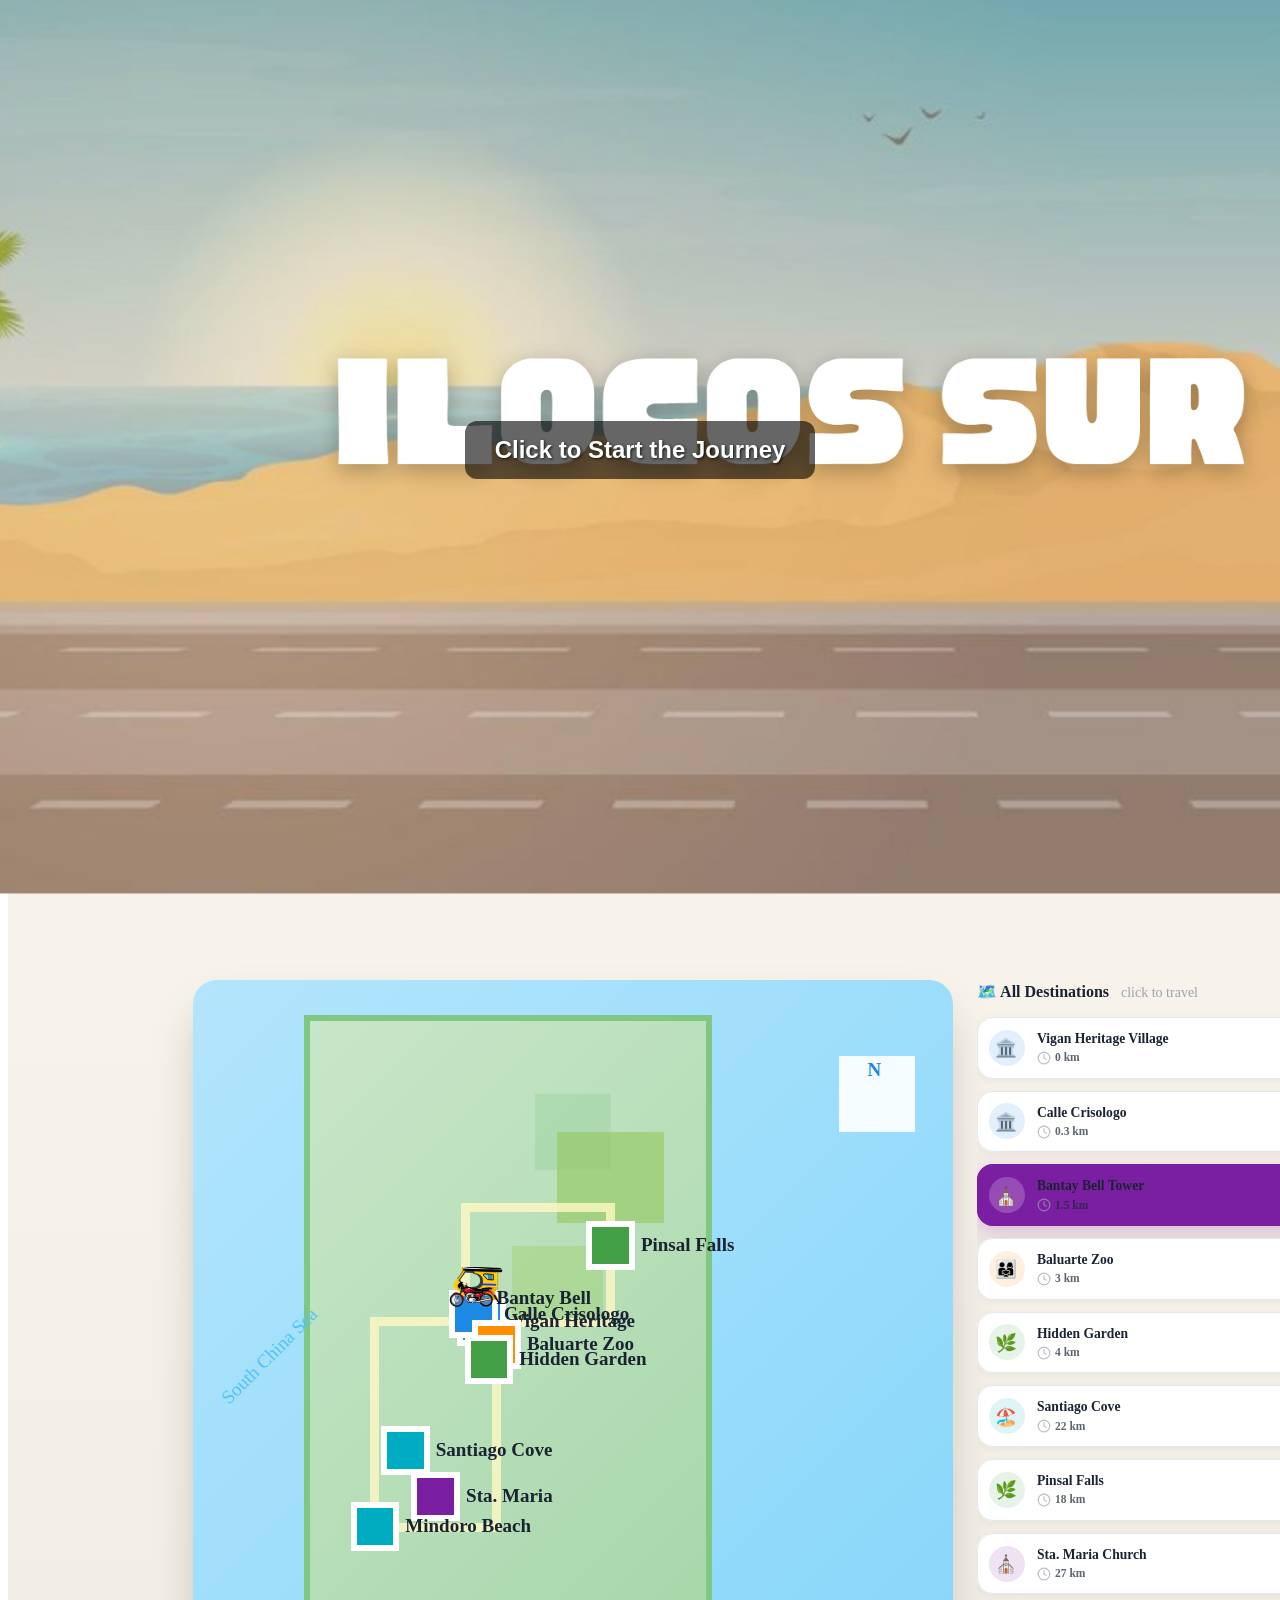
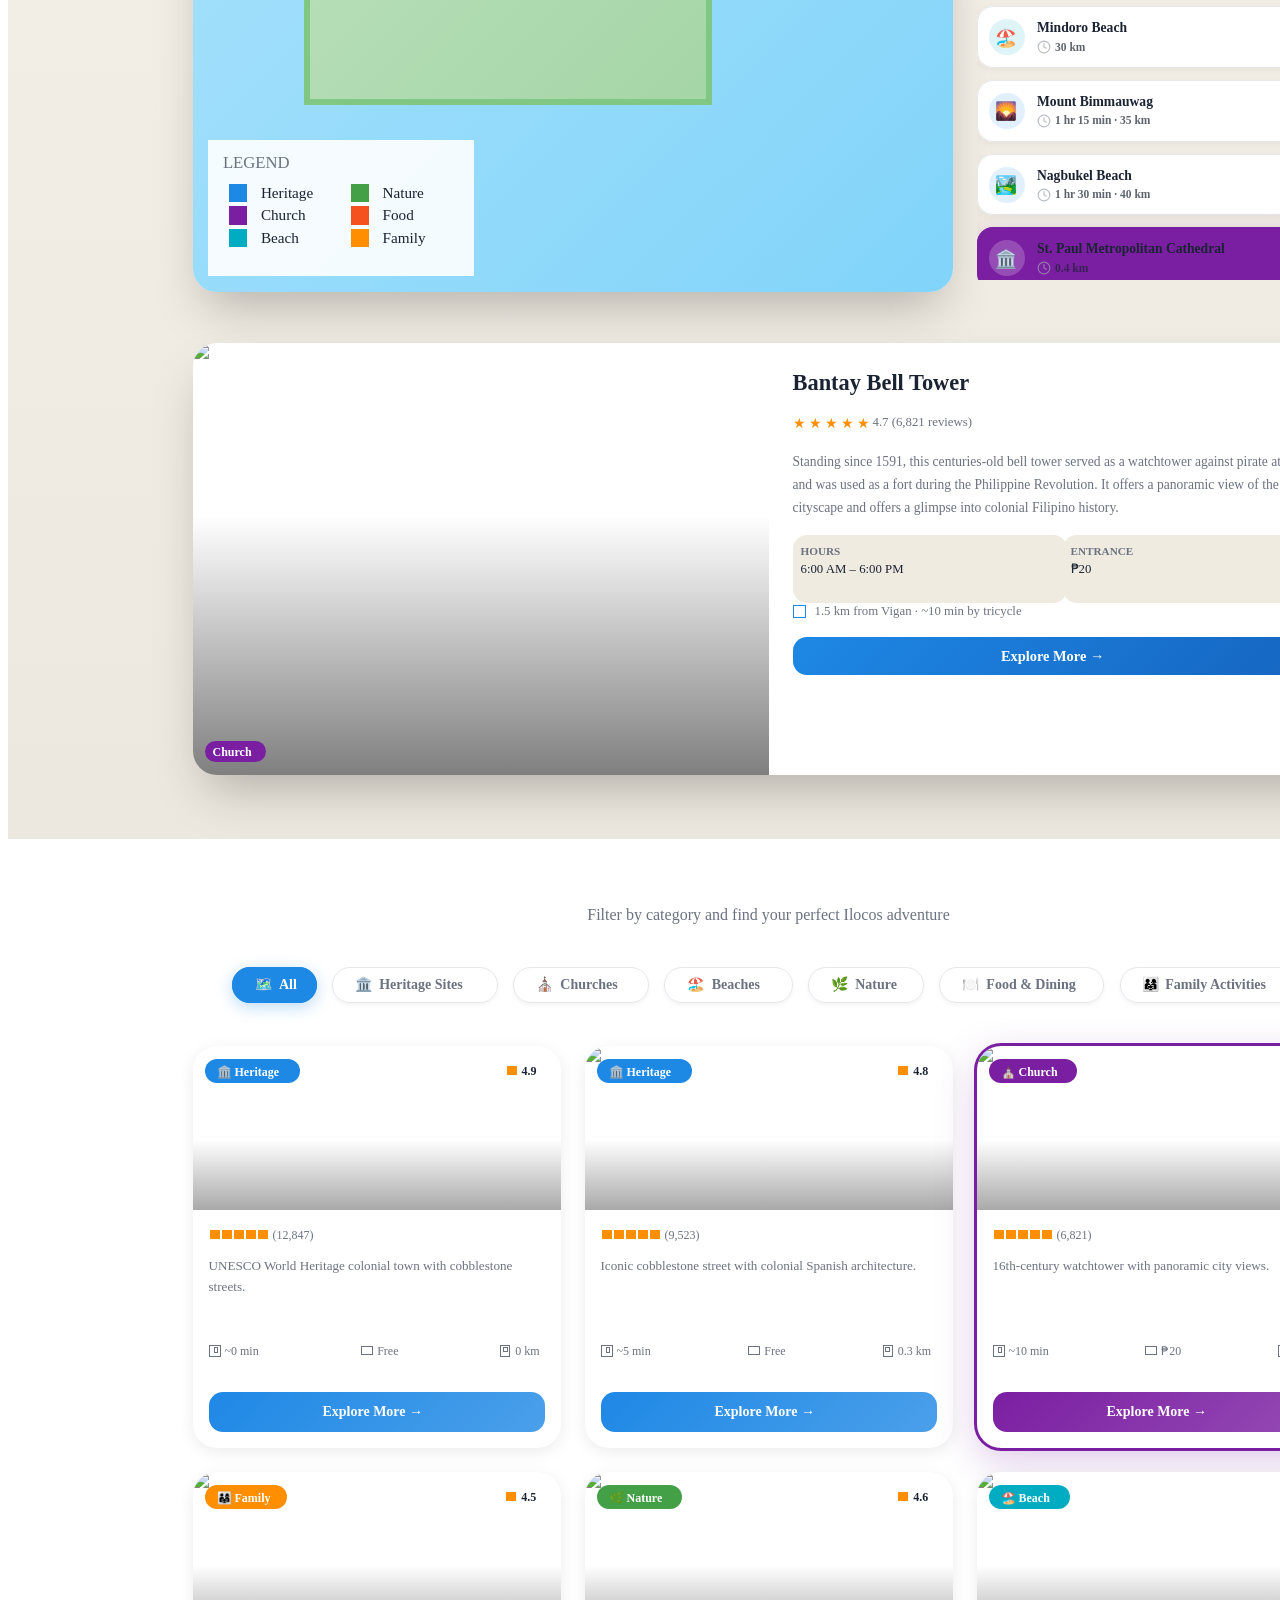
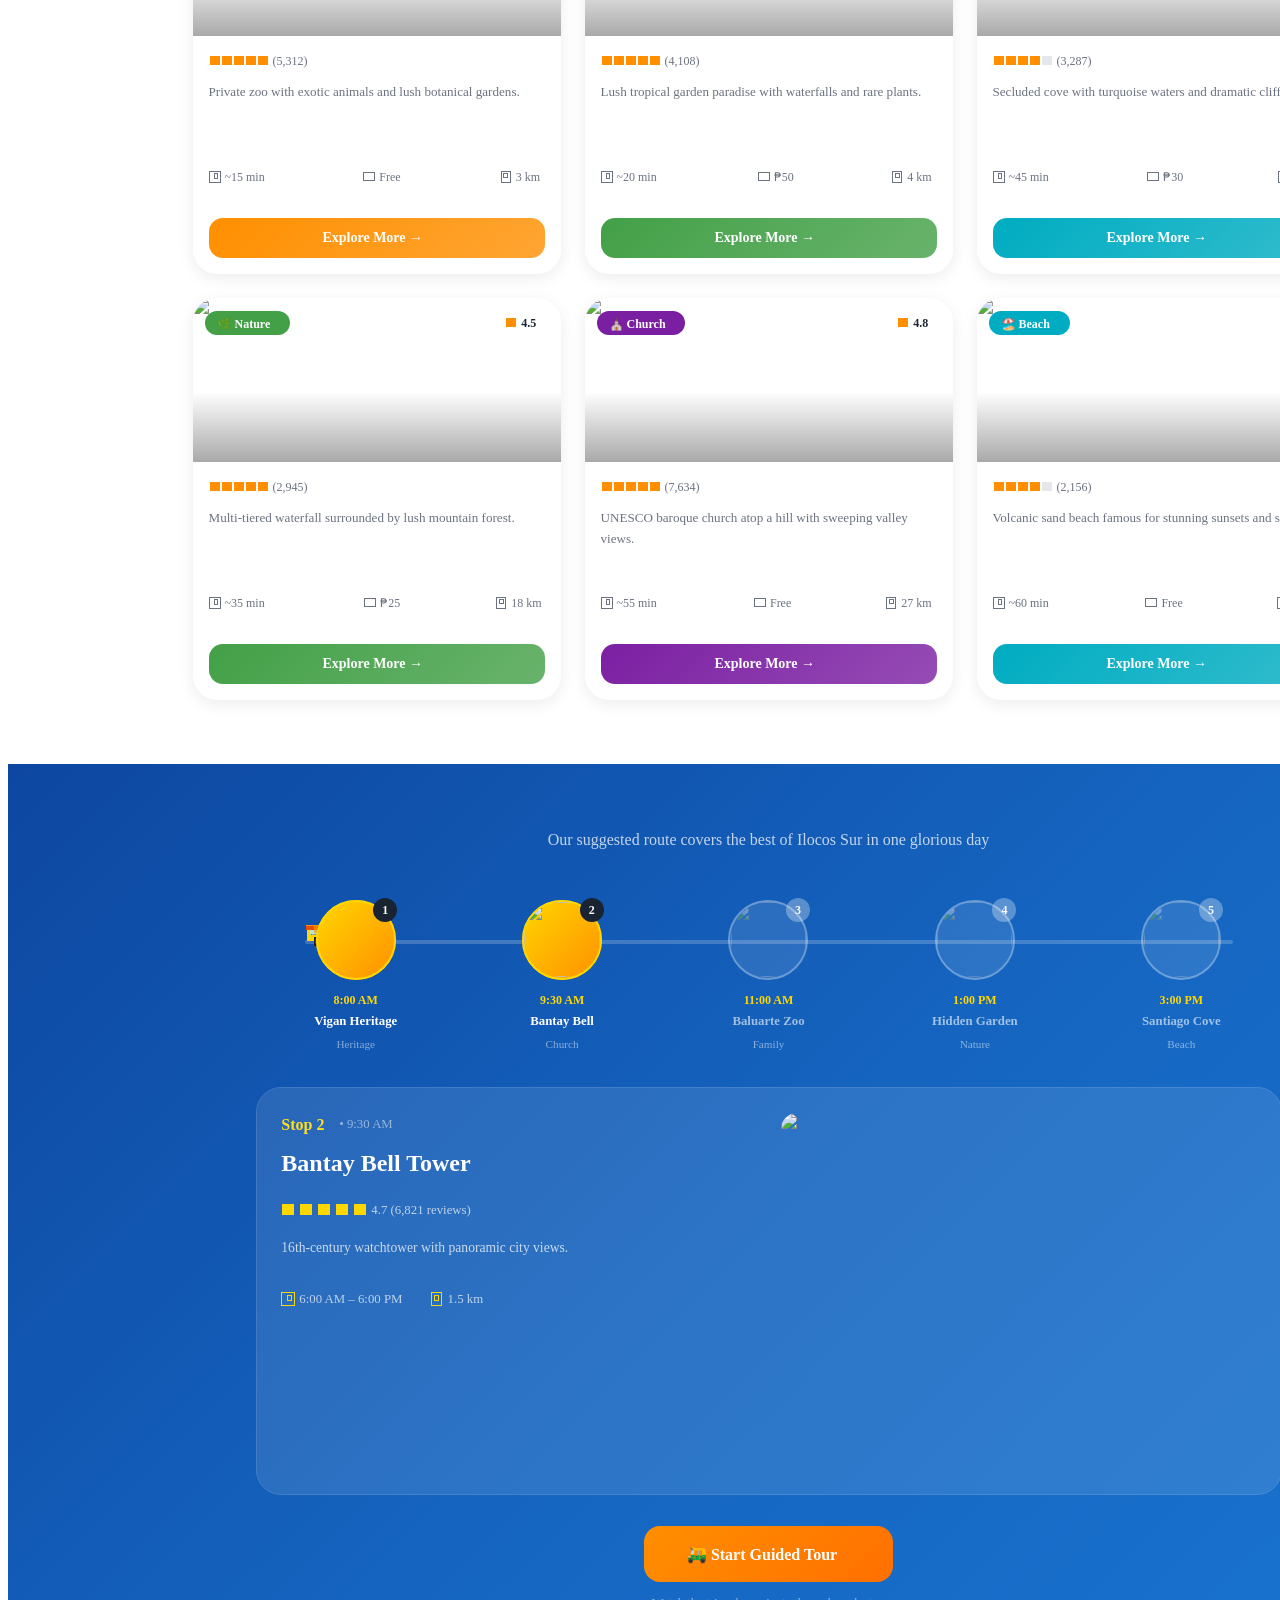
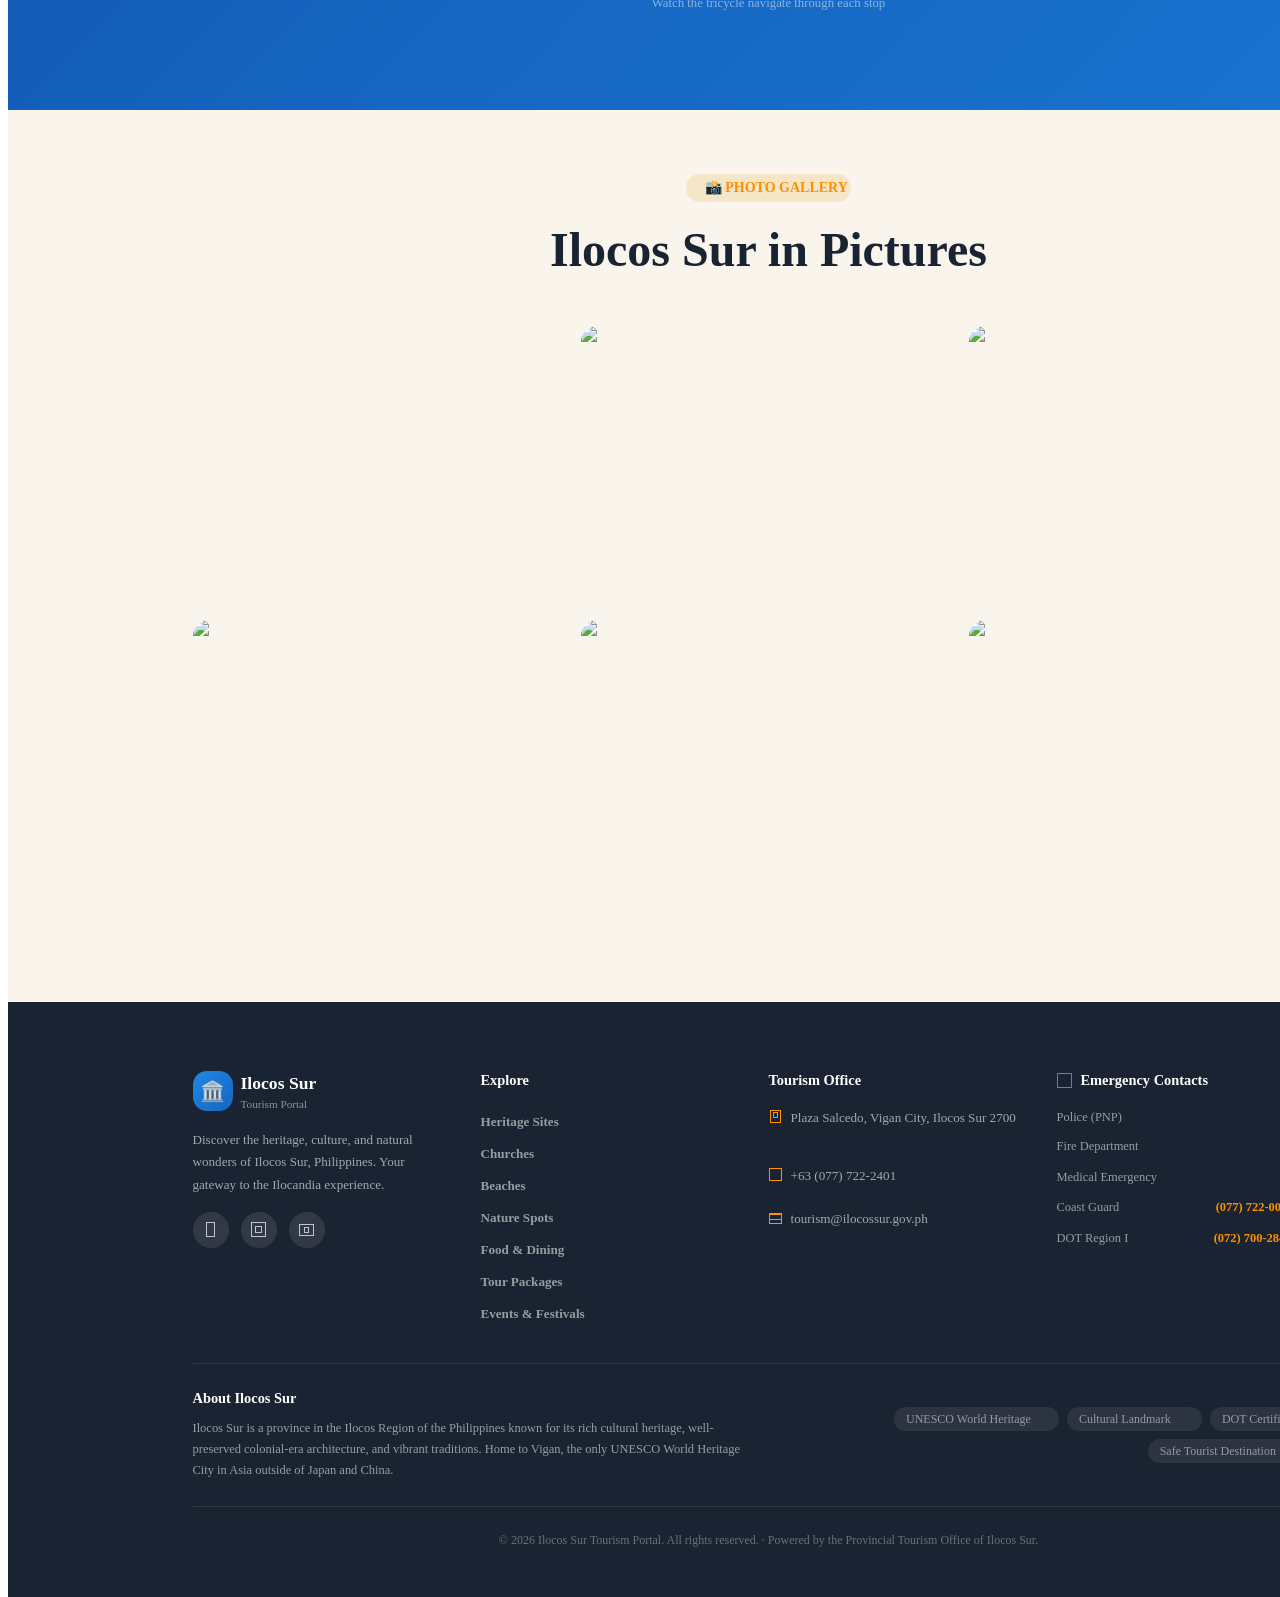
==== Frontend/HTML/index.html @ fafe5355 "Edited the codes" ====
<!DOCTYPE html>
<html lang="en">
<head>
    <meta charset="UTF-8">
    <meta name="viewport" content="width=device-width, initial-scale=1.0">
    <title>Document</title>
    <link rel="stylesheet" href="../CSS/styles.css">
</head>
<body>
    <!-- Loading Screen -->
    <div id="loading-screen">
        <img id="kalesa-anim" src="../Assets/KalesaforAnimation.png" alt="Kalesa">
        <div id="click-prompt">
            Click to Start the Journey
        </div>
    </div>

    <!-- Main Content -->
    <div class="main-wrapper">
    <div class="main-inner-container">
        <div class="main-bg-container">
            <div class="main-hero-spacer"></div>
            <div class="main-content-section">
                <div class="main-content-center">
                    <div style="width: 1152px; max-width: 1152px; flex-direction: column; justify-content: flex-start; align-items: flex-start; gap: 27px; display: flex">
                        <div style="align-self: stretch; flex-direction: column; justify-content: flex-start; align-items: center; display: flex">
                            <div style="text-align: center; color: #6B7280; font-size: 16px; font-family: Poppins; font-weight: 400; line-height: 24px; word-wrap: break-word">Click any marker to let your guide bring you there</div>
                        </div>
                        <div style="width: 1152px; height: 79.20px; padding-top: 40px; justify-content: center; align-items: flex-start; gap: 12px; display: inline-flex">
                            <div id="tricycle-btn" style="cursor: pointer; padding-left: 20px; padding-right: 20px; padding-top: 8px; padding-bottom: 8px; background: #1E88E5; border-radius: 26843500px; outline: 1.60px #1E88E5 solid; outline-offset: -1.60px; flex-direction: column; justify-content: center; align-items: center; display: inline-flex; transition: all 0.2s;">
                                <div style="text-align: center; color: white; font-size: 14px; font-family: Poppins; font-weight: 600; line-height: 20px; word-wrap: break-word">🛺 Tricycle Mode</div>
                            </div>
                            <div id="kalesa-btn" style="cursor: pointer; padding-left: 20px; padding-right: 20px; padding-top: 8px; padding-bottom: 8px; background: white; border-radius: 26843500px; outline: 1.60px #E5E7EB solid; outline-offset: -1.60px; flex-direction: column; justify-content: center; align-items: center; display: inline-flex; transition: all 0.2s;">
                                <div style="text-align: center; color: #6B7280; font-size: 14px; font-family: Poppins; font-weight: 600; line-height: 20px; word-wrap: break-word">🏇 Kalesa Mode</div>
                            </div>
                        </div>
                        <div style="align-self: stretch; padding-top: 24px; flex-direction: column; justify-content: flex-start; align-items: flex-start; display: flex">
                            <div style="align-self: stretch; height: 912px; position: relative">
                                <div style="width: 760px; height: 912px; min-height: 480px; left: 0px; top: 0px; position: absolute; background: #E8F4F8; box-shadow: 0px 25px 50px -12px rgba(0, 0, 0, 0.25); overflow: hidden; border-radius: 24px; flex-direction: column; justify-content: flex-start; align-items: flex-start; display: inline-flex">
                                    <div style="align-self: stretch; height: 912px; min-height: 480px; position: relative; overflow: hidden">
                                        <div style="width: 760px; height: 912px; left: 0px; top: 0px; position: absolute; background: linear-gradient(135deg, #B3E5FC 0%, #81D4FA 100%)"></div>
                                        <div style="width: 402.80px; height: 684px; left: 114px; top: 38px; position: absolute; background: linear-gradient(135deg, #C8E6C9 0%, #A5D6A7 100%); outline: 6.08px #81C784 solid; outline-offset: -3.04px"></div>
                                        <div style="width: 76px; height: 76px; left: 342px; top: 114px; position: absolute; opacity: 0.60; background: #A5D6A7"></div>
                                        <div style="width: 106.40px; height: 91.20px; left: 364.80px; top: 152px; position: absolute; opacity: 0.50; background: #8BC34A"></div>
                                        <div style="width: 91.20px; height: 76px; left: 319.20px; top: 266px; position: absolute; opacity: 0.40; background: #9CCC65"></div>
                                        <div style="width: 144.40px; height: 114px; left: 273.60px; top: 228px; position: absolute; opacity: 0.80; outline: 9.12px #FFF9C4 solid; outline-offset: -4.56px"></div>
                                        <div style="width: 121.60px; height: 205.20px; left: 182.40px; top: 342px; position: absolute; opacity: 0.80; outline: 9.12px #FFF9C4 solid; outline-offset: -4.56px"></div>
                                        <div style="width: 42.56px; height: 42.56px; left: 267.52px; top: 320.72px; position: absolute; background: #1E88E5; outline: 6.08px white solid; outline-offset: -3.04px"></div>
                                        <div style="left: 319.20px; top: 330.60px; position: absolute; color: #1A2332; font-size: 19px; font-family: Poppins; font-weight: 700; word-wrap: break-word">Vigan Heritage</div>
                                        <div style="width: 42.56px; height: 42.56px; left: 259.92px; top: 313.12px; position: absolute; background: #1E88E5; outline: 6.08px white solid; outline-offset: -3.04px"></div>
                                        <div style="left: 311.60px; top: 323px; position: absolute; color: #1A2332; font-size: 19px; font-family: Poppins; font-weight: 700; word-wrap: break-word">Calle Crisologo</div>
                                        <div style="left: 304px; top: 307.80px; position: absolute; color: #1A2332; font-size: 19px; font-family: Poppins; font-weight: 700; word-wrap: break-word">Bantay Bell</div>
                                        <div style="width: 42.56px; height: 42.56px; left: 282.72px; top: 343.52px; position: absolute; background: #FF8F00; outline: 6.08px white solid; outline-offset: -3.04px"></div>
                                        <div style="left: 334.40px; top: 353.40px; position: absolute; color: #1A2332; font-size: 19px; font-family: Poppins; font-weight: 700; word-wrap: break-word">Baluarte Zoo</div>
                                        <div style="width: 42.56px; height: 42.56px; left: 275.12px; top: 358.72px; position: absolute; background: #43A047; outline: 6.08px white solid; outline-offset: -3.04px"></div>
                                        <div style="left: 326.80px; top: 368.60px; position: absolute; color: #1A2332; font-size: 19px; font-family: Poppins; font-weight: 700; word-wrap: break-word">Hidden Garden</div>
                                        <div style="width: 42.56px; height: 42.56px; left: 191.52px; top: 449.92px; position: absolute; background: #00ACC1; outline: 6.08px white solid; outline-offset: -3.04px"></div>
                                        <div style="left: 243.20px; top: 459.80px; position: absolute; color: #1A2332; font-size: 19px; font-family: Poppins; font-weight: 700; word-wrap: break-word">Santiago Cove</div>
                                        <div style="width: 42.56px; height: 42.56px; left: 396.72px; top: 244.72px; position: absolute; background: #43A047; outline: 6.08px white solid; outline-offset: -3.04px"></div>
                                        <div style="left: 448.40px; top: 254.60px; position: absolute; color: #1A2332; font-size: 19px; font-family: Poppins; font-weight: 700; word-wrap: break-word">Pinsal Falls</div>
                                        <div style="width: 42.56px; height: 42.56px; left: 221.92px; top: 495.52px; position: absolute; background: #7B1FA2; outline: 6.08px white solid; outline-offset: -3.04px"></div>
                                        <div style="left: 273.60px; top: 505.40px; position: absolute; color: #1A2332; font-size: 19px; font-family: Poppins; font-weight: 700; word-wrap: break-word">Sta. Maria</div>
                                        <div style="width: 42.56px; height: 42.56px; left: 161.12px; top: 525.92px; position: absolute; background: #00ACC1; outline: 6.08px white solid; outline-offset: -3.04px"></div>
                                        <div style="left: 212.80px; top: 535.80px; position: absolute; color: #1A2332; font-size: 19px; font-family: Poppins; font-weight: 700; word-wrap: break-word">Mindoro Beach</div>
                                        
                                        <div style="width: 266px; height: 136.80px; left: 15.20px; top: 760px; position: absolute; opacity: 0.90; background: white"></div>
                                        <div style="left: 30.40px; top: 773.68px; position: absolute; color: #6B7280; font-size: 16.72px; font-family: Inter; font-weight: 400; word-wrap: break-word">LEGEND</div>
                                        <div style="width: 18.24px; height: 18.24px; left: 36.48px; top: 804.08px; position: absolute; background: #1E88E5"></div>
                                        <div style="left: 68.40px; top: 804.08px; position: absolute; color: #1A2332; font-size: 15.20px; font-family: Inter; font-weight: 400; word-wrap: break-word">Heritage</div>
                                        <div style="width: 18.24px; height: 18.24px; left: 36.48px; top: 826.88px; position: absolute; background: #7B1FA2"></div>
                                        <div style="left: 68.40px; top: 826.88px; position: absolute; color: #1A2332; font-size: 15.20px; font-family: Inter; font-weight: 400; word-wrap: break-word">Church</div>
                                        <div style="width: 18.24px; height: 18.24px; left: 36.48px; top: 849.68px; position: absolute; background: #00ACC1"></div>
                                        <div style="left: 68.40px; top: 849.68px; position: absolute; color: #1A2332; font-size: 15.20px; font-family: Inter; font-weight: 400; word-wrap: break-word">Beach</div>
                                        <div style="width: 18.24px; height: 18.24px; left: 158.08px; top: 804.08px; position: absolute; background: #43A047"></div>
                                        <div style="left: 190px; top: 804.08px; position: absolute; color: #1A2332; font-size: 15.20px; font-family: Inter; font-weight: 400; word-wrap: break-word">Nature</div>
                                        <div style="width: 18.24px; height: 18.24px; left: 158.08px; top: 826.88px; position: absolute; background: #F4511E"></div>
                                        <div style="left: 190px; top: 826.88px; position: absolute; color: #1A2332; font-size: 15.20px; font-family: Inter; font-weight: 400; word-wrap: break-word">Food</div>
                                        <div style="width: 18.24px; height: 18.24px; left: 158.08px; top: 849.68px; position: absolute; background: #FF8F00"></div>
                                        <div style="left: 190px; top: 849.68px; position: absolute; color: #1A2332; font-size: 15.20px; font-family: Inter; font-weight: 400; word-wrap: break-word">Family</div>
                                        <div style="width: 76px; height: 76px; left: 646px; top: 76px; position: absolute; opacity: 0.90; background: white"></div>
                                        <div style="left: 674.88px; top: 79.80px; position: absolute; color: #1E88E5; font-size: 19px; font-family: Inter; font-weight: 700; word-wrap: break-word">N</div>
                                        <div style="left: 24.57px; top: 413.57px; position: absolute; transform: rotate(-45deg); transform-origin: top left; color: #4FC3F7; font-size: 19px; font-family: Inter; font-weight: 400; word-wrap: break-word">South China Sea</div>
                                        
                                        <!-- Animated Vehicle -->
                                        <div id="tour-vehicle" style="width: 70px; height: 70px; left: 247px; top: 272.60px; position: absolute; z-index: 50;">
                                            <img id="vehicle-img" src="../Assets/Tricycle_mode.png" alt="Vehicle" style="width: 100%; height: 100%; object-fit: contain;">
                                        </div>
                                    </div>
                                </div>
                                <div class="destinations-container">
                                    <div style="align-self: stretch; flex-direction: column; justify-content: flex-start; align-items: flex-start; display: flex">
                                        <div style="color: #1A2332; font-size: 16px; font-family: Poppins; font-weight: 700; line-height: 24px; word-wrap: break-word">🗺️ All Destinations <span style="color: #9CA3AF; font-size: 14px; font-weight: 400; margin-left: 8px;">click to travel</span></div>
                                    </div>
                                    <div class="destination-card">
                                        <div class="dest-icon-bg" style="background: rgba(30, 136, 229, 0.13);">
                                            <div class="dest-icon-wrap">
                                                <div class="dest-emoji">🏛️</div>
                                            </div>
                                        </div>
                                        <div class="dest-info-col">
                                            <div class="dest-title-wrap">
                                                <div class="dest-title">Vigan Heritage Village</div>
                                            </div>
                                            <div class="dest-meta-wrap">
                                                <div class="dest-clock"><svg width="14" height="14" viewBox="0 0 24 24" fill="none" stroke="#9CA3AF" stroke-width="2" stroke-linecap="round" stroke-linejoin="round"><circle cx="12" cy="12" r="10"></circle><polyline points="12 6 12 12 16 14"></polyline></svg></div>
                                                <div class="dest-meta-text">0 km</div>
                                            </div>
                                        </div>
                                        <div class="dest-link-icon"><svg width="16" height="16" viewBox="0 0 24 24" fill="none" stroke="#D1D5DB" stroke-width="2" stroke-linecap="round" stroke-linejoin="round"><path d="M18 13v6a2 2 0 0 1-2 2H5a2 2 0 0 1-2-2V8a2 2 0 0 1 2-2h6"></path><polyline points="15 3 21 3 21 9"></polyline><line x1="10" y1="14" x2="21" y2="3"></line></svg></div>
                                    </div>
                                    <div class="destination-card">
                                        <div class="dest-icon-bg" style="background: rgba(30, 136, 229, 0.13);">
                                            <div class="dest-icon-wrap">
                                                <div class="dest-emoji">🏛️</div>
                                            </div>
                                        </div>
                                        <div class="dest-info-col">
                                            <div class="dest-title-wrap">
                                                <div class="dest-title">Calle Crisologo</div>
                                            </div>
                                            <div class="dest-meta-wrap">
                                                <div class="dest-clock"><svg width="14" height="14" viewBox="0 0 24 24" fill="none" stroke="#9CA3AF" stroke-width="2" stroke-linecap="round" stroke-linejoin="round"><circle cx="12" cy="12" r="10"></circle><polyline points="12 6 12 12 16 14"></polyline></svg></div>
                                                <div class="dest-meta-text">0.3 km</div>
                                            </div>
                                        </div>
                                        <div class="dest-link-icon"><svg width="16" height="16" viewBox="0 0 24 24" fill="none" stroke="#D1D5DB" stroke-width="2" stroke-linecap="round" stroke-linejoin="round"><path d="M18 13v6a2 2 0 0 1-2 2H5a2 2 0 0 1-2-2V8a2 2 0 0 1 2-2h6"></path><polyline points="15 3 21 3 21 9"></polyline><line x1="10" y1="14" x2="21" y2="3"></line></svg></div>
                                    </div>
                                    <div class="destination-card active">
                                        <div class="dest-icon-bg" style="background: rgba(255, 255, 255, 0.20);">
                                            <div class="dest-icon-wrap">
                                                <div class="dest-emoji">⛪</div>
                                            </div>
                                        </div>
                                        <div class="dest-info-col">
                                            <div class="dest-title-wrap">
                                                <div class="dest-title">Bantay Bell Tower</div>
                                            </div>
                                            <div class="dest-meta-wrap">
                                                <div class="dest-clock"><svg width="14" height="14" viewBox="0 0 24 24" fill="none" stroke="#9CA3AF" stroke-width="2" stroke-linecap="round" stroke-linejoin="round"><circle cx="12" cy="12" r="10"></circle><polyline points="12 6 12 12 16 14"></polyline></svg></div>
                                                <div class="dest-meta-text">1.5 km</div>
                                            </div>
                                        </div>
                                        <div class="dest-link-icon"><svg width="16" height="16" viewBox="0 0 24 24" fill="none" stroke="#D1D5DB" stroke-width="2" stroke-linecap="round" stroke-linejoin="round"><path d="M18 13v6a2 2 0 0 1-2 2H5a2 2 0 0 1-2-2V8a2 2 0 0 1 2-2h6"></path><polyline points="15 3 21 3 21 9"></polyline><line x1="10" y1="14" x2="21" y2="3"></line></svg></div>
                                    </div>
                                    <div class="destination-card">
                                        <div class="dest-icon-bg" style="background: rgba(255, 143, 0, 0.13);">
                                            <div class="dest-icon-wrap">
                                                <div class="dest-emoji">👨‍👩‍👧</div>
                                            </div>
                                        </div>
                                        <div class="dest-info-col">
                                            <div class="dest-title-wrap">
                                                <div class="dest-title">Baluarte Zoo</div>
                                            </div>
                                            <div class="dest-meta-wrap">
                                                <div class="dest-clock"><svg width="14" height="14" viewBox="0 0 24 24" fill="none" stroke="#9CA3AF" stroke-width="2" stroke-linecap="round" stroke-linejoin="round"><circle cx="12" cy="12" r="10"></circle><polyline points="12 6 12 12 16 14"></polyline></svg></div>
                                                <div class="dest-meta-text">3 km</div>
                                            </div>
                                        </div>
                                        <div class="dest-link-icon"><svg width="16" height="16" viewBox="0 0 24 24" fill="none" stroke="#D1D5DB" stroke-width="2" stroke-linecap="round" stroke-linejoin="round"><path d="M18 13v6a2 2 0 0 1-2 2H5a2 2 0 0 1-2-2V8a2 2 0 0 1 2-2h6"></path><polyline points="15 3 21 3 21 9"></polyline><line x1="10" y1="14" x2="21" y2="3"></line></svg></div>
                                    </div>
                                    <div class="destination-card">
                                        <div class="dest-icon-bg" style="background: rgba(67, 160, 71, 0.13);">
                                            <div class="dest-icon-wrap">
                                                <div class="dest-emoji">🌿</div>
                                            </div>
                                        </div>
                                        <div class="dest-info-col">
                                            <div class="dest-title-wrap">
                                                <div class="dest-title">Hidden Garden</div>
                                            </div>
                                            <div class="dest-meta-wrap">
                                                <div class="dest-clock"><svg width="14" height="14" viewBox="0 0 24 24" fill="none" stroke="#9CA3AF" stroke-width="2" stroke-linecap="round" stroke-linejoin="round"><circle cx="12" cy="12" r="10"></circle><polyline points="12 6 12 12 16 14"></polyline></svg></div>
                                                <div class="dest-meta-text">4 km</div>
                                            </div>
                                        </div>
                                        <div class="dest-link-icon"><svg width="16" height="16" viewBox="0 0 24 24" fill="none" stroke="#D1D5DB" stroke-width="2" stroke-linecap="round" stroke-linejoin="round"><path d="M18 13v6a2 2 0 0 1-2 2H5a2 2 0 0 1-2-2V8a2 2 0 0 1 2-2h6"></path><polyline points="15 3 21 3 21 9"></polyline><line x1="10" y1="14" x2="21" y2="3"></line></svg></div>
                                    </div>
                                    <div class="destination-card">
                                        <div class="dest-icon-bg" style="background: rgba(0, 172, 193, 0.13);">
                                            <div class="dest-icon-wrap">
                                                <div class="dest-emoji">🏖️</div>
                                            </div>
                                        </div>
                                        <div class="dest-info-col">
                                            <div class="dest-title-wrap">
                                                <div class="dest-title">Santiago Cove</div>
                                            </div>
                                            <div class="dest-meta-wrap">
                                                <div class="dest-clock"><svg width="14" height="14" viewBox="0 0 24 24" fill="none" stroke="#9CA3AF" stroke-width="2" stroke-linecap="round" stroke-linejoin="round"><circle cx="12" cy="12" r="10"></circle><polyline points="12 6 12 12 16 14"></polyline></svg></div>
                                                <div class="dest-meta-text">22 km</div>
                                            </div>
                                        </div>
                                        <div class="dest-link-icon"><svg width="16" height="16" viewBox="0 0 24 24" fill="none" stroke="#D1D5DB" stroke-width="2" stroke-linecap="round" stroke-linejoin="round"><path d="M18 13v6a2 2 0 0 1-2 2H5a2 2 0 0 1-2-2V8a2 2 0 0 1 2-2h6"></path><polyline points="15 3 21 3 21 9"></polyline><line x1="10" y1="14" x2="21" y2="3"></line></svg></div>
                                    </div>
                                    <div class="destination-card">
                                        <div class="dest-icon-bg" style="background: rgba(67, 160, 71, 0.13);">
                                            <div class="dest-icon-wrap">
                                                <div class="dest-emoji">🌿</div>
                                            </div>
                                        </div>
                                        <div class="dest-info-col">
                                            <div class="dest-title-wrap">
                                                <div class="dest-title">Pinsal Falls</div>
                                            </div>
                                            <div class="dest-meta-wrap">
                                                <div class="dest-clock"><svg width="14" height="14" viewBox="0 0 24 24" fill="none" stroke="#9CA3AF" stroke-width="2" stroke-linecap="round" stroke-linejoin="round"><circle cx="12" cy="12" r="10"></circle><polyline points="12 6 12 12 16 14"></polyline></svg></div>
                                                <div class="dest-meta-text">18 km</div>
                                            </div>
                                        </div>
                                        <div class="dest-link-icon"><svg width="16" height="16" viewBox="0 0 24 24" fill="none" stroke="#D1D5DB" stroke-width="2" stroke-linecap="round" stroke-linejoin="round"><path d="M18 13v6a2 2 0 0 1-2 2H5a2 2 0 0 1-2-2V8a2 2 0 0 1 2-2h6"></path><polyline points="15 3 21 3 21 9"></polyline><line x1="10" y1="14" x2="21" y2="3"></line></svg></div>
                                    </div>
                                    <div class="destination-card">
                                        <div class="dest-icon-bg" style="background: rgba(123, 31, 162, 0.13);">
                                            <div class="dest-icon-wrap">
                                                <div class="dest-emoji">⛪</div>
                                            </div>
                                        </div>
                                        <div class="dest-info-col">
                                            <div class="dest-title-wrap">
                                                <div class="dest-title">Sta. Maria Church</div>
                                            </div>
                                            <div class="dest-meta-wrap">
                                                <div class="dest-clock"><svg width="14" height="14" viewBox="0 0 24 24" fill="none" stroke="#9CA3AF" stroke-width="2" stroke-linecap="round" stroke-linejoin="round"><circle cx="12" cy="12" r="10"></circle><polyline points="12 6 12 12 16 14"></polyline></svg></div>
                                                <div class="dest-meta-text">27 km</div>
                                            </div>
                                        </div>
                                        <div class="dest-link-icon"><svg width="16" height="16" viewBox="0 0 24 24" fill="none" stroke="#D1D5DB" stroke-width="2" stroke-linecap="round" stroke-linejoin="round"><path d="M18 13v6a2 2 0 0 1-2 2H5a2 2 0 0 1-2-2V8a2 2 0 0 1 2-2h6"></path><polyline points="15 3 21 3 21 9"></polyline><line x1="10" y1="14" x2="21" y2="3"></line></svg></div>
                                    </div>
                                    <div class="destination-card">
                                        <div class="dest-icon-bg" style="background: rgba(0, 172, 193, 0.13);">
                                            <div class="dest-icon-wrap">
                                                <div class="dest-emoji">🏖️</div>
                                            </div>
                                        </div>
                                        <div class="dest-info-col">
                                            <div class="dest-title-wrap">
                                                <div class="dest-title">Mindoro Beach</div>
                                            </div>
                                            <div class="dest-meta-wrap">
                                                <div class="dest-clock"><svg width="14" height="14" viewBox="0 0 24 24" fill="none" stroke="#9CA3AF" stroke-width="2" stroke-linecap="round" stroke-linejoin="round"><circle cx="12" cy="12" r="10"></circle><polyline points="12 6 12 12 16 14"></polyline></svg></div>
                                                <div class="dest-meta-text">30 km</div>
                                            </div>
                                        </div>
                                        <div class="dest-link-icon"><svg width="16" height="16" viewBox="0 0 24 24" fill="none" stroke="#D1D5DB" stroke-width="2" stroke-linecap="round" stroke-linejoin="round"><path d="M18 13v6a2 2 0 0 1-2 2H5a2 2 0 0 1-2-2V8a2 2 0 0 1 2-2h6"></path><polyline points="15 3 21 3 21 9"></polyline><line x1="10" y1="14" x2="21" y2="3"></line></svg></div>
                                    </div>
                                    <div class="destination-card">
                                        <div class="dest-icon-bg" style="background: rgba(30, 136, 229, 0.13);">
                                            <div class="dest-icon-wrap">
                                                <div class="dest-emoji">🌄</div>
                                            </div>
                                        </div>
                                        <div class="dest-info-col">
                                            <div class="dest-title-wrap">
                                                <div class="dest-title">Mount Bimmauwag</div>
                                            </div>
                                            <div class="dest-meta-wrap">
                                                <div class="dest-clock"><svg width="14" height="14" viewBox="0 0 24 24" fill="none" stroke="#9CA3AF" stroke-width="2" stroke-linecap="round" stroke-linejoin="round"><circle cx="12" cy="12" r="10"></circle><polyline points="12 6 12 12 16 14"></polyline></svg></div>
                                                <div class="dest-meta-text">1 hr 15 min · 35 km</div>
                                            </div>
                                        </div>
                                        <div class="dest-link-icon"><svg width="16" height="16" viewBox="0 0 24 24" fill="none" stroke="#D1D5DB" stroke-width="2" stroke-linecap="round" stroke-linejoin="round"><path d="M18 13v6a2 2 0 0 1-2 2H5a2 2 0 0 1-2-2V8a2 2 0 0 1 2-2h6"></path><polyline points="15 3 21 3 21 9"></polyline><line x1="10" y1="14" x2="21" y2="3"></line></svg></div>
                                    </div>
                                    <div class="destination-card">
                                        <div class="dest-icon-bg" style="background: rgba(30, 136, 229, 0.13);">
                                            <div class="dest-icon-wrap">
                                                <div class="dest-emoji">🏞️</div>
                                            </div>
                                        </div>
                                        <div class="dest-info-col">
                                            <div class="dest-title-wrap">
                                                <div class="dest-title">Nagbukel Beach</div>
                                            </div>
                                            <div class="dest-meta-wrap">
                                                <div class="dest-clock"><svg width="14" height="14" viewBox="0 0 24 24" fill="none" stroke="#9CA3AF" stroke-width="2" stroke-linecap="round" stroke-linejoin="round"><circle cx="12" cy="12" r="10"></circle><polyline points="12 6 12 12 16 14"></polyline></svg></div>
                                                <div class="dest-meta-text">1 hr 30 min · 40 km</div>
                                            </div>
                                        </div>
                                        <div class="dest-link-icon"><svg width="16" height="16" viewBox="0 0 24 24" fill="none" stroke="#D1D5DB" stroke-width="2" stroke-linecap="round" stroke-linejoin="round"><path d="M18 13v6a2 2 0 0 1-2 2H5a2 2 0 0 1-2-2V8a2 2 0 0 1 2-2h6"></path><polyline points="15 3 21 3 21 9"></polyline><line x1="10" y1="14" x2="21" y2="3"></line></svg></div>
                                    </div>
                                    <div class="destination-card active">
                                        <div class="dest-icon-bg" style="background: rgba(255, 255, 255, 0.20);">
                                            <div class="dest-icon-wrap">
                                                <div class="dest-emoji">🏛️</div>
                                            </div>
                                        </div>
                                        <div class="dest-info-col">
                                            <div class="dest-title-wrap">
                                                <div class="dest-title">St. Paul Metropolitan Cathedral</div>
                                            </div>
                                            <div class="dest-meta-wrap">
                                                <div class="dest-clock"><svg width="14" height="14" viewBox="0 0 24 24" fill="none" stroke="#9CA3AF" stroke-width="2" stroke-linecap="round" stroke-linejoin="round"><circle cx="12" cy="12" r="10"></circle><polyline points="12 6 12 12 16 14"></polyline></svg></div>
                                                <div class="dest-meta-text">0.4 km</div>
                                            </div>
                                        </div>
                                        <div class="dest-link-icon"><svg width="16" height="16" viewBox="0 0 24 24" fill="none" stroke="#D1D5DB" stroke-width="2" stroke-linecap="round" stroke-linejoin="round"><path d="M18 13v6a2 2 0 0 1-2 2H5a2 2 0 0 1-2-2V8a2 2 0 0 1 2-2h6"></path><polyline points="15 3 21 3 21 9"></polyline><line x1="10" y1="14" x2="21" y2="3"></line></svg></div>
                                    </div>
                                    <div class="destination-card">
                                        <div class="dest-icon-bg" style="background: rgba(255, 143, 0, 0.13);">
                                            <div class="dest-icon-wrap">
                                                <div class="dest-emoji">🌸</div>
                                            </div>
                                        </div>
                                        <div class="dest-info-col">
                                            <div class="dest-title-wrap">
                                                <div class="dest-title">Arakyo Festival Grounds</div>
                                            </div>
                                            <div class="dest-meta-wrap">
                                                <div class="dest-clock"><svg width="14" height="14" viewBox="0 0 24 24" fill="none" stroke="#9CA3AF" stroke-width="2" stroke-linecap="round" stroke-linejoin="round"><circle cx="12" cy="12" r="10"></circle><polyline points="12 6 12 12 16 14"></polyline></svg></div>
                                                <div class="dest-meta-text">2.1 km</div>
                                            </div>
                                        </div>
                                        <div class="dest-link-icon"><svg width="16" height="16" viewBox="0 0 24 24" fill="none" stroke="#D1D5DB" stroke-width="2" stroke-linecap="round" stroke-linejoin="round"><path d="M18 13v6a2 2 0 0 1-2 2H5a2 2 0 0 1-2-2V8a2 2 0 0 1 2-2h6"></path><polyline points="15 3 21 3 21 9"></polyline><line x1="10" y1="14" x2="21" y2="3"></line></svg></div>
                                    </div>
                                    <div class="destination-card">
                                        <div class="dest-icon-bg" style="background: rgba(67, 160, 71, 0.13);">
                                            <div class="dest-icon-wrap">
                                                <div class="dest-emoji">🎨</div>
                                            </div>
                                        </div>
                                        <div class="dest-info-col">
                                            <div class="dest-title-wrap">
                                                <div class="dest-title">Vigan Art Gallery</div>
                                            </div>
                                            <div class="dest-meta-wrap">
                                                <div class="dest-clock"><svg width="14" height="14" viewBox="0 0 24 24" fill="none" stroke="#9CA3AF" stroke-width="2" stroke-linecap="round" stroke-linejoin="round"><circle cx="12" cy="12" r="10"></circle><polyline points="12 6 12 12 16 14"></polyline></svg></div>
                                                <div class="dest-meta-text">0.8 km</div>
                                            </div>
                                        </div>
                                        <div class="dest-link-icon"><svg width="16" height="16" viewBox="0 0 24 24" fill="none" stroke="#D1D5DB" stroke-width="2" stroke-linecap="round" stroke-linejoin="round"><path d="M18 13v6a2 2 0 0 1-2 2H5a2 2 0 0 1-2-2V8a2 2 0 0 1 2-2h6"></path><polyline points="15 3 21 3 21 9"></polyline><line x1="10" y1="14" x2="21" y2="3"></line></svg></div>
                                    </div>
                                    <div class="destination-card">
                                        <div class="dest-icon-bg" style="background: rgba(0, 172, 193, 0.13);">
                                            <div class="dest-icon-wrap">
                                                <div class="dest-emoji">🏰</div>
                                            </div>
                                        </div>
                                        <div class="dest-info-col">
                                            <div class="dest-title-wrap">
                                                <div class="dest-title">Quema House</div>
                                            </div>
                                            <div class="dest-meta-wrap">
                                                <div class="dest-clock"><svg width="14" height="14" viewBox="0 0 24 24" fill="none" stroke="#9CA3AF" stroke-width="2" stroke-linecap="round" stroke-linejoin="round"><circle cx="12" cy="12" r="10"></circle><polyline points="12 6 12 12 16 14"></polyline></svg></div>
                                                <div class="dest-meta-text">0.6 km</div>
                                            </div>
                                        </div>
                                        <div class="dest-link-icon"><svg width="16" height="16" viewBox="0 0 24 24" fill="none" stroke="#D1D5DB" stroke-width="2" stroke-linecap="round" stroke-linejoin="round"><path d="M18 13v6a2 2 0 0 1-2 2H5a2 2 0 0 1-2-2V8a2 2 0 0 1 2-2h6"></path><polyline points="15 3 21 3 21 9"></polyline><line x1="10" y1="14" x2="21" y2="3"></line></svg></div>
                                    </div>
                                    <div class="destination-card">
                                        <div class="dest-icon-bg" style="background: rgba(67, 160, 71, 0.13);">
                                            <div class="dest-icon-wrap">
                                                <div class="dest-emoji">🌳</div>
                                            </div>
                                        </div>
                                        <div class="dest-info-col">
                                            <div class="dest-title-wrap">
                                                <div class="dest-title">Magsingal River Park</div>
                                            </div>
                                            <div class="dest-meta-wrap">
                                                <div class="dest-clock"><svg width="14" height="14" viewBox="0 0 24 24" fill="none" stroke="#9CA3AF" stroke-width="2" stroke-linecap="round" stroke-linejoin="round"><circle cx="12" cy="12" r="10"></circle><polyline points="12 6 12 12 16 14"></polyline></svg></div>
                                                <div class="dest-meta-text">8 km</div>
                                            </div>
                                        </div>
                                        <div class="dest-link-icon"><svg width="16" height="16" viewBox="0 0 24 24" fill="none" stroke="#D1D5DB" stroke-width="2" stroke-linecap="round" stroke-linejoin="round"><path d="M18 13v6a2 2 0 0 1-2 2H5a2 2 0 0 1-2-2V8a2 2 0 0 1 2-2h6"></path><polyline points="15 3 21 3 21 9"></polyline><line x1="10" y1="14" x2="21" y2="3"></line></svg></div>
                                    </div>
                                    <div class="destination-card">
                                        <div class="dest-icon-bg" style="background: rgba(123, 31, 162, 0.13);">
                                            <div class="dest-icon-wrap">
                                                <div class="dest-emoji">🛍️</div>
                                            </div>
                                        </div>
                                        <div class="dest-info-col">
                                            <div class="dest-title-wrap">
                                                <div class="dest-title">Vigan Public Market</div>
                                            </div>
                                            <div class="dest-meta-wrap">
                                                <div class="dest-clock"><svg width="14" height="14" viewBox="0 0 24 24" fill="none" stroke="#9CA3AF" stroke-width="2" stroke-linecap="round" stroke-linejoin="round"><circle cx="12" cy="12" r="10"></circle><polyline points="12 6 12 12 16 14"></polyline></svg></div>
                                                <div class="dest-meta-text">1 km</div>
                                            </div>
                                        </div>
                                        <div class="dest-link-icon"><svg width="16" height="16" viewBox="0 0 24 24" fill="none" stroke="#D1D5DB" stroke-width="2" stroke-linecap="round" stroke-linejoin="round"><path d="M18 13v6a2 2 0 0 1-2 2H5a2 2 0 0 1-2-2V8a2 2 0 0 1 2-2h6"></path><polyline points="15 3 21 3 21 9"></polyline><line x1="10" y1="14" x2="21" y2="3"></line></svg></div>
                                    </div>
                                    <div class="destination-card">
                                        <div class="dest-icon-bg" style="background: rgba(0, 172, 193, 0.13);">
                                            <div class="dest-icon-wrap">
                                                <div class="dest-emoji">⛪</div>
                                            </div>
                                        </div>
                                        <div class="dest-info-col">
                                            <div class="dest-title-wrap">
                                                <div class="dest-title">San Augustine Church</div>
                                            </div>
                                            <div class="dest-meta-wrap">
                                                <div class="dest-clock"><svg width="14" height="14" viewBox="0 0 24 24" fill="none" stroke="#9CA3AF" stroke-width="2" stroke-linecap="round" stroke-linejoin="round"><circle cx="12" cy="12" r="10"></circle><polyline points="12 6 12 12 16 14"></polyline></svg></div>
                                                <div class="dest-meta-text">0.5 km</div>
                                            </div>
                                        </div>
                                        <div class="dest-link-icon"><svg width="16" height="16" viewBox="0 0 24 24" fill="none" stroke="#D1D5DB" stroke-width="2" stroke-linecap="round" stroke-linejoin="round"><path d="M18 13v6a2 2 0 0 1-2 2H5a2 2 0 0 1-2-2V8a2 2 0 0 1 2-2h6"></path><polyline points="15 3 21 3 21 9"></polyline><line x1="10" y1="14" x2="21" y2="3"></line></svg></div>
                                    </div>
                                    <div class="destination-card">
                                        <div class="dest-icon-bg" style="background: rgba(30, 136, 229, 0.13);">
                                            <div class="dest-icon-wrap">
                                                <div class="dest-emoji">🍜</div>
                                            </div>
                                        </div>
                                        <div class="dest-info-col">
                                            <div class="dest-title-wrap">
                                                <div class="dest-title">Vigan Empanadaan</div>
                                            </div>
                                            <div class="dest-meta-wrap">
                                                <div class="dest-clock"><svg width="14" height="14" viewBox="0 0 24 24" fill="none" stroke="#9CA3AF" stroke-width="2" stroke-linecap="round" stroke-linejoin="round"><circle cx="12" cy="12" r="10"></circle><polyline points="12 6 12 12 16 14"></polyline></svg></div>
                                                <div class="dest-meta-text">0.7 km</div>
                                            </div>
                                        </div>
                                        <div class="dest-link-icon"><svg width="16" height="16" viewBox="0 0 24 24" fill="none" stroke="#D1D5DB" stroke-width="2" stroke-linecap="round" stroke-linejoin="round"><path d="M18 13v6a2 2 0 0 1-2 2H5a2 2 0 0 1-2-2V8a2 2 0 0 1 2-2h6"></path><polyline points="15 3 21 3 21 9"></polyline><line x1="10" y1="14" x2="21" y2="3"></line></svg></div>
                                    </div>
                                    <div class="destination-card">
                                        <div class="dest-icon-bg" style="background: rgba(30, 136, 229, 0.13);">
                                            <div class="dest-icon-wrap">
                                                <div class="dest-emoji">🏞️</div>
                                            </div>
                                        </div>
                                        <div class="dest-info-col">
                                            <div class="dest-title-wrap">
                                                <div class="dest-title">Bantay Riverside</div>
                                            </div>
                                            <div class="dest-meta-wrap">
                                                <div class="dest-clock"><svg width="14" height="14" viewBox="0 0 24 24" fill="none" stroke="#9CA3AF" stroke-width="2" stroke-linecap="round" stroke-linejoin="round"><circle cx="12" cy="12" r="10"></circle><polyline points="12 6 12 12 16 14"></polyline></svg></div>
                                                <div class="dest-meta-text">3 km</div>
                                            </div>
                                        </div>
                                        <div class="dest-link-icon"><svg width="16" height="16" viewBox="0 0 24 24" fill="none" stroke="#D1D5DB" stroke-width="2" stroke-linecap="round" stroke-linejoin="round"><path d="M18 13v6a2 2 0 0 1-2 2H5a2 2 0 0 1-2-2V8a2 2 0 0 1 2-2h6"></path><polyline points="15 3 21 3 21 9"></polyline><line x1="10" y1="14" x2="21" y2="3"></line></svg></div>
                                    </div>
                                    <div class="destination-card">
                                        <div class="dest-icon-bg" style="background: rgba(30, 136, 229, 0.13);">
                                            <div class="dest-icon-wrap">
                                                <div class="dest-emoji">🏖️</div>
                                            </div>
                                        </div>
                                        <div class="dest-info-col">
                                            <div class="dest-title-wrap">
                                                <div class="dest-title">Sabangan Cove</div>
                                            </div>
                                            <div class="dest-meta-wrap">
                                                <div class="dest-clock"><svg width="14" height="14" viewBox="0 0 24 24" fill="none" stroke="#9CA3AF" stroke-width="2" stroke-linecap="round" stroke-linejoin="round"><circle cx="12" cy="12" r="10"></circle><polyline points="12 6 12 12 16 14"></polyline></svg></div>
                                                <div class="dest-meta-text">20 km</div>
                                            </div>
                                        </div>
                                        <div class="dest-link-icon"><svg width="16" height="16" viewBox="0 0 24 24" fill="none" stroke="#D1D5DB" stroke-width="2" stroke-linecap="round" stroke-linejoin="round"><path d="M18 13v6a2 2 0 0 1-2 2H5a2 2 0 0 1-2-2V8a2 2 0 0 1 2-2h6"></path><polyline points="15 3 21 3 21 9"></polyline><line x1="10" y1="14" x2="21" y2="3"></line></svg></div>
                                    </div>
                                    <div class="destination-card active">
                                        <div class="dest-icon-bg" style="background: rgba(255, 255, 255, 0.20);">
                                            <div class="dest-icon-wrap">
                                                <div class="dest-emoji">🌄</div>
                                            </div>
                                        </div>
                                        <div class="dest-info-col">
                                            <div class="dest-title-wrap">
                                                <div class="dest-title">Mount Zipit</div>
                                            </div>
                                            <div class="dest-meta-wrap">
                                                <div class="dest-clock"><svg width="14" height="14" viewBox="0 0 24 24" fill="none" stroke="#9CA3AF" stroke-width="2" stroke-linecap="round" stroke-linejoin="round"><circle cx="12" cy="12" r="10"></circle><polyline points="12 6 12 12 16 14"></polyline></svg></div>
                                                <div class="dest-meta-text">2 hr · 45 km</div>
                                            </div>
                                        </div>
                                        <div class="dest-link-icon"><svg width="16" height="16" viewBox="0 0 24 24" fill="none" stroke="#D1D5DB" stroke-width="2" stroke-linecap="round" stroke-linejoin="round"><path d="M18 13v6a2 2 0 0 1-2 2H5a2 2 0 0 1-2-2V8a2 2 0 0 1 2-2h6"></path><polyline points="15 3 21 3 21 9"></polyline><line x1="10" y1="14" x2="21" y2="3"></line></svg></div>
                                    </div>
                                    <div class="destination-card">
                                        <div class="dest-icon-bg" style="background: rgba(255, 143, 0, 0.13);">
                                            <div class="dest-icon-wrap">
                                                <div class="dest-emoji">🕍</div>
                                            </div>
                                        </div>
                                        <div class="dest-info-col">
                                            <div class="dest-title-wrap">
                                                <div class="dest-title">Crisologo Museum</div>
                                            </div>
                                            <div class="dest-meta-wrap">
                                                <div class="dest-clock"><svg width="14" height="14" viewBox="0 0 24 24" fill="none" stroke="#9CA3AF" stroke-width="2" stroke-linecap="round" stroke-linejoin="round"><circle cx="12" cy="12" r="10"></circle><polyline points="12 6 12 12 16 14"></polyline></svg></div>
                                                <div class="dest-meta-text">0.3 km</div>
                                            </div>
                                        </div>
                                        <div class="dest-link-icon"><svg width="16" height="16" viewBox="0 0 24 24" fill="none" stroke="#D1D5DB" stroke-width="2" stroke-linecap="round" stroke-linejoin="round"><path d="M18 13v6a2 2 0 0 1-2 2H5a2 2 0 0 1-2-2V8a2 2 0 0 1 2-2h6"></path><polyline points="15 3 21 3 21 9"></polyline><line x1="10" y1="14" x2="21" y2="3"></line></svg></div>
                                    </div>
                                    <div class="destination-card">
                                        <div class="dest-icon-bg" style="background: rgba(67, 160, 71, 0.13);">
                                            <div class="dest-icon-wrap">
                                                <div class="dest-emoji">🌆</div>
                                            </div>
                                        </div>
                                        <div class="dest-info-col">
                                            <div class="dest-title-wrap">
                                                <div class="dest-title">Vigan Night Market</div>
                                            </div>
                                            <div class="dest-meta-wrap">
                                                <div class="dest-clock"><svg width="14" height="14" viewBox="0 0 24 24" fill="none" stroke="#9CA3AF" stroke-width="2" stroke-linecap="round" stroke-linejoin="round"><circle cx="12" cy="12" r="10"></circle><polyline points="12 6 12 12 16 14"></polyline></svg></div>
                                                <div class="dest-meta-text">1.2 km</div>
                                            </div>
                                        </div>
                                        <div class="dest-link-icon"><svg width="16" height="16" viewBox="0 0 24 24" fill="none" stroke="#D1D5DB" stroke-width="2" stroke-linecap="round" stroke-linejoin="round"><path d="M18 13v6a2 2 0 0 1-2 2H5a2 2 0 0 1-2-2V8a2 2 0 0 1 2-2h6"></path><polyline points="15 3 21 3 21 9"></polyline><line x1="10" y1="14" x2="21" y2="3"></line></svg></div>
                                    </div>
                                    <div class="destination-card">
                                        <div class="dest-icon-bg" style="background: rgba(0, 172, 193, 0.13);">
                                            <div class="dest-icon-wrap">
                                                <div class="dest-emoji">⛲</div>
                                            </div>
                                        </div>
                                        <div class="dest-info-col">
                                            <div class="dest-title-wrap">
                                                <div class="dest-title">Plaza Salcedo</div>
                                            </div>
                                            <div class="dest-meta-wrap">
                                                <div class="dest-clock"><svg width="14" height="14" viewBox="0 0 24 24" fill="none" stroke="#9CA3AF" stroke-width="2" stroke-linecap="round" stroke-linejoin="round"><circle cx="12" cy="12" r="10"></circle><polyline points="12 6 12 12 16 14"></polyline></svg></div>
                                                <div class="dest-meta-text">0.2 km</div>
                                            </div>
                                        </div>
                                        <div class="dest-link-icon"><svg width="16" height="16" viewBox="0 0 24 24" fill="none" stroke="#D1D5DB" stroke-width="2" stroke-linecap="round" stroke-linejoin="round"><path d="M18 13v6a2 2 0 0 1-2 2H5a2 2 0 0 1-2-2V8a2 2 0 0 1 2-2h6"></path><polyline points="15 3 21 3 21 9"></polyline><line x1="10" y1="14" x2="21" y2="3"></line></svg></div>
                                    </div>
                                    <div class="destination-card">
                                        <div class="dest-icon-bg" style="background: rgba(67, 160, 71, 0.13);">
                                            <div class="dest-icon-wrap">
                                                <div class="dest-emoji">🌿</div>
                                            </div>
                                        </div>
                                        <div class="dest-info-col">
                                            <div class="dest-title-wrap">
                                                <div class="dest-title">Arbis Falls</div>
                                            </div>
                                            <div class="dest-meta-wrap">
                                                <div class="dest-clock"><svg width="14" height="14" viewBox="0 0 24 24" fill="none" stroke="#9CA3AF" stroke-width="2" stroke-linecap="round" stroke-linejoin="round"><circle cx="12" cy="12" r="10"></circle><polyline points="12 6 12 12 16 14"></polyline></svg></div>
                                                <div class="dest-meta-text">1 hr 10 min · 33 km</div>
                                            </div>
                                        </div>
                                        <div class="dest-link-icon"><svg width="16" height="16" viewBox="0 0 24 24" fill="none" stroke="#D1D5DB" stroke-width="2" stroke-linecap="round" stroke-linejoin="round"><path d="M18 13v6a2 2 0 0 1-2 2H5a2 2 0 0 1-2-2V8a2 2 0 0 1 2-2h6"></path><polyline points="15 3 21 3 21 9"></polyline><line x1="10" y1="14" x2="21" y2="3"></line></svg></div>
                                    </div>
                                    <div class="destination-card">
                                        <div class="dest-icon-bg" style="background: rgba(123, 31, 162, 0.13);">
                                            <div class="dest-icon-wrap">
                                                <div class="dest-emoji">🛤️</div>
                                            </div>
                                        </div>
                                        <div class="dest-info-col">
                                            <div class="dest-title-wrap">
                                                <div class="dest-title">Vigan Heritage Train Station</div>
                                            </div>
                                            <div class="dest-meta-wrap">
                                                <div class="dest-clock"><svg width="14" height="14" viewBox="0 0 24 24" fill="none" stroke="#9CA3AF" stroke-width="2" stroke-linecap="round" stroke-linejoin="round"><circle cx="12" cy="12" r="10"></circle><polyline points="12 6 12 12 16 14"></polyline></svg></div>
                                                <div class="dest-meta-text">2 km</div>
                                            </div>
                                        </div>
                                        <div class="dest-link-icon"><svg width="16" height="16" viewBox="0 0 24 24" fill="none" stroke="#D1D5DB" stroke-width="2" stroke-linecap="round" stroke-linejoin="round"><path d="M18 13v6a2 2 0 0 1-2 2H5a2 2 0 0 1-2-2V8a2 2 0 0 1 2-2h6"></path><polyline points="15 3 21 3 21 9"></polyline><line x1="10" y1="14" x2="21" y2="3"></line></svg></div>
                                    </div>
                                    <div class="destination-card">
                                        <div class="dest-icon-bg" style="background: rgba(0, 172, 193, 0.13);">
                                            <div class="dest-icon-wrap">
                                                <div class="dest-emoji">🛶</div>
                                            </div>
                                        </div>
                                        <div class="dest-info-col">
                                            <div class="dest-title-wrap">
                                                <div class="dest-title">Abra River Kayak Tours</div>
                                            </div>
                                            <div class="dest-meta-wrap">
                                                <div class="dest-clock"><svg width="14" height="14" viewBox="0 0 24 24" fill="none" stroke="#9CA3AF" stroke-width="2" stroke-linecap="round" stroke-linejoin="round"><circle cx="12" cy="12" r="10"></circle><polyline points="12 6 12 12 16 14"></polyline></svg></div>
                                                <div class="dest-meta-text">10 km</div>
                                            </div>
                                        </div>
                                        <div class="dest-link-icon"><svg width="16" height="16" viewBox="0 0 24 24" fill="none" stroke="#D1D5DB" stroke-width="2" stroke-linecap="round" stroke-linejoin="round"><path d="M18 13v6a2 2 0 0 1-2 2H5a2 2 0 0 1-2-2V8a2 2 0 0 1 2-2h6"></path><polyline points="15 3 21 3 21 9"></polyline><line x1="10" y1="14" x2="21" y2="3"></line></svg></div>
                                    </div>
                                    <div class="destination-card">
                                        <div class="dest-icon-bg" style="background: rgba(30, 136, 229, 0.13);">
                                            <div class="dest-icon-wrap">
                                                <div class="dest-emoji">🏛️</div>
                                            </div>
                                        </div>
                                        <div class="dest-info-col">
                                            <div class="dest-title-wrap">
                                                <div class="dest-title">Pagburnayan Jar Factory</div>
                                            </div>
                                            <div class="dest-meta-wrap">
                                                <div class="dest-clock"><svg width="14" height="14" viewBox="0 0 24 24" fill="none" stroke="#9CA3AF" stroke-width="2" stroke-linecap="round" stroke-linejoin="round"><circle cx="12" cy="12" r="10"></circle><polyline points="12 6 12 12 16 14"></polyline></svg></div>
                                                <div class="dest-meta-text">0.9 km</div>
                                            </div>
                                        </div>
                                        <div class="dest-link-icon"><svg width="16" height="16" viewBox="0 0 24 24" fill="none" stroke="#D1D5DB" stroke-width="2" stroke-linecap="round" stroke-linejoin="round"><path d="M18 13v6a2 2 0 0 1-2 2H5a2 2 0 0 1-2-2V8a2 2 0 0 1 2-2h6"></path><polyline points="15 3 21 3 21 9"></polyline><line x1="10" y1="14" x2="21" y2="3"></line></svg></div>
                                    </div>
                                    <div class="destination-card">
                                        <div class="dest-icon-bg" style="background: rgba(30, 136, 229, 0.13);">
                                            <div class="dest-icon-wrap">
                                                <div class="dest-emoji">🍃</div>
                                            </div>
                                        </div>
                                        <div class="dest-info-col">
                                            <div class="dest-title-wrap">
                                                <div class="dest-title">Quirino Hill Viewpoint</div>
                                            </div>
                                            <div class="dest-meta-wrap">
                                                <div class="dest-clock"><svg width="14" height="14" viewBox="0 0 24 24" fill="none" stroke="#9CA3AF" stroke-width="2" stroke-linecap="round" stroke-linejoin="round"><circle cx="12" cy="12" r="10"></circle><polyline points="12 6 12 12 16 14"></polyline></svg></div>
                                                <div class="dest-meta-text">1 hr · 32 km</div>
                                            </div>
                                        </div>
                                        <div class="dest-link-icon"><svg width="16" height="16" viewBox="0 0 24 24" fill="none" stroke="#D1D5DB" stroke-width="2" stroke-linecap="round" stroke-linejoin="round"><path d="M18 13v6a2 2 0 0 1-2 2H5a2 2 0 0 1-2-2V8a2 2 0 0 1 2-2h6"></path><polyline points="15 3 21 3 21 9"></polyline><line x1="10" y1="14" x2="21" y2="3"></line></svg></div>
                                    </div>
                                    <div class="destination-card active">
                                        <div class="dest-icon-bg" style="background: rgba(255, 255, 255, 0.20);">
                                            <div class="dest-icon-wrap">
                                                <div class="dest-emoji">🎭</div>
                                            </div>
                                        </div>
                                        <div class="dest-info-col">
                                            <div class="dest-title-wrap">
                                                <div class="dest-title">Vigan Cultural Center</div>
                                            </div>
                                            <div class="dest-meta-wrap">
                                                <div class="dest-clock"><svg width="14" height="14" viewBox="0 0 24 24" fill="none" stroke="#9CA3AF" stroke-width="2" stroke-linecap="round" stroke-linejoin="round"><circle cx="12" cy="12" r="10"></circle><polyline points="12 6 12 12 16 14"></polyline></svg></div>
                                                <div class="dest-meta-text">0.8 km</div>
                                            </div>
                                        </div>
                                        <div class="dest-link-icon"><svg width="16" height="16" viewBox="0 0 24 24" fill="none" stroke="#D1D5DB" stroke-width="2" stroke-linecap="round" stroke-linejoin="round"><path d="M18 13v6a2 2 0 0 1-2 2H5a2 2 0 0 1-2-2V8a2 2 0 0 1 2-2h6"></path><polyline points="15 3 21 3 21 9"></polyline><line x1="10" y1="14" x2="21" y2="3"></line></svg></div>
                                    </div>
                                    <div class="destination-card">
                                        <div class="dest-icon-bg" style="background: rgba(255, 143, 0, 0.13);">
                                            <div class="dest-icon-wrap">
                                                <div class="dest-emoji">🏞️</div>
                                            </div>
                                        </div>
                                        <div class="dest-info-col">
                                            <div class="dest-title-wrap">
                                                <div class="dest-title">Pinakbet Farm</div>
                                            </div>
                                            <div class="dest-meta-wrap">
                                                <div class="dest-clock"><svg width="14" height="14" viewBox="0 0 24 24" fill="none" stroke="#9CA3AF" stroke-width="2" stroke-linecap="round" stroke-linejoin="round"><circle cx="12" cy="12" r="10"></circle><polyline points="12 6 12 12 16 14"></polyline></svg></div>
                                                <div class="dest-meta-text">15 km</div>
                                            </div>
                                        </div>
                                        <div class="dest-link-icon"><svg width="16" height="16" viewBox="0 0 24 24" fill="none" stroke="#D1D5DB" stroke-width="2" stroke-linecap="round" stroke-linejoin="round"><path d="M18 13v6a2 2 0 0 1-2 2H5a2 2 0 0 1-2-2V8a2 2 0 0 1 2-2h6"></path><polyline points="15 3 21 3 21 9"></polyline><line x1="10" y1="14" x2="21" y2="3"></line></svg></div>
                                    </div>
                                    <div class="destination-card">
                                        <div class="dest-icon-bg" style="background: rgba(67, 160, 71, 0.13);">
                                            <div class="dest-icon-wrap">
                                                <div class="dest-emoji">🏖️</div>
                                            </div>
                                        </div>
                                        <div class="dest-info-col">
                                            <div class="dest-title-wrap">
                                                <div class="dest-title">Bagyong Beach</div>
                                            </div>
                                            <div class="dest-meta-wrap">
                                                <div class="dest-clock"><svg width="14" height="14" viewBox="0 0 24 24" fill="none" stroke="#9CA3AF" stroke-width="2" stroke-linecap="round" stroke-linejoin="round"><circle cx="12" cy="12" r="10"></circle><polyline points="12 6 12 12 16 14"></polyline></svg></div>
                                                <div class="dest-meta-text">1 hr 5 min · 28 km</div>
                                            </div>
                                        </div>
                                        <div class="dest-link-icon"><svg width="16" height="16" viewBox="0 0 24 24" fill="none" stroke="#D1D5DB" stroke-width="2" stroke-linecap="round" stroke-linejoin="round"><path d="M18 13v6a2 2 0 0 1-2 2H5a2 2 0 0 1-2-2V8a2 2 0 0 1 2-2h6"></path><polyline points="15 3 21 3 21 9"></polyline><line x1="10" y1="14" x2="21" y2="3"></line></svg></div>
                                    </div>
                                    <div class="destination-card">
                                        <div class="dest-icon-bg" style="background: rgba(0, 172, 193, 0.13);">
                                            <div class="dest-icon-wrap">
                                                <div class="dest-emoji">🌸</div>
                                            </div>
                                        </div>
                                        <div class="dest-info-col">
                                            <div class="dest-title-wrap">
                                                <div class="dest-title">Vigan Botanical Gardens</div>
                                            </div>
                                            <div class="dest-meta-wrap">
                                                <div class="dest-clock"><svg width="14" height="14" viewBox="0 0 24 24" fill="none" stroke="#9CA3AF" stroke-width="2" stroke-linecap="round" stroke-linejoin="round"><circle cx="12" cy="12" r="10"></circle><polyline points="12 6 12 12 16 14"></polyline></svg></div>
                                                <div class="dest-meta-text">5 km</div>
                                            </div>
                                        </div>
                                        <div class="dest-link-icon"><svg width="16" height="16" viewBox="0 0 24 24" fill="none" stroke="#D1D5DB" stroke-width="2" stroke-linecap="round" stroke-linejoin="round"><path d="M18 13v6a2 2 0 0 1-2 2H5a2 2 0 0 1-2-2V8a2 2 0 0 1 2-2h6"></path><polyline points="15 3 21 3 21 9"></polyline><line x1="10" y1="14" x2="21" y2="3"></line></svg></div>
                                    </div>
                                    <div class="destination-card">
                                        <div class="dest-icon-bg" style="background: rgba(67, 160, 71, 0.13);">
                                            <div class="dest-icon-wrap">
                                                <div class="dest-emoji">⛪</div>
                                            </div>
                                        </div>
                                        <div class="dest-info-col">
                                            <div class="dest-title-wrap">
                                                <div class="dest-title">Candon City Church</div>
                                            </div>
                                            <div class="dest-meta-wrap">
                                                <div class="dest-clock"><svg width="14" height="14" viewBox="0 0 24 24" fill="none" stroke="#9CA3AF" stroke-width="2" stroke-linecap="round" stroke-linejoin="round"><circle cx="12" cy="12" r="10"></circle><polyline points="12 6 12 12 16 14"></polyline></svg></div>
                                                <div class="dest-meta-text">23 km</div>
                                            </div>
                                        </div>
                                        <div class="dest-link-icon"><svg width="16" height="16" viewBox="0 0 24 24" fill="none" stroke="#D1D5DB" stroke-width="2" stroke-linecap="round" stroke-linejoin="round"><path d="M18 13v6a2 2 0 0 1-2 2H5a2 2 0 0 1-2-2V8a2 2 0 0 1 2-2h6"></path><polyline points="15 3 21 3 21 9"></polyline><line x1="10" y1="14" x2="21" y2="3"></line></svg></div>
                                    </div>
                                    <div class="destination-card">
                                        <div class="dest-icon-bg" style="background: rgba(30, 136, 229, 0.13);">
                                            <div class="dest-icon-wrap">
                                                <div class="dest-emoji">🍽️</div>
                                            </div>
                                        </div>
                                        <div class="dest-info-col">
                                            <div class="dest-title-wrap">
                                                <div class="dest-title">Vigan Food Street</div>
                                            </div>
                                            <div class="dest-meta-wrap">
                                                <div class="dest-clock"><svg width="14" height="14" viewBox="0 0 24 24" fill="none" stroke="#9CA3AF" stroke-width="2" stroke-linecap="round" stroke-linejoin="round"><circle cx="12" cy="12" r="10"></circle><polyline points="12 6 12 12 16 14"></polyline></svg></div>
                                                <div class="dest-meta-text">0.6 km</div>
                                            </div>
                                        </div>
                                        <div class="dest-link-icon"><svg width="16" height="16" viewBox="0 0 24 24" fill="none" stroke="#D1D5DB" stroke-width="2" stroke-linecap="round" stroke-linejoin="round"><path d="M18 13v6a2 2 0 0 1-2 2H5a2 2 0 0 1-2-2V8a2 2 0 0 1 2-2h6"></path><polyline points="15 3 21 3 21 9"></polyline><line x1="10" y1="14" x2="21" y2="3"></line></svg></div>
                                    </div>
                                    <div class="destination-card">
                                        <div class="dest-icon-bg" style="background: rgba(30, 136, 229, 0.13);">
                                            <div class="dest-icon-wrap">
                                                <div class="dest-emoji">🚲</div>
                                            </div>
                                        </div>
                                        <div class="dest-info-col">
                                            <div class="dest-title-wrap">
                                                <div class="dest-title">Bicycle Tours</div>
                                            </div>
                                            <div class="dest-meta-wrap">
                                                <div class="dest-clock"><svg width="14" height="14" viewBox="0 0 24 24" fill="none" stroke="#9CA3AF" stroke-width="2" stroke-linecap="round" stroke-linejoin="round"><circle cx="12" cy="12" r="10"></circle><polyline points="12 6 12 12 16 14"></polyline></svg></div>
                                                <div class="dest-meta-text">1 km</div>
                                            </div>
                                        </div>
                                        <div class="dest-link-icon"><svg width="16" height="16" viewBox="0 0 24 24" fill="none" stroke="#D1D5DB" stroke-width="2" stroke-linecap="round" stroke-linejoin="round"><path d="M18 13v6a2 2 0 0 1-2 2H5a2 2 0 0 1-2-2V8a2 2 0 0 1 2-2h6"></path><polyline points="15 3 21 3 21 9"></polyline><line x1="10" y1="14" x2="21" y2="3"></line></svg></div>
                                    </div>
                                    <div class="destination-card active">
                                        <div class="dest-icon-bg" style="background: rgba(255, 255, 255, 0.20);">
                                            <div class="dest-icon-wrap">
                                                <div class="dest-emoji">🏝️</div>
                                            </div>
                                        </div>
                                        <div class="dest-info-col">
                                            <div class="dest-title-wrap">
                                                <div class="dest-title">Luzon Island Beach</div>
                                            </div>
                                            <div class="dest-meta-wrap">
                                                <div class="dest-clock"><svg width="14" height="14" viewBox="0 0 24 24" fill="none" stroke="#9CA3AF" stroke-width="2" stroke-linecap="round" stroke-linejoin="round"><circle cx="12" cy="12" r="10"></circle><polyline points="12 6 12 12 16 14"></polyline></svg></div>
                                                <div class="dest-meta-text">1 hr 20 min · 38 km</div>
                                            </div>
                                        </div>
                                        <div class="dest-link-icon"><svg width="16" height="16" viewBox="0 0 24 24" fill="none" stroke="#D1D5DB" stroke-width="2" stroke-linecap="round" stroke-linejoin="round"><path d="M18 13v6a2 2 0 0 1-2 2H5a2 2 0 0 1-2-2V8a2 2 0 0 1 2-2h6"></path><polyline points="15 3 21 3 21 9"></polyline><line x1="10" y1="14" x2="21" y2="3"></line></svg></div>
                                    </div>
                                    <div class="destination-card">
                                        <div class="dest-icon-bg" style="background: rgba(255, 143, 0, 0.13);">
                                            <div class="dest-icon-wrap">
                                                <div class="dest-emoji">🎨</div>
                                            </div>
                                        </div>
                                        <div class="dest-info-col">
                                            <div class="dest-title-wrap">
                                                <div class="dest-title">Folk Art Workshop</div>
                                            </div>
                                            <div class="dest-meta-wrap">
                                                <div class="dest-clock"><svg width="14" height="14" viewBox="0 0 24 24" fill="none" stroke="#9CA3AF" stroke-width="2" stroke-linecap="round" stroke-linejoin="round"><circle cx="12" cy="12" r="10"></circle><polyline points="12 6 12 12 16 14"></polyline></svg></div>
                                                <div class="dest-meta-text">0.5 km</div>
                                            </div>
                                        </div>
                                        <div class="dest-link-icon"><svg width="16" height="16" viewBox="0 0 24 24" fill="none" stroke="#D1D5DB" stroke-width="2" stroke-linecap="round" stroke-linejoin="round"><path d="M18 13v6a2 2 0 0 1-2 2H5a2 2 0 0 1-2-2V8a2 2 0 0 1 2-2h6"></path><polyline points="15 3 21 3 21 9"></polyline><line x1="10" y1="14" x2="21" y2="3"></line></svg></div>
                                    </div>
                                    <div class="destination-card">
                                        <div class="dest-icon-bg" style="background: rgba(67, 160, 71, 0.13);">
                                            <div class="dest-icon-wrap">
                                                <div class="dest-emoji">🏞️</div>
                                            </div>
                                        </div>
                                        <div class="dest-info-col">
                                            <div class="dest-title-wrap">
                                                <div class="dest-title">Hidden Bamboo Grove</div>
                                            </div>
                                            <div class="dest-meta-wrap">
                                                <div class="dest-clock"><svg width="14" height="14" viewBox="0 0 24 24" fill="none" stroke="#9CA3AF" stroke-width="2" stroke-linecap="round" stroke-linejoin="round"><circle cx="12" cy="12" r="10"></circle><polyline points="12 6 12 12 16 14"></polyline></svg></div>
                                                <div class="dest-meta-text">10 km</div>
                                            </div>
                                        </div>
                                        <div class="dest-link-icon"><svg width="16" height="16" viewBox="0 0 24 24" fill="none" stroke="#D1D5DB" stroke-width="2" stroke-linecap="round" stroke-linejoin="round"><path d="M18 13v6a2 2 0 0 1-2 2H5a2 2 0 0 1-2-2V8a2 2 0 0 1 2-2h6"></path><polyline points="15 3 21 3 21 9"></polyline><line x1="10" y1="14" x2="21" y2="3"></line></svg></div>
                                    </div>
                                    <div class="destination-card">
                                        <div class="dest-icon-bg" style="background: rgba(0, 172, 193, 0.13);">
                                            <div class="dest-icon-wrap">
                                                <div class="dest-emoji">🛶</div>
                                            </div>
                                        </div>
                                        <div class="dest-info-col">
                                            <div class="dest-title-wrap">
                                                <div class="dest-title">Mangrove Forest Kayaking</div>
                                            </div>
                                            <div class="dest-meta-wrap">
                                                <div class="dest-clock"><svg width="14" height="14" viewBox="0 0 24 24" fill="none" stroke="#9CA3AF" stroke-width="2" stroke-linecap="round" stroke-linejoin="round"><circle cx="12" cy="12" r="10"></circle><polyline points="12 6 12 12 16 14"></polyline></svg></div>
                                                <div class="dest-meta-text">16 km</div>
                                            </div>
                                        </div>
                                        <div class="dest-link-icon"><svg width="16" height="16" viewBox="0 0 24 24" fill="none" stroke="#D1D5DB" stroke-width="2" stroke-linecap="round" stroke-linejoin="round"><path d="M18 13v6a2 2 0 0 1-2 2H5a2 2 0 0 1-2-2V8a2 2 0 0 1 2-2h6"></path><polyline points="15 3 21 3 21 9"></polyline><line x1="10" y1="14" x2="21" y2="3"></line></svg></div>
                                    </div>
                                    <div class="destination-card">
                                        <div class="dest-icon-bg" style="background: rgba(67, 160, 71, 0.13);">
                                            <div class="dest-icon-wrap">
                                                <div class="dest-emoji">🏛️</div>
                                            </div>
                                        </div>
                                        <div class="dest-info-col">
                                            <div class="dest-title-wrap">
                                                <div class="dest-title">Vigan Provincial Capitol</div>
                                            </div>
                                            <div class="dest-meta-wrap">
                                                <div class="dest-clock"><svg width="14" height="14" viewBox="0 0 24 24" fill="none" stroke="#9CA3AF" stroke-width="2" stroke-linecap="round" stroke-linejoin="round"><circle cx="12" cy="12" r="10"></circle><polyline points="12 6 12 12 16 14"></polyline></svg></div>
                                                <div class="dest-meta-text">0.3 km</div>
                                            </div>
                                        </div>
                                        <div class="dest-link-icon"><svg width="16" height="16" viewBox="0 0 24 24" fill="none" stroke="#D1D5DB" stroke-width="2" stroke-linecap="round" stroke-linejoin="round"><path d="M18 13v6a2 2 0 0 1-2 2H5a2 2 0 0 1-2-2V8a2 2 0 0 1 2-2h6"></path><polyline points="15 3 21 3 21 9"></polyline><line x1="10" y1="14" x2="21" y2="3"></line></svg></div>
                                    </div>
                                    <div class="destination-card">
                                        <div class="dest-icon-bg" style="background: rgba(123, 31, 162, 0.13);">
                                            <div class="dest-icon-wrap">
                                                <div class="dest-emoji">🌄</div>
                                            </div>
                                        </div>
                                        <div class="dest-info-col">
                                            <div class="dest-title-wrap">
                                                <div class="dest-title">Sunset Viewpoint</div>
                                            </div>
                                            <div class="dest-meta-wrap">
                                                <div class="dest-clock"><svg width="14" height="14" viewBox="0 0 24 24" fill="none" stroke="#9CA3AF" stroke-width="2" stroke-linecap="round" stroke-linejoin="round"><circle cx="12" cy="12" r="10"></circle><polyline points="12 6 12 12 16 14"></polyline></svg></div>
                                                <div class="dest-meta-text">1 hr 10 min · 34 km</div>
                                            </div>
                                        </div>
                                        <div class="dest-link-icon"><svg width="16" height="16" viewBox="0 0 24 24" fill="none" stroke="#D1D5DB" stroke-width="2" stroke-linecap="round" stroke-linejoin="round"><path d="M18 13v6a2 2 0 0 1-2 2H5a2 2 0 0 1-2-2V8a2 2 0 0 1 2-2h6"></path><polyline points="15 3 21 3 21 9"></polyline><line x1="10" y1="14" x2="21" y2="3"></line></svg></div>
                                    </div>
                                    <div class="destination-card">
                                        <div class="dest-icon-bg" style="background: rgba(0, 172, 193, 0.13);">
                                            <div class="dest-icon-wrap">
                                                <div class="dest-emoji">🕌</div>
                                            </div>
                                        </div>
                                        <div class="dest-info-col">
                                            <div class="dest-title-wrap">
                                                <div class="dest-title">Vigan Mosque</div>
                                            </div>
                                            <div class="dest-meta-wrap">
                                                <div class="dest-clock"><svg width="14" height="14" viewBox="0 0 24 24" fill="none" stroke="#9CA3AF" stroke-width="2" stroke-linecap="round" stroke-linejoin="round"><circle cx="12" cy="12" r="10"></circle><polyline points="12 6 12 12 16 14"></polyline></svg></div>
                                                <div class="dest-meta-text">2 km</div>
                                            </div>
                                        </div>
                                        <div class="dest-link-icon"><svg width="16" height="16" viewBox="0 0 24 24" fill="none" stroke="#D1D5DB" stroke-width="2" stroke-linecap="round" stroke-linejoin="round"><path d="M18 13v6a2 2 0 0 1-2 2H5a2 2 0 0 1-2-2V8a2 2 0 0 1 2-2h6"></path><polyline points="15 3 21 3 21 9"></polyline><line x1="10" y1="14" x2="21" y2="3"></line></svg></div>
                                    </div>
                                    <div class="destination-card">
                                        <div class="dest-icon-bg" style="background: rgba(30, 136, 229, 0.13);">
                                            <div class="dest-icon-wrap">
                                                <div class="dest-emoji">🌿</div>
                                            </div>
                                        </div>
                                        <div class="dest-info-col">
                                            <div class="dest-title-wrap">
                                                <div class="dest-title">Mountain Herbs Garden</div>
                                            </div>
                                            <div class="dest-meta-wrap">
                                                <div class="dest-clock"><svg width="14" height="14" viewBox="0 0 24 24" fill="none" stroke="#9CA3AF" stroke-width="2" stroke-linecap="round" stroke-linejoin="round"><circle cx="12" cy="12" r="10"></circle><polyline points="12 6 12 12 16 14"></polyline></svg></div>
                                                <div class="dest-meta-text">1 hr 15 min · 36 km</div>
                                            </div>
                                        </div>
                                        <div class="dest-link-icon"><svg width="16" height="16" viewBox="0 0 24 24" fill="none" stroke="#D1D5DB" stroke-width="2" stroke-linecap="round" stroke-linejoin="round"><path d="M18 13v6a2 2 0 0 1-2 2H5a2 2 0 0 1-2-2V8a2 2 0 0 1 2-2h6"></path><polyline points="15 3 21 3 21 9"></polyline><line x1="10" y1="14" x2="21" y2="3"></line></svg></div>
                                    </div>
                                    <div class="destination-card">
                                        <div class="dest-icon-bg" style="background: rgba(30, 136, 229, 0.13);">
                                            <div class="dest-icon-wrap">
                                                <div class="dest-emoji">🏖️</div>
                                            </div>
                                        </div>
                                        <div class="dest-info-col">
                                            <div class="dest-title-wrap">
                                                <div class="dest-title">Calayab Beach</div>
                                            </div>
                                            <div class="dest-meta-wrap">
                                                <div class="dest-clock"><svg width="14" height="14" viewBox="0 0 24 24" fill="none" stroke="#9CA3AF" stroke-width="2" stroke-linecap="round" stroke-linejoin="round"><circle cx="12" cy="12" r="10"></circle><polyline points="12 6 12 12 16 14"></polyline></svg></div>
                                                <div class="dest-meta-text">29 km</div>
                                            </div>
                                        </div>
                                        <div class="dest-link-icon"><svg width="16" height="16" viewBox="0 0 24 24" fill="none" stroke="#D1D5DB" stroke-width="2" stroke-linecap="round" stroke-linejoin="round"><path d="M18 13v6a2 2 0 0 1-2 2H5a2 2 0 0 1-2-2V8a2 2 0 0 1 2-2h6"></path><polyline points="15 3 21 3 21 9"></polyline><line x1="10" y1="14" x2="21" y2="3"></line></svg></div>
                                    </div>
                                    <div class="destination-card active">
                                        <div class="dest-icon-bg" style="background: rgba(255, 255, 255, 0.20);">
                                            <div class="dest-icon-wrap">
                                                <div class="dest-emoji">🎣</div>
                                            </div>
                                        </div>
                                        <div class="dest-info-col">
                                            <div class="dest-title-wrap">
                                                <div class="dest-title">Vigan Fishing Docks</div>
                                            </div>
                                            <div class="dest-meta-wrap">
                                                <div class="dest-clock"><svg width="14" height="14" viewBox="0 0 24 24" fill="none" stroke="#9CA3AF" stroke-width="2" stroke-linecap="round" stroke-linejoin="round"><circle cx="12" cy="12" r="10"></circle><polyline points="12 6 12 12 16 14"></polyline></svg></div>
                                                <div class="dest-meta-text">14 km</div>
                                            </div>
                                        </div>
                                        <div class="dest-link-icon"><svg width="16" height="16" viewBox="0 0 24 24" fill="none" stroke="#D1D5DB" stroke-width="2" stroke-linecap="round" stroke-linejoin="round"><path d="M18 13v6a2 2 0 0 1-2 2H5a2 2 0 0 1-2-2V8a2 2 0 0 1 2-2h6"></path><polyline points="15 3 21 3 21 9"></polyline><line x1="10" y1="14" x2="21" y2="3"></line></svg></div>
                                    </div>
                                    <div class="destination-card">
                                        <div class="dest-icon-bg" style="background: rgba(255, 143, 0, 0.13);">
                                            <div class="dest-icon-wrap">
                                                <div class="dest-emoji">⛲</div>
                                            </div>
                                        </div>
                                        <div class="dest-info-col">
                                            <div class="dest-title-wrap">
                                                <div class="dest-title">Santo Domingo Fountain</div>
                                            </div>
                                            <div class="dest-meta-wrap">
                                                <div class="dest-clock"><svg width="14" height="14" viewBox="0 0 24 24" fill="none" stroke="#9CA3AF" stroke-width="2" stroke-linecap="round" stroke-linejoin="round"><circle cx="12" cy="12" r="10"></circle><polyline points="12 6 12 12 16 14"></polyline></svg></div>
                                                <div class="dest-meta-text">0.5 km</div>
                                            </div>
                                        </div>
                                        <div class="dest-link-icon"><svg width="16" height="16" viewBox="0 0 24 24" fill="none" stroke="#D1D5DB" stroke-width="2" stroke-linecap="round" stroke-linejoin="round"><path d="M18 13v6a2 2 0 0 1-2 2H5a2 2 0 0 1-2-2V8a2 2 0 0 1 2-2h6"></path><polyline points="15 3 21 3 21 9"></polyline><line x1="10" y1="14" x2="21" y2="3"></line></svg></div>
                                    </div>
                                    <div class="destination-card">
                                        <div class="dest-icon-bg" style="background: rgba(67, 160, 71, 0.13);">
                                            <div class="dest-icon-wrap">
                                                <div class="dest-emoji">🏞️</div>
                                            </div>
                                        </div>
                                        <div class="dest-info-col">
                                            <div class="dest-title-wrap">
                                                <div class="dest-title">Lagben Beach Park</div>
                                            </div>
                                            <div class="dest-meta-wrap">
                                                <div class="dest-clock"><svg width="14" height="14" viewBox="0 0 24 24" fill="none" stroke="#9CA3AF" stroke-width="2" stroke-linecap="round" stroke-linejoin="round"><circle cx="12" cy="12" r="10"></circle><polyline points="12 6 12 12 16 14"></polyline></svg></div>
                                                <div class="dest-meta-text">21 km</div>
                                            </div>
                                        </div>
                                        <div class="dest-link-icon"><svg width="16" height="16" viewBox="0 0 24 24" fill="none" stroke="#D1D5DB" stroke-width="2" stroke-linecap="round" stroke-linejoin="round"><path d="M18 13v6a2 2 0 0 1-2 2H5a2 2 0 0 1-2-2V8a2 2 0 0 1 2-2h6"></path><polyline points="15 3 21 3 21 9"></polyline><line x1="10" y1="14" x2="21" y2="3"></line></svg></div>
                                    </div>
                                    <div class="destination-card">
                                        <div class="dest-icon-bg" style="background: rgba(0, 172, 193, 0.13);">
                                            <div class="dest-icon-wrap">
                                                <div class="dest-emoji">🎨</div>
                                            </div>
                                        </div>
                                        <div class="dest-info-col">
                                            <div class="dest-title-wrap">
                                                <div class="dest-title">Weaving Workshop</div>
                                            </div>
                                            <div class="dest-meta-wrap">
                                                <div class="dest-clock"><svg width="14" height="14" viewBox="0 0 24 24" fill="none" stroke="#9CA3AF" stroke-width="2" stroke-linecap="round" stroke-linejoin="round"><circle cx="12" cy="12" r="10"></circle><polyline points="12 6 12 12 16 14"></polyline></svg></div>
                                                <div class="dest-meta-text">2 km</div>
                                            </div>
                                        </div>
                                        <div class="dest-link-icon"><svg width="16" height="16" viewBox="0 0 24 24" fill="none" stroke="#D1D5DB" stroke-width="2" stroke-linecap="round" stroke-linejoin="round"><path d="M18 13v6a2 2 0 0 1-2 2H5a2 2 0 0 1-2-2V8a2 2 0 0 1 2-2h6"></path><polyline points="15 3 21 3 21 9"></polyline><line x1="10" y1="14" x2="21" y2="3"></line></svg></div>
                                    </div>
                                    <div class="destination-card">
                                        <div class="dest-icon-bg" style="background: rgba(67, 160, 71, 0.13);">
                                            <div class="dest-icon-wrap">
                                                <div class="dest-emoji">🏛️</div>
                                            </div>
                                        </div>
                                        <div class="dest-info-col">
                                            <div class="dest-title-wrap">
                                                <div class="dest-title">Heritage Village Museum</div>
                                            </div>
                                            <div class="dest-meta-wrap">
                                                <div class="dest-clock"><svg width="14" height="14" viewBox="0 0 24 24" fill="none" stroke="#9CA3AF" stroke-width="2" stroke-linecap="round" stroke-linejoin="round"><circle cx="12" cy="12" r="10"></circle><polyline points="12 6 12 12 16 14"></polyline></svg></div>
                                                <div class="dest-meta-text">0.4 km</div>
                                            </div>
                                        </div>
                                        <div class="dest-link-icon"><svg width="16" height="16" viewBox="0 0 24 24" fill="none" stroke="#D1D5DB" stroke-width="2" stroke-linecap="round" stroke-linejoin="round"><path d="M18 13v6a2 2 0 0 1-2 2H5a2 2 0 0 1-2-2V8a2 2 0 0 1 2-2h6"></path><polyline points="15 3 21 3 21 9"></polyline><line x1="10" y1="14" x2="21" y2="3"></line></svg></div>
                                    </div>
                                    <div class="destination-card">
                                        <div class="dest-icon-bg" style="background: rgba(123, 31, 162, 0.13);">
                                            <div class="dest-icon-wrap">
                                                <div class="dest-emoji">🌸</div>
                                            </div>
                                        </div>
                                        <div class="dest-info-col">
                                            <div class="dest-title-wrap">
                                                <div class="dest-title">Vigan Orchid Sanctuary</div>
                                            </div>
                                            <div class="dest-meta-wrap">
                                                <div class="dest-clock"><svg width="14" height="14" viewBox="0 0 24 24" fill="none" stroke="#9CA3AF" stroke-width="2" stroke-linecap="round" stroke-linejoin="round"><circle cx="12" cy="12" r="10"></circle><polyline points="12 6 12 12 16 14"></polyline></svg></div>
                                                <div class="dest-meta-text">25 km</div>
                                            </div>
                                        </div>
                                        <div class="dest-link-icon"><svg width="16" height="16" viewBox="0 0 24 24" fill="none" stroke="#D1D5DB" stroke-width="2" stroke-linecap="round" stroke-linejoin="round"><path d="M18 13v6a2 2 0 0 1-2 2H5a2 2 0 0 1-2-2V8a2 2 0 0 1 2-2h6"></path><polyline points="15 3 21 3 21 9"></polyline><line x1="10" y1="14" x2="21" y2="3"></line></svg></div>
                                    </div>
                                    <div class="destination-card">
                                        <div class="dest-icon-bg" style="background: rgba(0, 172, 193, 0.13);">
                                            <div class="dest-icon-wrap">
                                                <div class="dest-emoji">🌿</div>
                                            </div>
                                        </div>
                                        <div class="dest-info-col">
                                            <div class="dest-title-wrap">
                                                <div class="dest-title">La Union Botanical Park</div>
                                            </div>
                                            <div class="dest-meta-wrap">
                                                <div class="dest-clock"><svg width="14" height="14" viewBox="0 0 24 24" fill="none" stroke="#9CA3AF" stroke-width="2" stroke-linecap="round" stroke-linejoin="round"><circle cx="12" cy="12" r="10"></circle><polyline points="12 6 12 12 16 14"></polyline></svg></div>
                                                <div class="dest-meta-text">1 hr 20 min · 42 km</div>
                                            </div>
                                        </div>
                                        <div class="dest-link-icon"><svg width="16" height="16" viewBox="0 0 24 24" fill="none" stroke="#D1D5DB" stroke-width="2" stroke-linecap="round" stroke-linejoin="round"><path d="M18 13v6a2 2 0 0 1-2 2H5a2 2 0 0 1-2-2V8a2 2 0 0 1 2-2h6"></path><polyline points="15 3 21 3 21 9"></polyline><line x1="10" y1="14" x2="21" y2="3"></line></svg></div>
                                    </div>
                                    <div class="destination-card">
                                        <div class="dest-icon-bg" style="background: rgba(30, 136, 229, 0.13);">
                                            <div class="dest-icon-wrap">
                                                <div class="dest-emoji">🏕️</div>
                                            </div>
                                        </div>
                                        <div class="dest-info-col">
                                            <div class="dest-title-wrap">
                                                <div class="dest-title">Bariw Eco Park</div>
                                            </div>
                                            <div class="dest-meta-wrap">
                                                <div class="dest-clock"><svg width="14" height="14" viewBox="0 0 24 24" fill="none" stroke="#9CA3AF" stroke-width="2" stroke-linecap="round" stroke-linejoin="round"><circle cx="12" cy="12" r="10"></circle><polyline points="12 6 12 12 16 14"></polyline></svg></div>
                                                <div class="dest-meta-text">1 hr 5 min · 31 km</div>
                                            </div>
                                        </div>
                                        <div class="dest-link-icon"><svg width="16" height="16" viewBox="0 0 24 24" fill="none" stroke="#D1D5DB" stroke-width="2" stroke-linecap="round" stroke-linejoin="round"><path d="M18 13v6a2 2 0 0 1-2 2H5a2 2 0 0 1-2-2V8a2 2 0 0 1 2-2h6"></path><polyline points="15 3 21 3 21 9"></polyline><line x1="10" y1="14" x2="21" y2="3"></line></svg></div>
                                    </div>
                                    <div class="destination-card">
                                        <div class="dest-icon-bg" style="background: rgba(30, 136, 229, 0.13);">
                                            <div class="dest-icon-wrap">
                                                <div class="dest-emoji">⛺</div>
                                            </div>
                                        </div>
                                        <div class="dest-info-col">
                                            <div class="dest-title-wrap">
                                                <div class="dest-title">Sierra Madre Camping Grounds</div>
                                            </div>
                                            <div class="dest-meta-wrap">
                                                <div class="dest-clock"><svg width="14" height="14" viewBox="0 0 24 24" fill="none" stroke="#9CA3AF" stroke-width="2" stroke-linecap="round" stroke-linejoin="round"><circle cx="12" cy="12" r="10"></circle><polyline points="12 6 12 12 16 14"></polyline></svg></div>
                                                <div class="dest-meta-text">1 hr 45 min · 50 km</div>
                                            </div>
                                        </div>
                                        <div class="dest-link-icon"><svg width="16" height="16" viewBox="0 0 24 24" fill="none" stroke="#D1D5DB" stroke-width="2" stroke-linecap="round" stroke-linejoin="round"><path d="M18 13v6a2 2 0 0 1-2 2H5a2 2 0 0 1-2-2V8a2 2 0 0 1 2-2h6"></path><polyline points="15 3 21 3 21 9"></polyline><line x1="10" y1="14" x2="21" y2="3"></line></svg></div>
                                    </div>
                                    <div class="destination-card active">
                                        <div class="dest-icon-bg" style="background: rgba(255, 255, 255, 0.20);">
                                            <div class="dest-icon-wrap">
                                                <div class="dest-emoji">🌅</div>
                                            </div>
                                        </div>
                                        <div class="dest-info-col">
                                            <div class="dest-title-wrap">
                                                <div class="dest-title">Torres Sunrise Point</div>
                                            </div>
                                            <div class="dest-meta-wrap">
                                                <div class="dest-clock"><svg width="14" height="14" viewBox="0 0 24 24" fill="none" stroke="#9CA3AF" stroke-width="2" stroke-linecap="round" stroke-linejoin="round"><circle cx="12" cy="12" r="10"></circle><polyline points="12 6 12 12 16 14"></polyline></svg></div>
                                                <div class="dest-meta-text">1 hr 30 min · 43 km</div>
                                            </div>
                                        </div>
                                        <div class="dest-link-icon"><svg width="16" height="16" viewBox="0 0 24 24" fill="none" stroke="#D1D5DB" stroke-width="2" stroke-linecap="round" stroke-linejoin="round"><path d="M18 13v6a2 2 0 0 1-2 2H5a2 2 0 0 1-2-2V8a2 2 0 0 1 2-2h6"></path><polyline points="15 3 21 3 21 9"></polyline><line x1="10" y1="14" x2="21" y2="3"></line></svg></div>
                                    </div>
                                    <div class="destination-card">
                                        <div class="dest-icon-bg" style="background: rgba(255, 143, 0, 0.13);">
                                            <div class="dest-icon-wrap">
                                                <div class="dest-emoji">🛶</div>
                                            </div>
                                        </div>
                                        <div class="dest-info-col">
                                            <div class="dest-title-wrap">
                                                <div class="dest-title">Sapilang River Canoe Tours</div>
                                            </div>
                                            <div class="dest-meta-wrap">
                                                <div class="dest-clock"><svg width="14" height="14" viewBox="0 0 24 24" fill="none" stroke="#9CA3AF" stroke-width="2" stroke-linecap="round" stroke-linejoin="round"><circle cx="12" cy="12" r="10"></circle><polyline points="12 6 12 12 16 14"></polyline></svg></div>
                                                <div class="dest-meta-text">17 km</div>
                                            </div>
                                        </div>
                                        <div class="dest-link-icon"><svg width="16" height="16" viewBox="0 0 24 24" fill="none" stroke="#D1D5DB" stroke-width="2" stroke-linecap="round" stroke-linejoin="round"><path d="M18 13v6a2 2 0 0 1-2 2H5a2 2 0 0 1-2-2V8a2 2 0 0 1 2-2h6"></path><polyline points="15 3 21 3 21 9"></polyline><line x1="10" y1="14" x2="21" y2="3"></line></svg></div>
                                    </div>
                                    <div class="destination-card">
                                        <div class="dest-icon-bg" style="background: rgba(67, 160, 71, 0.13);">
                                            <div class="dest-icon-wrap">
                                                <div class="dest-emoji">🎋</div>
                                            </div>
                                        </div>
                                        <div class="dest-info-col">
                                            <div class="dest-title-wrap">
                                                <div class="dest-title">Bamboo Craft Village</div>
                                            </div>
                                            <div class="dest-meta-wrap">
                                                <div class="dest-clock"><svg width="14" height="14" viewBox="0 0 24 24" fill="none" stroke="#9CA3AF" stroke-width="2" stroke-linecap="round" stroke-linejoin="round"><circle cx="12" cy="12" r="10"></circle><polyline points="12 6 12 12 16 14"></polyline></svg></div>
                                                <div class="dest-meta-text">6 km</div>
                                            </div>
                                        </div>
                                        <div class="dest-link-icon"><svg width="16" height="16" viewBox="0 0 24 24" fill="none" stroke="#D1D5DB" stroke-width="2" stroke-linecap="round" stroke-linejoin="round"><path d="M18 13v6a2 2 0 0 1-2 2H5a2 2 0 0 1-2-2V8a2 2 0 0 1 2-2h6"></path><polyline points="15 3 21 3 21 9"></polyline><line x1="10" y1="14" x2="21" y2="3"></line></svg></div>
                                    </div>
                                    <div class="destination-card">
                                        <div class="dest-icon-bg" style="background: rgba(0, 172, 193, 0.13);">
                                            <div class="dest-icon-wrap">
                                                <div class="dest-emoji">🏜️</div>
                                            </div>
                                        </div>
                                        <div class="dest-info-col">
                                            <div class="dest-title-wrap">
                                                <div class="dest-title">Desierto de Vigan</div>
                                            </div>
                                            <div class="dest-meta-wrap">
                                                <div class="dest-clock"><svg width="14" height="14" viewBox="0 0 24 24" fill="none" stroke="#9CA3AF" stroke-width="2" stroke-linecap="round" stroke-linejoin="round"><circle cx="12" cy="12" r="10"></circle><polyline points="12 6 12 12 16 14"></polyline></svg></div>
                                                <div class="dest-meta-text">1 hr 50 min · 55 km</div>
                                            </div>
                                        </div>
                                        <div class="dest-link-icon"><svg width="16" height="16" viewBox="0 0 24 24" fill="none" stroke="#D1D5DB" stroke-width="2" stroke-linecap="round" stroke-linejoin="round"><path d="M18 13v6a2 2 0 0 1-2 2H5a2 2 0 0 1-2-2V8a2 2 0 0 1 2-2h6"></path><polyline points="15 3 21 3 21 9"></polyline><line x1="10" y1="14" x2="21" y2="3"></line></svg></div>
                                    </div>
                                    <div class="destination-card">
                                        <div class="dest-icon-bg" style="background: rgba(30, 136, 229, 0.13);">
                                            <div class="dest-icon-wrap">
                                                <div class="dest-emoji">🦜</div>
                                            </div>
                                        </div>
                                        <div class="dest-info-col">
                                            <div class="dest-title-wrap">
                                                <div class="dest-title">Birdwatching Sanctuary</div>
                                            </div>
                                            <div class="dest-meta-wrap">
                                                <div class="dest-clock"><svg width="14" height="14" viewBox="0 0 24 24" fill="none" stroke="#9CA3AF" stroke-width="2" stroke-linecap="round" stroke-linejoin="round"><circle cx="12" cy="12" r="10"></circle><polyline points="12 6 12 12 16 14"></polyline></svg></div>
                                                <div class="dest-meta-text">1 hr 10 min · 37 km</div>
                                            </div>
                                        </div>
                                        <div class="dest-link-icon"><svg width="16" height="16" viewBox="0 0 24 24" fill="none" stroke="#D1D5DB" stroke-width="2" stroke-linecap="round" stroke-linejoin="round"><path d="M18 13v6a2 2 0 0 1-2 2H5a2 2 0 0 1-2-2V8a2 2 0 0 1 2-2h6"></path><polyline points="15 3 21 3 21 9"></polyline><line x1="10" y1="14" x2="21" y2="3"></line></svg></div>
                                    </div>
                                    <div class="destination-card">
                                        <div class="dest-icon-bg" style="background: rgba(30, 136, 229, 0.13);">
                                            <div class="dest-icon-wrap">
                                                <div class="dest-emoji">🏞️</div>
                                            </div>
                                        </div>
                                        <div class="dest-info-col">
                                            <div class="dest-title-wrap">
                                                <div class="dest-title">Paoay Sand Dunes</div>
                                            </div>
                                            <div class="dest-meta-wrap">
                                                <div class="dest-clock"><svg width="14" height="14" viewBox="0 0 24 24" fill="none" stroke="#9CA3AF" stroke-width="2" stroke-linecap="round" stroke-linejoin="round"><circle cx="12" cy="12" r="10"></circle><polyline points="12 6 12 12 16 14"></polyline></svg></div>
                                                <div class="dest-meta-text">2 hr · 60 km</div>
                                            </div>
                                        </div>
                                        <div class="dest-link-icon"><svg width="16" height="16" viewBox="0 0 24 24" fill="none" stroke="#D1D5DB" stroke-width="2" stroke-linecap="round" stroke-linejoin="round"><path d="M18 13v6a2 2 0 0 1-2 2H5a2 2 0 0 1-2-2V8a2 2 0 0 1 2-2h6"></path><polyline points="15 3 21 3 21 9"></polyline><line x1="10" y1="14" x2="21" y2="3"></line></svg></div>
                                    </div>
                                    <div class="destination-card active">
                                        <div class="dest-icon-bg" style="background: rgba(255, 255, 255, 0.20);">
                                            <div class="dest-icon-wrap">
                                                <div class="dest-emoji">🛍️</div>
                                            </div>
                                        </div>
                                        <div class="dest-info-col">
                                            <div class="dest-title-wrap">
                                                <div class="dest-title">Vigan Night Bazaar</div>
                                            </div>
                                            <div class="dest-meta-wrap">
                                                <div class="dest-clock"><svg width="14" height="14" viewBox="0 0 24 24" fill="none" stroke="#9CA3AF" stroke-width="2" stroke-linecap="round" stroke-linejoin="round"><circle cx="12" cy="12" r="10"></circle><polyline points="12 6 12 12 16 14"></polyline></svg></div>
                                                <div class="dest-meta-text">1.1 km</div>
                                            </div>
                                        </div>
                                        <div class="dest-link-icon"><svg width="16" height="16" viewBox="0 0 24 24" fill="none" stroke="#D1D5DB" stroke-width="2" stroke-linecap="round" stroke-linejoin="round"><path d="M18 13v6a2 2 0 0 1-2 2H5a2 2 0 0 1-2-2V8a2 2 0 0 1 2-2h6"></path><polyline points="15 3 21 3 21 9"></polyline><line x1="10" y1="14" x2="21" y2="3"></line></svg></div>
                                    </div>
                                    <div class="destination-card">
                                        <div class="dest-icon-bg" style="background: rgba(255, 143, 0, 0.13);">
                                            <div class="dest-icon-wrap">
                                                <div class="dest-emoji">🍵</div>
                                            </div>
                                        </div>
                                        <div class="dest-info-col">
                                            <div class="dest-title-wrap">
                                                <div class="dest-title">Herbal Tea Gardens</div>
                                            </div>
                                            <div class="dest-meta-wrap">
                                                <div class="dest-clock"><svg width="14" height="14" viewBox="0 0 24 24" fill="none" stroke="#9CA3AF" stroke-width="2" stroke-linecap="round" stroke-linejoin="round"><circle cx="12" cy="12" r="10"></circle><polyline points="12 6 12 12 16 14"></polyline></svg></div>
                                                <div class="dest-meta-text">26 km</div>
                                            </div>
                                        </div>
                                        <div class="dest-link-icon"><svg width="16" height="16" viewBox="0 0 24 24" fill="none" stroke="#D1D5DB" stroke-width="2" stroke-linecap="round" stroke-linejoin="round"><path d="M18 13v6a2 2 0 0 1-2 2H5a2 2 0 0 1-2-2V8a2 2 0 0 1 2-2h6"></path><polyline points="15 3 21 3 21 9"></polyline><line x1="10" y1="14" x2="21" y2="3"></line></svg></div>
                                    </div>
                                    <div class="destination-card">
                                        <div class="dest-icon-bg" style="background: rgba(67, 160, 71, 0.13);">
                                            <div class="dest-icon-wrap">
                                                <div class="dest-emoji">🎭</div>
                                            </div>
                                        </div>
                                        <div class="dest-info-col">
                                            <div class="dest-title-wrap">
                                                <div class="dest-title">Ilocos Norte Cultural Fest</div>
                                            </div>
                                            <div class="dest-meta-wrap">
                                                <div class="dest-clock"><svg width="14" height="14" viewBox="0 0 24 24" fill="none" stroke="#9CA3AF" stroke-width="2" stroke-linecap="round" stroke-linejoin="round"><circle cx="12" cy="12" r="10"></circle><polyline points="12 6 12 12 16 14"></polyline></svg></div>
                                                <div class="dest-meta-text">1 hr 20 min · 40 km</div>
                                            </div>
                                        </div>
                                        <div class="dest-link-icon"><svg width="16" height="16" viewBox="0 0 24 24" fill="none" stroke="#D1D5DB" stroke-width="2" stroke-linecap="round" stroke-linejoin="round"><path d="M18 13v6a2 2 0 0 1-2 2H5a2 2 0 0 1-2-2V8a2 2 0 0 1 2-2h6"></path><polyline points="15 3 21 3 21 9"></polyline><line x1="10" y1="14" x2="21" y2="3"></line></svg></div>
                                    </div>
                                    <div class="destination-card">
                                        <div class="dest-icon-bg" style="background: rgba(0, 172, 193, 0.13);">
                                            <div class="dest-icon-wrap">
                                                <div class="dest-emoji">🌊</div>
                                            </div>
                                        </div>
                                        <div class="dest-info-col">
                                            <div class="dest-title-wrap">
                                                <div class="dest-title">Pagudpud Blue Lagoon</div>
                                            </div>
                                            <div class="dest-meta-wrap">
                                                <div class="dest-clock"><svg width="14" height="14" viewBox="0 0 24 24" fill="none" stroke="#9CA3AF" stroke-width="2" stroke-linecap="round" stroke-linejoin="round"><circle cx="12" cy="12" r="10"></circle><polyline points="12 6 12 12 16 14"></polyline></svg></div>
                                                <div class="dest-meta-text">3 hr · 90 km</div>
                                            </div>
                                        </div>
                                        <div class="dest-link-icon"><svg width="16" height="16" viewBox="0 0 24 24" fill="none" stroke="#D1D5DB" stroke-width="2" stroke-linecap="round" stroke-linejoin="round"><path d="M18 13v6a2 2 0 0 1-2 2H5a2 2 0 0 1-2-2V8a2 2 0 0 1 2-2h6"></path><polyline points="15 3 21 3 21 9"></polyline><line x1="10" y1="14" x2="21" y2="3"></line></svg></div>
                                    </div>
                                    <div class="destination-card">
                                        <div class="dest-icon-bg" style="background: rgba(67, 160, 71, 0.13);">
                                            <div class="dest-icon-wrap">
                                                <div class="dest-emoji">🏛️</div>
                                            </div>
                                        </div>
                                        <div class="dest-info-col">
                                            <div class="dest-title-wrap">
                                                <div class="dest-title">Vigan Clock Tower</div>
                                            </div>
                                            <div class="dest-meta-wrap">
                                                <div class="dest-clock"><svg width="14" height="14" viewBox="0 0 24 24" fill="none" stroke="#9CA3AF" stroke-width="2" stroke-linecap="round" stroke-linejoin="round"><circle cx="12" cy="12" r="10"></circle><polyline points="12 6 12 12 16 14"></polyline></svg></div>
                                                <div class="dest-meta-text">0.7 km</div>
                                            </div>
                                        </div>
                                        <div class="dest-link-icon"><svg width="16" height="16" viewBox="0 0 24 24" fill="none" stroke="#D1D5DB" stroke-width="2" stroke-linecap="round" stroke-linejoin="round"><path d="M18 13v6a2 2 0 0 1-2 2H5a2 2 0 0 1-2-2V8a2 2 0 0 1 2-2h6"></path><polyline points="15 3 21 3 21 9"></polyline><line x1="10" y1="14" x2="21" y2="3"></line></svg></div>
                                    </div>
                                    <div class="destination-card">
                                        <div class="dest-icon-bg" style="background: rgba(123, 31, 162, 0.13);">
                                            <div class="dest-icon-wrap">
                                                <div class="dest-emoji">🚴</div>
                                            </div>
                                        </div>
                                        <div class="dest-info-col">
                                            <div class="dest-title-wrap">
                                                <div class="dest-title">Vigan Heritage Bike Trail</div>
                                            </div>
                                            <div class="dest-meta-wrap">
                                                <div class="dest-clock"><svg width="14" height="14" viewBox="0 0 24 24" fill="none" stroke="#9CA3AF" stroke-width="2" stroke-linecap="round" stroke-linejoin="round"><circle cx="12" cy="12" r="10"></circle><polyline points="12 6 12 12 16 14"></polyline></svg></div>
                                                <div class="dest-meta-text">5 km</div>
                                            </div>
                                        </div>
                                        <div class="dest-link-icon"><svg width="16" height="16" viewBox="0 0 24 24" fill="none" stroke="#D1D5DB" stroke-width="2" stroke-linecap="round" stroke-linejoin="round"><path d="M18 13v6a2 2 0 0 1-2 2H5a2 2 0 0 1-2-2V8a2 2 0 0 1 2-2h6"></path><polyline points="15 3 21 3 21 9"></polyline><line x1="10" y1="14" x2="21" y2="3"></line></svg></div>
                                    </div>
                                    <div class="destination-card">
                                        <div class="dest-icon-bg" style="background: rgba(0, 172, 193, 0.13);">
                                            <div class="dest-icon-wrap">
                                                <div class="dest-emoji">🌋</div>
                                            </div>
                                        </div>
                                        <div class="dest-info-col">
                                            <div class="dest-title-wrap">
                                                <div class="dest-title">Mount Bantay Trek</div>
                                            </div>
                                            <div class="dest-meta-wrap">
                                                <div class="dest-clock"><svg width="14" height="14" viewBox="0 0 24 24" fill="none" stroke="#9CA3AF" stroke-width="2" stroke-linecap="round" stroke-linejoin="round"><circle cx="12" cy="12" r="10"></circle><polyline points="12 6 12 12 16 14"></polyline></svg></div>
                                                <div class="dest-meta-text">1 hr 40 min · 48 km</div>
                                            </div>
                                        </div>
                                        <div class="dest-link-icon"><svg width="16" height="16" viewBox="0 0 24 24" fill="none" stroke="#D1D5DB" stroke-width="2" stroke-linecap="round" stroke-linejoin="round"><path d="M18 13v6a2 2 0 0 1-2 2H5a2 2 0 0 1-2-2V8a2 2 0 0 1 2-2h6"></path><polyline points="15 3 21 3 21 9"></polyline><line x1="10" y1="14" x2="21" y2="3"></line></svg></div>
                                    </div>
                                    <div class="destination-card">
                                        <div class="dest-icon-bg" style="background: rgba(30, 136, 229, 0.13);">
                                            <div class="dest-icon-wrap">
                                                <div class="dest-emoji">🛤️</div>
                                            </div>
                                        </div>
                                        <div class="dest-info-col">
                                            <div class="dest-title-wrap">
                                                <div class="dest-title">Abel Weaving Village</div>
                                            </div>
                                            <div class="dest-meta-wrap">
                                                <div class="dest-clock"><svg width="14" height="14" viewBox="0 0 24 24" fill="none" stroke="#9CA3AF" stroke-width="2" stroke-linecap="round" stroke-linejoin="round"><circle cx="12" cy="12" r="10"></circle><polyline points="12 6 12 12 16 14"></polyline></svg></div>
                                                <div class="dest-meta-text">12 km</div>
                                            </div>
                                        </div>
                                        <div class="dest-link-icon"><svg width="16" height="16" viewBox="0 0 24 24" fill="none" stroke="#D1D5DB" stroke-width="2" stroke-linecap="round" stroke-linejoin="round"><path d="M18 13v6a2 2 0 0 1-2 2H5a2 2 0 0 1-2-2V8a2 2 0 0 1 2-2h6"></path><polyline points="15 3 21 3 21 9"></polyline><line x1="10" y1="14" x2="21" y2="3"></line></svg></div>
                                    </div>
                                    <div class="destination-card">
                                        <div class="dest-icon-bg" style="background: rgba(30, 136, 229, 0.13);">
                                            <div class="dest-icon-wrap">
                                                <div class="dest-emoji">🥾</div>
                                            </div>
                                        </div>
                                        <div class="dest-info-col">
                                            <div class="dest-title-wrap">
                                                <div class="dest-title">Ilocos Hiking Trails</div>
                                            </div>
                                            <div class="dest-meta-wrap">
                                                <div class="dest-clock"><svg width="14" height="14" viewBox="0 0 24 24" fill="none" stroke="#9CA3AF" stroke-width="2" stroke-linecap="round" stroke-linejoin="round"><circle cx="12" cy="12" r="10"></circle><polyline points="12 6 12 12 16 14"></polyline></svg></div>
                                                <div class="dest-meta-text">2 hr 15 min · 65 km</div>
                                            </div>
                                        </div>
                                        <div class="dest-link-icon"><svg width="16" height="16" viewBox="0 0 24 24" fill="none" stroke="#D1D5DB" stroke-width="2" stroke-linecap="round" stroke-linejoin="round"><path d="M18 13v6a2 2 0 0 1-2 2H5a2 2 0 0 1-2-2V8a2 2 0 0 1 2-2h6"></path><polyline points="15 3 21 3 21 9"></polyline><line x1="10" y1="14" x2="21" y2="3"></line></svg></div>
                                    </div>
                                    <div class="destination-card active">
                                        <div class="dest-icon-bg" style="background: rgba(255, 255, 255, 0.20);">
                                            <div class="dest-icon-wrap">
                                                <div class="dest-emoji">⛳</div>
                                            </div>
                                        </div>
                                        <div class="dest-info-col">
                                            <div class="dest-title-wrap">
                                                <div class="dest-title">Vigan Golf Course</div>
                                            </div>
                                            <div class="dest-meta-wrap">
                                                <div class="dest-clock"><svg width="14" height="14" viewBox="0 0 24 24" fill="none" stroke="#9CA3AF" stroke-width="2" stroke-linecap="round" stroke-linejoin="round"><circle cx="12" cy="12" r="10"></circle><polyline points="12 6 12 12 16 14"></polyline></svg></div>
                                                <div class="dest-meta-text">7 km</div>
                                            </div>
                                        </div>
                                        <div class="dest-link-icon"><svg width="16" height="16" viewBox="0 0 24 24" fill="none" stroke="#D1D5DB" stroke-width="2" stroke-linecap="round" stroke-linejoin="round"><path d="M18 13v6a2 2 0 0 1-2 2H5a2 2 0 0 1-2-2V8a2 2 0 0 1 2-2h6"></path><polyline points="15 3 21 3 21 9"></polyline><line x1="10" y1="14" x2="21" y2="3"></line></svg></div>
                                    </div>
                                    <div class="destination-card">
                                        <div class="dest-icon-bg" style="background: rgba(30, 136, 229, 0.13);">
                                            <div class="dest-icon-wrap">
                                                <div class="dest-emoji">🏛️</div>
                                            </div>
                                        </div>
                                        <div class="dest-info-col">
                                            <div class="dest-title-wrap">
                                                <div class="dest-title">Vigan Heritage Village</div>
                                            </div>
                                            <div class="dest-meta-wrap">
                                                <div class="dest-clock"><svg width="14" height="14" viewBox="0 0 24 24" fill="none" stroke="#9CA3AF" stroke-width="2" stroke-linecap="round" stroke-linejoin="round"><circle cx="12" cy="12" r="10"></circle><polyline points="12 6 12 12 16 14"></polyline></svg></div>
                                                <div class="dest-meta-text">0 km</div>
                                            </div>
                                        </div>
                                        <div class="dest-link-icon"><svg width="16" height="16" viewBox="0 0 24 24" fill="none" stroke="#D1D5DB" stroke-width="2" stroke-linecap="round" stroke-linejoin="round"><path d="M18 13v6a2 2 0 0 1-2 2H5a2 2 0 0 1-2-2V8a2 2 0 0 1 2-2h6"></path><polyline points="15 3 21 3 21 9"></polyline><line x1="10" y1="14" x2="21" y2="3"></line></svg></div>
                                    </div>
                                    <div class="destination-card">
                                        <div class="dest-icon-bg" style="background: rgba(30, 136, 229, 0.13);">
                                            <div class="dest-icon-wrap">
                                                <div class="dest-emoji">🏛️</div>
                                            </div>
                                        </div>
                                        <div class="dest-info-col">
                                            <div class="dest-title-wrap">
                                                <div class="dest-title">Calle Crisologo</div>
                                            </div>
                                            <div class="dest-meta-wrap">
                                                <div class="dest-clock"><svg width="14" height="14" viewBox="0 0 24 24" fill="none" stroke="#9CA3AF" stroke-width="2" stroke-linecap="round" stroke-linejoin="round"><circle cx="12" cy="12" r="10"></circle><polyline points="12 6 12 12 16 14"></polyline></svg></div>
                                                <div class="dest-meta-text">0.3 km</div>
                                            </div>
                                        </div>
                                        <div class="dest-link-icon"><svg width="16" height="16" viewBox="0 0 24 24" fill="none" stroke="#D1D5DB" stroke-width="2" stroke-linecap="round" stroke-linejoin="round"><path d="M18 13v6a2 2 0 0 1-2 2H5a2 2 0 0 1-2-2V8a2 2 0 0 1 2-2h6"></path><polyline points="15 3 21 3 21 9"></polyline><line x1="10" y1="14" x2="21" y2="3"></line></svg></div>
                                    </div>
                                    <div class="destination-card active">
                                        <div class="dest-icon-bg" style="background: rgba(255, 255, 255, 0.20);">
                                            <div class="dest-icon-wrap">
                                                <div class="dest-emoji">⛪</div>
                                            </div>
                                        </div>
                                        <div class="dest-info-col">
                                            <div class="dest-title-wrap">
                                                <div class="dest-title">Bantay Bell Tower</div>
                                            </div>
                                            <div class="dest-meta-wrap">
                                                <div class="dest-clock"><svg width="14" height="14" viewBox="0 0 24 24" fill="none" stroke="#9CA3AF" stroke-width="2" stroke-linecap="round" stroke-linejoin="round"><circle cx="12" cy="12" r="10"></circle><polyline points="12 6 12 12 16 14"></polyline></svg></div>
                                                <div class="dest-meta-text">1.5 km</div>
                                            </div>
                                        </div>
                                        <div class="dest-link-icon"><svg width="16" height="16" viewBox="0 0 24 24" fill="none" stroke="#D1D5DB" stroke-width="2" stroke-linecap="round" stroke-linejoin="round"><path d="M18 13v6a2 2 0 0 1-2 2H5a2 2 0 0 1-2-2V8a2 2 0 0 1 2-2h6"></path><polyline points="15 3 21 3 21 9"></polyline><line x1="10" y1="14" x2="21" y2="3"></line></svg></div>
                                    </div>
                                    <div class="destination-card">
                                        <div class="dest-icon-bg" style="background: rgba(255, 143, 0, 0.13);">
                                            <div class="dest-icon-wrap">
                                                <div class="dest-emoji">👨‍👩‍👧</div>
                                            </div>
                                        </div>
                                        <div class="dest-info-col">
                                            <div class="dest-title-wrap">
                                                <div class="dest-title">Baluarte Zoo</div>
                                            </div>
                                            <div class="dest-meta-wrap">
                                                <div class="dest-clock"><svg width="14" height="14" viewBox="0 0 24 24" fill="none" stroke="#9CA3AF" stroke-width="2" stroke-linecap="round" stroke-linejoin="round"><circle cx="12" cy="12" r="10"></circle><polyline points="12 6 12 12 16 14"></polyline></svg></div>
                                                <div class="dest-meta-text">3 km</div>
                                            </div>
                                        </div>
                                        <div class="dest-link-icon"><svg width="16" height="16" viewBox="0 0 24 24" fill="none" stroke="#D1D5DB" stroke-width="2" stroke-linecap="round" stroke-linejoin="round"><path d="M18 13v6a2 2 0 0 1-2 2H5a2 2 0 0 1-2-2V8a2 2 0 0 1 2-2h6"></path><polyline points="15 3 21 3 21 9"></polyline><line x1="10" y1="14" x2="21" y2="3"></line></svg></div>
                                    </div>
                                    <div class="destination-card">
                                        <div class="dest-icon-bg" style="background: rgba(67, 160, 71, 0.13);">
                                            <div class="dest-icon-wrap">
                                                <div class="dest-emoji">🌿</div>
                                            </div>
                                        </div>
                                        <div class="dest-info-col">
                                            <div class="dest-title-wrap">
                                                <div class="dest-title">Hidden Garden</div>
                                            </div>
                                            <div class="dest-meta-wrap">
                                                <div class="dest-clock"><svg width="14" height="14" viewBox="0 0 24 24" fill="none" stroke="#9CA3AF" stroke-width="2" stroke-linecap="round" stroke-linejoin="round"><circle cx="12" cy="12" r="10"></circle><polyline points="12 6 12 12 16 14"></polyline></svg></div>
                                                <div class="dest-meta-text">4 km</div>
                                            </div>
                                        </div>
                                        <div class="dest-link-icon"><svg width="16" height="16" viewBox="0 0 24 24" fill="none" stroke="#D1D5DB" stroke-width="2" stroke-linecap="round" stroke-linejoin="round"><path d="M18 13v6a2 2 0 0 1-2 2H5a2 2 0 0 1-2-2V8a2 2 0 0 1 2-2h6"></path><polyline points="15 3 21 3 21 9"></polyline><line x1="10" y1="14" x2="21" y2="3"></line></svg></div>
                                    </div>
                                    <div class="destination-card">
                                        <div class="dest-icon-bg" style="background: rgba(0, 172, 193, 0.13);">
                                            <div class="dest-icon-wrap">
                                                <div class="dest-emoji">🏖️</div>
                                            </div>
                                        </div>
                                        <div class="dest-info-col">
                                            <div class="dest-title-wrap">
                                                <div class="dest-title">Santiago Cove</div>
                                            </div>
                                            <div class="dest-meta-wrap">
                                                <div class="dest-clock"><svg width="14" height="14" viewBox="0 0 24 24" fill="none" stroke="#9CA3AF" stroke-width="2" stroke-linecap="round" stroke-linejoin="round"><circle cx="12" cy="12" r="10"></circle><polyline points="12 6 12 12 16 14"></polyline></svg></div>
                                                <div class="dest-meta-text">22 km</div>
                                            </div>
                                        </div>
                                        <div class="dest-link-icon"><svg width="16" height="16" viewBox="0 0 24 24" fill="none" stroke="#D1D5DB" stroke-width="2" stroke-linecap="round" stroke-linejoin="round"><path d="M18 13v6a2 2 0 0 1-2 2H5a2 2 0 0 1-2-2V8a2 2 0 0 1 2-2h6"></path><polyline points="15 3 21 3 21 9"></polyline><line x1="10" y1="14" x2="21" y2="3"></line></svg></div>
                                    </div>
                                    <div class="destination-card">
                                        <div class="dest-icon-bg" style="background: rgba(67, 160, 71, 0.13);">
                                            <div class="dest-icon-wrap">
                                                <div class="dest-emoji">🌿</div>
                                            </div>
                                        </div>
                                        <div class="dest-info-col">
                                            <div class="dest-title-wrap">
                                                <div class="dest-title">Pinsal Falls</div>
                                            </div>
                                            <div class="dest-meta-wrap">
                                                <div class="dest-clock"><svg width="14" height="14" viewBox="0 0 24 24" fill="none" stroke="#9CA3AF" stroke-width="2" stroke-linecap="round" stroke-linejoin="round"><circle cx="12" cy="12" r="10"></circle><polyline points="12 6 12 12 16 14"></polyline></svg></div>
                                                <div class="dest-meta-text">18 km</div>
                                            </div>
                                        </div>
                                        <div class="dest-link-icon"><svg width="16" height="16" viewBox="0 0 24 24" fill="none" stroke="#D1D5DB" stroke-width="2" stroke-linecap="round" stroke-linejoin="round"><path d="M18 13v6a2 2 0 0 1-2 2H5a2 2 0 0 1-2-2V8a2 2 0 0 1 2-2h6"></path><polyline points="15 3 21 3 21 9"></polyline><line x1="10" y1="14" x2="21" y2="3"></line></svg></div>
                                    </div>
                                    <div class="destination-card">
                                        <div class="dest-icon-bg" style="background: rgba(123, 31, 162, 0.13);">
                                            <div class="dest-icon-wrap">
                                                <div class="dest-emoji">⛪</div>
                                            </div>
                                        </div>
                                        <div class="dest-info-col">
                                            <div class="dest-title-wrap">
                                                <div class="dest-title">Sta. Maria Church</div>
                                            </div>
                                            <div class="dest-meta-wrap">
                                                <div class="dest-clock"><svg width="14" height="14" viewBox="0 0 24 24" fill="none" stroke="#9CA3AF" stroke-width="2" stroke-linecap="round" stroke-linejoin="round"><circle cx="12" cy="12" r="10"></circle><polyline points="12 6 12 12 16 14"></polyline></svg></div>
                                                <div class="dest-meta-text">27 km</div>
                                            </div>
                                        </div>
                                        <div class="dest-link-icon"><svg width="16" height="16" viewBox="0 0 24 24" fill="none" stroke="#D1D5DB" stroke-width="2" stroke-linecap="round" stroke-linejoin="round"><path d="M18 13v6a2 2 0 0 1-2 2H5a2 2 0 0 1-2-2V8a2 2 0 0 1 2-2h6"></path><polyline points="15 3 21 3 21 9"></polyline><line x1="10" y1="14" x2="21" y2="3"></line></svg></div>
                                    </div>
                                    <div class="destination-card">
                                        <div class="dest-icon-bg" style="background: rgba(0, 172, 193, 0.13);">
                                            <div class="dest-icon-wrap">
                                                <div class="dest-emoji">🏖️</div>
                                            </div>
                                        </div>
                                        <div class="dest-info-col">
                                            <div class="dest-title-wrap">
                                                <div class="dest-title">Mindoro Beach</div>
                                            </div>
                                            <div class="dest-meta-wrap">
                                                <div class="dest-clock"><svg width="14" height="14" viewBox="0 0 24 24" fill="none" stroke="#9CA3AF" stroke-width="2" stroke-linecap="round" stroke-linejoin="round"><circle cx="12" cy="12" r="10"></circle><polyline points="12 6 12 12 16 14"></polyline></svg></div>
                                                <div class="dest-meta-text">30 km</div>
                                            </div>
                                        </div>
                                        <div class="dest-link-icon"><svg width="16" height="16" viewBox="0 0 24 24" fill="none" stroke="#D1D5DB" stroke-width="2" stroke-linecap="round" stroke-linejoin="round"><path d="M18 13v6a2 2 0 0 1-2 2H5a2 2 0 0 1-2-2V8a2 2 0 0 1 2-2h6"></path><polyline points="15 3 21 3 21 9"></polyline><line x1="10" y1="14" x2="21" y2="3"></line></svg></div>
                                    </div>
                                    <div class="destination-card">
                                        <div class="dest-icon-bg" style="background: rgba(30, 136, 229, 0.13);">
                                            <div class="dest-icon-wrap">
                                                <div class="dest-emoji">🌄</div>
                                            </div>
                                        </div>
                                        <div class="dest-info-col">
                                            <div class="dest-title-wrap">
                                                <div class="dest-title">Mount Bimmauwag</div>
                                            </div>
                                            <div class="dest-meta-wrap">
                                                <div class="dest-clock"><svg width="14" height="14" viewBox="0 0 24 24" fill="none" stroke="#9CA3AF" stroke-width="2" stroke-linecap="round" stroke-linejoin="round"><circle cx="12" cy="12" r="10"></circle><polyline points="12 6 12 12 16 14"></polyline></svg></div>
                                                <div class="dest-meta-text">1 hr 15 min · 35 km</div>
                                            </div>
                                        </div>
                                        <div class="dest-link-icon"><svg width="16" height="16" viewBox="0 0 24 24" fill="none" stroke="#D1D5DB" stroke-width="2" stroke-linecap="round" stroke-linejoin="round"><path d="M18 13v6a2 2 0 0 1-2 2H5a2 2 0 0 1-2-2V8a2 2 0 0 1 2-2h6"></path><polyline points="15 3 21 3 21 9"></polyline><line x1="10" y1="14" x2="21" y2="3"></line></svg></div>
                                    </div>
                                    <div class="destination-card">
                                        <div class="dest-icon-bg" style="background: rgba(30, 136, 229, 0.13);">
                                            <div class="dest-icon-wrap">
                                                <div class="dest-emoji">🏞️</div>
                                            </div>
                                        </div>
                                        <div class="dest-info-col">
                                            <div class="dest-title-wrap">
                                                <div class="dest-title">Nagbukel Beach</div>
                                            </div>
                                            <div class="dest-meta-wrap">
                                                <div class="dest-clock"><svg width="14" height="14" viewBox="0 0 24 24" fill="none" stroke="#9CA3AF" stroke-width="2" stroke-linecap="round" stroke-linejoin="round"><circle cx="12" cy="12" r="10"></circle><polyline points="12 6 12 12 16 14"></polyline></svg></div>
                                                <div class="dest-meta-text">1 hr 30 min · 40 km</div>
                                            </div>
                                        </div>
                                        <div class="dest-link-icon"><svg width="16" height="16" viewBox="0 0 24 24" fill="none" stroke="#D1D5DB" stroke-width="2" stroke-linecap="round" stroke-linejoin="round"><path d="M18 13v6a2 2 0 0 1-2 2H5a2 2 0 0 1-2-2V8a2 2 0 0 1 2-2h6"></path><polyline points="15 3 21 3 21 9"></polyline><line x1="10" y1="14" x2="21" y2="3"></line></svg></div>
                                    </div>
                                    <div class="destination-card">
                                        <div class="dest-icon-bg" style="background: rgba(30, 136, 229, 0.13);">
                                            <div class="dest-icon-wrap">
                                                <div class="dest-emoji">🏛️</div>
                                            </div>
                                        </div>
                                        <div class="dest-info-col">
                                            <div class="dest-title-wrap">
                                                <div class="dest-title">Vigan Heritage Village</div>
                                            </div>
                                            <div class="dest-meta-wrap">
                                                <div class="dest-clock"><svg width="14" height="14" viewBox="0 0 24 24" fill="none" stroke="#9CA3AF" stroke-width="2" stroke-linecap="round" stroke-linejoin="round"><circle cx="12" cy="12" r="10"></circle><polyline points="12 6 12 12 16 14"></polyline></svg></div>
                                                <div class="dest-meta-text">0 km</div>
                                            </div>
                                        </div>
                                        <div class="dest-link-icon"><svg width="16" height="16" viewBox="0 0 24 24" fill="none" stroke="#D1D5DB" stroke-width="2" stroke-linecap="round" stroke-linejoin="round"><path d="M18 13v6a2 2 0 0 1-2 2H5a2 2 0 0 1-2-2V8a2 2 0 0 1 2-2h6"></path><polyline points="15 3 21 3 21 9"></polyline><line x1="10" y1="14" x2="21" y2="3"></line></svg></div>
                                    </div>
                                    <div class="destination-card">
                                        <div class="dest-icon-bg" style="background: rgba(30, 136, 229, 0.13);">
                                            <div class="dest-icon-wrap">
                                                <div class="dest-emoji">🏛️</div>
                                            </div>
                                        </div>
                                        <div class="dest-info-col">
                                            <div class="dest-title-wrap">
                                                <div class="dest-title">Calle Crisologo</div>
                                            </div>
                                            <div class="dest-meta-wrap">
                                                <div class="dest-clock"><svg width="14" height="14" viewBox="0 0 24 24" fill="none" stroke="#9CA3AF" stroke-width="2" stroke-linecap="round" stroke-linejoin="round"><circle cx="12" cy="12" r="10"></circle><polyline points="12 6 12 12 16 14"></polyline></svg></div>
                                                <div class="dest-meta-text">0.3 km</div>
                                            </div>
                                        </div>
                                        <div class="dest-link-icon"><svg width="16" height="16" viewBox="0 0 24 24" fill="none" stroke="#D1D5DB" stroke-width="2" stroke-linecap="round" stroke-linejoin="round"><path d="M18 13v6a2 2 0 0 1-2 2H5a2 2 0 0 1-2-2V8a2 2 0 0 1 2-2h6"></path><polyline points="15 3 21 3 21 9"></polyline><line x1="10" y1="14" x2="21" y2="3"></line></svg></div>
                                    </div>
                                    <div class="destination-card active">
                                        <div class="dest-icon-bg" style="background: rgba(255, 255, 255, 0.20);">
                                            <div class="dest-icon-wrap">
                                                <div class="dest-emoji">⛪</div>
                                            </div>
                                        </div>
                                        <div class="dest-info-col">
                                            <div class="dest-title-wrap">
                                                <div class="dest-title">Bantay Bell Tower</div>
                                            </div>
                                            <div class="dest-meta-wrap">
                                                <div class="dest-clock"><svg width="14" height="14" viewBox="0 0 24 24" fill="none" stroke="#9CA3AF" stroke-width="2" stroke-linecap="round" stroke-linejoin="round"><circle cx="12" cy="12" r="10"></circle><polyline points="12 6 12 12 16 14"></polyline></svg></div>
                                                <div class="dest-meta-text">1.5 km</div>
                                            </div>
                                        </div>
                                        <div class="dest-link-icon"><svg width="16" height="16" viewBox="0 0 24 24" fill="none" stroke="#D1D5DB" stroke-width="2" stroke-linecap="round" stroke-linejoin="round"><path d="M18 13v6a2 2 0 0 1-2 2H5a2 2 0 0 1-2-2V8a2 2 0 0 1 2-2h6"></path><polyline points="15 3 21 3 21 9"></polyline><line x1="10" y1="14" x2="21" y2="3"></line></svg></div>
                                    </div>
                                    <div class="destination-card">
                                        <div class="dest-icon-bg" style="background: rgba(255, 143, 0, 0.13);">
                                            <div class="dest-icon-wrap">
                                                <div class="dest-emoji">👨‍👩‍👧</div>
                                            </div>
                                        </div>
                                        <div class="dest-info-col">
                                            <div class="dest-title-wrap">
                                                <div class="dest-title">Baluarte Zoo</div>
                                            </div>
                                            <div class="dest-meta-wrap">
                                                <div class="dest-clock"><svg width="14" height="14" viewBox="0 0 24 24" fill="none" stroke="#9CA3AF" stroke-width="2" stroke-linecap="round" stroke-linejoin="round"><circle cx="12" cy="12" r="10"></circle><polyline points="12 6 12 12 16 14"></polyline></svg></div>
                                                <div class="dest-meta-text">3 km</div>
                                            </div>
                                        </div>
                                        <div class="dest-link-icon"><svg width="16" height="16" viewBox="0 0 24 24" fill="none" stroke="#D1D5DB" stroke-width="2" stroke-linecap="round" stroke-linejoin="round"><path d="M18 13v6a2 2 0 0 1-2 2H5a2 2 0 0 1-2-2V8a2 2 0 0 1 2-2h6"></path><polyline points="15 3 21 3 21 9"></polyline><line x1="10" y1="14" x2="21" y2="3"></line></svg></div>
                                    </div>
                                    <div class="destination-card">
                                        <div class="dest-icon-bg" style="background: rgba(67, 160, 71, 0.13);">
                                            <div class="dest-icon-wrap">
                                                <div class="dest-emoji">🌿</div>
                                            </div>
                                        </div>
                                        <div class="dest-info-col">
                                            <div class="dest-title-wrap">
                                                <div class="dest-title">Hidden Garden</div>
                                            </div>
                                            <div class="dest-meta-wrap">
                                                <div class="dest-clock"><svg width="14" height="14" viewBox="0 0 24 24" fill="none" stroke="#9CA3AF" stroke-width="2" stroke-linecap="round" stroke-linejoin="round"><circle cx="12" cy="12" r="10"></circle><polyline points="12 6 12 12 16 14"></polyline></svg></div>
                                                <div class="dest-meta-text">4 km</div>
                                            </div>
                                        </div>
                                        <div class="dest-link-icon"><svg width="16" height="16" viewBox="0 0 24 24" fill="none" stroke="#D1D5DB" stroke-width="2" stroke-linecap="round" stroke-linejoin="round"><path d="M18 13v6a2 2 0 0 1-2 2H5a2 2 0 0 1-2-2V8a2 2 0 0 1 2-2h6"></path><polyline points="15 3 21 3 21 9"></polyline><line x1="10" y1="14" x2="21" y2="3"></line></svg></div>
                                    </div>
                                    <div class="destination-card">
                                        <div class="dest-icon-bg" style="background: rgba(0, 172, 193, 0.13);">
                                            <div class="dest-icon-wrap">
                                                <div class="dest-emoji">🏖️</div>
                                            </div>
                                        </div>
                                        <div class="dest-info-col">
                                            <div class="dest-title-wrap">
                                                <div class="dest-title">Santiago Cove</div>
                                            </div>
                                            <div class="dest-meta-wrap">
                                                <div class="dest-clock"><svg width="14" height="14" viewBox="0 0 24 24" fill="none" stroke="#9CA3AF" stroke-width="2" stroke-linecap="round" stroke-linejoin="round"><circle cx="12" cy="12" r="10"></circle><polyline points="12 6 12 12 16 14"></polyline></svg></div>
                                                <div class="dest-meta-text">22 km</div>
                                            </div>
                                        </div>
                                        <div class="dest-link-icon"><svg width="16" height="16" viewBox="0 0 24 24" fill="none" stroke="#D1D5DB" stroke-width="2" stroke-linecap="round" stroke-linejoin="round"><path d="M18 13v6a2 2 0 0 1-2 2H5a2 2 0 0 1-2-2V8a2 2 0 0 1 2-2h6"></path><polyline points="15 3 21 3 21 9"></polyline><line x1="10" y1="14" x2="21" y2="3"></line></svg></div>
                                    </div>
                                    <div class="destination-card">
                                        <div class="dest-icon-bg" style="background: rgba(67, 160, 71, 0.13);">
                                            <div class="dest-icon-wrap">
                                                <div class="dest-emoji">🌿</div>
                                            </div>
                                        </div>
                                        <div class="dest-info-col">
                                            <div class="dest-title-wrap">
                                                <div class="dest-title">Pinsal Falls</div>
                                            </div>
                                            <div class="dest-meta-wrap">
                                                <div class="dest-clock"><svg width="14" height="14" viewBox="0 0 24 24" fill="none" stroke="#9CA3AF" stroke-width="2" stroke-linecap="round" stroke-linejoin="round"><circle cx="12" cy="12" r="10"></circle><polyline points="12 6 12 12 16 14"></polyline></svg></div>
                                                <div class="dest-meta-text">18 km</div>
                                            </div>
                                        </div>
                                        <div class="dest-link-icon"><svg width="16" height="16" viewBox="0 0 24 24" fill="none" stroke="#D1D5DB" stroke-width="2" stroke-linecap="round" stroke-linejoin="round"><path d="M18 13v6a2 2 0 0 1-2 2H5a2 2 0 0 1-2-2V8a2 2 0 0 1 2-2h6"></path><polyline points="15 3 21 3 21 9"></polyline><line x1="10" y1="14" x2="21" y2="3"></line></svg></div>
                                    </div>
                                    <div class="destination-card">
                                        <div class="dest-icon-bg" style="background: rgba(123, 31, 162, 0.13);">
                                            <div class="dest-icon-wrap">
                                                <div class="dest-emoji">⛪</div>
                                            </div>
                                        </div>
                                        <div class="dest-info-col">
                                            <div class="dest-title-wrap">
                                                <div class="dest-title">Sta. Maria Church</div>
                                            </div>
                                            <div class="dest-meta-wrap">
                                                <div class="dest-clock"><svg width="14" height="14" viewBox="0 0 24 24" fill="none" stroke="#9CA3AF" stroke-width="2" stroke-linecap="round" stroke-linejoin="round"><circle cx="12" cy="12" r="10"></circle><polyline points="12 6 12 12 16 14"></polyline></svg></div>
                                                <div class="dest-meta-text">27 km</div>
                                            </div>
                                        </div>
                                        <div class="dest-link-icon"><svg width="16" height="16" viewBox="0 0 24 24" fill="none" stroke="#D1D5DB" stroke-width="2" stroke-linecap="round" stroke-linejoin="round"><path d="M18 13v6a2 2 0 0 1-2 2H5a2 2 0 0 1-2-2V8a2 2 0 0 1 2-2h6"></path><polyline points="15 3 21 3 21 9"></polyline><line x1="10" y1="14" x2="21" y2="3"></line></svg></div>
                                    </div>
                                    <div class="destination-card">
                                        <div class="dest-icon-bg" style="background: rgba(0, 172, 193, 0.13);">
                                            <div class="dest-icon-wrap">
                                                <div class="dest-emoji">🏖️</div>
                                            </div>
                                        </div>
                                        <div class="dest-info-col">
                                            <div class="dest-title-wrap">
                                                <div class="dest-title">Mindoro Beach</div>
                                            </div>
                                            <div class="dest-meta-wrap">
                                                <div class="dest-clock"><svg width="14" height="14" viewBox="0 0 24 24" fill="none" stroke="#9CA3AF" stroke-width="2" stroke-linecap="round" stroke-linejoin="round"><circle cx="12" cy="12" r="10"></circle><polyline points="12 6 12 12 16 14"></polyline></svg></div>
                                                <div class="dest-meta-text">30 km</div>
                                            </div>
                                        </div>
                                        <div class="dest-link-icon"><svg width="16" height="16" viewBox="0 0 24 24" fill="none" stroke="#D1D5DB" stroke-width="2" stroke-linecap="round" stroke-linejoin="round"><path d="M18 13v6a2 2 0 0 1-2 2H5a2 2 0 0 1-2-2V8a2 2 0 0 1 2-2h6"></path><polyline points="15 3 21 3 21 9"></polyline><line x1="10" y1="14" x2="21" y2="3"></line></svg></div>
                                    </div>
                                    <div class="destination-card">
                                        <div class="dest-icon-bg" style="background: rgba(30, 136, 229, 0.13);">
                                            <div class="dest-icon-wrap">
                                                <div class="dest-emoji">🌄</div>
                                            </div>
                                        </div>
                                        <div class="dest-info-col">
                                            <div class="dest-title-wrap">
                                                <div class="dest-title">Mount Bimmauwag</div>
                                            </div>
                                            <div class="dest-meta-wrap">
                                                <div class="dest-clock"><svg width="14" height="14" viewBox="0 0 24 24" fill="none" stroke="#9CA3AF" stroke-width="2" stroke-linecap="round" stroke-linejoin="round"><circle cx="12" cy="12" r="10"></circle><polyline points="12 6 12 12 16 14"></polyline></svg></div>
                                                <div class="dest-meta-text">1 hr 15 min · 35 km</div>
                                            </div>
                                        </div>
                                        <div class="dest-link-icon"><svg width="16" height="16" viewBox="0 0 24 24" fill="none" stroke="#D1D5DB" stroke-width="2" stroke-linecap="round" stroke-linejoin="round"><path d="M18 13v6a2 2 0 0 1-2 2H5a2 2 0 0 1-2-2V8a2 2 0 0 1 2-2h6"></path><polyline points="15 3 21 3 21 9"></polyline><line x1="10" y1="14" x2="21" y2="3"></line></svg></div>
                                    </div>
                                    <div class="destination-card">
                                        <div class="dest-icon-bg" style="background: rgba(30, 136, 229, 0.13);">
                                            <div class="dest-icon-wrap">
                                                <div class="dest-emoji">🏞️</div>
                                            </div>
                                        </div>
                                        <div class="dest-info-col">
                                            <div class="dest-title-wrap">
                                                <div class="dest-title">Nagbukel Beach</div>
                                            </div>
                                            <div class="dest-meta-wrap">
                                                <div class="dest-clock"><svg width="14" height="14" viewBox="0 0 24 24" fill="none" stroke="#9CA3AF" stroke-width="2" stroke-linecap="round" stroke-linejoin="round"><circle cx="12" cy="12" r="10"></circle><polyline points="12 6 12 12 16 14"></polyline></svg></div>
                                                <div class="dest-meta-text">1 hr 30 min · 40 km</div>
                                            </div>
                                        </div>
                                        <div class="dest-link-icon"><svg width="16" height="16" viewBox="0 0 24 24" fill="none" stroke="#D1D5DB" stroke-width="2" stroke-linecap="round" stroke-linejoin="round"><path d="M18 13v6a2 2 0 0 1-2 2H5a2 2 0 0 1-2-2V8a2 2 0 0 1 2-2h6"></path><polyline points="15 3 21 3 21 9"></polyline><line x1="10" y1="14" x2="21" y2="3"></line></svg></div>
                                    </div>
                                    <div class="destination-card active">
                                        <div class="dest-icon-bg" style="background: rgba(255, 255, 255, 0.20);">
                                            <div class="dest-icon-wrap">
                                                <div class="dest-emoji">🏛️</div>
                                            </div>
                                        </div>
                                        <div class="dest-info-col">
                                            <div class="dest-title-wrap">
                                                <div class="dest-title">St. Paul Metropolitan Cathedral</div>
                                            </div>
                                            <div class="dest-meta-wrap">
                                                <div class="dest-clock"><svg width="14" height="14" viewBox="0 0 24 24" fill="none" stroke="#9CA3AF" stroke-width="2" stroke-linecap="round" stroke-linejoin="round"><circle cx="12" cy="12" r="10"></circle><polyline points="12 6 12 12 16 14"></polyline></svg></div>
                                                <div class="dest-meta-text">0.4 km</div>
                                            </div>
                                        </div>
                                        <div class="dest-link-icon"><svg width="16" height="16" viewBox="0 0 24 24" fill="none" stroke="#D1D5DB" stroke-width="2" stroke-linecap="round" stroke-linejoin="round"><path d="M18 13v6a2 2 0 0 1-2 2H5a2 2 0 0 1-2-2V8a2 2 0 0 1 2-2h6"></path><polyline points="15 3 21 3 21 9"></polyline><line x1="10" y1="14" x2="21" y2="3"></line></svg></div>
                                    </div>
                                    <div class="destination-card">
                                        <div class="dest-icon-bg" style="background: rgba(255, 143, 0, 0.13);">
                                            <div class="dest-icon-wrap">
                                                <div class="dest-emoji">🌸</div>
                                            </div>
                                        </div>
                                        <div class="dest-info-col">
                                            <div class="dest-title-wrap">
                                                <div class="dest-title">Arakyo Festival Grounds</div>
                                            </div>
                                            <div class="dest-meta-wrap">
                                                <div class="dest-clock"><svg width="14" height="14" viewBox="0 0 24 24" fill="none" stroke="#9CA3AF" stroke-width="2" stroke-linecap="round" stroke-linejoin="round"><circle cx="12" cy="12" r="10"></circle><polyline points="12 6 12 12 16 14"></polyline></svg></div>
                                                <div class="dest-meta-text">2.1 km</div>
                                            </div>
                                        </div>
                                        <div class="dest-link-icon"><svg width="16" height="16" viewBox="0 0 24 24" fill="none" stroke="#D1D5DB" stroke-width="2" stroke-linecap="round" stroke-linejoin="round"><path d="M18 13v6a2 2 0 0 1-2 2H5a2 2 0 0 1-2-2V8a2 2 0 0 1 2-2h6"></path><polyline points="15 3 21 3 21 9"></polyline><line x1="10" y1="14" x2="21" y2="3"></line></svg></div>
                                    </div>
                                    <div class="destination-card">
                                        <div class="dest-icon-bg" style="background: rgba(67, 160, 71, 0.13);">
                                            <div class="dest-icon-wrap">
                                                <div class="dest-emoji">🎨</div>
                                            </div>
                                        </div>
                                        <div class="dest-info-col">
                                            <div class="dest-title-wrap">
                                                <div class="dest-title">Vigan Art Gallery</div>
                                            </div>
                                            <div class="dest-meta-wrap">
                                                <div class="dest-clock"><svg width="14" height="14" viewBox="0 0 24 24" fill="none" stroke="#9CA3AF" stroke-width="2" stroke-linecap="round" stroke-linejoin="round"><circle cx="12" cy="12" r="10"></circle><polyline points="12 6 12 12 16 14"></polyline></svg></div>
                                                <div class="dest-meta-text">0.8 km</div>
                                            </div>
                                        </div>
                                        <div class="dest-link-icon"><svg width="16" height="16" viewBox="0 0 24 24" fill="none" stroke="#D1D5DB" stroke-width="2" stroke-linecap="round" stroke-linejoin="round"><path d="M18 13v6a2 2 0 0 1-2 2H5a2 2 0 0 1-2-2V8a2 2 0 0 1 2-2h6"></path><polyline points="15 3 21 3 21 9"></polyline><line x1="10" y1="14" x2="21" y2="3"></line></svg></div>
                                    </div>
                                    <div class="destination-card">
                                        <div class="dest-icon-bg" style="background: rgba(0, 172, 193, 0.13);">
                                            <div class="dest-icon-wrap">
                                                <div class="dest-emoji">🏰</div>
                                            </div>
                                        </div>
                                        <div class="dest-info-col">
                                            <div class="dest-title-wrap">
                                                <div class="dest-title">Quema House</div>
                                            </div>
                                            <div class="dest-meta-wrap">
                                                <div class="dest-clock"><svg width="14" height="14" viewBox="0 0 24 24" fill="none" stroke="#9CA3AF" stroke-width="2" stroke-linecap="round" stroke-linejoin="round"><circle cx="12" cy="12" r="10"></circle><polyline points="12 6 12 12 16 14"></polyline></svg></div>
                                                <div class="dest-meta-text">0.6 km</div>
                                            </div>
                                        </div>
                                        <div class="dest-link-icon"><svg width="16" height="16" viewBox="0 0 24 24" fill="none" stroke="#D1D5DB" stroke-width="2" stroke-linecap="round" stroke-linejoin="round"><path d="M18 13v6a2 2 0 0 1-2 2H5a2 2 0 0 1-2-2V8a2 2 0 0 1 2-2h6"></path><polyline points="15 3 21 3 21 9"></polyline><line x1="10" y1="14" x2="21" y2="3"></line></svg></div>
                                    </div>
                                    <div class="destination-card">
                                        <div class="dest-icon-bg" style="background: rgba(67, 160, 71, 0.13);">
                                            <div class="dest-icon-wrap">
                                                <div class="dest-emoji">🌳</div>
                                            </div>
                                        </div>
                                        <div class="dest-info-col">
                                            <div class="dest-title-wrap">
                                                <div class="dest-title">Magsingal River Park</div>
                                            </div>
                                            <div class="dest-meta-wrap">
                                                <div class="dest-clock"><svg width="14" height="14" viewBox="0 0 24 24" fill="none" stroke="#9CA3AF" stroke-width="2" stroke-linecap="round" stroke-linejoin="round"><circle cx="12" cy="12" r="10"></circle><polyline points="12 6 12 12 16 14"></polyline></svg></div>
                                                <div class="dest-meta-text">8 km</div>
                                            </div>
                                        </div>
                                        <div class="dest-link-icon"><svg width="16" height="16" viewBox="0 0 24 24" fill="none" stroke="#D1D5DB" stroke-width="2" stroke-linecap="round" stroke-linejoin="round"><path d="M18 13v6a2 2 0 0 1-2 2H5a2 2 0 0 1-2-2V8a2 2 0 0 1 2-2h6"></path><polyline points="15 3 21 3 21 9"></polyline><line x1="10" y1="14" x2="21" y2="3"></line></svg></div>
                                    </div>
                                </div>
                            </div>
                        </div>
                        <div style="align-self: stretch; padding-top: 24px; flex-direction: column; justify-content: flex-start; align-items: flex-start; display: flex">
                            <div style="align-self: stretch; height: 432px; position: relative; background: white; box-shadow: 0px 25px 50px -12px rgba(0, 0, 0, 0.25); overflow: hidden; border-radius: 24px">
                                <div style="width: 576px; height: 432px; left: 0px; top: 0px; position: absolute; flex-direction: column; justify-content: flex-start; align-items: flex-start; display: inline-flex">
                                    <img style="align-self: stretch; height: 432px; position: relative" src="https://placehold.co/576x432" />
                                    <div style="width: 576px; height: 432px; left: 0px; top: 0px; position: absolute; background: linear-gradient(0deg, rgba(0, 0, 0, 0.50) 0%, rgba(0, 0, 0, 0) 60%)"></div>
                                    <div style="width: 32px; height: 32px; left: 532px; top: 12px; position: absolute; background: rgba(255, 255, 255, 0.20); border-radius: 26843500px; justify-content: center; align-items: center; display: inline-flex">
                                        <div style="width: 16px; height: 16px; position: relative; overflow: hidden">
                                            <div style="width: 8px; height: 8px; left: 4px; top: 4px; position: absolute; outline: 1.33px white solid; outline-offset: -0.67px"></div>
                                            <div style="width: 8px; height: 8px; left: 4px; top: 4px; position: absolute; outline: 1.33px white solid; outline-offset: -0.67px"></div>
                                        </div>
                                    </div>
                                    <div style="width: 61.09px; height: 24px; left: 12px; top: 396px; position: absolute">
                                        <div style="width: 61.09px; height: 20.80px; left: 0px; top: 2.80px; position: absolute; background: #7B1FA2; border-radius: 26843500px">
                                            <div style="left: 8px; top: 3px; position: absolute; color: white; font-size: 12px; font-family: Poppins; font-weight: 600; line-height: 16px; word-wrap: break-word">Church</div>
                                        </div>
                                    </div>
                                </div>
                                <div style="width: 576px; height: 432px; padding: 24px; left: 576px; top: 0px; position: absolute; flex-direction: column; justify-content: flex-start; align-items: flex-start; display: inline-flex">
                                    <div style="align-self: stretch; justify-content: space-between; align-items: flex-start; display: inline-flex">
                                        <div style="width: 186.34px; height: 33.60px; position: relative">
                                            <div style="left: 0px; top: -0.40px; position: absolute; color: #1A2332; font-size: 22.40px; font-family: Playfair Display; font-weight: 700; line-height: 33.60px; word-wrap: break-word">Bantay Bell Tower</div>
                                        </div>
                                    </div>
                                    <div style="width: 528px; height: 29.60px; padding-top: 8px; justify-content: flex-start; align-items: center; gap: 4px; display: inline-flex">
                                        <div style="width: 12px; height: 21.60px; position: relative">
                                            <div style="left: 0px; top: 0.80px; position: absolute; color: #FF8F00; font-size: 14.40px; font-family: Poppins; font-weight: 400; line-height: 21.60px; word-wrap: break-word">★</div>
                                        </div>
                                        <div style="width: 12px; height: 21.60px; position: relative">
                                            <div style="left: 0px; top: 0.80px; position: absolute; color: #FF8F00; font-size: 14.40px; font-family: Poppins; font-weight: 400; line-height: 21.60px; word-wrap: break-word">★</div>
                                        </div>
                                        <div style="width: 12px; height: 21.60px; position: relative">
                                            <div style="left: 0px; top: 0.80px; position: absolute; color: #FF8F00; font-size: 14.40px; font-family: Poppins; font-weight: 400; line-height: 21.60px; word-wrap: break-word">★</div>
                                        </div>
                                        <div style="width: 12px; height: 21.60px; position: relative">
                                            <div style="left: 0px; top: 0.80px; position: absolute; color: #FF8F00; font-size: 14.40px; font-family: Poppins; font-weight: 400; line-height: 21.60px; word-wrap: break-word">★</div>
                                        </div>
                                        <div style="width: 12px; height: 21.60px; position: relative">
                                            <div style="left: 0px; top: 0.80px; position: absolute; color: #FF8F00; font-size: 14.40px; font-family: Poppins; font-weight: 400; line-height: 21.60px; word-wrap: break-word">★</div>
                                        </div>
                                        <div style="width: 114.56px; height: 19.20px; position: relative">
                                            <div style="left: 0px; top: 0px; position: absolute; color: #6B7280; font-size: 12.80px; font-family: Poppins; font-weight: 400; line-height: 19.20px; word-wrap: break-word">4.7 (6,821 reviews)</div>
                                        </div>
                                    </div>
                                    <div style="align-self: stretch; padding-top: 12px; flex-direction: column; justify-content: flex-start; align-items: flex-start; display: flex">
                                        <div style="width: 528px; color: #6B7280; font-size: 13.60px; font-family: Poppins; font-weight: 400; line-height: 23.12px; word-wrap: break-word">Standing since 1591, this centuries-old bell tower served as a watchtower against pirate attacks and was used as a fort during the Philippine Revolution. It offers a panoramic view of the Vigan cityscape and offers a glimpse into colonial Filipino history.</div>
                                    </div>
                                    <div style="align-self: stretch; padding-top: 16px; flex-direction: column; justify-content: flex-start; align-items: flex-start; display: flex">
                                        <div style="align-self: stretch; height: 52px; position: relative">
                                            <div style="width: 258px; height: 52px; padding: 8px; left: 0px; top: 0px; position: absolute; background: #F0EBE1; border-radius: 14px; flex-direction: column; justify-content: flex-start; align-items: flex-start; display: inline-flex">
                                                <div style="align-self: stretch; flex-direction: column; justify-content: flex-start; align-items: flex-start; display: flex">
                                                    <div style="color: #6B7280; font-size: 11.20px; font-family: Poppins; font-weight: 600; line-height: 16.80px; word-wrap: break-word">HOURS</div>
                                                </div>
                                                <div style="align-self: stretch; flex-direction: column; justify-content: flex-start; align-items: flex-start; display: flex">
                                                    <div style="color: #1A2332; font-size: 12.80px; font-family: Poppins; font-weight: 400; line-height: 19.20px; word-wrap: break-word">6:00 AM – 6:00 PM</div>
                                                </div>
                                            </div>
                                            <div style="width: 258px; height: 52px; padding: 8px; left: 270px; top: 0px; position: absolute; background: #F0EBE1; border-radius: 14px; flex-direction: column; justify-content: flex-start; align-items: flex-start; display: inline-flex">
                                                <div style="align-self: stretch; flex-direction: column; justify-content: flex-start; align-items: flex-start; display: flex">
                                                    <div style="color: #6B7280; font-size: 11.20px; font-family: Poppins; font-weight: 600; line-height: 16.80px; word-wrap: break-word">ENTRANCE</div>
                                                </div>
                                                <div style="align-self: stretch; flex-direction: column; justify-content: flex-start; align-items: flex-start; display: flex">
                                                    <div style="color: #1A2332; font-size: 12.80px; font-family: Poppins; font-weight: 400; line-height: 19.20px; word-wrap: break-word">₱20</div>
                                                </div>
                                            </div>
                                        </div>
                                    </div>
                                    <div style="align-self: stretch; padding-top: 16px; padding-bottom: 16px; flex-direction: column; justify-content: flex-start; align-items: center; display: flex">
                                        <div style="align-self: stretch; justify-content: flex-start; align-items: center; gap: 8px; display: inline-flex">
                                            <div style="width: 14px; height: 14px; position: relative; overflow: hidden">
                                                <div style="width: 11.08px; height: 11.08px; left: 1.75px; top: 1.17px; position: absolute; outline: 1.17px #1E88E5 solid; outline-offset: -0.58px"></div>
                                            </div>
                                            <div style="width: 237.94px; height: 18.27px; position: relative">
                                                <div style="left: 0px; top: -0.80px; position: absolute; color: #6B7280; font-size: 12.80px; font-family: Poppins; font-weight: 400; line-height: 18.29px; word-wrap: break-word">1.5 km from Vigan · ~10 min by tricycle</div>
                                            </div>
                                        </div>
                                    </div>
                                    <div style="align-self: stretch; height: 98.07px; position: relative">
                                        <div style="width: 528px; height: 37.60px; left: 0px; top: 0px; position: absolute; background: linear-gradient(135deg, #1E88E5 0%, #1565C0 100%); border-radius: 14px">
                                            <div style="left: 208.40px; top: 8.80px; position: absolute; text-align: center; color: white; font-size: 14.40px; font-family: Poppins; font-weight: 600; line-height: 21.60px; word-wrap: break-word">Explore More →</div>
                                        </div>
                                    </div>
                                </div>
                            </div>
                        </div>
                    </div>
                </div>
            </div>
            <div style="align-self: stretch; padding-left: 16px; padding-right: 16px; padding-top: 64px; padding-bottom: 64px; background: white; flex-direction: column; justify-content: flex-start; align-items: flex-start; display: flex">
                <div style="align-self: stretch; flex-direction: column; justify-content: flex-start; align-items: center; display: flex">
                    <div style="width: 1152px; max-width: 1152px; flex-direction: column; justify-content: flex-start; align-items: flex-start; display: flex">
                        <div style="align-self: stretch; flex-direction: column; justify-content: flex-start; align-items: center; display: flex">
                            <div style="text-align: center; color: #6B7280; font-size: 16px; font-family: Poppins; font-weight: 400; line-height: 24px; word-wrap: break-word">Filter by category and find your perfect Ilocos adventure</div>
                        </div>
                        <div style="align-self: stretch; padding-top: 40px; flex-direction: column; justify-content: flex-start; align-items: flex-start; display: flex">
                            <div style="align-self: stretch; height: 39.20px; position: relative">
                                <div style="padding-left: 20px; padding-right: 20px; padding-top: 8px; padding-bottom: 8px; left: 39.21px; top: 0px; position: absolute; background: #1E88E5; box-shadow: 0px 4px 16px rgba(30, 136, 229, 0.30); border-radius: 26843500px; outline: 1.60px #1E88E5 solid; outline-offset: -1.60px; justify-content: flex-start; align-items: center; gap: 8px; display: inline-flex">
                                    <div style="width: 19.23px; height: 20px; position: relative">
                                        <div style="left: 3px; top: 0px; position: absolute; text-align: center; color: white; font-size: 14px; font-family: Poppins; font-weight: 600; line-height: 20px; word-wrap: break-word">🗺️</div>
                                    </div>
                                    <div style="width: 17.81px; height: 20px; position: relative">
                                        <div style="left: 0px; top: 0px; position: absolute; text-align: center; color: white; font-size: 14px; font-family: Poppins; font-weight: 600; line-height: 20px; word-wrap: break-word">All</div>
                                    </div>
                                </div>
                                <div style="padding-left: 20px; padding-right: 20px; padding-top: 8px; padding-bottom: 8px; left: 139.45px; top: 0px; position: absolute; background: white; box-shadow: 0px 2px 4px rgba(0, 0, 0, 0.05); border-radius: 26843500px; outline: 1.60px #E5E7EB solid; outline-offset: -1.60px; justify-content: flex-start; align-items: center; gap: 8px; display: inline-flex">
                                    <div style="width: 19.23px; height: 20px; position: relative">
                                        <div style="left: 3px; top: 0px; position: absolute; text-align: center; color: #6B7280; font-size: 14px; font-family: Poppins; font-weight: 600; line-height: 20px; word-wrap: break-word">🏛️</div>
                                    </div>
                                    <div style="width: 98.74px; height: 20px; position: relative">
                                        <div style="left: 0px; top: 0px; position: absolute; text-align: center; color: #6B7280; font-size: 14px; font-family: Poppins; font-weight: 600; line-height: 20px; word-wrap: break-word">Heritage Sites</div>
                                    </div>
                                </div>
                                <div style="padding-left: 20px; padding-right: 20px; padding-top: 8px; padding-bottom: 8px; left: 320.61px; top: 0px; position: absolute; background: white; box-shadow: 0px 2px 4px rgba(0, 0, 0, 0.05); border-radius: 26843500px; outline: 1.60px #E5E7EB solid; outline-offset: -1.60px; justify-content: flex-start; align-items: center; gap: 8px; display: inline-flex">
                                    <div style="width: 19.23px; height: 20px; position: relative">
                                        <div style="left: 3px; top: 0px; position: absolute; text-align: center; color: #6B7280; font-size: 14px; font-family: Poppins; font-weight: 600; line-height: 20px; word-wrap: break-word">⛪</div>
                                    </div>
                                    <div style="width: 68.88px; height: 20px; position: relative">
                                        <div style="left: 0px; top: 0px; position: absolute; text-align: center; color: #6B7280; font-size: 14px; font-family: Poppins; font-weight: 600; line-height: 20px; word-wrap: break-word">Churches</div>
                                    </div>
                                </div>
                                <div style="padding-left: 20px; padding-right: 20px; padding-top: 8px; padding-bottom: 8px; left: 471.91px; top: 0px; position: absolute; background: white; box-shadow: 0px 2px 4px rgba(0, 0, 0, 0.05); border-radius: 26843500px; outline: 1.60px #E5E7EB solid; outline-offset: -1.60px; justify-content: flex-start; align-items: center; gap: 8px; display: inline-flex">
                                    <div style="width: 19.23px; height: 20px; position: relative">
                                        <div style="left: 3px; top: 0px; position: absolute; text-align: center; color: #6B7280; font-size: 14px; font-family: Poppins; font-weight: 600; line-height: 20px; word-wrap: break-word">🏖️</div>
                                    </div>
                                    <div style="width: 61.09px; height: 20px; position: relative">
                                        <div style="left: 0px; top: 0px; position: absolute; text-align: center; color: #6B7280; font-size: 14px; font-family: Poppins; font-weight: 600; line-height: 20px; word-wrap: break-word">Beaches</div>
                                    </div>
                                </div>
                                <div style="padding-left: 20px; padding-right: 20px; padding-top: 8px; padding-bottom: 8px; left: 615.42px; top: 0px; position: absolute; background: white; box-shadow: 0px 2px 4px rgba(0, 0, 0, 0.05); border-radius: 26843500px; outline: 1.60px #E5E7EB solid; outline-offset: -1.60px; justify-content: flex-start; align-items: center; gap: 8px; display: inline-flex">
                                    <div style="width: 19.23px; height: 20px; position: relative">
                                        <div style="left: 3px; top: 0px; position: absolute; text-align: center; color: #6B7280; font-size: 14px; font-family: Poppins; font-weight: 600; line-height: 20px; word-wrap: break-word">🌿</div>
                                    </div>
                                    <div style="width: 48.76px; height: 20px; position: relative">
                                        <div style="left: 0px; top: 0px; position: absolute; text-align: center; color: #6B7280; font-size: 14px; font-family: Poppins; font-weight: 600; line-height: 20px; word-wrap: break-word">Nature</div>
                                    </div>
                                </div>
                                <div style="padding-left: 20px; padding-right: 20px; padding-top: 8px; padding-bottom: 8px; left: 746.61px; top: 0px; position: absolute; background: white; box-shadow: 0px 2px 4px rgba(0, 0, 0, 0.05); border-radius: 26843500px; outline: 1.60px #E5E7EB solid; outline-offset: -1.60px; justify-content: flex-start; align-items: center; gap: 8px; display: inline-flex">
                                    <div style="width: 19.23px; height: 20px; position: relative">
                                        <div style="left: 3px; top: 0px; position: absolute; text-align: center; color: #6B7280; font-size: 14px; font-family: Poppins; font-weight: 600; line-height: 20px; word-wrap: break-word">🍽️</div>
                                    </div>
                                    <div style="width: 98.16px; height: 20px; position: relative">
                                        <div style="left: 0px; top: 0px; position: absolute; text-align: center; color: #6B7280; font-size: 14px; font-family: Poppins; font-weight: 600; line-height: 20px; word-wrap: break-word">Food & Dining</div>
                                    </div>
                                </div>
                                <div style="padding-left: 20px; padding-right: 20px; padding-top: 8px; padding-bottom: 8px; left: 927.20px; top: 0px; position: absolute; background: white; box-shadow: 0px 2px 4px rgba(0, 0, 0, 0.05); border-radius: 26843500px; outline: 1.60px #E5E7EB solid; outline-offset: -1.60px; justify-content: flex-start; align-items: center; gap: 8px; display: inline-flex">
                                    <div style="width: 17.55px; height: 20px; position: relative">
                                        <div style="left: 2px; top: 0px; position: absolute; text-align: center; color: #6B7280; font-size: 14px; font-family: Poppins; font-weight: 600; line-height: 20px; word-wrap: break-word">👨‍👩‍👧</div>
                                    </div>
                                    <div style="width: 116.83px; height: 20px; position: relative">
                                        <div style="left: 0px; top: 0px; position: absolute; text-align: center; color: #6B7280; font-size: 14px; font-family: Poppins; font-weight: 600; line-height: 20px; word-wrap: break-word">Family Activities</div>
                                    </div>
                                </div>
                            </div>
                        </div>
                        <div style="align-self: stretch; padding-top: 40px; flex-direction: column; justify-content: flex-start; align-items: flex-start; display: flex">
                            <div style="align-self: stretch; height: 1254px; position: relative">
                                <div style="width: 368px; height: 402px; left: 0px; top: 0px; position: absolute; background: white; box-shadow: 0px 4px 16px rgba(0, 0, 0, 0.08); overflow: hidden; border-radius: 24px; flex-direction: column; justify-content: flex-start; align-items: flex-start; display: inline-flex">
                                    <div style="align-self: stretch; height: 208px; position: relative; overflow: hidden; flex-direction: column; justify-content: flex-start; align-items: flex-start; display: flex">
                                        <div style="align-self: stretch; height: 208px; position: relative"></div>
                                        <div style="width: 368px; height: 208px; left: 0px; top: 0px; position: absolute; background: linear-gradient(0deg, rgba(0, 0, 0, 0.55) 0%, rgba(0, 0, 0, 0) 55%)"></div>
                                        <div style="width: 95.88px; height: 24px; left: 12px; top: 12px; position: absolute">
                                            <div style="width: 95.88px; height: 24.80px; left: 0px; top: 0.80px; position: absolute; background: #1E88E5; border-radius: 26843500px">
                                                <div style="left: 12px; top: 5px; position: absolute; color: white; font-size: 12px; font-family: Poppins; font-weight: 600; line-height: 16px; word-wrap: break-word">🏛️ Heritage</div>
                                            </div>
                                        </div>
                                        <div style="padding-left: 8px; padding-right: 8px; padding-top: 4px; padding-bottom: 4px; left: 305.10px; top: 12px; position: absolute; background: rgba(255, 255, 255, 0.95); border-radius: 26843500px; justify-content: flex-start; align-items: center; gap: 4px; display: inline-flex">
                                            <div style="width: 12px; height: 12px; position: relative; overflow: hidden">
                                                <div style="width: 10px; height: 9.54px; left: 1px; top: 1px; position: absolute; background: #FF8F00"></div>
                                            </div>
                                            <div style="width: 18.90px; height: 18px; position: relative">
                                                <div style="left: 0px; top: 0px; position: absolute; color: #1A2332; font-size: 12px; font-family: Poppins; font-weight: 700; line-height: 18px; word-wrap: break-word">4.9</div>
                                            </div>
                                        </div>
                                        <div style="width: 368px; height: 56px; padding: 16px; left: 0px; top: 152.09px; position: absolute; flex-direction: column; justify-content: flex-start; align-items: flex-start; display: flex">
                                            <div style="color: white; font-size: 18.40px; font-family: Playfair Display; font-weight: 700; line-height: 23.92px; word-wrap: break-word">Vigan Heritage Village</div>
                                        </div>
                                    </div>
                                    <div style="align-self: stretch; padding: 16px; flex-direction: column; justify-content: flex-start; align-items: flex-start; display: flex">
                                        <div style="align-self: stretch; justify-content: flex-start; align-items: center; gap: 4px; display: inline-flex">
                                            <div style="justify-content: flex-start; align-items: flex-start; display: flex">
                                                <div style="width: 12px; height: 12px; position: relative; overflow: hidden">
                                                    <div style="width: 10px; height: 9.54px; left: 1px; top: 1px; position: absolute; background: #FF8F00"></div>
                                                </div>
                                                <div style="width: 12px; height: 12px; position: relative; overflow: hidden">
                                                    <div style="width: 10px; height: 9.54px; left: 1px; top: 1px; position: absolute; background: #FF8F00"></div>
                                                </div>
                                                <div style="width: 12px; height: 12px; position: relative; overflow: hidden">
                                                    <div style="width: 10px; height: 9.54px; left: 1px; top: 1px; position: absolute; background: #FF8F00"></div>
                                                </div>
                                                <div style="width: 12px; height: 12px; position: relative; overflow: hidden">
                                                    <div style="width: 10px; height: 9.54px; left: 1px; top: 1px; position: absolute; background: #FF8F00"></div>
                                                </div>
                                                <div style="width: 12px; height: 12px; position: relative; overflow: hidden">
                                                    <div style="width: 10px; height: 9.54px; left: 1px; top: 1px; position: absolute; background: #FF8F00"></div>
                                                </div>
                                            </div>
                                            <div style="width: 45.70px; height: 18px; position: relative">
                                                <div style="left: 0px; top: 0px; position: absolute; color: #6B7280; font-size: 12px; font-family: Poppins; font-weight: 400; line-height: 18px; word-wrap: break-word">(12,847)</div>
                                            </div>
                                        </div>
                                        <div style="width: 336px; height: 54px; padding-top: 12px; overflow: hidden; flex-direction: column; justify-content: flex-start; align-items: flex-start; display: flex">
                                            <div style="width: 336px; color: #6B7280; font-size: 13.12px; font-family: Poppins; font-weight: 400; line-height: 20.99px; word-wrap: break-word">UNESCO World Heritage colonial town with cobblestone streets.</div>
                                        </div>
                                        <div style="width: 336px; height: 50px; padding-top: 16px; padding-bottom: 16px; justify-content: space-between; align-items: center; display: inline-flex">
                                            <div style="justify-content: flex-start; align-items: center; gap: 4px; display: flex">
                                                <div style="width: 12px; height: 12px; position: relative; overflow: hidden">
                                                    <div style="width: 10px; height: 10px; left: 1px; top: 1px; position: absolute; outline: 1px #6B7280 solid; outline-offset: -0.50px"></div>
                                                    <div style="width: 2px; height: 4px; left: 6px; top: 3px; position: absolute; outline: 1px #6B7280 solid; outline-offset: -0.50px"></div>
                                                </div>
                                                <div style="width: 39.98px; height: 18px; position: relative">
                                                    <div style="left: 0px; top: 0px; position: absolute; color: #6B7280; font-size: 12px; font-family: Poppins; font-weight: 400; line-height: 18px; word-wrap: break-word">~0 min</div>
                                                </div>
                                            </div>
                                            <div style="justify-content: flex-start; align-items: center; gap: 4px; display: flex">
                                                <div style="width: 12px; height: 12px; position: relative; overflow: hidden">
                                                    <div style="width: 10px; height: 7px; left: 1px; top: 2.50px; position: absolute; outline: 1px #6B7280 solid; outline-offset: -0.50px"></div>
                                                </div>
                                                <div style="width: 25.41px; height: 18px; position: relative">
                                                    <div style="left: 0px; top: 0px; position: absolute; color: #6B7280; font-size: 12px; font-family: Poppins; font-weight: 400; line-height: 18px; word-wrap: break-word">Free</div>
                                                </div>
                                            </div>
                                            <div style="justify-content: flex-start; align-items: center; gap: 4px; display: flex">
                                                <div style="width: 12px; height: 12px; position: relative; overflow: hidden">
                                                    <div style="width: 8px; height: 10px; left: 2px; top: 1px; position: absolute; outline: 1px #6B7280 solid; outline-offset: -0.50px"></div>
                                                    <div style="width: 3px; height: 3px; left: 4.50px; top: 3.50px; position: absolute; outline: 1px #6B7280 solid; outline-offset: -0.50px"></div>
                                                </div>
                                                <div style="width: 29.29px; height: 18px; position: relative">
                                                    <div style="left: 0px; top: 0px; position: absolute; color: #6B7280; font-size: 12px; font-family: Poppins; font-weight: 400; line-height: 18px; word-wrap: break-word">0 km</div>
                                                </div>
                                            </div>
                                        </div>
                                        <div style="align-self: stretch; height: 40px; position: relative; background: linear-gradient(135deg, #1E88E5 0%, rgba(30, 136, 229, 0.80) 100%); border-radius: 14px">
                                            <div style="left: 113.95px; top: 10px; position: absolute; text-align: center; color: white; font-size: 14px; font-family: Poppins; font-weight: 600; line-height: 20px; word-wrap: break-word">Explore More →</div>
                                        </div>
                                    </div>
                                </div>
                                <div style="width: 368px; height: 402px; left: 392px; top: 0px; position: absolute; background: white; box-shadow: 0px 4px 16px rgba(0, 0, 0, 0.08); overflow: hidden; border-radius: 24px; flex-direction: column; justify-content: flex-start; align-items: flex-start; display: inline-flex">
                                    <div style="align-self: stretch; height: 208px; position: relative; overflow: hidden; flex-direction: column; justify-content: flex-start; align-items: flex-start; display: flex">
                                        <img style="align-self: stretch; height: 208px; position: relative" src="https://placehold.co/368x208" />
                                        <div style="width: 368px; height: 208px; left: 0px; top: 0px; position: absolute; background: linear-gradient(0deg, rgba(0, 0, 0, 0.55) 0%, rgba(0, 0, 0, 0) 55%)"></div>
                                        <div style="width: 95.88px; height: 24px; left: 12px; top: 12px; position: absolute">
                                            <div style="width: 95.88px; height: 24.80px; left: 0px; top: 0.80px; position: absolute; background: #1E88E5; border-radius: 26843500px">
                                                <div style="left: 12px; top: 5px; position: absolute; color: white; font-size: 12px; font-family: Poppins; font-weight: 600; line-height: 16px; word-wrap: break-word">🏛️ Heritage</div>
                                            </div>
                                        </div>
                                        <div style="padding-left: 8px; padding-right: 8px; padding-top: 4px; padding-bottom: 4px; left: 304.71px; top: 12px; position: absolute; background: rgba(255, 255, 255, 0.95); border-radius: 26843500px; justify-content: flex-start; align-items: center; gap: 4px; display: inline-flex">
                                            <div style="width: 12px; height: 12px; position: relative; overflow: hidden">
                                                <div style="width: 10px; height: 9.54px; left: 1px; top: 1px; position: absolute; background: #FF8F00"></div>
                                            </div>
                                            <div style="width: 19.29px; height: 18px; position: relative">
                                                <div style="left: 0px; top: 0px; position: absolute; color: #1A2332; font-size: 12px; font-family: Poppins; font-weight: 700; line-height: 18px; word-wrap: break-word">4.8</div>
                                            </div>
                                        </div>
                                        <div style="width: 368px; height: 56px; padding: 16px; left: 0px; top: 152.09px; position: absolute; flex-direction: column; justify-content: flex-start; align-items: flex-start; display: flex">
                                            <div style="color: white; font-size: 18.40px; font-family: Playfair Display; font-weight: 700; line-height: 23.92px; word-wrap: break-word">Calle Crisologo</div>
                                        </div>
                                    </div>
                                    <div style="align-self: stretch; padding: 16px; flex-direction: column; justify-content: flex-start; align-items: flex-start; display: flex">
                                        <div style="align-self: stretch; justify-content: flex-start; align-items: center; gap: 4px; display: inline-flex">
                                            <div style="justify-content: flex-start; align-items: flex-start; display: flex">
                                                <div style="width: 12px; height: 12px; position: relative; overflow: hidden">
                                                    <div style="width: 10px; height: 9.54px; left: 1px; top: 1px; position: absolute; background: #FF8F00"></div>
                                                </div>
                                                <div style="width: 12px; height: 12px; position: relative; overflow: hidden">
                                                    <div style="width: 10px; height: 9.54px; left: 1px; top: 1px; position: absolute; background: #FF8F00"></div>
                                                </div>
                                                <div style="width: 12px; height: 12px; position: relative; overflow: hidden">
                                                    <div style="width: 10px; height: 9.54px; left: 1px; top: 1px; position: absolute; background: #FF8F00"></div>
                                                </div>
                                                <div style="width: 12px; height: 12px; position: relative; overflow: hidden">
                                                    <div style="width: 10px; height: 9.54px; left: 1px; top: 1px; position: absolute; background: #FF8F00"></div>
                                                </div>
                                                <div style="width: 12px; height: 12px; position: relative; overflow: hidden">
                                                    <div style="width: 10px; height: 9.54px; left: 1px; top: 1px; position: absolute; background: #FF8F00"></div>
                                                </div>
                                            </div>
                                            <div style="width: 42.35px; height: 18px; position: relative">
                                                <div style="left: 0px; top: 0px; position: absolute; color: #6B7280; font-size: 12px; font-family: Poppins; font-weight: 400; line-height: 18px; word-wrap: break-word">(9,523)</div>
                                            </div>
                                        </div>
                                        <div style="width: 336px; height: 54px; padding-top: 12px; overflow: hidden; flex-direction: column; justify-content: flex-start; align-items: flex-start; display: flex">
                                            <div style="width: 336px; color: #6B7280; font-size: 13.12px; font-family: Poppins; font-weight: 400; line-height: 20.99px; word-wrap: break-word">Iconic cobblestone street with colonial Spanish architecture.</div>
                                        </div>
                                        <div style="width: 336px; height: 50px; padding-top: 16px; padding-bottom: 16px; justify-content: space-between; align-items: center; display: inline-flex">
                                            <div style="justify-content: flex-start; align-items: center; gap: 4px; display: flex">
                                                <div style="width: 12px; height: 12px; position: relative; overflow: hidden">
                                                    <div style="width: 10px; height: 10px; left: 1px; top: 1px; position: absolute; outline: 1px #6B7280 solid; outline-offset: -0.50px"></div>
                                                    <div style="width: 2px; height: 4px; left: 6px; top: 3px; position: absolute; outline: 1px #6B7280 solid; outline-offset: -0.50px"></div>
                                                </div>
                                                <div style="width: 39.98px; height: 18px; position: relative">
                                                    <div style="left: 0px; top: 0px; position: absolute; color: #6B7280; font-size: 12px; font-family: Poppins; font-weight: 400; line-height: 18px; word-wrap: break-word">~5 min</div>
                                                </div>
                                            </div>
                                            <div style="justify-content: flex-start; align-items: center; gap: 4px; display: flex">
                                                <div style="width: 12px; height: 12px; position: relative; overflow: hidden">
                                                    <div style="width: 10px; height: 7px; left: 1px; top: 2.50px; position: absolute; outline: 1px #6B7280 solid; outline-offset: -0.50px"></div>
                                                </div>
                                                <div style="width: 25.41px; height: 18px; position: relative">
                                                    <div style="left: 0px; top: 0px; position: absolute; color: #6B7280; font-size: 12px; font-family: Poppins; font-weight: 400; line-height: 18px; word-wrap: break-word">Free</div>
                                                </div>
                                            </div>
                                            <div style="justify-content: flex-start; align-items: center; gap: 4px; display: flex">
                                                <div style="width: 12px; height: 12px; position: relative; overflow: hidden">
                                                    <div style="width: 8px; height: 10px; left: 2px; top: 1px; position: absolute; outline: 1px #6B7280 solid; outline-offset: -0.50px"></div>
                                                    <div style="width: 3px; height: 3px; left: 4.50px; top: 3.50px; position: absolute; outline: 1px #6B7280 solid; outline-offset: -0.50px"></div>
                                                </div>
                                                <div style="width: 38.88px; height: 18px; position: relative">
                                                    <div style="left: 0px; top: 0px; position: absolute; color: #6B7280; font-size: 12px; font-family: Poppins; font-weight: 400; line-height: 18px; word-wrap: break-word">0.3 km</div>
                                                </div>
                                            </div>
                                        </div>
                                        <div style="align-self: stretch; height: 40px; position: relative; background: linear-gradient(135deg, #1E88E5 0%, rgba(30, 136, 229, 0.80) 100%); border-radius: 14px">
                                            <div style="left: 113.95px; top: 10px; position: absolute; text-align: center; color: white; font-size: 14px; font-family: Poppins; font-weight: 600; line-height: 20px; word-wrap: break-word">Explore More →</div>
                                        </div>
                                    </div>
                                </div>
                                <div style="width: 368px; height: 402px; left: 784px; top: 0px; position: absolute; background: white; box-shadow: 0px 0px 0px 3px #7B1FA2, 0px 12px 40px rgba(123, 31, 162, 0.25); overflow: hidden; border-radius: 24px; flex-direction: column; justify-content: flex-start; align-items: flex-start; display: inline-flex">
                                    <div style="align-self: stretch; height: 208px; position: relative; overflow: hidden; flex-direction: column; justify-content: flex-start; align-items: flex-start; display: flex">
                                        <img style="align-self: stretch; height: 208px; position: relative" src="https://placehold.co/368x208" />
                                        <div style="width: 368px; height: 208px; left: 0px; top: 0px; position: absolute; background: linear-gradient(0deg, rgba(0, 0, 0, 0.55) 0%, rgba(0, 0, 0, 0) 55%)"></div>
                                        <div style="width: 88.44px; height: 24px; left: 12px; top: 12px; position: absolute">
                                            <div style="width: 88.44px; height: 24.80px; left: 0px; top: 0.80px; position: absolute; background: #7B1FA2; border-radius: 26843500px">
                                                <div style="left: 12px; top: 5px; position: absolute; color: white; font-size: 12px; font-family: Poppins; font-weight: 600; line-height: 16px; word-wrap: break-word">⛪ Church</div>
                                            </div>
                                        </div>
                                        <div style="padding-left: 8px; padding-right: 8px; padding-top: 4px; padding-bottom: 4px; left: 306.06px; top: 12px; position: absolute; background: rgba(255, 255, 255, 0.95); border-radius: 26843500px; justify-content: flex-start; align-items: center; gap: 4px; display: inline-flex">
                                            <div style="width: 12px; height: 12px; position: relative; overflow: hidden">
                                                <div style="width: 10px; height: 9.54px; left: 1px; top: 1px; position: absolute; background: #FF8F00"></div>
                                            </div>
                                            <div style="width: 17.94px; height: 18px; position: relative">
                                                <div style="left: 0px; top: 0px; position: absolute; color: #1A2332; font-size: 12px; font-family: Poppins; font-weight: 700; line-height: 18px; word-wrap: break-word">4.7</div>
                                            </div>
                                        </div>
                                        <div style="width: 368px; height: 56px; padding: 16px; left: 0px; top: 152.09px; position: absolute; flex-direction: column; justify-content: flex-start; align-items: flex-start; display: flex">
                                            <div style="color: white; font-size: 18.40px; font-family: Playfair Display; font-weight: 700; line-height: 23.92px; word-wrap: break-word">Bantay Bell Tower</div>
                                        </div>
                                    </div>
                                    <div style="align-self: stretch; padding: 16px; flex-direction: column; justify-content: flex-start; align-items: flex-start; display: flex">
                                        <div style="align-self: stretch; justify-content: flex-start; align-items: center; gap: 4px; display: inline-flex">
                                            <div style="justify-content: flex-start; align-items: flex-start; display: flex">
                                                <div style="width: 12px; height: 12px; position: relative; overflow: hidden">
                                                    <div style="width: 10px; height: 9.54px; left: 1px; top: 1px; position: absolute; background: #FF8F00"></div>
                                                </div>
                                                <div style="width: 12px; height: 12px; position: relative; overflow: hidden">
                                                    <div style="width: 10px; height: 9.54px; left: 1px; top: 1px; position: absolute; background: #FF8F00"></div>
                                                </div>
                                                <div style="width: 12px; height: 12px; position: relative; overflow: hidden">
                                                    <div style="width: 10px; height: 9.54px; left: 1px; top: 1px; position: absolute; background: #FF8F00"></div>
                                                </div>
                                                <div style="width: 12px; height: 12px; position: relative; overflow: hidden">
                                                    <div style="width: 10px; height: 9.54px; left: 1px; top: 1px; position: absolute; background: #FF8F00"></div>
                                                </div>
                                                <div style="width: 12px; height: 12px; position: relative; overflow: hidden">
                                                    <div style="width: 10px; height: 9.54px; left: 1px; top: 1px; position: absolute; background: #FF8F00"></div>
                                                </div>
                                            </div>
                                            <div style="width: 39.21px; height: 18px; position: relative">
                                                <div style="left: 0px; top: 0px; position: absolute; color: #6B7280; font-size: 12px; font-family: Poppins; font-weight: 400; line-height: 18px; word-wrap: break-word">(6,821)</div>
                                            </div>
                                        </div>
                                        <div style="width: 336px; height: 54px; padding-top: 12px; overflow: hidden; flex-direction: column; justify-content: flex-start; align-items: flex-start; display: flex">
                                            <div style="width: 336px; color: #6B7280; font-size: 13.12px; font-family: Poppins; font-weight: 400; line-height: 20.99px; word-wrap: break-word">16th-century watchtower with panoramic city views.</div>
                                        </div>
                                        <div style="width: 336px; height: 50px; padding-top: 16px; padding-bottom: 16px; justify-content: space-between; align-items: center; display: inline-flex">
                                            <div style="justify-content: flex-start; align-items: center; gap: 4px; display: flex">
                                                <div style="width: 12px; height: 12px; position: relative; overflow: hidden">
                                                    <div style="width: 10px; height: 10px; left: 1px; top: 1px; position: absolute; outline: 1px #6B7280 solid; outline-offset: -0.50px"></div>
                                                    <div style="width: 2px; height: 4px; left: 6px; top: 3px; position: absolute; outline: 1px #6B7280 solid; outline-offset: -0.50px"></div>
                                                </div>
                                                <div style="width: 43.81px; height: 18px; position: relative">
                                                    <div style="left: 0px; top: 0px; position: absolute; color: #6B7280; font-size: 12px; font-family: Poppins; font-weight: 400; line-height: 18px; word-wrap: break-word">~10 min</div>
                                                </div>
                                            </div>
                                            <div style="justify-content: flex-start; align-items: center; gap: 4px; display: flex">
                                                <div style="width: 12px; height: 12px; position: relative; overflow: hidden">
                                                    <div style="width: 10px; height: 7px; left: 1px; top: 2.50px; position: absolute; outline: 1px #6B7280 solid; outline-offset: -0.50px"></div>
                                                </div>
                                                <div style="width: 22.45px; height: 18px; position: relative">
                                                    <div style="left: 0px; top: 0px; position: absolute; color: #6B7280; font-size: 12px; font-family: Poppins; font-weight: 400; line-height: 18px; word-wrap: break-word">₱20</div>
                                                </div>
                                            </div>
                                            <div style="justify-content: flex-start; align-items: center; gap: 4px; display: flex">
                                                <div style="width: 12px; height: 12px; position: relative; overflow: hidden">
                                                    <div style="width: 8px; height: 10px; left: 2px; top: 1px; position: absolute; outline: 1px #6B7280 solid; outline-offset: -0.50px"></div>
                                                    <div style="width: 3px; height: 3px; left: 4.50px; top: 3.50px; position: absolute; outline: 1px #6B7280 solid; outline-offset: -0.50px"></div>
                                                </div>
                                                <div style="width: 35.65px; height: 18px; position: relative">
                                                    <div style="left: 0px; top: 0px; position: absolute; color: #6B7280; font-size: 12px; font-family: Poppins; font-weight: 400; line-height: 18px; word-wrap: break-word">1.5 km</div>
                                                </div>
                                            </div>
                                        </div>
                                        <div style="align-self: stretch; height: 40px; position: relative; background: linear-gradient(135deg, #7B1FA2 0%, rgba(123, 31, 162, 0.80) 100%); border-radius: 14px">
                                            <div style="left: 113.95px; top: 10px; position: absolute; text-align: center; color: white; font-size: 14px; font-family: Poppins; font-weight: 600; line-height: 20px; word-wrap: break-word">Explore More →</div>
                                        </div>
                                    </div>
                                </div>
                                <div style="width: 368px; height: 402px; left: 0px; top: 426px; position: absolute; background: white; box-shadow: 0px 4px 16px rgba(0, 0, 0, 0.08); overflow: hidden; border-radius: 24px; flex-direction: column; justify-content: flex-start; align-items: flex-start; display: inline-flex">
                                    <div style="align-self: stretch; height: 208px; position: relative; overflow: hidden; flex-direction: column; justify-content: flex-start; align-items: flex-start; display: flex">
                                        <img style="align-self: stretch; height: 208px; position: relative" src="https://placehold.co/368x208" />
                                        <div style="width: 368px; height: 208px; left: 0px; top: 0px; position: absolute; background: linear-gradient(0deg, rgba(0, 0, 0, 0.55) 0%, rgba(0, 0, 0, 0) 55%)"></div>
                                        <div style="width: 82.91px; height: 24px; left: 12px; top: 12px; position: absolute">
                                            <div style="width: 82.91px; height: 24.80px; left: 0px; top: 0.80px; position: absolute; background: #FF8F00; border-radius: 26843500px">
                                                <div style="left: 12px; top: 5px; position: absolute; color: white; font-size: 12px; font-family: Poppins; font-weight: 600; line-height: 16px; word-wrap: break-word">👨‍👩‍👧 Family</div>
                                            </div>
                                        </div>
                                        <div style="padding-left: 8px; padding-right: 8px; padding-top: 4px; padding-bottom: 4px; left: 304.69px; top: 12px; position: absolute; background: rgba(255, 255, 255, 0.95); border-radius: 26843500px; justify-content: flex-start; align-items: center; gap: 4px; display: inline-flex">
                                            <div style="width: 12px; height: 12px; position: relative; overflow: hidden">
                                                <div style="width: 10px; height: 9.54px; left: 1px; top: 1px; position: absolute; background: #FF8F00"></div>
                                            </div>
                                            <div style="width: 19.31px; height: 18px; position: relative">
                                                <div style="left: 0px; top: 0px; position: absolute; color: #1A2332; font-size: 12px; font-family: Poppins; font-weight: 700; line-height: 18px; word-wrap: break-word">4.5</div>
                                            </div>
                                        </div>
                                        <div style="width: 368px; height: 56px; padding: 16px; left: 0px; top: 152.09px; position: absolute; flex-direction: column; justify-content: flex-start; align-items: flex-start; display: flex">
                                            <div style="color: white; font-size: 18.40px; font-family: Playfair Display; font-weight: 700; line-height: 23.92px; word-wrap: break-word">Baluarte Zoo</div>
                                        </div>
                                    </div>
                                    <div style="align-self: stretch; padding: 16px; flex-direction: column; justify-content: flex-start; align-items: flex-start; display: flex">
                                        <div style="align-self: stretch; justify-content: flex-start; align-items: center; gap: 4px; display: inline-flex">
                                            <div style="justify-content: flex-start; align-items: flex-start; display: flex">
                                                <div style="width: 12px; height: 12px; position: relative; overflow: hidden">
                                                    <div style="width: 10px; height: 9.54px; left: 1px; top: 1px; position: absolute; background: #FF8F00"></div>
                                                </div>
                                                <div style="width: 12px; height: 12px; position: relative; overflow: hidden">
                                                    <div style="width: 10px; height: 9.54px; left: 1px; top: 1px; position: absolute; background: #FF8F00"></div>
                                                </div>
                                                <div style="width: 12px; height: 12px; position: relative; overflow: hidden">
                                                    <div style="width: 10px; height: 9.54px; left: 1px; top: 1px; position: absolute; background: #FF8F00"></div>
                                                </div>
                                                <div style="width: 12px; height: 12px; position: relative; overflow: hidden">
                                                    <div style="width: 10px; height: 9.54px; left: 1px; top: 1px; position: absolute; background: #FF8F00"></div>
                                                </div>
                                                <div style="width: 12px; height: 12px; position: relative; overflow: hidden">
                                                    <div style="width: 10px; height: 9.54px; left: 1px; top: 1px; position: absolute; background: #FF8F00"></div>
                                                </div>
                                            </div>
                                            <div style="width: 38.63px; height: 18px; position: relative">
                                                <div style="left: 0px; top: 0px; position: absolute; color: #6B7280; font-size: 12px; font-family: Poppins; font-weight: 400; line-height: 18px; word-wrap: break-word">(5,312)</div>
                                            </div>
                                        </div>
                                        <div style="width: 336px; height: 54px; padding-top: 12px; overflow: hidden; flex-direction: column; justify-content: flex-start; align-items: flex-start; display: flex">
                                            <div style="width: 336px; color: #6B7280; font-size: 13.12px; font-family: Poppins; font-weight: 400; line-height: 20.99px; word-wrap: break-word">Private zoo with exotic animals and lush botanical gardens.</div>
                                        </div>
                                        <div style="width: 336px; height: 50px; padding-top: 16px; padding-bottom: 16px; justify-content: space-between; align-items: center; display: inline-flex">
                                            <div style="justify-content: flex-start; align-items: center; gap: 4px; display: flex">
                                                <div style="width: 12px; height: 12px; position: relative; overflow: hidden">
                                                    <div style="width: 10px; height: 10px; left: 1px; top: 1px; position: absolute; outline: 1px #6B7280 solid; outline-offset: -0.50px"></div>
                                                    <div style="width: 2px; height: 4px; left: 6px; top: 3px; position: absolute; outline: 1px #6B7280 solid; outline-offset: -0.50px"></div>
                                                </div>
                                                <div style="width: 43.81px; height: 18px; position: relative">
                                                    <div style="left: 0px; top: 0px; position: absolute; color: #6B7280; font-size: 12px; font-family: Poppins; font-weight: 400; line-height: 18px; word-wrap: break-word">~15 min</div>
                                                </div>
                                            </div>
                                            <div style="justify-content: flex-start; align-items: center; gap: 4px; display: flex">
                                                <div style="width: 12px; height: 12px; position: relative; overflow: hidden">
                                                    <div style="width: 10px; height: 7px; left: 1px; top: 2.50px; position: absolute; outline: 1px #6B7280 solid; outline-offset: -0.50px"></div>
                                                </div>
                                                <div style="width: 25.41px; height: 18px; position: relative">
                                                    <div style="left: 0px; top: 0px; position: absolute; color: #6B7280; font-size: 12px; font-family: Poppins; font-weight: 400; line-height: 18px; word-wrap: break-word">Free</div>
                                                </div>
                                            </div>
                                            <div style="justify-content: flex-start; align-items: center; gap: 4px; display: flex">
                                                <div style="width: 12px; height: 12px; position: relative; overflow: hidden">
                                                    <div style="width: 8px; height: 10px; left: 2px; top: 1px; position: absolute; outline: 1px #6B7280 solid; outline-offset: -0.50px"></div>
                                                    <div style="width: 3px; height: 3px; left: 4.50px; top: 3.50px; position: absolute; outline: 1px #6B7280 solid; outline-offset: -0.50px"></div>
                                                </div>
                                                <div style="width: 28.81px; height: 18px; position: relative">
                                                    <div style="left: 0px; top: 0px; position: absolute; color: #6B7280; font-size: 12px; font-family: Poppins; font-weight: 400; line-height: 18px; word-wrap: break-word">3 km</div>
                                                </div>
                                            </div>
                                        </div>
                                        <div style="align-self: stretch; height: 40px; position: relative; background: linear-gradient(135deg, #FF8F00 0%, rgba(255, 143, 0, 0.80) 100%); border-radius: 14px">
                                            <div style="left: 113.95px; top: 10px; position: absolute; text-align: center; color: white; font-size: 14px; font-family: Poppins; font-weight: 600; line-height: 20px; word-wrap: break-word">Explore More →</div>
                                        </div>
                                    </div>
                                </div>
                                <div style="width: 368px; height: 402px; left: 392px; top: 426px; position: absolute; background: white; box-shadow: 0px 4px 16px rgba(0, 0, 0, 0.08); overflow: hidden; border-radius: 24px; flex-direction: column; justify-content: flex-start; align-items: flex-start; display: inline-flex">
                                    <div style="align-self: stretch; height: 208px; position: relative; overflow: hidden; flex-direction: column; justify-content: flex-start; align-items: flex-start; display: flex">
                                        <img style="align-self: stretch; height: 208px; position: relative" src="https://placehold.co/368x208" />
                                        <div style="width: 368px; height: 208px; left: 0px; top: 0px; position: absolute; background: linear-gradient(0deg, rgba(0, 0, 0, 0.55) 0%, rgba(0, 0, 0, 0) 55%)"></div>
                                        <div style="width: 85.15px; height: 24px; left: 12px; top: 12px; position: absolute">
                                            <div style="width: 85.15px; height: 24.80px; left: 0px; top: 0.80px; position: absolute; background: #43A047; border-radius: 26843500px">
                                                <div style="left: 12px; top: 5px; position: absolute; color: white; font-size: 12px; font-family: Poppins; font-weight: 600; line-height: 16px; word-wrap: break-word">🌿 Nature</div>
                                            </div>
                                        </div>
                                        <div style="padding-left: 8px; padding-right: 8px; padding-top: 4px; padding-bottom: 4px; left: 304.84px; top: 12px; position: absolute; background: rgba(255, 255, 255, 0.95); border-radius: 26843500px; justify-content: flex-start; align-items: center; gap: 4px; display: inline-flex">
                                            <div style="width: 12px; height: 12px; position: relative; overflow: hidden">
                                                <div style="width: 10px; height: 9.54px; left: 1px; top: 1px; position: absolute; background: #FF8F00"></div>
                                            </div>
                                            <div style="width: 19.16px; height: 18px; position: relative">
                                                <div style="left: 0px; top: 0px; position: absolute; color: #1A2332; font-size: 12px; font-family: Poppins; font-weight: 700; line-height: 18px; word-wrap: break-word">4.6</div>
                                            </div>
                                        </div>
                                        <div style="width: 368px; height: 56px; padding: 16px; left: 0px; top: 152.09px; position: absolute; flex-direction: column; justify-content: flex-start; align-items: flex-start; display: flex">
                                            <div style="color: white; font-size: 18.40px; font-family: Playfair Display; font-weight: 700; line-height: 23.92px; word-wrap: break-word">Hidden Garden</div>
                                        </div>
                                    </div>
                                    <div style="align-self: stretch; padding: 16px; flex-direction: column; justify-content: flex-start; align-items: flex-start; display: flex">
                                        <div style="align-self: stretch; justify-content: flex-start; align-items: center; gap: 4px; display: inline-flex">
                                            <div style="justify-content: flex-start; align-items: flex-start; display: flex">
                                                <div style="width: 12px; height: 12px; position: relative; overflow: hidden">
                                                    <div style="width: 10px; height: 9.54px; left: 1px; top: 1px; position: absolute; background: #FF8F00"></div>
                                                </div>
                                                <div style="width: 12px; height: 12px; position: relative; overflow: hidden">
                                                    <div style="width: 10px; height: 9.54px; left: 1px; top: 1px; position: absolute; background: #FF8F00"></div>
                                                </div>
                                                <div style="width: 12px; height: 12px; position: relative; overflow: hidden">
                                                    <div style="width: 10px; height: 9.54px; left: 1px; top: 1px; position: absolute; background: #FF8F00"></div>
                                                </div>
                                                <div style="width: 12px; height: 12px; position: relative; overflow: hidden">
                                                    <div style="width: 10px; height: 9.54px; left: 1px; top: 1px; position: absolute; background: #FF8F00"></div>
                                                </div>
                                                <div style="width: 12px; height: 12px; position: relative; overflow: hidden">
                                                    <div style="width: 10px; height: 9.54px; left: 1px; top: 1px; position: absolute; background: #FF8F00"></div>
                                                </div>
                                            </div>
                                            <div style="width: 39.78px; height: 18px; position: relative">
                                                <div style="left: 0px; top: 0px; position: absolute; color: #6B7280; font-size: 12px; font-family: Poppins; font-weight: 400; line-height: 18px; word-wrap: break-word">(4,108)</div>
                                            </div>
                                        </div>
                                        <div style="width: 336px; height: 54px; padding-top: 12px; overflow: hidden; flex-direction: column; justify-content: flex-start; align-items: flex-start; display: flex">
                                            <div style="width: 336px; color: #6B7280; font-size: 13.12px; font-family: Poppins; font-weight: 400; line-height: 20.99px; word-wrap: break-word">Lush tropical garden paradise with waterfalls and rare plants.</div>
                                        </div>
                                        <div style="width: 336px; height: 50px; padding-top: 16px; padding-bottom: 16px; justify-content: space-between; align-items: center; display: inline-flex">
                                            <div style="justify-content: flex-start; align-items: center; gap: 4px; display: flex">
                                                <div style="width: 12px; height: 12px; position: relative; overflow: hidden">
                                                    <div style="width: 10px; height: 10px; left: 1px; top: 1px; position: absolute; outline: 1px #6B7280 solid; outline-offset: -0.50px"></div>
                                                    <div style="width: 2px; height: 4px; left: 6px; top: 3px; position: absolute; outline: 1px #6B7280 solid; outline-offset: -0.50px"></div>
                                                </div>
                                                <div style="width: 46.88px; height: 18px; position: relative">
                                                    <div style="left: 0px; top: 0px; position: absolute; color: #6B7280; font-size: 12px; font-family: Poppins; font-weight: 400; line-height: 18px; word-wrap: break-word">~20 min</div>
                                                </div>
                                            </div>
                                            <div style="justify-content: flex-start; align-items: center; gap: 4px; display: flex">
                                                <div style="width: 12px; height: 12px; position: relative; overflow: hidden">
                                                    <div style="width: 10px; height: 7px; left: 1px; top: 2.50px; position: absolute; outline: 1px #6B7280 solid; outline-offset: -0.50px"></div>
                                                </div>
                                                <div style="width: 23.09px; height: 18px; position: relative">
                                                    <div style="left: 0px; top: 0px; position: absolute; color: #6B7280; font-size: 12px; font-family: Poppins; font-weight: 400; line-height: 18px; word-wrap: break-word">₱50</div>
                                                </div>
                                            </div>
                                            <div style="justify-content: flex-start; align-items: center; gap: 4px; display: flex">
                                                <div style="width: 12px; height: 12px; position: relative; overflow: hidden">
                                                    <div style="width: 8px; height: 10px; left: 2px; top: 1px; position: absolute; outline: 1px #6B7280 solid; outline-offset: -0.50px"></div>
                                                    <div style="width: 3px; height: 3px; left: 4.50px; top: 3.50px; position: absolute; outline: 1px #6B7280 solid; outline-offset: -0.50px"></div>
                                                </div>
                                                <div style="width: 29.30px; height: 18px; position: relative">
                                                    <div style="left: 0px; top: 0px; position: absolute; color: #6B7280; font-size: 12px; font-family: Poppins; font-weight: 400; line-height: 18px; word-wrap: break-word">4 km</div>
                                                </div>
                                            </div>
                                        </div>
                                        <div style="align-self: stretch; height: 40px; position: relative; background: linear-gradient(135deg, #43A047 0%, rgba(67, 160, 71, 0.80) 100%); border-radius: 14px">
                                            <div style="left: 113.95px; top: 10px; position: absolute; text-align: center; color: white; font-size: 14px; font-family: Poppins; font-weight: 600; line-height: 20px; word-wrap: break-word">Explore More →</div>
                                        </div>
                                    </div>
                                </div>
                                <div style="width: 368px; height: 402px; left: 784px; top: 426px; position: absolute; background: white; box-shadow: 0px 4px 16px rgba(0, 0, 0, 0.08); overflow: hidden; border-radius: 24px; flex-direction: column; justify-content: flex-start; align-items: flex-start; display: inline-flex">
                                    <div style="align-self: stretch; height: 208px; position: relative; overflow: hidden; flex-direction: column; justify-content: flex-start; align-items: flex-start; display: flex">
                                        <img style="align-self: stretch; height: 208px; position: relative" src="https://placehold.co/368x208" />
                                        <div style="width: 368px; height: 208px; left: 0px; top: 0px; position: absolute; background: linear-gradient(0deg, rgba(0, 0, 0, 0.55) 0%, rgba(0, 0, 0, 0) 55%)"></div>
                                        <div style="width: 81.76px; height: 24px; left: 12px; top: 12px; position: absolute">
                                            <div style="width: 81.76px; height: 24.80px; left: 0px; top: 0.80px; position: absolute; background: #00ACC1; border-radius: 26843500px">
                                                <div style="left: 12px; top: 5px; position: absolute; color: white; font-size: 12px; font-family: Poppins; font-weight: 600; line-height: 16px; word-wrap: break-word">🏖️ Beach</div>
                                            </div>
                                        </div>
                                        <div style="padding-left: 8px; padding-right: 8px; padding-top: 4px; padding-bottom: 4px; left: 304.36px; top: 12px; position: absolute; background: rgba(255, 255, 255, 0.95); border-radius: 26843500px; justify-content: flex-start; align-items: center; gap: 4px; display: inline-flex">
                                            <div style="width: 12px; height: 12px; position: relative; overflow: hidden">
                                                <div style="width: 10px; height: 9.54px; left: 1px; top: 1px; position: absolute; background: #FF8F00"></div>
                                            </div>
                                            <div style="width: 19.64px; height: 18px; position: relative">
                                                <div style="left: 0px; top: 0px; position: absolute; color: #1A2332; font-size: 12px; font-family: Poppins; font-weight: 700; line-height: 18px; word-wrap: break-word">4.4</div>
                                            </div>
                                        </div>
                                        <div style="width: 368px; height: 56px; padding: 16px; left: 0px; top: 152.09px; position: absolute; flex-direction: column; justify-content: flex-start; align-items: flex-start; display: flex">
                                            <div style="color: white; font-size: 18.40px; font-family: Playfair Display; font-weight: 700; line-height: 23.92px; word-wrap: break-word">Santiago Cove</div>
                                        </div>
                                    </div>
                                    <div style="align-self: stretch; padding: 16px; flex-direction: column; justify-content: flex-start; align-items: flex-start; display: flex">
                                        <div style="align-self: stretch; justify-content: flex-start; align-items: center; gap: 4px; display: inline-flex">
                                            <div style="justify-content: flex-start; align-items: flex-start; display: flex">
                                                <div style="width: 12px; height: 12px; position: relative; overflow: hidden">
                                                    <div style="width: 10px; height: 9.54px; left: 1px; top: 1px; position: absolute; background: #FF8F00"></div>
                                                </div>
                                                <div style="width: 12px; height: 12px; position: relative; overflow: hidden">
                                                    <div style="width: 10px; height: 9.54px; left: 1px; top: 1px; position: absolute; background: #FF8F00"></div>
                                                </div>
                                                <div style="width: 12px; height: 12px; position: relative; overflow: hidden">
                                                    <div style="width: 10px; height: 9.54px; left: 1px; top: 1px; position: absolute; background: #FF8F00"></div>
                                                </div>
                                                <div style="width: 12px; height: 12px; position: relative; overflow: hidden">
                                                    <div style="width: 10px; height: 9.54px; left: 1px; top: 1px; position: absolute; background: #FF8F00"></div>
                                                </div>
                                                <div style="width: 12px; height: 12px; position: relative; overflow: hidden">
                                                    <div style="width: 10px; height: 9.54px; left: 1px; top: 1px; position: absolute; background: #E5E7EB"></div>
                                                </div>
                                            </div>
                                            <div style="width: 41.38px; height: 18px; position: relative">
                                                <div style="left: 0px; top: 0px; position: absolute; color: #6B7280; font-size: 12px; font-family: Poppins; font-weight: 400; line-height: 18px; word-wrap: break-word">(3,287)</div>
                                            </div>
                                        </div>
                                        <div style="width: 336px; height: 54px; padding-top: 12px; overflow: hidden; flex-direction: column; justify-content: flex-start; align-items: flex-start; display: flex">
                                            <div style="width: 336px; color: #6B7280; font-size: 13.12px; font-family: Poppins; font-weight: 400; line-height: 20.99px; word-wrap: break-word">Secluded cove with turquoise waters and dramatic cliffs.</div>
                                        </div>
                                        <div style="width: 336px; height: 50px; padding-top: 16px; padding-bottom: 16px; justify-content: space-between; align-items: center; display: inline-flex">
                                            <div style="justify-content: flex-start; align-items: center; gap: 4px; display: flex">
                                                <div style="width: 12px; height: 12px; position: relative; overflow: hidden">
                                                    <div style="width: 10px; height: 10px; left: 1px; top: 1px; position: absolute; outline: 1px #6B7280 solid; outline-offset: -0.50px"></div>
                                                    <div style="width: 2px; height: 4px; left: 6px; top: 3px; position: absolute; outline: 1px #6B7280 solid; outline-offset: -0.50px"></div>
                                                </div>
                                                <div style="width: 47.53px; height: 18px; position: relative">
                                                    <div style="left: 0px; top: 0px; position: absolute; color: #6B7280; font-size: 12px; font-family: Poppins; font-weight: 400; line-height: 18px; word-wrap: break-word">~45 min</div>
                                                </div>
                                            </div>
                                            <div style="justify-content: flex-start; align-items: center; gap: 4px; display: flex">
                                                <div style="width: 12px; height: 12px; position: relative; overflow: hidden">
                                                    <div style="width: 10px; height: 7px; left: 1px; top: 2.50px; position: absolute; outline: 1px #6B7280 solid; outline-offset: -0.50px"></div>
                                                </div>
                                                <div style="width: 22.61px; height: 18px; position: relative">
                                                    <div style="left: 0px; top: 0px; position: absolute; color: #6B7280; font-size: 12px; font-family: Poppins; font-weight: 400; line-height: 18px; word-wrap: break-word">₱30</div>
                                                </div>
                                            </div>
                                            <div style="justify-content: flex-start; align-items: center; gap: 4px; display: flex">
                                                <div style="width: 12px; height: 12px; position: relative; overflow: hidden">
                                                    <div style="width: 8px; height: 10px; left: 2px; top: 1px; position: absolute; outline: 1px #6B7280 solid; outline-offset: -0.50px"></div>
                                                    <div style="width: 3px; height: 3px; left: 4.50px; top: 3.50px; position: absolute; outline: 1px #6B7280 solid; outline-offset: -0.50px"></div>
                                                </div>
                                                <div style="width: 35.55px; height: 18px; position: relative">
                                                    <div style="left: 0px; top: 0px; position: absolute; color: #6B7280; font-size: 12px; font-family: Poppins; font-weight: 400; line-height: 18px; word-wrap: break-word">22 km</div>
                                                </div>
                                            </div>
                                        </div>
                                        <div style="align-self: stretch; height: 40px; position: relative; background: linear-gradient(135deg, #00ACC1 0%, rgba(0, 172, 193, 0.80) 100%); border-radius: 14px">
                                            <div style="left: 113.95px; top: 10px; position: absolute; text-align: center; color: white; font-size: 14px; font-family: Poppins; font-weight: 600; line-height: 20px; word-wrap: break-word">Explore More →</div>
                                        </div>
                                    </div>
                                </div>
                                <div style="width: 368px; height: 402px; left: 0px; top: 852px; position: absolute; background: white; box-shadow: 0px 4px 16px rgba(0, 0, 0, 0.08); overflow: hidden; border-radius: 24px; flex-direction: column; justify-content: flex-start; align-items: flex-start; display: inline-flex">
                                    <div style="align-self: stretch; height: 208px; position: relative; overflow: hidden; flex-direction: column; justify-content: flex-start; align-items: flex-start; display: flex">
                                        <img style="align-self: stretch; height: 208px; position: relative" src="https://placehold.co/368x208" />
                                        <div style="width: 368px; height: 208px; left: 0px; top: 0px; position: absolute; background: linear-gradient(0deg, rgba(0, 0, 0, 0.55) 0%, rgba(0, 0, 0, 0) 55%)"></div>
                                        <div style="width: 85.15px; height: 24px; left: 12px; top: 12px; position: absolute">
                                            <div style="width: 85.15px; height: 24.80px; left: 0px; top: 0.80px; position: absolute; background: #43A047; border-radius: 26843500px">
                                                <div style="left: 12px; top: 5px; position: absolute; color: white; font-size: 12px; font-family: Poppins; font-weight: 600; line-height: 16px; word-wrap: break-word">🌿 Nature</div>
                                            </div>
                                        </div>
                                        <div style="padding-left: 8px; padding-right: 8px; padding-top: 4px; padding-bottom: 4px; left: 304.69px; top: 12px; position: absolute; background: rgba(255, 255, 255, 0.95); border-radius: 26843500px; justify-content: flex-start; align-items: center; gap: 4px; display: inline-flex">
                                            <div style="width: 12px; height: 12px; position: relative; overflow: hidden">
                                                <div style="width: 10px; height: 9.54px; left: 1px; top: 1px; position: absolute; background: #FF8F00"></div>
                                            </div>
                                            <div style="width: 19.31px; height: 18px; position: relative">
                                                <div style="left: 0px; top: 0px; position: absolute; color: #1A2332; font-size: 12px; font-family: Poppins; font-weight: 700; line-height: 18px; word-wrap: break-word">4.5</div>
                                            </div>
                                        </div>
                                        <div style="width: 368px; height: 56px; padding: 16px; left: 0px; top: 152.09px; position: absolute; flex-direction: column; justify-content: flex-start; align-items: flex-start; display: flex">
                                            <div style="color: white; font-size: 18.40px; font-family: Playfair Display; font-weight: 700; line-height: 23.92px; word-wrap: break-word">Pinsal Falls</div>
                                        </div>
                                    </div>
                                    <div style="align-self: stretch; padding: 16px; flex-direction: column; justify-content: flex-start; align-items: flex-start; display: flex">
                                        <div style="align-self: stretch; justify-content: flex-start; align-items: center; gap: 4px; display: inline-flex">
                                            <div style="justify-content: flex-start; align-items: flex-start; display: flex">
                                                <div style="width: 12px; height: 12px; position: relative; overflow: hidden">
                                                    <div style="width: 10px; height: 9.54px; left: 1px; top: 1px; position: absolute; background: #FF8F00"></div>
                                                </div>
                                                <div style="width: 12px; height: 12px; position: relative; overflow: hidden">
                                                    <div style="width: 10px; height: 9.54px; left: 1px; top: 1px; position: absolute; background: #FF8F00"></div>
                                                </div>
                                                <div style="width: 12px; height: 12px; position: relative; overflow: hidden">
                                                    <div style="width: 10px; height: 9.54px; left: 1px; top: 1px; position: absolute; background: #FF8F00"></div>
                                                </div>
                                                <div style="width: 12px; height: 12px; position: relative; overflow: hidden">
                                                    <div style="width: 10px; height: 9.54px; left: 1px; top: 1px; position: absolute; background: #FF8F00"></div>
                                                </div>
                                                <div style="width: 12px; height: 12px; position: relative; overflow: hidden">
                                                    <div style="width: 10px; height: 9.54px; left: 1px; top: 1px; position: absolute; background: #FF8F00"></div>
                                                </div>
                                            </div>
                                            <div style="width: 42.83px; height: 18px; position: relative">
                                                <div style="left: 0px; top: 0px; position: absolute; color: #6B7280; font-size: 12px; font-family: Poppins; font-weight: 400; line-height: 18px; word-wrap: break-word">(2,945)</div>
                                            </div>
                                        </div>
                                        <div style="width: 336px; height: 54px; padding-top: 12px; overflow: hidden; flex-direction: column; justify-content: flex-start; align-items: flex-start; display: flex">
                                            <div style="width: 336px; color: #6B7280; font-size: 13.12px; font-family: Poppins; font-weight: 400; line-height: 20.99px; word-wrap: break-word">Multi-tiered waterfall surrounded by lush mountain forest.</div>
                                        </div>
                                        <div style="width: 336px; height: 50px; padding-top: 16px; padding-bottom: 16px; justify-content: space-between; align-items: center; display: inline-flex">
                                            <div style="justify-content: flex-start; align-items: center; gap: 4px; display: flex">
                                                <div style="width: 12px; height: 12px; position: relative; overflow: hidden">
                                                    <div style="width: 10px; height: 10px; left: 1px; top: 1px; position: absolute; outline: 1px #6B7280 solid; outline-offset: -0.50px"></div>
                                                    <div style="width: 2px; height: 4px; left: 6px; top: 3px; position: absolute; outline: 1px #6B7280 solid; outline-offset: -0.50px"></div>
                                                </div>
                                                <div style="width: 47.04px; height: 18px; position: relative">
                                                    <div style="left: 0px; top: 0px; position: absolute; color: #6B7280; font-size: 12px; font-family: Poppins; font-weight: 400; line-height: 18px; word-wrap: break-word">~35 min</div>
                                                </div>
                                            </div>
                                            <div style="justify-content: flex-start; align-items: center; gap: 4px; display: flex">
                                                <div style="width: 12px; height: 12px; position: relative; overflow: hidden">
                                                    <div style="width: 10px; height: 7px; left: 1px; top: 2.50px; position: absolute; outline: 1px #6B7280 solid; outline-offset: -0.50px"></div>
                                                </div>
                                                <div style="width: 22.45px; height: 18px; position: relative">
                                                    <div style="left: 0px; top: 0px; position: absolute; color: #6B7280; font-size: 12px; font-family: Poppins; font-weight: 400; line-height: 18px; word-wrap: break-word">₱25</div>
                                                </div>
                                            </div>
                                            <div style="justify-content: flex-start; align-items: center; gap: 4px; display: flex">
                                                <div style="width: 12px; height: 12px; position: relative; overflow: hidden">
                                                    <div style="width: 8px; height: 10px; left: 2px; top: 1px; position: absolute; outline: 1px #6B7280 solid; outline-offset: -0.50px"></div>
                                                    <div style="width: 3px; height: 3px; left: 4.50px; top: 3.50px; position: absolute; outline: 1px #6B7280 solid; outline-offset: -0.50px"></div>
                                                </div>
                                                <div style="width: 33.16px; height: 18px; position: relative">
                                                    <div style="left: 0px; top: 0px; position: absolute; color: #6B7280; font-size: 12px; font-family: Poppins; font-weight: 400; line-height: 18px; word-wrap: break-word">18 km</div>
                                                </div>
                                            </div>
                                        </div>
                                        <div style="align-self: stretch; height: 40px; position: relative; background: linear-gradient(135deg, #43A047 0%, rgba(67, 160, 71, 0.80) 100%); border-radius: 14px">
                                            <div style="left: 113.95px; top: 10px; position: absolute; text-align: center; color: white; font-size: 14px; font-family: Poppins; font-weight: 600; line-height: 20px; word-wrap: break-word">Explore More →</div>
                                        </div>
                                    </div>
                                </div>
                                <div style="width: 368px; height: 402px; left: 392px; top: 852px; position: absolute; background: white; box-shadow: 0px 4px 16px rgba(0, 0, 0, 0.08); overflow: hidden; border-radius: 24px; flex-direction: column; justify-content: flex-start; align-items: flex-start; display: inline-flex">
                                    <div style="align-self: stretch; height: 208px; position: relative; overflow: hidden; flex-direction: column; justify-content: flex-start; align-items: flex-start; display: flex">
                                        <img style="align-self: stretch; height: 208px; position: relative" src="https://placehold.co/368x208" />
                                        <div style="width: 368px; height: 208px; left: 0px; top: 0px; position: absolute; background: linear-gradient(0deg, rgba(0, 0, 0, 0.55) 0%, rgba(0, 0, 0, 0) 55%)"></div>
                                        <div style="width: 88.44px; height: 24px; left: 12px; top: 12px; position: absolute">
                                            <div style="width: 88.44px; height: 24.80px; left: 0px; top: 0.80px; position: absolute; background: #7B1FA2; border-radius: 26843500px">
                                                <div style="left: 12px; top: 5px; position: absolute; color: white; font-size: 12px; font-family: Poppins; font-weight: 600; line-height: 16px; word-wrap: break-word">⛪ Church</div>
                                            </div>
                                        </div>
                                        <div style="padding-left: 8px; padding-right: 8px; padding-top: 4px; padding-bottom: 4px; left: 304.71px; top: 12px; position: absolute; background: rgba(255, 255, 255, 0.95); border-radius: 26843500px; justify-content: flex-start; align-items: center; gap: 4px; display: inline-flex">
                                            <div style="width: 12px; height: 12px; position: relative; overflow: hidden">
                                                <div style="width: 10px; height: 9.54px; left: 1px; top: 1px; position: absolute; background: #FF8F00"></div>
                                            </div>
                                            <div style="width: 19.29px; height: 18px; position: relative">
                                                <div style="left: 0px; top: 0px; position: absolute; color: #1A2332; font-size: 12px; font-family: Poppins; font-weight: 700; line-height: 18px; word-wrap: break-word">4.8</div>
                                            </div>
                                        </div>
                                        <div style="width: 368px; height: 56px; padding: 16px; left: 0px; top: 152.09px; position: absolute; flex-direction: column; justify-content: flex-start; align-items: flex-start; display: flex">
                                            <div style="color: white; font-size: 18.40px; font-family: Playfair Display; font-weight: 700; line-height: 23.92px; word-wrap: break-word">Sta. Maria Church</div>
                                        </div>
                                    </div>
                                    <div style="align-self: stretch; padding: 16px; flex-direction: column; justify-content: flex-start; align-items: flex-start; display: flex">
                                        <div style="align-self: stretch; justify-content: flex-start; align-items: center; gap: 4px; display: inline-flex">
                                            <div style="justify-content: flex-start; align-items: flex-start; display: flex">
                                                <div style="width: 12px; height: 12px; position: relative; overflow: hidden">
                                                    <div style="width: 10px; height: 9.54px; left: 1px; top: 1px; position: absolute; background: #FF8F00"></div>
                                                </div>
                                                <div style="width: 12px; height: 12px; position: relative; overflow: hidden">
                                                    <div style="width: 10px; height: 9.54px; left: 1px; top: 1px; position: absolute; background: #FF8F00"></div>
                                                </div>
                                                <div style="width: 12px; height: 12px; position: relative; overflow: hidden">
                                                    <div style="width: 10px; height: 9.54px; left: 1px; top: 1px; position: absolute; background: #FF8F00"></div>
                                                </div>
                                                <div style="width: 12px; height: 12px; position: relative; overflow: hidden">
                                                    <div style="width: 10px; height: 9.54px; left: 1px; top: 1px; position: absolute; background: #FF8F00"></div>
                                                </div>
                                                <div style="width: 12px; height: 12px; position: relative; overflow: hidden">
                                                    <div style="width: 10px; height: 9.54px; left: 1px; top: 1px; position: absolute; background: #FF8F00"></div>
                                                </div>
                                            </div>
                                            <div style="width: 42.08px; height: 18px; position: relative">
                                                <div style="left: 0px; top: 0px; position: absolute; color: #6B7280; font-size: 12px; font-family: Poppins; font-weight: 400; line-height: 18px; word-wrap: break-word">(7,634)</div>
                                            </div>
                                        </div>
                                        <div style="width: 336px; height: 54px; padding-top: 12px; overflow: hidden; flex-direction: column; justify-content: flex-start; align-items: flex-start; display: flex">
                                            <div style="width: 336px; color: #6B7280; font-size: 13.12px; font-family: Poppins; font-weight: 400; line-height: 20.99px; word-wrap: break-word">UNESCO baroque church atop a hill with sweeping valley views.</div>
                                        </div>
                                        <div style="width: 336px; height: 50px; padding-top: 16px; padding-bottom: 16px; justify-content: space-between; align-items: center; display: inline-flex">
                                            <div style="justify-content: flex-start; align-items: center; gap: 4px; display: flex">
                                                <div style="width: 12px; height: 12px; position: relative; overflow: hidden">
                                                    <div style="width: 10px; height: 10px; left: 1px; top: 1px; position: absolute; outline: 1px #6B7280 solid; outline-offset: -0.50px"></div>
                                                    <div style="width: 2px; height: 4px; left: 6px; top: 3px; position: absolute; outline: 1px #6B7280 solid; outline-offset: -0.50px"></div>
                                                </div>
                                                <div style="width: 47.51px; height: 18px; position: relative">
                                                    <div style="left: 0px; top: 0px; position: absolute; color: #6B7280; font-size: 12px; font-family: Poppins; font-weight: 400; line-height: 18px; word-wrap: break-word">~55 min</div>
                                                </div>
                                            </div>
                                            <div style="justify-content: flex-start; align-items: center; gap: 4px; display: flex">
                                                <div style="width: 12px; height: 12px; position: relative; overflow: hidden">
                                                    <div style="width: 10px; height: 7px; left: 1px; top: 2.50px; position: absolute; outline: 1px #6B7280 solid; outline-offset: -0.50px"></div>
                                                </div>
                                                <div style="width: 25.41px; height: 18px; position: relative">
                                                    <div style="left: 0px; top: 0px; position: absolute; color: #6B7280; font-size: 12px; font-family: Poppins; font-weight: 400; line-height: 18px; word-wrap: break-word">Free</div>
                                                </div>
                                            </div>
                                            <div style="justify-content: flex-start; align-items: center; gap: 4px; display: flex">
                                                <div style="width: 12px; height: 12px; position: relative; overflow: hidden">
                                                    <div style="width: 8px; height: 10px; left: 2px; top: 1px; position: absolute; outline: 1px #6B7280 solid; outline-offset: -0.50px"></div>
                                                    <div style="width: 3px; height: 3px; left: 4.50px; top: 3.50px; position: absolute; outline: 1px #6B7280 solid; outline-offset: -0.50px"></div>
                                                </div>
                                                <div style="width: 35.20px; height: 18px; position: relative">
                                                    <div style="left: 0px; top: 0px; position: absolute; color: #6B7280; font-size: 12px; font-family: Poppins; font-weight: 400; line-height: 18px; word-wrap: break-word">27 km</div>
                                                </div>
                                            </div>
                                        </div>
                                        <div style="align-self: stretch; height: 40px; position: relative; background: linear-gradient(135deg, #7B1FA2 0%, rgba(123, 31, 162, 0.80) 100%); border-radius: 14px">
                                            <div style="left: 113.95px; top: 10px; position: absolute; text-align: center; color: white; font-size: 14px; font-family: Poppins; font-weight: 600; line-height: 20px; word-wrap: break-word">Explore More →</div>
                                        </div>
                                    </div>
                                </div>
                                <div style="width: 368px; height: 402px; left: 784px; top: 852px; position: absolute; background: white; box-shadow: 0px 4px 16px rgba(0, 0, 0, 0.08); overflow: hidden; border-radius: 24px; flex-direction: column; justify-content: flex-start; align-items: flex-start; display: inline-flex">
                                    <div style="align-self: stretch; height: 208px; position: relative; overflow: hidden; flex-direction: column; justify-content: flex-start; align-items: flex-start; display: flex">
                                        <img style="align-self: stretch; height: 208px; position: relative" src="https://placehold.co/368x208" />
                                        <div style="width: 368px; height: 208px; left: 0px; top: 0px; position: absolute; background: linear-gradient(0deg, rgba(0, 0, 0, 0.55) 0%, rgba(0, 0, 0, 0) 55%)"></div>
                                        <div style="width: 81.76px; height: 24px; left: 12px; top: 12px; position: absolute">
                                            <div style="width: 81.76px; height: 24.80px; left: 0px; top: 0.80px; position: absolute; background: #00ACC1; border-radius: 26843500px">
                                                <div style="left: 12px; top: 5px; position: absolute; color: white; font-size: 12px; font-family: Poppins; font-weight: 600; line-height: 16px; word-wrap: break-word">🏖️ Beach</div>
                                            </div>
                                        </div>
                                        <div style="padding-left: 8px; padding-right: 8px; padding-top: 4px; padding-bottom: 4px; left: 305.22px; top: 12px; position: absolute; background: rgba(255, 255, 255, 0.95); border-radius: 26843500px; justify-content: flex-start; align-items: center; gap: 4px; display: inline-flex">
                                            <div style="width: 12px; height: 12px; position: relative; overflow: hidden">
                                                <div style="width: 10px; height: 9.54px; left: 1px; top: 1px; position: absolute; background: #FF8F00"></div>
                                            </div>
                                            <div style="width: 18.77px; height: 18px; position: relative">
                                                <div style="left: 0px; top: 0px; position: absolute; color: #1A2332; font-size: 12px; font-family: Poppins; font-weight: 700; line-height: 18px; word-wrap: break-word">4.3</div>
                                            </div>
                                        </div>
                                        <div style="width: 368px; height: 56px; padding: 16px; left: 0px; top: 152.09px; position: absolute; flex-direction: column; justify-content: flex-start; align-items: flex-start; display: flex">
                                            <div style="color: white; font-size: 18.40px; font-family: Playfair Display; font-weight: 700; line-height: 23.92px; word-wrap: break-word">Mindoro Beach</div>
                                        </div>
                                    </div>
                                    <div style="align-self: stretch; padding: 16px; flex-direction: column; justify-content: flex-start; align-items: flex-start; display: flex">
                                        <div style="align-self: stretch; justify-content: flex-start; align-items: center; gap: 4px; display: inline-flex">
                                            <div style="justify-content: flex-start; align-items: flex-start; display: flex">
                                                <div style="width: 12px; height: 12px; position: relative; overflow: hidden">
                                                    <div style="width: 10px; height: 9.54px; left: 1px; top: 1px; position: absolute; background: #FF8F00"></div>
                                                </div>
                                                <div style="width: 12px; height: 12px; position: relative; overflow: hidden">
                                                    <div style="width: 10px; height: 9.54px; left: 1px; top: 1px; position: absolute; background: #FF8F00"></div>
                                                </div>
                                                <div style="width: 12px; height: 12px; position: relative; overflow: hidden">
                                                    <div style="width: 10px; height: 9.54px; left: 1px; top: 1px; position: absolute; background: #FF8F00"></div>
                                                </div>
                                                <div style="width: 12px; height: 12px; position: relative; overflow: hidden">
                                                    <div style="width: 10px; height: 9.54px; left: 1px; top: 1px; position: absolute; background: #FF8F00"></div>
                                                </div>
                                                <div style="width: 12px; height: 12px; position: relative; overflow: hidden">
                                                    <div style="width: 10px; height: 9.54px; left: 1px; top: 1px; position: absolute; background: #E5E7EB"></div>
                                                </div>
                                            </div>
                                            <div style="width: 39.17px; height: 18px; position: relative">
                                                <div style="left: 0px; top: 0px; position: absolute; color: #6B7280; font-size: 12px; font-family: Poppins; font-weight: 400; line-height: 18px; word-wrap: break-word">(2,156)</div>
                                            </div>
                                        </div>
                                        <div style="width: 336px; height: 54px; padding-top: 12px; overflow: hidden; flex-direction: column; justify-content: flex-start; align-items: flex-start; display: flex">
                                            <div style="width: 336px; color: #6B7280; font-size: 13.12px; font-family: Poppins; font-weight: 400; line-height: 20.99px; word-wrap: break-word">Volcanic sand beach famous for stunning sunsets and surfing.</div>
                                        </div>
                                        <div style="width: 336px; height: 50px; padding-top: 16px; padding-bottom: 16px; justify-content: space-between; align-items: center; display: inline-flex">
                                            <div style="justify-content: flex-start; align-items: center; gap: 4px; display: flex">
                                                <div style="width: 12px; height: 12px; position: relative; overflow: hidden">
                                                    <div style="width: 10px; height: 10px; left: 1px; top: 1px; position: absolute; outline: 1px #6B7280 solid; outline-offset: -0.50px"></div>
                                                    <div style="width: 2px; height: 4px; left: 6px; top: 3px; position: absolute; outline: 1px #6B7280 solid; outline-offset: -0.50px"></div>
                                                </div>
                                                <div style="width: 47.60px; height: 18px; position: relative">
                                                    <div style="left: 0px; top: 0px; position: absolute; color: #6B7280; font-size: 12px; font-family: Poppins; font-weight: 400; line-height: 18px; word-wrap: break-word">~60 min</div>
                                                </div>
                                            </div>
                                            <div style="justify-content: flex-start; align-items: center; gap: 4px; display: flex">
                                                <div style="width: 12px; height: 12px; position: relative; overflow: hidden">
                                                    <div style="width: 10px; height: 7px; left: 1px; top: 2.50px; position: absolute; outline: 1px #6B7280 solid; outline-offset: -0.50px"></div>
                                                </div>
                                                <div style="width: 25.41px; height: 18px; position: relative">
                                                    <div style="left: 0px; top: 0px; position: absolute; color: #6B7280; font-size: 12px; font-family: Poppins; font-weight: 400; line-height: 18px; word-wrap: break-word">Free</div>
                                                </div>
                                            </div>
                                            <div style="justify-content: flex-start; align-items: center; gap: 4px; display: flex">
                                                <div style="width: 12px; height: 12px; position: relative; overflow: hidden">
                                                    <div style="width: 8px; height: 10px; left: 2px; top: 1px; position: absolute; outline: 1px #6B7280 solid; outline-offset: -0.50px"></div>
                                                    <div style="width: 3px; height: 3px; left: 4.50px; top: 3.50px; position: absolute; outline: 1px #6B7280 solid; outline-offset: -0.50px"></div>
                                                </div>
                                                <div style="width: 36.35px; height: 18px; position: relative">
                                                    <div style="left: 0px; top: 0px; position: absolute; color: #6B7280; font-size: 12px; font-family: Poppins; font-weight: 400; line-height: 18px; word-wrap: break-word">30 km</div>
                                                </div>
                                            </div>
                                        </div>
                                        <div style="align-self: stretch; height: 40px; position: relative; background: linear-gradient(135deg, #00ACC1 0%, rgba(0, 172, 193, 0.80) 100%); border-radius: 14px">
                                            <div style="left: 113.95px; top: 10px; position: absolute; text-align: center; color: white; font-size: 14px; font-family: Poppins; font-weight: 600; line-height: 20px; word-wrap: break-word">Explore More →</div>
                                        </div>
                                    </div>
                                </div>
                            </div>
                        </div>
                    </div>
                </div>
            </div>
            <div style="align-self: stretch; height: 184.49px; position: relative; background: linear-gradient(135deg, #43A047 0%, #2E7D32 100%)"></div>
            <div style="align-self: stretch; padding-left: 16px; padding-right: 16px; padding-top: 64px; padding-bottom: 64px; background: linear-gradient(135deg, #0D47A1 0%, #1565C0 50%, #1976D2 100%); flex-direction: column; justify-content: flex-start; align-items: flex-start; display: flex">
                <div style="align-self: stretch; flex-direction: column; justify-content: flex-start; align-items: center; display: flex">
                    <div style="width: 1024px; max-width: 1024px; flex-direction: column; justify-content: flex-start; align-items: flex-start; display: flex">
                        <div style="align-self: stretch; flex-direction: column; justify-content: flex-start; align-items: center; display: flex">
                            <div style="text-align: center; color: rgba(255, 255, 255, 0.75); font-size: 16px; font-family: Poppins; font-weight: 400; line-height: 24px; word-wrap: break-word">Our suggested route covers the best of Ilocos Sur in one glorious day</div>
                        </div>
                        <div style="align-self: stretch; padding-top: 48px; flex-direction: column; justify-content: flex-start; align-items: flex-start; display: flex">
                            <div style="align-self: stretch; height: 147.99px; position: relative">
                                <div style="width: 928px; height: 4px; left: 48px; top: 40px; position: absolute; background: rgba(255, 255, 255, 0.20); border-radius: 4px; flex-direction: column; justify-content: flex-start; align-items: flex-start; display: inline-flex">
                                    <div style="width: 50.40px; left: 0px; top: -20px; position: absolute; flex-direction: column; justify-content: flex-start; align-items: flex-start; display: flex">
                                        <div style="width: 50.40px; height: 28px; position: relative; overflow: hidden">
                                            <div style="width: 21px; height: 12.60px; left: 2.80px; top: 8.40px; position: absolute; background: #FFD700"></div>
                                            <div style="width: 23.80px; height: 4.20px; left: 1.40px; top: 5.60px; position: absolute; background: #E65100"></div>
                                            <div style="width: 7px; height: 5.60px; left: 5.60px; top: 9.80px; position: absolute; opacity: 0.80; background: #B3E5FC"></div>
                                            <div style="width: 23.80px; height: 1.12px; left: 1.40px; top: 5.04px; position: absolute; background: #FF8F00"></div>
                                            <div style="width: 4.20px; height: 2.80px; left: 25.20px; top: 1.40px; position: absolute; background: #1565C0"></div>
                                            <div style="width: 19.60px; height: 8.40px; left: 23.80px; top: 10.64px; position: absolute; background: #FF8F00"></div>
                                            <div style="width: 11.20px; height: 3.36px; left: 30.80px; top: 8.96px; position: absolute; background: #E65100"></div>
                                            <div style="width: 1.12px; height: 5.60px; left: 41.44px; top: 8.96px; position: absolute; background: #1A2332"></div>
                                            <div style="width: 3.36px; height: 1.12px; left: 40.32px; top: 8.96px; position: absolute; background: #1A2332"></div>
                                            <div style="width: 5.60px; height: 4.20px; left: 28px; top: 12.60px; position: absolute; background: #E65100"></div>
                                            <div style="width: 4.20px; height: 2.24px; left: 19.60px; top: 17.36px; position: absolute; outline: 0.84px #9E9E9E solid; outline-offset: -0.42px"></div>
                                            <div style="width: 10.08px; height: 10.08px; left: 38.36px; top: 15.96px; position: absolute; background: #1A2332"></div>
                                            <div style="width: 6.72px; height: 6.72px; left: 40.04px; top: 17.64px; position: absolute; background: #424242"></div>
                                            <div style="width: 2.24px; height: 2.24px; left: 42.28px; top: 19.88px; position: absolute; background: #9E9E9E"></div>
                                            <div style="width: 10.08px; height: 10.08px; left: 21.56px; top: 15.96px; position: absolute; background: #1A2332"></div>
                                            <div style="width: 6.72px; height: 6.72px; left: 23.24px; top: 17.64px; position: absolute; background: #424242"></div>
                                            <div style="width: 2.24px; height: 2.24px; left: 25.48px; top: 19.88px; position: absolute; background: #9E9E9E"></div>
                                            <div style="width: 8.40px; height: 8.40px; left: 9.24px; top: 17.64px; position: absolute; background: #1A2332"></div>
                                            <div style="width: 5.60px; height: 5.60px; left: 10.64px; top: 19.04px; position: absolute; background: #424242"></div>
                                            <div style="width: 1.68px; height: 1.68px; left: 12.60px; top: 21px; position: absolute; background: #9E9E9E"></div>
                                            <div style="width: 3.92px; height: 3.92px; left: 9.24px; top: 6.44px; position: absolute; opacity: 0.70; background: #FF8F00"></div>
                                            <div style="width: 3.92px; height: 3.36px; left: 9.24px; top: 10.36px; position: absolute; opacity: 0.60; background: #FF8F00"></div>
                                            <div style="width: 3.92px; height: 3.92px; left: 33.88px; top: 6.44px; position: absolute; opacity: 0.80; background: #1565C0"></div>
                                            <div style="left: 6.16px; top: 13.16px; position: absolute; color: #1A2332; font-size: 2.24px; font-family: Inter; font-weight: 700; word-wrap: break-word">ILOCOS</div>
                                        </div>
                                    </div>
                                </div>
                                <div style="width: 198.40px; height: 147.99px; left: 0px; top: 0px; position: absolute; flex-direction: column; justify-content: flex-start; align-items: center; display: inline-flex">
                                    <div style="padding-bottom: 12px; flex-direction: column; justify-content: flex-start; align-items: flex-start; display: flex">
                                        <div style="width: 80px; height: 80px; position: relative; background: linear-gradient(135deg, #FFD700 0%, #FF8F00 100%); border-radius: 26843500px; outline: 2.40px #FFD700 solid; outline-offset: -2.40px; justify-content: center; align-items: center; display: inline-flex">
                                            <div style="width: 75.20px; height: 75.20px; position: relative; border-radius: 26843500px"></div>
                                            <div style="width: 24px; height: 24px; left: 57.60px; top: -1.60px; position: absolute; background: #1A2332; border-radius: 26843500px; justify-content: center; align-items: center; display: flex">
                                                <div style="color: white; font-size: 12px; font-family: Poppins; font-weight: 700; line-height: 16px; word-wrap: break-word">1</div>
                                            </div>
                                        </div>
                                    </div>
                                    <div style="width: 97.55px; flex-direction: column; justify-content: flex-start; align-items: flex-start; display: flex">
                                        <div style="align-self: stretch; flex-direction: column; justify-content: flex-start; align-items: center; display: flex">
                                            <div style="text-align: center; color: #FFD700; font-size: 12px; font-family: Poppins; font-weight: 600; line-height: 16px; word-wrap: break-word">8:00 AM</div>
                                        </div>
                                        <div style="width: 97.55px; height: 24px; padding-top: 4px; flex-direction: column; justify-content: flex-start; align-items: center; display: flex">
                                            <div style="text-align: center; color: white; font-size: 12.80px; font-family: Poppins; font-weight: 600; line-height: 19.20px; word-wrap: break-word">Vigan Heritage</div>
                                        </div>
                                        <div style="align-self: stretch; flex-direction: column; justify-content: flex-start; align-items: center; display: flex">
                                            <div style="text-align: center; color: rgba(255, 255, 255, 0.50); font-size: 11.20px; font-family: Poppins; font-weight: 400; line-height: 16.80px; word-wrap: break-word">Heritage</div>
                                        </div>
                                    </div>
                                </div>
                                <div style="width: 198.40px; height: 147.99px; left: 206.40px; top: 0px; position: absolute; flex-direction: column; justify-content: flex-start; align-items: center; display: inline-flex">
                                    <div style="padding-bottom: 12px; flex-direction: column; justify-content: flex-start; align-items: flex-start; display: flex">
                                        <div style="width: 80px; height: 80px; position: relative; background: linear-gradient(135deg, #FFD700 0%, #FF8F00 100%); border-radius: 26843500px; outline: 2.40px #FFD700 solid; outline-offset: -2.40px; justify-content: center; align-items: center; display: inline-flex">
                                            <img style="width: 75.20px; height: 75.20px; position: relative; border-radius: 26843500px" src="https://placehold.co/75x75" />
                                            <div style="width: 24px; height: 24px; left: 57.60px; top: -1.60px; position: absolute; background: #1A2332; border-radius: 26843500px; justify-content: center; align-items: center; display: flex">
                                                <div style="color: white; font-size: 12px; font-family: Poppins; font-weight: 700; line-height: 16px; word-wrap: break-word">2</div>
                                            </div>
                                        </div>
                                    </div>
                                    <div style="width: 73.05px; flex-direction: column; justify-content: flex-start; align-items: flex-start; display: flex">
                                        <div style="align-self: stretch; flex-direction: column; justify-content: flex-start; align-items: center; display: flex">
                                            <div style="text-align: center; color: #FFD700; font-size: 12px; font-family: Poppins; font-weight: 600; line-height: 16px; word-wrap: break-word">9:30 AM</div>
                                        </div>
                                        <div style="width: 73.05px; height: 24px; padding-top: 4px; flex-direction: column; justify-content: flex-start; align-items: center; display: flex">
                                            <div style="text-align: center; color: white; font-size: 12.80px; font-family: Poppins; font-weight: 600; line-height: 19.20px; word-wrap: break-word">Bantay Bell</div>
                                        </div>
                                        <div style="align-self: stretch; flex-direction: column; justify-content: flex-start; align-items: center; display: flex">
                                            <div style="text-align: center; color: rgba(255, 255, 255, 0.50); font-size: 11.20px; font-family: Poppins; font-weight: 400; line-height: 16.80px; word-wrap: break-word">Church</div>
                                        </div>
                                    </div>
                                </div>
                                <div style="width: 198.40px; height: 147.99px; left: 412.80px; top: 0px; position: absolute; flex-direction: column; justify-content: flex-start; align-items: center; display: inline-flex">
                                    <div style="padding-bottom: 12px; flex-direction: column; justify-content: flex-start; align-items: flex-start; display: flex">
                                        <div style="width: 80px; height: 80px; position: relative; background: rgba(255, 255, 255, 0.10); border-radius: 26843500px; outline: 2.40px rgba(255, 255, 255, 0.30) solid; outline-offset: -2.40px; justify-content: center; align-items: center; display: inline-flex">
                                            <img style="width: 75.20px; height: 75.20px; position: relative; opacity: 0.40; border-radius: 26843500px" src="https://placehold.co/75x75" />
                                            <div style="width: 24px; height: 24px; left: 57.60px; top: -1.60px; position: absolute; background: rgba(255, 255, 255, 0.30); border-radius: 26843500px; justify-content: center; align-items: center; display: flex">
                                                <div style="color: white; font-size: 12px; font-family: Poppins; font-weight: 700; line-height: 16px; word-wrap: break-word">3</div>
                                            </div>
                                        </div>
                                    </div>
                                    <div style="width: 82.40px; flex-direction: column; justify-content: flex-start; align-items: flex-start; display: flex">
                                        <div style="align-self: stretch; flex-direction: column; justify-content: flex-start; align-items: center; display: flex">
                                            <div style="text-align: center; color: #FFD700; font-size: 12px; font-family: Poppins; font-weight: 600; line-height: 16px; word-wrap: break-word">11:00 AM</div>
                                        </div>
                                        <div style="width: 82.40px; height: 24px; padding-top: 4px; flex-direction: column; justify-content: flex-start; align-items: center; display: flex">
                                            <div style="text-align: center; color: rgba(255, 255, 255, 0.60); font-size: 12.80px; font-family: Poppins; font-weight: 600; line-height: 19.20px; word-wrap: break-word">Baluarte Zoo</div>
                                        </div>
                                        <div style="align-self: stretch; flex-direction: column; justify-content: flex-start; align-items: center; display: flex">
                                            <div style="text-align: center; color: rgba(255, 255, 255, 0.50); font-size: 11.20px; font-family: Poppins; font-weight: 400; line-height: 16.80px; word-wrap: break-word">Family</div>
                                        </div>
                                    </div>
                                </div>
                                <div style="width: 198.40px; height: 147.99px; left: 619.20px; top: 0px; position: absolute; flex-direction: column; justify-content: flex-start; align-items: center; display: inline-flex">
                                    <div style="padding-bottom: 12px; flex-direction: column; justify-content: flex-start; align-items: flex-start; display: flex">
                                        <div style="width: 80px; height: 80px; position: relative; background: rgba(255, 255, 255, 0.10); border-radius: 26843500px; outline: 2.40px rgba(255, 255, 255, 0.30) solid; outline-offset: -2.40px; justify-content: center; align-items: center; display: inline-flex">
                                            <img style="width: 75.20px; height: 75.20px; position: relative; opacity: 0.40; border-radius: 26843500px" src="https://placehold.co/75x75" />
                                            <div style="width: 24px; height: 24px; left: 57.60px; top: -1.60px; position: absolute; background: rgba(255, 255, 255, 0.30); border-radius: 26843500px; justify-content: center; align-items: center; display: flex">
                                                <div style="color: white; font-size: 12px; font-family: Poppins; font-weight: 700; line-height: 16px; word-wrap: break-word">4</div>
                                            </div>
                                        </div>
                                    </div>
                                    <div style="width: 98.22px; flex-direction: column; justify-content: flex-start; align-items: flex-start; display: flex">
                                        <div style="align-self: stretch; flex-direction: column; justify-content: flex-start; align-items: center; display: flex">
                                            <div style="text-align: center; color: #FFD700; font-size: 12px; font-family: Poppins; font-weight: 600; line-height: 16px; word-wrap: break-word">1:00 PM</div>
                                        </div>
                                        <div style="width: 98.22px; height: 24px; padding-top: 4px; flex-direction: column; justify-content: flex-start; align-items: center; display: flex">
                                            <div style="text-align: center; color: rgba(255, 255, 255, 0.60); font-size: 12.80px; font-family: Poppins; font-weight: 600; line-height: 19.20px; word-wrap: break-word">Hidden Garden</div>
                                        </div>
                                        <div style="align-self: stretch; flex-direction: column; justify-content: flex-start; align-items: center; display: flex">
                                            <div style="text-align: center; color: rgba(255, 255, 255, 0.50); font-size: 11.20px; font-family: Poppins; font-weight: 400; line-height: 16.80px; word-wrap: break-word">Nature</div>
                                        </div>
                                    </div>
                                </div>
                                <div style="width: 198.40px; height: 147.99px; left: 825.60px; top: 0px; position: absolute; flex-direction: column; justify-content: flex-start; align-items: center; display: inline-flex">
                                    <div style="padding-bottom: 12px; flex-direction: column; justify-content: flex-start; align-items: flex-start; display: flex">
                                        <div style="width: 80px; height: 80px; position: relative; background: rgba(255, 255, 255, 0.10); border-radius: 26843500px; outline: 2.40px rgba(255, 255, 255, 0.30) solid; outline-offset: -2.40px; justify-content: center; align-items: center; display: inline-flex">
                                            <img style="width: 75.20px; height: 75.20px; position: relative; opacity: 0.40; border-radius: 26843500px" src="https://placehold.co/75x75" />
                                            <div style="width: 24px; height: 24px; left: 57.60px; top: -1.60px; position: absolute; background: rgba(255, 255, 255, 0.30); border-radius: 26843500px; justify-content: center; align-items: center; display: flex">
                                                <div style="color: white; font-size: 12px; font-family: Poppins; font-weight: 700; line-height: 16px; word-wrap: break-word">5</div>
                                            </div>
                                        </div>
                                    </div>
                                    <div style="width: 95.60px; flex-direction: column; justify-content: flex-start; align-items: flex-start; display: flex">
                                        <div style="align-self: stretch; flex-direction: column; justify-content: flex-start; align-items: center; display: flex">
                                            <div style="text-align: center; color: #FFD700; font-size: 12px; font-family: Poppins; font-weight: 600; line-height: 16px; word-wrap: break-word">3:00 PM</div>
                                        </div>
                                        <div style="width: 95.60px; height: 24px; padding-top: 4px; flex-direction: column; justify-content: flex-start; align-items: center; display: flex">
                                            <div style="text-align: center; color: rgba(255, 255, 255, 0.60); font-size: 12.80px; font-family: Poppins; font-weight: 600; line-height: 19.20px; word-wrap: break-word">Santiago Cove</div>
                                        </div>
                                        <div style="align-self: stretch; flex-direction: column; justify-content: flex-start; align-items: center; display: flex">
                                            <div style="text-align: center; color: rgba(255, 255, 255, 0.50); font-size: 11.20px; font-family: Poppins; font-weight: 400; line-height: 16.80px; word-wrap: break-word">Beach</div>
                                        </div>
                                    </div>
                                </div>
                            </div>
                        </div>
                        <div style="align-self: stretch; padding-top: 40px; flex-direction: column; justify-content: flex-start; align-items: flex-start; display: flex">
                            <div style="align-self: stretch; height: 406px; position: relative; background: rgba(255, 255, 255, 0.10); border-radius: 24px; outline: 0.80px rgba(255, 255, 255, 0.20) solid; outline-offset: -0.80px">
                                <div style="width: 475.20px; height: 356.40px; left: 24.80px; top: 24.80px; position: absolute; flex-direction: column; justify-content: flex-start; align-items: flex-start; display: inline-flex">
                                    <div style="align-self: stretch; justify-content: flex-start; align-items: center; gap: 8px; display: inline-flex">
                                        <div style="width: 49.92px; height: 24px; position: relative">
                                            <div style="left: 0px; top: 0.80px; position: absolute; color: #FFDF20; font-size: 16px; font-family: Poppins; font-weight: 700; line-height: 24px; word-wrap: break-word">Stop 2</div>
                                        </div>
                                        <div style="width: 58.14px; height: 19.20px; position: relative">
                                            <div style="left: 0px; top: 0px; position: absolute; color: rgba(255, 255, 255, 0.50); font-size: 12.80px; font-family: Poppins; font-weight: 400; line-height: 19.20px; word-wrap: break-word">• 9:30 AM</div>
                                        </div>
                                    </div>
                                    <div style="width: 475.20px; height: 44px; padding-top: 8px; flex-direction: column; justify-content: flex-start; align-items: flex-start; display: flex">
                                        <div style="color: white; font-size: 24px; font-family: Playfair Display; font-weight: 700; line-height: 36px; word-wrap: break-word">Bantay Bell Tower</div>
                                    </div>
                                    <div style="width: 475.20px; height: 27.20px; padding-top: 8px; justify-content: flex-start; align-items: center; gap: 4px; display: inline-flex">
                                        <div style="width: 14px; height: 14px; position: relative; overflow: hidden">
                                            <div style="width: 11.67px; height: 11.13px; left: 1.17px; top: 1.17px; position: absolute; background: #FFD700"></div>
                                        </div>
                                        <div style="width: 14px; height: 14px; position: relative; overflow: hidden">
                                            <div style="width: 11.67px; height: 11.13px; left: 1.17px; top: 1.17px; position: absolute; background: #FFD700"></div>
                                        </div>
                                        <div style="width: 14px; height: 14px; position: relative; overflow: hidden">
                                            <div style="width: 11.67px; height: 11.13px; left: 1.17px; top: 1.17px; position: absolute; background: #FFD700"></div>
                                        </div>
                                        <div style="width: 14px; height: 14px; position: relative; overflow: hidden">
                                            <div style="width: 11.67px; height: 11.13px; left: 1.17px; top: 1.17px; position: absolute; background: #FFD700"></div>
                                        </div>
                                        <div style="width: 14px; height: 14px; position: relative; overflow: hidden">
                                            <div style="width: 11.67px; height: 11.13px; left: 1.17px; top: 1.17px; position: absolute; background: #FFD700"></div>
                                        </div>
                                        <div style="width: 114.56px; height: 19.20px; position: relative">
                                            <div style="left: 0px; top: 0px; position: absolute; color: rgba(255, 255, 255, 0.70); font-size: 12.80px; font-family: Poppins; font-weight: 400; line-height: 19.20px; word-wrap: break-word">4.7 (6,821 reviews)</div>
                                        </div>
                                    </div>
                                    <div style="width: 475.20px; height: 36px; padding-top: 12px; flex-direction: column; justify-content: flex-start; align-items: flex-start; display: flex">
                                        <div style="color: rgba(255, 255, 255, 0.75); font-size: 13.60px; font-family: Poppins; font-weight: 400; line-height: 23.12px; word-wrap: break-word">16th-century watchtower with panoramic city views.</div>
                                    </div>
                                    <div style="width: 475.20px; height: 31.20px; padding-top: 12px; justify-content: flex-start; align-items: center; gap: 16px; display: inline-flex">
                                        <div style="justify-content: flex-start; align-items: center; gap: 4px; display: flex">
                                            <div style="width: 14px; height: 14px; position: relative; overflow: hidden">
                                                <div style="width: 11.67px; height: 11.67px; left: 1.17px; top: 1.17px; position: absolute; outline: 1.17px #FFD700 solid; outline-offset: -0.58px"></div>
                                                <div style="width: 2.33px; height: 4.67px; left: 7px; top: 3.50px; position: absolute; outline: 1.17px #FFD700 solid; outline-offset: -0.58px"></div>
                                            </div>
                                            <div style="width: 114.29px; height: 19.20px; position: relative">
                                                <div style="left: 0px; top: 0px; position: absolute; color: rgba(255, 255, 255, 0.70); font-size: 12.80px; font-family: Poppins; font-weight: 400; line-height: 19.20px; word-wrap: break-word">6:00 AM – 6:00 PM</div>
                                            </div>
                                        </div>
                                        <div style="justify-content: flex-start; align-items: center; gap: 4px; display: flex">
                                            <div style="width: 14px; height: 14px; position: relative; overflow: hidden">
                                                <div style="width: 9.33px; height: 11.67px; left: 2.33px; top: 1.17px; position: absolute; outline: 1.17px #FFD700 solid; outline-offset: -0.58px"></div>
                                                <div style="width: 3.50px; height: 3.50px; left: 5.25px; top: 4.08px; position: absolute; outline: 1.17px #FFD700 solid; outline-offset: -0.58px"></div>
                                            </div>
                                            <div style="width: 38.03px; height: 19.20px; position: relative">
                                                <div style="left: 0px; top: 0px; position: absolute; color: rgba(255, 255, 255, 0.70); font-size: 12.80px; font-family: Poppins; font-weight: 400; line-height: 19.20px; word-wrap: break-word">1.5 km</div>
                                            </div>
                                        </div>
                                    </div>
                                </div>
                                <div style="width: 475.20px; height: 356.40px; left: 524px; top: 24.80px; position: absolute; overflow: hidden; border-radius: 16px; flex-direction: column; justify-content: flex-start; align-items: flex-start; display: inline-flex">
                                    <img style="align-self: stretch; height: 356.40px; position: relative" src="https://placehold.co/475x356" />
                                </div>
                            </div>
                        </div>
                        <div style="width: 1024px; height: 120px; padding-top: 32px; flex-direction: column; justify-content: flex-start; align-items: flex-start; display: flex">
                            <div style="align-self: stretch; height: 56px; position: relative">
                                <div style="width: 249.25px; height: 56px; left: 387.38px; top: 0px; position: absolute; background: linear-gradient(135deg, #FF8F00 0%, #FF6F00 100%); border-radius: 16px">
                                    <div style="left: 43px; top: 16.80px; position: absolute; text-align: center; color: white; font-size: 16px; font-family: Poppins; font-weight: 700; line-height: 24px; word-wrap: break-word">🛺 Start Guided Tour</div>
                                </div>
                            </div>
                            <div style="width: 1024px; height: 32px; padding-top: 12px; flex-direction: column; justify-content: flex-start; align-items: center; display: flex">
                                <div style="text-align: center; color: rgba(255, 255, 255, 0.50); font-size: 12.80px; font-family: Poppins; font-weight: 400; line-height: 19.20px; word-wrap: break-word">Watch the tricycle navigate through each stop</div>
                            </div>
                        </div>
                    </div>
                </div>
            </div>
            <div style="align-self: stretch; padding-left: 16px; padding-right: 16px; padding-top: 64px; padding-bottom: 64px; background: #F9F4EC; flex-direction: column; justify-content: flex-start; align-items: flex-start; display: flex">
                <div style="align-self: stretch; flex-direction: column; justify-content: flex-start; align-items: center; display: flex">
                    <div style="width: 1152px; max-width: 1152px; flex-direction: column; justify-content: flex-start; align-items: flex-start; display: flex">
                        <div style="align-self: stretch; flex-direction: column; justify-content: flex-start; align-items: flex-start; display: flex">
                            <div style="align-self: stretch; height: 40px; position: relative">
                                <div style="width: 165.45px; height: 28px; left: 493.28px; top: 0px; position: absolute; background: #F5E6C8; border-radius: 26843500px">
                                    <div style="left: 19px; top: 4px; position: absolute; text-align: center; color: #FF8F00; font-size: 14px; font-family: Poppins; font-weight: 600; line-height: 20px; word-wrap: break-word">📸 PHOTO GALLERY</div>
                                </div>
                            </div>
                            <div style="align-self: stretch; flex-direction: column; justify-content: flex-start; align-items: center; display: flex">
                                <div style="text-align: center; color: #1A2332; font-size: 48px; font-family: Playfair Display; font-weight: 700; line-height: 72px; word-wrap: break-word">Ilocos Sur in Pictures</div>
                            </div>
                        </div>
                        <div style="align-self: stretch; padding-top: 40px; flex-direction: column; justify-content: flex-start; align-items: flex-start; display: flex">
                            <div style="align-self: stretch; height: 576px; position: relative">
                                <div style="width: 376px; height: 211.50px; left: 0px; top: 0px; position: absolute; overflow: hidden; border-radius: 16px; flex-direction: column; justify-content: flex-start; align-items: flex-start; display: inline-flex">
                                    <div style="align-self: stretch; height: 212px; position: relative"></div>
                                </div>
                                <div style="width: 376px; height: 282px; left: 388px; top: 0px; position: absolute; overflow: hidden; border-radius: 16px; flex-direction: column; justify-content: flex-start; align-items: flex-start; display: inline-flex">
                                    <img style="align-self: stretch; height: 282px; position: relative" src="https://placehold.co/376x282" />
                                </div>
                                <div style="width: 376px; height: 282px; left: 776px; top: 0px; position: absolute; overflow: hidden; border-radius: 16px; flex-direction: column; justify-content: flex-start; align-items: flex-start; display: inline-flex">
                                    <img style="align-self: stretch; height: 282px; position: relative" src="https://placehold.co/376x282" />
                                </div>
                                <div style="width: 376px; height: 282px; left: 0px; top: 294px; position: absolute; overflow: hidden; border-radius: 16px; flex-direction: column; justify-content: flex-start; align-items: flex-start; display: inline-flex">
                                    <img style="align-self: stretch; height: 282px; position: relative" src="https://placehold.co/376x282" />
                                </div>
                                <div style="width: 376px; height: 282px; left: 388px; top: 294px; position: absolute; overflow: hidden; border-radius: 16px; flex-direction: column; justify-content: flex-start; align-items: flex-start; display: inline-flex">
                                    <img style="align-self: stretch; height: 282px; position: relative" src="https://placehold.co/376x282" />
                                </div>
                                <div style="width: 376px; height: 211.50px; left: 776px; top: 294px; position: absolute; overflow: hidden; border-radius: 16px; flex-direction: column; justify-content: flex-start; align-items: flex-start; display: inline-flex">
                                    <img style="align-self: stretch; height: 212px; position: relative" src="https://placehold.co/376x212" />
                                </div>
                            </div>
                        </div>
                    </div>
                </div>
            </div>
            <div style="align-self: stretch; background: #1A2332; flex-direction: column; justify-content: flex-start; align-items: flex-start; display: flex">
                <div style="align-self: stretch; height: 56px; overflow: hidden; flex-direction: column; justify-content: flex-start; align-items: flex-start; display: flex">
                    <div style="align-self: stretch; height: 56px; position: relative; overflow: hidden">
                        <div style="width: 1521px; height: 36.08px; left: 0px; top: 0px; position: absolute; background: #F9F4EC"></div>
                    </div>
                </div>
                <div style="align-self: stretch; flex-direction: column; justify-content: flex-start; align-items: center; display: flex">
                    <div style="width: 1152px; max-width: 1152px; padding-left: 16px; padding-right: 16px; padding-top: 48px; padding-bottom: 48px; flex-direction: column; justify-content: flex-start; align-items: flex-start; display: flex">
                        <div style="align-self: stretch; height: 253.60px; position: relative">
                            <div style="width: 256px; height: 253.60px; left: 0px; top: 0px; position: absolute; flex-direction: column; justify-content: flex-start; align-items: flex-start; display: inline-flex">
                                <div style="align-self: stretch; justify-content: flex-start; align-items: center; gap: 8px; display: inline-flex">
                                    <div style="width: 40px; height: 40px; background: linear-gradient(135deg, #1E88E5 0%, #1565C0 100%); border-radius: 14px; justify-content: center; align-items: center; display: flex">
                                        <div style="color: #1A2332; font-size: 20px; font-family: Poppins; font-weight: 400; line-height: 28px; word-wrap: break-word">🏛️</div>
                                    </div>
                                    <div style="width: 81.94px; flex-direction: column; justify-content: flex-start; align-items: flex-start; display: inline-flex">
                                        <div style="align-self: stretch; flex-direction: column; justify-content: flex-start; align-items: flex-start; display: flex">
                                            <div style="color: white; font-size: 17.60px; font-family: Playfair Display; font-weight: 700; line-height: 26.40px; word-wrap: break-word">Ilocos Sur</div>
                                        </div>
                                        <div style="align-self: stretch; flex-direction: column; justify-content: flex-start; align-items: flex-start; display: flex">
                                            <div style="color: rgba(255, 255, 255, 0.50); font-size: 11.20px; font-family: Poppins; font-weight: 400; line-height: 16.80px; word-wrap: break-word">Tourism Portal</div>
                                        </div>
                                    </div>
                                </div>
                                <div style="align-self: stretch; padding-top: 16px; flex-direction: column; justify-content: flex-start; align-items: flex-start; display: flex">
                                    <div style="width: 256px; color: rgba(255, 255, 255, 0.60); font-size: 13.12px; font-family: Poppins; font-weight: 400; line-height: 22.30px; word-wrap: break-word">Discover the heritage, culture, and natural wonders of Ilocos Sur, Philippines. Your gateway to the Ilocandia experience.</div>
                                </div>
                                <div style="width: 256px; height: 52px; padding-top: 16px; justify-content: flex-start; align-items: flex-start; gap: 12px; display: inline-flex">
                                    <div class="dest-icon-bg" style="background: rgba(255, 255, 255, 0.10);">
                                        <div style="width: 16px; height: 16px; position: relative; overflow: hidden">
                                            <div style="width: 7.33px; height: 13.33px; left: 4.67px; top: 1.33px; position: absolute; outline: 1.33px rgba(255, 255, 255, 0.70) solid; outline-offset: -0.67px"></div>
                                        </div>
                                    </div>
                                    <div class="dest-icon-bg" style="background: rgba(255, 255, 255, 0.10);">
                                        <div style="width: 16px; height: 16px; position: relative; overflow: hidden">
                                            <div style="width: 13.33px; height: 13.33px; left: 1.33px; top: 1.33px; position: absolute; outline: 1.33px rgba(255, 255, 255, 0.70) solid; outline-offset: -0.67px"></div>
                                            <div style="width: 5.33px; height: 5.33px; left: 5.36px; top: 5.30px; position: absolute; outline: 1.33px rgba(255, 255, 255, 0.70) solid; outline-offset: -0.67px"></div>
                                        </div>
                                    </div>
                                    <div class="dest-icon-bg" style="background: rgba(255, 255, 255, 0.10);">
                                        <div style="width: 16px; height: 16px; position: relative; overflow: hidden">
                                            <div style="width: 13.37px; height: 9.42px; left: 1.32px; top: 3.29px; position: absolute; outline: 1.33px rgba(255, 255, 255, 0.70) solid; outline-offset: -0.67px"></div>
                                            <div style="width: 3.33px; height: 4px; left: 6.67px; top: 6px; position: absolute; outline: 1.33px rgba(255, 255, 255, 0.70) solid; outline-offset: -0.67px"></div>
                                        </div>
                                    </div>
                                </div>
                            </div>
                            <div style="width: 256px; height: 253.60px; left: 288px; top: 0px; position: absolute; flex-direction: column; justify-content: flex-start; align-items: flex-start; display: inline-flex">
                                <div style="align-self: stretch; flex-direction: column; justify-content: flex-start; align-items: flex-start; display: flex">
                                    <div style="color: white; font-size: 14.40px; font-family: Poppins; font-weight: 700; line-height: 21.60px; word-wrap: break-word">Explore</div>
                                </div>
                                <div style="width: 256px; height: 232px; padding-top: 16px; flex-direction: column; justify-content: flex-start; align-items: flex-start; display: flex">
                                    <div style="align-self: stretch; height: 24px; position: relative">
                                        <div style="width: 92.53px; height: 19.69px; left: 0px; top: 4px; position: absolute">
                                            <div style="left: 0px; top: 1px; position: absolute; text-align: center; color: rgba(255, 255, 255, 0.55); font-size: 13.12px; font-family: Poppins; font-weight: 600; line-height: 19.68px; word-wrap: break-word">Heritage Sites</div>
                                        </div>
                                    </div>
                                    <div style="align-self: stretch; padding-top: 8px; flex-direction: column; justify-content: flex-start; align-items: flex-start; display: flex">
                                        <div style="align-self: stretch; height: 24px; position: relative">
                                            <div style="width: 64.54px; height: 19.69px; left: 0px; top: 4px; position: absolute">
                                                <div style="left: 0px; top: 1px; position: absolute; text-align: center; color: rgba(255, 255, 255, 0.55); font-size: 13.12px; font-family: Poppins; font-weight: 600; line-height: 19.68px; word-wrap: break-word">Churches</div>
                                            </div>
                                        </div>
                                    </div>
                                    <div style="align-self: stretch; padding-top: 8px; flex-direction: column; justify-content: flex-start; align-items: flex-start; display: flex">
                                        <div style="align-self: stretch; height: 24px; position: relative">
                                            <div style="width: 57.25px; height: 19.69px; left: 0px; top: 4px; position: absolute">
                                                <div style="left: 0px; top: 1px; position: absolute; text-align: center; color: rgba(255, 255, 255, 0.55); font-size: 13.12px; font-family: Poppins; font-weight: 600; line-height: 19.68px; word-wrap: break-word">Beaches</div>
                                            </div>
                                        </div>
                                    </div>
                                    <div style="align-self: stretch; padding-top: 8px; flex-direction: column; justify-content: flex-start; align-items: flex-start; display: flex">
                                        <div style="align-self: stretch; height: 24px; position: relative">
                                            <div style="width: 86.33px; height: 19.69px; left: 0px; top: 4px; position: absolute">
                                                <div style="left: 0px; top: 1px; position: absolute; text-align: center; color: rgba(255, 255, 255, 0.55); font-size: 13.12px; font-family: Poppins; font-weight: 600; line-height: 19.68px; word-wrap: break-word">Nature Spots</div>
                                            </div>
                                        </div>
                                    </div>
                                    <div style="align-self: stretch; padding-top: 8px; flex-direction: column; justify-content: flex-start; align-items: flex-start; display: flex">
                                        <div style="align-self: stretch; height: 24px; position: relative">
                                            <div style="width: 91.99px; height: 19.69px; left: 0px; top: 4px; position: absolute">
                                                <div style="left: 0px; top: 1px; position: absolute; text-align: center; color: rgba(255, 255, 255, 0.55); font-size: 13.12px; font-family: Poppins; font-weight: 600; line-height: 19.68px; word-wrap: break-word">Food & Dining</div>
                                            </div>
                                        </div>
                                    </div>
                                    <div style="align-self: stretch; padding-top: 8px; flex-direction: column; justify-content: flex-start; align-items: flex-start; display: flex">
                                        <div style="align-self: stretch; height: 24px; position: relative">
                                            <div style="width: 98.51px; height: 19.69px; left: 0px; top: 4px; position: absolute">
                                                <div style="left: 0px; top: 1px; position: absolute; text-align: center; color: rgba(255, 255, 255, 0.55); font-size: 13.12px; font-family: Poppins; font-weight: 600; line-height: 19.68px; word-wrap: break-word">Tour Packages</div>
                                            </div>
                                        </div>
                                    </div>
                                    <div style="align-self: stretch; padding-top: 8px; flex-direction: column; justify-content: flex-start; align-items: flex-start; display: flex">
                                        <div style="align-self: stretch; height: 24px; position: relative">
                                            <div style="width: 118.80px; height: 19.69px; left: 0px; top: 4px; position: absolute">
                                                <div style="left: 0px; top: 1px; position: absolute; text-align: center; color: rgba(255, 255, 255, 0.55); font-size: 13.12px; font-family: Poppins; font-weight: 600; line-height: 19.68px; word-wrap: break-word">Events & Festivals</div>
                                            </div>
                                        </div>
                                    </div>
                                </div>
                            </div>
                            <div style="width: 256px; height: 253.60px; left: 576px; top: 0px; position: absolute; flex-direction: column; justify-content: flex-start; align-items: flex-start; display: inline-flex">
                                <div style="align-self: stretch; flex-direction: column; justify-content: flex-start; align-items: flex-start; display: flex">
                                    <div style="color: white; font-size: 14.40px; font-family: Poppins; font-weight: 700; line-height: 21.60px; word-wrap: break-word">Tourism Office</div>
                                </div>
                                <div style="width: 256px; padding-top: 16px; flex-direction: column; justify-content: flex-start; align-items: flex-start; display: flex">
                                    <div style="justify-content: flex-start; align-items: flex-start; gap: 8px; display: inline-flex">
                                        <div style="padding-top: 2px; justify-content: flex-start; align-items: flex-start; display: flex">
                                            <div style="width: 14px; height: 14px; position: relative; overflow: hidden">
                                                <div style="width: 9.33px; height: 11.67px; left: 2.33px; top: 1.17px; position: absolute; outline: 1.17px #FF8F00 solid; outline-offset: -0.58px"></div>
                                                <div style="width: 3.50px; height: 3.50px; left: 5.25px; top: 4.08px; position: absolute; outline: 1.17px #FF8F00 solid; outline-offset: -0.58px"></div>
                                            </div>
                                        </div>
                                        <div style="width: 234px; height: 39.38px; position: relative">
                                            <div style="width: 234px; left: 0px; top: 1px; position: absolute; color: rgba(255, 255, 255, 0.60); font-size: 13.12px; font-family: Poppins; font-weight: 400; line-height: 19.68px; word-wrap: break-word">Plaza Salcedo, Vigan City, Ilocos Sur 2700</div>
                                        </div>
                                    </div>
                                    <div style="width: 256px; height: 31.69px; padding-top: 12px; justify-content: flex-start; align-items: center; gap: 8px; display: inline-flex">
                                        <div style="width: 14px; height: 14px; position: relative; overflow: hidden">
                                            <div style="width: 11.60px; height: 11.62px; left: 1.23px; top: 1.17px; position: absolute; outline: 1.17px #FF8F00 solid; outline-offset: -0.58px"></div>
                                        </div>
                                        <div style="width: 124.22px; height: 19.69px; position: relative">
                                            <div style="left: 0px; top: 1px; position: absolute; color: rgba(255, 255, 255, 0.60); font-size: 13.12px; font-family: Poppins; font-weight: 400; line-height: 19.68px; word-wrap: break-word">+63 (077) 722-2401</div>
                                        </div>
                                    </div>
                                    <div style="width: 256px; height: 31.69px; padding-top: 12px; justify-content: flex-start; align-items: center; gap: 8px; display: inline-flex">
                                        <div style="width: 14px; height: 14px; position: relative; overflow: hidden">
                                            <div style="width: 11.67px; height: 9.33px; left: 1.17px; top: 2.33px; position: absolute; outline: 1.17px #FF8F00 solid; outline-offset: -0.58px"></div>
                                            <div style="width: 11.67px; height: 3.50px; left: 1.17px; top: 4.08px; position: absolute; outline: 1.17px #FF8F00 solid; outline-offset: -0.58px"></div>
                                        </div>
                                        <div style="width: 168.95px; height: 19.69px; position: relative">
                                            <div style="left: 0px; top: 1px; position: absolute; color: rgba(255, 255, 255, 0.60); font-size: 13.12px; font-family: Poppins; font-weight: 400; line-height: 19.68px; word-wrap: break-word">tourism@ilocossur.gov.ph</div>
                                        </div>
                                    </div>
                                </div>
                            </div>
                            <div style="width: 256px; height: 253.60px; left: 864px; top: 0px; position: absolute; flex-direction: column; justify-content: flex-start; align-items: flex-start; display: inline-flex">
                                <div style="align-self: stretch; height: 21.60px; justify-content: flex-start; align-items: center; gap: 8px; display: inline-flex">
                                    <div style="width: 16px; height: 16px; position: relative; overflow: hidden">
                                        <div style="width: 13.33px; height: 13.33px; left: 1.33px; top: 1.33px; position: absolute; outline: 1.33px #FF4444 solid; outline-offset: -0.67px"></div>
                                    </div>
                                    <div style="color: white; font-size: 14.40px; font-family: Poppins; font-weight: 700; line-height: 21.60px; word-wrap: break-word">Emergency Contacts</div>
                                </div>
                                <div style="width: 256px; height: 141.56px; padding-top: 16px; flex-direction: column; justify-content: flex-start; align-items: flex-start; display: flex">
                                    <div style="align-self: stretch; justify-content: space-between; align-items: center; display: inline-flex">
                                        <div style="width: 74.56px; height: 18.71px; position: relative">
                                            <div style="left: 0px; top: 0.80px; position: absolute; color: rgba(255, 255, 255, 0.55); font-size: 12.48px; font-family: Poppins; font-weight: 400; line-height: 18.72px; word-wrap: break-word">Police (PNP)</div>
                                        </div>
                                        <div style="width: 15.88px; height: 18.71px; position: relative">
                                            <div style="left: 0px; top: 0.80px; position: absolute; color: #FF8F00; font-size: 12.48px; font-family: Poppins; font-weight: 600; line-height: 18.72px; word-wrap: break-word">117</div>
                                        </div>
                                    </div>
                                    <div style="width: 256px; height: 26.71px; padding-top: 8px; justify-content: space-between; align-items: center; display: inline-flex">
                                        <div style="width: 100.85px; height: 18.71px; position: relative">
                                            <div style="left: 0px; top: 0.80px; position: absolute; color: rgba(255, 255, 255, 0.55); font-size: 12.48px; font-family: Poppins; font-weight: 400; line-height: 18.72px; word-wrap: break-word">Fire Department</div>
                                        </div>
                                        <div style="width: 20.58px; height: 18.71px; position: relative">
                                            <div style="left: 0px; top: 0.80px; position: absolute; color: #FF8F00; font-size: 12.48px; font-family: Poppins; font-weight: 600; line-height: 18.72px; word-wrap: break-word">160</div>
                                        </div>
                                    </div>
                                    <div style="width: 256px; height: 26.71px; padding-top: 8px; justify-content: space-between; align-items: center; display: inline-flex">
                                        <div style="width: 122.83px; height: 18.71px; position: relative">
                                            <div style="left: 0px; top: 0.80px; position: absolute; color: rgba(255, 255, 255, 0.55); font-size: 12.48px; font-family: Poppins; font-weight: 400; line-height: 18.72px; word-wrap: break-word">Medical Emergency</div>
                                        </div>
                                        <div style="width: 16.85px; height: 18.71px; position: relative">
                                            <div style="left: 0px; top: 0.80px; position: absolute; color: #FF8F00; font-size: 12.48px; font-family: Poppins; font-weight: 600; line-height: 18.72px; word-wrap: break-word">911</div>
                                        </div>
                                    </div>
                                    <div style="width: 256px; height: 26.71px; padding-top: 8px; justify-content: space-between; align-items: center; display: inline-flex">
                                        <div style="width: 79.68px; height: 18.71px; position: relative">
                                            <div style="left: 0px; top: 0.80px; position: absolute; color: rgba(255, 255, 255, 0.55); font-size: 12.48px; font-family: Poppins; font-weight: 400; line-height: 18.72px; word-wrap: break-word">Coast Guard</div>
                                        </div>
                                        <div style="width: 96.89px; height: 18.71px; position: relative">
                                            <div style="left: 0px; top: 0.80px; position: absolute; color: #FF8F00; font-size: 12.48px; font-family: Poppins; font-weight: 600; line-height: 18.72px; word-wrap: break-word">(077) 722-0038</div>
                                        </div>
                                    </div>
                                    <div style="width: 256px; height: 26.71px; padding-top: 8px; justify-content: space-between; align-items: center; display: inline-flex">
                                        <div style="width: 77.94px; height: 18.71px; position: relative">
                                            <div style="left: 0px; top: 0.80px; position: absolute; color: rgba(255, 255, 255, 0.55); font-size: 12.48px; font-family: Poppins; font-weight: 400; line-height: 18.72px; word-wrap: break-word">DOT Region I</div>
                                        </div>
                                        <div style="width: 98.86px; height: 18.71px; position: relative">
                                            <div style="left: 0px; top: 0.80px; position: absolute; color: #FF8F00; font-size: 12.48px; font-family: Poppins; font-weight: 600; line-height: 18.72px; word-wrap: break-word">(072) 700-2845</div>
                                        </div>
                                    </div>
                                </div>
                            </div>
                        </div>
                        <div style="align-self: stretch; padding-top: 40px; flex-direction: column; justify-content: flex-start; align-items: flex-start; display: flex">
                            <div style="align-self: stretch; padding-top: 24px; padding-bottom: 24px; border-top: 0.80px rgba(255, 255, 255, 0.10) solid; flex-direction: column; justify-content: flex-start; align-items: flex-start; display: flex">
                                <div style="align-self: stretch; height: 93.20px; position: relative">
                                    <div style="width: 552px; height: 93.20px; left: 0px; top: 0px; position: absolute; flex-direction: column; justify-content: flex-start; align-items: flex-start; display: inline-flex">
                                        <div style="align-self: stretch; flex-direction: column; justify-content: flex-start; align-items: flex-start; display: flex">
                                            <div style="color: white; font-size: 14.40px; font-family: Poppins; font-weight: 700; line-height: 21.60px; word-wrap: break-word">About Ilocos Sur</div>
                                        </div>
                                        <div style="align-self: stretch; padding-top: 8px; flex-direction: column; justify-content: flex-start; align-items: flex-start; display: flex">
                                            <div style="width: 552px; color: rgba(255, 255, 255, 0.55); font-size: 12.48px; font-family: Poppins; font-weight: 400; line-height: 21.22px; word-wrap: break-word">Ilocos Sur is a province in the Ilocos Region of the Philippines known for its rich cultural heritage, well-preserved colonial-era architecture, and vibrant traditions. Home to Vigan, the only UNESCO World Heritage City in Asia outside of Japan and China.</div>
                                        </div>
                                    </div>
                                    <div style="width: 164.99px; height: 23.99px; left: 701.53px; top: 18.61px; position: absolute; background: rgba(255, 255, 255, 0.08); border-radius: 26843500px">
                                        <div style="left: 12px; top: 4.20px; position: absolute; color: rgba(255, 255, 255, 0.50); font-size: 12px; font-family: Poppins; font-weight: 400; line-height: 16px; word-wrap: break-word">UNESCO World Heritage</div>
                                    </div>
                                    <div style="width: 134.91px; height: 23.99px; left: 874.51px; top: 18.61px; position: absolute; background: rgba(255, 255, 255, 0.08); border-radius: 26843500px">
                                        <div style="left: 12px; top: 4.20px; position: absolute; color: rgba(255, 255, 255, 0.50); font-size: 12px; font-family: Poppins; font-weight: 400; line-height: 16px; word-wrap: break-word">Cultural Landmark</div>
                                    </div>
                                    <div style="width: 102.58px; height: 23.99px; left: 1017.42px; top: 18.61px; position: absolute; background: rgba(255, 255, 255, 0.08); border-radius: 26843500px">
                                        <div style="left: 12px; top: 4.20px; position: absolute; color: rgba(255, 255, 255, 0.50); font-size: 12px; font-family: Poppins; font-weight: 400; line-height: 16px; word-wrap: break-word">DOT Certified</div>
                                    </div>
                                    <div style="width: 164.85px; height: 23.99px; left: 955.15px; top: 50.60px; position: absolute; background: rgba(255, 255, 255, 0.08); border-radius: 26843500px">
                                        <div style="left: 12px; top: 4.20px; position: absolute; color: rgba(255, 255, 255, 0.50); font-size: 12px; font-family: Poppins; font-weight: 400; line-height: 16px; word-wrap: break-word">Safe Tourist Destination</div>
                                    </div>
                                </div>
                            </div>
                        </div>
                        <div style="align-self: stretch; padding-top: 24px; border-top: 0.80px rgba(255, 255, 255, 0.10) solid; flex-direction: column; justify-content: flex-start; align-items: flex-start; display: flex">
                            <div style="align-self: stretch; flex-direction: column; justify-content: flex-start; align-items: center; display: flex">
                                <div style="text-align: center; color: rgba(255, 255, 255, 0.35); font-size: 12px; font-family: Poppins; font-weight: 400; line-height: 18px; word-wrap: break-word">© 2026 Ilocos Sur Tourism Portal. All rights reserved. · Powered by the Provincial Tourism Office of Ilocos Sur.</div>
                            </div>
                        </div>
                    </div>
                </div>
            </div>
        </div>
    </div>
    <div style="width: 1520.80px; height: 686.40px; min-height: 686.40px; left: 0px; top: 0px; position: absolute; overflow: hidden">
        <div style="left: 0px; top: 0px; position: absolute; flex-direction: column; justify-content: flex-start; align-items: flex-start; display: inline-flex">
            <div style="width: 1520.80px; height: 686.40px; position: relative"></div>
            <div style="width: 1520.80px; height: 686.40px; left: 0px; top: 0px; position: absolute; background: linear-gradient(180deg, rgba(13, 71, 161, 0.70) 0%, rgba(13, 71, 161, 0.40) 40%, rgba(255, 143, 0, 0.30) 80%, rgba(245, 230, 200, 0.90) 100%)"></div>
        </div>
        <div style="width: 269.28px; height: 269.28px; left: 39.59px; top: 67.41px; position: absolute; transform: rotate(3deg); transform-origin: top left; opacity: 0.10; background: #FF8F00; border-radius: 28235798px"></div>
        <div style="width: 193.74px; height: 193.74px; left: 1287.42px; top: 334.04px; position: absolute; opacity: 0.10; background: #43A047; border-radius: 27087080px"></div>
        <div style="left: 712.90px; top: 614.73px; position: absolute; flex-direction: column; justify-content: flex-start; align-items: center; gap: 4px; display: inline-flex">
            <div style="color: rgba(255, 255, 255, 0.70); font-size: 12px; font-family: Poppins; font-weight: 400; line-height: 16px; word-wrap: break-word">Scroll to explore</div>
            <div style="width: 24px; height: 24px; position: relative; overflow: hidden">
                <div style="width: 12px; height: 6px; left: 6px; top: 9px; position: absolute; outline: 2px rgba(255, 255, 255, 0.70) solid; outline-offset: -1px"></div>
            </div>
        </div>
        <div style="width: 768.36px; max-width: 896px; padding-left: 16px; padding-right: 16px; left: 376.21px; top: 52px; position: absolute; flex-direction: column; justify-content: flex-start; align-items: flex-start; display: inline-flex">
            <div style="align-self: stretch; height: 44px; position: relative">
                <div style="width: 253.88px; height: 28px; left: 241.24px; top: 0px; position: absolute; background: rgba(255, 143, 0, 0.90); border-radius: 26843500px">
                    <div style="left: 17px; top: 4px; position: absolute; text-align: center; color: white; font-size: 14px; font-family: Poppins; font-weight: 600; line-height: 20px; letter-spacing: 1.40px; word-wrap: break-word">🇵🇭 ILOCOS SUR, PHILIPPINES</div>
                </div>
            </div>
            <div style="align-self: stretch; flex-direction: column; justify-content: flex-start; align-items: center; display: flex">
                <div style="text-align: center; color: white; font-size: 80px; font-family: Playfair Display; font-weight: 800; line-height: 92px; word-wrap: break-word">Discover the Beauty<br/>of Ilocos Sur</div>
            </div>
            <div style="align-self: stretch; padding-top: 16px; flex-direction: column; justify-content: flex-start; align-items: center; display: flex">
                <div style="width: 672px; text-align: center; color: rgba(255, 255, 255, 0.90); font-size: 20px; font-family: Poppins; font-weight: 400; line-height: 30px; word-wrap: break-word">Explore heritage sites, beaches, churches, and hidden gems of the Ilocandia.</div>
            </div>
            <div style="align-self: stretch; padding-top: 40px; padding-bottom: 24px; flex-direction: column; justify-content: flex-start; align-items: center; display: flex">
                <div style="width: 672px; max-width: 672px; justify-content: space-between; align-items: center; gap: 16px; display: flex">
                    <div style="flex: 1; height: 56px; background: rgba(255, 255, 255, 0.97); box-shadow: 0px 8px 10px -6px rgba(0, 0, 0, 0.10), 0px 20px 25px -5px rgba(0, 0, 0, 0.10); border-radius: 16px; display: flex; align-items: center; padding: 0 20px;">
                        <svg xmlns="http://www.w3.org/2000/svg" width="20" height="20" viewBox="0 0 24 24" fill="none" stroke="#99A1AF" stroke-width="2" stroke-linecap="round" stroke-linejoin="round"><path d="M21 10c0 7-9 13-9 13s-9-6-9-13a9 9 0 0 1 18 0z"></path><circle cx="12" cy="10" r="3"></circle></svg>
                        <input type="text" placeholder="Search destinations, landmarks..." style="flex: 1; border: none; background: transparent; outline: none; padding-left: 12px; color: rgba(30, 41, 57, 0.80); font-size: 16px; font-family: Poppins; font-weight: 400; height: 100%;">
                    </div>
                    <div style="width: 56px; height: 56px; background: linear-gradient(135deg, #FF8F00 0%, #FF6F00 100%); box-shadow: 0px 8px 10px -6px rgba(0, 0, 0, 0.10), 0px 20px 25px -5px rgba(0, 0, 0, 0.10); border-radius: 16px; display: flex; justify-content: center; align-items: center; cursor: pointer;">
                        <svg xmlns="http://www.w3.org/2000/svg" width="20" height="20" viewBox="0 0 24 24" fill="none" stroke="white" stroke-width="2" stroke-linecap="round" stroke-linejoin="round"><circle cx="11" cy="11" r="8"></circle><line x1="21" y1="21" x2="16.65" y2="16.65"></line></svg>
                    </div>
                </div>
            </div>
            <div style="align-self: stretch; display: flex; justify-content: center; align-items: center; padding-top: 8px;">
                <div style="padding: 16px 32px; background: linear-gradient(135deg, #1E88E5 0%, #1565C0 100%); box-shadow: 0px 25px 50px -12px rgba(0, 0, 0, 0.25); border-radius: 16px; display: inline-flex; justify-content: center; align-items: center; cursor: pointer;">
                    <div style="text-align: center; color: white; font-size: 17.60px; font-family: Poppins; font-weight: 700; line-height: 26.40px;">Start Exploring ✦</div>
                </div>
            </div>
            <div style="align-self: stretch; padding-top: 48px; flex-direction: column; justify-content: flex-start; align-items: flex-start; display: flex">
                <div style="align-self: stretch; height: 51.99px; position: relative">
                    <div style="width: 99.74px; left: 161.75px; top: 0px; position: absolute; flex-direction: column; justify-content: flex-start; align-items: flex-start; display: inline-flex">
                        <div style="align-self: stretch; flex-direction: column; justify-content: flex-start; align-items: center; display: flex">
                            <div style="text-align: center; color: white; font-size: 24px; font-family: Poppins; font-weight: 700; line-height: 36px; word-wrap: break-word">9+</div>
                        </div>
                        <div style="align-self: stretch; flex-direction: column; justify-content: flex-start; align-items: center; display: flex">
                            <div style="text-align: center; color: rgba(255, 255, 255, 0.70); font-size: 12px; font-family: Poppins; font-weight: 400; line-height: 16px; word-wrap: break-word">Top Destinations</div>
                        </div>
                    </div>
                    <div style="width: 52.76px; left: 285.49px; top: 0px; position: absolute; flex-direction: column; justify-content: flex-start; align-items: flex-start; display: inline-flex">
                        <div style="align-self: stretch; flex-direction: column; justify-content: flex-start; align-items: center; display: flex">
                            <div style="text-align: center; color: white; font-size: 24px; font-family: Poppins; font-weight: 700; line-height: 36px; word-wrap: break-word">1572</div>
                        </div>
                        <div style="align-self: stretch; flex-direction: column; justify-content: flex-start; align-items: center; display: flex">
                            <div style="text-align: center; color: rgba(255, 255, 255, 0.70); font-size: 12px; font-family: Poppins; font-weight: 400; line-height: 16px; word-wrap: break-word">Founded</div>
                        </div>
                    </div>
                    <div style="width: 99.88px; left: 362.25px; top: 0px; position: absolute; flex-direction: column; justify-content: flex-start; align-items: flex-start; display: inline-flex">
                        <div style="align-self: stretch; flex-direction: column; justify-content: flex-start; align-items: center; display: flex">
                            <div style="text-align: center; color: white; font-size: 24px; font-family: Poppins; font-weight: 700; line-height: 36px; word-wrap: break-word">UNESCO</div>
                        </div>
                        <div style="align-self: stretch; flex-direction: column; justify-content: flex-start; align-items: center; display: flex">
                            <div style="text-align: center; color: rgba(255, 255, 255, 0.70); font-size: 12px; font-family: Poppins; font-weight: 400; line-height: 16px; word-wrap: break-word">Heritage Site</div>
                        </div>
                    </div>
                    <div style="width: 88.47px; left: 486.13px; top: 0px; position: absolute; flex-direction: column; justify-content: flex-start; align-items: flex-start; display: inline-flex">
                        <div style="align-self: stretch; flex-direction: column; justify-content: flex-start; align-items: center; display: flex">
                            <div style="text-align: center; color: white; font-size: 24px; font-family: Poppins; font-weight: 700; line-height: 36px; word-wrap: break-word">1M+</div>
                        </div>
                        <div style="align-self: stretch; flex-direction: column; justify-content: flex-start; align-items: center; display: flex">
                            <div style="text-align: center; color: rgba(255, 255, 255, 0.70); font-size: 12px; font-family: Poppins; font-weight: 400; line-height: 16px; word-wrap: break-word">Annual Visitors</div>
                        </div>
                    </div>
                </div>
            </div>
        </div>
    </div>
    <nav id="navbar" class="navbar">
        <div class="nav-container">
            <div class="nav-logo-group">
                <div class="nav-logo-icon">
                    <div class="nav-logo-inner">
                        <div style="width: 10.67px; height: 13.33px; left: 2.67px; top: 1.33px; position: absolute; outline: 1.33px white solid; outline-offset: -0.67px"></div>
                        <div style="width: 4px; height: 4px; left: 6px; top: 4.67px; position: absolute; outline: 1.33px white solid; outline-offset: -0.67px"></div>
                    </div>
                </div>
                <div class="logo-text-wrapper">
                    <div class="logo-text">Ilocos Sur</div>
                </div>
            </div>
            <div class="nav-links-group">
                <div class="nav-link">Destinations</div>
                <div class="nav-link">Interactive Map</div>
                <div class="nav-link">Tour Route</div>
                <div class="nav-link">About</div>
                <div class="nav-button">
                    <div class="nav-button-text">Plan a Trip</div>
                </div>
            </div>
        </div>
    </nav>
</div>

<script>
    // Sticky navbar on scroll
    window.addEventListener('scroll', function() {
        var navbar = document.getElementById('navbar');
        if (window.scrollY > 50) {
            navbar.classList.add('scrolled');
        } else {
            navbar.classList.remove('scrolled');
        }
    });

    document.getElementById('loading-screen').addEventListener('click', function() {
        var screen = document.getElementById('loading-screen');
        var kalesa = document.getElementById('kalesa-anim');
        var prompt = document.getElementById('click-prompt');
        
        // Hide the prompt
        prompt.style.opacity = '0';
        
        // Make the horse actively walk (animation)
        kalesa.classList.add('walking-horse');
        
        // Animate kalesa moving to the right
        kalesa.style.left = '100vw';
        
        // After 3 seconds (when kalesa finishes moving), fade out the screen
        setTimeout(function() {
            screen.style.opacity = '0';
            setTimeout(function() {
                screen.style.display = 'none';
                kalesa.classList.remove('walking-horse');
            }, 800); // Matches transition duration of opacity
        }, 3000);
    });

    // Handle map vehicle movement
    const destMap = {
        'Vigan Heritage Village': {x: 267.52, y: 320.72},
        'Calle Crisologo': {x: 259.92, y: 313.12},
        'Bantay Bell Tower': {x: 247, y: 292.60},
        'Baluarte Zoo': {x: 282.72, y: 343.52},
        'Hidden Garden': {x: 275.12, y: 358.72},
        'Santiago Cove': {x: 191.52, y: 449.92},
        'Pinsal Falls': {x: 396.72, y: 244.72}
    };

    document.querySelectorAll('.destination-card').forEach(card => {
        const titleEl = card.querySelector('.dest-title');
        if (titleEl) {
            const text = titleEl.textContent.trim();
            if (destMap[text]) {
                card.onclick = function() {
                    // Remove active from all
                    document.querySelectorAll('.destination-card').forEach(c => c.classList.remove('active'));
                    // Set current as active
                    card.classList.add('active');
                    
                    const vehicle = document.getElementById('tour-vehicle');
                    if (vehicle) {
                        const coords = destMap[text];
                        vehicle.style.left = coords.x + 'px';
                        vehicle.style.top = (coords.y - 20) + 'px'; // offset slightly
                    }
                };
            }
        }
    });

    // Toggle vehicle modes
    const triBtn = document.getElementById('tricycle-btn');
    const kalBtn = document.getElementById('kalesa-btn');
    const vehImg = document.getElementById('vehicle-img');

    if (triBtn && kalBtn && vehImg) {
        triBtn.onclick = function() {
            vehImg.src = '../Assets/Tricycle_mode.png';
            triBtn.style.background = '#1E88E5';
            triBtn.style.outlineColor = '#1E88E5';
            triBtn.children[0].style.color = 'white';
            kalBtn.style.background = 'white';
            kalBtn.style.outlineColor = '#E5E7EB';
            kalBtn.children[0].style.color = '#6B7280';
        };
        kalBtn.onclick = function() {
            vehImg.src = '../Assets/Kalesa_mode.png';
            kalBtn.style.background = '#1E88E5';
            kalBtn.style.outlineColor = '#1E88E5';
            kalBtn.children[0].style.color = 'white';
            triBtn.style.background = 'white';
            triBtn.style.outlineColor = '#E5E7EB';
            triBtn.children[0].style.color = '#6B7280';
        };
    }
</script>
</body>
</html>
---- Frontend/CSS/styles.css ----
#loading-screen {
    position: fixed;
    width: 100vw;
    height: 100vh;
    top: 0;
    left: 0;
    z-index: 99999;
    background: url('../Assets/ILOCOS SUR FRONT.png') no-repeat center center;
    background-size: cover;
    overflow: hidden;
    transition: opacity 0.8s ease;
    cursor: pointer;
    display: flex;
    align-items: center;
    justify-content: center;
}

#kalesa-anim {
    position: absolute;
    bottom: 10%;
    left: -400px;
    height: 250px;
    width: auto;
    transition: left 3s linear;
}

#click-prompt {
    padding: 15px 30px;
    background: rgba(0,0,0,0.6);
    color: white;
    font-family: 'Poppins', sans-serif;
    font-size: 24px;
    font-weight: bold;
    border-radius: 12px;
    text-shadow: 1px 1px 3px rgba(0,0,0,0.8);
    transition: opacity 0.3s ease;
}

@keyframes horseWalk {
    0% { transform: translateY(0px) rotate(0deg); }
    25% { transform: translateY(-3px) rotate(1deg); }
    50% { transform: translateY(0px) rotate(0deg); }
    75% { transform: translateY(3px) rotate(-1deg); }
    100% { transform: translateY(0px) rotate(0deg); }
}

.walking-horse {
    animation: horseWalk 0.4s infinite linear;
}

/* Navbar Styles */
.navbar {
    width: 100%;
    position: fixed;
    top: 0;
    left: 0;
    z-index: 1000;
    display: flex;
    flex-direction: column;
    justify-content: flex-start;
    align-items: center;
    transition: background-color 0.3s ease, box-shadow 0.3s ease;
}

.navbar.scrolled {
    background-color: white;
    box-shadow: 0px 4px 10px rgba(0, 0, 0, 0.1);
}

.navbar.scrolled .nav-link {
    color: #1A2332 !important;
}

.navbar.scrolled .logo-text {
    color: #1A2332 !important;
}

.nav-container {
    width: 1152px;
    height: 64px;
    max-width: 1152px;
    padding-left: 16px;
    padding-right: 16px;
    display: inline-flex;
    justify-content: space-between;
    align-items: center;
}

.nav-logo-group {
    display: flex;
    justify-content: flex-start;
    align-items: center;
    gap: 8px;
}

.nav-logo-icon {
    width: 32px;
    height: 32px;
    background: linear-gradient(135deg, #1E88E5 0%, #1565C0 100%);
    border-radius: 10px;
    display: flex;
    justify-content: center;
    align-items: center;
}

.nav-logo-inner {
    width: 16px;
    height: 16px;
    position: relative;
    overflow: hidden;
}

.logo-text-wrapper {
    height: 26.40px;
    position: relative;
}

.logo-text {
    color: white;
    font-size: 17.60px;
    font-family: 'Playfair Display', serif;
    font-weight: 700;
    line-height: 26.40px;
    white-space: nowrap;
    transition: color 0.3s ease;
}

.nav-links-group {
    display: flex;
    justify-content: flex-start;
    align-items: center;
    gap: 24px;
}

.nav-link {
    text-align: center;
    color: rgba(255, 255, 255, 0.85);
    font-size: 14.08px;
    font-family: 'Poppins', sans-serif;
    font-weight: 500;
    line-height: 21.12px;
    cursor: pointer;
    transition: color 0.3s ease;
}

.nav-link:hover {
    color: #FF8F00 !important;
}

.nav-button {
    padding: 8px 20px;
    background: linear-gradient(135deg, #FF8F00 0%, #FF6F00 100%);
    border-radius: 14px;
    display: inline-flex;
    flex-direction: column;
    justify-content: center;
    align-items: center;
    cursor: pointer;
    transition: transform 0.2s ease;
}

.nav-button:hover {
    transform: scale(1.05);
}

.nav-button-text {
    text-align: center;
    color: white;
    font-size: 14px;
    font-family: 'Poppins', sans-serif;
    font-weight: 600;
    line-height: 20px;
}

/* Main Content Wrappers */
.main-wrapper {
    width: 100%;
    height: 100%;
    position: relative;
    background: #F9F4EC;
    display: inline-flex;
    flex-direction: column;
    justify-content: flex-start;
    align-items: flex-start;
}

.main-inner-container {
    width: 1521px;
    height: 686.40px;
    display: flex;
    flex-direction: column;
    justify-content: flex-start;
    align-items: flex-start;
}

.main-bg-container {
    align-self: stretch;
    min-height: 686.40px;
    background: #F9F4EC;
    display: flex;
    flex-direction: column;
    justify-content: flex-start;
    align-items: flex-start;
}

.main-hero-spacer {
    align-self: stretch;
    height: 686.40px;
    min-height: 686.40px;
    position: relative;
}

.main-content-section {
    align-self: stretch;
    padding: 64px 16px;
    background: linear-gradient(180deg, #F9F4EC 0%, #EDE8DF 100%);
    display: flex;
    flex-direction: column;
    justify-content: flex-start;
    align-items: flex-start;
}

.main-content-center {
    align-self: stretch;
    display: flex;
    flex-direction: column;
    justify-content: flex-start;
    align-items: center;
}

.destination-card {
    width: 352.80px;
    padding: 12px;
    background: white;
    box-shadow: 0px 2px 8px rgba(0, 0, 0, 0.05);
    border-radius: 16px;
    outline: 1.60px #E5E7EB solid;
    outline-offset: -1.60px;
    display: inline-flex;
    justify-content: flex-start;
    align-items: center;
    gap: 12px;
    cursor: pointer;
    transition: transform 0.2s, box-shadow 0.2s, outline 0.2s, background 0.2s;
}

.destination-card:hover {
    transform: scale(1.02);
    box-shadow: 0px 4px 12px rgba(0, 0, 0, 0.1);
}

#tour-vehicle {
    transition: top 1.5s cubic-bezier(0.4, 0, 0.2, 1), left 1.5s cubic-bezier(0.4, 0, 0.2, 1);
}

.destinations-container {
    width: 390px;
    left: 784.50px;
    top: 0.40px;
    position: absolute;
    display: inline-flex;
    flex-direction: column;
    justify-content: flex-start;
    align-items: flex-start;
    gap: 12px;
    max-height: 900px;
    overflow-y: auto;
    overflow-x: hidden;
    padding-bottom: 20px;
    padding-right: 16px;
    box-sizing: border-box;
}

.destinations-container::-webkit-scrollbar {
    width: 6px;
}

.destinations-container::-webkit-scrollbar-thumb {
    background: #ccc;
    border-radius: 10px;
}

.destination-card.active {
    background: #7B1FA2;
    box-shadow: 0px 8px 24px rgba(123, 31, 162, 0.25);
    outline: 1.60px #7B1FA2 solid;
}

.destination-card.active div[style*="color: #1A2332"] {
    color: white !important;
}


.dest-info-col { flex: 1 1 0; flex-direction: column; justify-content: flex-start; align-items: flex-start; display: inline-flex; }
.dest-title-wrap { align-self: stretch; height: 20.40px; overflow: hidden; flex-direction: column; justify-content: flex-start; align-items: flex-start; display: flex; }
.dest-title { color: #1A2332; font-size: 13.60px; font-family: Poppins; font-weight: 600; line-height: 20.40px; word-wrap: break-word; }
.dest-meta-wrap { align-self: stretch; height: 17.29px; opacity: 0.70; justify-content: flex-start; align-items: center; gap: 4px; display: inline-flex; }
.dest-clock { width: 14px; height: 14px; position: relative; overflow: hidden; display: flex; justify-content: center; align-items: center; }
.dest-meta-text { color: #1A2332; font-size: 11.52px; font-family: Poppins; font-weight: 600; line-height: 17.28px; word-wrap: break-word; }
.dest-emoji { left: 0px; top: 0.80px; position: absolute; color: #1A2332; font-size: 17.60px; font-family: Poppins; font-weight: 600; line-height: 26.40px; word-wrap: break-word; }
.dest-icon-bg { width: 36px; height: 36px; border-radius: 50%; justify-content: center; align-items: center; display: flex; transition: background 0.2s; }
.dest-icon-wrap { width: 24.18px; height: 26.40px; position: relative; }
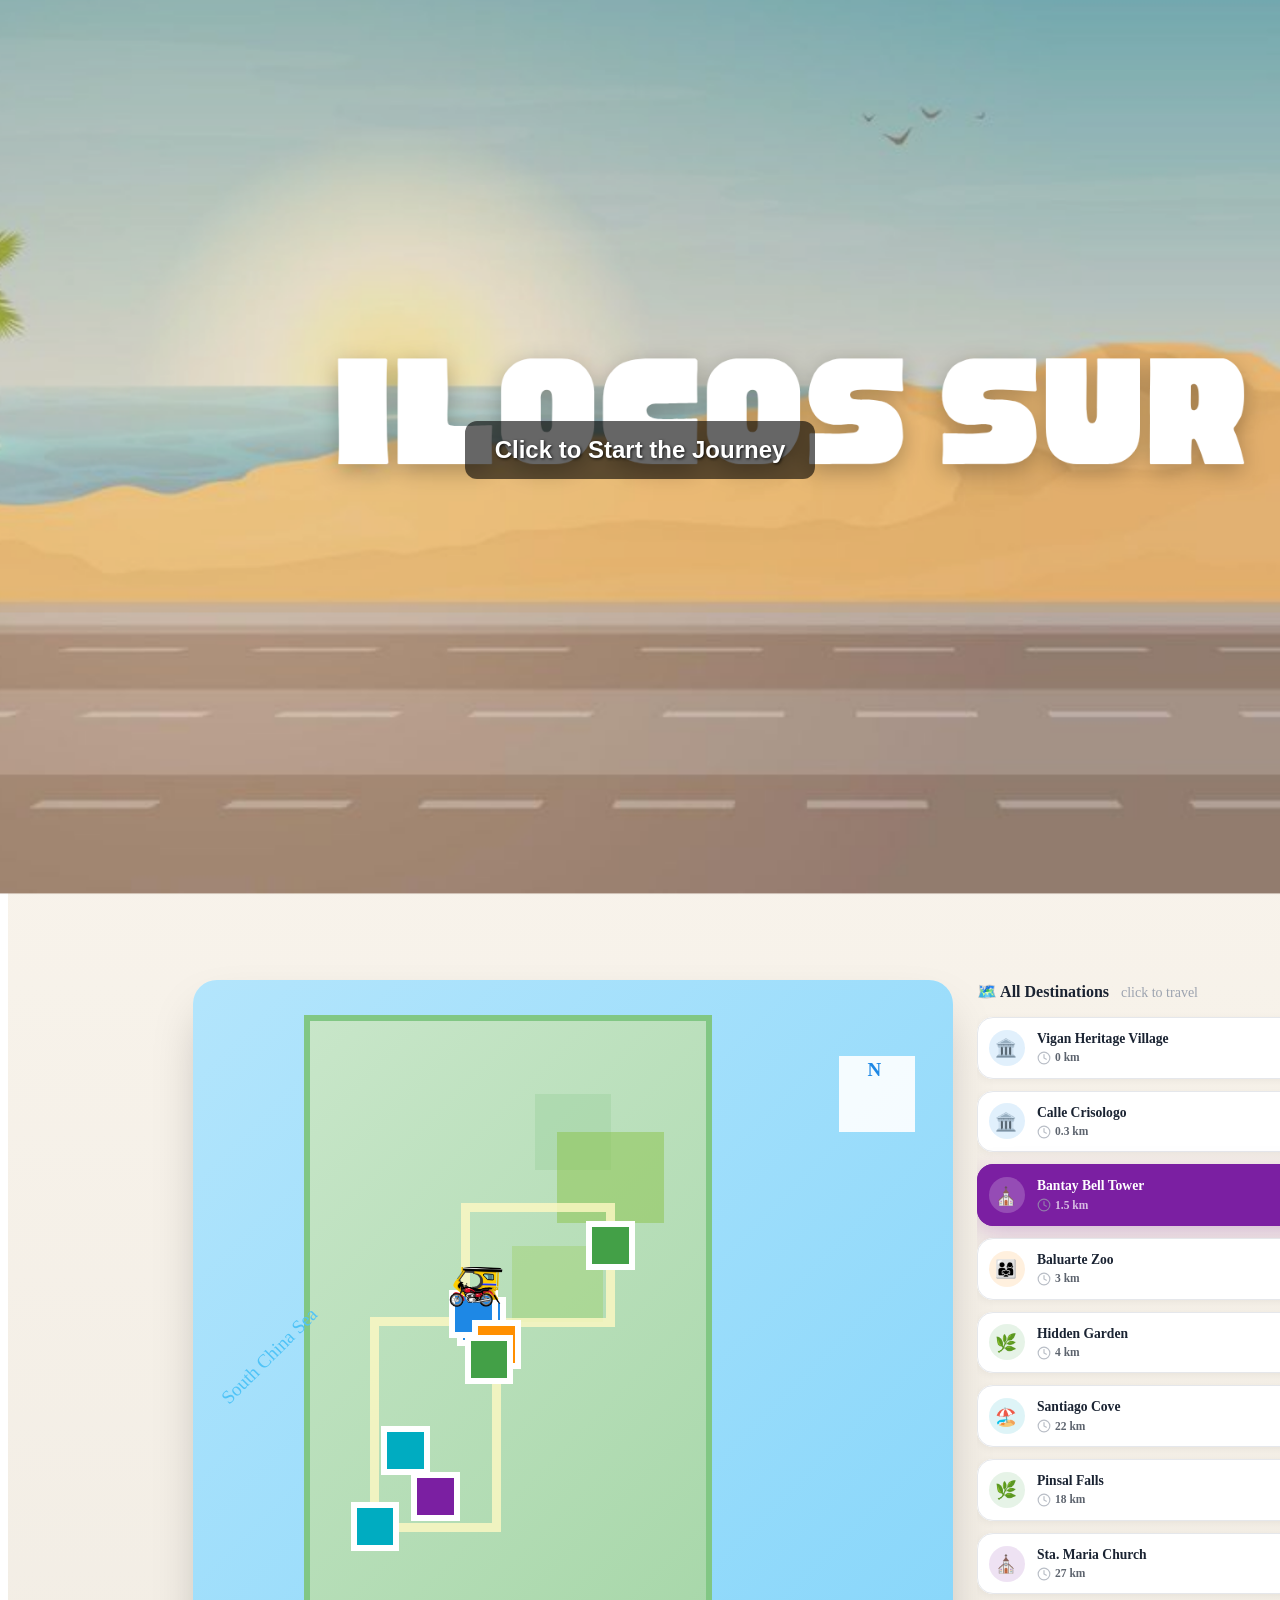
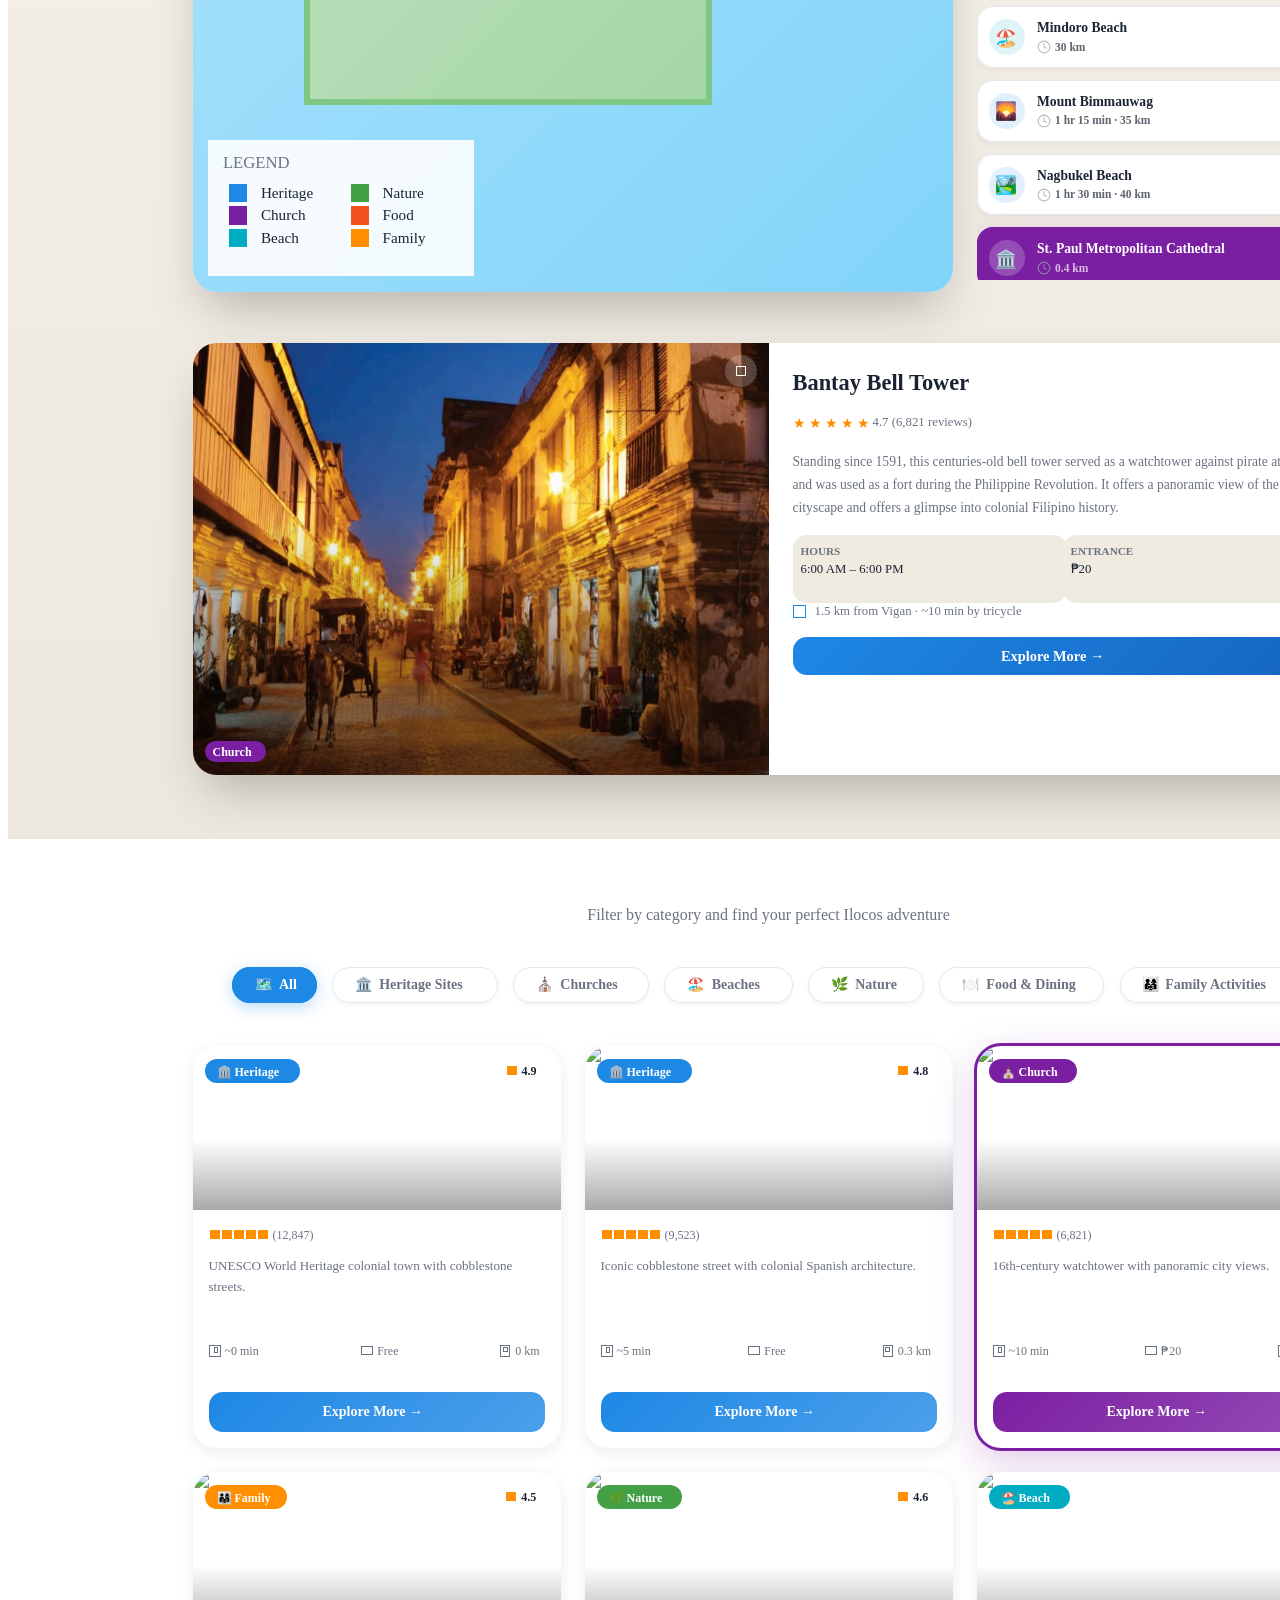
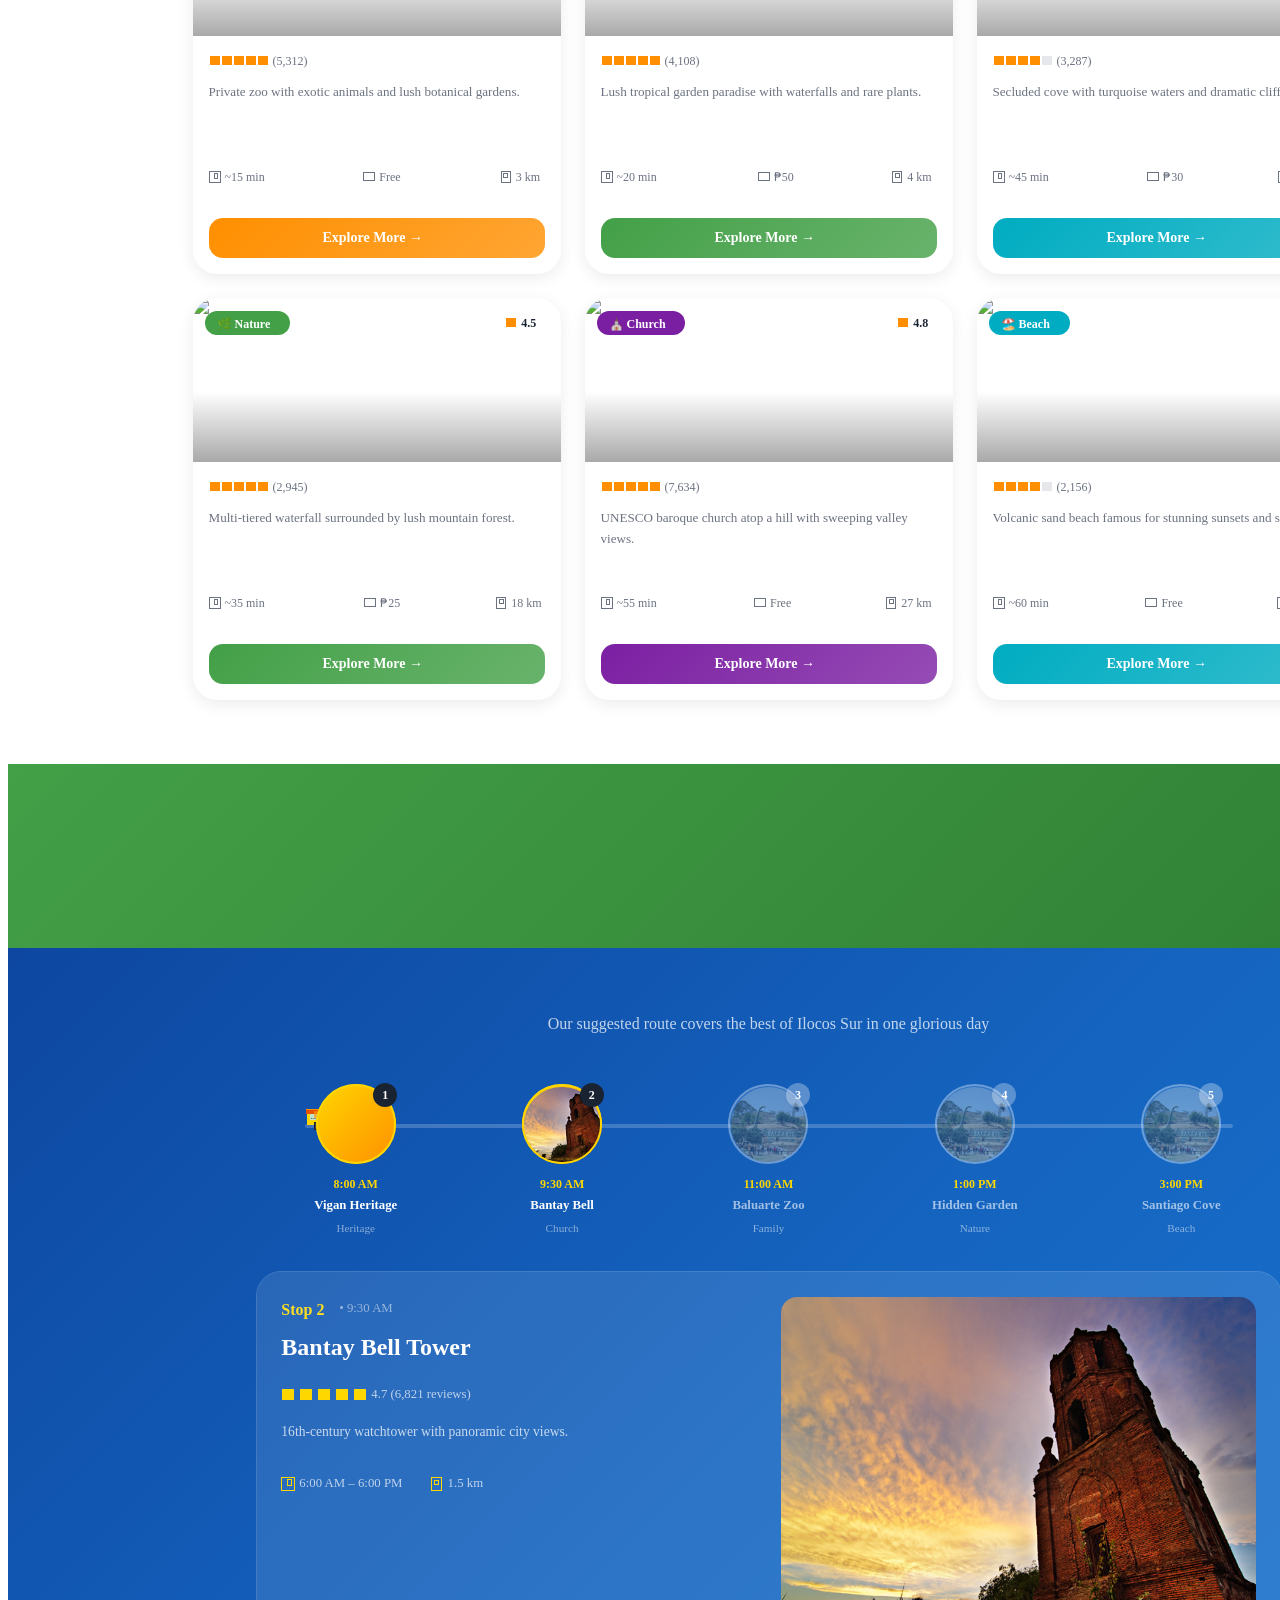
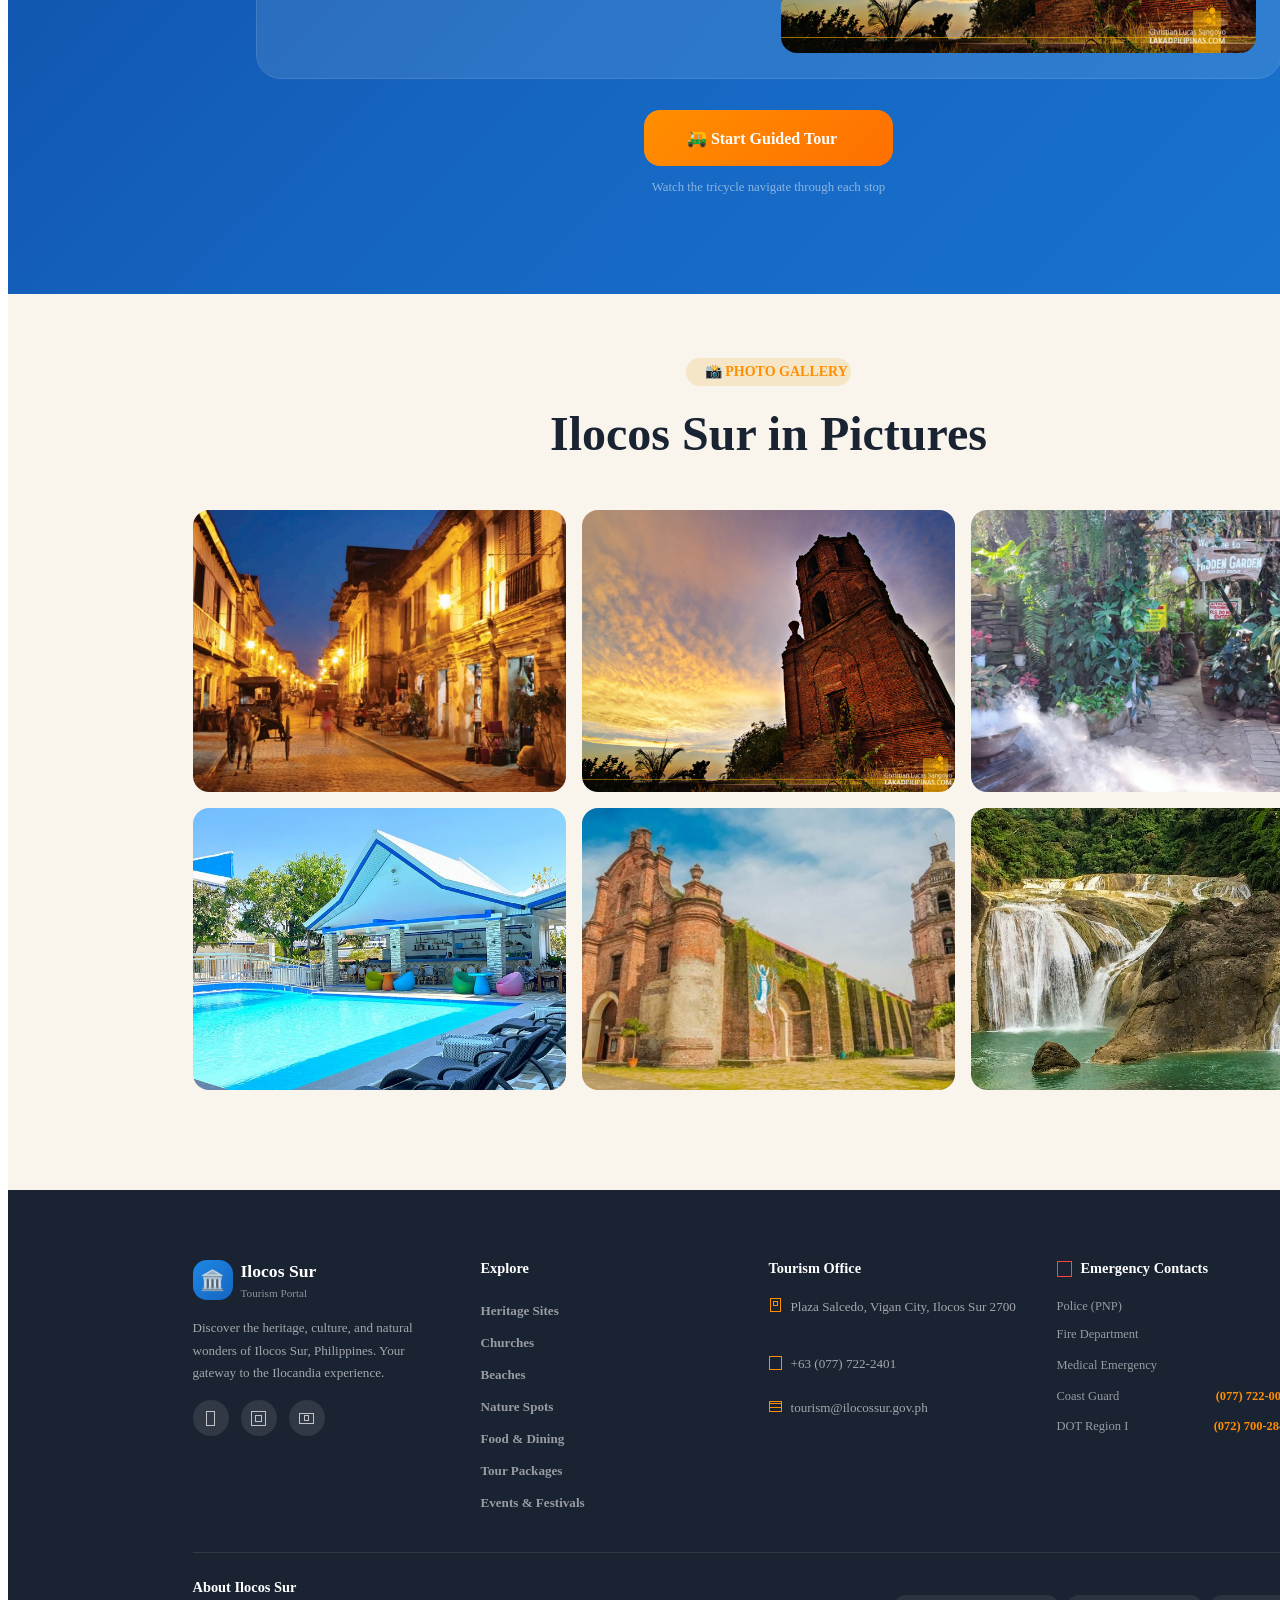
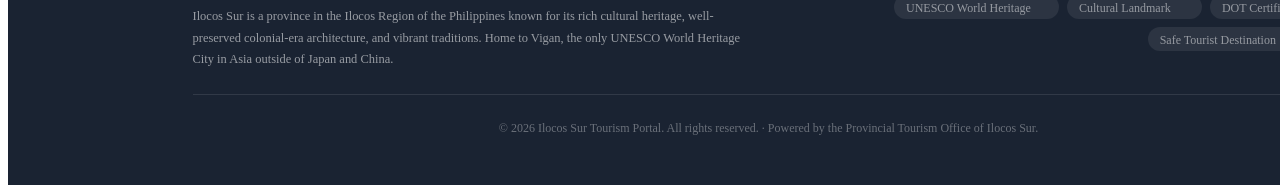
==== commit ef71a463: "Edited the code in index.html and styles.css" ====
--- a/Frontend/HTML/index.html
+++ b/Frontend/HTML/index.html
@@ -46,23 +46,13 @@
                                         <div style="width: 144.40px; height: 114px; left: 273.60px; top: 228px; position: absolute; opacity: 0.80; outline: 9.12px #FFF9C4 solid; outline-offset: -4.56px"></div>
                                         <div style="width: 121.60px; height: 205.20px; left: 182.40px; top: 342px; position: absolute; opacity: 0.80; outline: 9.12px #FFF9C4 solid; outline-offset: -4.56px"></div>
                                         <div style="width: 42.56px; height: 42.56px; left: 267.52px; top: 320.72px; position: absolute; background: #1E88E5; outline: 6.08px white solid; outline-offset: -3.04px"></div>
-                                        <div style="left: 319.20px; top: 330.60px; position: absolute; color: #1A2332; font-size: 19px; font-family: Poppins; font-weight: 700; word-wrap: break-word">Vigan Heritage</div>
                                         <div style="width: 42.56px; height: 42.56px; left: 259.92px; top: 313.12px; position: absolute; background: #1E88E5; outline: 6.08px white solid; outline-offset: -3.04px"></div>
-                                        <div style="left: 311.60px; top: 323px; position: absolute; color: #1A2332; font-size: 19px; font-family: Poppins; font-weight: 700; word-wrap: break-word">Calle Crisologo</div>
-                                        <div style="left: 304px; top: 307.80px; position: absolute; color: #1A2332; font-size: 19px; font-family: Poppins; font-weight: 700; word-wrap: break-word">Bantay Bell</div>
                                         <div style="width: 42.56px; height: 42.56px; left: 282.72px; top: 343.52px; position: absolute; background: #FF8F00; outline: 6.08px white solid; outline-offset: -3.04px"></div>
-                                        <div style="left: 334.40px; top: 353.40px; position: absolute; color: #1A2332; font-size: 19px; font-family: Poppins; font-weight: 700; word-wrap: break-word">Baluarte Zoo</div>
                                         <div style="width: 42.56px; height: 42.56px; left: 275.12px; top: 358.72px; position: absolute; background: #43A047; outline: 6.08px white solid; outline-offset: -3.04px"></div>
-                                        <div style="left: 326.80px; top: 368.60px; position: absolute; color: #1A2332; font-size: 19px; font-family: Poppins; font-weight: 700; word-wrap: break-word">Hidden Garden</div>
                                         <div style="width: 42.56px; height: 42.56px; left: 191.52px; top: 449.92px; position: absolute; background: #00ACC1; outline: 6.08px white solid; outline-offset: -3.04px"></div>
-                                        <div style="left: 243.20px; top: 459.80px; position: absolute; color: #1A2332; font-size: 19px; font-family: Poppins; font-weight: 700; word-wrap: break-word">Santiago Cove</div>
                                         <div style="width: 42.56px; height: 42.56px; left: 396.72px; top: 244.72px; position: absolute; background: #43A047; outline: 6.08px white solid; outline-offset: -3.04px"></div>
-                                        <div style="left: 448.40px; top: 254.60px; position: absolute; color: #1A2332; font-size: 19px; font-family: Poppins; font-weight: 700; word-wrap: break-word">Pinsal Falls</div>
                                         <div style="width: 42.56px; height: 42.56px; left: 221.92px; top: 495.52px; position: absolute; background: #7B1FA2; outline: 6.08px white solid; outline-offset: -3.04px"></div>
-                                        <div style="left: 273.60px; top: 505.40px; position: absolute; color: #1A2332; font-size: 19px; font-family: Poppins; font-weight: 700; word-wrap: break-word">Sta. Maria</div>
                                         <div style="width: 42.56px; height: 42.56px; left: 161.12px; top: 525.92px; position: absolute; background: #00ACC1; outline: 6.08px white solid; outline-offset: -3.04px"></div>
-                                        <div style="left: 212.80px; top: 535.80px; position: absolute; color: #1A2332; font-size: 19px; font-family: Poppins; font-weight: 700; word-wrap: break-word">Mindoro Beach</div>
-                                        
                                         <div style="width: 266px; height: 136.80px; left: 15.20px; top: 760px; position: absolute; opacity: 0.90; background: white"></div>
                                         <div style="left: 30.40px; top: 773.68px; position: absolute; color: #6B7280; font-size: 16.72px; font-family: Inter; font-weight: 400; word-wrap: break-word">LEGEND</div>
                                         <div style="width: 18.24px; height: 18.24px; left: 36.48px; top: 804.08px; position: absolute; background: #1E88E5"></div>
@@ -82,7 +72,11 @@
                                         <div style="left: 24.57px; top: 413.57px; position: absolute; transform: rotate(-45deg); transform-origin: top left; color: #4FC3F7; font-size: 19px; font-family: Inter; font-weight: 400; word-wrap: break-word">South China Sea</div>
                                         
                                         <!-- Animated Vehicle -->
-                                        <div id="tour-vehicle" style="width: 70px; height: 70px; left: 247px; top: 272.60px; position: absolute; z-index: 50;">
+                                        <div id="map-popup" style="position: absolute; padding: 12px 16px; background: white; border-radius: 12px; box-shadow: 0 8px 24px rgba(0,0,0,0.15); opacity: 0; transition: opacity 0.3s, left 1.5s cubic-bezier(0.4, 0, 0.2, 1), top 1.5s cubic-bezier(0.4, 0, 0.2, 1); pointer-events: none; z-index: 10; display: flex; align-items: center; gap: 8px;">
+    <div style="width: 8px; height: 8px; background: #FF8F00; border-radius: 50%;"></div>
+    <div id="map-popup-text" style="color: #1A2332; font-size: 14px; font-family: Poppins; font-weight: 700;">Location</div>
+</div>
+<div id="tour-vehicle" style="width: 70px; height: 70px; left: 247px; top: 272.60px; position: absolute; z-index: 50;">
                                             <img id="vehicle-img" src="../Assets/Tricycle_mode.png" alt="Vehicle" style="width: 100%; height: 100%; object-fit: contain;">
                                         </div>
                                     </div>
@@ -1763,7 +1757,7 @@
                         <div style="align-self: stretch; padding-top: 24px; flex-direction: column; justify-content: flex-start; align-items: flex-start; display: flex">
                             <div style="align-self: stretch; height: 432px; position: relative; background: white; box-shadow: 0px 25px 50px -12px rgba(0, 0, 0, 0.25); overflow: hidden; border-radius: 24px">
                                 <div style="width: 576px; height: 432px; left: 0px; top: 0px; position: absolute; flex-direction: column; justify-content: flex-start; align-items: flex-start; display: inline-flex">
-                                    <img style="align-self: stretch; height: 432px; position: relative" src="https://placehold.co/576x432" />
+                                    <img style="align-self: stretch; height: 432px; position: relative" src="../Assets/vigan-heritage-village.png" style="object-fit: cover;" />
                                     <div style="width: 576px; height: 432px; left: 0px; top: 0px; position: absolute; background: linear-gradient(0deg, rgba(0, 0, 0, 0.50) 0%, rgba(0, 0, 0, 0) 60%)"></div>
                                     <div style="width: 32px; height: 32px; left: 532px; top: 12px; position: absolute; background: rgba(255, 255, 255, 0.20); border-radius: 26843500px; justify-content: center; align-items: center; display: inline-flex">
                                         <div style="width: 16px; height: 16px; position: relative; overflow: hidden">
@@ -2703,7 +2697,7 @@
                                 <div style="width: 198.40px; height: 147.99px; left: 206.40px; top: 0px; position: absolute; flex-direction: column; justify-content: flex-start; align-items: center; display: inline-flex">
                                     <div style="padding-bottom: 12px; flex-direction: column; justify-content: flex-start; align-items: flex-start; display: flex">
                                         <div style="width: 80px; height: 80px; position: relative; background: linear-gradient(135deg, #FFD700 0%, #FF8F00 100%); border-radius: 26843500px; outline: 2.40px #FFD700 solid; outline-offset: -2.40px; justify-content: center; align-items: center; display: inline-flex">
-                                            <img style="width: 75.20px; height: 75.20px; position: relative; border-radius: 26843500px" src="https://placehold.co/75x75" />
+                                            <img style="width: 75.20px; height: 75.20px; position: relative; border-radius: 26843500px; object-fit: cover;" src="../Assets/bantay -church.jpg" />
                                             <div style="width: 24px; height: 24px; left: 57.60px; top: -1.60px; position: absolute; background: #1A2332; border-radius: 26843500px; justify-content: center; align-items: center; display: flex">
                                                 <div style="color: white; font-size: 12px; font-family: Poppins; font-weight: 700; line-height: 16px; word-wrap: break-word">2</div>
                                             </div>
@@ -2724,15 +2718,9 @@
                                 <div style="width: 198.40px; height: 147.99px; left: 412.80px; top: 0px; position: absolute; flex-direction: column; justify-content: flex-start; align-items: center; display: inline-flex">
                                     <div style="padding-bottom: 12px; flex-direction: column; justify-content: flex-start; align-items: flex-start; display: flex">
                                         <div style="width: 80px; height: 80px; position: relative; background: rgba(255, 255, 255, 0.10); border-radius: 26843500px; outline: 2.40px rgba(255, 255, 255, 0.30) solid; outline-offset: -2.40px; justify-content: center; align-items: center; display: inline-flex">
-                                            <img style="width: 75.20px; height: 75.20px; position: relative; opacity: 0.40; border-radius: 26843500px" src="https://placehold.co/75x75" />
+                                            <img style="width: 75.20px; height: 75.20px; position: relative; opacity: 0.40; border-radius: 26843500px" src="../Assets/Baluarte-Zoo.jpg" style="object-fit: cover;" />
                                             <div style="width: 24px; height: 24px; left: 57.60px; top: -1.60px; position: absolute; background: rgba(255, 255, 255, 0.30); border-radius: 26843500px; justify-content: center; align-items: center; display: flex">
-                                                <div style="color: white; font-size: 12px; font-family: Poppins; font-weight: 700; line-height: 16px; word-wrap: break-word">3</div>
-                                            </div>
-                                        </div>
-                                    </div>
-                                    <div style="width: 82.40px; flex-direction: column; justify-content: flex-start; align-items: flex-start; display: flex">
-                                        <div style="align-self: stretch; flex-direction: column; justify-content: flex-start; align-items: center; display: flex">
-                                            <div style="text-align: center; color: #FFD700; font-size: 12px; font-family: Poppins; font-weight: 600; line-height: 16px; word-wrap: break-word">11:00 AM</div>
+                                                <div style="color: white; font-size: 12px; font-family: Poppins; font-weight: 700; line-height: 16px; word-wrap: break-word">3</div></div></div></div><div style="width: 82.40px; flex-direction: column; justify-content: flex-start; align-items: flex-start; display: flex"><div style="align-self: stretch; flex-direction: column; justify-content: flex-start; align-items: center; display: flex"><div style="text-align: center; color: #FFD700; font-size: 12px; font-family: Poppins; font-weight: 600; line-height: 16px; word-wrap: break-word">11:00 AM</div>
                                         </div>
                                         <div style="width: 82.40px; height: 24px; padding-top: 4px; flex-direction: column; justify-content: flex-start; align-items: center; display: flex">
                                             <div style="text-align: center; color: rgba(255, 255, 255, 0.60); font-size: 12.80px; font-family: Poppins; font-weight: 600; line-height: 19.20px; word-wrap: break-word">Baluarte Zoo</div>
@@ -2745,7 +2733,7 @@
                                 <div style="width: 198.40px; height: 147.99px; left: 619.20px; top: 0px; position: absolute; flex-direction: column; justify-content: flex-start; align-items: center; display: inline-flex">
                                     <div style="padding-bottom: 12px; flex-direction: column; justify-content: flex-start; align-items: flex-start; display: flex">
                                         <div style="width: 80px; height: 80px; position: relative; background: rgba(255, 255, 255, 0.10); border-radius: 26843500px; outline: 2.40px rgba(255, 255, 255, 0.30) solid; outline-offset: -2.40px; justify-content: center; align-items: center; display: inline-flex">
-                                            <img style="width: 75.20px; height: 75.20px; position: relative; opacity: 0.40; border-radius: 26843500px" src="https://placehold.co/75x75" />
+                                            <img style="width: 75.20px; height: 75.20px; position: relative; opacity: 0.40; border-radius: 26843500px" src="../Assets/Baluarte-Zoo.jpg" style="object-fit: cover;" />
                                             <div style="width: 24px; height: 24px; left: 57.60px; top: -1.60px; position: absolute; background: rgba(255, 255, 255, 0.30); border-radius: 26843500px; justify-content: center; align-items: center; display: flex">
                                                 <div style="color: white; font-size: 12px; font-family: Poppins; font-weight: 700; line-height: 16px; word-wrap: break-word">4</div>
                                             </div>
@@ -2766,7 +2754,7 @@
                                 <div style="width: 198.40px; height: 147.99px; left: 825.60px; top: 0px; position: absolute; flex-direction: column; justify-content: flex-start; align-items: center; display: inline-flex">
                                     <div style="padding-bottom: 12px; flex-direction: column; justify-content: flex-start; align-items: flex-start; display: flex">
                                         <div style="width: 80px; height: 80px; position: relative; background: rgba(255, 255, 255, 0.10); border-radius: 26843500px; outline: 2.40px rgba(255, 255, 255, 0.30) solid; outline-offset: -2.40px; justify-content: center; align-items: center; display: inline-flex">
-                                            <img style="width: 75.20px; height: 75.20px; position: relative; opacity: 0.40; border-radius: 26843500px" src="https://placehold.co/75x75" />
+                                            <img style="width: 75.20px; height: 75.20px; position: relative; opacity: 0.40; border-radius: 26843500px" src="../Assets/Baluarte-Zoo.jpg" style="object-fit: cover;" />
                                             <div style="width: 24px; height: 24px; left: 57.60px; top: -1.60px; position: absolute; background: rgba(255, 255, 255, 0.30); border-radius: 26843500px; justify-content: center; align-items: center; display: flex">
                                                 <div style="color: white; font-size: 12px; font-family: Poppins; font-weight: 700; line-height: 16px; word-wrap: break-word">5</div>
                                             </div>
@@ -2845,7 +2833,7 @@
                                     </div>
                                 </div>
                                 <div style="width: 475.20px; height: 356.40px; left: 524px; top: 24.80px; position: absolute; overflow: hidden; border-radius: 16px; flex-direction: column; justify-content: flex-start; align-items: flex-start; display: inline-flex">
-                                    <img style="align-self: stretch; height: 356.40px; position: relative" src="https://placehold.co/475x356" />
+                                    <img style="align-self: stretch; height: 356.40px; position: relative" src="../Assets/bantay -church.jpg" style="object-fit: cover;" />
                                 </div>
                             </div>
                         </div>
@@ -2871,31 +2859,20 @@
                                     <div style="left: 19px; top: 4px; position: absolute; text-align: center; color: #FF8F00; font-size: 14px; font-family: Poppins; font-weight: 600; line-height: 20px; word-wrap: break-word">📸 PHOTO GALLERY</div>
                                 </div>
                             </div>
-                            <div style="align-self: stretch; flex-direction: column; justify-content: flex-start; align-items: center; display: flex">
-                                <div style="text-align: center; color: #1A2332; font-size: 48px; font-family: Playfair Display; font-weight: 700; line-height: 72px; word-wrap: break-word">Ilocos Sur in Pictures</div>
-                            </div>
-                        </div>
-                        <div style="align-self: stretch; padding-top: 40px; flex-direction: column; justify-content: flex-start; align-items: flex-start; display: flex">
-                            <div style="align-self: stretch; height: 576px; position: relative">
-                                <div style="width: 376px; height: 211.50px; left: 0px; top: 0px; position: absolute; overflow: hidden; border-radius: 16px; flex-direction: column; justify-content: flex-start; align-items: flex-start; display: inline-flex">
-                                    <div style="align-self: stretch; height: 212px; position: relative"></div>
-                                </div>
-                                <div style="width: 376px; height: 282px; left: 388px; top: 0px; position: absolute; overflow: hidden; border-radius: 16px; flex-direction: column; justify-content: flex-start; align-items: flex-start; display: inline-flex">
-                                    <img style="align-self: stretch; height: 282px; position: relative" src="https://placehold.co/376x282" />
-                                </div>
-                                <div style="width: 376px; height: 282px; left: 776px; top: 0px; position: absolute; overflow: hidden; border-radius: 16px; flex-direction: column; justify-content: flex-start; align-items: flex-start; display: inline-flex">
-                                    <img style="align-self: stretch; height: 282px; position: relative" src="https://placehold.co/376x282" />
-                                </div>
-                                <div style="width: 376px; height: 282px; left: 0px; top: 294px; position: absolute; overflow: hidden; border-radius: 16px; flex-direction: column; justify-content: flex-start; align-items: flex-start; display: inline-flex">
-                                    <img style="align-self: stretch; height: 282px; position: relative" src="https://placehold.co/376x282" />
-                                </div>
-                                <div style="width: 376px; height: 282px; left: 388px; top: 294px; position: absolute; overflow: hidden; border-radius: 16px; flex-direction: column; justify-content: flex-start; align-items: flex-start; display: inline-flex">
-                                    <img style="align-self: stretch; height: 282px; position: relative" src="https://placehold.co/376x282" />
-                                </div>
-                                <div style="width: 376px; height: 211.50px; left: 776px; top: 294px; position: absolute; overflow: hidden; border-radius: 16px; flex-direction: column; justify-content: flex-start; align-items: flex-start; display: inline-flex">
-                                    <img style="align-self: stretch; height: 212px; position: relative" src="https://placehold.co/376x212" />
-                                </div>
-                            </div>
+                              <div style="align-self: stretch; flex-direction: column; justify-content: flex-start; align-items: center; display: flex">
+                                  <div style="text-align: center; color: #1A2332; font-size: 48px; font-family: Playfair Display; font-weight: 700; line-height: 72px; word-wrap: break-word">Ilocos Sur in Pictures</div>
+                              </div>
+                          </div>
+                          <div style="align-self: stretch; padding-top: 40px; display: flex; justify-content: center;">
+                              <div style="display: grid; grid-template-columns: repeat(3, 1fr); gap: 16px; width: 100%;">
+                                  <img style="width: 100%; height: 282px; object-fit: cover; border-radius: 16px;" src="../Assets/vigan-heritage-village.png" alt="Vigan Heritage Village" />
+                                  <img style="width: 100%; height: 282px; object-fit: cover; border-radius: 16px;" src="../Assets/bantay -church.jpg" alt="Bantay Bell Tower" />
+                                  <img style="width: 100%; height: 282px; object-fit: cover; border-radius: 16px;" src="../Assets/Hidden-Garden-Restaurant-Vigan.jpg" alt="Hidden Garden" />
+                                  <img style="width: 100%; height: 282px; object-fit: cover; border-radius: 16px;" src="../Assets/santiago-cove.jpg" alt="Santiago Cove" />
+                                  <img style="width: 100%; height: 282px; object-fit: cover; border-radius: 16px;" src="../Assets/sta-maria-church.jpg" alt="Sta. Maria Church" />
+                                  <img style="width: 100%; height: 282px; object-fit: cover; border-radius: 16px;" src="../Assets/pinsal-falls.jpg" alt="Pinsal Falls" />
+                              </div>
+                          </div>
                         </div>
                     </div>
                 </div>
@@ -3284,11 +3261,21 @@
                     // Set current as active
                     card.classList.add('active');
                     
-                    const vehicle = document.getElementById('tour-vehicle');
+                                        const vehicle = document.getElementById('tour-vehicle');
+                    const popup = document.getElementById('map-popup');
+                    const popupText = document.getElementById('map-popup-text');
+                    
                     if (vehicle) {
                         const coords = destMap[text];
                         vehicle.style.left = coords.x + 'px';
                         vehicle.style.top = (coords.y - 20) + 'px'; // offset slightly
+                        
+                        if (popup && popupText) {
+                            popupText.textContent = text;
+                            popup.style.left = (coords.x + 60) + 'px';
+                            popup.style.top = (coords.y - 10) + 'px';
+                            popup.style.opacity = '1';
+                        }
                     }
                 };
             }
--- a/Frontend/CSS/styles.css
+++ b/Frontend/CSS/styles.css
@@ -186,7 +186,7 @@
 
 .main-inner-container {
     width: 1521px;
-    height: 686.40px;
+    min-height: 686.40px;
     display: flex;
     flex-direction: column;
     justify-content: flex-start;
@@ -286,8 +286,15 @@
     outline: 1.60px #7B1FA2 solid;
 }
 
+.destination-card.active .dest-title,
+.destination-card.active .dest-meta-text,
+.destination-card.active .dest-emoji,
 .destination-card.active div[style*="color: #1A2332"] {
     color: white !important;
+}
+
+.destination-card.active path {
+    stroke: white !important;
 }
 
 
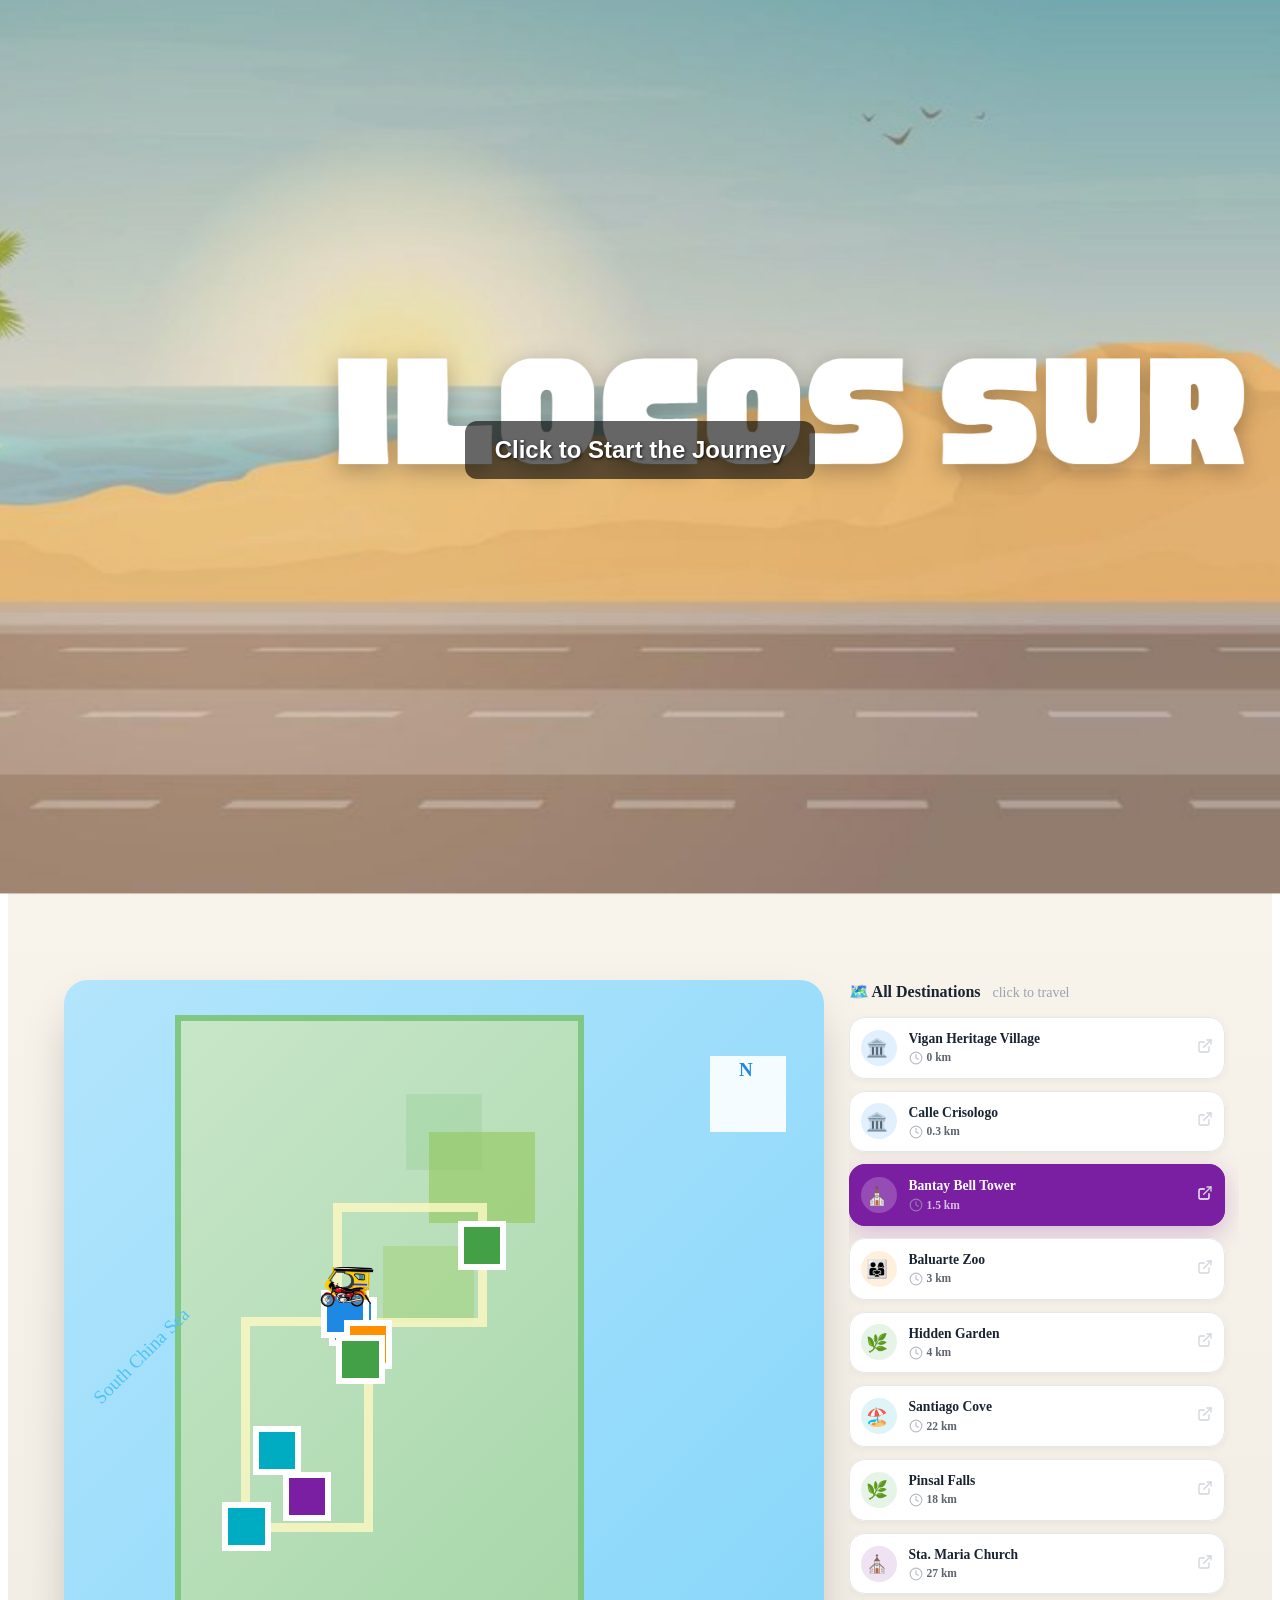
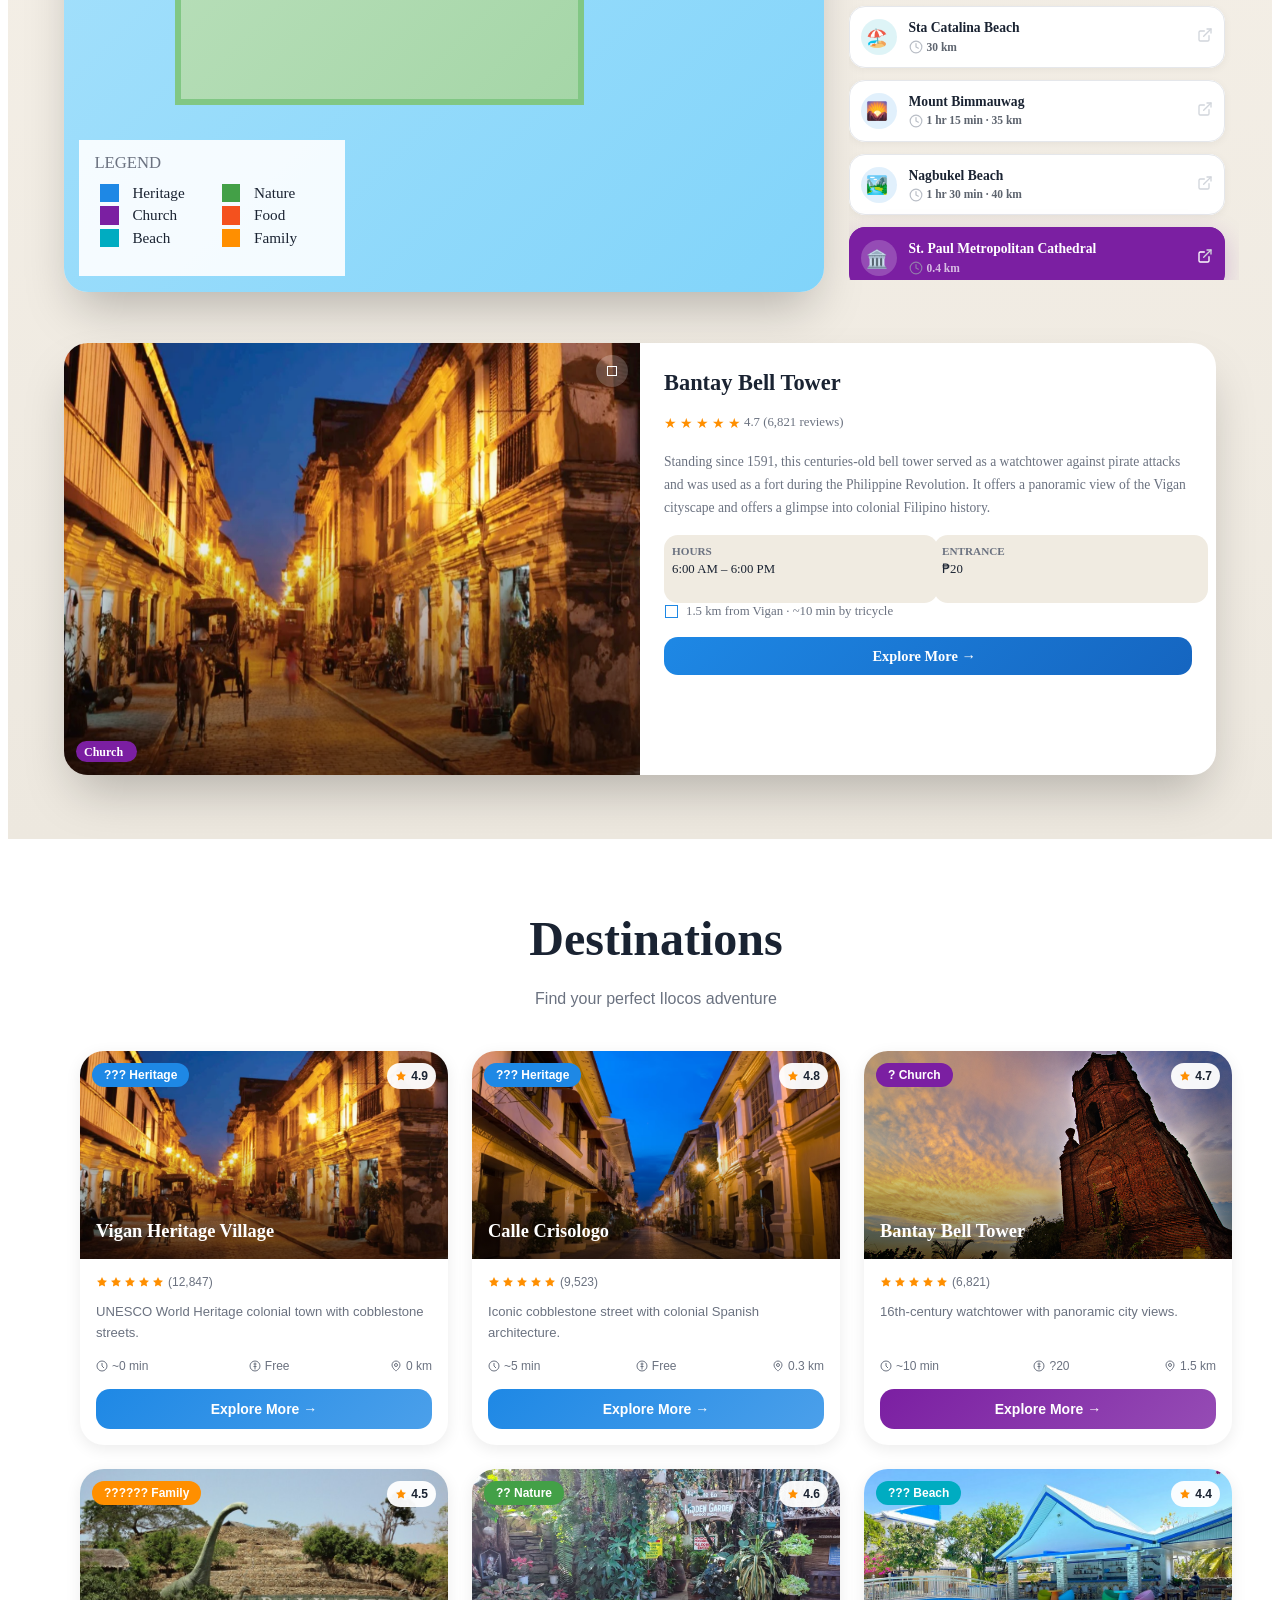
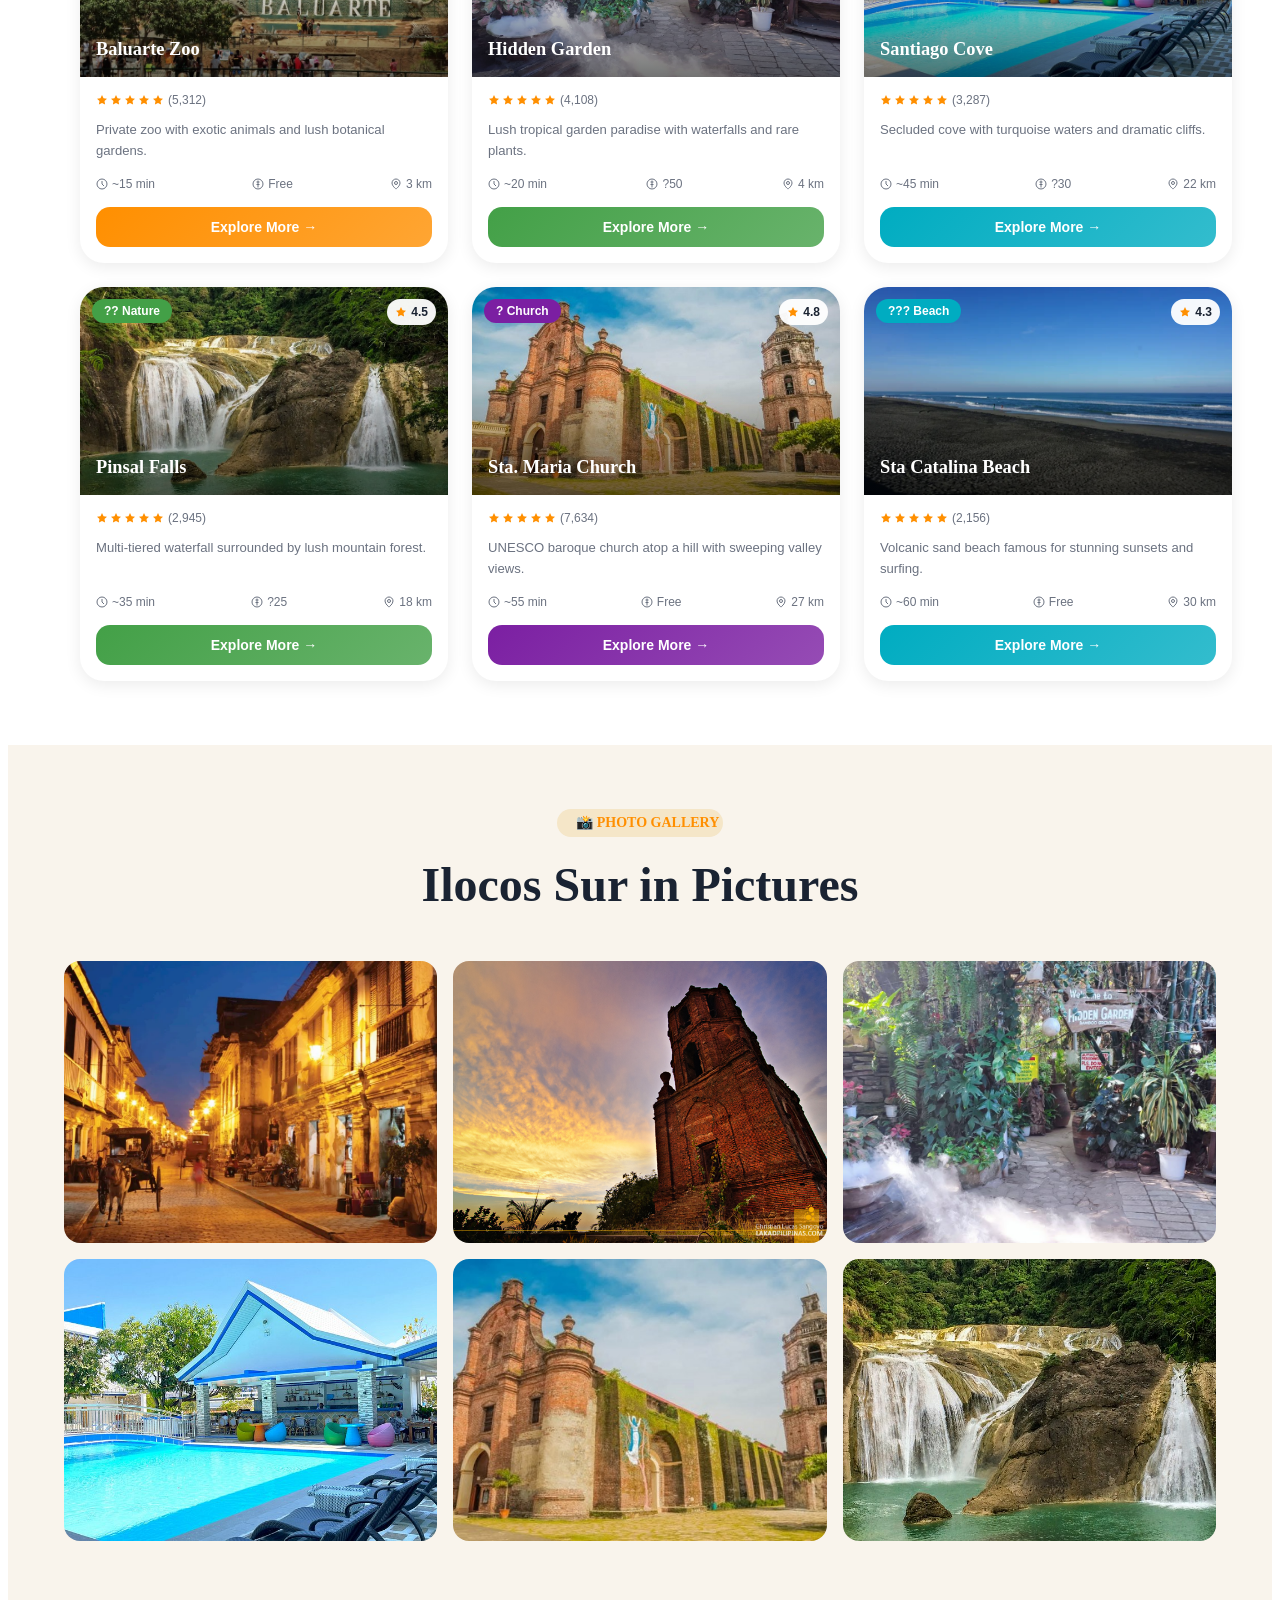
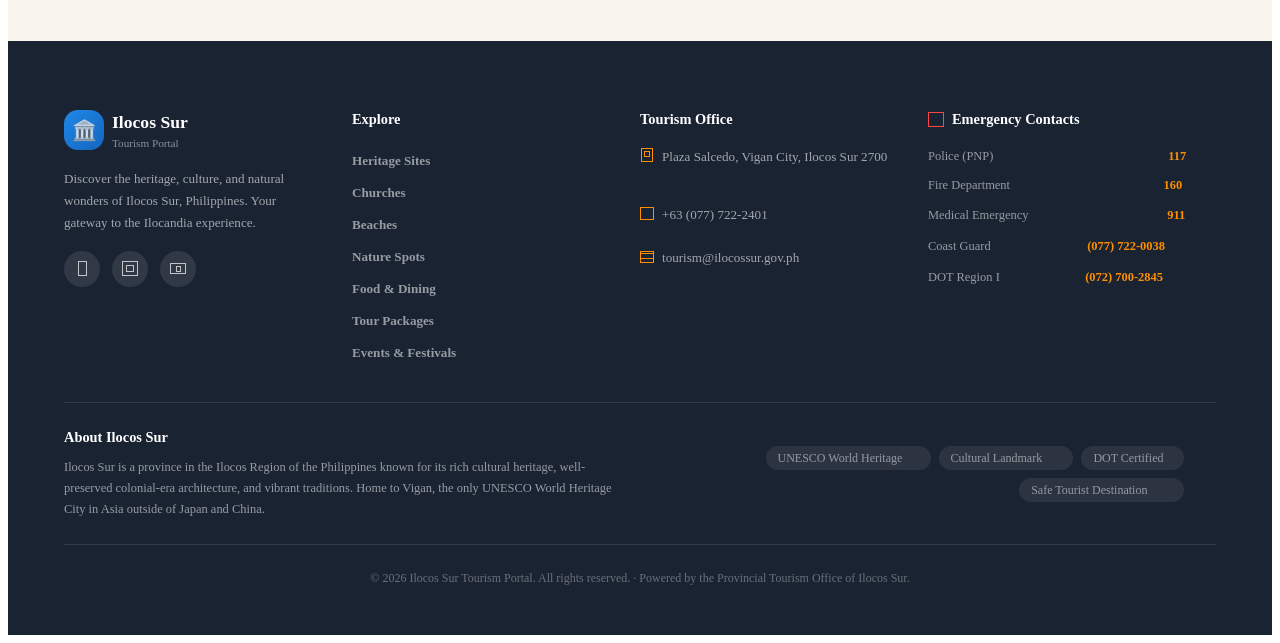
==== commit 8bb438ce: "edited" ====
--- a/Frontend/HTML/index.html
+++ b/Frontend/HTML/index.html
@@ -5,6 +5,30 @@
     <meta name="viewport" content="width=device-width, initial-scale=1.0">
     <title>Document</title>
     <link rel="stylesheet" href="../CSS/styles.css">
+
+<style>
+@keyframes pulse-ring {
+    0% { transform: scale(0.8); opacity: 0.8; }
+    100% { transform: scale(2.5); opacity: 0; }
+}
+.vehicle-pulse {
+    position: absolute;
+    width: 60px;
+    height: 60px;
+    left: 5px;
+    top: 5px;
+    background-color: #FF8F00;
+    border-radius: 50%;
+    z-index: -1;
+    animation: pulse-ring 1.5s cubic-bezier(0.215, 0.61, 0.355, 1) infinite;
+    pointer-events: none;
+    opacity: 0;
+}
+.vehicle-pulse.active {
+    opacity: 1;
+}
+</style>
+
 </head>
 <body>
     <!-- Loading Screen -->
@@ -76,6 +100,19 @@
     <div style="width: 8px; height: 8px; background: #FF8F00; border-radius: 50%;"></div>
     <div id="map-popup-text" style="color: #1A2332; font-size: 14px; font-family: Poppins; font-weight: 700;">Location</div>
 </div>
+
+<div id="travel-toast" style="position: absolute; bottom: 20px; right: 20px; background: #1A2332; color: white; padding: 12px 24px; border-radius: 12px; font-family: 'Poppins', sans-serif; font-size: 14px; font-weight: 600; display: flex; align-items: center; gap: 8px; opacity: 0; pointer-events: none; transition: opacity 0.3s ease; z-index: 20; box-shadow: 0 4px 12px rgba(0,0,0,0.3);">
+    <span style="font-size: 18px; margin-right: 4px;">🛺</span> Your guide is traveling there<span class="loading-dots">...</span>
+</div>
+<style>
+@keyframes blink { 0% { opacity: 0.2; } 20% { opacity: 1; } 100% { opacity: 0.2; } }
+.loading-dots { letter-spacing: 2px; }
+</style>
+
+<div id="map-popup" style="position: absolute; padding: 12px 16px; background: white; border-radius: 12px; box-shadow: 0 8px 24px rgba(0,0,0,0.15); opacity: 0; transition: opacity 0.3s, left 1.5s cubic-bezier(0.4, 0, 0.2, 1), top 1.5s cubic-bezier(0.4, 0, 0.2, 1); pointer-events: none; z-index: 10; display: flex; align-items: center; gap: 8px;">
+    <div style="width: 8px; height: 8px; background: #FF8F00; border-radius: 50%;"></div>
+    <div id="map-popup-text" style="color: #1A2332; font-size: 14px; font-family: Poppins; font-weight: 700;">Location</div>
+</div>
 <div id="tour-vehicle" style="width: 70px; height: 70px; left: 247px; top: 272.60px; position: absolute; z-index: 50;">
                                             <img id="vehicle-img" src="../Assets/Tricycle_mode.png" alt="Vehicle" style="width: 100%; height: 100%; object-fit: contain;">
                                         </div>
@@ -229,7 +266,7 @@
                                         </div>
                                         <div class="dest-info-col">
                                             <div class="dest-title-wrap">
-                                                <div class="dest-title">Mindoro Beach</div>
+                                                <div class="dest-title">Sta Catalina Beach</div>
                                             </div>
                                             <div class="dest-meta-wrap">
                                                 <div class="dest-clock"><svg width="14" height="14" viewBox="0 0 24 24" fill="none" stroke="#9CA3AF" stroke-width="2" stroke-linecap="round" stroke-linejoin="round"><circle cx="12" cy="12" r="10"></circle><polyline points="12 6 12 12 16 14"></polyline></svg></div>
@@ -1436,7 +1473,7 @@
                                         </div>
                                         <div class="dest-info-col">
                                             <div class="dest-title-wrap">
-                                                <div class="dest-title">Mindoro Beach</div>
+                                                <div class="dest-title">Sta Catalina Beach</div>
                                             </div>
                                             <div class="dest-meta-wrap">
                                                 <div class="dest-clock"><svg width="14" height="14" viewBox="0 0 24 24" fill="none" stroke="#9CA3AF" stroke-width="2" stroke-linecap="round" stroke-linejoin="round"><circle cx="12" cy="12" r="10"></circle><polyline points="12 6 12 12 16 14"></polyline></svg></div>
@@ -1623,7 +1660,7 @@
                                         </div>
                                         <div class="dest-info-col">
                                             <div class="dest-title-wrap">
-                                                <div class="dest-title">Mindoro Beach</div>
+                                                <div class="dest-title">Sta Catalina Beach</div>
                                             </div>
                                             <div class="dest-meta-wrap">
                                                 <div class="dest-clock"><svg width="14" height="14" viewBox="0 0 24 24" fill="none" stroke="#9CA3AF" stroke-width="2" stroke-linecap="round" stroke-linejoin="round"><circle cx="12" cy="12" r="10"></circle><polyline points="12 6 12 12 16 14"></polyline></svg></div>
@@ -1841,1016 +1878,624 @@
                     </div>
                 </div>
             </div>
-            <div style="align-self: stretch; padding-left: 16px; padding-right: 16px; padding-top: 64px; padding-bottom: 64px; background: white; flex-direction: column; justify-content: flex-start; align-items: flex-start; display: flex">
-                <div style="align-self: stretch; flex-direction: column; justify-content: flex-start; align-items: center; display: flex">
-                    <div style="width: 1152px; max-width: 1152px; flex-direction: column; justify-content: flex-start; align-items: flex-start; display: flex">
-                        <div style="align-self: stretch; flex-direction: column; justify-content: flex-start; align-items: center; display: flex">
-                            <div style="text-align: center; color: #6B7280; font-size: 16px; font-family: Poppins; font-weight: 400; line-height: 24px; word-wrap: break-word">Filter by category and find your perfect Ilocos adventure</div>
-                        </div>
-                        <div style="align-self: stretch; padding-top: 40px; flex-direction: column; justify-content: flex-start; align-items: flex-start; display: flex">
-                            <div style="align-self: stretch; height: 39.20px; position: relative">
-                                <div style="padding-left: 20px; padding-right: 20px; padding-top: 8px; padding-bottom: 8px; left: 39.21px; top: 0px; position: absolute; background: #1E88E5; box-shadow: 0px 4px 16px rgba(30, 136, 229, 0.30); border-radius: 26843500px; outline: 1.60px #1E88E5 solid; outline-offset: -1.60px; justify-content: flex-start; align-items: center; gap: 8px; display: inline-flex">
-                                    <div style="width: 19.23px; height: 20px; position: relative">
-                                        <div style="left: 3px; top: 0px; position: absolute; text-align: center; color: white; font-size: 14px; font-family: Poppins; font-weight: 600; line-height: 20px; word-wrap: break-word">🗺️</div>
-                                    </div>
-                                    <div style="width: 17.81px; height: 20px; position: relative">
-                                        <div style="left: 0px; top: 0px; position: absolute; text-align: center; color: white; font-size: 14px; font-family: Poppins; font-weight: 600; line-height: 20px; word-wrap: break-word">All</div>
-                                    </div>
-                                </div>
-                                <div style="padding-left: 20px; padding-right: 20px; padding-top: 8px; padding-bottom: 8px; left: 139.45px; top: 0px; position: absolute; background: white; box-shadow: 0px 2px 4px rgba(0, 0, 0, 0.05); border-radius: 26843500px; outline: 1.60px #E5E7EB solid; outline-offset: -1.60px; justify-content: flex-start; align-items: center; gap: 8px; display: inline-flex">
-                                    <div style="width: 19.23px; height: 20px; position: relative">
-                                        <div style="left: 3px; top: 0px; position: absolute; text-align: center; color: #6B7280; font-size: 14px; font-family: Poppins; font-weight: 600; line-height: 20px; word-wrap: break-word">🏛️</div>
-                                    </div>
-                                    <div style="width: 98.74px; height: 20px; position: relative">
-                                        <div style="left: 0px; top: 0px; position: absolute; text-align: center; color: #6B7280; font-size: 14px; font-family: Poppins; font-weight: 600; line-height: 20px; word-wrap: break-word">Heritage Sites</div>
-                                    </div>
-                                </div>
-                                <div style="padding-left: 20px; padding-right: 20px; padding-top: 8px; padding-bottom: 8px; left: 320.61px; top: 0px; position: absolute; background: white; box-shadow: 0px 2px 4px rgba(0, 0, 0, 0.05); border-radius: 26843500px; outline: 1.60px #E5E7EB solid; outline-offset: -1.60px; justify-content: flex-start; align-items: center; gap: 8px; display: inline-flex">
-                                    <div style="width: 19.23px; height: 20px; position: relative">
-                                        <div style="left: 3px; top: 0px; position: absolute; text-align: center; color: #6B7280; font-size: 14px; font-family: Poppins; font-weight: 600; line-height: 20px; word-wrap: break-word">⛪</div>
-                                    </div>
-                                    <div style="width: 68.88px; height: 20px; position: relative">
-                                        <div style="left: 0px; top: 0px; position: absolute; text-align: center; color: #6B7280; font-size: 14px; font-family: Poppins; font-weight: 600; line-height: 20px; word-wrap: break-word">Churches</div>
-                                    </div>
-                                </div>
-                                <div style="padding-left: 20px; padding-right: 20px; padding-top: 8px; padding-bottom: 8px; left: 471.91px; top: 0px; position: absolute; background: white; box-shadow: 0px 2px 4px rgba(0, 0, 0, 0.05); border-radius: 26843500px; outline: 1.60px #E5E7EB solid; outline-offset: -1.60px; justify-content: flex-start; align-items: center; gap: 8px; display: inline-flex">
-                                    <div style="width: 19.23px; height: 20px; position: relative">
-                                        <div style="left: 3px; top: 0px; position: absolute; text-align: center; color: #6B7280; font-size: 14px; font-family: Poppins; font-weight: 600; line-height: 20px; word-wrap: break-word">🏖️</div>
-                                    </div>
-                                    <div style="width: 61.09px; height: 20px; position: relative">
-                                        <div style="left: 0px; top: 0px; position: absolute; text-align: center; color: #6B7280; font-size: 14px; font-family: Poppins; font-weight: 600; line-height: 20px; word-wrap: break-word">Beaches</div>
-                                    </div>
-                                </div>
-                                <div style="padding-left: 20px; padding-right: 20px; padding-top: 8px; padding-bottom: 8px; left: 615.42px; top: 0px; position: absolute; background: white; box-shadow: 0px 2px 4px rgba(0, 0, 0, 0.05); border-radius: 26843500px; outline: 1.60px #E5E7EB solid; outline-offset: -1.60px; justify-content: flex-start; align-items: center; gap: 8px; display: inline-flex">
-                                    <div style="width: 19.23px; height: 20px; position: relative">
-                                        <div style="left: 3px; top: 0px; position: absolute; text-align: center; color: #6B7280; font-size: 14px; font-family: Poppins; font-weight: 600; line-height: 20px; word-wrap: break-word">🌿</div>
-                                    </div>
-                                    <div style="width: 48.76px; height: 20px; position: relative">
-                                        <div style="left: 0px; top: 0px; position: absolute; text-align: center; color: #6B7280; font-size: 14px; font-family: Poppins; font-weight: 600; line-height: 20px; word-wrap: break-word">Nature</div>
-                                    </div>
-                                </div>
-                                <div style="padding-left: 20px; padding-right: 20px; padding-top: 8px; padding-bottom: 8px; left: 746.61px; top: 0px; position: absolute; background: white; box-shadow: 0px 2px 4px rgba(0, 0, 0, 0.05); border-radius: 26843500px; outline: 1.60px #E5E7EB solid; outline-offset: -1.60px; justify-content: flex-start; align-items: center; gap: 8px; display: inline-flex">
-                                    <div style="width: 19.23px; height: 20px; position: relative">
-                                        <div style="left: 3px; top: 0px; position: absolute; text-align: center; color: #6B7280; font-size: 14px; font-family: Poppins; font-weight: 600; line-height: 20px; word-wrap: break-word">🍽️</div>
-                                    </div>
-                                    <div style="width: 98.16px; height: 20px; position: relative">
-                                        <div style="left: 0px; top: 0px; position: absolute; text-align: center; color: #6B7280; font-size: 14px; font-family: Poppins; font-weight: 600; line-height: 20px; word-wrap: break-word">Food & Dining</div>
-                                    </div>
-                                </div>
-                                <div style="padding-left: 20px; padding-right: 20px; padding-top: 8px; padding-bottom: 8px; left: 927.20px; top: 0px; position: absolute; background: white; box-shadow: 0px 2px 4px rgba(0, 0, 0, 0.05); border-radius: 26843500px; outline: 1.60px #E5E7EB solid; outline-offset: -1.60px; justify-content: flex-start; align-items: center; gap: 8px; display: inline-flex">
-                                    <div style="width: 17.55px; height: 20px; position: relative">
-                                        <div style="left: 2px; top: 0px; position: absolute; text-align: center; color: #6B7280; font-size: 14px; font-family: Poppins; font-weight: 600; line-height: 20px; word-wrap: break-word">👨‍👩‍👧</div>
-                                    </div>
-                                    <div style="width: 116.83px; height: 20px; position: relative">
-                                        <div style="left: 0px; top: 0px; position: absolute; text-align: center; color: #6B7280; font-size: 14px; font-family: Poppins; font-weight: 600; line-height: 20px; word-wrap: break-word">Family Activities</div>
-                                    </div>
-                                </div>
-                            </div>
-                        </div>
-                        <div style="align-self: stretch; padding-top: 40px; flex-direction: column; justify-content: flex-start; align-items: flex-start; display: flex">
-                            <div style="align-self: stretch; height: 1254px; position: relative">
-                                <div style="width: 368px; height: 402px; left: 0px; top: 0px; position: absolute; background: white; box-shadow: 0px 4px 16px rgba(0, 0, 0, 0.08); overflow: hidden; border-radius: 24px; flex-direction: column; justify-content: flex-start; align-items: flex-start; display: inline-flex">
-                                    <div style="align-self: stretch; height: 208px; position: relative; overflow: hidden; flex-direction: column; justify-content: flex-start; align-items: flex-start; display: flex">
-                                        <div style="align-self: stretch; height: 208px; position: relative"></div>
-                                        <div style="width: 368px; height: 208px; left: 0px; top: 0px; position: absolute; background: linear-gradient(0deg, rgba(0, 0, 0, 0.55) 0%, rgba(0, 0, 0, 0) 55%)"></div>
-                                        <div style="width: 95.88px; height: 24px; left: 12px; top: 12px; position: absolute">
-                                            <div style="width: 95.88px; height: 24.80px; left: 0px; top: 0.80px; position: absolute; background: #1E88E5; border-radius: 26843500px">
-                                                <div style="left: 12px; top: 5px; position: absolute; color: white; font-size: 12px; font-family: Poppins; font-weight: 600; line-height: 16px; word-wrap: break-word">🏛️ Heritage</div>
-                                            </div>
-                                        </div>
-                                        <div style="padding-left: 8px; padding-right: 8px; padding-top: 4px; padding-bottom: 4px; left: 305.10px; top: 12px; position: absolute; background: rgba(255, 255, 255, 0.95); border-radius: 26843500px; justify-content: flex-start; align-items: center; gap: 4px; display: inline-flex">
-                                            <div style="width: 12px; height: 12px; position: relative; overflow: hidden">
-                                                <div style="width: 10px; height: 9.54px; left: 1px; top: 1px; position: absolute; background: #FF8F00"></div>
-                                            </div>
-                                            <div style="width: 18.90px; height: 18px; position: relative">
-                                                <div style="left: 0px; top: 0px; position: absolute; color: #1A2332; font-size: 12px; font-family: Poppins; font-weight: 700; line-height: 18px; word-wrap: break-word">4.9</div>
-                                            </div>
-                                        </div>
-                                        <div style="width: 368px; height: 56px; padding: 16px; left: 0px; top: 152.09px; position: absolute; flex-direction: column; justify-content: flex-start; align-items: flex-start; display: flex">
-                                            <div style="color: white; font-size: 18.40px; font-family: Playfair Display; font-weight: 700; line-height: 23.92px; word-wrap: break-word">Vigan Heritage Village</div>
-                                        </div>
-                                    </div>
-                                    <div style="align-self: stretch; padding: 16px; flex-direction: column; justify-content: flex-start; align-items: flex-start; display: flex">
-                                        <div style="align-self: stretch; justify-content: flex-start; align-items: center; gap: 4px; display: inline-flex">
-                                            <div style="justify-content: flex-start; align-items: flex-start; display: flex">
-                                                <div style="width: 12px; height: 12px; position: relative; overflow: hidden">
-                                                    <div style="width: 10px; height: 9.54px; left: 1px; top: 1px; position: absolute; background: #FF8F00"></div>
-                                                </div>
-                                                <div style="width: 12px; height: 12px; position: relative; overflow: hidden">
-                                                    <div style="width: 10px; height: 9.54px; left: 1px; top: 1px; position: absolute; background: #FF8F00"></div>
-                                                </div>
-                                                <div style="width: 12px; height: 12px; position: relative; overflow: hidden">
-                                                    <div style="width: 10px; height: 9.54px; left: 1px; top: 1px; position: absolute; background: #FF8F00"></div>
-                                                </div>
-                                                <div style="width: 12px; height: 12px; position: relative; overflow: hidden">
-                                                    <div style="width: 10px; height: 9.54px; left: 1px; top: 1px; position: absolute; background: #FF8F00"></div>
-                                                </div>
-                                                <div style="width: 12px; height: 12px; position: relative; overflow: hidden">
-                                                    <div style="width: 10px; height: 9.54px; left: 1px; top: 1px; position: absolute; background: #FF8F00"></div>
-                                                </div>
-                                            </div>
-                                            <div style="width: 45.70px; height: 18px; position: relative">
-                                                <div style="left: 0px; top: 0px; position: absolute; color: #6B7280; font-size: 12px; font-family: Poppins; font-weight: 400; line-height: 18px; word-wrap: break-word">(12,847)</div>
-                                            </div>
-                                        </div>
-                                        <div style="width: 336px; height: 54px; padding-top: 12px; overflow: hidden; flex-direction: column; justify-content: flex-start; align-items: flex-start; display: flex">
-                                            <div style="width: 336px; color: #6B7280; font-size: 13.12px; font-family: Poppins; font-weight: 400; line-height: 20.99px; word-wrap: break-word">UNESCO World Heritage colonial town with cobblestone streets.</div>
-                                        </div>
-                                        <div style="width: 336px; height: 50px; padding-top: 16px; padding-bottom: 16px; justify-content: space-between; align-items: center; display: inline-flex">
-                                            <div style="justify-content: flex-start; align-items: center; gap: 4px; display: flex">
-                                                <div style="width: 12px; height: 12px; position: relative; overflow: hidden">
-                                                    <div style="width: 10px; height: 10px; left: 1px; top: 1px; position: absolute; outline: 1px #6B7280 solid; outline-offset: -0.50px"></div>
-                                                    <div style="width: 2px; height: 4px; left: 6px; top: 3px; position: absolute; outline: 1px #6B7280 solid; outline-offset: -0.50px"></div>
-                                                </div>
-                                                <div style="width: 39.98px; height: 18px; position: relative">
-                                                    <div style="left: 0px; top: 0px; position: absolute; color: #6B7280; font-size: 12px; font-family: Poppins; font-weight: 400; line-height: 18px; word-wrap: break-word">~0 min</div>
-                                                </div>
-                                            </div>
-                                            <div style="justify-content: flex-start; align-items: center; gap: 4px; display: flex">
-                                                <div style="width: 12px; height: 12px; position: relative; overflow: hidden">
-                                                    <div style="width: 10px; height: 7px; left: 1px; top: 2.50px; position: absolute; outline: 1px #6B7280 solid; outline-offset: -0.50px"></div>
-                                                </div>
-                                                <div style="width: 25.41px; height: 18px; position: relative">
-                                                    <div style="left: 0px; top: 0px; position: absolute; color: #6B7280; font-size: 12px; font-family: Poppins; font-weight: 400; line-height: 18px; word-wrap: break-word">Free</div>
-                                                </div>
-                                            </div>
-                                            <div style="justify-content: flex-start; align-items: center; gap: 4px; display: flex">
-                                                <div style="width: 12px; height: 12px; position: relative; overflow: hidden">
-                                                    <div style="width: 8px; height: 10px; left: 2px; top: 1px; position: absolute; outline: 1px #6B7280 solid; outline-offset: -0.50px"></div>
-                                                    <div style="width: 3px; height: 3px; left: 4.50px; top: 3.50px; position: absolute; outline: 1px #6B7280 solid; outline-offset: -0.50px"></div>
-                                                </div>
-                                                <div style="width: 29.29px; height: 18px; position: relative">
-                                                    <div style="left: 0px; top: 0px; position: absolute; color: #6B7280; font-size: 12px; font-family: Poppins; font-weight: 400; line-height: 18px; word-wrap: break-word">0 km</div>
-                                                </div>
-                                            </div>
-                                        </div>
-                                        <div style="align-self: stretch; height: 40px; position: relative; background: linear-gradient(135deg, #1E88E5 0%, rgba(30, 136, 229, 0.80) 100%); border-radius: 14px">
-                                            <div style="left: 113.95px; top: 10px; position: absolute; text-align: center; color: white; font-size: 14px; font-family: Poppins; font-weight: 600; line-height: 20px; word-wrap: break-word">Explore More →</div>
-                                        </div>
-                                    </div>
-                                </div>
-                                <div style="width: 368px; height: 402px; left: 392px; top: 0px; position: absolute; background: white; box-shadow: 0px 4px 16px rgba(0, 0, 0, 0.08); overflow: hidden; border-radius: 24px; flex-direction: column; justify-content: flex-start; align-items: flex-start; display: inline-flex">
-                                    <div style="align-self: stretch; height: 208px; position: relative; overflow: hidden; flex-direction: column; justify-content: flex-start; align-items: flex-start; display: flex">
-                                        <img style="align-self: stretch; height: 208px; position: relative" src="https://placehold.co/368x208" />
-                                        <div style="width: 368px; height: 208px; left: 0px; top: 0px; position: absolute; background: linear-gradient(0deg, rgba(0, 0, 0, 0.55) 0%, rgba(0, 0, 0, 0) 55%)"></div>
-                                        <div style="width: 95.88px; height: 24px; left: 12px; top: 12px; position: absolute">
-                                            <div style="width: 95.88px; height: 24.80px; left: 0px; top: 0.80px; position: absolute; background: #1E88E5; border-radius: 26843500px">
-                                                <div style="left: 12px; top: 5px; position: absolute; color: white; font-size: 12px; font-family: Poppins; font-weight: 600; line-height: 16px; word-wrap: break-word">🏛️ Heritage</div>
-                                            </div>
-                                        </div>
-                                        <div style="padding-left: 8px; padding-right: 8px; padding-top: 4px; padding-bottom: 4px; left: 304.71px; top: 12px; position: absolute; background: rgba(255, 255, 255, 0.95); border-radius: 26843500px; justify-content: flex-start; align-items: center; gap: 4px; display: inline-flex">
-                                            <div style="width: 12px; height: 12px; position: relative; overflow: hidden">
-                                                <div style="width: 10px; height: 9.54px; left: 1px; top: 1px; position: absolute; background: #FF8F00"></div>
-                                            </div>
-                                            <div style="width: 19.29px; height: 18px; position: relative">
-                                                <div style="left: 0px; top: 0px; position: absolute; color: #1A2332; font-size: 12px; font-family: Poppins; font-weight: 700; line-height: 18px; word-wrap: break-word">4.8</div>
-                                            </div>
-                                        </div>
-                                        <div style="width: 368px; height: 56px; padding: 16px; left: 0px; top: 152.09px; position: absolute; flex-direction: column; justify-content: flex-start; align-items: flex-start; display: flex">
-                                            <div style="color: white; font-size: 18.40px; font-family: Playfair Display; font-weight: 700; line-height: 23.92px; word-wrap: break-word">Calle Crisologo</div>
-                                        </div>
-                                    </div>
-                                    <div style="align-self: stretch; padding: 16px; flex-direction: column; justify-content: flex-start; align-items: flex-start; display: flex">
-                                        <div style="align-self: stretch; justify-content: flex-start; align-items: center; gap: 4px; display: inline-flex">
-                                            <div style="justify-content: flex-start; align-items: flex-start; display: flex">
-                                                <div style="width: 12px; height: 12px; position: relative; overflow: hidden">
-                                                    <div style="width: 10px; height: 9.54px; left: 1px; top: 1px; position: absolute; background: #FF8F00"></div>
-                                                </div>
-                                                <div style="width: 12px; height: 12px; position: relative; overflow: hidden">
-                                                    <div style="width: 10px; height: 9.54px; left: 1px; top: 1px; position: absolute; background: #FF8F00"></div>
-                                                </div>
-                                                <div style="width: 12px; height: 12px; position: relative; overflow: hidden">
-                                                    <div style="width: 10px; height: 9.54px; left: 1px; top: 1px; position: absolute; background: #FF8F00"></div>
-                                                </div>
-                                                <div style="width: 12px; height: 12px; position: relative; overflow: hidden">
-                                                    <div style="width: 10px; height: 9.54px; left: 1px; top: 1px; position: absolute; background: #FF8F00"></div>
-                                                </div>
-                                                <div style="width: 12px; height: 12px; position: relative; overflow: hidden">
-                                                    <div style="width: 10px; height: 9.54px; left: 1px; top: 1px; position: absolute; background: #FF8F00"></div>
-                                                </div>
-                                            </div>
-                                            <div style="width: 42.35px; height: 18px; position: relative">
-                                                <div style="left: 0px; top: 0px; position: absolute; color: #6B7280; font-size: 12px; font-family: Poppins; font-weight: 400; line-height: 18px; word-wrap: break-word">(9,523)</div>
-                                            </div>
-                                        </div>
-                                        <div style="width: 336px; height: 54px; padding-top: 12px; overflow: hidden; flex-direction: column; justify-content: flex-start; align-items: flex-start; display: flex">
-                                            <div style="width: 336px; color: #6B7280; font-size: 13.12px; font-family: Poppins; font-weight: 400; line-height: 20.99px; word-wrap: break-word">Iconic cobblestone street with colonial Spanish architecture.</div>
-                                        </div>
-                                        <div style="width: 336px; height: 50px; padding-top: 16px; padding-bottom: 16px; justify-content: space-between; align-items: center; display: inline-flex">
-                                            <div style="justify-content: flex-start; align-items: center; gap: 4px; display: flex">
-                                                <div style="width: 12px; height: 12px; position: relative; overflow: hidden">
-                                                    <div style="width: 10px; height: 10px; left: 1px; top: 1px; position: absolute; outline: 1px #6B7280 solid; outline-offset: -0.50px"></div>
-                                                    <div style="width: 2px; height: 4px; left: 6px; top: 3px; position: absolute; outline: 1px #6B7280 solid; outline-offset: -0.50px"></div>
-                                                </div>
-                                                <div style="width: 39.98px; height: 18px; position: relative">
-                                                    <div style="left: 0px; top: 0px; position: absolute; color: #6B7280; font-size: 12px; font-family: Poppins; font-weight: 400; line-height: 18px; word-wrap: break-word">~5 min</div>
-                                                </div>
-                                            </div>
-                                            <div style="justify-content: flex-start; align-items: center; gap: 4px; display: flex">
-                                                <div style="width: 12px; height: 12px; position: relative; overflow: hidden">
-                                                    <div style="width: 10px; height: 7px; left: 1px; top: 2.50px; position: absolute; outline: 1px #6B7280 solid; outline-offset: -0.50px"></div>
-                                                </div>
-                                                <div style="width: 25.41px; height: 18px; position: relative">
-                                                    <div style="left: 0px; top: 0px; position: absolute; color: #6B7280; font-size: 12px; font-family: Poppins; font-weight: 400; line-height: 18px; word-wrap: break-word">Free</div>
-                                                </div>
-                                            </div>
-                                            <div style="justify-content: flex-start; align-items: center; gap: 4px; display: flex">
-                                                <div style="width: 12px; height: 12px; position: relative; overflow: hidden">
-                                                    <div style="width: 8px; height: 10px; left: 2px; top: 1px; position: absolute; outline: 1px #6B7280 solid; outline-offset: -0.50px"></div>
-                                                    <div style="width: 3px; height: 3px; left: 4.50px; top: 3.50px; position: absolute; outline: 1px #6B7280 solid; outline-offset: -0.50px"></div>
-                                                </div>
-                                                <div style="width: 38.88px; height: 18px; position: relative">
-                                                    <div style="left: 0px; top: 0px; position: absolute; color: #6B7280; font-size: 12px; font-family: Poppins; font-weight: 400; line-height: 18px; word-wrap: break-word">0.3 km</div>
-                                                </div>
-                                            </div>
-                                        </div>
-                                        <div style="align-self: stretch; height: 40px; position: relative; background: linear-gradient(135deg, #1E88E5 0%, rgba(30, 136, 229, 0.80) 100%); border-radius: 14px">
-                                            <div style="left: 113.95px; top: 10px; position: absolute; text-align: center; color: white; font-size: 14px; font-family: Poppins; font-weight: 600; line-height: 20px; word-wrap: break-word">Explore More →</div>
-                                        </div>
-                                    </div>
-                                </div>
-                                <div style="width: 368px; height: 402px; left: 784px; top: 0px; position: absolute; background: white; box-shadow: 0px 0px 0px 3px #7B1FA2, 0px 12px 40px rgba(123, 31, 162, 0.25); overflow: hidden; border-radius: 24px; flex-direction: column; justify-content: flex-start; align-items: flex-start; display: inline-flex">
-                                    <div style="align-self: stretch; height: 208px; position: relative; overflow: hidden; flex-direction: column; justify-content: flex-start; align-items: flex-start; display: flex">
-                                        <img style="align-self: stretch; height: 208px; position: relative" src="https://placehold.co/368x208" />
-                                        <div style="width: 368px; height: 208px; left: 0px; top: 0px; position: absolute; background: linear-gradient(0deg, rgba(0, 0, 0, 0.55) 0%, rgba(0, 0, 0, 0) 55%)"></div>
-                                        <div style="width: 88.44px; height: 24px; left: 12px; top: 12px; position: absolute">
-                                            <div style="width: 88.44px; height: 24.80px; left: 0px; top: 0.80px; position: absolute; background: #7B1FA2; border-radius: 26843500px">
-                                                <div style="left: 12px; top: 5px; position: absolute; color: white; font-size: 12px; font-family: Poppins; font-weight: 600; line-height: 16px; word-wrap: break-word">⛪ Church</div>
-                                            </div>
-                                        </div>
-                                        <div style="padding-left: 8px; padding-right: 8px; padding-top: 4px; padding-bottom: 4px; left: 306.06px; top: 12px; position: absolute; background: rgba(255, 255, 255, 0.95); border-radius: 26843500px; justify-content: flex-start; align-items: center; gap: 4px; display: inline-flex">
-                                            <div style="width: 12px; height: 12px; position: relative; overflow: hidden">
-                                                <div style="width: 10px; height: 9.54px; left: 1px; top: 1px; position: absolute; background: #FF8F00"></div>
-                                            </div>
-                                            <div style="width: 17.94px; height: 18px; position: relative">
-                                                <div style="left: 0px; top: 0px; position: absolute; color: #1A2332; font-size: 12px; font-family: Poppins; font-weight: 700; line-height: 18px; word-wrap: break-word">4.7</div>
-                                            </div>
-                                        </div>
-                                        <div style="width: 368px; height: 56px; padding: 16px; left: 0px; top: 152.09px; position: absolute; flex-direction: column; justify-content: flex-start; align-items: flex-start; display: flex">
-                                            <div style="color: white; font-size: 18.40px; font-family: Playfair Display; font-weight: 700; line-height: 23.92px; word-wrap: break-word">Bantay Bell Tower</div>
-                                        </div>
-                                    </div>
-                                    <div style="align-self: stretch; padding: 16px; flex-direction: column; justify-content: flex-start; align-items: flex-start; display: flex">
-                                        <div style="align-self: stretch; justify-content: flex-start; align-items: center; gap: 4px; display: inline-flex">
-                                            <div style="justify-content: flex-start; align-items: flex-start; display: flex">
-                                                <div style="width: 12px; height: 12px; position: relative; overflow: hidden">
-                                                    <div style="width: 10px; height: 9.54px; left: 1px; top: 1px; position: absolute; background: #FF8F00"></div>
-                                                </div>
-                                                <div style="width: 12px; height: 12px; position: relative; overflow: hidden">
-                                                    <div style="width: 10px; height: 9.54px; left: 1px; top: 1px; position: absolute; background: #FF8F00"></div>
-                                                </div>
-                                                <div style="width: 12px; height: 12px; position: relative; overflow: hidden">
-                                                    <div style="width: 10px; height: 9.54px; left: 1px; top: 1px; position: absolute; background: #FF8F00"></div>
-                                                </div>
-                                                <div style="width: 12px; height: 12px; position: relative; overflow: hidden">
-                                                    <div style="width: 10px; height: 9.54px; left: 1px; top: 1px; position: absolute; background: #FF8F00"></div>
-                                                </div>
-                                                <div style="width: 12px; height: 12px; position: relative; overflow: hidden">
-                                                    <div style="width: 10px; height: 9.54px; left: 1px; top: 1px; position: absolute; background: #FF8F00"></div>
-                                                </div>
-                                            </div>
-                                            <div style="width: 39.21px; height: 18px; position: relative">
-                                                <div style="left: 0px; top: 0px; position: absolute; color: #6B7280; font-size: 12px; font-family: Poppins; font-weight: 400; line-height: 18px; word-wrap: break-word">(6,821)</div>
-                                            </div>
-                                        </div>
-                                        <div style="width: 336px; height: 54px; padding-top: 12px; overflow: hidden; flex-direction: column; justify-content: flex-start; align-items: flex-start; display: flex">
-                                            <div style="width: 336px; color: #6B7280; font-size: 13.12px; font-family: Poppins; font-weight: 400; line-height: 20.99px; word-wrap: break-word">16th-century watchtower with panoramic city views.</div>
-                                        </div>
-                                        <div style="width: 336px; height: 50px; padding-top: 16px; padding-bottom: 16px; justify-content: space-between; align-items: center; display: inline-flex">
-                                            <div style="justify-content: flex-start; align-items: center; gap: 4px; display: flex">
-                                                <div style="width: 12px; height: 12px; position: relative; overflow: hidden">
-                                                    <div style="width: 10px; height: 10px; left: 1px; top: 1px; position: absolute; outline: 1px #6B7280 solid; outline-offset: -0.50px"></div>
-                                                    <div style="width: 2px; height: 4px; left: 6px; top: 3px; position: absolute; outline: 1px #6B7280 solid; outline-offset: -0.50px"></div>
-                                                </div>
-                                                <div style="width: 43.81px; height: 18px; position: relative">
-                                                    <div style="left: 0px; top: 0px; position: absolute; color: #6B7280; font-size: 12px; font-family: Poppins; font-weight: 400; line-height: 18px; word-wrap: break-word">~10 min</div>
-                                                </div>
-                                            </div>
-                                            <div style="justify-content: flex-start; align-items: center; gap: 4px; display: flex">
-                                                <div style="width: 12px; height: 12px; position: relative; overflow: hidden">
-                                                    <div style="width: 10px; height: 7px; left: 1px; top: 2.50px; position: absolute; outline: 1px #6B7280 solid; outline-offset: -0.50px"></div>
-                                                </div>
-                                                <div style="width: 22.45px; height: 18px; position: relative">
-                                                    <div style="left: 0px; top: 0px; position: absolute; color: #6B7280; font-size: 12px; font-family: Poppins; font-weight: 400; line-height: 18px; word-wrap: break-word">₱20</div>
-                                                </div>
-                                            </div>
-                                            <div style="justify-content: flex-start; align-items: center; gap: 4px; display: flex">
-                                                <div style="width: 12px; height: 12px; position: relative; overflow: hidden">
-                                                    <div style="width: 8px; height: 10px; left: 2px; top: 1px; position: absolute; outline: 1px #6B7280 solid; outline-offset: -0.50px"></div>
-                                                    <div style="width: 3px; height: 3px; left: 4.50px; top: 3.50px; position: absolute; outline: 1px #6B7280 solid; outline-offset: -0.50px"></div>
-                                                </div>
-                                                <div style="width: 35.65px; height: 18px; position: relative">
-                                                    <div style="left: 0px; top: 0px; position: absolute; color: #6B7280; font-size: 12px; font-family: Poppins; font-weight: 400; line-height: 18px; word-wrap: break-word">1.5 km</div>
-                                                </div>
-                                            </div>
-                                        </div>
-                                        <div style="align-self: stretch; height: 40px; position: relative; background: linear-gradient(135deg, #7B1FA2 0%, rgba(123, 31, 162, 0.80) 100%); border-radius: 14px">
-                                            <div style="left: 113.95px; top: 10px; position: absolute; text-align: center; color: white; font-size: 14px; font-family: Poppins; font-weight: 600; line-height: 20px; word-wrap: break-word">Explore More →</div>
-                                        </div>
-                                    </div>
-                                </div>
-                                <div style="width: 368px; height: 402px; left: 0px; top: 426px; position: absolute; background: white; box-shadow: 0px 4px 16px rgba(0, 0, 0, 0.08); overflow: hidden; border-radius: 24px; flex-direction: column; justify-content: flex-start; align-items: flex-start; display: inline-flex">
-                                    <div style="align-self: stretch; height: 208px; position: relative; overflow: hidden; flex-direction: column; justify-content: flex-start; align-items: flex-start; display: flex">
-                                        <img style="align-self: stretch; height: 208px; position: relative" src="https://placehold.co/368x208" />
-                                        <div style="width: 368px; height: 208px; left: 0px; top: 0px; position: absolute; background: linear-gradient(0deg, rgba(0, 0, 0, 0.55) 0%, rgba(0, 0, 0, 0) 55%)"></div>
-                                        <div style="width: 82.91px; height: 24px; left: 12px; top: 12px; position: absolute">
-                                            <div style="width: 82.91px; height: 24.80px; left: 0px; top: 0.80px; position: absolute; background: #FF8F00; border-radius: 26843500px">
-                                                <div style="left: 12px; top: 5px; position: absolute; color: white; font-size: 12px; font-family: Poppins; font-weight: 600; line-height: 16px; word-wrap: break-word">👨‍👩‍👧 Family</div>
-                                            </div>
-                                        </div>
-                                        <div style="padding-left: 8px; padding-right: 8px; padding-top: 4px; padding-bottom: 4px; left: 304.69px; top: 12px; position: absolute; background: rgba(255, 255, 255, 0.95); border-radius: 26843500px; justify-content: flex-start; align-items: center; gap: 4px; display: inline-flex">
-                                            <div style="width: 12px; height: 12px; position: relative; overflow: hidden">
-                                                <div style="width: 10px; height: 9.54px; left: 1px; top: 1px; position: absolute; background: #FF8F00"></div>
-                                            </div>
-                                            <div style="width: 19.31px; height: 18px; position: relative">
-                                                <div style="left: 0px; top: 0px; position: absolute; color: #1A2332; font-size: 12px; font-family: Poppins; font-weight: 700; line-height: 18px; word-wrap: break-word">4.5</div>
-                                            </div>
-                                        </div>
-                                        <div style="width: 368px; height: 56px; padding: 16px; left: 0px; top: 152.09px; position: absolute; flex-direction: column; justify-content: flex-start; align-items: flex-start; display: flex">
-                                            <div style="color: white; font-size: 18.40px; font-family: Playfair Display; font-weight: 700; line-height: 23.92px; word-wrap: break-word">Baluarte Zoo</div>
-                                        </div>
-                                    </div>
-                                    <div style="align-self: stretch; padding: 16px; flex-direction: column; justify-content: flex-start; align-items: flex-start; display: flex">
-                                        <div style="align-self: stretch; justify-content: flex-start; align-items: center; gap: 4px; display: inline-flex">
-                                            <div style="justify-content: flex-start; align-items: flex-start; display: flex">
-                                                <div style="width: 12px; height: 12px; position: relative; overflow: hidden">
-                                                    <div style="width: 10px; height: 9.54px; left: 1px; top: 1px; position: absolute; background: #FF8F00"></div>
-                                                </div>
-                                                <div style="width: 12px; height: 12px; position: relative; overflow: hidden">
-                                                    <div style="width: 10px; height: 9.54px; left: 1px; top: 1px; position: absolute; background: #FF8F00"></div>
-                                                </div>
-                                                <div style="width: 12px; height: 12px; position: relative; overflow: hidden">
-                                                    <div style="width: 10px; height: 9.54px; left: 1px; top: 1px; position: absolute; background: #FF8F00"></div>
-                                                </div>
-                                                <div style="width: 12px; height: 12px; position: relative; overflow: hidden">
-                                                    <div style="width: 10px; height: 9.54px; left: 1px; top: 1px; position: absolute; background: #FF8F00"></div>
-                                                </div>
-                                                <div style="width: 12px; height: 12px; position: relative; overflow: hidden">
-                                                    <div style="width: 10px; height: 9.54px; left: 1px; top: 1px; position: absolute; background: #FF8F00"></div>
-                                                </div>
-                                            </div>
-                                            <div style="width: 38.63px; height: 18px; position: relative">
-                                                <div style="left: 0px; top: 0px; position: absolute; color: #6B7280; font-size: 12px; font-family: Poppins; font-weight: 400; line-height: 18px; word-wrap: break-word">(5,312)</div>
-                                            </div>
-                                        </div>
-                                        <div style="width: 336px; height: 54px; padding-top: 12px; overflow: hidden; flex-direction: column; justify-content: flex-start; align-items: flex-start; display: flex">
-                                            <div style="width: 336px; color: #6B7280; font-size: 13.12px; font-family: Poppins; font-weight: 400; line-height: 20.99px; word-wrap: break-word">Private zoo with exotic animals and lush botanical gardens.</div>
-                                        </div>
-                                        <div style="width: 336px; height: 50px; padding-top: 16px; padding-bottom: 16px; justify-content: space-between; align-items: center; display: inline-flex">
-                                            <div style="justify-content: flex-start; align-items: center; gap: 4px; display: flex">
-                                                <div style="width: 12px; height: 12px; position: relative; overflow: hidden">
-                                                    <div style="width: 10px; height: 10px; left: 1px; top: 1px; position: absolute; outline: 1px #6B7280 solid; outline-offset: -0.50px"></div>
-                                                    <div style="width: 2px; height: 4px; left: 6px; top: 3px; position: absolute; outline: 1px #6B7280 solid; outline-offset: -0.50px"></div>
-                                                </div>
-                                                <div style="width: 43.81px; height: 18px; position: relative">
-                                                    <div style="left: 0px; top: 0px; position: absolute; color: #6B7280; font-size: 12px; font-family: Poppins; font-weight: 400; line-height: 18px; word-wrap: break-word">~15 min</div>
-                                                </div>
-                                            </div>
-                                            <div style="justify-content: flex-start; align-items: center; gap: 4px; display: flex">
-                                                <div style="width: 12px; height: 12px; position: relative; overflow: hidden">
-                                                    <div style="width: 10px; height: 7px; left: 1px; top: 2.50px; position: absolute; outline: 1px #6B7280 solid; outline-offset: -0.50px"></div>
-                                                </div>
-                                                <div style="width: 25.41px; height: 18px; position: relative">
-                                                    <div style="left: 0px; top: 0px; position: absolute; color: #6B7280; font-size: 12px; font-family: Poppins; font-weight: 400; line-height: 18px; word-wrap: break-word">Free</div>
-                                                </div>
-                                            </div>
-                                            <div style="justify-content: flex-start; align-items: center; gap: 4px; display: flex">
-                                                <div style="width: 12px; height: 12px; position: relative; overflow: hidden">
-                                                    <div style="width: 8px; height: 10px; left: 2px; top: 1px; position: absolute; outline: 1px #6B7280 solid; outline-offset: -0.50px"></div>
-                                                    <div style="width: 3px; height: 3px; left: 4.50px; top: 3.50px; position: absolute; outline: 1px #6B7280 solid; outline-offset: -0.50px"></div>
-                                                </div>
-                                                <div style="width: 28.81px; height: 18px; position: relative">
-                                                    <div style="left: 0px; top: 0px; position: absolute; color: #6B7280; font-size: 12px; font-family: Poppins; font-weight: 400; line-height: 18px; word-wrap: break-word">3 km</div>
-                                                </div>
-                                            </div>
-                                        </div>
-                                        <div style="align-self: stretch; height: 40px; position: relative; background: linear-gradient(135deg, #FF8F00 0%, rgba(255, 143, 0, 0.80) 100%); border-radius: 14px">
-                                            <div style="left: 113.95px; top: 10px; position: absolute; text-align: center; color: white; font-size: 14px; font-family: Poppins; font-weight: 600; line-height: 20px; word-wrap: break-word">Explore More →</div>
-                                        </div>
-                                    </div>
-                                </div>
-                                <div style="width: 368px; height: 402px; left: 392px; top: 426px; position: absolute; background: white; box-shadow: 0px 4px 16px rgba(0, 0, 0, 0.08); overflow: hidden; border-radius: 24px; flex-direction: column; justify-content: flex-start; align-items: flex-start; display: inline-flex">
-                                    <div style="align-self: stretch; height: 208px; position: relative; overflow: hidden; flex-direction: column; justify-content: flex-start; align-items: flex-start; display: flex">
-                                        <img style="align-self: stretch; height: 208px; position: relative" src="https://placehold.co/368x208" />
-                                        <div style="width: 368px; height: 208px; left: 0px; top: 0px; position: absolute; background: linear-gradient(0deg, rgba(0, 0, 0, 0.55) 0%, rgba(0, 0, 0, 0) 55%)"></div>
-                                        <div style="width: 85.15px; height: 24px; left: 12px; top: 12px; position: absolute">
-                                            <div style="width: 85.15px; height: 24.80px; left: 0px; top: 0.80px; position: absolute; background: #43A047; border-radius: 26843500px">
-                                                <div style="left: 12px; top: 5px; position: absolute; color: white; font-size: 12px; font-family: Poppins; font-weight: 600; line-height: 16px; word-wrap: break-word">🌿 Nature</div>
-                                            </div>
-                                        </div>
-                                        <div style="padding-left: 8px; padding-right: 8px; padding-top: 4px; padding-bottom: 4px; left: 304.84px; top: 12px; position: absolute; background: rgba(255, 255, 255, 0.95); border-radius: 26843500px; justify-content: flex-start; align-items: center; gap: 4px; display: inline-flex">
-                                            <div style="width: 12px; height: 12px; position: relative; overflow: hidden">
-                                                <div style="width: 10px; height: 9.54px; left: 1px; top: 1px; position: absolute; background: #FF8F00"></div>
-                                            </div>
-                                            <div style="width: 19.16px; height: 18px; position: relative">
-                                                <div style="left: 0px; top: 0px; position: absolute; color: #1A2332; font-size: 12px; font-family: Poppins; font-weight: 700; line-height: 18px; word-wrap: break-word">4.6</div>
-                                            </div>
-                                        </div>
-                                        <div style="width: 368px; height: 56px; padding: 16px; left: 0px; top: 152.09px; position: absolute; flex-direction: column; justify-content: flex-start; align-items: flex-start; display: flex">
-                                            <div style="color: white; font-size: 18.40px; font-family: Playfair Display; font-weight: 700; line-height: 23.92px; word-wrap: break-word">Hidden Garden</div>
-                                        </div>
-                                    </div>
-                                    <div style="align-self: stretch; padding: 16px; flex-direction: column; justify-content: flex-start; align-items: flex-start; display: flex">
-                                        <div style="align-self: stretch; justify-content: flex-start; align-items: center; gap: 4px; display: inline-flex">
-                                            <div style="justify-content: flex-start; align-items: flex-start; display: flex">
-                                                <div style="width: 12px; height: 12px; position: relative; overflow: hidden">
-                                                    <div style="width: 10px; height: 9.54px; left: 1px; top: 1px; position: absolute; background: #FF8F00"></div>
-                                                </div>
-                                                <div style="width: 12px; height: 12px; position: relative; overflow: hidden">
-                                                    <div style="width: 10px; height: 9.54px; left: 1px; top: 1px; position: absolute; background: #FF8F00"></div>
-                                                </div>
-                                                <div style="width: 12px; height: 12px; position: relative; overflow: hidden">
-                                                    <div style="width: 10px; height: 9.54px; left: 1px; top: 1px; position: absolute; background: #FF8F00"></div>
-                                                </div>
-                                                <div style="width: 12px; height: 12px; position: relative; overflow: hidden">
-                                                    <div style="width: 10px; height: 9.54px; left: 1px; top: 1px; position: absolute; background: #FF8F00"></div>
-                                                </div>
-                                                <div style="width: 12px; height: 12px; position: relative; overflow: hidden">
-                                                    <div style="width: 10px; height: 9.54px; left: 1px; top: 1px; position: absolute; background: #FF8F00"></div>
-                                                </div>
-                                            </div>
-                                            <div style="width: 39.78px; height: 18px; position: relative">
-                                                <div style="left: 0px; top: 0px; position: absolute; color: #6B7280; font-size: 12px; font-family: Poppins; font-weight: 400; line-height: 18px; word-wrap: break-word">(4,108)</div>
-                                            </div>
-                                        </div>
-                                        <div style="width: 336px; height: 54px; padding-top: 12px; overflow: hidden; flex-direction: column; justify-content: flex-start; align-items: flex-start; display: flex">
-                                            <div style="width: 336px; color: #6B7280; font-size: 13.12px; font-family: Poppins; font-weight: 400; line-height: 20.99px; word-wrap: break-word">Lush tropical garden paradise with waterfalls and rare plants.</div>
-                                        </div>
-                                        <div style="width: 336px; height: 50px; padding-top: 16px; padding-bottom: 16px; justify-content: space-between; align-items: center; display: inline-flex">
-                                            <div style="justify-content: flex-start; align-items: center; gap: 4px; display: flex">
-                                                <div style="width: 12px; height: 12px; position: relative; overflow: hidden">
-                                                    <div style="width: 10px; height: 10px; left: 1px; top: 1px; position: absolute; outline: 1px #6B7280 solid; outline-offset: -0.50px"></div>
-                                                    <div style="width: 2px; height: 4px; left: 6px; top: 3px; position: absolute; outline: 1px #6B7280 solid; outline-offset: -0.50px"></div>
-                                                </div>
-                                                <div style="width: 46.88px; height: 18px; position: relative">
-                                                    <div style="left: 0px; top: 0px; position: absolute; color: #6B7280; font-size: 12px; font-family: Poppins; font-weight: 400; line-height: 18px; word-wrap: break-word">~20 min</div>
-                                                </div>
-                                            </div>
-                                            <div style="justify-content: flex-start; align-items: center; gap: 4px; display: flex">
-                                                <div style="width: 12px; height: 12px; position: relative; overflow: hidden">
-                                                    <div style="width: 10px; height: 7px; left: 1px; top: 2.50px; position: absolute; outline: 1px #6B7280 solid; outline-offset: -0.50px"></div>
-                                                </div>
-                                                <div style="width: 23.09px; height: 18px; position: relative">
-                                                    <div style="left: 0px; top: 0px; position: absolute; color: #6B7280; font-size: 12px; font-family: Poppins; font-weight: 400; line-height: 18px; word-wrap: break-word">₱50</div>
-                                                </div>
-                                            </div>
-                                            <div style="justify-content: flex-start; align-items: center; gap: 4px; display: flex">
-                                                <div style="width: 12px; height: 12px; position: relative; overflow: hidden">
-                                                    <div style="width: 8px; height: 10px; left: 2px; top: 1px; position: absolute; outline: 1px #6B7280 solid; outline-offset: -0.50px"></div>
-                                                    <div style="width: 3px; height: 3px; left: 4.50px; top: 3.50px; position: absolute; outline: 1px #6B7280 solid; outline-offset: -0.50px"></div>
-                                                </div>
-                                                <div style="width: 29.30px; height: 18px; position: relative">
-                                                    <div style="left: 0px; top: 0px; position: absolute; color: #6B7280; font-size: 12px; font-family: Poppins; font-weight: 400; line-height: 18px; word-wrap: break-word">4 km</div>
-                                                </div>
-                                            </div>
-                                        </div>
-                                        <div style="align-self: stretch; height: 40px; position: relative; background: linear-gradient(135deg, #43A047 0%, rgba(67, 160, 71, 0.80) 100%); border-radius: 14px">
-                                            <div style="left: 113.95px; top: 10px; position: absolute; text-align: center; color: white; font-size: 14px; font-family: Poppins; font-weight: 600; line-height: 20px; word-wrap: break-word">Explore More →</div>
-                                        </div>
-                                    </div>
-                                </div>
-                                <div style="width: 368px; height: 402px; left: 784px; top: 426px; position: absolute; background: white; box-shadow: 0px 4px 16px rgba(0, 0, 0, 0.08); overflow: hidden; border-radius: 24px; flex-direction: column; justify-content: flex-start; align-items: flex-start; display: inline-flex">
-                                    <div style="align-self: stretch; height: 208px; position: relative; overflow: hidden; flex-direction: column; justify-content: flex-start; align-items: flex-start; display: flex">
-                                        <img style="align-self: stretch; height: 208px; position: relative" src="https://placehold.co/368x208" />
-                                        <div style="width: 368px; height: 208px; left: 0px; top: 0px; position: absolute; background: linear-gradient(0deg, rgba(0, 0, 0, 0.55) 0%, rgba(0, 0, 0, 0) 55%)"></div>
-                                        <div style="width: 81.76px; height: 24px; left: 12px; top: 12px; position: absolute">
-                                            <div style="width: 81.76px; height: 24.80px; left: 0px; top: 0.80px; position: absolute; background: #00ACC1; border-radius: 26843500px">
-                                                <div style="left: 12px; top: 5px; position: absolute; color: white; font-size: 12px; font-family: Poppins; font-weight: 600; line-height: 16px; word-wrap: break-word">🏖️ Beach</div>
-                                            </div>
-                                        </div>
-                                        <div style="padding-left: 8px; padding-right: 8px; padding-top: 4px; padding-bottom: 4px; left: 304.36px; top: 12px; position: absolute; background: rgba(255, 255, 255, 0.95); border-radius: 26843500px; justify-content: flex-start; align-items: center; gap: 4px; display: inline-flex">
-                                            <div style="width: 12px; height: 12px; position: relative; overflow: hidden">
-                                                <div style="width: 10px; height: 9.54px; left: 1px; top: 1px; position: absolute; background: #FF8F00"></div>
-                                            </div>
-                                            <div style="width: 19.64px; height: 18px; position: relative">
-                                                <div style="left: 0px; top: 0px; position: absolute; color: #1A2332; font-size: 12px; font-family: Poppins; font-weight: 700; line-height: 18px; word-wrap: break-word">4.4</div>
-                                            </div>
-                                        </div>
-                                        <div style="width: 368px; height: 56px; padding: 16px; left: 0px; top: 152.09px; position: absolute; flex-direction: column; justify-content: flex-start; align-items: flex-start; display: flex">
-                                            <div style="color: white; font-size: 18.40px; font-family: Playfair Display; font-weight: 700; line-height: 23.92px; word-wrap: break-word">Santiago Cove</div>
-                                        </div>
-                                    </div>
-                                    <div style="align-self: stretch; padding: 16px; flex-direction: column; justify-content: flex-start; align-items: flex-start; display: flex">
-                                        <div style="align-self: stretch; justify-content: flex-start; align-items: center; gap: 4px; display: inline-flex">
-                                            <div style="justify-content: flex-start; align-items: flex-start; display: flex">
-                                                <div style="width: 12px; height: 12px; position: relative; overflow: hidden">
-                                                    <div style="width: 10px; height: 9.54px; left: 1px; top: 1px; position: absolute; background: #FF8F00"></div>
-                                                </div>
-                                                <div style="width: 12px; height: 12px; position: relative; overflow: hidden">
-                                                    <div style="width: 10px; height: 9.54px; left: 1px; top: 1px; position: absolute; background: #FF8F00"></div>
-                                                </div>
-                                                <div style="width: 12px; height: 12px; position: relative; overflow: hidden">
-                                                    <div style="width: 10px; height: 9.54px; left: 1px; top: 1px; position: absolute; background: #FF8F00"></div>
-                                                </div>
-                                                <div style="width: 12px; height: 12px; position: relative; overflow: hidden">
-                                                    <div style="width: 10px; height: 9.54px; left: 1px; top: 1px; position: absolute; background: #FF8F00"></div>
-                                                </div>
-                                                <div style="width: 12px; height: 12px; position: relative; overflow: hidden">
-                                                    <div style="width: 10px; height: 9.54px; left: 1px; top: 1px; position: absolute; background: #E5E7EB"></div>
-                                                </div>
-                                            </div>
-                                            <div style="width: 41.38px; height: 18px; position: relative">
-                                                <div style="left: 0px; top: 0px; position: absolute; color: #6B7280; font-size: 12px; font-family: Poppins; font-weight: 400; line-height: 18px; word-wrap: break-word">(3,287)</div>
-                                            </div>
-                                        </div>
-                                        <div style="width: 336px; height: 54px; padding-top: 12px; overflow: hidden; flex-direction: column; justify-content: flex-start; align-items: flex-start; display: flex">
-                                            <div style="width: 336px; color: #6B7280; font-size: 13.12px; font-family: Poppins; font-weight: 400; line-height: 20.99px; word-wrap: break-word">Secluded cove with turquoise waters and dramatic cliffs.</div>
-                                        </div>
-                                        <div style="width: 336px; height: 50px; padding-top: 16px; padding-bottom: 16px; justify-content: space-between; align-items: center; display: inline-flex">
-                                            <div style="justify-content: flex-start; align-items: center; gap: 4px; display: flex">
-                                                <div style="width: 12px; height: 12px; position: relative; overflow: hidden">
-                                                    <div style="width: 10px; height: 10px; left: 1px; top: 1px; position: absolute; outline: 1px #6B7280 solid; outline-offset: -0.50px"></div>
-                                                    <div style="width: 2px; height: 4px; left: 6px; top: 3px; position: absolute; outline: 1px #6B7280 solid; outline-offset: -0.50px"></div>
-                                                </div>
-                                                <div style="width: 47.53px; height: 18px; position: relative">
-                                                    <div style="left: 0px; top: 0px; position: absolute; color: #6B7280; font-size: 12px; font-family: Poppins; font-weight: 400; line-height: 18px; word-wrap: break-word">~45 min</div>
-                                                </div>
-                                            </div>
-                                            <div style="justify-content: flex-start; align-items: center; gap: 4px; display: flex">
-                                                <div style="width: 12px; height: 12px; position: relative; overflow: hidden">
-                                                    <div style="width: 10px; height: 7px; left: 1px; top: 2.50px; position: absolute; outline: 1px #6B7280 solid; outline-offset: -0.50px"></div>
-                                                </div>
-                                                <div style="width: 22.61px; height: 18px; position: relative">
-                                                    <div style="left: 0px; top: 0px; position: absolute; color: #6B7280; font-size: 12px; font-family: Poppins; font-weight: 400; line-height: 18px; word-wrap: break-word">₱30</div>
-                                                </div>
-                                            </div>
-                                            <div style="justify-content: flex-start; align-items: center; gap: 4px; display: flex">
-                                                <div style="width: 12px; height: 12px; position: relative; overflow: hidden">
-                                                    <div style="width: 8px; height: 10px; left: 2px; top: 1px; position: absolute; outline: 1px #6B7280 solid; outline-offset: -0.50px"></div>
-                                                    <div style="width: 3px; height: 3px; left: 4.50px; top: 3.50px; position: absolute; outline: 1px #6B7280 solid; outline-offset: -0.50px"></div>
-                                                </div>
-                                                <div style="width: 35.55px; height: 18px; position: relative">
-                                                    <div style="left: 0px; top: 0px; position: absolute; color: #6B7280; font-size: 12px; font-family: Poppins; font-weight: 400; line-height: 18px; word-wrap: break-word">22 km</div>
-                                                </div>
-                                            </div>
-                                        </div>
-                                        <div style="align-self: stretch; height: 40px; position: relative; background: linear-gradient(135deg, #00ACC1 0%, rgba(0, 172, 193, 0.80) 100%); border-radius: 14px">
-                                            <div style="left: 113.95px; top: 10px; position: absolute; text-align: center; color: white; font-size: 14px; font-family: Poppins; font-weight: 600; line-height: 20px; word-wrap: break-word">Explore More →</div>
-                                        </div>
-                                    </div>
-                                </div>
-                                <div style="width: 368px; height: 402px; left: 0px; top: 852px; position: absolute; background: white; box-shadow: 0px 4px 16px rgba(0, 0, 0, 0.08); overflow: hidden; border-radius: 24px; flex-direction: column; justify-content: flex-start; align-items: flex-start; display: inline-flex">
-                                    <div style="align-self: stretch; height: 208px; position: relative; overflow: hidden; flex-direction: column; justify-content: flex-start; align-items: flex-start; display: flex">
-                                        <img style="align-self: stretch; height: 208px; position: relative" src="https://placehold.co/368x208" />
-                                        <div style="width: 368px; height: 208px; left: 0px; top: 0px; position: absolute; background: linear-gradient(0deg, rgba(0, 0, 0, 0.55) 0%, rgba(0, 0, 0, 0) 55%)"></div>
-                                        <div style="width: 85.15px; height: 24px; left: 12px; top: 12px; position: absolute">
-                                            <div style="width: 85.15px; height: 24.80px; left: 0px; top: 0.80px; position: absolute; background: #43A047; border-radius: 26843500px">
-                                                <div style="left: 12px; top: 5px; position: absolute; color: white; font-size: 12px; font-family: Poppins; font-weight: 600; line-height: 16px; word-wrap: break-word">🌿 Nature</div>
-                                            </div>
-                                        </div>
-                                        <div style="padding-left: 8px; padding-right: 8px; padding-top: 4px; padding-bottom: 4px; left: 304.69px; top: 12px; position: absolute; background: rgba(255, 255, 255, 0.95); border-radius: 26843500px; justify-content: flex-start; align-items: center; gap: 4px; display: inline-flex">
-                                            <div style="width: 12px; height: 12px; position: relative; overflow: hidden">
-                                                <div style="width: 10px; height: 9.54px; left: 1px; top: 1px; position: absolute; background: #FF8F00"></div>
-                                            </div>
-                                            <div style="width: 19.31px; height: 18px; position: relative">
-                                                <div style="left: 0px; top: 0px; position: absolute; color: #1A2332; font-size: 12px; font-family: Poppins; font-weight: 700; line-height: 18px; word-wrap: break-word">4.5</div>
-                                            </div>
-                                        </div>
-                                        <div style="width: 368px; height: 56px; padding: 16px; left: 0px; top: 152.09px; position: absolute; flex-direction: column; justify-content: flex-start; align-items: flex-start; display: flex">
-                                            <div style="color: white; font-size: 18.40px; font-family: Playfair Display; font-weight: 700; line-height: 23.92px; word-wrap: break-word">Pinsal Falls</div>
-                                        </div>
-                                    </div>
-                                    <div style="align-self: stretch; padding: 16px; flex-direction: column; justify-content: flex-start; align-items: flex-start; display: flex">
-                                        <div style="align-self: stretch; justify-content: flex-start; align-items: center; gap: 4px; display: inline-flex">
-                                            <div style="justify-content: flex-start; align-items: flex-start; display: flex">
-                                                <div style="width: 12px; height: 12px; position: relative; overflow: hidden">
-                                                    <div style="width: 10px; height: 9.54px; left: 1px; top: 1px; position: absolute; background: #FF8F00"></div>
-                                                </div>
-                                                <div style="width: 12px; height: 12px; position: relative; overflow: hidden">
-                                                    <div style="width: 10px; height: 9.54px; left: 1px; top: 1px; position: absolute; background: #FF8F00"></div>
-                                                </div>
-                                                <div style="width: 12px; height: 12px; position: relative; overflow: hidden">
-                                                    <div style="width: 10px; height: 9.54px; left: 1px; top: 1px; position: absolute; background: #FF8F00"></div>
-                                                </div>
-                                                <div style="width: 12px; height: 12px; position: relative; overflow: hidden">
-                                                    <div style="width: 10px; height: 9.54px; left: 1px; top: 1px; position: absolute; background: #FF8F00"></div>
-                                                </div>
-                                                <div style="width: 12px; height: 12px; position: relative; overflow: hidden">
-                                                    <div style="width: 10px; height: 9.54px; left: 1px; top: 1px; position: absolute; background: #FF8F00"></div>
-                                                </div>
-                                            </div>
-                                            <div style="width: 42.83px; height: 18px; position: relative">
-                                                <div style="left: 0px; top: 0px; position: absolute; color: #6B7280; font-size: 12px; font-family: Poppins; font-weight: 400; line-height: 18px; word-wrap: break-word">(2,945)</div>
-                                            </div>
-                                        </div>
-                                        <div style="width: 336px; height: 54px; padding-top: 12px; overflow: hidden; flex-direction: column; justify-content: flex-start; align-items: flex-start; display: flex">
-                                            <div style="width: 336px; color: #6B7280; font-size: 13.12px; font-family: Poppins; font-weight: 400; line-height: 20.99px; word-wrap: break-word">Multi-tiered waterfall surrounded by lush mountain forest.</div>
-                                        </div>
-                                        <div style="width: 336px; height: 50px; padding-top: 16px; padding-bottom: 16px; justify-content: space-between; align-items: center; display: inline-flex">
-                                            <div style="justify-content: flex-start; align-items: center; gap: 4px; display: flex">
-                                                <div style="width: 12px; height: 12px; position: relative; overflow: hidden">
-                                                    <div style="width: 10px; height: 10px; left: 1px; top: 1px; position: absolute; outline: 1px #6B7280 solid; outline-offset: -0.50px"></div>
-                                                    <div style="width: 2px; height: 4px; left: 6px; top: 3px; position: absolute; outline: 1px #6B7280 solid; outline-offset: -0.50px"></div>
-                                                </div>
-                                                <div style="width: 47.04px; height: 18px; position: relative">
-                                                    <div style="left: 0px; top: 0px; position: absolute; color: #6B7280; font-size: 12px; font-family: Poppins; font-weight: 400; line-height: 18px; word-wrap: break-word">~35 min</div>
-                                                </div>
-                                            </div>
-                                            <div style="justify-content: flex-start; align-items: center; gap: 4px; display: flex">
-                                                <div style="width: 12px; height: 12px; position: relative; overflow: hidden">
-                                                    <div style="width: 10px; height: 7px; left: 1px; top: 2.50px; position: absolute; outline: 1px #6B7280 solid; outline-offset: -0.50px"></div>
-                                                </div>
-                                                <div style="width: 22.45px; height: 18px; position: relative">
-                                                    <div style="left: 0px; top: 0px; position: absolute; color: #6B7280; font-size: 12px; font-family: Poppins; font-weight: 400; line-height: 18px; word-wrap: break-word">₱25</div>
-                                                </div>
-                                            </div>
-                                            <div style="justify-content: flex-start; align-items: center; gap: 4px; display: flex">
-                                                <div style="width: 12px; height: 12px; position: relative; overflow: hidden">
-                                                    <div style="width: 8px; height: 10px; left: 2px; top: 1px; position: absolute; outline: 1px #6B7280 solid; outline-offset: -0.50px"></div>
-                                                    <div style="width: 3px; height: 3px; left: 4.50px; top: 3.50px; position: absolute; outline: 1px #6B7280 solid; outline-offset: -0.50px"></div>
-                                                </div>
-                                                <div style="width: 33.16px; height: 18px; position: relative">
-                                                    <div style="left: 0px; top: 0px; position: absolute; color: #6B7280; font-size: 12px; font-family: Poppins; font-weight: 400; line-height: 18px; word-wrap: break-word">18 km</div>
-                                                </div>
-                                            </div>
-                                        </div>
-                                        <div style="align-self: stretch; height: 40px; position: relative; background: linear-gradient(135deg, #43A047 0%, rgba(67, 160, 71, 0.80) 100%); border-radius: 14px">
-                                            <div style="left: 113.95px; top: 10px; position: absolute; text-align: center; color: white; font-size: 14px; font-family: Poppins; font-weight: 600; line-height: 20px; word-wrap: break-word">Explore More →</div>
-                                        </div>
-                                    </div>
-                                </div>
-                                <div style="width: 368px; height: 402px; left: 392px; top: 852px; position: absolute; background: white; box-shadow: 0px 4px 16px rgba(0, 0, 0, 0.08); overflow: hidden; border-radius: 24px; flex-direction: column; justify-content: flex-start; align-items: flex-start; display: inline-flex">
-                                    <div style="align-self: stretch; height: 208px; position: relative; overflow: hidden; flex-direction: column; justify-content: flex-start; align-items: flex-start; display: flex">
-                                        <img style="align-self: stretch; height: 208px; position: relative" src="https://placehold.co/368x208" />
-                                        <div style="width: 368px; height: 208px; left: 0px; top: 0px; position: absolute; background: linear-gradient(0deg, rgba(0, 0, 0, 0.55) 0%, rgba(0, 0, 0, 0) 55%)"></div>
-                                        <div style="width: 88.44px; height: 24px; left: 12px; top: 12px; position: absolute">
-                                            <div style="width: 88.44px; height: 24.80px; left: 0px; top: 0.80px; position: absolute; background: #7B1FA2; border-radius: 26843500px">
-                                                <div style="left: 12px; top: 5px; position: absolute; color: white; font-size: 12px; font-family: Poppins; font-weight: 600; line-height: 16px; word-wrap: break-word">⛪ Church</div>
-                                            </div>
-                                        </div>
-                                        <div style="padding-left: 8px; padding-right: 8px; padding-top: 4px; padding-bottom: 4px; left: 304.71px; top: 12px; position: absolute; background: rgba(255, 255, 255, 0.95); border-radius: 26843500px; justify-content: flex-start; align-items: center; gap: 4px; display: inline-flex">
-                                            <div style="width: 12px; height: 12px; position: relative; overflow: hidden">
-                                                <div style="width: 10px; height: 9.54px; left: 1px; top: 1px; position: absolute; background: #FF8F00"></div>
-                                            </div>
-                                            <div style="width: 19.29px; height: 18px; position: relative">
-                                                <div style="left: 0px; top: 0px; position: absolute; color: #1A2332; font-size: 12px; font-family: Poppins; font-weight: 700; line-height: 18px; word-wrap: break-word">4.8</div>
-                                            </div>
-                                        </div>
-                                        <div style="width: 368px; height: 56px; padding: 16px; left: 0px; top: 152.09px; position: absolute; flex-direction: column; justify-content: flex-start; align-items: flex-start; display: flex">
-                                            <div style="color: white; font-size: 18.40px; font-family: Playfair Display; font-weight: 700; line-height: 23.92px; word-wrap: break-word">Sta. Maria Church</div>
-                                        </div>
-                                    </div>
-                                    <div style="align-self: stretch; padding: 16px; flex-direction: column; justify-content: flex-start; align-items: flex-start; display: flex">
-                                        <div style="align-self: stretch; justify-content: flex-start; align-items: center; gap: 4px; display: inline-flex">
-                                            <div style="justify-content: flex-start; align-items: flex-start; display: flex">
-                                                <div style="width: 12px; height: 12px; position: relative; overflow: hidden">
-                                                    <div style="width: 10px; height: 9.54px; left: 1px; top: 1px; position: absolute; background: #FF8F00"></div>
-                                                </div>
-                                                <div style="width: 12px; height: 12px; position: relative; overflow: hidden">
-                                                    <div style="width: 10px; height: 9.54px; left: 1px; top: 1px; position: absolute; background: #FF8F00"></div>
-                                                </div>
-                                                <div style="width: 12px; height: 12px; position: relative; overflow: hidden">
-                                                    <div style="width: 10px; height: 9.54px; left: 1px; top: 1px; position: absolute; background: #FF8F00"></div>
-                                                </div>
-                                                <div style="width: 12px; height: 12px; position: relative; overflow: hidden">
-                                                    <div style="width: 10px; height: 9.54px; left: 1px; top: 1px; position: absolute; background: #FF8F00"></div>
-                                                </div>
-                                                <div style="width: 12px; height: 12px; position: relative; overflow: hidden">
-                                                    <div style="width: 10px; height: 9.54px; left: 1px; top: 1px; position: absolute; background: #FF8F00"></div>
-                                                </div>
-                                            </div>
-                                            <div style="width: 42.08px; height: 18px; position: relative">
-                                                <div style="left: 0px; top: 0px; position: absolute; color: #6B7280; font-size: 12px; font-family: Poppins; font-weight: 400; line-height: 18px; word-wrap: break-word">(7,634)</div>
-                                            </div>
-                                        </div>
-                                        <div style="width: 336px; height: 54px; padding-top: 12px; overflow: hidden; flex-direction: column; justify-content: flex-start; align-items: flex-start; display: flex">
-                                            <div style="width: 336px; color: #6B7280; font-size: 13.12px; font-family: Poppins; font-weight: 400; line-height: 20.99px; word-wrap: break-word">UNESCO baroque church atop a hill with sweeping valley views.</div>
-                                        </div>
-                                        <div style="width: 336px; height: 50px; padding-top: 16px; padding-bottom: 16px; justify-content: space-between; align-items: center; display: inline-flex">
-                                            <div style="justify-content: flex-start; align-items: center; gap: 4px; display: flex">
-                                                <div style="width: 12px; height: 12px; position: relative; overflow: hidden">
-                                                    <div style="width: 10px; height: 10px; left: 1px; top: 1px; position: absolute; outline: 1px #6B7280 solid; outline-offset: -0.50px"></div>
-                                                    <div style="width: 2px; height: 4px; left: 6px; top: 3px; position: absolute; outline: 1px #6B7280 solid; outline-offset: -0.50px"></div>
-                                                </div>
-                                                <div style="width: 47.51px; height: 18px; position: relative">
-                                                    <div style="left: 0px; top: 0px; position: absolute; color: #6B7280; font-size: 12px; font-family: Poppins; font-weight: 400; line-height: 18px; word-wrap: break-word">~55 min</div>
-                                                </div>
-                                            </div>
-                                            <div style="justify-content: flex-start; align-items: center; gap: 4px; display: flex">
-                                                <div style="width: 12px; height: 12px; position: relative; overflow: hidden">
-                                                    <div style="width: 10px; height: 7px; left: 1px; top: 2.50px; position: absolute; outline: 1px #6B7280 solid; outline-offset: -0.50px"></div>
-                                                </div>
-                                                <div style="width: 25.41px; height: 18px; position: relative">
-                                                    <div style="left: 0px; top: 0px; position: absolute; color: #6B7280; font-size: 12px; font-family: Poppins; font-weight: 400; line-height: 18px; word-wrap: break-word">Free</div>
-                                                </div>
-                                            </div>
-                                            <div style="justify-content: flex-start; align-items: center; gap: 4px; display: flex">
-                                                <div style="width: 12px; height: 12px; position: relative; overflow: hidden">
-                                                    <div style="width: 8px; height: 10px; left: 2px; top: 1px; position: absolute; outline: 1px #6B7280 solid; outline-offset: -0.50px"></div>
-                                                    <div style="width: 3px; height: 3px; left: 4.50px; top: 3.50px; position: absolute; outline: 1px #6B7280 solid; outline-offset: -0.50px"></div>
-                                                </div>
-                                                <div style="width: 35.20px; height: 18px; position: relative">
-                                                    <div style="left: 0px; top: 0px; position: absolute; color: #6B7280; font-size: 12px; font-family: Poppins; font-weight: 400; line-height: 18px; word-wrap: break-word">27 km</div>
-                                                </div>
-                                            </div>
-                                        </div>
-                                        <div style="align-self: stretch; height: 40px; position: relative; background: linear-gradient(135deg, #7B1FA2 0%, rgba(123, 31, 162, 0.80) 100%); border-radius: 14px">
-                                            <div style="left: 113.95px; top: 10px; position: absolute; text-align: center; color: white; font-size: 14px; font-family: Poppins; font-weight: 600; line-height: 20px; word-wrap: break-word">Explore More →</div>
-                                        </div>
-                                    </div>
-                                </div>
-                                <div style="width: 368px; height: 402px; left: 784px; top: 852px; position: absolute; background: white; box-shadow: 0px 4px 16px rgba(0, 0, 0, 0.08); overflow: hidden; border-radius: 24px; flex-direction: column; justify-content: flex-start; align-items: flex-start; display: inline-flex">
-                                    <div style="align-self: stretch; height: 208px; position: relative; overflow: hidden; flex-direction: column; justify-content: flex-start; align-items: flex-start; display: flex">
-                                        <img style="align-self: stretch; height: 208px; position: relative" src="https://placehold.co/368x208" />
-                                        <div style="width: 368px; height: 208px; left: 0px; top: 0px; position: absolute; background: linear-gradient(0deg, rgba(0, 0, 0, 0.55) 0%, rgba(0, 0, 0, 0) 55%)"></div>
-                                        <div style="width: 81.76px; height: 24px; left: 12px; top: 12px; position: absolute">
-                                            <div style="width: 81.76px; height: 24.80px; left: 0px; top: 0.80px; position: absolute; background: #00ACC1; border-radius: 26843500px">
-                                                <div style="left: 12px; top: 5px; position: absolute; color: white; font-size: 12px; font-family: Poppins; font-weight: 600; line-height: 16px; word-wrap: break-word">🏖️ Beach</div>
-                                            </div>
-                                        </div>
-                                        <div style="padding-left: 8px; padding-right: 8px; padding-top: 4px; padding-bottom: 4px; left: 305.22px; top: 12px; position: absolute; background: rgba(255, 255, 255, 0.95); border-radius: 26843500px; justify-content: flex-start; align-items: center; gap: 4px; display: inline-flex">
-                                            <div style="width: 12px; height: 12px; position: relative; overflow: hidden">
-                                                <div style="width: 10px; height: 9.54px; left: 1px; top: 1px; position: absolute; background: #FF8F00"></div>
-                                            </div>
-                                            <div style="width: 18.77px; height: 18px; position: relative">
-                                                <div style="left: 0px; top: 0px; position: absolute; color: #1A2332; font-size: 12px; font-family: Poppins; font-weight: 700; line-height: 18px; word-wrap: break-word">4.3</div>
-                                            </div>
-                                        </div>
-                                        <div style="width: 368px; height: 56px; padding: 16px; left: 0px; top: 152.09px; position: absolute; flex-direction: column; justify-content: flex-start; align-items: flex-start; display: flex">
-                                            <div style="color: white; font-size: 18.40px; font-family: Playfair Display; font-weight: 700; line-height: 23.92px; word-wrap: break-word">Mindoro Beach</div>
-                                        </div>
-                                    </div>
-                                    <div style="align-self: stretch; padding: 16px; flex-direction: column; justify-content: flex-start; align-items: flex-start; display: flex">
-                                        <div style="align-self: stretch; justify-content: flex-start; align-items: center; gap: 4px; display: inline-flex">
-                                            <div style="justify-content: flex-start; align-items: flex-start; display: flex">
-                                                <div style="width: 12px; height: 12px; position: relative; overflow: hidden">
-                                                    <div style="width: 10px; height: 9.54px; left: 1px; top: 1px; position: absolute; background: #FF8F00"></div>
-                                                </div>
-                                                <div style="width: 12px; height: 12px; position: relative; overflow: hidden">
-                                                    <div style="width: 10px; height: 9.54px; left: 1px; top: 1px; position: absolute; background: #FF8F00"></div>
-                                                </div>
-                                                <div style="width: 12px; height: 12px; position: relative; overflow: hidden">
-                                                    <div style="width: 10px; height: 9.54px; left: 1px; top: 1px; position: absolute; background: #FF8F00"></div>
-                                                </div>
-                                                <div style="width: 12px; height: 12px; position: relative; overflow: hidden">
-                                                    <div style="width: 10px; height: 9.54px; left: 1px; top: 1px; position: absolute; background: #FF8F00"></div>
-                                                </div>
-                                                <div style="width: 12px; height: 12px; position: relative; overflow: hidden">
-                                                    <div style="width: 10px; height: 9.54px; left: 1px; top: 1px; position: absolute; background: #E5E7EB"></div>
-                                                </div>
-                                            </div>
-                                            <div style="width: 39.17px; height: 18px; position: relative">
-                                                <div style="left: 0px; top: 0px; position: absolute; color: #6B7280; font-size: 12px; font-family: Poppins; font-weight: 400; line-height: 18px; word-wrap: break-word">(2,156)</div>
-                                            </div>
-                                        </div>
-                                        <div style="width: 336px; height: 54px; padding-top: 12px; overflow: hidden; flex-direction: column; justify-content: flex-start; align-items: flex-start; display: flex">
-                                            <div style="width: 336px; color: #6B7280; font-size: 13.12px; font-family: Poppins; font-weight: 400; line-height: 20.99px; word-wrap: break-word">Volcanic sand beach famous for stunning sunsets and surfing.</div>
-                                        </div>
-                                        <div style="width: 336px; height: 50px; padding-top: 16px; padding-bottom: 16px; justify-content: space-between; align-items: center; display: inline-flex">
-                                            <div style="justify-content: flex-start; align-items: center; gap: 4px; display: flex">
-                                                <div style="width: 12px; height: 12px; position: relative; overflow: hidden">
-                                                    <div style="width: 10px; height: 10px; left: 1px; top: 1px; position: absolute; outline: 1px #6B7280 solid; outline-offset: -0.50px"></div>
-                                                    <div style="width: 2px; height: 4px; left: 6px; top: 3px; position: absolute; outline: 1px #6B7280 solid; outline-offset: -0.50px"></div>
-                                                </div>
-                                                <div style="width: 47.60px; height: 18px; position: relative">
-                                                    <div style="left: 0px; top: 0px; position: absolute; color: #6B7280; font-size: 12px; font-family: Poppins; font-weight: 400; line-height: 18px; word-wrap: break-word">~60 min</div>
-                                                </div>
-                                            </div>
-                                            <div style="justify-content: flex-start; align-items: center; gap: 4px; display: flex">
-                                                <div style="width: 12px; height: 12px; position: relative; overflow: hidden">
-                                                    <div style="width: 10px; height: 7px; left: 1px; top: 2.50px; position: absolute; outline: 1px #6B7280 solid; outline-offset: -0.50px"></div>
-                                                </div>
-                                                <div style="width: 25.41px; height: 18px; position: relative">
-                                                    <div style="left: 0px; top: 0px; position: absolute; color: #6B7280; font-size: 12px; font-family: Poppins; font-weight: 400; line-height: 18px; word-wrap: break-word">Free</div>
-                                                </div>
-                                            </div>
-                                            <div style="justify-content: flex-start; align-items: center; gap: 4px; display: flex">
-                                                <div style="width: 12px; height: 12px; position: relative; overflow: hidden">
-                                                    <div style="width: 8px; height: 10px; left: 2px; top: 1px; position: absolute; outline: 1px #6B7280 solid; outline-offset: -0.50px"></div>
-                                                    <div style="width: 3px; height: 3px; left: 4.50px; top: 3.50px; position: absolute; outline: 1px #6B7280 solid; outline-offset: -0.50px"></div>
-                                                </div>
-                                                <div style="width: 36.35px; height: 18px; position: relative">
-                                                    <div style="left: 0px; top: 0px; position: absolute; color: #6B7280; font-size: 12px; font-family: Poppins; font-weight: 400; line-height: 18px; word-wrap: break-word">30 km</div>
-                                                </div>
-                                            </div>
-                                        </div>
-                                        <div style="align-self: stretch; height: 40px; position: relative; background: linear-gradient(135deg, #00ACC1 0%, rgba(0, 172, 193, 0.80) 100%); border-radius: 14px">
-                                            <div style="left: 113.95px; top: 10px; position: absolute; text-align: center; color: white; font-size: 14px; font-family: Poppins; font-weight: 600; line-height: 20px; word-wrap: break-word">Explore More →</div>
-                                        </div>
-                                    </div>
-                                </div>
-                            </div>
+            <div style="width: 100%; padding: 64px 16px; background: white; display: flex; flex-direction: column; align-items: center; justify-content: flex-start;">
+    <div style="width: 100%; max-width: 1152px; display: flex; flex-direction: column; align-items: center; gap: 40px;">
+        
+        <!-- Section Header -->
+        <div style="display: flex; flex-direction: column; align-items: center; gap: 12px; width: 100%; text-align: center;">
+            <h2 style="margin: 0; color: #1A2332; font-size: 48px; font-family: 'Playfair Display', serif; font-weight: 700; line-height: 72px;">Destinations</h2>
+            <p style="margin: 0; color: #6B7280; font-size: 16px; font-family: 'Poppins', sans-serif; font-weight: 400; line-height: 24px;">Find your perfect Ilocos adventure</p>
+        </div>
+
+        <!-- 3-Column Grid -->
+        <div style="display: grid; grid-template-columns: repeat(3, 1fr); gap: 24px; width: 100%;">
+            <!-- Destination Card: Vigan Heritage Village -->
+            <div style="display: flex; flex-direction: column; background: #FFFFFF; box-shadow: 0px 4px 16px rgba(0, 0, 0, 0.08); border-radius: 24px; overflow: hidden; height: 100%;">
+                
+                <!-- Image Header -->
+                <div style="position: relative; width: 100%; height: 208px; flex-shrink: 0;">
+                    <img src="../Assets/vigan-heritage-village.png" onerror="this.src='https://placehold.co/368x208';" style="width: 100%; height: 100%; object-fit: cover; display: block;" alt="Vigan Heritage Village" />
+                    <div style="position: absolute; top: 0; left: 0; width: 100%; height: 100%; background: linear-gradient(0deg, rgba(0, 0, 0, 0.55) 0%, rgba(0, 0, 0, 0) 55%);"></div>
+                    
+                    <!-- Tag -->
+                    <div style="position: absolute; top: 12px; left: 12px; background: #1E88E5; border-radius: 100px; padding: 4px 12px; display: flex; align-items: center; justify-content: center;">
+                        <span style="color: white; font-size: 12px; font-family: 'Poppins', sans-serif; font-weight: 600; line-height: 16px;">??? Heritage</span>
+                    </div>
+
+                    <!-- Rating -->
+                    <div style="position: absolute; top: 12px; right: 12px; background: rgba(255, 255, 255, 0.95); border-radius: 100px; padding: 4px 8px; display: flex; align-items: center; gap: 4px;">
+                        <svg width="12" height="12" viewBox="0 0 12 12" fill="none" xmlns="http://www.w3.org/2000/svg"><path d="M6 1L7.545 4.13L11 4.635L8.5 7.07L9.09 10.51L6 8.885L2.91 10.51L3.5 7.07L1 4.635L4.455 4.13L6 1Z" fill="#FF8F00"/></svg>
+                        <span style="color: #1A2332; font-size: 12px; font-family: 'Poppins', sans-serif; font-weight: 700; line-height: 18px;">4.9</span>
+                    </div>
+
+                    <!-- Title -->
+                    <div style="position: absolute; bottom: 16px; left: 16px; right: 16px;">
+                        <h3 style="margin: 0; color: white; font-size: 18.4px; font-family: 'Playfair Display', serif; font-weight: 700; line-height: 24px; display: -webkit-box; -webkit-line-clamp: 2; -webkit-box-orient: vertical; overflow: hidden;">Vigan Heritage Village</h3>
+                    </div>
+                </div>
+
+                <!-- Content Area -->
+                <div style="display: flex; flex-direction: column; flex-grow: 1; padding: 16px;">
+                    
+                    <!-- Stars & Reviews -->
+                    <div style="display: flex; align-items: center; gap: 4px; margin-bottom: 12px;">
+                        <div style="display: flex; gap: 2px;">
+                            <svg width="12" height="12" viewBox="0 0 12 12" fill="none" xmlns="http://www.w3.org/2000/svg"><path d="M6 1L7.545 4.13L11 4.635L8.5 7.07L9.09 10.51L6 8.885L2.91 10.51L3.5 7.07L1 4.635L4.455 4.13L6 1Z" fill="#FF8F00"/></svg>
+                            <svg width="12" height="12" viewBox="0 0 12 12" fill="none" xmlns="http://www.w3.org/2000/svg"><path d="M6 1L7.545 4.13L11 4.635L8.5 7.07L9.09 10.51L6 8.885L2.91 10.51L3.5 7.07L1 4.635L4.455 4.13L6 1Z" fill="#FF8F00"/></svg>
+                            <svg width="12" height="12" viewBox="0 0 12 12" fill="none" xmlns="http://www.w3.org/2000/svg"><path d="M6 1L7.545 4.13L11 4.635L8.5 7.07L9.09 10.51L6 8.885L2.91 10.51L3.5 7.07L1 4.635L4.455 4.13L6 1Z" fill="#FF8F00"/></svg>
+                            <svg width="12" height="12" viewBox="0 0 12 12" fill="none" xmlns="http://www.w3.org/2000/svg"><path d="M6 1L7.545 4.13L11 4.635L8.5 7.07L9.09 10.51L6 8.885L2.91 10.51L3.5 7.07L1 4.635L4.455 4.13L6 1Z" fill="#FF8F00"/></svg>
+                            <svg width="12" height="12" viewBox="0 0 12 12" fill="none" xmlns="http://www.w3.org/2000/svg"><path d="M6 1L7.545 4.13L11 4.635L8.5 7.07L9.09 10.51L6 8.885L2.91 10.51L3.5 7.07L1 4.635L4.455 4.13L6 1Z" fill="#FF8F00"/></svg>
+                        </div>
+                        <span style="color: #6B7280; font-size: 12px; font-family: 'Poppins', sans-serif; font-weight: 400;">(12,847)</span>
+                    </div>
+
+                    <!-- Description -->
+                    <p style="margin: 0; color: #6B7280; font-size: 13.12px; font-family: 'Poppins', sans-serif; font-weight: 400; line-height: 21px; display: -webkit-box; -webkit-line-clamp: 3; -webkit-box-orient: vertical; overflow: hidden; margin-bottom: 16px; flex-grow: 1;">UNESCO World Heritage colonial town with cobblestone streets.</p>
+
+                    <!-- Metadata -->
+                    <div style="display: flex; justify-content: space-between; align-items: center; margin-bottom: 16px;">
+                        <div style="display: flex; align-items: center; gap: 4px;">
+                            <svg width="12" height="12" viewBox="0 0 12 12" fill="none" xmlns="http://www.w3.org/2000/svg"><circle cx="6" cy="6" r="5" stroke="#6B7280"/><path d="M6 3V6L8 8" stroke="#6B7280"/></svg>
+                            <span style="color: #6B7280; font-size: 12px; font-family: 'Poppins', sans-serif;">~0 min</span>
+                        </div>
+                        <div style="display: flex; align-items: center; gap: 4px;">
+                            <svg width="12" height="12" viewBox="0 0 12 12" fill="none" xmlns="http://www.w3.org/2000/svg"><path d="M6 2.5V9.5M4.5 4H7.5M4.5 6.5H7.5" stroke="#6B7280"/><circle cx="6" cy="6" r="5" stroke="#6B7280"/></svg>
+                            <span style="color: #6B7280; font-size: 12px; font-family: 'Poppins', sans-serif;">Free</span>
+                        </div>
+                        <div style="display: flex; align-items: center; gap: 4px;">
+                            <svg width="12" height="12" viewBox="0 0 12 12" fill="none" xmlns="http://www.w3.org/2000/svg"><path d="M6 1C4 1 2 2.5 2 5C2 8 6 11 6 11C6 11 10 8 10 5C10 2.5 8 1 6 1Z" stroke="#6B7280"/><circle cx="6" cy="5" r="1.5" stroke="#6B7280"/></svg>
+                            <span style="color: #6B7280; font-size: 12px; font-family: 'Poppins', sans-serif;">0 km</span>
+                        </div>
+                    </div>
+
+                    <!-- Button -->
+                    <div style="margin-top: auto;">
+                        <div style="width: 100%; height: 40px; background: linear-gradient(135deg, #1E88E5 0%, rgba(30, 136, 229, 0.8) 100%); border-radius: 14px; display: flex; align-items: center; justify-content: center; cursor: pointer;">
+                            <span style="color: white; font-size: 14px; font-family: 'Poppins', sans-serif; font-weight: 600;">Explore More &rarr;</span>
                         </div>
                     </div>
                 </div>
             </div>
-            <div style="align-self: stretch; height: 184.49px; position: relative; background: linear-gradient(135deg, #43A047 0%, #2E7D32 100%)"></div>
-            <div style="align-self: stretch; padding-left: 16px; padding-right: 16px; padding-top: 64px; padding-bottom: 64px; background: linear-gradient(135deg, #0D47A1 0%, #1565C0 50%, #1976D2 100%); flex-direction: column; justify-content: flex-start; align-items: flex-start; display: flex">
-                <div style="align-self: stretch; flex-direction: column; justify-content: flex-start; align-items: center; display: flex">
-                    <div style="width: 1024px; max-width: 1024px; flex-direction: column; justify-content: flex-start; align-items: flex-start; display: flex">
-                        <div style="align-self: stretch; flex-direction: column; justify-content: flex-start; align-items: center; display: flex">
-                            <div style="text-align: center; color: rgba(255, 255, 255, 0.75); font-size: 16px; font-family: Poppins; font-weight: 400; line-height: 24px; word-wrap: break-word">Our suggested route covers the best of Ilocos Sur in one glorious day</div>
-                        </div>
-                        <div style="align-self: stretch; padding-top: 48px; flex-direction: column; justify-content: flex-start; align-items: flex-start; display: flex">
-                            <div style="align-self: stretch; height: 147.99px; position: relative">
-                                <div style="width: 928px; height: 4px; left: 48px; top: 40px; position: absolute; background: rgba(255, 255, 255, 0.20); border-radius: 4px; flex-direction: column; justify-content: flex-start; align-items: flex-start; display: inline-flex">
-                                    <div style="width: 50.40px; left: 0px; top: -20px; position: absolute; flex-direction: column; justify-content: flex-start; align-items: flex-start; display: flex">
-                                        <div style="width: 50.40px; height: 28px; position: relative; overflow: hidden">
-                                            <div style="width: 21px; height: 12.60px; left: 2.80px; top: 8.40px; position: absolute; background: #FFD700"></div>
-                                            <div style="width: 23.80px; height: 4.20px; left: 1.40px; top: 5.60px; position: absolute; background: #E65100"></div>
-                                            <div style="width: 7px; height: 5.60px; left: 5.60px; top: 9.80px; position: absolute; opacity: 0.80; background: #B3E5FC"></div>
-                                            <div style="width: 23.80px; height: 1.12px; left: 1.40px; top: 5.04px; position: absolute; background: #FF8F00"></div>
-                                            <div style="width: 4.20px; height: 2.80px; left: 25.20px; top: 1.40px; position: absolute; background: #1565C0"></div>
-                                            <div style="width: 19.60px; height: 8.40px; left: 23.80px; top: 10.64px; position: absolute; background: #FF8F00"></div>
-                                            <div style="width: 11.20px; height: 3.36px; left: 30.80px; top: 8.96px; position: absolute; background: #E65100"></div>
-                                            <div style="width: 1.12px; height: 5.60px; left: 41.44px; top: 8.96px; position: absolute; background: #1A2332"></div>
-                                            <div style="width: 3.36px; height: 1.12px; left: 40.32px; top: 8.96px; position: absolute; background: #1A2332"></div>
-                                            <div style="width: 5.60px; height: 4.20px; left: 28px; top: 12.60px; position: absolute; background: #E65100"></div>
-                                            <div style="width: 4.20px; height: 2.24px; left: 19.60px; top: 17.36px; position: absolute; outline: 0.84px #9E9E9E solid; outline-offset: -0.42px"></div>
-                                            <div style="width: 10.08px; height: 10.08px; left: 38.36px; top: 15.96px; position: absolute; background: #1A2332"></div>
-                                            <div style="width: 6.72px; height: 6.72px; left: 40.04px; top: 17.64px; position: absolute; background: #424242"></div>
-                                            <div style="width: 2.24px; height: 2.24px; left: 42.28px; top: 19.88px; position: absolute; background: #9E9E9E"></div>
-                                            <div style="width: 10.08px; height: 10.08px; left: 21.56px; top: 15.96px; position: absolute; background: #1A2332"></div>
-                                            <div style="width: 6.72px; height: 6.72px; left: 23.24px; top: 17.64px; position: absolute; background: #424242"></div>
-                                            <div style="width: 2.24px; height: 2.24px; left: 25.48px; top: 19.88px; position: absolute; background: #9E9E9E"></div>
-                                            <div style="width: 8.40px; height: 8.40px; left: 9.24px; top: 17.64px; position: absolute; background: #1A2332"></div>
-                                            <div style="width: 5.60px; height: 5.60px; left: 10.64px; top: 19.04px; position: absolute; background: #424242"></div>
-                                            <div style="width: 1.68px; height: 1.68px; left: 12.60px; top: 21px; position: absolute; background: #9E9E9E"></div>
-                                            <div style="width: 3.92px; height: 3.92px; left: 9.24px; top: 6.44px; position: absolute; opacity: 0.70; background: #FF8F00"></div>
-                                            <div style="width: 3.92px; height: 3.36px; left: 9.24px; top: 10.36px; position: absolute; opacity: 0.60; background: #FF8F00"></div>
-                                            <div style="width: 3.92px; height: 3.92px; left: 33.88px; top: 6.44px; position: absolute; opacity: 0.80; background: #1565C0"></div>
-                                            <div style="left: 6.16px; top: 13.16px; position: absolute; color: #1A2332; font-size: 2.24px; font-family: Inter; font-weight: 700; word-wrap: break-word">ILOCOS</div>
-                                        </div>
-                                    </div>
-                                </div>
-                                <div style="width: 198.40px; height: 147.99px; left: 0px; top: 0px; position: absolute; flex-direction: column; justify-content: flex-start; align-items: center; display: inline-flex">
-                                    <div style="padding-bottom: 12px; flex-direction: column; justify-content: flex-start; align-items: flex-start; display: flex">
-                                        <div style="width: 80px; height: 80px; position: relative; background: linear-gradient(135deg, #FFD700 0%, #FF8F00 100%); border-radius: 26843500px; outline: 2.40px #FFD700 solid; outline-offset: -2.40px; justify-content: center; align-items: center; display: inline-flex">
-                                            <div style="width: 75.20px; height: 75.20px; position: relative; border-radius: 26843500px"></div>
-                                            <div style="width: 24px; height: 24px; left: 57.60px; top: -1.60px; position: absolute; background: #1A2332; border-radius: 26843500px; justify-content: center; align-items: center; display: flex">
-                                                <div style="color: white; font-size: 12px; font-family: Poppins; font-weight: 700; line-height: 16px; word-wrap: break-word">1</div>
-                                            </div>
-                                        </div>
-                                    </div>
-                                    <div style="width: 97.55px; flex-direction: column; justify-content: flex-start; align-items: flex-start; display: flex">
-                                        <div style="align-self: stretch; flex-direction: column; justify-content: flex-start; align-items: center; display: flex">
-                                            <div style="text-align: center; color: #FFD700; font-size: 12px; font-family: Poppins; font-weight: 600; line-height: 16px; word-wrap: break-word">8:00 AM</div>
-                                        </div>
-                                        <div style="width: 97.55px; height: 24px; padding-top: 4px; flex-direction: column; justify-content: flex-start; align-items: center; display: flex">
-                                            <div style="text-align: center; color: white; font-size: 12.80px; font-family: Poppins; font-weight: 600; line-height: 19.20px; word-wrap: break-word">Vigan Heritage</div>
-                                        </div>
-                                        <div style="align-self: stretch; flex-direction: column; justify-content: flex-start; align-items: center; display: flex">
-                                            <div style="text-align: center; color: rgba(255, 255, 255, 0.50); font-size: 11.20px; font-family: Poppins; font-weight: 400; line-height: 16.80px; word-wrap: break-word">Heritage</div>
-                                        </div>
-                                    </div>
-                                </div>
-                                <div style="width: 198.40px; height: 147.99px; left: 206.40px; top: 0px; position: absolute; flex-direction: column; justify-content: flex-start; align-items: center; display: inline-flex">
-                                    <div style="padding-bottom: 12px; flex-direction: column; justify-content: flex-start; align-items: flex-start; display: flex">
-                                        <div style="width: 80px; height: 80px; position: relative; background: linear-gradient(135deg, #FFD700 0%, #FF8F00 100%); border-radius: 26843500px; outline: 2.40px #FFD700 solid; outline-offset: -2.40px; justify-content: center; align-items: center; display: inline-flex">
-                                            <img style="width: 75.20px; height: 75.20px; position: relative; border-radius: 26843500px; object-fit: cover;" src="../Assets/bantay -church.jpg" />
-                                            <div style="width: 24px; height: 24px; left: 57.60px; top: -1.60px; position: absolute; background: #1A2332; border-radius: 26843500px; justify-content: center; align-items: center; display: flex">
-                                                <div style="color: white; font-size: 12px; font-family: Poppins; font-weight: 700; line-height: 16px; word-wrap: break-word">2</div>
-                                            </div>
-                                        </div>
-                                    </div>
-                                    <div style="width: 73.05px; flex-direction: column; justify-content: flex-start; align-items: flex-start; display: flex">
-                                        <div style="align-self: stretch; flex-direction: column; justify-content: flex-start; align-items: center; display: flex">
-                                            <div style="text-align: center; color: #FFD700; font-size: 12px; font-family: Poppins; font-weight: 600; line-height: 16px; word-wrap: break-word">9:30 AM</div>
-                                        </div>
-                                        <div style="width: 73.05px; height: 24px; padding-top: 4px; flex-direction: column; justify-content: flex-start; align-items: center; display: flex">
-                                            <div style="text-align: center; color: white; font-size: 12.80px; font-family: Poppins; font-weight: 600; line-height: 19.20px; word-wrap: break-word">Bantay Bell</div>
-                                        </div>
-                                        <div style="align-self: stretch; flex-direction: column; justify-content: flex-start; align-items: center; display: flex">
-                                            <div style="text-align: center; color: rgba(255, 255, 255, 0.50); font-size: 11.20px; font-family: Poppins; font-weight: 400; line-height: 16.80px; word-wrap: break-word">Church</div>
-                                        </div>
-                                    </div>
-                                </div>
-                                <div style="width: 198.40px; height: 147.99px; left: 412.80px; top: 0px; position: absolute; flex-direction: column; justify-content: flex-start; align-items: center; display: inline-flex">
-                                    <div style="padding-bottom: 12px; flex-direction: column; justify-content: flex-start; align-items: flex-start; display: flex">
-                                        <div style="width: 80px; height: 80px; position: relative; background: rgba(255, 255, 255, 0.10); border-radius: 26843500px; outline: 2.40px rgba(255, 255, 255, 0.30) solid; outline-offset: -2.40px; justify-content: center; align-items: center; display: inline-flex">
-                                            <img style="width: 75.20px; height: 75.20px; position: relative; opacity: 0.40; border-radius: 26843500px" src="../Assets/Baluarte-Zoo.jpg" style="object-fit: cover;" />
-                                            <div style="width: 24px; height: 24px; left: 57.60px; top: -1.60px; position: absolute; background: rgba(255, 255, 255, 0.30); border-radius: 26843500px; justify-content: center; align-items: center; display: flex">
-                                                <div style="color: white; font-size: 12px; font-family: Poppins; font-weight: 700; line-height: 16px; word-wrap: break-word">3</div></div></div></div><div style="width: 82.40px; flex-direction: column; justify-content: flex-start; align-items: flex-start; display: flex"><div style="align-self: stretch; flex-direction: column; justify-content: flex-start; align-items: center; display: flex"><div style="text-align: center; color: #FFD700; font-size: 12px; font-family: Poppins; font-weight: 600; line-height: 16px; word-wrap: break-word">11:00 AM</div>
-                                        </div>
-                                        <div style="width: 82.40px; height: 24px; padding-top: 4px; flex-direction: column; justify-content: flex-start; align-items: center; display: flex">
-                                            <div style="text-align: center; color: rgba(255, 255, 255, 0.60); font-size: 12.80px; font-family: Poppins; font-weight: 600; line-height: 19.20px; word-wrap: break-word">Baluarte Zoo</div>
-                                        </div>
-                                        <div style="align-self: stretch; flex-direction: column; justify-content: flex-start; align-items: center; display: flex">
-                                            <div style="text-align: center; color: rgba(255, 255, 255, 0.50); font-size: 11.20px; font-family: Poppins; font-weight: 400; line-height: 16.80px; word-wrap: break-word">Family</div>
-                                        </div>
-                                    </div>
-                                </div>
-                                <div style="width: 198.40px; height: 147.99px; left: 619.20px; top: 0px; position: absolute; flex-direction: column; justify-content: flex-start; align-items: center; display: inline-flex">
-                                    <div style="padding-bottom: 12px; flex-direction: column; justify-content: flex-start; align-items: flex-start; display: flex">
-                                        <div style="width: 80px; height: 80px; position: relative; background: rgba(255, 255, 255, 0.10); border-radius: 26843500px; outline: 2.40px rgba(255, 255, 255, 0.30) solid; outline-offset: -2.40px; justify-content: center; align-items: center; display: inline-flex">
-                                            <img style="width: 75.20px; height: 75.20px; position: relative; opacity: 0.40; border-radius: 26843500px" src="../Assets/Baluarte-Zoo.jpg" style="object-fit: cover;" />
-                                            <div style="width: 24px; height: 24px; left: 57.60px; top: -1.60px; position: absolute; background: rgba(255, 255, 255, 0.30); border-radius: 26843500px; justify-content: center; align-items: center; display: flex">
-                                                <div style="color: white; font-size: 12px; font-family: Poppins; font-weight: 700; line-height: 16px; word-wrap: break-word">4</div>
-                                            </div>
-                                        </div>
-                                    </div>
-                                    <div style="width: 98.22px; flex-direction: column; justify-content: flex-start; align-items: flex-start; display: flex">
-                                        <div style="align-self: stretch; flex-direction: column; justify-content: flex-start; align-items: center; display: flex">
-                                            <div style="text-align: center; color: #FFD700; font-size: 12px; font-family: Poppins; font-weight: 600; line-height: 16px; word-wrap: break-word">1:00 PM</div>
-                                        </div>
-                                        <div style="width: 98.22px; height: 24px; padding-top: 4px; flex-direction: column; justify-content: flex-start; align-items: center; display: flex">
-                                            <div style="text-align: center; color: rgba(255, 255, 255, 0.60); font-size: 12.80px; font-family: Poppins; font-weight: 600; line-height: 19.20px; word-wrap: break-word">Hidden Garden</div>
-                                        </div>
-                                        <div style="align-self: stretch; flex-direction: column; justify-content: flex-start; align-items: center; display: flex">
-                                            <div style="text-align: center; color: rgba(255, 255, 255, 0.50); font-size: 11.20px; font-family: Poppins; font-weight: 400; line-height: 16.80px; word-wrap: break-word">Nature</div>
-                                        </div>
-                                    </div>
-                                </div>
-                                <div style="width: 198.40px; height: 147.99px; left: 825.60px; top: 0px; position: absolute; flex-direction: column; justify-content: flex-start; align-items: center; display: inline-flex">
-                                    <div style="padding-bottom: 12px; flex-direction: column; justify-content: flex-start; align-items: flex-start; display: flex">
-                                        <div style="width: 80px; height: 80px; position: relative; background: rgba(255, 255, 255, 0.10); border-radius: 26843500px; outline: 2.40px rgba(255, 255, 255, 0.30) solid; outline-offset: -2.40px; justify-content: center; align-items: center; display: inline-flex">
-                                            <img style="width: 75.20px; height: 75.20px; position: relative; opacity: 0.40; border-radius: 26843500px" src="../Assets/Baluarte-Zoo.jpg" style="object-fit: cover;" />
-                                            <div style="width: 24px; height: 24px; left: 57.60px; top: -1.60px; position: absolute; background: rgba(255, 255, 255, 0.30); border-radius: 26843500px; justify-content: center; align-items: center; display: flex">
-                                                <div style="color: white; font-size: 12px; font-family: Poppins; font-weight: 700; line-height: 16px; word-wrap: break-word">5</div>
-                                            </div>
-                                        </div>
-                                    </div>
-                                    <div style="width: 95.60px; flex-direction: column; justify-content: flex-start; align-items: flex-start; display: flex">
-                                        <div style="align-self: stretch; flex-direction: column; justify-content: flex-start; align-items: center; display: flex">
-                                            <div style="text-align: center; color: #FFD700; font-size: 12px; font-family: Poppins; font-weight: 600; line-height: 16px; word-wrap: break-word">3:00 PM</div>
-                                        </div>
-                                        <div style="width: 95.60px; height: 24px; padding-top: 4px; flex-direction: column; justify-content: flex-start; align-items: center; display: flex">
-                                            <div style="text-align: center; color: rgba(255, 255, 255, 0.60); font-size: 12.80px; font-family: Poppins; font-weight: 600; line-height: 19.20px; word-wrap: break-word">Santiago Cove</div>
-                                        </div>
-                                        <div style="align-self: stretch; flex-direction: column; justify-content: flex-start; align-items: center; display: flex">
-                                            <div style="text-align: center; color: rgba(255, 255, 255, 0.50); font-size: 11.20px; font-family: Poppins; font-weight: 400; line-height: 16.80px; word-wrap: break-word">Beach</div>
-                                        </div>
-                                    </div>
-                                </div>
-                            </div>
-                        </div>
-                        <div style="align-self: stretch; padding-top: 40px; flex-direction: column; justify-content: flex-start; align-items: flex-start; display: flex">
-                            <div style="align-self: stretch; height: 406px; position: relative; background: rgba(255, 255, 255, 0.10); border-radius: 24px; outline: 0.80px rgba(255, 255, 255, 0.20) solid; outline-offset: -0.80px">
-                                <div style="width: 475.20px; height: 356.40px; left: 24.80px; top: 24.80px; position: absolute; flex-direction: column; justify-content: flex-start; align-items: flex-start; display: inline-flex">
-                                    <div style="align-self: stretch; justify-content: flex-start; align-items: center; gap: 8px; display: inline-flex">
-                                        <div style="width: 49.92px; height: 24px; position: relative">
-                                            <div style="left: 0px; top: 0.80px; position: absolute; color: #FFDF20; font-size: 16px; font-family: Poppins; font-weight: 700; line-height: 24px; word-wrap: break-word">Stop 2</div>
-                                        </div>
-                                        <div style="width: 58.14px; height: 19.20px; position: relative">
-                                            <div style="left: 0px; top: 0px; position: absolute; color: rgba(255, 255, 255, 0.50); font-size: 12.80px; font-family: Poppins; font-weight: 400; line-height: 19.20px; word-wrap: break-word">• 9:30 AM</div>
-                                        </div>
-                                    </div>
-                                    <div style="width: 475.20px; height: 44px; padding-top: 8px; flex-direction: column; justify-content: flex-start; align-items: flex-start; display: flex">
-                                        <div style="color: white; font-size: 24px; font-family: Playfair Display; font-weight: 700; line-height: 36px; word-wrap: break-word">Bantay Bell Tower</div>
-                                    </div>
-                                    <div style="width: 475.20px; height: 27.20px; padding-top: 8px; justify-content: flex-start; align-items: center; gap: 4px; display: inline-flex">
-                                        <div style="width: 14px; height: 14px; position: relative; overflow: hidden">
-                                            <div style="width: 11.67px; height: 11.13px; left: 1.17px; top: 1.17px; position: absolute; background: #FFD700"></div>
-                                        </div>
-                                        <div style="width: 14px; height: 14px; position: relative; overflow: hidden">
-                                            <div style="width: 11.67px; height: 11.13px; left: 1.17px; top: 1.17px; position: absolute; background: #FFD700"></div>
-                                        </div>
-                                        <div style="width: 14px; height: 14px; position: relative; overflow: hidden">
-                                            <div style="width: 11.67px; height: 11.13px; left: 1.17px; top: 1.17px; position: absolute; background: #FFD700"></div>
-                                        </div>
-                                        <div style="width: 14px; height: 14px; position: relative; overflow: hidden">
-                                            <div style="width: 11.67px; height: 11.13px; left: 1.17px; top: 1.17px; position: absolute; background: #FFD700"></div>
-                                        </div>
-                                        <div style="width: 14px; height: 14px; position: relative; overflow: hidden">
-                                            <div style="width: 11.67px; height: 11.13px; left: 1.17px; top: 1.17px; position: absolute; background: #FFD700"></div>
-                                        </div>
-                                        <div style="width: 114.56px; height: 19.20px; position: relative">
-                                            <div style="left: 0px; top: 0px; position: absolute; color: rgba(255, 255, 255, 0.70); font-size: 12.80px; font-family: Poppins; font-weight: 400; line-height: 19.20px; word-wrap: break-word">4.7 (6,821 reviews)</div>
-                                        </div>
-                                    </div>
-                                    <div style="width: 475.20px; height: 36px; padding-top: 12px; flex-direction: column; justify-content: flex-start; align-items: flex-start; display: flex">
-                                        <div style="color: rgba(255, 255, 255, 0.75); font-size: 13.60px; font-family: Poppins; font-weight: 400; line-height: 23.12px; word-wrap: break-word">16th-century watchtower with panoramic city views.</div>
-                                    </div>
-                                    <div style="width: 475.20px; height: 31.20px; padding-top: 12px; justify-content: flex-start; align-items: center; gap: 16px; display: inline-flex">
-                                        <div style="justify-content: flex-start; align-items: center; gap: 4px; display: flex">
-                                            <div style="width: 14px; height: 14px; position: relative; overflow: hidden">
-                                                <div style="width: 11.67px; height: 11.67px; left: 1.17px; top: 1.17px; position: absolute; outline: 1.17px #FFD700 solid; outline-offset: -0.58px"></div>
-                                                <div style="width: 2.33px; height: 4.67px; left: 7px; top: 3.50px; position: absolute; outline: 1.17px #FFD700 solid; outline-offset: -0.58px"></div>
-                                            </div>
-                                            <div style="width: 114.29px; height: 19.20px; position: relative">
-                                                <div style="left: 0px; top: 0px; position: absolute; color: rgba(255, 255, 255, 0.70); font-size: 12.80px; font-family: Poppins; font-weight: 400; line-height: 19.20px; word-wrap: break-word">6:00 AM – 6:00 PM</div>
-                                            </div>
-                                        </div>
-                                        <div style="justify-content: flex-start; align-items: center; gap: 4px; display: flex">
-                                            <div style="width: 14px; height: 14px; position: relative; overflow: hidden">
-                                                <div style="width: 9.33px; height: 11.67px; left: 2.33px; top: 1.17px; position: absolute; outline: 1.17px #FFD700 solid; outline-offset: -0.58px"></div>
-                                                <div style="width: 3.50px; height: 3.50px; left: 5.25px; top: 4.08px; position: absolute; outline: 1.17px #FFD700 solid; outline-offset: -0.58px"></div>
-                                            </div>
-                                            <div style="width: 38.03px; height: 19.20px; position: relative">
-                                                <div style="left: 0px; top: 0px; position: absolute; color: rgba(255, 255, 255, 0.70); font-size: 12.80px; font-family: Poppins; font-weight: 400; line-height: 19.20px; word-wrap: break-word">1.5 km</div>
-                                            </div>
-                                        </div>
-                                    </div>
-                                </div>
-                                <div style="width: 475.20px; height: 356.40px; left: 524px; top: 24.80px; position: absolute; overflow: hidden; border-radius: 16px; flex-direction: column; justify-content: flex-start; align-items: flex-start; display: inline-flex">
-                                    <img style="align-self: stretch; height: 356.40px; position: relative" src="../Assets/bantay -church.jpg" style="object-fit: cover;" />
-                                </div>
-                            </div>
-                        </div>
-                        <div style="width: 1024px; height: 120px; padding-top: 32px; flex-direction: column; justify-content: flex-start; align-items: flex-start; display: flex">
-                            <div style="align-self: stretch; height: 56px; position: relative">
-                                <div style="width: 249.25px; height: 56px; left: 387.38px; top: 0px; position: absolute; background: linear-gradient(135deg, #FF8F00 0%, #FF6F00 100%); border-radius: 16px">
-                                    <div style="left: 43px; top: 16.80px; position: absolute; text-align: center; color: white; font-size: 16px; font-family: Poppins; font-weight: 700; line-height: 24px; word-wrap: break-word">🛺 Start Guided Tour</div>
-                                </div>
-                            </div>
-                            <div style="width: 1024px; height: 32px; padding-top: 12px; flex-direction: column; justify-content: flex-start; align-items: center; display: flex">
-                                <div style="text-align: center; color: rgba(255, 255, 255, 0.50); font-size: 12.80px; font-family: Poppins; font-weight: 400; line-height: 19.20px; word-wrap: break-word">Watch the tricycle navigate through each stop</div>
-                            </div>
+            <!-- Destination Card: Calle Crisologo -->
+            <div style="display: flex; flex-direction: column; background: #FFFFFF; box-shadow: 0px 4px 16px rgba(0, 0, 0, 0.08); border-radius: 24px; overflow: hidden; height: 100%;">
+                
+                <!-- Image Header -->
+                <div style="position: relative; width: 100%; height: 208px; flex-shrink: 0;">
+                    <img src="../Assets/calle-crisologo.png" onerror="this.src='https://placehold.co/368x208';" style="width: 100%; height: 100%; object-fit: cover; display: block;" alt="Calle Crisologo" />
+                    <div style="position: absolute; top: 0; left: 0; width: 100%; height: 100%; background: linear-gradient(0deg, rgba(0, 0, 0, 0.55) 0%, rgba(0, 0, 0, 0) 55%);"></div>
+                    
+                    <!-- Tag -->
+                    <div style="position: absolute; top: 12px; left: 12px; background: #1E88E5; border-radius: 100px; padding: 4px 12px; display: flex; align-items: center; justify-content: center;">
+                        <span style="color: white; font-size: 12px; font-family: 'Poppins', sans-serif; font-weight: 600; line-height: 16px;">??? Heritage</span>
+                    </div>
+
+                    <!-- Rating -->
+                    <div style="position: absolute; top: 12px; right: 12px; background: rgba(255, 255, 255, 0.95); border-radius: 100px; padding: 4px 8px; display: flex; align-items: center; gap: 4px;">
+                        <svg width="12" height="12" viewBox="0 0 12 12" fill="none" xmlns="http://www.w3.org/2000/svg"><path d="M6 1L7.545 4.13L11 4.635L8.5 7.07L9.09 10.51L6 8.885L2.91 10.51L3.5 7.07L1 4.635L4.455 4.13L6 1Z" fill="#FF8F00"/></svg>
+                        <span style="color: #1A2332; font-size: 12px; font-family: 'Poppins', sans-serif; font-weight: 700; line-height: 18px;">4.8</span>
+                    </div>
+
+                    <!-- Title -->
+                    <div style="position: absolute; bottom: 16px; left: 16px; right: 16px;">
+                        <h3 style="margin: 0; color: white; font-size: 18.4px; font-family: 'Playfair Display', serif; font-weight: 700; line-height: 24px; display: -webkit-box; -webkit-line-clamp: 2; -webkit-box-orient: vertical; overflow: hidden;">Calle Crisologo</h3>
+                    </div>
+                </div>
+
+                <!-- Content Area -->
+                <div style="display: flex; flex-direction: column; flex-grow: 1; padding: 16px;">
+                    
+                    <!-- Stars & Reviews -->
+                    <div style="display: flex; align-items: center; gap: 4px; margin-bottom: 12px;">
+                        <div style="display: flex; gap: 2px;">
+                            <svg width="12" height="12" viewBox="0 0 12 12" fill="none" xmlns="http://www.w3.org/2000/svg"><path d="M6 1L7.545 4.13L11 4.635L8.5 7.07L9.09 10.51L6 8.885L2.91 10.51L3.5 7.07L1 4.635L4.455 4.13L6 1Z" fill="#FF8F00"/></svg>
+                            <svg width="12" height="12" viewBox="0 0 12 12" fill="none" xmlns="http://www.w3.org/2000/svg"><path d="M6 1L7.545 4.13L11 4.635L8.5 7.07L9.09 10.51L6 8.885L2.91 10.51L3.5 7.07L1 4.635L4.455 4.13L6 1Z" fill="#FF8F00"/></svg>
+                            <svg width="12" height="12" viewBox="0 0 12 12" fill="none" xmlns="http://www.w3.org/2000/svg"><path d="M6 1L7.545 4.13L11 4.635L8.5 7.07L9.09 10.51L6 8.885L2.91 10.51L3.5 7.07L1 4.635L4.455 4.13L6 1Z" fill="#FF8F00"/></svg>
+                            <svg width="12" height="12" viewBox="0 0 12 12" fill="none" xmlns="http://www.w3.org/2000/svg"><path d="M6 1L7.545 4.13L11 4.635L8.5 7.07L9.09 10.51L6 8.885L2.91 10.51L3.5 7.07L1 4.635L4.455 4.13L6 1Z" fill="#FF8F00"/></svg>
+                            <svg width="12" height="12" viewBox="0 0 12 12" fill="none" xmlns="http://www.w3.org/2000/svg"><path d="M6 1L7.545 4.13L11 4.635L8.5 7.07L9.09 10.51L6 8.885L2.91 10.51L3.5 7.07L1 4.635L4.455 4.13L6 1Z" fill="#FF8F00"/></svg>
+                        </div>
+                        <span style="color: #6B7280; font-size: 12px; font-family: 'Poppins', sans-serif; font-weight: 400;">(9,523)</span>
+                    </div>
+
+                    <!-- Description -->
+                    <p style="margin: 0; color: #6B7280; font-size: 13.12px; font-family: 'Poppins', sans-serif; font-weight: 400; line-height: 21px; display: -webkit-box; -webkit-line-clamp: 3; -webkit-box-orient: vertical; overflow: hidden; margin-bottom: 16px; flex-grow: 1;">Iconic cobblestone street with colonial Spanish architecture.</p>
+
+                    <!-- Metadata -->
+                    <div style="display: flex; justify-content: space-between; align-items: center; margin-bottom: 16px;">
+                        <div style="display: flex; align-items: center; gap: 4px;">
+                            <svg width="12" height="12" viewBox="0 0 12 12" fill="none" xmlns="http://www.w3.org/2000/svg"><circle cx="6" cy="6" r="5" stroke="#6B7280"/><path d="M6 3V6L8 8" stroke="#6B7280"/></svg>
+                            <span style="color: #6B7280; font-size: 12px; font-family: 'Poppins', sans-serif;">~5 min</span>
+                        </div>
+                        <div style="display: flex; align-items: center; gap: 4px;">
+                            <svg width="12" height="12" viewBox="0 0 12 12" fill="none" xmlns="http://www.w3.org/2000/svg"><path d="M6 2.5V9.5M4.5 4H7.5M4.5 6.5H7.5" stroke="#6B7280"/><circle cx="6" cy="6" r="5" stroke="#6B7280"/></svg>
+                            <span style="color: #6B7280; font-size: 12px; font-family: 'Poppins', sans-serif;">Free</span>
+                        </div>
+                        <div style="display: flex; align-items: center; gap: 4px;">
+                            <svg width="12" height="12" viewBox="0 0 12 12" fill="none" xmlns="http://www.w3.org/2000/svg"><path d="M6 1C4 1 2 2.5 2 5C2 8 6 11 6 11C6 11 10 8 10 5C10 2.5 8 1 6 1Z" stroke="#6B7280"/><circle cx="6" cy="5" r="1.5" stroke="#6B7280"/></svg>
+                            <span style="color: #6B7280; font-size: 12px; font-family: 'Poppins', sans-serif;">0.3 km</span>
+                        </div>
+                    </div>
+
+                    <!-- Button -->
+                    <div style="margin-top: auto;">
+                        <div style="width: 100%; height: 40px; background: linear-gradient(135deg, #1E88E5 0%, rgba(30, 136, 229, 0.8) 100%); border-radius: 14px; display: flex; align-items: center; justify-content: center; cursor: pointer;">
+                            <span style="color: white; font-size: 14px; font-family: 'Poppins', sans-serif; font-weight: 600;">Explore More &rarr;</span>
                         </div>
                     </div>
                 </div>
             </div>
-            <div style="align-self: stretch; padding-left: 16px; padding-right: 16px; padding-top: 64px; padding-bottom: 64px; background: #F9F4EC; flex-direction: column; justify-content: flex-start; align-items: flex-start; display: flex">
+            <!-- Destination Card: Bantay Bell Tower -->
+            <div style="display: flex; flex-direction: column; background: #FFFFFF; box-shadow: 0px 4px 16px rgba(0, 0, 0, 0.08); border-radius: 24px; overflow: hidden; height: 100%;">
+                
+                <!-- Image Header -->
+                <div style="position: relative; width: 100%; height: 208px; flex-shrink: 0;">
+                    <img src="../Assets/bantay -church.jpg" onerror="this.src='https://placehold.co/368x208';" style="width: 100%; height: 100%; object-fit: cover; display: block;" alt="Bantay Bell Tower" />
+                    <div style="position: absolute; top: 0; left: 0; width: 100%; height: 100%; background: linear-gradient(0deg, rgba(0, 0, 0, 0.55) 0%, rgba(0, 0, 0, 0) 55%);"></div>
+                    
+                    <!-- Tag -->
+                    <div style="position: absolute; top: 12px; left: 12px; background: #7B1FA2; border-radius: 100px; padding: 4px 12px; display: flex; align-items: center; justify-content: center;">
+                        <span style="color: white; font-size: 12px; font-family: 'Poppins', sans-serif; font-weight: 600; line-height: 16px;">? Church</span>
+                    </div>
+
+                    <!-- Rating -->
+                    <div style="position: absolute; top: 12px; right: 12px; background: rgba(255, 255, 255, 0.95); border-radius: 100px; padding: 4px 8px; display: flex; align-items: center; gap: 4px;">
+                        <svg width="12" height="12" viewBox="0 0 12 12" fill="none" xmlns="http://www.w3.org/2000/svg"><path d="M6 1L7.545 4.13L11 4.635L8.5 7.07L9.09 10.51L6 8.885L2.91 10.51L3.5 7.07L1 4.635L4.455 4.13L6 1Z" fill="#FF8F00"/></svg>
+                        <span style="color: #1A2332; font-size: 12px; font-family: 'Poppins', sans-serif; font-weight: 700; line-height: 18px;">4.7</span>
+                    </div>
+
+                    <!-- Title -->
+                    <div style="position: absolute; bottom: 16px; left: 16px; right: 16px;">
+                        <h3 style="margin: 0; color: white; font-size: 18.4px; font-family: 'Playfair Display', serif; font-weight: 700; line-height: 24px; display: -webkit-box; -webkit-line-clamp: 2; -webkit-box-orient: vertical; overflow: hidden;">Bantay Bell Tower</h3>
+                    </div>
+                </div>
+
+                <!-- Content Area -->
+                <div style="display: flex; flex-direction: column; flex-grow: 1; padding: 16px;">
+                    
+                    <!-- Stars & Reviews -->
+                    <div style="display: flex; align-items: center; gap: 4px; margin-bottom: 12px;">
+                        <div style="display: flex; gap: 2px;">
+                            <svg width="12" height="12" viewBox="0 0 12 12" fill="none" xmlns="http://www.w3.org/2000/svg"><path d="M6 1L7.545 4.13L11 4.635L8.5 7.07L9.09 10.51L6 8.885L2.91 10.51L3.5 7.07L1 4.635L4.455 4.13L6 1Z" fill="#FF8F00"/></svg>
+                            <svg width="12" height="12" viewBox="0 0 12 12" fill="none" xmlns="http://www.w3.org/2000/svg"><path d="M6 1L7.545 4.13L11 4.635L8.5 7.07L9.09 10.51L6 8.885L2.91 10.51L3.5 7.07L1 4.635L4.455 4.13L6 1Z" fill="#FF8F00"/></svg>
+                            <svg width="12" height="12" viewBox="0 0 12 12" fill="none" xmlns="http://www.w3.org/2000/svg"><path d="M6 1L7.545 4.13L11 4.635L8.5 7.07L9.09 10.51L6 8.885L2.91 10.51L3.5 7.07L1 4.635L4.455 4.13L6 1Z" fill="#FF8F00"/></svg>
+                            <svg width="12" height="12" viewBox="0 0 12 12" fill="none" xmlns="http://www.w3.org/2000/svg"><path d="M6 1L7.545 4.13L11 4.635L8.5 7.07L9.09 10.51L6 8.885L2.91 10.51L3.5 7.07L1 4.635L4.455 4.13L6 1Z" fill="#FF8F00"/></svg>
+                            <svg width="12" height="12" viewBox="0 0 12 12" fill="none" xmlns="http://www.w3.org/2000/svg"><path d="M6 1L7.545 4.13L11 4.635L8.5 7.07L9.09 10.51L6 8.885L2.91 10.51L3.5 7.07L1 4.635L4.455 4.13L6 1Z" fill="#FF8F00"/></svg>
+                        </div>
+                        <span style="color: #6B7280; font-size: 12px; font-family: 'Poppins', sans-serif; font-weight: 400;">(6,821)</span>
+                    </div>
+
+                    <!-- Description -->
+                    <p style="margin: 0; color: #6B7280; font-size: 13.12px; font-family: 'Poppins', sans-serif; font-weight: 400; line-height: 21px; display: -webkit-box; -webkit-line-clamp: 3; -webkit-box-orient: vertical; overflow: hidden; margin-bottom: 16px; flex-grow: 1;">16th-century watchtower with panoramic city views.</p>
+
+                    <!-- Metadata -->
+                    <div style="display: flex; justify-content: space-between; align-items: center; margin-bottom: 16px;">
+                        <div style="display: flex; align-items: center; gap: 4px;">
+                            <svg width="12" height="12" viewBox="0 0 12 12" fill="none" xmlns="http://www.w3.org/2000/svg"><circle cx="6" cy="6" r="5" stroke="#6B7280"/><path d="M6 3V6L8 8" stroke="#6B7280"/></svg>
+                            <span style="color: #6B7280; font-size: 12px; font-family: 'Poppins', sans-serif;">~10 min</span>
+                        </div>
+                        <div style="display: flex; align-items: center; gap: 4px;">
+                            <svg width="12" height="12" viewBox="0 0 12 12" fill="none" xmlns="http://www.w3.org/2000/svg"><path d="M6 2.5V9.5M4.5 4H7.5M4.5 6.5H7.5" stroke="#6B7280"/><circle cx="6" cy="6" r="5" stroke="#6B7280"/></svg>
+                            <span style="color: #6B7280; font-size: 12px; font-family: 'Poppins', sans-serif;">?20</span>
+                        </div>
+                        <div style="display: flex; align-items: center; gap: 4px;">
+                            <svg width="12" height="12" viewBox="0 0 12 12" fill="none" xmlns="http://www.w3.org/2000/svg"><path d="M6 1C4 1 2 2.5 2 5C2 8 6 11 6 11C6 11 10 8 10 5C10 2.5 8 1 6 1Z" stroke="#6B7280"/><circle cx="6" cy="5" r="1.5" stroke="#6B7280"/></svg>
+                            <span style="color: #6B7280; font-size: 12px; font-family: 'Poppins', sans-serif;">1.5 km</span>
+                        </div>
+                    </div>
+
+                    <!-- Button -->
+                    <div style="margin-top: auto;">
+                        <div style="width: 100%; height: 40px; background: linear-gradient(135deg, #7B1FA2 0%, rgba(123, 31, 162, 0.8) 100%); border-radius: 14px; display: flex; align-items: center; justify-content: center; cursor: pointer;">
+                            <span style="color: white; font-size: 14px; font-family: 'Poppins', sans-serif; font-weight: 600;">Explore More &rarr;</span>
+                        </div>
+                    </div>
+                </div>
+            </div>
+            <!-- Destination Card: Baluarte Zoo -->
+            <div style="display: flex; flex-direction: column; background: #FFFFFF; box-shadow: 0px 4px 16px rgba(0, 0, 0, 0.08); border-radius: 24px; overflow: hidden; height: 100%;">
+                
+                <!-- Image Header -->
+                <div style="position: relative; width: 100%; height: 208px; flex-shrink: 0;">
+                    <img src="../Assets/Baluarte-Zoo.jpg" onerror="this.src='https://placehold.co/368x208';" style="width: 100%; height: 100%; object-fit: cover; display: block;" alt="Baluarte Zoo" />
+                    <div style="position: absolute; top: 0; left: 0; width: 100%; height: 100%; background: linear-gradient(0deg, rgba(0, 0, 0, 0.55) 0%, rgba(0, 0, 0, 0) 55%);"></div>
+                    
+                    <!-- Tag -->
+                    <div style="position: absolute; top: 12px; left: 12px; background: #FF8F00; border-radius: 100px; padding: 4px 12px; display: flex; align-items: center; justify-content: center;">
+                        <span style="color: white; font-size: 12px; font-family: 'Poppins', sans-serif; font-weight: 600; line-height: 16px;">?????? Family</span>
+                    </div>
+
+                    <!-- Rating -->
+                    <div style="position: absolute; top: 12px; right: 12px; background: rgba(255, 255, 255, 0.95); border-radius: 100px; padding: 4px 8px; display: flex; align-items: center; gap: 4px;">
+                        <svg width="12" height="12" viewBox="0 0 12 12" fill="none" xmlns="http://www.w3.org/2000/svg"><path d="M6 1L7.545 4.13L11 4.635L8.5 7.07L9.09 10.51L6 8.885L2.91 10.51L3.5 7.07L1 4.635L4.455 4.13L6 1Z" fill="#FF8F00"/></svg>
+                        <span style="color: #1A2332; font-size: 12px; font-family: 'Poppins', sans-serif; font-weight: 700; line-height: 18px;">4.5</span>
+                    </div>
+
+                    <!-- Title -->
+                    <div style="position: absolute; bottom: 16px; left: 16px; right: 16px;">
+                        <h3 style="margin: 0; color: white; font-size: 18.4px; font-family: 'Playfair Display', serif; font-weight: 700; line-height: 24px; display: -webkit-box; -webkit-line-clamp: 2; -webkit-box-orient: vertical; overflow: hidden;">Baluarte Zoo</h3>
+                    </div>
+                </div>
+
+                <!-- Content Area -->
+                <div style="display: flex; flex-direction: column; flex-grow: 1; padding: 16px;">
+                    
+                    <!-- Stars & Reviews -->
+                    <div style="display: flex; align-items: center; gap: 4px; margin-bottom: 12px;">
+                        <div style="display: flex; gap: 2px;">
+                            <svg width="12" height="12" viewBox="0 0 12 12" fill="none" xmlns="http://www.w3.org/2000/svg"><path d="M6 1L7.545 4.13L11 4.635L8.5 7.07L9.09 10.51L6 8.885L2.91 10.51L3.5 7.07L1 4.635L4.455 4.13L6 1Z" fill="#FF8F00"/></svg>
+                            <svg width="12" height="12" viewBox="0 0 12 12" fill="none" xmlns="http://www.w3.org/2000/svg"><path d="M6 1L7.545 4.13L11 4.635L8.5 7.07L9.09 10.51L6 8.885L2.91 10.51L3.5 7.07L1 4.635L4.455 4.13L6 1Z" fill="#FF8F00"/></svg>
+                            <svg width="12" height="12" viewBox="0 0 12 12" fill="none" xmlns="http://www.w3.org/2000/svg"><path d="M6 1L7.545 4.13L11 4.635L8.5 7.07L9.09 10.51L6 8.885L2.91 10.51L3.5 7.07L1 4.635L4.455 4.13L6 1Z" fill="#FF8F00"/></svg>
+                            <svg width="12" height="12" viewBox="0 0 12 12" fill="none" xmlns="http://www.w3.org/2000/svg"><path d="M6 1L7.545 4.13L11 4.635L8.5 7.07L9.09 10.51L6 8.885L2.91 10.51L3.5 7.07L1 4.635L4.455 4.13L6 1Z" fill="#FF8F00"/></svg>
+                            <svg width="12" height="12" viewBox="0 0 12 12" fill="none" xmlns="http://www.w3.org/2000/svg"><path d="M6 1L7.545 4.13L11 4.635L8.5 7.07L9.09 10.51L6 8.885L2.91 10.51L3.5 7.07L1 4.635L4.455 4.13L6 1Z" fill="#FF8F00"/></svg>
+                        </div>
+                        <span style="color: #6B7280; font-size: 12px; font-family: 'Poppins', sans-serif; font-weight: 400;">(5,312)</span>
+                    </div>
+
+                    <!-- Description -->
+                    <p style="margin: 0; color: #6B7280; font-size: 13.12px; font-family: 'Poppins', sans-serif; font-weight: 400; line-height: 21px; display: -webkit-box; -webkit-line-clamp: 3; -webkit-box-orient: vertical; overflow: hidden; margin-bottom: 16px; flex-grow: 1;">Private zoo with exotic animals and lush botanical gardens.</p>
+
+                    <!-- Metadata -->
+                    <div style="display: flex; justify-content: space-between; align-items: center; margin-bottom: 16px;">
+                        <div style="display: flex; align-items: center; gap: 4px;">
+                            <svg width="12" height="12" viewBox="0 0 12 12" fill="none" xmlns="http://www.w3.org/2000/svg"><circle cx="6" cy="6" r="5" stroke="#6B7280"/><path d="M6 3V6L8 8" stroke="#6B7280"/></svg>
+                            <span style="color: #6B7280; font-size: 12px; font-family: 'Poppins', sans-serif;">~15 min</span>
+                        </div>
+                        <div style="display: flex; align-items: center; gap: 4px;">
+                            <svg width="12" height="12" viewBox="0 0 12 12" fill="none" xmlns="http://www.w3.org/2000/svg"><path d="M6 2.5V9.5M4.5 4H7.5M4.5 6.5H7.5" stroke="#6B7280"/><circle cx="6" cy="6" r="5" stroke="#6B7280"/></svg>
+                            <span style="color: #6B7280; font-size: 12px; font-family: 'Poppins', sans-serif;">Free</span>
+                        </div>
+                        <div style="display: flex; align-items: center; gap: 4px;">
+                            <svg width="12" height="12" viewBox="0 0 12 12" fill="none" xmlns="http://www.w3.org/2000/svg"><path d="M6 1C4 1 2 2.5 2 5C2 8 6 11 6 11C6 11 10 8 10 5C10 2.5 8 1 6 1Z" stroke="#6B7280"/><circle cx="6" cy="5" r="1.5" stroke="#6B7280"/></svg>
+                            <span style="color: #6B7280; font-size: 12px; font-family: 'Poppins', sans-serif;">3 km</span>
+                        </div>
+                    </div>
+
+                    <!-- Button -->
+                    <div style="margin-top: auto;">
+                        <div style="width: 100%; height: 40px; background: linear-gradient(135deg, #FF8F00 0%, rgba(255, 143, 0, 0.8) 100%); border-radius: 14px; display: flex; align-items: center; justify-content: center; cursor: pointer;">
+                            <span style="color: white; font-size: 14px; font-family: 'Poppins', sans-serif; font-weight: 600;">Explore More &rarr;</span>
+                        </div>
+                    </div>
+                </div>
+            </div>
+            <!-- Destination Card: Hidden Garden -->
+            <div style="display: flex; flex-direction: column; background: #FFFFFF; box-shadow: 0px 4px 16px rgba(0, 0, 0, 0.08); border-radius: 24px; overflow: hidden; height: 100%;">
+                
+                <!-- Image Header -->
+                <div style="position: relative; width: 100%; height: 208px; flex-shrink: 0;">
+                    <img src="../Assets/Hidden-Garden-Restaurant-Vigan.jpg" onerror="this.src='https://placehold.co/368x208';" style="width: 100%; height: 100%; object-fit: cover; display: block;" alt="Hidden Garden" />
+                    <div style="position: absolute; top: 0; left: 0; width: 100%; height: 100%; background: linear-gradient(0deg, rgba(0, 0, 0, 0.55) 0%, rgba(0, 0, 0, 0) 55%);"></div>
+                    
+                    <!-- Tag -->
+                    <div style="position: absolute; top: 12px; left: 12px; background: #43A047; border-radius: 100px; padding: 4px 12px; display: flex; align-items: center; justify-content: center;">
+                        <span style="color: white; font-size: 12px; font-family: 'Poppins', sans-serif; font-weight: 600; line-height: 16px;">?? Nature</span>
+                    </div>
+
+                    <!-- Rating -->
+                    <div style="position: absolute; top: 12px; right: 12px; background: rgba(255, 255, 255, 0.95); border-radius: 100px; padding: 4px 8px; display: flex; align-items: center; gap: 4px;">
+                        <svg width="12" height="12" viewBox="0 0 12 12" fill="none" xmlns="http://www.w3.org/2000/svg"><path d="M6 1L7.545 4.13L11 4.635L8.5 7.07L9.09 10.51L6 8.885L2.91 10.51L3.5 7.07L1 4.635L4.455 4.13L6 1Z" fill="#FF8F00"/></svg>
+                        <span style="color: #1A2332; font-size: 12px; font-family: 'Poppins', sans-serif; font-weight: 700; line-height: 18px;">4.6</span>
+                    </div>
+
+                    <!-- Title -->
+                    <div style="position: absolute; bottom: 16px; left: 16px; right: 16px;">
+                        <h3 style="margin: 0; color: white; font-size: 18.4px; font-family: 'Playfair Display', serif; font-weight: 700; line-height: 24px; display: -webkit-box; -webkit-line-clamp: 2; -webkit-box-orient: vertical; overflow: hidden;">Hidden Garden</h3>
+                    </div>
+                </div>
+
+                <!-- Content Area -->
+                <div style="display: flex; flex-direction: column; flex-grow: 1; padding: 16px;">
+                    
+                    <!-- Stars & Reviews -->
+                    <div style="display: flex; align-items: center; gap: 4px; margin-bottom: 12px;">
+                        <div style="display: flex; gap: 2px;">
+                            <svg width="12" height="12" viewBox="0 0 12 12" fill="none" xmlns="http://www.w3.org/2000/svg"><path d="M6 1L7.545 4.13L11 4.635L8.5 7.07L9.09 10.51L6 8.885L2.91 10.51L3.5 7.07L1 4.635L4.455 4.13L6 1Z" fill="#FF8F00"/></svg>
+                            <svg width="12" height="12" viewBox="0 0 12 12" fill="none" xmlns="http://www.w3.org/2000/svg"><path d="M6 1L7.545 4.13L11 4.635L8.5 7.07L9.09 10.51L6 8.885L2.91 10.51L3.5 7.07L1 4.635L4.455 4.13L6 1Z" fill="#FF8F00"/></svg>
+                            <svg width="12" height="12" viewBox="0 0 12 12" fill="none" xmlns="http://www.w3.org/2000/svg"><path d="M6 1L7.545 4.13L11 4.635L8.5 7.07L9.09 10.51L6 8.885L2.91 10.51L3.5 7.07L1 4.635L4.455 4.13L6 1Z" fill="#FF8F00"/></svg>
+                            <svg width="12" height="12" viewBox="0 0 12 12" fill="none" xmlns="http://www.w3.org/2000/svg"><path d="M6 1L7.545 4.13L11 4.635L8.5 7.07L9.09 10.51L6 8.885L2.91 10.51L3.5 7.07L1 4.635L4.455 4.13L6 1Z" fill="#FF8F00"/></svg>
+                            <svg width="12" height="12" viewBox="0 0 12 12" fill="none" xmlns="http://www.w3.org/2000/svg"><path d="M6 1L7.545 4.13L11 4.635L8.5 7.07L9.09 10.51L6 8.885L2.91 10.51L3.5 7.07L1 4.635L4.455 4.13L6 1Z" fill="#FF8F00"/></svg>
+                        </div>
+                        <span style="color: #6B7280; font-size: 12px; font-family: 'Poppins', sans-serif; font-weight: 400;">(4,108)</span>
+                    </div>
+
+                    <!-- Description -->
+                    <p style="margin: 0; color: #6B7280; font-size: 13.12px; font-family: 'Poppins', sans-serif; font-weight: 400; line-height: 21px; display: -webkit-box; -webkit-line-clamp: 3; -webkit-box-orient: vertical; overflow: hidden; margin-bottom: 16px; flex-grow: 1;">Lush tropical garden paradise with waterfalls and rare plants.</p>
+
+                    <!-- Metadata -->
+                    <div style="display: flex; justify-content: space-between; align-items: center; margin-bottom: 16px;">
+                        <div style="display: flex; align-items: center; gap: 4px;">
+                            <svg width="12" height="12" viewBox="0 0 12 12" fill="none" xmlns="http://www.w3.org/2000/svg"><circle cx="6" cy="6" r="5" stroke="#6B7280"/><path d="M6 3V6L8 8" stroke="#6B7280"/></svg>
+                            <span style="color: #6B7280; font-size: 12px; font-family: 'Poppins', sans-serif;">~20 min</span>
+                        </div>
+                        <div style="display: flex; align-items: center; gap: 4px;">
+                            <svg width="12" height="12" viewBox="0 0 12 12" fill="none" xmlns="http://www.w3.org/2000/svg"><path d="M6 2.5V9.5M4.5 4H7.5M4.5 6.5H7.5" stroke="#6B7280"/><circle cx="6" cy="6" r="5" stroke="#6B7280"/></svg>
+                            <span style="color: #6B7280; font-size: 12px; font-family: 'Poppins', sans-serif;">?50</span>
+                        </div>
+                        <div style="display: flex; align-items: center; gap: 4px;">
+                            <svg width="12" height="12" viewBox="0 0 12 12" fill="none" xmlns="http://www.w3.org/2000/svg"><path d="M6 1C4 1 2 2.5 2 5C2 8 6 11 6 11C6 11 10 8 10 5C10 2.5 8 1 6 1Z" stroke="#6B7280"/><circle cx="6" cy="5" r="1.5" stroke="#6B7280"/></svg>
+                            <span style="color: #6B7280; font-size: 12px; font-family: 'Poppins', sans-serif;">4 km</span>
+                        </div>
+                    </div>
+
+                    <!-- Button -->
+                    <div style="margin-top: auto;">
+                        <div style="width: 100%; height: 40px; background: linear-gradient(135deg, #43A047 0%, rgba(67, 160, 71, 0.8) 100%); border-radius: 14px; display: flex; align-items: center; justify-content: center; cursor: pointer;">
+                            <span style="color: white; font-size: 14px; font-family: 'Poppins', sans-serif; font-weight: 600;">Explore More &rarr;</span>
+                        </div>
+                    </div>
+                </div>
+            </div>
+            <!-- Destination Card: Santiago Cove -->
+            <div style="display: flex; flex-direction: column; background: #FFFFFF; box-shadow: 0px 4px 16px rgba(0, 0, 0, 0.08); border-radius: 24px; overflow: hidden; height: 100%;">
+                
+                <!-- Image Header -->
+                <div style="position: relative; width: 100%; height: 208px; flex-shrink: 0;">
+                    <img src="../Assets/santiago-cove.jpg" onerror="this.src='https://placehold.co/368x208';" style="width: 100%; height: 100%; object-fit: cover; display: block;" alt="Santiago Cove" />
+                    <div style="position: absolute; top: 0; left: 0; width: 100%; height: 100%; background: linear-gradient(0deg, rgba(0, 0, 0, 0.55) 0%, rgba(0, 0, 0, 0) 55%);"></div>
+                    
+                    <!-- Tag -->
+                    <div style="position: absolute; top: 12px; left: 12px; background: #00ACC1; border-radius: 100px; padding: 4px 12px; display: flex; align-items: center; justify-content: center;">
+                        <span style="color: white; font-size: 12px; font-family: 'Poppins', sans-serif; font-weight: 600; line-height: 16px;">??? Beach</span>
+                    </div>
+
+                    <!-- Rating -->
+                    <div style="position: absolute; top: 12px; right: 12px; background: rgba(255, 255, 255, 0.95); border-radius: 100px; padding: 4px 8px; display: flex; align-items: center; gap: 4px;">
+                        <svg width="12" height="12" viewBox="0 0 12 12" fill="none" xmlns="http://www.w3.org/2000/svg"><path d="M6 1L7.545 4.13L11 4.635L8.5 7.07L9.09 10.51L6 8.885L2.91 10.51L3.5 7.07L1 4.635L4.455 4.13L6 1Z" fill="#FF8F00"/></svg>
+                        <span style="color: #1A2332; font-size: 12px; font-family: 'Poppins', sans-serif; font-weight: 700; line-height: 18px;">4.4</span>
+                    </div>
+
+                    <!-- Title -->
+                    <div style="position: absolute; bottom: 16px; left: 16px; right: 16px;">
+                        <h3 style="margin: 0; color: white; font-size: 18.4px; font-family: 'Playfair Display', serif; font-weight: 700; line-height: 24px; display: -webkit-box; -webkit-line-clamp: 2; -webkit-box-orient: vertical; overflow: hidden;">Santiago Cove</h3>
+                    </div>
+                </div>
+
+                <!-- Content Area -->
+                <div style="display: flex; flex-direction: column; flex-grow: 1; padding: 16px;">
+                    
+                    <!-- Stars & Reviews -->
+                    <div style="display: flex; align-items: center; gap: 4px; margin-bottom: 12px;">
+                        <div style="display: flex; gap: 2px;">
+                            <svg width="12" height="12" viewBox="0 0 12 12" fill="none" xmlns="http://www.w3.org/2000/svg"><path d="M6 1L7.545 4.13L11 4.635L8.5 7.07L9.09 10.51L6 8.885L2.91 10.51L3.5 7.07L1 4.635L4.455 4.13L6 1Z" fill="#FF8F00"/></svg>
+                            <svg width="12" height="12" viewBox="0 0 12 12" fill="none" xmlns="http://www.w3.org/2000/svg"><path d="M6 1L7.545 4.13L11 4.635L8.5 7.07L9.09 10.51L6 8.885L2.91 10.51L3.5 7.07L1 4.635L4.455 4.13L6 1Z" fill="#FF8F00"/></svg>
+                            <svg width="12" height="12" viewBox="0 0 12 12" fill="none" xmlns="http://www.w3.org/2000/svg"><path d="M6 1L7.545 4.13L11 4.635L8.5 7.07L9.09 10.51L6 8.885L2.91 10.51L3.5 7.07L1 4.635L4.455 4.13L6 1Z" fill="#FF8F00"/></svg>
+                            <svg width="12" height="12" viewBox="0 0 12 12" fill="none" xmlns="http://www.w3.org/2000/svg"><path d="M6 1L7.545 4.13L11 4.635L8.5 7.07L9.09 10.51L6 8.885L2.91 10.51L3.5 7.07L1 4.635L4.455 4.13L6 1Z" fill="#FF8F00"/></svg>
+                            <svg width="12" height="12" viewBox="0 0 12 12" fill="none" xmlns="http://www.w3.org/2000/svg"><path d="M6 1L7.545 4.13L11 4.635L8.5 7.07L9.09 10.51L6 8.885L2.91 10.51L3.5 7.07L1 4.635L4.455 4.13L6 1Z" fill="#FF8F00"/></svg>
+                        </div>
+                        <span style="color: #6B7280; font-size: 12px; font-family: 'Poppins', sans-serif; font-weight: 400;">(3,287)</span>
+                    </div>
+
+                    <!-- Description -->
+                    <p style="margin: 0; color: #6B7280; font-size: 13.12px; font-family: 'Poppins', sans-serif; font-weight: 400; line-height: 21px; display: -webkit-box; -webkit-line-clamp: 3; -webkit-box-orient: vertical; overflow: hidden; margin-bottom: 16px; flex-grow: 1;">Secluded cove with turquoise waters and dramatic cliffs.</p>
+
+                    <!-- Metadata -->
+                    <div style="display: flex; justify-content: space-between; align-items: center; margin-bottom: 16px;">
+                        <div style="display: flex; align-items: center; gap: 4px;">
+                            <svg width="12" height="12" viewBox="0 0 12 12" fill="none" xmlns="http://www.w3.org/2000/svg"><circle cx="6" cy="6" r="5" stroke="#6B7280"/><path d="M6 3V6L8 8" stroke="#6B7280"/></svg>
+                            <span style="color: #6B7280; font-size: 12px; font-family: 'Poppins', sans-serif;">~45 min</span>
+                        </div>
+                        <div style="display: flex; align-items: center; gap: 4px;">
+                            <svg width="12" height="12" viewBox="0 0 12 12" fill="none" xmlns="http://www.w3.org/2000/svg"><path d="M6 2.5V9.5M4.5 4H7.5M4.5 6.5H7.5" stroke="#6B7280"/><circle cx="6" cy="6" r="5" stroke="#6B7280"/></svg>
+                            <span style="color: #6B7280; font-size: 12px; font-family: 'Poppins', sans-serif;">?30</span>
+                        </div>
+                        <div style="display: flex; align-items: center; gap: 4px;">
+                            <svg width="12" height="12" viewBox="0 0 12 12" fill="none" xmlns="http://www.w3.org/2000/svg"><path d="M6 1C4 1 2 2.5 2 5C2 8 6 11 6 11C6 11 10 8 10 5C10 2.5 8 1 6 1Z" stroke="#6B7280"/><circle cx="6" cy="5" r="1.5" stroke="#6B7280"/></svg>
+                            <span style="color: #6B7280; font-size: 12px; font-family: 'Poppins', sans-serif;">22 km</span>
+                        </div>
+                    </div>
+
+                    <!-- Button -->
+                    <div style="margin-top: auto;">
+                        <div style="width: 100%; height: 40px; background: linear-gradient(135deg, #00ACC1 0%, rgba(0, 172, 193, 0.8) 100%); border-radius: 14px; display: flex; align-items: center; justify-content: center; cursor: pointer;">
+                            <span style="color: white; font-size: 14px; font-family: 'Poppins', sans-serif; font-weight: 600;">Explore More &rarr;</span>
+                        </div>
+                    </div>
+                </div>
+            </div>
+            <!-- Destination Card: Pinsal Falls -->
+            <div style="display: flex; flex-direction: column; background: #FFFFFF; box-shadow: 0px 4px 16px rgba(0, 0, 0, 0.08); border-radius: 24px; overflow: hidden; height: 100%;">
+                
+                <!-- Image Header -->
+                <div style="position: relative; width: 100%; height: 208px; flex-shrink: 0;">
+                    <img src="../Assets/pinsal-falls.jpg" onerror="this.src='https://placehold.co/368x208';" style="width: 100%; height: 100%; object-fit: cover; display: block;" alt="Pinsal Falls" />
+                    <div style="position: absolute; top: 0; left: 0; width: 100%; height: 100%; background: linear-gradient(0deg, rgba(0, 0, 0, 0.55) 0%, rgba(0, 0, 0, 0) 55%);"></div>
+                    
+                    <!-- Tag -->
+                    <div style="position: absolute; top: 12px; left: 12px; background: #43A047; border-radius: 100px; padding: 4px 12px; display: flex; align-items: center; justify-content: center;">
+                        <span style="color: white; font-size: 12px; font-family: 'Poppins', sans-serif; font-weight: 600; line-height: 16px;">?? Nature</span>
+                    </div>
+
+                    <!-- Rating -->
+                    <div style="position: absolute; top: 12px; right: 12px; background: rgba(255, 255, 255, 0.95); border-radius: 100px; padding: 4px 8px; display: flex; align-items: center; gap: 4px;">
+                        <svg width="12" height="12" viewBox="0 0 12 12" fill="none" xmlns="http://www.w3.org/2000/svg"><path d="M6 1L7.545 4.13L11 4.635L8.5 7.07L9.09 10.51L6 8.885L2.91 10.51L3.5 7.07L1 4.635L4.455 4.13L6 1Z" fill="#FF8F00"/></svg>
+                        <span style="color: #1A2332; font-size: 12px; font-family: 'Poppins', sans-serif; font-weight: 700; line-height: 18px;">4.5</span>
+                    </div>
+
+                    <!-- Title -->
+                    <div style="position: absolute; bottom: 16px; left: 16px; right: 16px;">
+                        <h3 style="margin: 0; color: white; font-size: 18.4px; font-family: 'Playfair Display', serif; font-weight: 700; line-height: 24px; display: -webkit-box; -webkit-line-clamp: 2; -webkit-box-orient: vertical; overflow: hidden;">Pinsal Falls</h3>
+                    </div>
+                </div>
+
+                <!-- Content Area -->
+                <div style="display: flex; flex-direction: column; flex-grow: 1; padding: 16px;">
+                    
+                    <!-- Stars & Reviews -->
+                    <div style="display: flex; align-items: center; gap: 4px; margin-bottom: 12px;">
+                        <div style="display: flex; gap: 2px;">
+                            <svg width="12" height="12" viewBox="0 0 12 12" fill="none" xmlns="http://www.w3.org/2000/svg"><path d="M6 1L7.545 4.13L11 4.635L8.5 7.07L9.09 10.51L6 8.885L2.91 10.51L3.5 7.07L1 4.635L4.455 4.13L6 1Z" fill="#FF8F00"/></svg>
+                            <svg width="12" height="12" viewBox="0 0 12 12" fill="none" xmlns="http://www.w3.org/2000/svg"><path d="M6 1L7.545 4.13L11 4.635L8.5 7.07L9.09 10.51L6 8.885L2.91 10.51L3.5 7.07L1 4.635L4.455 4.13L6 1Z" fill="#FF8F00"/></svg>
+                            <svg width="12" height="12" viewBox="0 0 12 12" fill="none" xmlns="http://www.w3.org/2000/svg"><path d="M6 1L7.545 4.13L11 4.635L8.5 7.07L9.09 10.51L6 8.885L2.91 10.51L3.5 7.07L1 4.635L4.455 4.13L6 1Z" fill="#FF8F00"/></svg>
+                            <svg width="12" height="12" viewBox="0 0 12 12" fill="none" xmlns="http://www.w3.org/2000/svg"><path d="M6 1L7.545 4.13L11 4.635L8.5 7.07L9.09 10.51L6 8.885L2.91 10.51L3.5 7.07L1 4.635L4.455 4.13L6 1Z" fill="#FF8F00"/></svg>
+                            <svg width="12" height="12" viewBox="0 0 12 12" fill="none" xmlns="http://www.w3.org/2000/svg"><path d="M6 1L7.545 4.13L11 4.635L8.5 7.07L9.09 10.51L6 8.885L2.91 10.51L3.5 7.07L1 4.635L4.455 4.13L6 1Z" fill="#FF8F00"/></svg>
+                        </div>
+                        <span style="color: #6B7280; font-size: 12px; font-family: 'Poppins', sans-serif; font-weight: 400;">(2,945)</span>
+                    </div>
+
+                    <!-- Description -->
+                    <p style="margin: 0; color: #6B7280; font-size: 13.12px; font-family: 'Poppins', sans-serif; font-weight: 400; line-height: 21px; display: -webkit-box; -webkit-line-clamp: 3; -webkit-box-orient: vertical; overflow: hidden; margin-bottom: 16px; flex-grow: 1;">Multi-tiered waterfall surrounded by lush mountain forest.</p>
+
+                    <!-- Metadata -->
+                    <div style="display: flex; justify-content: space-between; align-items: center; margin-bottom: 16px;">
+                        <div style="display: flex; align-items: center; gap: 4px;">
+                            <svg width="12" height="12" viewBox="0 0 12 12" fill="none" xmlns="http://www.w3.org/2000/svg"><circle cx="6" cy="6" r="5" stroke="#6B7280"/><path d="M6 3V6L8 8" stroke="#6B7280"/></svg>
+                            <span style="color: #6B7280; font-size: 12px; font-family: 'Poppins', sans-serif;">~35 min</span>
+                        </div>
+                        <div style="display: flex; align-items: center; gap: 4px;">
+                            <svg width="12" height="12" viewBox="0 0 12 12" fill="none" xmlns="http://www.w3.org/2000/svg"><path d="M6 2.5V9.5M4.5 4H7.5M4.5 6.5H7.5" stroke="#6B7280"/><circle cx="6" cy="6" r="5" stroke="#6B7280"/></svg>
+                            <span style="color: #6B7280; font-size: 12px; font-family: 'Poppins', sans-serif;">?25</span>
+                        </div>
+                        <div style="display: flex; align-items: center; gap: 4px;">
+                            <svg width="12" height="12" viewBox="0 0 12 12" fill="none" xmlns="http://www.w3.org/2000/svg"><path d="M6 1C4 1 2 2.5 2 5C2 8 6 11 6 11C6 11 10 8 10 5C10 2.5 8 1 6 1Z" stroke="#6B7280"/><circle cx="6" cy="5" r="1.5" stroke="#6B7280"/></svg>
+                            <span style="color: #6B7280; font-size: 12px; font-family: 'Poppins', sans-serif;">18 km</span>
+                        </div>
+                    </div>
+
+                    <!-- Button -->
+                    <div style="margin-top: auto;">
+                        <div style="width: 100%; height: 40px; background: linear-gradient(135deg, #43A047 0%, rgba(67, 160, 71, 0.8) 100%); border-radius: 14px; display: flex; align-items: center; justify-content: center; cursor: pointer;">
+                            <span style="color: white; font-size: 14px; font-family: 'Poppins', sans-serif; font-weight: 600;">Explore More &rarr;</span>
+                        </div>
+                    </div>
+                </div>
+            </div>
+            <!-- Destination Card: Sta. Maria Church -->
+            <div style="display: flex; flex-direction: column; background: #FFFFFF; box-shadow: 0px 4px 16px rgba(0, 0, 0, 0.08); border-radius: 24px; overflow: hidden; height: 100%;">
+                
+                <!-- Image Header -->
+                <div style="position: relative; width: 100%; height: 208px; flex-shrink: 0;">
+                    <img src="../Assets/sta-maria-church.jpg" onerror="this.src='https://placehold.co/368x208';" style="width: 100%; height: 100%; object-fit: cover; display: block;" alt="Sta. Maria Church" />
+                    <div style="position: absolute; top: 0; left: 0; width: 100%; height: 100%; background: linear-gradient(0deg, rgba(0, 0, 0, 0.55) 0%, rgba(0, 0, 0, 0) 55%);"></div>
+                    
+                    <!-- Tag -->
+                    <div style="position: absolute; top: 12px; left: 12px; background: #7B1FA2; border-radius: 100px; padding: 4px 12px; display: flex; align-items: center; justify-content: center;">
+                        <span style="color: white; font-size: 12px; font-family: 'Poppins', sans-serif; font-weight: 600; line-height: 16px;">? Church</span>
+                    </div>
+
+                    <!-- Rating -->
+                    <div style="position: absolute; top: 12px; right: 12px; background: rgba(255, 255, 255, 0.95); border-radius: 100px; padding: 4px 8px; display: flex; align-items: center; gap: 4px;">
+                        <svg width="12" height="12" viewBox="0 0 12 12" fill="none" xmlns="http://www.w3.org/2000/svg"><path d="M6 1L7.545 4.13L11 4.635L8.5 7.07L9.09 10.51L6 8.885L2.91 10.51L3.5 7.07L1 4.635L4.455 4.13L6 1Z" fill="#FF8F00"/></svg>
+                        <span style="color: #1A2332; font-size: 12px; font-family: 'Poppins', sans-serif; font-weight: 700; line-height: 18px;">4.8</span>
+                    </div>
+
+                    <!-- Title -->
+                    <div style="position: absolute; bottom: 16px; left: 16px; right: 16px;">
+                        <h3 style="margin: 0; color: white; font-size: 18.4px; font-family: 'Playfair Display', serif; font-weight: 700; line-height: 24px; display: -webkit-box; -webkit-line-clamp: 2; -webkit-box-orient: vertical; overflow: hidden;">Sta. Maria Church</h3>
+                    </div>
+                </div>
+
+                <!-- Content Area -->
+                <div style="display: flex; flex-direction: column; flex-grow: 1; padding: 16px;">
+                    
+                    <!-- Stars & Reviews -->
+                    <div style="display: flex; align-items: center; gap: 4px; margin-bottom: 12px;">
+                        <div style="display: flex; gap: 2px;">
+                            <svg width="12" height="12" viewBox="0 0 12 12" fill="none" xmlns="http://www.w3.org/2000/svg"><path d="M6 1L7.545 4.13L11 4.635L8.5 7.07L9.09 10.51L6 8.885L2.91 10.51L3.5 7.07L1 4.635L4.455 4.13L6 1Z" fill="#FF8F00"/></svg>
+                            <svg width="12" height="12" viewBox="0 0 12 12" fill="none" xmlns="http://www.w3.org/2000/svg"><path d="M6 1L7.545 4.13L11 4.635L8.5 7.07L9.09 10.51L6 8.885L2.91 10.51L3.5 7.07L1 4.635L4.455 4.13L6 1Z" fill="#FF8F00"/></svg>
+                            <svg width="12" height="12" viewBox="0 0 12 12" fill="none" xmlns="http://www.w3.org/2000/svg"><path d="M6 1L7.545 4.13L11 4.635L8.5 7.07L9.09 10.51L6 8.885L2.91 10.51L3.5 7.07L1 4.635L4.455 4.13L6 1Z" fill="#FF8F00"/></svg>
+                            <svg width="12" height="12" viewBox="0 0 12 12" fill="none" xmlns="http://www.w3.org/2000/svg"><path d="M6 1L7.545 4.13L11 4.635L8.5 7.07L9.09 10.51L6 8.885L2.91 10.51L3.5 7.07L1 4.635L4.455 4.13L6 1Z" fill="#FF8F00"/></svg>
+                            <svg width="12" height="12" viewBox="0 0 12 12" fill="none" xmlns="http://www.w3.org/2000/svg"><path d="M6 1L7.545 4.13L11 4.635L8.5 7.07L9.09 10.51L6 8.885L2.91 10.51L3.5 7.07L1 4.635L4.455 4.13L6 1Z" fill="#FF8F00"/></svg>
+                        </div>
+                        <span style="color: #6B7280; font-size: 12px; font-family: 'Poppins', sans-serif; font-weight: 400;">(7,634)</span>
+                    </div>
+
+                    <!-- Description -->
+                    <p style="margin: 0; color: #6B7280; font-size: 13.12px; font-family: 'Poppins', sans-serif; font-weight: 400; line-height: 21px; display: -webkit-box; -webkit-line-clamp: 3; -webkit-box-orient: vertical; overflow: hidden; margin-bottom: 16px; flex-grow: 1;">UNESCO baroque church atop a hill with sweeping valley views.</p>
+
+                    <!-- Metadata -->
+                    <div style="display: flex; justify-content: space-between; align-items: center; margin-bottom: 16px;">
+                        <div style="display: flex; align-items: center; gap: 4px;">
+                            <svg width="12" height="12" viewBox="0 0 12 12" fill="none" xmlns="http://www.w3.org/2000/svg"><circle cx="6" cy="6" r="5" stroke="#6B7280"/><path d="M6 3V6L8 8" stroke="#6B7280"/></svg>
+                            <span style="color: #6B7280; font-size: 12px; font-family: 'Poppins', sans-serif;">~55 min</span>
+                        </div>
+                        <div style="display: flex; align-items: center; gap: 4px;">
+                            <svg width="12" height="12" viewBox="0 0 12 12" fill="none" xmlns="http://www.w3.org/2000/svg"><path d="M6 2.5V9.5M4.5 4H7.5M4.5 6.5H7.5" stroke="#6B7280"/><circle cx="6" cy="6" r="5" stroke="#6B7280"/></svg>
+                            <span style="color: #6B7280; font-size: 12px; font-family: 'Poppins', sans-serif;">Free</span>
+                        </div>
+                        <div style="display: flex; align-items: center; gap: 4px;">
+                            <svg width="12" height="12" viewBox="0 0 12 12" fill="none" xmlns="http://www.w3.org/2000/svg"><path d="M6 1C4 1 2 2.5 2 5C2 8 6 11 6 11C6 11 10 8 10 5C10 2.5 8 1 6 1Z" stroke="#6B7280"/><circle cx="6" cy="5" r="1.5" stroke="#6B7280"/></svg>
+                            <span style="color: #6B7280; font-size: 12px; font-family: 'Poppins', sans-serif;">27 km</span>
+                        </div>
+                    </div>
+
+                    <!-- Button -->
+                    <div style="margin-top: auto;">
+                        <div style="width: 100%; height: 40px; background: linear-gradient(135deg, #7B1FA2 0%, rgba(123, 31, 162, 0.8) 100%); border-radius: 14px; display: flex; align-items: center; justify-content: center; cursor: pointer;">
+                            <span style="color: white; font-size: 14px; font-family: 'Poppins', sans-serif; font-weight: 600;">Explore More &rarr;</span>
+                        </div>
+                    </div>
+                </div>
+            </div>
+            <!-- Destination Card: Sta Catalina Beach -->
+            <div style="display: flex; flex-direction: column; background: #FFFFFF; box-shadow: 0px 4px 16px rgba(0, 0, 0, 0.08); border-radius: 24px; overflow: hidden; height: 100%;">
+                
+                <!-- Image Header -->
+                <div style="position: relative; width: 100%; height: 208px; flex-shrink: 0;">
+                    <img src="../Assets/sta-catalina-beach.png" onerror="this.src='https://placehold.co/368x208';" style="width: 100%; height: 100%; object-fit: cover; display: block;" alt="Sta Catalina Beach" />
+                    <div style="position: absolute; top: 0; left: 0; width: 100%; height: 100%; background: linear-gradient(0deg, rgba(0, 0, 0, 0.55) 0%, rgba(0, 0, 0, 0) 55%);"></div>
+                    
+                    <!-- Tag -->
+                    <div style="position: absolute; top: 12px; left: 12px; background: #00ACC1; border-radius: 100px; padding: 4px 12px; display: flex; align-items: center; justify-content: center;">
+                        <span style="color: white; font-size: 12px; font-family: 'Poppins', sans-serif; font-weight: 600; line-height: 16px;">??? Beach</span>
+                    </div>
+
+                    <!-- Rating -->
+                    <div style="position: absolute; top: 12px; right: 12px; background: rgba(255, 255, 255, 0.95); border-radius: 100px; padding: 4px 8px; display: flex; align-items: center; gap: 4px;">
+                        <svg width="12" height="12" viewBox="0 0 12 12" fill="none" xmlns="http://www.w3.org/2000/svg"><path d="M6 1L7.545 4.13L11 4.635L8.5 7.07L9.09 10.51L6 8.885L2.91 10.51L3.5 7.07L1 4.635L4.455 4.13L6 1Z" fill="#FF8F00"/></svg>
+                        <span style="color: #1A2332; font-size: 12px; font-family: 'Poppins', sans-serif; font-weight: 700; line-height: 18px;">4.3</span>
+                    </div>
+
+                    <!-- Title -->
+                    <div style="position: absolute; bottom: 16px; left: 16px; right: 16px;">
+                        <h3 style="margin: 0; color: white; font-size: 18.4px; font-family: 'Playfair Display', serif; font-weight: 700; line-height: 24px; display: -webkit-box; -webkit-line-clamp: 2; -webkit-box-orient: vertical; overflow: hidden;">Sta Catalina Beach</h3>
+                    </div>
+                </div>
+
+                <!-- Content Area -->
+                <div style="display: flex; flex-direction: column; flex-grow: 1; padding: 16px;">
+                    
+                    <!-- Stars & Reviews -->
+                    <div style="display: flex; align-items: center; gap: 4px; margin-bottom: 12px;">
+                        <div style="display: flex; gap: 2px;">
+                            <svg width="12" height="12" viewBox="0 0 12 12" fill="none" xmlns="http://www.w3.org/2000/svg"><path d="M6 1L7.545 4.13L11 4.635L8.5 7.07L9.09 10.51L6 8.885L2.91 10.51L3.5 7.07L1 4.635L4.455 4.13L6 1Z" fill="#FF8F00"/></svg>
+                            <svg width="12" height="12" viewBox="0 0 12 12" fill="none" xmlns="http://www.w3.org/2000/svg"><path d="M6 1L7.545 4.13L11 4.635L8.5 7.07L9.09 10.51L6 8.885L2.91 10.51L3.5 7.07L1 4.635L4.455 4.13L6 1Z" fill="#FF8F00"/></svg>
+                            <svg width="12" height="12" viewBox="0 0 12 12" fill="none" xmlns="http://www.w3.org/2000/svg"><path d="M6 1L7.545 4.13L11 4.635L8.5 7.07L9.09 10.51L6 8.885L2.91 10.51L3.5 7.07L1 4.635L4.455 4.13L6 1Z" fill="#FF8F00"/></svg>
+                            <svg width="12" height="12" viewBox="0 0 12 12" fill="none" xmlns="http://www.w3.org/2000/svg"><path d="M6 1L7.545 4.13L11 4.635L8.5 7.07L9.09 10.51L6 8.885L2.91 10.51L3.5 7.07L1 4.635L4.455 4.13L6 1Z" fill="#FF8F00"/></svg>
+                            <svg width="12" height="12" viewBox="0 0 12 12" fill="none" xmlns="http://www.w3.org/2000/svg"><path d="M6 1L7.545 4.13L11 4.635L8.5 7.07L9.09 10.51L6 8.885L2.91 10.51L3.5 7.07L1 4.635L4.455 4.13L6 1Z" fill="#FF8F00"/></svg>
+                        </div>
+                        <span style="color: #6B7280; font-size: 12px; font-family: 'Poppins', sans-serif; font-weight: 400;">(2,156)</span>
+                    </div>
+
+                    <!-- Description -->
+                    <p style="margin: 0; color: #6B7280; font-size: 13.12px; font-family: 'Poppins', sans-serif; font-weight: 400; line-height: 21px; display: -webkit-box; -webkit-line-clamp: 3; -webkit-box-orient: vertical; overflow: hidden; margin-bottom: 16px; flex-grow: 1;">Volcanic sand beach famous for stunning sunsets and surfing.</p>
+
+                    <!-- Metadata -->
+                    <div style="display: flex; justify-content: space-between; align-items: center; margin-bottom: 16px;">
+                        <div style="display: flex; align-items: center; gap: 4px;">
+                            <svg width="12" height="12" viewBox="0 0 12 12" fill="none" xmlns="http://www.w3.org/2000/svg"><circle cx="6" cy="6" r="5" stroke="#6B7280"/><path d="M6 3V6L8 8" stroke="#6B7280"/></svg>
+                            <span style="color: #6B7280; font-size: 12px; font-family: 'Poppins', sans-serif;">~60 min</span>
+                        </div>
+                        <div style="display: flex; align-items: center; gap: 4px;">
+                            <svg width="12" height="12" viewBox="0 0 12 12" fill="none" xmlns="http://www.w3.org/2000/svg"><path d="M6 2.5V9.5M4.5 4H7.5M4.5 6.5H7.5" stroke="#6B7280"/><circle cx="6" cy="6" r="5" stroke="#6B7280"/></svg>
+                            <span style="color: #6B7280; font-size: 12px; font-family: 'Poppins', sans-serif;">Free</span>
+                        </div>
+                        <div style="display: flex; align-items: center; gap: 4px;">
+                            <svg width="12" height="12" viewBox="0 0 12 12" fill="none" xmlns="http://www.w3.org/2000/svg"><path d="M6 1C4 1 2 2.5 2 5C2 8 6 11 6 11C6 11 10 8 10 5C10 2.5 8 1 6 1Z" stroke="#6B7280"/><circle cx="6" cy="5" r="1.5" stroke="#6B7280"/></svg>
+                            <span style="color: #6B7280; font-size: 12px; font-family: 'Poppins', sans-serif;">30 km</span>
+                        </div>
+                    </div>
+
+                    <!-- Button -->
+                    <div style="margin-top: auto;">
+                        <div style="width: 100%; height: 40px; background: linear-gradient(135deg, #00ACC1 0%, rgba(0, 172, 193, 0.8) 100%); border-radius: 14px; display: flex; align-items: center; justify-content: center; cursor: pointer;">
+                            <span style="color: white; font-size: 14px; font-family: 'Poppins', sans-serif; font-weight: 600;">Explore More &rarr;</span>
+                        </div>
+                    </div>
+                </div>
+            </div>
+        </div>
+    </div>
+</div>
+<div style="align-self: stretch; padding-left: 16px; padding-right: 16px; padding-top: 64px; padding-bottom: 64px; background: #F9F4EC; flex-direction: column; justify-content: flex-start; align-items: flex-start; display: flex">
                 <div style="align-self: stretch; flex-direction: column; justify-content: flex-start; align-items: center; display: flex">
                     <div style="width: 1152px; max-width: 1152px; flex-direction: column; justify-content: flex-start; align-items: flex-start; display: flex">
                         <div style="align-self: stretch; flex-direction: column; justify-content: flex-start; align-items: flex-start; display: flex">
@@ -2880,7 +2525,7 @@
             <div style="align-self: stretch; background: #1A2332; flex-direction: column; justify-content: flex-start; align-items: flex-start; display: flex">
                 <div style="align-self: stretch; height: 56px; overflow: hidden; flex-direction: column; justify-content: flex-start; align-items: flex-start; display: flex">
                     <div style="align-self: stretch; height: 56px; position: relative; overflow: hidden">
-                        <div style="width: 1521px; height: 36.08px; left: 0px; top: 0px; position: absolute; background: #F9F4EC"></div>
+                        <div style="width: 100%; height: 36.08px; left: 0px; top: 0px; position: absolute; background: #F9F4EC"></div>
                     </div>
                 </div>
                 <div style="align-self: stretch; flex-direction: column; justify-content: flex-start; align-items: center; display: flex">
@@ -3099,10 +2744,10 @@
             </div>
         </div>
     </div>
-    <div style="width: 1520.80px; height: 686.40px; min-height: 686.40px; left: 0px; top: 0px; position: absolute; overflow: hidden">
-        <div style="left: 0px; top: 0px; position: absolute; flex-direction: column; justify-content: flex-start; align-items: flex-start; display: inline-flex">
-            <div style="width: 1520.80px; height: 686.40px; position: relative"></div>
-            <div style="width: 1520.80px; height: 686.40px; left: 0px; top: 0px; position: absolute; background: linear-gradient(180deg, rgba(13, 71, 161, 0.70) 0%, rgba(13, 71, 161, 0.40) 40%, rgba(255, 143, 0, 0.30) 80%, rgba(245, 230, 200, 0.90) 100%)"></div>
+    <div style="width: 100%; max-width: 1521px; height: 686.40px; min-height: 686.40px; left: 50%; top: 0px; position: absolute; transform: translateX(-50%);">
+        <div style="left: 0px; top: 0px; width: 100%; position: absolute; flex-direction: column; justify-content: flex-start; align-items: flex-start; display: flex">
+            <div style="width: 100%; height: 686.40px; position: relative"></div>
+            <div style="width: 100vw; height: 686.40px; left: 50%; top: 0px; position: absolute; transform: translateX(-50%); background: linear-gradient(180deg, rgba(13, 71, 161, 0.70) 0%, rgba(13, 71, 161, 0.40) 40%, rgba(255, 143, 0, 0.30) 80%, rgba(245, 230, 200, 0.90) 100%)"></div>
         </div>
         <div style="width: 269.28px; height: 269.28px; left: 39.59px; top: 67.41px; position: absolute; transform: rotate(3deg); transform-origin: top left; opacity: 0.10; background: #FF8F00; border-radius: 28235798px"></div>
         <div style="width: 193.74px; height: 193.74px; left: 1287.42px; top: 334.04px; position: absolute; opacity: 0.10; background: #43A047; border-radius: 27087080px"></div>
@@ -3240,6 +2885,50 @@
     });
 
     // Handle map vehicle movement
+    
+    const destDetails = {
+        'Vigan Heritage Village': { img: '../Assets/vigan-heritage-village.png', category: '🏛️ Heritage', catColor: '#1E88E5', rating: '4.9', reviews: '(12,847)', desc: 'UNESCO World Heritage colonial town with cobblestone streets.', time: '~0 min', cost: 'Free', dist: '0 km' },
+        'Calle Crisologo': { img: '../Assets/calle-crisologo.png', category: '🏛️ Heritage', catColor: '#1E88E5', rating: '4.8', reviews: '(9,523)', desc: 'Iconic cobblestone street with colonial Spanish architecture.', time: '~5 min', cost: 'Free', dist: '0.3 km' },
+        'Bantay Bell Tower': { img: '../Assets/bantay -church.jpg', category: '⛪ Church', catColor: '#7B1FA2', rating: '4.7', reviews: '(6,821)', desc: '16th-century watchtower with panoramic city views.', time: '~10 min', cost: '₱20', dist: '1.5 km' },
+        'Baluarte Zoo': { img: '../Assets/Baluarte-Zoo.jpg', category: '👨‍👩‍👧 Family', catColor: '#FF8F00', rating: '4.5', reviews: '(5,312)', desc: 'Private zoo with exotic animals and lush botanical gardens.', time: '~15 min', cost: 'Free', dist: '3 km' },
+        'Hidden Garden': { img: '../Assets/Hidden-Garden-Restaurant-Vigan.jpg', category: '🌿 Nature', catColor: '#43A047', rating: '4.6', reviews: '(4,108)', desc: 'Lush tropical garden paradise with waterfalls and rare plants.', time: '~20 min', cost: '₱50', dist: '4 km' },
+        'Santiago Cove': { img: '../Assets/santiago-cove.jpg', category: '🏖️ Beach', catColor: '#00ACC1', rating: '4.4', reviews: '(3,287)', desc: 'Secluded cove with turquoise waters and dramatic cliffs.', time: '~45 min', cost: '₱30', dist: '22 km' },
+        'Pinsal Falls': { img: '../Assets/pinsal-falls.jpg', category: '🌿 Nature', catColor: '#43A047', rating: '4.5', reviews: '(2,945)', desc: 'Multi-tiered waterfall surrounded by lush mountain forest.', time: '~35 min', cost: '₱25', dist: '18 km' },
+        'Sta. Maria Church': { img: '../Assets/sta-maria-church.jpg', category: '⛪ Church', catColor: '#7B1FA2', rating: '4.8', reviews: '(7,634)', desc: 'UNESCO baroque church atop a hill with sweeping valley views.', time: '~55 min', cost: 'Free', dist: '27 km' },
+        'Sta Catalina Beach': { img: '../Assets/santiago-cove.jpg', category: '🏖️ Beach', catColor: '#00ACC1', rating: '4.3', reviews: '(2,156)', desc: 'Volcanic sand beach famous for stunning sunsets and surfing.', time: '~60 min', cost: 'Free', dist: '30 km' }
+    };
+
+    const overlay = document.getElementById('dest-overlay');
+    const overlayCard = document.getElementById('dest-overlay-card');
+    const closeOverlay = document.getElementById('close-overlay');
+    if(closeOverlay) {
+        closeOverlay.onclick = function() {
+            overlay.style.opacity = '0';
+            overlay.style.pointerEvents = 'none';
+            overlayCard.style.transform = 'scale(0.9)';
+        };
+    }
+
+    function showOverlay(title) {
+        const data = destDetails[title];
+        if (data && overlay) {
+            document.getElementById('overlay-img').src = data.img;
+            document.getElementById('overlay-category').textContent = data.category;
+            document.getElementById('overlay-category').style.background = data.catColor;
+            document.getElementById('overlay-rating-text').textContent = data.rating;
+            document.getElementById('overlay-title').textContent = title;
+            document.getElementById('overlay-reviews').textContent = data.reviews;
+            document.getElementById('overlay-desc').textContent = data.desc;
+            document.getElementById('overlay-time').textContent = data.time;
+            document.getElementById('overlay-cost').textContent = data.cost;
+            document.getElementById('overlay-dist').textContent = data.dist;
+            
+            overlay.style.opacity = '1';
+            overlay.style.pointerEvents = 'auto';
+            overlayCard.style.transform = 'scale(1)';
+        }
+    }
+
     const destMap = {
         'Vigan Heritage Village': {x: 267.52, y: 320.72},
         'Calle Crisologo': {x: 259.92, y: 313.12},
@@ -3262,13 +2951,18 @@
                     card.classList.add('active');
                     
                                         const vehicle = document.getElementById('tour-vehicle');
+                    const vehiclePulse = document.getElementById('vehicle-pulse');
                     const popup = document.getElementById('map-popup');
                     const popupText = document.getElementById('map-popup-text');
+                    const travelToast = document.getElementById('travel-toast');
                     
                     if (vehicle) {
                         const coords = destMap[text];
                         vehicle.style.left = coords.x + 'px';
                         vehicle.style.top = (coords.y - 20) + 'px'; // offset slightly
+                        
+                        if (travelToast) travelToast.style.opacity = '1';
+                        if (vehiclePulse) vehiclePulse.classList.add('active');
                         
                         if (popup && popupText) {
                             popupText.textContent = text;
@@ -3276,11 +2970,16 @@
                             popup.style.top = (coords.y - 10) + 'px';
                             popup.style.opacity = '1';
                         }
+                        setTimeout(() => {
+                            if(travelToast) travelToast.style.opacity = '0';
+                            if (vehiclePulse) vehiclePulse.classList.remove('active');
+                            if(typeof showOverlay === "function") showOverlay(text);
+                        }, 1500); // show overlay after vehicle arrives
                     }
-                };
-            }
-        }
-    });
+                  };
+              }
+          }
+      });
 
     // Toggle vehicle modes
     const triBtn = document.getElementById('tricycle-btn');
@@ -3308,6 +3007,66 @@
         };
     }
 </script>
+
+<div id="dest-overlay" style="position: fixed; top: 0; left: 0; width: 100vw; height: 100vh; background: rgba(0, 0, 0, 0.6); z-index: 99999; display: flex; justify-content: center; align-items: center; opacity: 0; pointer-events: none; transition: opacity 0.3s ease;">
+    <div style="width: 384px; background: white; border-radius: 24px; overflow: hidden; box-shadow: 0px 12px 40px rgba(0, 0, 0, 0.25); display: flex; flex-direction: column; position: relative; transform: scale(0.9); transition: transform 0.3s ease;" id="dest-overlay-card">
+        <!-- Close Button -->
+        <div id="close-overlay" style="position: absolute; top: 12px; right: 12px; width: 32px; height: 32px; background: rgba(0,0,0,0.5); border-radius: 50%; display: flex; justify-content: center; align-items: center; cursor: pointer; z-index: 10;">
+            <div style="color: white; font-family: sans-serif; font-weight: bold; font-size: 16px;">X</div>
+        </div>
+        
+        <!-- Image Header -->
+        <div style="height: 208px; position: relative;">
+            <img id="overlay-img" style="width: 100%; height: 100%; object-fit: cover;" src="../Assets/vigan-heritage-village.png" alt="Destination" />
+            <div style="position: absolute; top: 0; left: 0; width: 100%; height: 100%; background: linear-gradient(to top, rgba(0,0,0,0.8) 0%, rgba(0,0,0,0) 50%);"></div>
+            
+            <div style="position: absolute; top: 12px; left: 12px; background: #1E88E5; padding: 4px 12px; border-radius: 20px; color: white; font-family: Poppins; font-size: 12px; font-weight: 600;" id="overlay-category">
+                🏛️ Heritage
+            </div>
+            
+            <div style="position: absolute; top: 12px; right: 56px; background: rgba(255,255,255,0.95); padding: 4px 8px; border-radius: 20px; color: #1A2332; font-family: Poppins; font-size: 12px; font-weight: 700; display: flex; align-items: center; gap: 4px;" id="overlay-rating">
+                <div style="width: 10px; height: 10px; background: #FF8F00; border-radius: 50%;"></div> <span id="overlay-rating-text">4.9</span>
+            </div>
+            
+            <div style="position: absolute; bottom: 16px; left: 16px; color: white; font-family: 'Playfair Display'; font-size: 24px; font-weight: 700;" id="overlay-title">
+                Vigan Heritage Village
+            </div>
+        </div>
+        
+        <!-- Details Body -->
+        <div style="padding: 20px; display: flex; flex-direction: column; gap: 12px;">
+            <div style="display: flex; align-items: center; gap: 8px;">
+                <div style="display: flex; gap: 2px; color: #FF8F00; font-size: 14px;">⭐⭐⭐⭐⭐</div>
+                <div style="color: #6B7280; font-family: Poppins; font-size: 12px;" id="overlay-reviews">(12,847)</div>
+            </div>
+            
+            <div style="color: #6B7280; font-family: Poppins; font-size: 14px; line-height: 20px;" id="overlay-desc">
+                UNESCO World Heritage colonial town with cobblestone streets.
+            </div>
+            
+            <div style="display: flex; justify-content: space-between; align-items: center; padding-top: 8px;">
+                <div style="display: flex; align-items: center; gap: 6px;">
+                    <span style="font-size: 14px;">🚗</span>
+                    <span style="color: #6B7280; font-family: Poppins; font-size: 12px;" id="overlay-time">~0 min</span>
+                </div>
+                <div style="display: flex; align-items: center; gap: 6px;">
+                    <span style="font-size: 14px;">💵</span>
+                    <span style="color: #6B7280; font-family: Poppins; font-size: 12px;" id="overlay-cost">Free</span>
+                </div>
+                <div style="display: flex; align-items: center; gap: 6px;">
+                    <span style="font-size: 14px;">📍</span>
+                    <span style="color: #6B7280; font-family: Poppins; font-size: 12px;" id="overlay-dist">0 km</span>
+                </div>
+            </div>
+            
+            <div style="margin-top: 8px; width: 100%; padding: 12px 0; background: linear-gradient(135deg, #1E88E5 0%, #1565C0 100%); border-radius: 16px; color: white; text-align: center; font-family: Poppins; font-size: 14px; font-weight: 600; cursor: pointer; transition: opacity 0.2s;" onmouseover="this.style.opacity=0.8" onmouseout="this.style.opacity=1">
+                Explore More →
+            </div>
+        </div>
+    </div>
+</div>
+
 </body>
 </html>
 
+
--- a/Frontend/CSS/styles.css
+++ b/Frontend/CSS/styles.css
@@ -178,10 +178,11 @@
     height: 100%;
     position: relative;
     background: #F9F4EC;
-    display: inline-flex;
-    flex-direction: column;
-    justify-content: flex-start;
-    align-items: flex-start;
+    display: flex;
+    flex-direction: column;
+    justify-content: flex-start;
+    align-items: center;
+    overflow-x: hidden;
 }
 
 .main-inner-container {
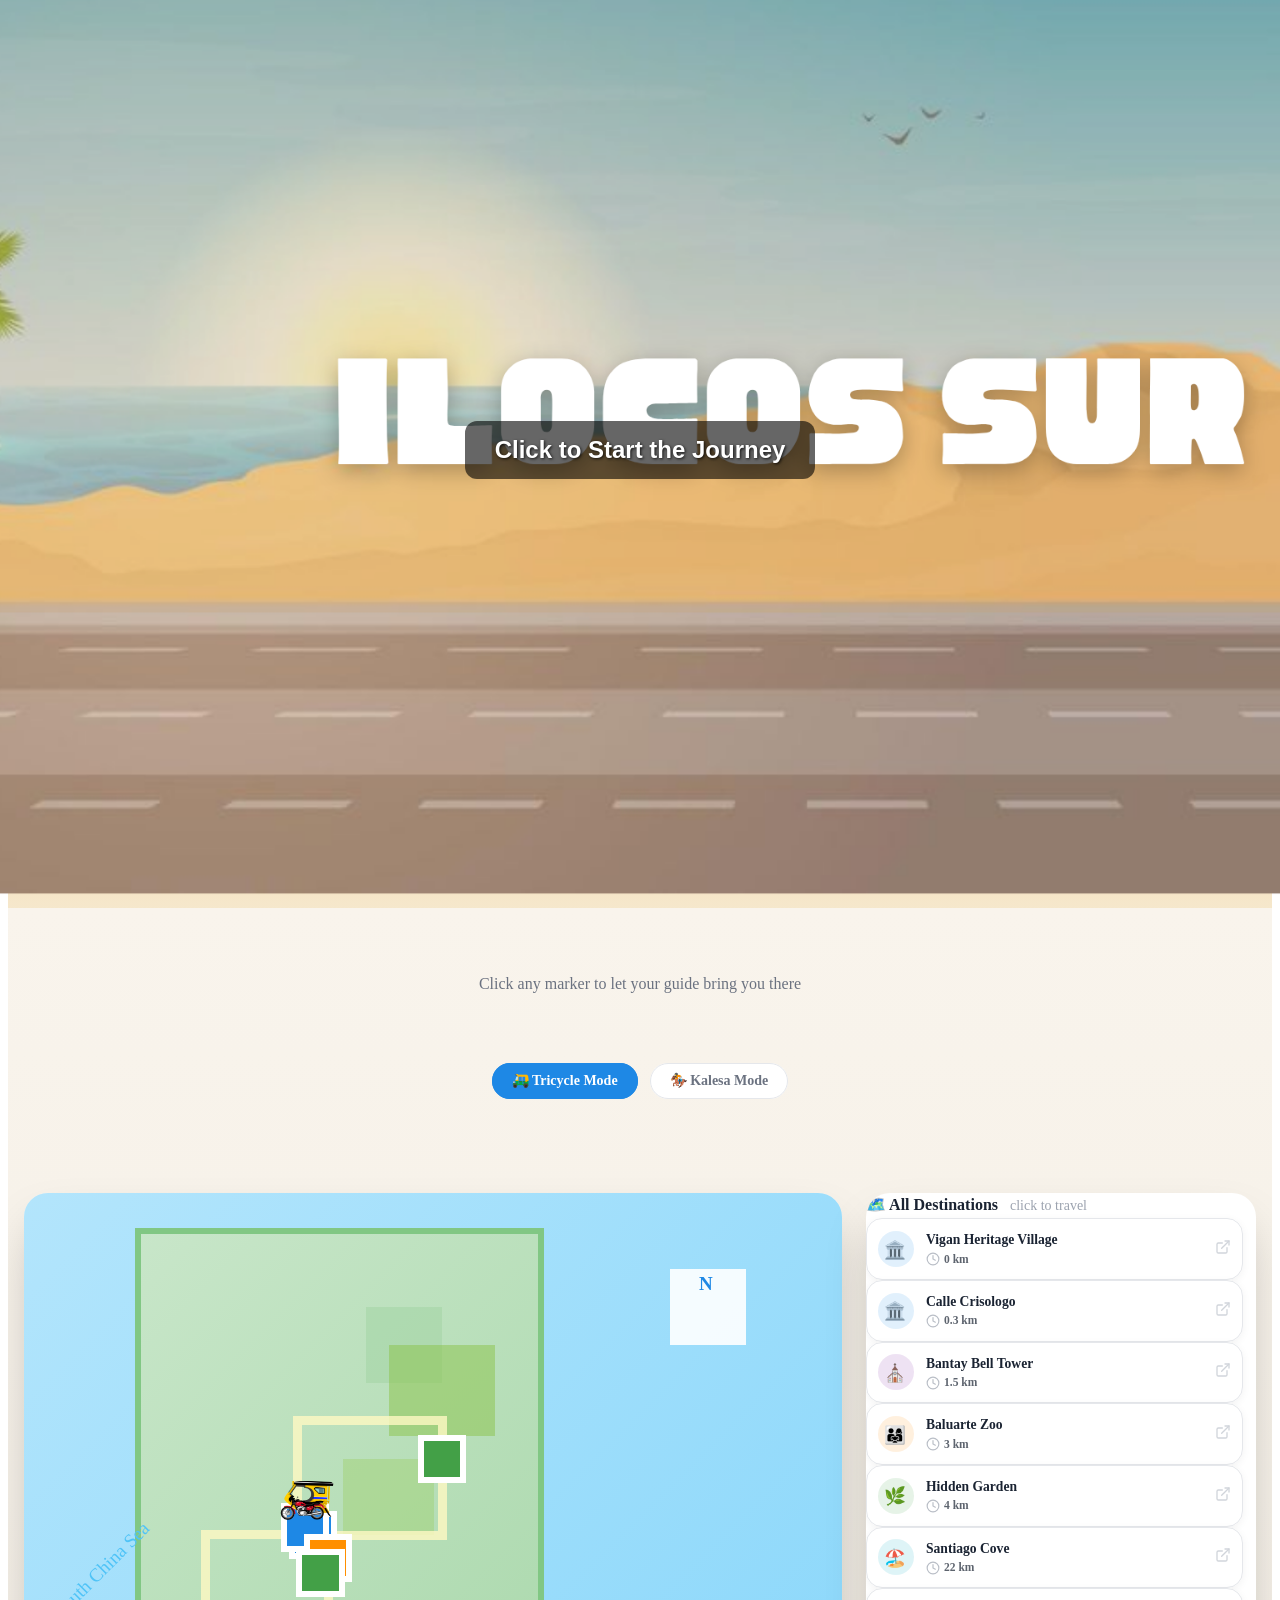
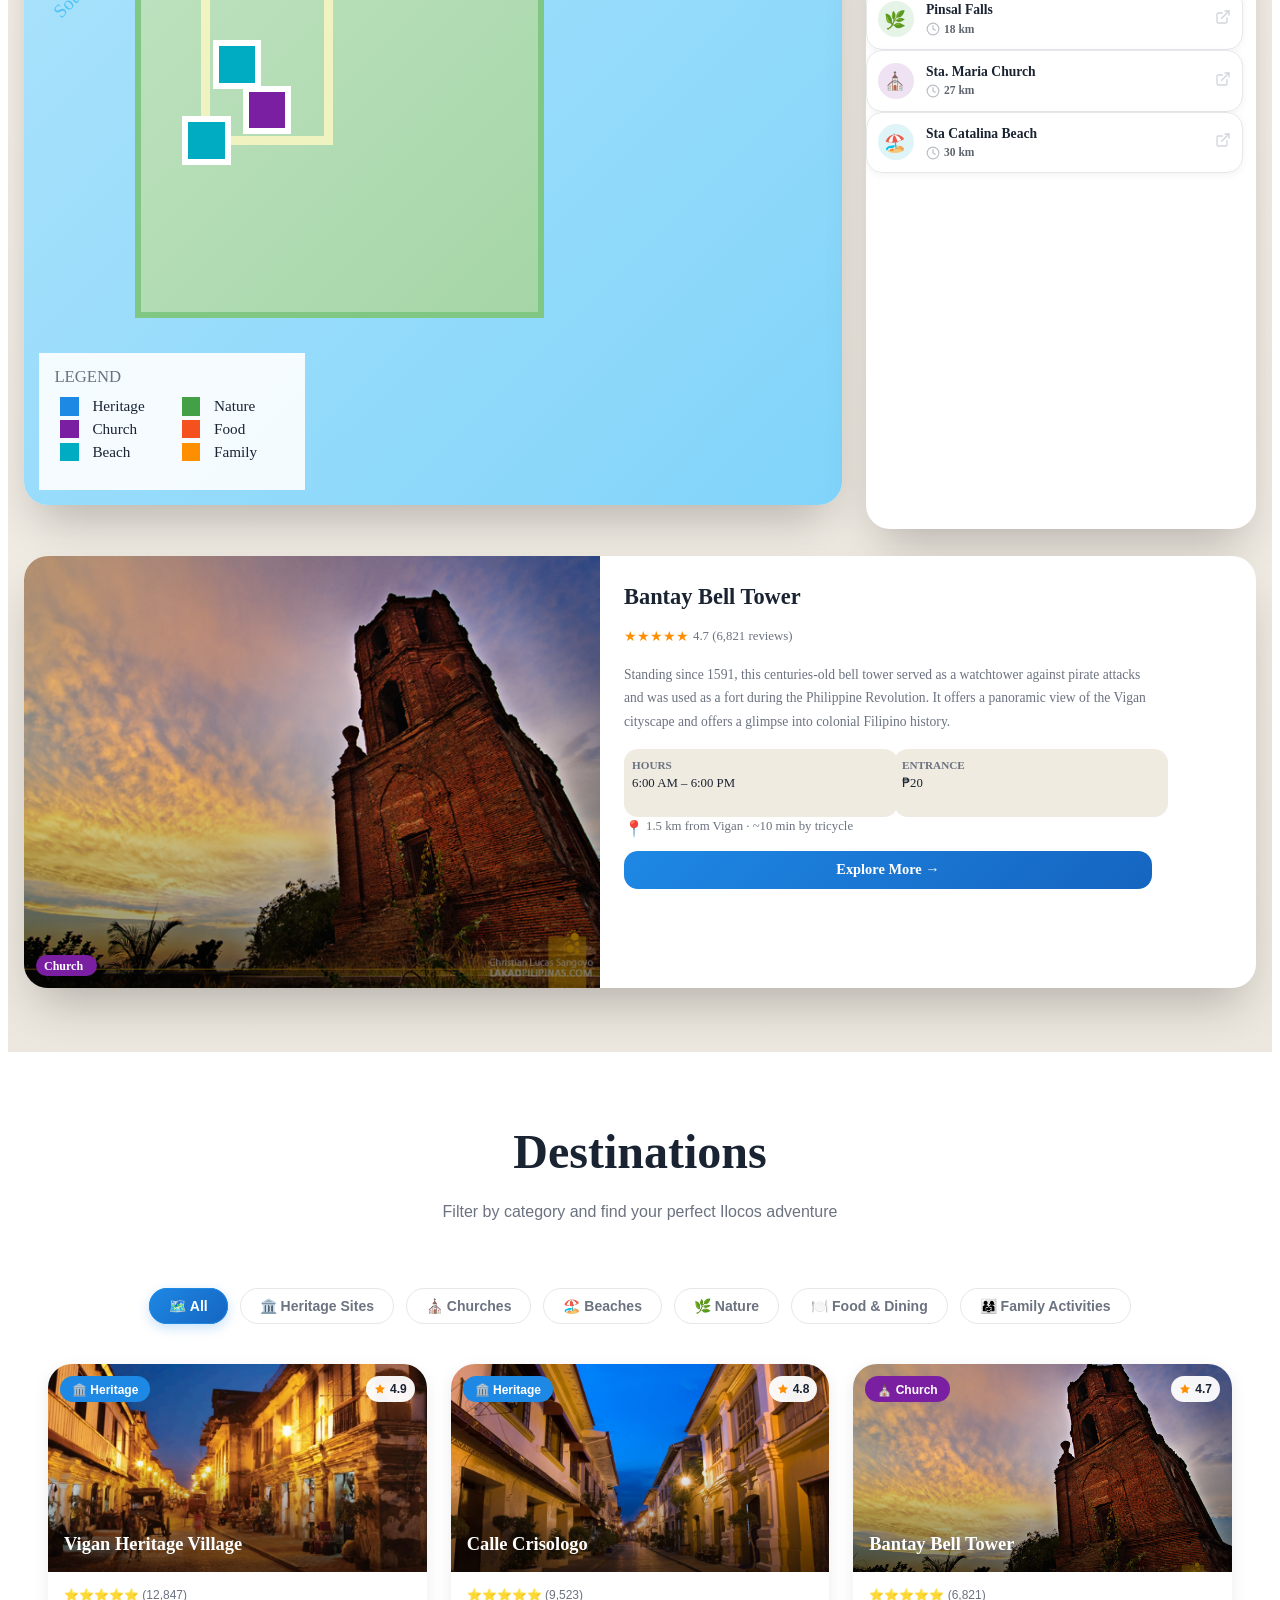
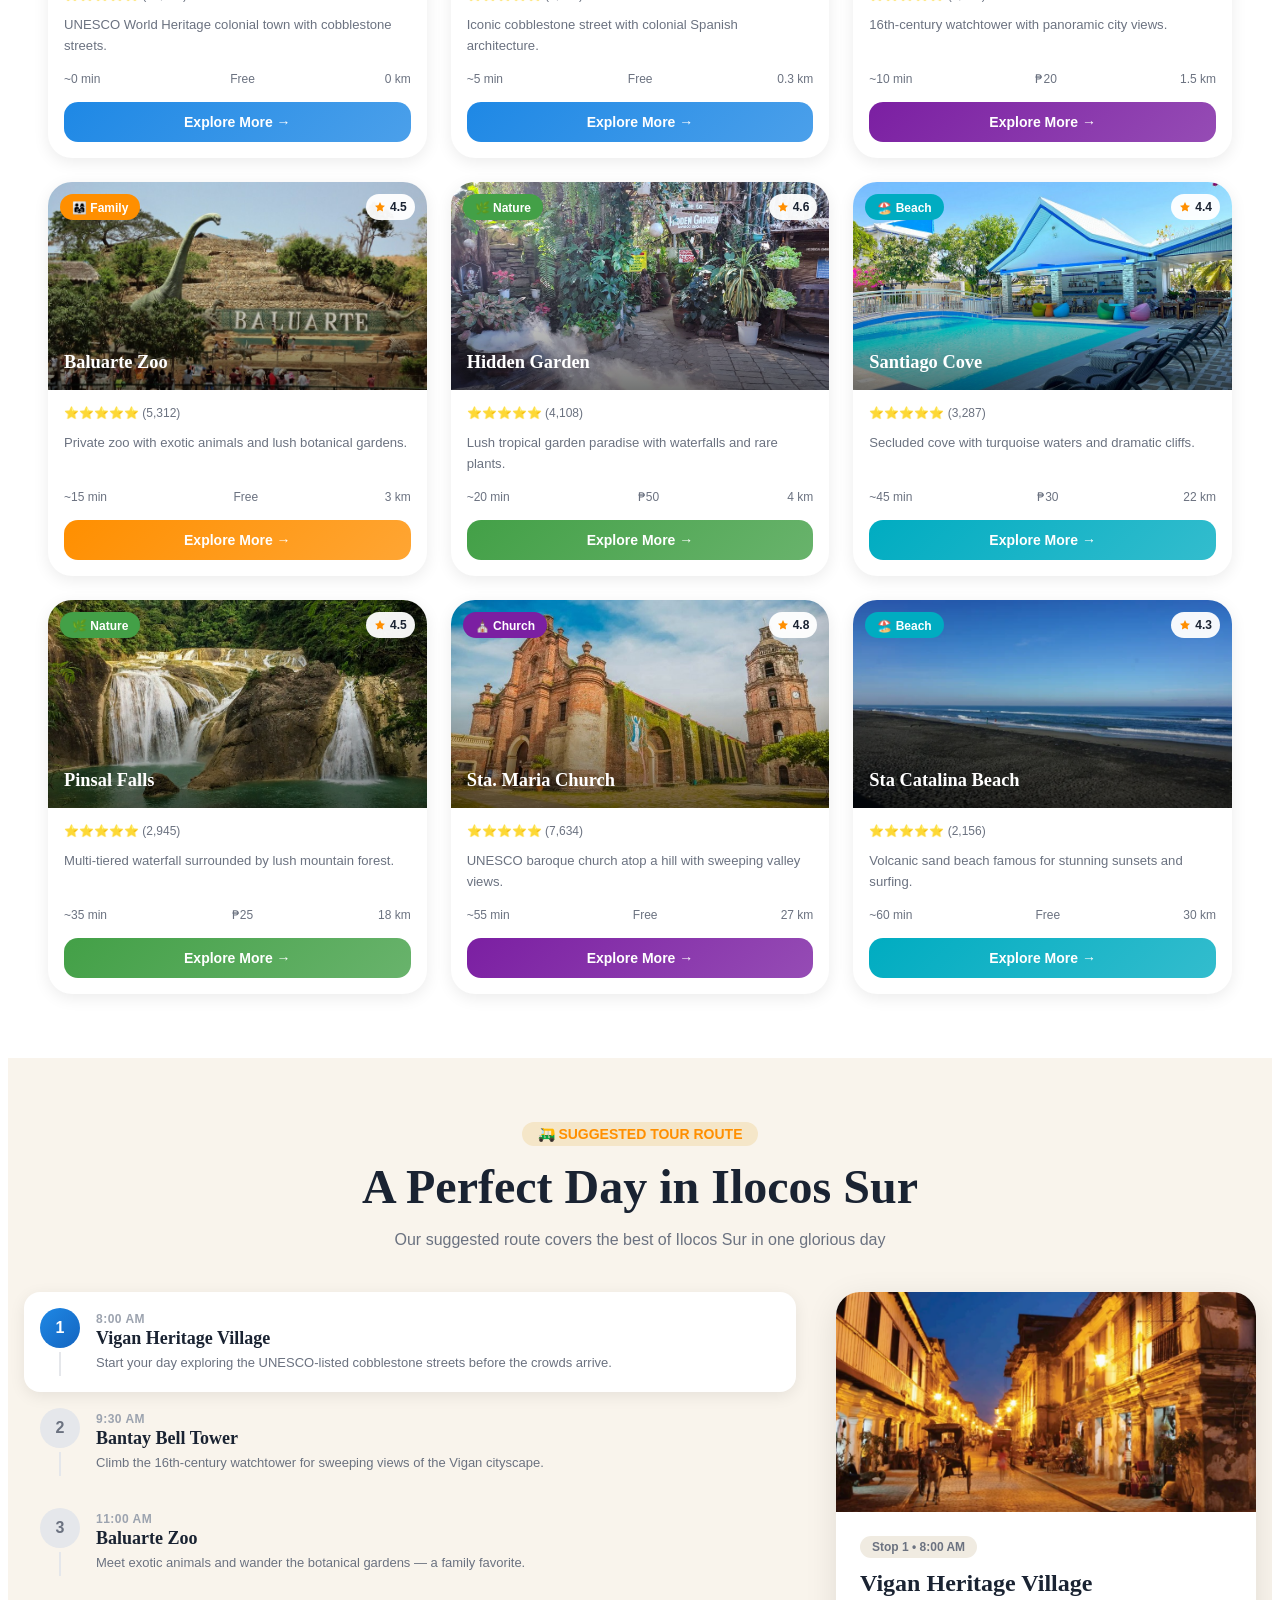
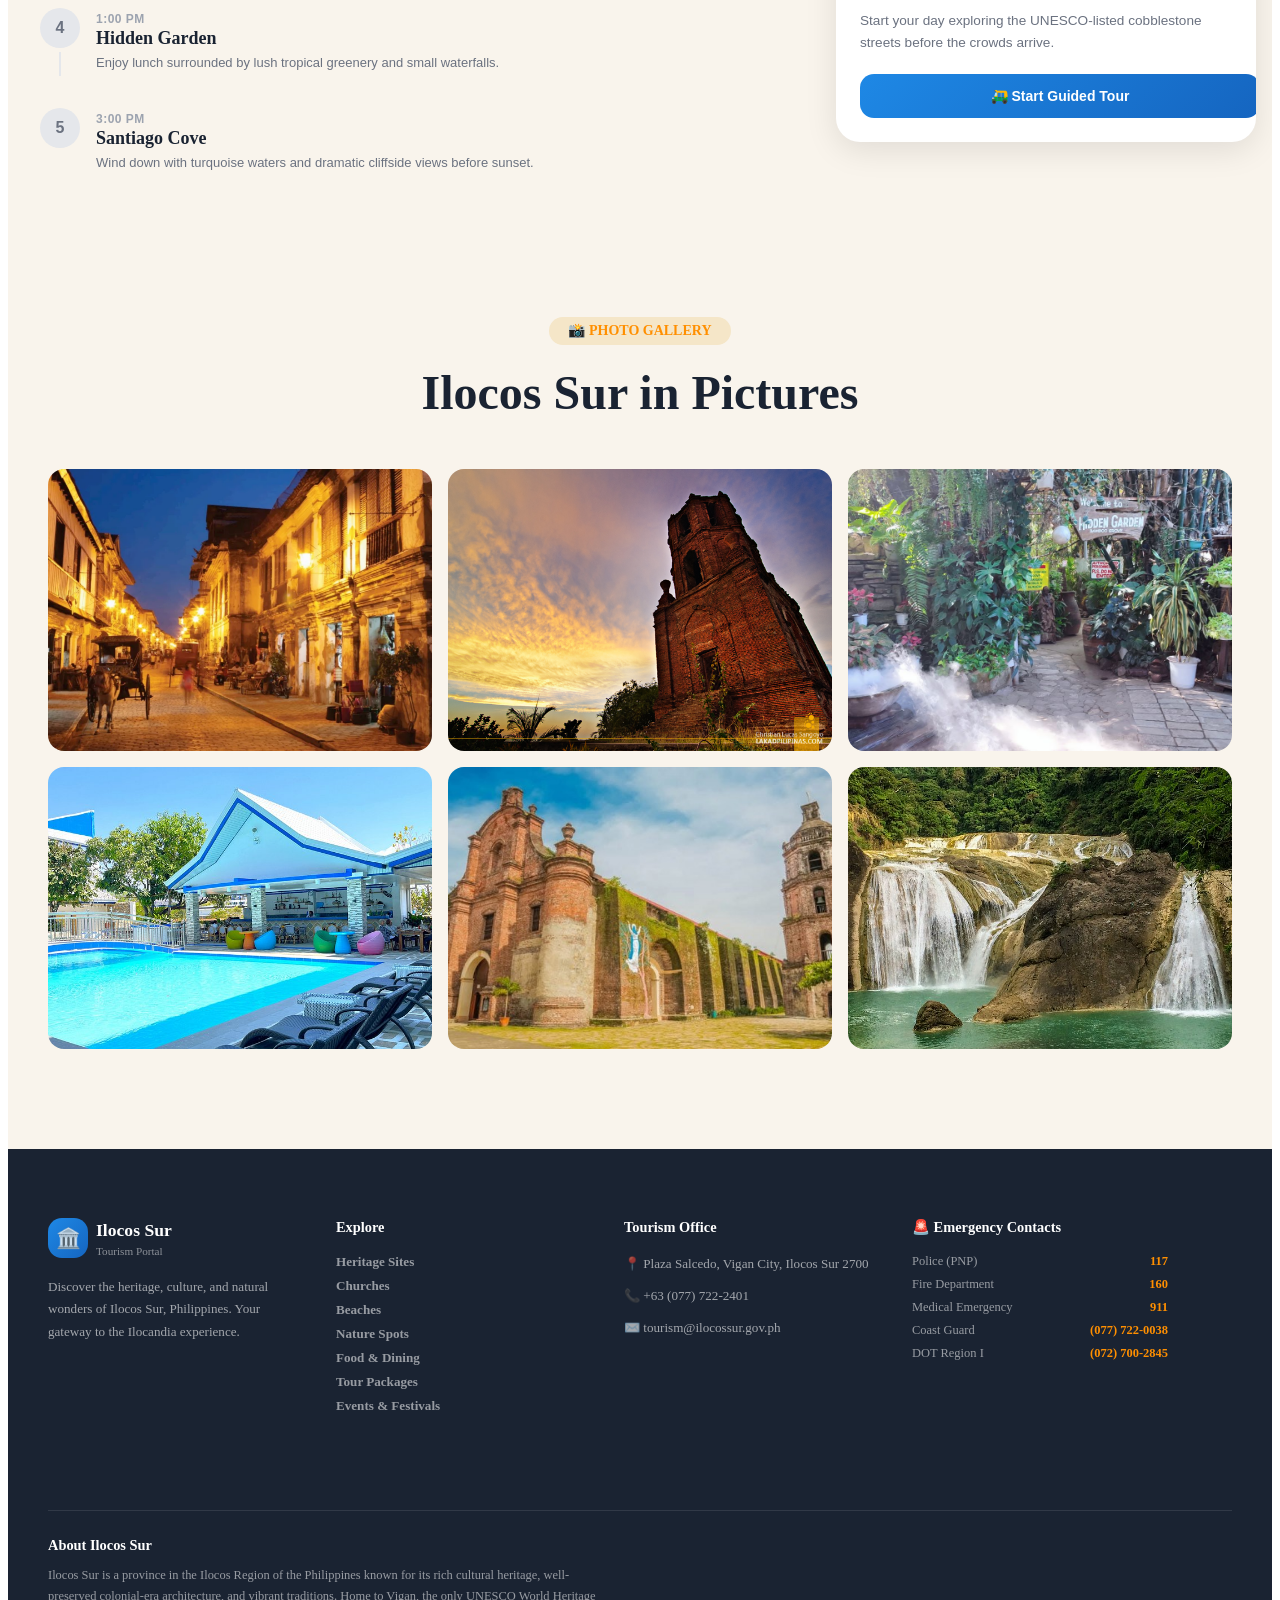
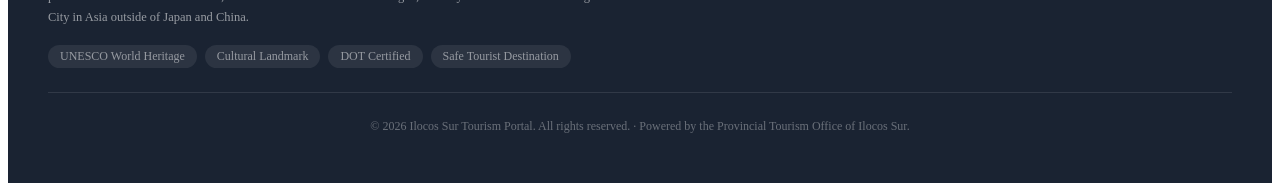
==== commit 8a7f20c3: "updated index.html and styles.css" ====
--- a/Frontend/HTML/index.html
+++ b/Frontend/HTML/index.html
@@ -3,7 +3,7 @@
 <head>
     <meta charset="UTF-8">
     <meta name="viewport" content="width=device-width, initial-scale=1.0">
-    <title>Document</title>
+    <title>Ilocos Sur Tourism</title>
     <link rel="stylesheet" href="../CSS/styles.css">
 
 <style>
@@ -43,14 +43,18 @@
     <div class="main-wrapper">
     <div class="main-inner-container">
         <div class="main-bg-container">
+
+            <!-- ============ HERO (now full viewport height) ============ -->
             <div class="main-hero-spacer"></div>
+
+            <!-- ============ INTERACTIVE MAP SECTION ============ -->
             <div class="main-content-section">
                 <div class="main-content-center">
-                    <div style="width: 1152px; max-width: 1152px; flex-direction: column; justify-content: flex-start; align-items: flex-start; gap: 27px; display: flex">
+                    <div style="width: 100%; max-width: 100%; flex-direction: column; justify-content: flex-start; align-items: flex-start; gap: 27px; display: flex">
                         <div style="align-self: stretch; flex-direction: column; justify-content: flex-start; align-items: center; display: flex">
                             <div style="text-align: center; color: #6B7280; font-size: 16px; font-family: Poppins; font-weight: 400; line-height: 24px; word-wrap: break-word">Click any marker to let your guide bring you there</div>
                         </div>
-                        <div style="width: 1152px; height: 79.20px; padding-top: 40px; justify-content: center; align-items: flex-start; gap: 12px; display: inline-flex">
+                        <div style="width: 100%; height: 79.20px; padding-top: 40px; justify-content: center; align-items: flex-start; gap: 12px; display: inline-flex">
                             <div id="tricycle-btn" style="cursor: pointer; padding-left: 20px; padding-right: 20px; padding-top: 8px; padding-bottom: 8px; background: #1E88E5; border-radius: 26843500px; outline: 1.60px #1E88E5 solid; outline-offset: -1.60px; flex-direction: column; justify-content: center; align-items: center; display: inline-flex; transition: all 0.2s;">
                                 <div style="text-align: center; color: white; font-size: 14px; font-family: Poppins; font-weight: 600; line-height: 20px; word-wrap: break-word">🛺 Tricycle Mode</div>
                             </div>
@@ -58,11 +62,13 @@
                                 <div style="text-align: center; color: #6B7280; font-size: 14px; font-family: Poppins; font-weight: 600; line-height: 20px; word-wrap: break-word">🏇 Kalesa Mode</div>
                             </div>
                         </div>
+
+                        <!-- Interactive Map -->
                         <div style="align-self: stretch; padding-top: 24px; flex-direction: column; justify-content: flex-start; align-items: flex-start; display: flex">
-                            <div style="align-self: stretch; height: 912px; position: relative">
-                                <div style="width: 760px; height: 912px; min-height: 480px; left: 0px; top: 0px; position: absolute; background: #E8F4F8; box-shadow: 0px 25px 50px -12px rgba(0, 0, 0, 0.25); overflow: hidden; border-radius: 24px; flex-direction: column; justify-content: flex-start; align-items: flex-start; display: inline-flex">
+                            <div style="align-self: stretch; height: 912px; display: flex; flex-direction: row; gap: 24px; width: 100%;">
+                                <div style="flex: 1; height: 912px; min-height: 480px; position: relative; background: #E8F4F8; box-shadow: 0px 25px 50px -12px rgba(0, 0, 0, 0.25); overflow: hidden; border-radius: 24px; flex-direction: column; justify-content: flex-start; align-items: flex-start; display: inline-flex">
                                     <div style="align-self: stretch; height: 912px; min-height: 480px; position: relative; overflow: hidden">
-                                        <div style="width: 760px; height: 912px; left: 0px; top: 0px; position: absolute; background: linear-gradient(135deg, #B3E5FC 0%, #81D4FA 100%)"></div>
+                                        <div style="width: 100%; height: 912px; left: 0px; top: 0px; position: absolute; background: linear-gradient(135deg, #B3E5FC 0%, #81D4FA 100%)"></div>
                                         <div style="width: 402.80px; height: 684px; left: 114px; top: 38px; position: absolute; background: linear-gradient(135deg, #C8E6C9 0%, #A5D6A7 100%); outline: 6.08px #81C784 solid; outline-offset: -3.04px"></div>
                                         <div style="width: 76px; height: 76px; left: 342px; top: 114px; position: absolute; opacity: 0.60; background: #A5D6A7"></div>
                                         <div style="width: 106.40px; height: 91.20px; left: 364.80px; top: 152px; position: absolute; opacity: 0.50; background: #8BC34A"></div>
@@ -94,44 +100,37 @@
                                         <div style="width: 76px; height: 76px; left: 646px; top: 76px; position: absolute; opacity: 0.90; background: white"></div>
                                         <div style="left: 674.88px; top: 79.80px; position: absolute; color: #1E88E5; font-size: 19px; font-family: Inter; font-weight: 700; word-wrap: break-word">N</div>
                                         <div style="left: 24.57px; top: 413.57px; position: absolute; transform: rotate(-45deg); transform-origin: top left; color: #4FC3F7; font-size: 19px; font-family: Inter; font-weight: 400; word-wrap: break-word">South China Sea</div>
-                                        
+
+                                        <!-- Popups / Toasts -->
+                                        <div id="map-popup" style="position: absolute; padding: 12px 16px; background: white; border-radius: 12px; box-shadow: 0 8px 24px rgba(0,0,0,0.15); opacity: 0; transition: opacity 0.3s, left 1.5s cubic-bezier(0.4, 0, 0.2, 1), top 1.5s cubic-bezier(0.4, 0, 0.2, 1); pointer-events: none; z-index: 10; display: flex; align-items: center; gap: 8px;">
+                                            <div style="width: 8px; height: 8px; background: #FF8F00; border-radius: 50%;"></div>
+                                            <div id="map-popup-text" style="color: #1A2332; font-size: 14px; font-family: Poppins; font-weight: 700;">Location</div>
+                                        </div>
+
+                                        <div id="travel-toast" style="position: absolute; bottom: 20px; right: 20px; background: #1A2332; color: white; padding: 12px 24px; border-radius: 12px; font-family: 'Poppins', sans-serif; font-size: 14px; font-weight: 600; display: flex; align-items: center; gap: 8px; opacity: 0; pointer-events: none; transition: opacity 0.3s ease; z-index: 20; box-shadow: 0 4px 12px rgba(0,0,0,0.3);">
+                                            <span style="font-size: 18px; margin-right: 4px;">🛺</span> Your guide is traveling there<span class="loading-dots">...</span>
+                                        </div>
+
                                         <!-- Animated Vehicle -->
-                                        <div id="map-popup" style="position: absolute; padding: 12px 16px; background: white; border-radius: 12px; box-shadow: 0 8px 24px rgba(0,0,0,0.15); opacity: 0; transition: opacity 0.3s, left 1.5s cubic-bezier(0.4, 0, 0.2, 1), top 1.5s cubic-bezier(0.4, 0, 0.2, 1); pointer-events: none; z-index: 10; display: flex; align-items: center; gap: 8px;">
-    <div style="width: 8px; height: 8px; background: #FF8F00; border-radius: 50%;"></div>
-    <div id="map-popup-text" style="color: #1A2332; font-size: 14px; font-family: Poppins; font-weight: 700;">Location</div>
-</div>
-
-<div id="travel-toast" style="position: absolute; bottom: 20px; right: 20px; background: #1A2332; color: white; padding: 12px 24px; border-radius: 12px; font-family: 'Poppins', sans-serif; font-size: 14px; font-weight: 600; display: flex; align-items: center; gap: 8px; opacity: 0; pointer-events: none; transition: opacity 0.3s ease; z-index: 20; box-shadow: 0 4px 12px rgba(0,0,0,0.3);">
-    <span style="font-size: 18px; margin-right: 4px;">🛺</span> Your guide is traveling there<span class="loading-dots">...</span>
-</div>
-<style>
-@keyframes blink { 0% { opacity: 0.2; } 20% { opacity: 1; } 100% { opacity: 0.2; } }
-.loading-dots { letter-spacing: 2px; }
-</style>
-
-<div id="map-popup" style="position: absolute; padding: 12px 16px; background: white; border-radius: 12px; box-shadow: 0 8px 24px rgba(0,0,0,0.15); opacity: 0; transition: opacity 0.3s, left 1.5s cubic-bezier(0.4, 0, 0.2, 1), top 1.5s cubic-bezier(0.4, 0, 0.2, 1); pointer-events: none; z-index: 10; display: flex; align-items: center; gap: 8px;">
-    <div style="width: 8px; height: 8px; background: #FF8F00; border-radius: 50%;"></div>
-    <div id="map-popup-text" style="color: #1A2332; font-size: 14px; font-family: Poppins; font-weight: 700;">Location</div>
-</div>
-<div id="tour-vehicle" style="width: 70px; height: 70px; left: 247px; top: 272.60px; position: absolute; z-index: 50;">
-                                            <img id="vehicle-img" src="../Assets/Tricycle_mode.png" alt="Vehicle" style="width: 100%; height: 100%; object-fit: contain;">
-                                        </div>
-                                    </div>
-                                </div>
-                                <div class="destinations-container">
+                                        <div id="tour-vehicle" style="width: 70px; height: 70px; left: 247px; top: 272.60px; position: absolute; z-index: 50;">
+                                            <div id="vehicle-pulse" class="vehicle-pulse"></div>
+                                            <img id="vehicle-img" src="../Assets/Tricycle_mode.png" alt="Vehicle" style="width: 100%; height: 100%; object-fit: contain; position: relative;">
+                                        </div>
+                                    </div>
+                                </div>
+
+                                <!-- Destinations sidebar list (left as-is, used by JS to move the vehicle) -->
+                                <div class="destinations-container" id="destinations-container">
                                     <div style="align-self: stretch; flex-direction: column; justify-content: flex-start; align-items: flex-start; display: flex">
                                         <div style="color: #1A2332; font-size: 16px; font-family: Poppins; font-weight: 700; line-height: 24px; word-wrap: break-word">🗺️ All Destinations <span style="color: #9CA3AF; font-size: 14px; font-weight: 400; margin-left: 8px;">click to travel</span></div>
                                     </div>
+
                                     <div class="destination-card">
                                         <div class="dest-icon-bg" style="background: rgba(30, 136, 229, 0.13);">
-                                            <div class="dest-icon-wrap">
-                                                <div class="dest-emoji">🏛️</div>
-                                            </div>
+                                            <div class="dest-icon-wrap"><div class="dest-emoji">🏛️</div></div>
                                         </div>
                                         <div class="dest-info-col">
-                                            <div class="dest-title-wrap">
-                                                <div class="dest-title">Vigan Heritage Village</div>
-                                            </div>
+                                            <div class="dest-title-wrap"><div class="dest-title">Vigan Heritage Village</div></div>
                                             <div class="dest-meta-wrap">
                                                 <div class="dest-clock"><svg width="14" height="14" viewBox="0 0 24 24" fill="none" stroke="#9CA3AF" stroke-width="2" stroke-linecap="round" stroke-linejoin="round"><circle cx="12" cy="12" r="10"></circle><polyline points="12 6 12 12 16 14"></polyline></svg></div>
                                                 <div class="dest-meta-text">0 km</div>
@@ -139,16 +138,13 @@
                                         </div>
                                         <div class="dest-link-icon"><svg width="16" height="16" viewBox="0 0 24 24" fill="none" stroke="#D1D5DB" stroke-width="2" stroke-linecap="round" stroke-linejoin="round"><path d="M18 13v6a2 2 0 0 1-2 2H5a2 2 0 0 1-2-2V8a2 2 0 0 1 2-2h6"></path><polyline points="15 3 21 3 21 9"></polyline><line x1="10" y1="14" x2="21" y2="3"></line></svg></div>
                                     </div>
+
                                     <div class="destination-card">
                                         <div class="dest-icon-bg" style="background: rgba(30, 136, 229, 0.13);">
-                                            <div class="dest-icon-wrap">
-                                                <div class="dest-emoji">🏛️</div>
-                                            </div>
+                                            <div class="dest-icon-wrap"><div class="dest-emoji">🏛️</div></div>
                                         </div>
                                         <div class="dest-info-col">
-                                            <div class="dest-title-wrap">
-                                                <div class="dest-title">Calle Crisologo</div>
-                                            </div>
+                                            <div class="dest-title-wrap"><div class="dest-title">Calle Crisologo</div></div>
                                             <div class="dest-meta-wrap">
                                                 <div class="dest-clock"><svg width="14" height="14" viewBox="0 0 24 24" fill="none" stroke="#9CA3AF" stroke-width="2" stroke-linecap="round" stroke-linejoin="round"><circle cx="12" cy="12" r="10"></circle><polyline points="12 6 12 12 16 14"></polyline></svg></div>
                                                 <div class="dest-meta-text">0.3 km</div>
@@ -156,16 +152,13 @@
                                         </div>
                                         <div class="dest-link-icon"><svg width="16" height="16" viewBox="0 0 24 24" fill="none" stroke="#D1D5DB" stroke-width="2" stroke-linecap="round" stroke-linejoin="round"><path d="M18 13v6a2 2 0 0 1-2 2H5a2 2 0 0 1-2-2V8a2 2 0 0 1 2-2h6"></path><polyline points="15 3 21 3 21 9"></polyline><line x1="10" y1="14" x2="21" y2="3"></line></svg></div>
                                     </div>
-                                    <div class="destination-card active">
-                                        <div class="dest-icon-bg" style="background: rgba(255, 255, 255, 0.20);">
-                                            <div class="dest-icon-wrap">
-                                                <div class="dest-emoji">⛪</div>
-                                            </div>
+
+                                    <div class="destination-card">
+                                        <div class="dest-icon-bg" style="background: rgba(123, 31, 162, 0.13);">
+                                            <div class="dest-icon-wrap"><div class="dest-emoji">⛪</div></div>
                                         </div>
                                         <div class="dest-info-col">
-                                            <div class="dest-title-wrap">
-                                                <div class="dest-title">Bantay Bell Tower</div>
-                                            </div>
+                                            <div class="dest-title-wrap"><div class="dest-title">Bantay Bell Tower</div></div>
                                             <div class="dest-meta-wrap">
                                                 <div class="dest-clock"><svg width="14" height="14" viewBox="0 0 24 24" fill="none" stroke="#9CA3AF" stroke-width="2" stroke-linecap="round" stroke-linejoin="round"><circle cx="12" cy="12" r="10"></circle><polyline points="12 6 12 12 16 14"></polyline></svg></div>
                                                 <div class="dest-meta-text">1.5 km</div>
@@ -173,16 +166,13 @@
                                         </div>
                                         <div class="dest-link-icon"><svg width="16" height="16" viewBox="0 0 24 24" fill="none" stroke="#D1D5DB" stroke-width="2" stroke-linecap="round" stroke-linejoin="round"><path d="M18 13v6a2 2 0 0 1-2 2H5a2 2 0 0 1-2-2V8a2 2 0 0 1 2-2h6"></path><polyline points="15 3 21 3 21 9"></polyline><line x1="10" y1="14" x2="21" y2="3"></line></svg></div>
                                     </div>
+
                                     <div class="destination-card">
                                         <div class="dest-icon-bg" style="background: rgba(255, 143, 0, 0.13);">
-                                            <div class="dest-icon-wrap">
-                                                <div class="dest-emoji">👨‍👩‍👧</div>
-                                            </div>
+                                            <div class="dest-icon-wrap"><div class="dest-emoji">👨‍👩‍👧</div></div>
                                         </div>
                                         <div class="dest-info-col">
-                                            <div class="dest-title-wrap">
-                                                <div class="dest-title">Baluarte Zoo</div>
-                                            </div>
+                                            <div class="dest-title-wrap"><div class="dest-title">Baluarte Zoo</div></div>
                                             <div class="dest-meta-wrap">
                                                 <div class="dest-clock"><svg width="14" height="14" viewBox="0 0 24 24" fill="none" stroke="#9CA3AF" stroke-width="2" stroke-linecap="round" stroke-linejoin="round"><circle cx="12" cy="12" r="10"></circle><polyline points="12 6 12 12 16 14"></polyline></svg></div>
                                                 <div class="dest-meta-text">3 km</div>
@@ -190,16 +180,13 @@
                                         </div>
                                         <div class="dest-link-icon"><svg width="16" height="16" viewBox="0 0 24 24" fill="none" stroke="#D1D5DB" stroke-width="2" stroke-linecap="round" stroke-linejoin="round"><path d="M18 13v6a2 2 0 0 1-2 2H5a2 2 0 0 1-2-2V8a2 2 0 0 1 2-2h6"></path><polyline points="15 3 21 3 21 9"></polyline><line x1="10" y1="14" x2="21" y2="3"></line></svg></div>
                                     </div>
+
                                     <div class="destination-card">
                                         <div class="dest-icon-bg" style="background: rgba(67, 160, 71, 0.13);">
-                                            <div class="dest-icon-wrap">
-                                                <div class="dest-emoji">🌿</div>
-                                            </div>
+                                            <div class="dest-icon-wrap"><div class="dest-emoji">🌿</div></div>
                                         </div>
                                         <div class="dest-info-col">
-                                            <div class="dest-title-wrap">
-                                                <div class="dest-title">Hidden Garden</div>
-                                            </div>
+                                            <div class="dest-title-wrap"><div class="dest-title">Hidden Garden</div></div>
                                             <div class="dest-meta-wrap">
                                                 <div class="dest-clock"><svg width="14" height="14" viewBox="0 0 24 24" fill="none" stroke="#9CA3AF" stroke-width="2" stroke-linecap="round" stroke-linejoin="round"><circle cx="12" cy="12" r="10"></circle><polyline points="12 6 12 12 16 14"></polyline></svg></div>
                                                 <div class="dest-meta-text">4 km</div>
@@ -207,16 +194,13 @@
                                         </div>
                                         <div class="dest-link-icon"><svg width="16" height="16" viewBox="0 0 24 24" fill="none" stroke="#D1D5DB" stroke-width="2" stroke-linecap="round" stroke-linejoin="round"><path d="M18 13v6a2 2 0 0 1-2 2H5a2 2 0 0 1-2-2V8a2 2 0 0 1 2-2h6"></path><polyline points="15 3 21 3 21 9"></polyline><line x1="10" y1="14" x2="21" y2="3"></line></svg></div>
                                     </div>
+
                                     <div class="destination-card">
                                         <div class="dest-icon-bg" style="background: rgba(0, 172, 193, 0.13);">
-                                            <div class="dest-icon-wrap">
-                                                <div class="dest-emoji">🏖️</div>
-                                            </div>
+                                            <div class="dest-icon-wrap"><div class="dest-emoji">🏖️</div></div>
                                         </div>
                                         <div class="dest-info-col">
-                                            <div class="dest-title-wrap">
-                                                <div class="dest-title">Santiago Cove</div>
-                                            </div>
+                                            <div class="dest-title-wrap"><div class="dest-title">Santiago Cove</div></div>
                                             <div class="dest-meta-wrap">
                                                 <div class="dest-clock"><svg width="14" height="14" viewBox="0 0 24 24" fill="none" stroke="#9CA3AF" stroke-width="2" stroke-linecap="round" stroke-linejoin="round"><circle cx="12" cy="12" r="10"></circle><polyline points="12 6 12 12 16 14"></polyline></svg></div>
                                                 <div class="dest-meta-text">22 km</div>
@@ -224,16 +208,13 @@
                                         </div>
                                         <div class="dest-link-icon"><svg width="16" height="16" viewBox="0 0 24 24" fill="none" stroke="#D1D5DB" stroke-width="2" stroke-linecap="round" stroke-linejoin="round"><path d="M18 13v6a2 2 0 0 1-2 2H5a2 2 0 0 1-2-2V8a2 2 0 0 1 2-2h6"></path><polyline points="15 3 21 3 21 9"></polyline><line x1="10" y1="14" x2="21" y2="3"></line></svg></div>
                                     </div>
+
                                     <div class="destination-card">
                                         <div class="dest-icon-bg" style="background: rgba(67, 160, 71, 0.13);">
-                                            <div class="dest-icon-wrap">
-                                                <div class="dest-emoji">🌿</div>
-                                            </div>
+                                            <div class="dest-icon-wrap"><div class="dest-emoji">🌿</div></div>
                                         </div>
                                         <div class="dest-info-col">
-                                            <div class="dest-title-wrap">
-                                                <div class="dest-title">Pinsal Falls</div>
-                                            </div>
+                                            <div class="dest-title-wrap"><div class="dest-title">Pinsal Falls</div></div>
                                             <div class="dest-meta-wrap">
                                                 <div class="dest-clock"><svg width="14" height="14" viewBox="0 0 24 24" fill="none" stroke="#9CA3AF" stroke-width="2" stroke-linecap="round" stroke-linejoin="round"><circle cx="12" cy="12" r="10"></circle><polyline points="12 6 12 12 16 14"></polyline></svg></div>
                                                 <div class="dest-meta-text">18 km</div>
@@ -241,16 +222,13 @@
                                         </div>
                                         <div class="dest-link-icon"><svg width="16" height="16" viewBox="0 0 24 24" fill="none" stroke="#D1D5DB" stroke-width="2" stroke-linecap="round" stroke-linejoin="round"><path d="M18 13v6a2 2 0 0 1-2 2H5a2 2 0 0 1-2-2V8a2 2 0 0 1 2-2h6"></path><polyline points="15 3 21 3 21 9"></polyline><line x1="10" y1="14" x2="21" y2="3"></line></svg></div>
                                     </div>
+
                                     <div class="destination-card">
                                         <div class="dest-icon-bg" style="background: rgba(123, 31, 162, 0.13);">
-                                            <div class="dest-icon-wrap">
-                                                <div class="dest-emoji">⛪</div>
-                                            </div>
+                                            <div class="dest-icon-wrap"><div class="dest-emoji">⛪</div></div>
                                         </div>
                                         <div class="dest-info-col">
-                                            <div class="dest-title-wrap">
-                                                <div class="dest-title">Sta. Maria Church</div>
-                                            </div>
+                                            <div class="dest-title-wrap"><div class="dest-title">Sta. Maria Church</div></div>
                                             <div class="dest-meta-wrap">
                                                 <div class="dest-clock"><svg width="14" height="14" viewBox="0 0 24 24" fill="none" stroke="#9CA3AF" stroke-width="2" stroke-linecap="round" stroke-linejoin="round"><circle cx="12" cy="12" r="10"></circle><polyline points="12 6 12 12 16 14"></polyline></svg></div>
                                                 <div class="dest-meta-text">27 km</div>
@@ -258,16 +236,13 @@
                                         </div>
                                         <div class="dest-link-icon"><svg width="16" height="16" viewBox="0 0 24 24" fill="none" stroke="#D1D5DB" stroke-width="2" stroke-linecap="round" stroke-linejoin="round"><path d="M18 13v6a2 2 0 0 1-2 2H5a2 2 0 0 1-2-2V8a2 2 0 0 1 2-2h6"></path><polyline points="15 3 21 3 21 9"></polyline><line x1="10" y1="14" x2="21" y2="3"></line></svg></div>
                                     </div>
+
                                     <div class="destination-card">
                                         <div class="dest-icon-bg" style="background: rgba(0, 172, 193, 0.13);">
-                                            <div class="dest-icon-wrap">
-                                                <div class="dest-emoji">🏖️</div>
-                                            </div>
+                                            <div class="dest-icon-wrap"><div class="dest-emoji">🏖️</div></div>
                                         </div>
                                         <div class="dest-info-col">
-                                            <div class="dest-title-wrap">
-                                                <div class="dest-title">Sta Catalina Beach</div>
-                                            </div>
+                                            <div class="dest-title-wrap"><div class="dest-title">Sta Catalina Beach</div></div>
                                             <div class="dest-meta-wrap">
                                                 <div class="dest-clock"><svg width="14" height="14" viewBox="0 0 24 24" fill="none" stroke="#9CA3AF" stroke-width="2" stroke-linecap="round" stroke-linejoin="round"><circle cx="12" cy="12" r="10"></circle><polyline points="12 6 12 12 16 14"></polyline></svg></div>
                                                 <div class="dest-meta-text">30 km</div>
@@ -275,2253 +250,524 @@
                                         </div>
                                         <div class="dest-link-icon"><svg width="16" height="16" viewBox="0 0 24 24" fill="none" stroke="#D1D5DB" stroke-width="2" stroke-linecap="round" stroke-linejoin="round"><path d="M18 13v6a2 2 0 0 1-2 2H5a2 2 0 0 1-2-2V8a2 2 0 0 1 2-2h6"></path><polyline points="15 3 21 3 21 9"></polyline><line x1="10" y1="14" x2="21" y2="3"></line></svg></div>
                                     </div>
-                                    <div class="destination-card">
-                                        <div class="dest-icon-bg" style="background: rgba(30, 136, 229, 0.13);">
-                                            <div class="dest-icon-wrap">
-                                                <div class="dest-emoji">🌄</div>
-                                            </div>
-                                        </div>
-                                        <div class="dest-info-col">
-                                            <div class="dest-title-wrap">
-                                                <div class="dest-title">Mount Bimmauwag</div>
-                                            </div>
-                                            <div class="dest-meta-wrap">
-                                                <div class="dest-clock"><svg width="14" height="14" viewBox="0 0 24 24" fill="none" stroke="#9CA3AF" stroke-width="2" stroke-linecap="round" stroke-linejoin="round"><circle cx="12" cy="12" r="10"></circle><polyline points="12 6 12 12 16 14"></polyline></svg></div>
-                                                <div class="dest-meta-text">1 hr 15 min · 35 km</div>
-                                            </div>
-                                        </div>
-                                        <div class="dest-link-icon"><svg width="16" height="16" viewBox="0 0 24 24" fill="none" stroke="#D1D5DB" stroke-width="2" stroke-linecap="round" stroke-linejoin="round"><path d="M18 13v6a2 2 0 0 1-2 2H5a2 2 0 0 1-2-2V8a2 2 0 0 1 2-2h6"></path><polyline points="15 3 21 3 21 9"></polyline><line x1="10" y1="14" x2="21" y2="3"></line></svg></div>
-                                    </div>
-                                    <div class="destination-card">
-                                        <div class="dest-icon-bg" style="background: rgba(30, 136, 229, 0.13);">
-                                            <div class="dest-icon-wrap">
-                                                <div class="dest-emoji">🏞️</div>
-                                            </div>
-                                        </div>
-                                        <div class="dest-info-col">
-                                            <div class="dest-title-wrap">
-                                                <div class="dest-title">Nagbukel Beach</div>
-                                            </div>
-                                            <div class="dest-meta-wrap">
-                                                <div class="dest-clock"><svg width="14" height="14" viewBox="0 0 24 24" fill="none" stroke="#9CA3AF" stroke-width="2" stroke-linecap="round" stroke-linejoin="round"><circle cx="12" cy="12" r="10"></circle><polyline points="12 6 12 12 16 14"></polyline></svg></div>
-                                                <div class="dest-meta-text">1 hr 30 min · 40 km</div>
-                                            </div>
-                                        </div>
-                                        <div class="dest-link-icon"><svg width="16" height="16" viewBox="0 0 24 24" fill="none" stroke="#D1D5DB" stroke-width="2" stroke-linecap="round" stroke-linejoin="round"><path d="M18 13v6a2 2 0 0 1-2 2H5a2 2 0 0 1-2-2V8a2 2 0 0 1 2-2h6"></path><polyline points="15 3 21 3 21 9"></polyline><line x1="10" y1="14" x2="21" y2="3"></line></svg></div>
-                                    </div>
-                                    <div class="destination-card active">
-                                        <div class="dest-icon-bg" style="background: rgba(255, 255, 255, 0.20);">
-                                            <div class="dest-icon-wrap">
-                                                <div class="dest-emoji">🏛️</div>
-                                            </div>
-                                        </div>
-                                        <div class="dest-info-col">
-                                            <div class="dest-title-wrap">
-                                                <div class="dest-title">St. Paul Metropolitan Cathedral</div>
-                                            </div>
-                                            <div class="dest-meta-wrap">
-                                                <div class="dest-clock"><svg width="14" height="14" viewBox="0 0 24 24" fill="none" stroke="#9CA3AF" stroke-width="2" stroke-linecap="round" stroke-linejoin="round"><circle cx="12" cy="12" r="10"></circle><polyline points="12 6 12 12 16 14"></polyline></svg></div>
-                                                <div class="dest-meta-text">0.4 km</div>
-                                            </div>
-                                        </div>
-                                        <div class="dest-link-icon"><svg width="16" height="16" viewBox="0 0 24 24" fill="none" stroke="#D1D5DB" stroke-width="2" stroke-linecap="round" stroke-linejoin="round"><path d="M18 13v6a2 2 0 0 1-2 2H5a2 2 0 0 1-2-2V8a2 2 0 0 1 2-2h6"></path><polyline points="15 3 21 3 21 9"></polyline><line x1="10" y1="14" x2="21" y2="3"></line></svg></div>
-                                    </div>
-                                    <div class="destination-card">
-                                        <div class="dest-icon-bg" style="background: rgba(255, 143, 0, 0.13);">
-                                            <div class="dest-icon-wrap">
-                                                <div class="dest-emoji">🌸</div>
-                                            </div>
-                                        </div>
-                                        <div class="dest-info-col">
-                                            <div class="dest-title-wrap">
-                                                <div class="dest-title">Arakyo Festival Grounds</div>
-                                            </div>
-                                            <div class="dest-meta-wrap">
-                                                <div class="dest-clock"><svg width="14" height="14" viewBox="0 0 24 24" fill="none" stroke="#9CA3AF" stroke-width="2" stroke-linecap="round" stroke-linejoin="round"><circle cx="12" cy="12" r="10"></circle><polyline points="12 6 12 12 16 14"></polyline></svg></div>
-                                                <div class="dest-meta-text">2.1 km</div>
-                                            </div>
-                                        </div>
-                                        <div class="dest-link-icon"><svg width="16" height="16" viewBox="0 0 24 24" fill="none" stroke="#D1D5DB" stroke-width="2" stroke-linecap="round" stroke-linejoin="round"><path d="M18 13v6a2 2 0 0 1-2 2H5a2 2 0 0 1-2-2V8a2 2 0 0 1 2-2h6"></path><polyline points="15 3 21 3 21 9"></polyline><line x1="10" y1="14" x2="21" y2="3"></line></svg></div>
-                                    </div>
-                                    <div class="destination-card">
-                                        <div class="dest-icon-bg" style="background: rgba(67, 160, 71, 0.13);">
-                                            <div class="dest-icon-wrap">
-                                                <div class="dest-emoji">🎨</div>
-                                            </div>
-                                        </div>
-                                        <div class="dest-info-col">
-                                            <div class="dest-title-wrap">
-                                                <div class="dest-title">Vigan Art Gallery</div>
-                                            </div>
-                                            <div class="dest-meta-wrap">
-                                                <div class="dest-clock"><svg width="14" height="14" viewBox="0 0 24 24" fill="none" stroke="#9CA3AF" stroke-width="2" stroke-linecap="round" stroke-linejoin="round"><circle cx="12" cy="12" r="10"></circle><polyline points="12 6 12 12 16 14"></polyline></svg></div>
-                                                <div class="dest-meta-text">0.8 km</div>
-                                            </div>
-                                        </div>
-                                        <div class="dest-link-icon"><svg width="16" height="16" viewBox="0 0 24 24" fill="none" stroke="#D1D5DB" stroke-width="2" stroke-linecap="round" stroke-linejoin="round"><path d="M18 13v6a2 2 0 0 1-2 2H5a2 2 0 0 1-2-2V8a2 2 0 0 1 2-2h6"></path><polyline points="15 3 21 3 21 9"></polyline><line x1="10" y1="14" x2="21" y2="3"></line></svg></div>
-                                    </div>
-                                    <div class="destination-card">
-                                        <div class="dest-icon-bg" style="background: rgba(0, 172, 193, 0.13);">
-                                            <div class="dest-icon-wrap">
-                                                <div class="dest-emoji">🏰</div>
-                                            </div>
-                                        </div>
-                                        <div class="dest-info-col">
-                                            <div class="dest-title-wrap">
-                                                <div class="dest-title">Quema House</div>
-                                            </div>
-                                            <div class="dest-meta-wrap">
-                                                <div class="dest-clock"><svg width="14" height="14" viewBox="0 0 24 24" fill="none" stroke="#9CA3AF" stroke-width="2" stroke-linecap="round" stroke-linejoin="round"><circle cx="12" cy="12" r="10"></circle><polyline points="12 6 12 12 16 14"></polyline></svg></div>
-                                                <div class="dest-meta-text">0.6 km</div>
-                                            </div>
-                                        </div>
-                                        <div class="dest-link-icon"><svg width="16" height="16" viewBox="0 0 24 24" fill="none" stroke="#D1D5DB" stroke-width="2" stroke-linecap="round" stroke-linejoin="round"><path d="M18 13v6a2 2 0 0 1-2 2H5a2 2 0 0 1-2-2V8a2 2 0 0 1 2-2h6"></path><polyline points="15 3 21 3 21 9"></polyline><line x1="10" y1="14" x2="21" y2="3"></line></svg></div>
-                                    </div>
-                                    <div class="destination-card">
-                                        <div class="dest-icon-bg" style="background: rgba(67, 160, 71, 0.13);">
-                                            <div class="dest-icon-wrap">
-                                                <div class="dest-emoji">🌳</div>
-                                            </div>
-                                        </div>
-                                        <div class="dest-info-col">
-                                            <div class="dest-title-wrap">
-                                                <div class="dest-title">Magsingal River Park</div>
-                                            </div>
-                                            <div class="dest-meta-wrap">
-                                                <div class="dest-clock"><svg width="14" height="14" viewBox="0 0 24 24" fill="none" stroke="#9CA3AF" stroke-width="2" stroke-linecap="round" stroke-linejoin="round"><circle cx="12" cy="12" r="10"></circle><polyline points="12 6 12 12 16 14"></polyline></svg></div>
-                                                <div class="dest-meta-text">8 km</div>
-                                            </div>
-                                        </div>
-                                        <div class="dest-link-icon"><svg width="16" height="16" viewBox="0 0 24 24" fill="none" stroke="#D1D5DB" stroke-width="2" stroke-linecap="round" stroke-linejoin="round"><path d="M18 13v6a2 2 0 0 1-2 2H5a2 2 0 0 1-2-2V8a2 2 0 0 1 2-2h6"></path><polyline points="15 3 21 3 21 9"></polyline><line x1="10" y1="14" x2="21" y2="3"></line></svg></div>
-                                    </div>
-                                    <div class="destination-card">
-                                        <div class="dest-icon-bg" style="background: rgba(123, 31, 162, 0.13);">
-                                            <div class="dest-icon-wrap">
-                                                <div class="dest-emoji">🛍️</div>
-                                            </div>
-                                        </div>
-                                        <div class="dest-info-col">
-                                            <div class="dest-title-wrap">
-                                                <div class="dest-title">Vigan Public Market</div>
-                                            </div>
-                                            <div class="dest-meta-wrap">
-                                                <div class="dest-clock"><svg width="14" height="14" viewBox="0 0 24 24" fill="none" stroke="#9CA3AF" stroke-width="2" stroke-linecap="round" stroke-linejoin="round"><circle cx="12" cy="12" r="10"></circle><polyline points="12 6 12 12 16 14"></polyline></svg></div>
-                                                <div class="dest-meta-text">1 km</div>
-                                            </div>
-                                        </div>
-                                        <div class="dest-link-icon"><svg width="16" height="16" viewBox="0 0 24 24" fill="none" stroke="#D1D5DB" stroke-width="2" stroke-linecap="round" stroke-linejoin="round"><path d="M18 13v6a2 2 0 0 1-2 2H5a2 2 0 0 1-2-2V8a2 2 0 0 1 2-2h6"></path><polyline points="15 3 21 3 21 9"></polyline><line x1="10" y1="14" x2="21" y2="3"></line></svg></div>
-                                    </div>
-                                    <div class="destination-card">
-                                        <div class="dest-icon-bg" style="background: rgba(0, 172, 193, 0.13);">
-                                            <div class="dest-icon-wrap">
-                                                <div class="dest-emoji">⛪</div>
-                                            </div>
-                                        </div>
-                                        <div class="dest-info-col">
-                                            <div class="dest-title-wrap">
-                                                <div class="dest-title">San Augustine Church</div>
-                                            </div>
-                                            <div class="dest-meta-wrap">
-                                                <div class="dest-clock"><svg width="14" height="14" viewBox="0 0 24 24" fill="none" stroke="#9CA3AF" stroke-width="2" stroke-linecap="round" stroke-linejoin="round"><circle cx="12" cy="12" r="10"></circle><polyline points="12 6 12 12 16 14"></polyline></svg></div>
-                                                <div class="dest-meta-text">0.5 km</div>
-                                            </div>
-                                        </div>
-                                        <div class="dest-link-icon"><svg width="16" height="16" viewBox="0 0 24 24" fill="none" stroke="#D1D5DB" stroke-width="2" stroke-linecap="round" stroke-linejoin="round"><path d="M18 13v6a2 2 0 0 1-2 2H5a2 2 0 0 1-2-2V8a2 2 0 0 1 2-2h6"></path><polyline points="15 3 21 3 21 9"></polyline><line x1="10" y1="14" x2="21" y2="3"></line></svg></div>
-                                    </div>
-                                    <div class="destination-card">
-                                        <div class="dest-icon-bg" style="background: rgba(30, 136, 229, 0.13);">
-                                            <div class="dest-icon-wrap">
-                                                <div class="dest-emoji">🍜</div>
-                                            </div>
-                                        </div>
-                                        <div class="dest-info-col">
-                                            <div class="dest-title-wrap">
-                                                <div class="dest-title">Vigan Empanadaan</div>
-                                            </div>
-                                            <div class="dest-meta-wrap">
-                                                <div class="dest-clock"><svg width="14" height="14" viewBox="0 0 24 24" fill="none" stroke="#9CA3AF" stroke-width="2" stroke-linecap="round" stroke-linejoin="round"><circle cx="12" cy="12" r="10"></circle><polyline points="12 6 12 12 16 14"></polyline></svg></div>
-                                                <div class="dest-meta-text">0.7 km</div>
-                                            </div>
-                                        </div>
-                                        <div class="dest-link-icon"><svg width="16" height="16" viewBox="0 0 24 24" fill="none" stroke="#D1D5DB" stroke-width="2" stroke-linecap="round" stroke-linejoin="round"><path d="M18 13v6a2 2 0 0 1-2 2H5a2 2 0 0 1-2-2V8a2 2 0 0 1 2-2h6"></path><polyline points="15 3 21 3 21 9"></polyline><line x1="10" y1="14" x2="21" y2="3"></line></svg></div>
-                                    </div>
-                                    <div class="destination-card">
-                                        <div class="dest-icon-bg" style="background: rgba(30, 136, 229, 0.13);">
-                                            <div class="dest-icon-wrap">
-                                                <div class="dest-emoji">🏞️</div>
-                                            </div>
-                                        </div>
-                                        <div class="dest-info-col">
-                                            <div class="dest-title-wrap">
-                                                <div class="dest-title">Bantay Riverside</div>
-                                            </div>
-                                            <div class="dest-meta-wrap">
-                                                <div class="dest-clock"><svg width="14" height="14" viewBox="0 0 24 24" fill="none" stroke="#9CA3AF" stroke-width="2" stroke-linecap="round" stroke-linejoin="round"><circle cx="12" cy="12" r="10"></circle><polyline points="12 6 12 12 16 14"></polyline></svg></div>
-                                                <div class="dest-meta-text">3 km</div>
-                                            </div>
-                                        </div>
-                                        <div class="dest-link-icon"><svg width="16" height="16" viewBox="0 0 24 24" fill="none" stroke="#D1D5DB" stroke-width="2" stroke-linecap="round" stroke-linejoin="round"><path d="M18 13v6a2 2 0 0 1-2 2H5a2 2 0 0 1-2-2V8a2 2 0 0 1 2-2h6"></path><polyline points="15 3 21 3 21 9"></polyline><line x1="10" y1="14" x2="21" y2="3"></line></svg></div>
-                                    </div>
-                                    <div class="destination-card">
-                                        <div class="dest-icon-bg" style="background: rgba(30, 136, 229, 0.13);">
-                                            <div class="dest-icon-wrap">
-                                                <div class="dest-emoji">🏖️</div>
-                                            </div>
-                                        </div>
-                                        <div class="dest-info-col">
-                                            <div class="dest-title-wrap">
-                                                <div class="dest-title">Sabangan Cove</div>
-                                            </div>
-                                            <div class="dest-meta-wrap">
-                                                <div class="dest-clock"><svg width="14" height="14" viewBox="0 0 24 24" fill="none" stroke="#9CA3AF" stroke-width="2" stroke-linecap="round" stroke-linejoin="round"><circle cx="12" cy="12" r="10"></circle><polyline points="12 6 12 12 16 14"></polyline></svg></div>
-                                                <div class="dest-meta-text">20 km</div>
-                                            </div>
-                                        </div>
-                                        <div class="dest-link-icon"><svg width="16" height="16" viewBox="0 0 24 24" fill="none" stroke="#D1D5DB" stroke-width="2" stroke-linecap="round" stroke-linejoin="round"><path d="M18 13v6a2 2 0 0 1-2 2H5a2 2 0 0 1-2-2V8a2 2 0 0 1 2-2h6"></path><polyline points="15 3 21 3 21 9"></polyline><line x1="10" y1="14" x2="21" y2="3"></line></svg></div>
-                                    </div>
-                                    <div class="destination-card active">
-                                        <div class="dest-icon-bg" style="background: rgba(255, 255, 255, 0.20);">
-                                            <div class="dest-icon-wrap">
-                                                <div class="dest-emoji">🌄</div>
-                                            </div>
-                                        </div>
-                                        <div class="dest-info-col">
-                                            <div class="dest-title-wrap">
-                                                <div class="dest-title">Mount Zipit</div>
-                                            </div>
-                                            <div class="dest-meta-wrap">
-                                                <div class="dest-clock"><svg width="14" height="14" viewBox="0 0 24 24" fill="none" stroke="#9CA3AF" stroke-width="2" stroke-linecap="round" stroke-linejoin="round"><circle cx="12" cy="12" r="10"></circle><polyline points="12 6 12 12 16 14"></polyline></svg></div>
-                                                <div class="dest-meta-text">2 hr · 45 km</div>
-                                            </div>
-                                        </div>
-                                        <div class="dest-link-icon"><svg width="16" height="16" viewBox="0 0 24 24" fill="none" stroke="#D1D5DB" stroke-width="2" stroke-linecap="round" stroke-linejoin="round"><path d="M18 13v6a2 2 0 0 1-2 2H5a2 2 0 0 1-2-2V8a2 2 0 0 1 2-2h6"></path><polyline points="15 3 21 3 21 9"></polyline><line x1="10" y1="14" x2="21" y2="3"></line></svg></div>
-                                    </div>
-                                    <div class="destination-card">
-                                        <div class="dest-icon-bg" style="background: rgba(255, 143, 0, 0.13);">
-                                            <div class="dest-icon-wrap">
-                                                <div class="dest-emoji">🕍</div>
-                                            </div>
-                                        </div>
-                                        <div class="dest-info-col">
-                                            <div class="dest-title-wrap">
-                                                <div class="dest-title">Crisologo Museum</div>
-                                            </div>
-                                            <div class="dest-meta-wrap">
-                                                <div class="dest-clock"><svg width="14" height="14" viewBox="0 0 24 24" fill="none" stroke="#9CA3AF" stroke-width="2" stroke-linecap="round" stroke-linejoin="round"><circle cx="12" cy="12" r="10"></circle><polyline points="12 6 12 12 16 14"></polyline></svg></div>
-                                                <div class="dest-meta-text">0.3 km</div>
-                                            </div>
-                                        </div>
-                                        <div class="dest-link-icon"><svg width="16" height="16" viewBox="0 0 24 24" fill="none" stroke="#D1D5DB" stroke-width="2" stroke-linecap="round" stroke-linejoin="round"><path d="M18 13v6a2 2 0 0 1-2 2H5a2 2 0 0 1-2-2V8a2 2 0 0 1 2-2h6"></path><polyline points="15 3 21 3 21 9"></polyline><line x1="10" y1="14" x2="21" y2="3"></line></svg></div>
-                                    </div>
-                                    <div class="destination-card">
-                                        <div class="dest-icon-bg" style="background: rgba(67, 160, 71, 0.13);">
-                                            <div class="dest-icon-wrap">
-                                                <div class="dest-emoji">🌆</div>
-                                            </div>
-                                        </div>
-                                        <div class="dest-info-col">
-                                            <div class="dest-title-wrap">
-                                                <div class="dest-title">Vigan Night Market</div>
-                                            </div>
-                                            <div class="dest-meta-wrap">
-                                                <div class="dest-clock"><svg width="14" height="14" viewBox="0 0 24 24" fill="none" stroke="#9CA3AF" stroke-width="2" stroke-linecap="round" stroke-linejoin="round"><circle cx="12" cy="12" r="10"></circle><polyline points="12 6 12 12 16 14"></polyline></svg></div>
-                                                <div class="dest-meta-text">1.2 km</div>
-                                            </div>
-                                        </div>
-                                        <div class="dest-link-icon"><svg width="16" height="16" viewBox="0 0 24 24" fill="none" stroke="#D1D5DB" stroke-width="2" stroke-linecap="round" stroke-linejoin="round"><path d="M18 13v6a2 2 0 0 1-2 2H5a2 2 0 0 1-2-2V8a2 2 0 0 1 2-2h6"></path><polyline points="15 3 21 3 21 9"></polyline><line x1="10" y1="14" x2="21" y2="3"></line></svg></div>
-                                    </div>
-                                    <div class="destination-card">
-                                        <div class="dest-icon-bg" style="background: rgba(0, 172, 193, 0.13);">
-                                            <div class="dest-icon-wrap">
-                                                <div class="dest-emoji">⛲</div>
-                                            </div>
-                                        </div>
-                                        <div class="dest-info-col">
-                                            <div class="dest-title-wrap">
-                                                <div class="dest-title">Plaza Salcedo</div>
-                                            </div>
-                                            <div class="dest-meta-wrap">
-                                                <div class="dest-clock"><svg width="14" height="14" viewBox="0 0 24 24" fill="none" stroke="#9CA3AF" stroke-width="2" stroke-linecap="round" stroke-linejoin="round"><circle cx="12" cy="12" r="10"></circle><polyline points="12 6 12 12 16 14"></polyline></svg></div>
-                                                <div class="dest-meta-text">0.2 km</div>
-                                            </div>
-                                        </div>
-                                        <div class="dest-link-icon"><svg width="16" height="16" viewBox="0 0 24 24" fill="none" stroke="#D1D5DB" stroke-width="2" stroke-linecap="round" stroke-linejoin="round"><path d="M18 13v6a2 2 0 0 1-2 2H5a2 2 0 0 1-2-2V8a2 2 0 0 1 2-2h6"></path><polyline points="15 3 21 3 21 9"></polyline><line x1="10" y1="14" x2="21" y2="3"></line></svg></div>
-                                    </div>
-                                    <div class="destination-card">
-                                        <div class="dest-icon-bg" style="background: rgba(67, 160, 71, 0.13);">
-                                            <div class="dest-icon-wrap">
-                                                <div class="dest-emoji">🌿</div>
-                                            </div>
-                                        </div>
-                                        <div class="dest-info-col">
-                                            <div class="dest-title-wrap">
-                                                <div class="dest-title">Arbis Falls</div>
-                                            </div>
-                                            <div class="dest-meta-wrap">
-                                                <div class="dest-clock"><svg width="14" height="14" viewBox="0 0 24 24" fill="none" stroke="#9CA3AF" stroke-width="2" stroke-linecap="round" stroke-linejoin="round"><circle cx="12" cy="12" r="10"></circle><polyline points="12 6 12 12 16 14"></polyline></svg></div>
-                                                <div class="dest-meta-text">1 hr 10 min · 33 km</div>
-                                            </div>
-                                        </div>
-                                        <div class="dest-link-icon"><svg width="16" height="16" viewBox="0 0 24 24" fill="none" stroke="#D1D5DB" stroke-width="2" stroke-linecap="round" stroke-linejoin="round"><path d="M18 13v6a2 2 0 0 1-2 2H5a2 2 0 0 1-2-2V8a2 2 0 0 1 2-2h6"></path><polyline points="15 3 21 3 21 9"></polyline><line x1="10" y1="14" x2="21" y2="3"></line></svg></div>
-                                    </div>
-                                    <div class="destination-card">
-                                        <div class="dest-icon-bg" style="background: rgba(123, 31, 162, 0.13);">
-                                            <div class="dest-icon-wrap">
-                                                <div class="dest-emoji">🛤️</div>
-                                            </div>
-                                        </div>
-                                        <div class="dest-info-col">
-                                            <div class="dest-title-wrap">
-                                                <div class="dest-title">Vigan Heritage Train Station</div>
-                                            </div>
-                                            <div class="dest-meta-wrap">
-                                                <div class="dest-clock"><svg width="14" height="14" viewBox="0 0 24 24" fill="none" stroke="#9CA3AF" stroke-width="2" stroke-linecap="round" stroke-linejoin="round"><circle cx="12" cy="12" r="10"></circle><polyline points="12 6 12 12 16 14"></polyline></svg></div>
-                                                <div class="dest-meta-text">2 km</div>
-                                            </div>
-                                        </div>
-                                        <div class="dest-link-icon"><svg width="16" height="16" viewBox="0 0 24 24" fill="none" stroke="#D1D5DB" stroke-width="2" stroke-linecap="round" stroke-linejoin="round"><path d="M18 13v6a2 2 0 0 1-2 2H5a2 2 0 0 1-2-2V8a2 2 0 0 1 2-2h6"></path><polyline points="15 3 21 3 21 9"></polyline><line x1="10" y1="14" x2="21" y2="3"></line></svg></div>
-                                    </div>
-                                    <div class="destination-card">
-                                        <div class="dest-icon-bg" style="background: rgba(0, 172, 193, 0.13);">
-                                            <div class="dest-icon-wrap">
-                                                <div class="dest-emoji">🛶</div>
-                                            </div>
-                                        </div>
-                                        <div class="dest-info-col">
-                                            <div class="dest-title-wrap">
-                                                <div class="dest-title">Abra River Kayak Tours</div>
-                                            </div>
-                                            <div class="dest-meta-wrap">
-                                                <div class="dest-clock"><svg width="14" height="14" viewBox="0 0 24 24" fill="none" stroke="#9CA3AF" stroke-width="2" stroke-linecap="round" stroke-linejoin="round"><circle cx="12" cy="12" r="10"></circle><polyline points="12 6 12 12 16 14"></polyline></svg></div>
-                                                <div class="dest-meta-text">10 km</div>
-                                            </div>
-                                        </div>
-                                        <div class="dest-link-icon"><svg width="16" height="16" viewBox="0 0 24 24" fill="none" stroke="#D1D5DB" stroke-width="2" stroke-linecap="round" stroke-linejoin="round"><path d="M18 13v6a2 2 0 0 1-2 2H5a2 2 0 0 1-2-2V8a2 2 0 0 1 2-2h6"></path><polyline points="15 3 21 3 21 9"></polyline><line x1="10" y1="14" x2="21" y2="3"></line></svg></div>
-                                    </div>
-                                    <div class="destination-card">
-                                        <div class="dest-icon-bg" style="background: rgba(30, 136, 229, 0.13);">
-                                            <div class="dest-icon-wrap">
-                                                <div class="dest-emoji">🏛️</div>
-                                            </div>
-                                        </div>
-                                        <div class="dest-info-col">
-                                            <div class="dest-title-wrap">
-                                                <div class="dest-title">Pagburnayan Jar Factory</div>
-                                            </div>
-                                            <div class="dest-meta-wrap">
-                                                <div class="dest-clock"><svg width="14" height="14" viewBox="0 0 24 24" fill="none" stroke="#9CA3AF" stroke-width="2" stroke-linecap="round" stroke-linejoin="round"><circle cx="12" cy="12" r="10"></circle><polyline points="12 6 12 12 16 14"></polyline></svg></div>
-                                                <div class="dest-meta-text">0.9 km</div>
-                                            </div>
-                                        </div>
-                                        <div class="dest-link-icon"><svg width="16" height="16" viewBox="0 0 24 24" fill="none" stroke="#D1D5DB" stroke-width="2" stroke-linecap="round" stroke-linejoin="round"><path d="M18 13v6a2 2 0 0 1-2 2H5a2 2 0 0 1-2-2V8a2 2 0 0 1 2-2h6"></path><polyline points="15 3 21 3 21 9"></polyline><line x1="10" y1="14" x2="21" y2="3"></line></svg></div>
-                                    </div>
-                                    <div class="destination-card">
-                                        <div class="dest-icon-bg" style="background: rgba(30, 136, 229, 0.13);">
-                                            <div class="dest-icon-wrap">
-                                                <div class="dest-emoji">🍃</div>
-                                            </div>
-                                        </div>
-                                        <div class="dest-info-col">
-                                            <div class="dest-title-wrap">
-                                                <div class="dest-title">Quirino Hill Viewpoint</div>
-                                            </div>
-                                            <div class="dest-meta-wrap">
-                                                <div class="dest-clock"><svg width="14" height="14" viewBox="0 0 24 24" fill="none" stroke="#9CA3AF" stroke-width="2" stroke-linecap="round" stroke-linejoin="round"><circle cx="12" cy="12" r="10"></circle><polyline points="12 6 12 12 16 14"></polyline></svg></div>
-                                                <div class="dest-meta-text">1 hr · 32 km</div>
-                                            </div>
-                                        </div>
-                                        <div class="dest-link-icon"><svg width="16" height="16" viewBox="0 0 24 24" fill="none" stroke="#D1D5DB" stroke-width="2" stroke-linecap="round" stroke-linejoin="round"><path d="M18 13v6a2 2 0 0 1-2 2H5a2 2 0 0 1-2-2V8a2 2 0 0 1 2-2h6"></path><polyline points="15 3 21 3 21 9"></polyline><line x1="10" y1="14" x2="21" y2="3"></line></svg></div>
-                                    </div>
-                                    <div class="destination-card active">
-                                        <div class="dest-icon-bg" style="background: rgba(255, 255, 255, 0.20);">
-                                            <div class="dest-icon-wrap">
-                                                <div class="dest-emoji">🎭</div>
-                                            </div>
-                                        </div>
-                                        <div class="dest-info-col">
-                                            <div class="dest-title-wrap">
-                                                <div class="dest-title">Vigan Cultural Center</div>
-                                            </div>
-                                            <div class="dest-meta-wrap">
-                                                <div class="dest-clock"><svg width="14" height="14" viewBox="0 0 24 24" fill="none" stroke="#9CA3AF" stroke-width="2" stroke-linecap="round" stroke-linejoin="round"><circle cx="12" cy="12" r="10"></circle><polyline points="12 6 12 12 16 14"></polyline></svg></div>
-                                                <div class="dest-meta-text">0.8 km</div>
-                                            </div>
-                                        </div>
-                                        <div class="dest-link-icon"><svg width="16" height="16" viewBox="0 0 24 24" fill="none" stroke="#D1D5DB" stroke-width="2" stroke-linecap="round" stroke-linejoin="round"><path d="M18 13v6a2 2 0 0 1-2 2H5a2 2 0 0 1-2-2V8a2 2 0 0 1 2-2h6"></path><polyline points="15 3 21 3 21 9"></polyline><line x1="10" y1="14" x2="21" y2="3"></line></svg></div>
-                                    </div>
-                                    <div class="destination-card">
-                                        <div class="dest-icon-bg" style="background: rgba(255, 143, 0, 0.13);">
-                                            <div class="dest-icon-wrap">
-                                                <div class="dest-emoji">🏞️</div>
-                                            </div>
-                                        </div>
-                                        <div class="dest-info-col">
-                                            <div class="dest-title-wrap">
-                                                <div class="dest-title">Pinakbet Farm</div>
-                                            </div>
-                                            <div class="dest-meta-wrap">
-                                                <div class="dest-clock"><svg width="14" height="14" viewBox="0 0 24 24" fill="none" stroke="#9CA3AF" stroke-width="2" stroke-linecap="round" stroke-linejoin="round"><circle cx="12" cy="12" r="10"></circle><polyline points="12 6 12 12 16 14"></polyline></svg></div>
-                                                <div class="dest-meta-text">15 km</div>
-                                            </div>
-                                        </div>
-                                        <div class="dest-link-icon"><svg width="16" height="16" viewBox="0 0 24 24" fill="none" stroke="#D1D5DB" stroke-width="2" stroke-linecap="round" stroke-linejoin="round"><path d="M18 13v6a2 2 0 0 1-2 2H5a2 2 0 0 1-2-2V8a2 2 0 0 1 2-2h6"></path><polyline points="15 3 21 3 21 9"></polyline><line x1="10" y1="14" x2="21" y2="3"></line></svg></div>
-                                    </div>
-                                    <div class="destination-card">
-                                        <div class="dest-icon-bg" style="background: rgba(67, 160, 71, 0.13);">
-                                            <div class="dest-icon-wrap">
-                                                <div class="dest-emoji">🏖️</div>
-                                            </div>
-                                        </div>
-                                        <div class="dest-info-col">
-                                            <div class="dest-title-wrap">
-                                                <div class="dest-title">Bagyong Beach</div>
-                                            </div>
-                                            <div class="dest-meta-wrap">
-                                                <div class="dest-clock"><svg width="14" height="14" viewBox="0 0 24 24" fill="none" stroke="#9CA3AF" stroke-width="2" stroke-linecap="round" stroke-linejoin="round"><circle cx="12" cy="12" r="10"></circle><polyline points="12 6 12 12 16 14"></polyline></svg></div>
-                                                <div class="dest-meta-text">1 hr 5 min · 28 km</div>
-                                            </div>
-                                        </div>
-                                        <div class="dest-link-icon"><svg width="16" height="16" viewBox="0 0 24 24" fill="none" stroke="#D1D5DB" stroke-width="2" stroke-linecap="round" stroke-linejoin="round"><path d="M18 13v6a2 2 0 0 1-2 2H5a2 2 0 0 1-2-2V8a2 2 0 0 1 2-2h6"></path><polyline points="15 3 21 3 21 9"></polyline><line x1="10" y1="14" x2="21" y2="3"></line></svg></div>
-                                    </div>
-                                    <div class="destination-card">
-                                        <div class="dest-icon-bg" style="background: rgba(0, 172, 193, 0.13);">
-                                            <div class="dest-icon-wrap">
-                                                <div class="dest-emoji">🌸</div>
-                                            </div>
-                                        </div>
-                                        <div class="dest-info-col">
-                                            <div class="dest-title-wrap">
-                                                <div class="dest-title">Vigan Botanical Gardens</div>
-                                            </div>
-                                            <div class="dest-meta-wrap">
-                                                <div class="dest-clock"><svg width="14" height="14" viewBox="0 0 24 24" fill="none" stroke="#9CA3AF" stroke-width="2" stroke-linecap="round" stroke-linejoin="round"><circle cx="12" cy="12" r="10"></circle><polyline points="12 6 12 12 16 14"></polyline></svg></div>
-                                                <div class="dest-meta-text">5 km</div>
-                                            </div>
-                                        </div>
-                                        <div class="dest-link-icon"><svg width="16" height="16" viewBox="0 0 24 24" fill="none" stroke="#D1D5DB" stroke-width="2" stroke-linecap="round" stroke-linejoin="round"><path d="M18 13v6a2 2 0 0 1-2 2H5a2 2 0 0 1-2-2V8a2 2 0 0 1 2-2h6"></path><polyline points="15 3 21 3 21 9"></polyline><line x1="10" y1="14" x2="21" y2="3"></line></svg></div>
-                                    </div>
-                                    <div class="destination-card">
-                                        <div class="dest-icon-bg" style="background: rgba(67, 160, 71, 0.13);">
-                                            <div class="dest-icon-wrap">
-                                                <div class="dest-emoji">⛪</div>
-                                            </div>
-                                        </div>
-                                        <div class="dest-info-col">
-                                            <div class="dest-title-wrap">
-                                                <div class="dest-title">Candon City Church</div>
-                                            </div>
-                                            <div class="dest-meta-wrap">
-                                                <div class="dest-clock"><svg width="14" height="14" viewBox="0 0 24 24" fill="none" stroke="#9CA3AF" stroke-width="2" stroke-linecap="round" stroke-linejoin="round"><circle cx="12" cy="12" r="10"></circle><polyline points="12 6 12 12 16 14"></polyline></svg></div>
-                                                <div class="dest-meta-text">23 km</div>
-                                            </div>
-                                        </div>
-                                        <div class="dest-link-icon"><svg width="16" height="16" viewBox="0 0 24 24" fill="none" stroke="#D1D5DB" stroke-width="2" stroke-linecap="round" stroke-linejoin="round"><path d="M18 13v6a2 2 0 0 1-2 2H5a2 2 0 0 1-2-2V8a2 2 0 0 1 2-2h6"></path><polyline points="15 3 21 3 21 9"></polyline><line x1="10" y1="14" x2="21" y2="3"></line></svg></div>
-                                    </div>
-                                    <div class="destination-card">
-                                        <div class="dest-icon-bg" style="background: rgba(30, 136, 229, 0.13);">
-                                            <div class="dest-icon-wrap">
-                                                <div class="dest-emoji">🍽️</div>
-                                            </div>
-                                        </div>
-                                        <div class="dest-info-col">
-                                            <div class="dest-title-wrap">
-                                                <div class="dest-title">Vigan Food Street</div>
-                                            </div>
-                                            <div class="dest-meta-wrap">
-                                                <div class="dest-clock"><svg width="14" height="14" viewBox="0 0 24 24" fill="none" stroke="#9CA3AF" stroke-width="2" stroke-linecap="round" stroke-linejoin="round"><circle cx="12" cy="12" r="10"></circle><polyline points="12 6 12 12 16 14"></polyline></svg></div>
-                                                <div class="dest-meta-text">0.6 km</div>
-                                            </div>
-                                        </div>
-                                        <div class="dest-link-icon"><svg width="16" height="16" viewBox="0 0 24 24" fill="none" stroke="#D1D5DB" stroke-width="2" stroke-linecap="round" stroke-linejoin="round"><path d="M18 13v6a2 2 0 0 1-2 2H5a2 2 0 0 1-2-2V8a2 2 0 0 1 2-2h6"></path><polyline points="15 3 21 3 21 9"></polyline><line x1="10" y1="14" x2="21" y2="3"></line></svg></div>
-                                    </div>
-                                    <div class="destination-card">
-                                        <div class="dest-icon-bg" style="background: rgba(30, 136, 229, 0.13);">
-                                            <div class="dest-icon-wrap">
-                                                <div class="dest-emoji">🚲</div>
-                                            </div>
-                                        </div>
-                                        <div class="dest-info-col">
-                                            <div class="dest-title-wrap">
-                                                <div class="dest-title">Bicycle Tours</div>
-                                            </div>
-                                            <div class="dest-meta-wrap">
-                                                <div class="dest-clock"><svg width="14" height="14" viewBox="0 0 24 24" fill="none" stroke="#9CA3AF" stroke-width="2" stroke-linecap="round" stroke-linejoin="round"><circle cx="12" cy="12" r="10"></circle><polyline points="12 6 12 12 16 14"></polyline></svg></div>
-                                                <div class="dest-meta-text">1 km</div>
-                                            </div>
-                                        </div>
-                                        <div class="dest-link-icon"><svg width="16" height="16" viewBox="0 0 24 24" fill="none" stroke="#D1D5DB" stroke-width="2" stroke-linecap="round" stroke-linejoin="round"><path d="M18 13v6a2 2 0 0 1-2 2H5a2 2 0 0 1-2-2V8a2 2 0 0 1 2-2h6"></path><polyline points="15 3 21 3 21 9"></polyline><line x1="10" y1="14" x2="21" y2="3"></line></svg></div>
-                                    </div>
-                                    <div class="destination-card active">
-                                        <div class="dest-icon-bg" style="background: rgba(255, 255, 255, 0.20);">
-                                            <div class="dest-icon-wrap">
-                                                <div class="dest-emoji">🏝️</div>
-                                            </div>
-                                        </div>
-                                        <div class="dest-info-col">
-                                            <div class="dest-title-wrap">
-                                                <div class="dest-title">Luzon Island Beach</div>
-                                            </div>
-                                            <div class="dest-meta-wrap">
-                                                <div class="dest-clock"><svg width="14" height="14" viewBox="0 0 24 24" fill="none" stroke="#9CA3AF" stroke-width="2" stroke-linecap="round" stroke-linejoin="round"><circle cx="12" cy="12" r="10"></circle><polyline points="12 6 12 12 16 14"></polyline></svg></div>
-                                                <div class="dest-meta-text">1 hr 20 min · 38 km</div>
-                                            </div>
-                                        </div>
-                                        <div class="dest-link-icon"><svg width="16" height="16" viewBox="0 0 24 24" fill="none" stroke="#D1D5DB" stroke-width="2" stroke-linecap="round" stroke-linejoin="round"><path d="M18 13v6a2 2 0 0 1-2 2H5a2 2 0 0 1-2-2V8a2 2 0 0 1 2-2h6"></path><polyline points="15 3 21 3 21 9"></polyline><line x1="10" y1="14" x2="21" y2="3"></line></svg></div>
-                                    </div>
-                                    <div class="destination-card">
-                                        <div class="dest-icon-bg" style="background: rgba(255, 143, 0, 0.13);">
-                                            <div class="dest-icon-wrap">
-                                                <div class="dest-emoji">🎨</div>
-                                            </div>
-                                        </div>
-                                        <div class="dest-info-col">
-                                            <div class="dest-title-wrap">
-                                                <div class="dest-title">Folk Art Workshop</div>
-                                            </div>
-                                            <div class="dest-meta-wrap">
-                                                <div class="dest-clock"><svg width="14" height="14" viewBox="0 0 24 24" fill="none" stroke="#9CA3AF" stroke-width="2" stroke-linecap="round" stroke-linejoin="round"><circle cx="12" cy="12" r="10"></circle><polyline points="12 6 12 12 16 14"></polyline></svg></div>
-                                                <div class="dest-meta-text">0.5 km</div>
-                                            </div>
-                                        </div>
-                                        <div class="dest-link-icon"><svg width="16" height="16" viewBox="0 0 24 24" fill="none" stroke="#D1D5DB" stroke-width="2" stroke-linecap="round" stroke-linejoin="round"><path d="M18 13v6a2 2 0 0 1-2 2H5a2 2 0 0 1-2-2V8a2 2 0 0 1 2-2h6"></path><polyline points="15 3 21 3 21 9"></polyline><line x1="10" y1="14" x2="21" y2="3"></line></svg></div>
-                                    </div>
-                                    <div class="destination-card">
-                                        <div class="dest-icon-bg" style="background: rgba(67, 160, 71, 0.13);">
-                                            <div class="dest-icon-wrap">
-                                                <div class="dest-emoji">🏞️</div>
-                                            </div>
-                                        </div>
-                                        <div class="dest-info-col">
-                                            <div class="dest-title-wrap">
-                                                <div class="dest-title">Hidden Bamboo Grove</div>
-                                            </div>
-                                            <div class="dest-meta-wrap">
-                                                <div class="dest-clock"><svg width="14" height="14" viewBox="0 0 24 24" fill="none" stroke="#9CA3AF" stroke-width="2" stroke-linecap="round" stroke-linejoin="round"><circle cx="12" cy="12" r="10"></circle><polyline points="12 6 12 12 16 14"></polyline></svg></div>
-                                                <div class="dest-meta-text">10 km</div>
-                                            </div>
-                                        </div>
-                                        <div class="dest-link-icon"><svg width="16" height="16" viewBox="0 0 24 24" fill="none" stroke="#D1D5DB" stroke-width="2" stroke-linecap="round" stroke-linejoin="round"><path d="M18 13v6a2 2 0 0 1-2 2H5a2 2 0 0 1-2-2V8a2 2 0 0 1 2-2h6"></path><polyline points="15 3 21 3 21 9"></polyline><line x1="10" y1="14" x2="21" y2="3"></line></svg></div>
-                                    </div>
-                                    <div class="destination-card">
-                                        <div class="dest-icon-bg" style="background: rgba(0, 172, 193, 0.13);">
-                                            <div class="dest-icon-wrap">
-                                                <div class="dest-emoji">🛶</div>
-                                            </div>
-                                        </div>
-                                        <div class="dest-info-col">
-                                            <div class="dest-title-wrap">
-                                                <div class="dest-title">Mangrove Forest Kayaking</div>
-                                            </div>
-                                            <div class="dest-meta-wrap">
-                                                <div class="dest-clock"><svg width="14" height="14" viewBox="0 0 24 24" fill="none" stroke="#9CA3AF" stroke-width="2" stroke-linecap="round" stroke-linejoin="round"><circle cx="12" cy="12" r="10"></circle><polyline points="12 6 12 12 16 14"></polyline></svg></div>
-                                                <div class="dest-meta-text">16 km</div>
-                                            </div>
-                                        </div>
-                                        <div class="dest-link-icon"><svg width="16" height="16" viewBox="0 0 24 24" fill="none" stroke="#D1D5DB" stroke-width="2" stroke-linecap="round" stroke-linejoin="round"><path d="M18 13v6a2 2 0 0 1-2 2H5a2 2 0 0 1-2-2V8a2 2 0 0 1 2-2h6"></path><polyline points="15 3 21 3 21 9"></polyline><line x1="10" y1="14" x2="21" y2="3"></line></svg></div>
-                                    </div>
-                                    <div class="destination-card">
-                                        <div class="dest-icon-bg" style="background: rgba(67, 160, 71, 0.13);">
-                                            <div class="dest-icon-wrap">
-                                                <div class="dest-emoji">🏛️</div>
-                                            </div>
-                                        </div>
-                                        <div class="dest-info-col">
-                                            <div class="dest-title-wrap">
-                                                <div class="dest-title">Vigan Provincial Capitol</div>
-                                            </div>
-                                            <div class="dest-meta-wrap">
-                                                <div class="dest-clock"><svg width="14" height="14" viewBox="0 0 24 24" fill="none" stroke="#9CA3AF" stroke-width="2" stroke-linecap="round" stroke-linejoin="round"><circle cx="12" cy="12" r="10"></circle><polyline points="12 6 12 12 16 14"></polyline></svg></div>
-                                                <div class="dest-meta-text">0.3 km</div>
-                                            </div>
-                                        </div>
-                                        <div class="dest-link-icon"><svg width="16" height="16" viewBox="0 0 24 24" fill="none" stroke="#D1D5DB" stroke-width="2" stroke-linecap="round" stroke-linejoin="round"><path d="M18 13v6a2 2 0 0 1-2 2H5a2 2 0 0 1-2-2V8a2 2 0 0 1 2-2h6"></path><polyline points="15 3 21 3 21 9"></polyline><line x1="10" y1="14" x2="21" y2="3"></line></svg></div>
-                                    </div>
-                                    <div class="destination-card">
-                                        <div class="dest-icon-bg" style="background: rgba(123, 31, 162, 0.13);">
-                                            <div class="dest-icon-wrap">
-                                                <div class="dest-emoji">🌄</div>
-                                            </div>
-                                        </div>
-                                        <div class="dest-info-col">
-                                            <div class="dest-title-wrap">
-                                                <div class="dest-title">Sunset Viewpoint</div>
-                                            </div>
-                                            <div class="dest-meta-wrap">
-                                                <div class="dest-clock"><svg width="14" height="14" viewBox="0 0 24 24" fill="none" stroke="#9CA3AF" stroke-width="2" stroke-linecap="round" stroke-linejoin="round"><circle cx="12" cy="12" r="10"></circle><polyline points="12 6 12 12 16 14"></polyline></svg></div>
-                                                <div class="dest-meta-text">1 hr 10 min · 34 km</div>
-                                            </div>
-                                        </div>
-                                        <div class="dest-link-icon"><svg width="16" height="16" viewBox="0 0 24 24" fill="none" stroke="#D1D5DB" stroke-width="2" stroke-linecap="round" stroke-linejoin="round"><path d="M18 13v6a2 2 0 0 1-2 2H5a2 2 0 0 1-2-2V8a2 2 0 0 1 2-2h6"></path><polyline points="15 3 21 3 21 9"></polyline><line x1="10" y1="14" x2="21" y2="3"></line></svg></div>
-                                    </div>
-                                    <div class="destination-card">
-                                        <div class="dest-icon-bg" style="background: rgba(0, 172, 193, 0.13);">
-                                            <div class="dest-icon-wrap">
-                                                <div class="dest-emoji">🕌</div>
-                                            </div>
-                                        </div>
-                                        <div class="dest-info-col">
-                                            <div class="dest-title-wrap">
-                                                <div class="dest-title">Vigan Mosque</div>
-                                            </div>
-                                            <div class="dest-meta-wrap">
-                                                <div class="dest-clock"><svg width="14" height="14" viewBox="0 0 24 24" fill="none" stroke="#9CA3AF" stroke-width="2" stroke-linecap="round" stroke-linejoin="round"><circle cx="12" cy="12" r="10"></circle><polyline points="12 6 12 12 16 14"></polyline></svg></div>
-                                                <div class="dest-meta-text">2 km</div>
-                                            </div>
-                                        </div>
-                                        <div class="dest-link-icon"><svg width="16" height="16" viewBox="0 0 24 24" fill="none" stroke="#D1D5DB" stroke-width="2" stroke-linecap="round" stroke-linejoin="round"><path d="M18 13v6a2 2 0 0 1-2 2H5a2 2 0 0 1-2-2V8a2 2 0 0 1 2-2h6"></path><polyline points="15 3 21 3 21 9"></polyline><line x1="10" y1="14" x2="21" y2="3"></line></svg></div>
-                                    </div>
-                                    <div class="destination-card">
-                                        <div class="dest-icon-bg" style="background: rgba(30, 136, 229, 0.13);">
-                                            <div class="dest-icon-wrap">
-                                                <div class="dest-emoji">🌿</div>
-                                            </div>
-                                        </div>
-                                        <div class="dest-info-col">
-                                            <div class="dest-title-wrap">
-                                                <div class="dest-title">Mountain Herbs Garden</div>
-                                            </div>
-                                            <div class="dest-meta-wrap">
-                                                <div class="dest-clock"><svg width="14" height="14" viewBox="0 0 24 24" fill="none" stroke="#9CA3AF" stroke-width="2" stroke-linecap="round" stroke-linejoin="round"><circle cx="12" cy="12" r="10"></circle><polyline points="12 6 12 12 16 14"></polyline></svg></div>
-                                                <div class="dest-meta-text">1 hr 15 min · 36 km</div>
-                                            </div>
-                                        </div>
-                                        <div class="dest-link-icon"><svg width="16" height="16" viewBox="0 0 24 24" fill="none" stroke="#D1D5DB" stroke-width="2" stroke-linecap="round" stroke-linejoin="round"><path d="M18 13v6a2 2 0 0 1-2 2H5a2 2 0 0 1-2-2V8a2 2 0 0 1 2-2h6"></path><polyline points="15 3 21 3 21 9"></polyline><line x1="10" y1="14" x2="21" y2="3"></line></svg></div>
-                                    </div>
-                                    <div class="destination-card">
-                                        <div class="dest-icon-bg" style="background: rgba(30, 136, 229, 0.13);">
-                                            <div class="dest-icon-wrap">
-                                                <div class="dest-emoji">🏖️</div>
-                                            </div>
-                                        </div>
-                                        <div class="dest-info-col">
-                                            <div class="dest-title-wrap">
-                                                <div class="dest-title">Calayab Beach</div>
-                                            </div>
-                                            <div class="dest-meta-wrap">
-                                                <div class="dest-clock"><svg width="14" height="14" viewBox="0 0 24 24" fill="none" stroke="#9CA3AF" stroke-width="2" stroke-linecap="round" stroke-linejoin="round"><circle cx="12" cy="12" r="10"></circle><polyline points="12 6 12 12 16 14"></polyline></svg></div>
-                                                <div class="dest-meta-text">29 km</div>
-                                            </div>
-                                        </div>
-                                        <div class="dest-link-icon"><svg width="16" height="16" viewBox="0 0 24 24" fill="none" stroke="#D1D5DB" stroke-width="2" stroke-linecap="round" stroke-linejoin="round"><path d="M18 13v6a2 2 0 0 1-2 2H5a2 2 0 0 1-2-2V8a2 2 0 0 1 2-2h6"></path><polyline points="15 3 21 3 21 9"></polyline><line x1="10" y1="14" x2="21" y2="3"></line></svg></div>
-                                    </div>
-                                    <div class="destination-card active">
-                                        <div class="dest-icon-bg" style="background: rgba(255, 255, 255, 0.20);">
-                                            <div class="dest-icon-wrap">
-                                                <div class="dest-emoji">🎣</div>
-                                            </div>
-                                        </div>
-                                        <div class="dest-info-col">
-                                            <div class="dest-title-wrap">
-                                                <div class="dest-title">Vigan Fishing Docks</div>
-                                            </div>
-                                            <div class="dest-meta-wrap">
-                                                <div class="dest-clock"><svg width="14" height="14" viewBox="0 0 24 24" fill="none" stroke="#9CA3AF" stroke-width="2" stroke-linecap="round" stroke-linejoin="round"><circle cx="12" cy="12" r="10"></circle><polyline points="12 6 12 12 16 14"></polyline></svg></div>
-                                                <div class="dest-meta-text">14 km</div>
-                                            </div>
-                                        </div>
-                                        <div class="dest-link-icon"><svg width="16" height="16" viewBox="0 0 24 24" fill="none" stroke="#D1D5DB" stroke-width="2" stroke-linecap="round" stroke-linejoin="round"><path d="M18 13v6a2 2 0 0 1-2 2H5a2 2 0 0 1-2-2V8a2 2 0 0 1 2-2h6"></path><polyline points="15 3 21 3 21 9"></polyline><line x1="10" y1="14" x2="21" y2="3"></line></svg></div>
-                                    </div>
-                                    <div class="destination-card">
-                                        <div class="dest-icon-bg" style="background: rgba(255, 143, 0, 0.13);">
-                                            <div class="dest-icon-wrap">
-                                                <div class="dest-emoji">⛲</div>
-                                            </div>
-                                        </div>
-                                        <div class="dest-info-col">
-                                            <div class="dest-title-wrap">
-                                                <div class="dest-title">Santo Domingo Fountain</div>
-                                            </div>
-                                            <div class="dest-meta-wrap">
-                                                <div class="dest-clock"><svg width="14" height="14" viewBox="0 0 24 24" fill="none" stroke="#9CA3AF" stroke-width="2" stroke-linecap="round" stroke-linejoin="round"><circle cx="12" cy="12" r="10"></circle><polyline points="12 6 12 12 16 14"></polyline></svg></div>
-                                                <div class="dest-meta-text">0.5 km</div>
-                                            </div>
-                                        </div>
-                                        <div class="dest-link-icon"><svg width="16" height="16" viewBox="0 0 24 24" fill="none" stroke="#D1D5DB" stroke-width="2" stroke-linecap="round" stroke-linejoin="round"><path d="M18 13v6a2 2 0 0 1-2 2H5a2 2 0 0 1-2-2V8a2 2 0 0 1 2-2h6"></path><polyline points="15 3 21 3 21 9"></polyline><line x1="10" y1="14" x2="21" y2="3"></line></svg></div>
-                                    </div>
-                                    <div class="destination-card">
-                                        <div class="dest-icon-bg" style="background: rgba(67, 160, 71, 0.13);">
-                                            <div class="dest-icon-wrap">
-                                                <div class="dest-emoji">🏞️</div>
-                                            </div>
-                                        </div>
-                                        <div class="dest-info-col">
-                                            <div class="dest-title-wrap">
-                                                <div class="dest-title">Lagben Beach Park</div>
-                                            </div>
-                                            <div class="dest-meta-wrap">
-                                                <div class="dest-clock"><svg width="14" height="14" viewBox="0 0 24 24" fill="none" stroke="#9CA3AF" stroke-width="2" stroke-linecap="round" stroke-linejoin="round"><circle cx="12" cy="12" r="10"></circle><polyline points="12 6 12 12 16 14"></polyline></svg></div>
-                                                <div class="dest-meta-text">21 km</div>
-                                            </div>
-                                        </div>
-                                        <div class="dest-link-icon"><svg width="16" height="16" viewBox="0 0 24 24" fill="none" stroke="#D1D5DB" stroke-width="2" stroke-linecap="round" stroke-linejoin="round"><path d="M18 13v6a2 2 0 0 1-2 2H5a2 2 0 0 1-2-2V8a2 2 0 0 1 2-2h6"></path><polyline points="15 3 21 3 21 9"></polyline><line x1="10" y1="14" x2="21" y2="3"></line></svg></div>
-                                    </div>
-                                    <div class="destination-card">
-                                        <div class="dest-icon-bg" style="background: rgba(0, 172, 193, 0.13);">
-                                            <div class="dest-icon-wrap">
-                                                <div class="dest-emoji">🎨</div>
-                                            </div>
-                                        </div>
-                                        <div class="dest-info-col">
-                                            <div class="dest-title-wrap">
-                                                <div class="dest-title">Weaving Workshop</div>
-                                            </div>
-                                            <div class="dest-meta-wrap">
-                                                <div class="dest-clock"><svg width="14" height="14" viewBox="0 0 24 24" fill="none" stroke="#9CA3AF" stroke-width="2" stroke-linecap="round" stroke-linejoin="round"><circle cx="12" cy="12" r="10"></circle><polyline points="12 6 12 12 16 14"></polyline></svg></div>
-                                                <div class="dest-meta-text">2 km</div>
-                                            </div>
-                                        </div>
-                                        <div class="dest-link-icon"><svg width="16" height="16" viewBox="0 0 24 24" fill="none" stroke="#D1D5DB" stroke-width="2" stroke-linecap="round" stroke-linejoin="round"><path d="M18 13v6a2 2 0 0 1-2 2H5a2 2 0 0 1-2-2V8a2 2 0 0 1 2-2h6"></path><polyline points="15 3 21 3 21 9"></polyline><line x1="10" y1="14" x2="21" y2="3"></line></svg></div>
-                                    </div>
-                                    <div class="destination-card">
-                                        <div class="dest-icon-bg" style="background: rgba(67, 160, 71, 0.13);">
-                                            <div class="dest-icon-wrap">
-                                                <div class="dest-emoji">🏛️</div>
-                                            </div>
-                                        </div>
-                                        <div class="dest-info-col">
-                                            <div class="dest-title-wrap">
-                                                <div class="dest-title">Heritage Village Museum</div>
-                                            </div>
-                                            <div class="dest-meta-wrap">
-                                                <div class="dest-clock"><svg width="14" height="14" viewBox="0 0 24 24" fill="none" stroke="#9CA3AF" stroke-width="2" stroke-linecap="round" stroke-linejoin="round"><circle cx="12" cy="12" r="10"></circle><polyline points="12 6 12 12 16 14"></polyline></svg></div>
-                                                <div class="dest-meta-text">0.4 km</div>
-                                            </div>
-                                        </div>
-                                        <div class="dest-link-icon"><svg width="16" height="16" viewBox="0 0 24 24" fill="none" stroke="#D1D5DB" stroke-width="2" stroke-linecap="round" stroke-linejoin="round"><path d="M18 13v6a2 2 0 0 1-2 2H5a2 2 0 0 1-2-2V8a2 2 0 0 1 2-2h6"></path><polyline points="15 3 21 3 21 9"></polyline><line x1="10" y1="14" x2="21" y2="3"></line></svg></div>
-                                    </div>
-                                    <div class="destination-card">
-                                        <div class="dest-icon-bg" style="background: rgba(123, 31, 162, 0.13);">
-                                            <div class="dest-icon-wrap">
-                                                <div class="dest-emoji">🌸</div>
-                                            </div>
-                                        </div>
-                                        <div class="dest-info-col">
-                                            <div class="dest-title-wrap">
-                                                <div class="dest-title">Vigan Orchid Sanctuary</div>
-                                            </div>
-                                            <div class="dest-meta-wrap">
-                                                <div class="dest-clock"><svg width="14" height="14" viewBox="0 0 24 24" fill="none" stroke="#9CA3AF" stroke-width="2" stroke-linecap="round" stroke-linejoin="round"><circle cx="12" cy="12" r="10"></circle><polyline points="12 6 12 12 16 14"></polyline></svg></div>
-                                                <div class="dest-meta-text">25 km</div>
-                                            </div>
-                                        </div>
-                                        <div class="dest-link-icon"><svg width="16" height="16" viewBox="0 0 24 24" fill="none" stroke="#D1D5DB" stroke-width="2" stroke-linecap="round" stroke-linejoin="round"><path d="M18 13v6a2 2 0 0 1-2 2H5a2 2 0 0 1-2-2V8a2 2 0 0 1 2-2h6"></path><polyline points="15 3 21 3 21 9"></polyline><line x1="10" y1="14" x2="21" y2="3"></line></svg></div>
-                                    </div>
-                                    <div class="destination-card">
-                                        <div class="dest-icon-bg" style="background: rgba(0, 172, 193, 0.13);">
-                                            <div class="dest-icon-wrap">
-                                                <div class="dest-emoji">🌿</div>
-                                            </div>
-                                        </div>
-                                        <div class="dest-info-col">
-                                            <div class="dest-title-wrap">
-                                                <div class="dest-title">La Union Botanical Park</div>
-                                            </div>
-                                            <div class="dest-meta-wrap">
-                                                <div class="dest-clock"><svg width="14" height="14" viewBox="0 0 24 24" fill="none" stroke="#9CA3AF" stroke-width="2" stroke-linecap="round" stroke-linejoin="round"><circle cx="12" cy="12" r="10"></circle><polyline points="12 6 12 12 16 14"></polyline></svg></div>
-                                                <div class="dest-meta-text">1 hr 20 min · 42 km</div>
-                                            </div>
-                                        </div>
-                                        <div class="dest-link-icon"><svg width="16" height="16" viewBox="0 0 24 24" fill="none" stroke="#D1D5DB" stroke-width="2" stroke-linecap="round" stroke-linejoin="round"><path d="M18 13v6a2 2 0 0 1-2 2H5a2 2 0 0 1-2-2V8a2 2 0 0 1 2-2h6"></path><polyline points="15 3 21 3 21 9"></polyline><line x1="10" y1="14" x2="21" y2="3"></line></svg></div>
-                                    </div>
-                                    <div class="destination-card">
-                                        <div class="dest-icon-bg" style="background: rgba(30, 136, 229, 0.13);">
-                                            <div class="dest-icon-wrap">
-                                                <div class="dest-emoji">🏕️</div>
-                                            </div>
-                                        </div>
-                                        <div class="dest-info-col">
-                                            <div class="dest-title-wrap">
-                                                <div class="dest-title">Bariw Eco Park</div>
-                                            </div>
-                                            <div class="dest-meta-wrap">
-                                                <div class="dest-clock"><svg width="14" height="14" viewBox="0 0 24 24" fill="none" stroke="#9CA3AF" stroke-width="2" stroke-linecap="round" stroke-linejoin="round"><circle cx="12" cy="12" r="10"></circle><polyline points="12 6 12 12 16 14"></polyline></svg></div>
-                                                <div class="dest-meta-text">1 hr 5 min · 31 km</div>
-                                            </div>
-                                        </div>
-                                        <div class="dest-link-icon"><svg width="16" height="16" viewBox="0 0 24 24" fill="none" stroke="#D1D5DB" stroke-width="2" stroke-linecap="round" stroke-linejoin="round"><path d="M18 13v6a2 2 0 0 1-2 2H5a2 2 0 0 1-2-2V8a2 2 0 0 1 2-2h6"></path><polyline points="15 3 21 3 21 9"></polyline><line x1="10" y1="14" x2="21" y2="3"></line></svg></div>
-                                    </div>
-                                    <div class="destination-card">
-                                        <div class="dest-icon-bg" style="background: rgba(30, 136, 229, 0.13);">
-                                            <div class="dest-icon-wrap">
-                                                <div class="dest-emoji">⛺</div>
-                                            </div>
-                                        </div>
-                                        <div class="dest-info-col">
-                                            <div class="dest-title-wrap">
-                                                <div class="dest-title">Sierra Madre Camping Grounds</div>
-                                            </div>
-                                            <div class="dest-meta-wrap">
-                                                <div class="dest-clock"><svg width="14" height="14" viewBox="0 0 24 24" fill="none" stroke="#9CA3AF" stroke-width="2" stroke-linecap="round" stroke-linejoin="round"><circle cx="12" cy="12" r="10"></circle><polyline points="12 6 12 12 16 14"></polyline></svg></div>
-                                                <div class="dest-meta-text">1 hr 45 min · 50 km</div>
-                                            </div>
-                                        </div>
-                                        <div class="dest-link-icon"><svg width="16" height="16" viewBox="0 0 24 24" fill="none" stroke="#D1D5DB" stroke-width="2" stroke-linecap="round" stroke-linejoin="round"><path d="M18 13v6a2 2 0 0 1-2 2H5a2 2 0 0 1-2-2V8a2 2 0 0 1 2-2h6"></path><polyline points="15 3 21 3 21 9"></polyline><line x1="10" y1="14" x2="21" y2="3"></line></svg></div>
-                                    </div>
-                                    <div class="destination-card active">
-                                        <div class="dest-icon-bg" style="background: rgba(255, 255, 255, 0.20);">
-                                            <div class="dest-icon-wrap">
-                                                <div class="dest-emoji">🌅</div>
-                                            </div>
-                                        </div>
-                                        <div class="dest-info-col">
-                                            <div class="dest-title-wrap">
-                                                <div class="dest-title">Torres Sunrise Point</div>
-                                            </div>
-                                            <div class="dest-meta-wrap">
-                                                <div class="dest-clock"><svg width="14" height="14" viewBox="0 0 24 24" fill="none" stroke="#9CA3AF" stroke-width="2" stroke-linecap="round" stroke-linejoin="round"><circle cx="12" cy="12" r="10"></circle><polyline points="12 6 12 12 16 14"></polyline></svg></div>
-                                                <div class="dest-meta-text">1 hr 30 min · 43 km</div>
-                                            </div>
-                                        </div>
-                                        <div class="dest-link-icon"><svg width="16" height="16" viewBox="0 0 24 24" fill="none" stroke="#D1D5DB" stroke-width="2" stroke-linecap="round" stroke-linejoin="round"><path d="M18 13v6a2 2 0 0 1-2 2H5a2 2 0 0 1-2-2V8a2 2 0 0 1 2-2h6"></path><polyline points="15 3 21 3 21 9"></polyline><line x1="10" y1="14" x2="21" y2="3"></line></svg></div>
-                                    </div>
-                                    <div class="destination-card">
-                                        <div class="dest-icon-bg" style="background: rgba(255, 143, 0, 0.13);">
-                                            <div class="dest-icon-wrap">
-                                                <div class="dest-emoji">🛶</div>
-                                            </div>
-                                        </div>
-                                        <div class="dest-info-col">
-                                            <div class="dest-title-wrap">
-                                                <div class="dest-title">Sapilang River Canoe Tours</div>
-                                            </div>
-                                            <div class="dest-meta-wrap">
-                                                <div class="dest-clock"><svg width="14" height="14" viewBox="0 0 24 24" fill="none" stroke="#9CA3AF" stroke-width="2" stroke-linecap="round" stroke-linejoin="round"><circle cx="12" cy="12" r="10"></circle><polyline points="12 6 12 12 16 14"></polyline></svg></div>
-                                                <div class="dest-meta-text">17 km</div>
-                                            </div>
-                                        </div>
-                                        <div class="dest-link-icon"><svg width="16" height="16" viewBox="0 0 24 24" fill="none" stroke="#D1D5DB" stroke-width="2" stroke-linecap="round" stroke-linejoin="round"><path d="M18 13v6a2 2 0 0 1-2 2H5a2 2 0 0 1-2-2V8a2 2 0 0 1 2-2h6"></path><polyline points="15 3 21 3 21 9"></polyline><line x1="10" y1="14" x2="21" y2="3"></line></svg></div>
-                                    </div>
-                                    <div class="destination-card">
-                                        <div class="dest-icon-bg" style="background: rgba(67, 160, 71, 0.13);">
-                                            <div class="dest-icon-wrap">
-                                                <div class="dest-emoji">🎋</div>
-                                            </div>
-                                        </div>
-                                        <div class="dest-info-col">
-                                            <div class="dest-title-wrap">
-                                                <div class="dest-title">Bamboo Craft Village</div>
-                                            </div>
-                                            <div class="dest-meta-wrap">
-                                                <div class="dest-clock"><svg width="14" height="14" viewBox="0 0 24 24" fill="none" stroke="#9CA3AF" stroke-width="2" stroke-linecap="round" stroke-linejoin="round"><circle cx="12" cy="12" r="10"></circle><polyline points="12 6 12 12 16 14"></polyline></svg></div>
-                                                <div class="dest-meta-text">6 km</div>
-                                            </div>
-                                        </div>
-                                        <div class="dest-link-icon"><svg width="16" height="16" viewBox="0 0 24 24" fill="none" stroke="#D1D5DB" stroke-width="2" stroke-linecap="round" stroke-linejoin="round"><path d="M18 13v6a2 2 0 0 1-2 2H5a2 2 0 0 1-2-2V8a2 2 0 0 1 2-2h6"></path><polyline points="15 3 21 3 21 9"></polyline><line x1="10" y1="14" x2="21" y2="3"></line></svg></div>
-                                    </div>
-                                    <div class="destination-card">
-                                        <div class="dest-icon-bg" style="background: rgba(0, 172, 193, 0.13);">
-                                            <div class="dest-icon-wrap">
-                                                <div class="dest-emoji">🏜️</div>
-                                            </div>
-                                        </div>
-                                        <div class="dest-info-col">
-                                            <div class="dest-title-wrap">
-                                                <div class="dest-title">Desierto de Vigan</div>
-                                            </div>
-                                            <div class="dest-meta-wrap">
-                                                <div class="dest-clock"><svg width="14" height="14" viewBox="0 0 24 24" fill="none" stroke="#9CA3AF" stroke-width="2" stroke-linecap="round" stroke-linejoin="round"><circle cx="12" cy="12" r="10"></circle><polyline points="12 6 12 12 16 14"></polyline></svg></div>
-                                                <div class="dest-meta-text">1 hr 50 min · 55 km</div>
-                                            </div>
-                                        </div>
-                                        <div class="dest-link-icon"><svg width="16" height="16" viewBox="0 0 24 24" fill="none" stroke="#D1D5DB" stroke-width="2" stroke-linecap="round" stroke-linejoin="round"><path d="M18 13v6a2 2 0 0 1-2 2H5a2 2 0 0 1-2-2V8a2 2 0 0 1 2-2h6"></path><polyline points="15 3 21 3 21 9"></polyline><line x1="10" y1="14" x2="21" y2="3"></line></svg></div>
-                                    </div>
-                                    <div class="destination-card">
-                                        <div class="dest-icon-bg" style="background: rgba(30, 136, 229, 0.13);">
-                                            <div class="dest-icon-wrap">
-                                                <div class="dest-emoji">🦜</div>
-                                            </div>
-                                        </div>
-                                        <div class="dest-info-col">
-                                            <div class="dest-title-wrap">
-                                                <div class="dest-title">Birdwatching Sanctuary</div>
-                                            </div>
-                                            <div class="dest-meta-wrap">
-                                                <div class="dest-clock"><svg width="14" height="14" viewBox="0 0 24 24" fill="none" stroke="#9CA3AF" stroke-width="2" stroke-linecap="round" stroke-linejoin="round"><circle cx="12" cy="12" r="10"></circle><polyline points="12 6 12 12 16 14"></polyline></svg></div>
-                                                <div class="dest-meta-text">1 hr 10 min · 37 km</div>
-                                            </div>
-                                        </div>
-                                        <div class="dest-link-icon"><svg width="16" height="16" viewBox="0 0 24 24" fill="none" stroke="#D1D5DB" stroke-width="2" stroke-linecap="round" stroke-linejoin="round"><path d="M18 13v6a2 2 0 0 1-2 2H5a2 2 0 0 1-2-2V8a2 2 0 0 1 2-2h6"></path><polyline points="15 3 21 3 21 9"></polyline><line x1="10" y1="14" x2="21" y2="3"></line></svg></div>
-                                    </div>
-                                    <div class="destination-card">
-                                        <div class="dest-icon-bg" style="background: rgba(30, 136, 229, 0.13);">
-                                            <div class="dest-icon-wrap">
-                                                <div class="dest-emoji">🏞️</div>
-                                            </div>
-                                        </div>
-                                        <div class="dest-info-col">
-                                            <div class="dest-title-wrap">
-                                                <div class="dest-title">Paoay Sand Dunes</div>
-                                            </div>
-                                            <div class="dest-meta-wrap">
-                                                <div class="dest-clock"><svg width="14" height="14" viewBox="0 0 24 24" fill="none" stroke="#9CA3AF" stroke-width="2" stroke-linecap="round" stroke-linejoin="round"><circle cx="12" cy="12" r="10"></circle><polyline points="12 6 12 12 16 14"></polyline></svg></div>
-                                                <div class="dest-meta-text">2 hr · 60 km</div>
-                                            </div>
-                                        </div>
-                                        <div class="dest-link-icon"><svg width="16" height="16" viewBox="0 0 24 24" fill="none" stroke="#D1D5DB" stroke-width="2" stroke-linecap="round" stroke-linejoin="round"><path d="M18 13v6a2 2 0 0 1-2 2H5a2 2 0 0 1-2-2V8a2 2 0 0 1 2-2h6"></path><polyline points="15 3 21 3 21 9"></polyline><line x1="10" y1="14" x2="21" y2="3"></line></svg></div>
-                                    </div>
-                                    <div class="destination-card active">
-                                        <div class="dest-icon-bg" style="background: rgba(255, 255, 255, 0.20);">
-                                            <div class="dest-icon-wrap">
-                                                <div class="dest-emoji">🛍️</div>
-                                            </div>
-                                        </div>
-                                        <div class="dest-info-col">
-                                            <div class="dest-title-wrap">
-                                                <div class="dest-title">Vigan Night Bazaar</div>
-                                            </div>
-                                            <div class="dest-meta-wrap">
-                                                <div class="dest-clock"><svg width="14" height="14" viewBox="0 0 24 24" fill="none" stroke="#9CA3AF" stroke-width="2" stroke-linecap="round" stroke-linejoin="round"><circle cx="12" cy="12" r="10"></circle><polyline points="12 6 12 12 16 14"></polyline></svg></div>
-                                                <div class="dest-meta-text">1.1 km</div>
-                                            </div>
-                                        </div>
-                                        <div class="dest-link-icon"><svg width="16" height="16" viewBox="0 0 24 24" fill="none" stroke="#D1D5DB" stroke-width="2" stroke-linecap="round" stroke-linejoin="round"><path d="M18 13v6a2 2 0 0 1-2 2H5a2 2 0 0 1-2-2V8a2 2 0 0 1 2-2h6"></path><polyline points="15 3 21 3 21 9"></polyline><line x1="10" y1="14" x2="21" y2="3"></line></svg></div>
-                                    </div>
-                                    <div class="destination-card">
-                                        <div class="dest-icon-bg" style="background: rgba(255, 143, 0, 0.13);">
-                                            <div class="dest-icon-wrap">
-                                                <div class="dest-emoji">🍵</div>
-                                            </div>
-                                        </div>
-                                        <div class="dest-info-col">
-                                            <div class="dest-title-wrap">
-                                                <div class="dest-title">Herbal Tea Gardens</div>
-                                            </div>
-                                            <div class="dest-meta-wrap">
-                                                <div class="dest-clock"><svg width="14" height="14" viewBox="0 0 24 24" fill="none" stroke="#9CA3AF" stroke-width="2" stroke-linecap="round" stroke-linejoin="round"><circle cx="12" cy="12" r="10"></circle><polyline points="12 6 12 12 16 14"></polyline></svg></div>
-                                                <div class="dest-meta-text">26 km</div>
-                                            </div>
-                                        </div>
-                                        <div class="dest-link-icon"><svg width="16" height="16" viewBox="0 0 24 24" fill="none" stroke="#D1D5DB" stroke-width="2" stroke-linecap="round" stroke-linejoin="round"><path d="M18 13v6a2 2 0 0 1-2 2H5a2 2 0 0 1-2-2V8a2 2 0 0 1 2-2h6"></path><polyline points="15 3 21 3 21 9"></polyline><line x1="10" y1="14" x2="21" y2="3"></line></svg></div>
-                                    </div>
-                                    <div class="destination-card">
-                                        <div class="dest-icon-bg" style="background: rgba(67, 160, 71, 0.13);">
-                                            <div class="dest-icon-wrap">
-                                                <div class="dest-emoji">🎭</div>
-                                            </div>
-                                        </div>
-                                        <div class="dest-info-col">
-                                            <div class="dest-title-wrap">
-                                                <div class="dest-title">Ilocos Norte Cultural Fest</div>
-                                            </div>
-                                            <div class="dest-meta-wrap">
-                                                <div class="dest-clock"><svg width="14" height="14" viewBox="0 0 24 24" fill="none" stroke="#9CA3AF" stroke-width="2" stroke-linecap="round" stroke-linejoin="round"><circle cx="12" cy="12" r="10"></circle><polyline points="12 6 12 12 16 14"></polyline></svg></div>
-                                                <div class="dest-meta-text">1 hr 20 min · 40 km</div>
-                                            </div>
-                                        </div>
-                                        <div class="dest-link-icon"><svg width="16" height="16" viewBox="0 0 24 24" fill="none" stroke="#D1D5DB" stroke-width="2" stroke-linecap="round" stroke-linejoin="round"><path d="M18 13v6a2 2 0 0 1-2 2H5a2 2 0 0 1-2-2V8a2 2 0 0 1 2-2h6"></path><polyline points="15 3 21 3 21 9"></polyline><line x1="10" y1="14" x2="21" y2="3"></line></svg></div>
-                                    </div>
-                                    <div class="destination-card">
-                                        <div class="dest-icon-bg" style="background: rgba(0, 172, 193, 0.13);">
-                                            <div class="dest-icon-wrap">
-                                                <div class="dest-emoji">🌊</div>
-                                            </div>
-                                        </div>
-                                        <div class="dest-info-col">
-                                            <div class="dest-title-wrap">
-                                                <div class="dest-title">Pagudpud Blue Lagoon</div>
-                                            </div>
-                                            <div class="dest-meta-wrap">
-                                                <div class="dest-clock"><svg width="14" height="14" viewBox="0 0 24 24" fill="none" stroke="#9CA3AF" stroke-width="2" stroke-linecap="round" stroke-linejoin="round"><circle cx="12" cy="12" r="10"></circle><polyline points="12 6 12 12 16 14"></polyline></svg></div>
-                                                <div class="dest-meta-text">3 hr · 90 km</div>
-                                            </div>
-                                        </div>
-                                        <div class="dest-link-icon"><svg width="16" height="16" viewBox="0 0 24 24" fill="none" stroke="#D1D5DB" stroke-width="2" stroke-linecap="round" stroke-linejoin="round"><path d="M18 13v6a2 2 0 0 1-2 2H5a2 2 0 0 1-2-2V8a2 2 0 0 1 2-2h6"></path><polyline points="15 3 21 3 21 9"></polyline><line x1="10" y1="14" x2="21" y2="3"></line></svg></div>
-                                    </div>
-                                    <div class="destination-card">
-                                        <div class="dest-icon-bg" style="background: rgba(67, 160, 71, 0.13);">
-                                            <div class="dest-icon-wrap">
-                                                <div class="dest-emoji">🏛️</div>
-                                            </div>
-                                        </div>
-                                        <div class="dest-info-col">
-                                            <div class="dest-title-wrap">
-                                                <div class="dest-title">Vigan Clock Tower</div>
-                                            </div>
-                                            <div class="dest-meta-wrap">
-                                                <div class="dest-clock"><svg width="14" height="14" viewBox="0 0 24 24" fill="none" stroke="#9CA3AF" stroke-width="2" stroke-linecap="round" stroke-linejoin="round"><circle cx="12" cy="12" r="10"></circle><polyline points="12 6 12 12 16 14"></polyline></svg></div>
-                                                <div class="dest-meta-text">0.7 km</div>
-                                            </div>
-                                        </div>
-                                        <div class="dest-link-icon"><svg width="16" height="16" viewBox="0 0 24 24" fill="none" stroke="#D1D5DB" stroke-width="2" stroke-linecap="round" stroke-linejoin="round"><path d="M18 13v6a2 2 0 0 1-2 2H5a2 2 0 0 1-2-2V8a2 2 0 0 1 2-2h6"></path><polyline points="15 3 21 3 21 9"></polyline><line x1="10" y1="14" x2="21" y2="3"></line></svg></div>
-                                    </div>
-                                    <div class="destination-card">
-                                        <div class="dest-icon-bg" style="background: rgba(123, 31, 162, 0.13);">
-                                            <div class="dest-icon-wrap">
-                                                <div class="dest-emoji">🚴</div>
-                                            </div>
-                                        </div>
-                                        <div class="dest-info-col">
-                                            <div class="dest-title-wrap">
-                                                <div class="dest-title">Vigan Heritage Bike Trail</div>
-                                            </div>
-                                            <div class="dest-meta-wrap">
-                                                <div class="dest-clock"><svg width="14" height="14" viewBox="0 0 24 24" fill="none" stroke="#9CA3AF" stroke-width="2" stroke-linecap="round" stroke-linejoin="round"><circle cx="12" cy="12" r="10"></circle><polyline points="12 6 12 12 16 14"></polyline></svg></div>
-                                                <div class="dest-meta-text">5 km</div>
-                                            </div>
-                                        </div>
-                                        <div class="dest-link-icon"><svg width="16" height="16" viewBox="0 0 24 24" fill="none" stroke="#D1D5DB" stroke-width="2" stroke-linecap="round" stroke-linejoin="round"><path d="M18 13v6a2 2 0 0 1-2 2H5a2 2 0 0 1-2-2V8a2 2 0 0 1 2-2h6"></path><polyline points="15 3 21 3 21 9"></polyline><line x1="10" y1="14" x2="21" y2="3"></line></svg></div>
-                                    </div>
-                                    <div class="destination-card">
-                                        <div class="dest-icon-bg" style="background: rgba(0, 172, 193, 0.13);">
-                                            <div class="dest-icon-wrap">
-                                                <div class="dest-emoji">🌋</div>
-                                            </div>
-                                        </div>
-                                        <div class="dest-info-col">
-                                            <div class="dest-title-wrap">
-                                                <div class="dest-title">Mount Bantay Trek</div>
-                                            </div>
-                                            <div class="dest-meta-wrap">
-                                                <div class="dest-clock"><svg width="14" height="14" viewBox="0 0 24 24" fill="none" stroke="#9CA3AF" stroke-width="2" stroke-linecap="round" stroke-linejoin="round"><circle cx="12" cy="12" r="10"></circle><polyline points="12 6 12 12 16 14"></polyline></svg></div>
-                                                <div class="dest-meta-text">1 hr 40 min · 48 km</div>
-                                            </div>
-                                        </div>
-                                        <div class="dest-link-icon"><svg width="16" height="16" viewBox="0 0 24 24" fill="none" stroke="#D1D5DB" stroke-width="2" stroke-linecap="round" stroke-linejoin="round"><path d="M18 13v6a2 2 0 0 1-2 2H5a2 2 0 0 1-2-2V8a2 2 0 0 1 2-2h6"></path><polyline points="15 3 21 3 21 9"></polyline><line x1="10" y1="14" x2="21" y2="3"></line></svg></div>
-                                    </div>
-                                    <div class="destination-card">
-                                        <div class="dest-icon-bg" style="background: rgba(30, 136, 229, 0.13);">
-                                            <div class="dest-icon-wrap">
-                                                <div class="dest-emoji">🛤️</div>
-                                            </div>
-                                        </div>
-                                        <div class="dest-info-col">
-                                            <div class="dest-title-wrap">
-                                                <div class="dest-title">Abel Weaving Village</div>
-                                            </div>
-                                            <div class="dest-meta-wrap">
-                                                <div class="dest-clock"><svg width="14" height="14" viewBox="0 0 24 24" fill="none" stroke="#9CA3AF" stroke-width="2" stroke-linecap="round" stroke-linejoin="round"><circle cx="12" cy="12" r="10"></circle><polyline points="12 6 12 12 16 14"></polyline></svg></div>
-                                                <div class="dest-meta-text">12 km</div>
-                                            </div>
-                                        </div>
-                                        <div class="dest-link-icon"><svg width="16" height="16" viewBox="0 0 24 24" fill="none" stroke="#D1D5DB" stroke-width="2" stroke-linecap="round" stroke-linejoin="round"><path d="M18 13v6a2 2 0 0 1-2 2H5a2 2 0 0 1-2-2V8a2 2 0 0 1 2-2h6"></path><polyline points="15 3 21 3 21 9"></polyline><line x1="10" y1="14" x2="21" y2="3"></line></svg></div>
-                                    </div>
-                                    <div class="destination-card">
-                                        <div class="dest-icon-bg" style="background: rgba(30, 136, 229, 0.13);">
-                                            <div class="dest-icon-wrap">
-                                                <div class="dest-emoji">🥾</div>
-                                            </div>
-                                        </div>
-                                        <div class="dest-info-col">
-                                            <div class="dest-title-wrap">
-                                                <div class="dest-title">Ilocos Hiking Trails</div>
-                                            </div>
-                                            <div class="dest-meta-wrap">
-                                                <div class="dest-clock"><svg width="14" height="14" viewBox="0 0 24 24" fill="none" stroke="#9CA3AF" stroke-width="2" stroke-linecap="round" stroke-linejoin="round"><circle cx="12" cy="12" r="10"></circle><polyline points="12 6 12 12 16 14"></polyline></svg></div>
-                                                <div class="dest-meta-text">2 hr 15 min · 65 km</div>
-                                            </div>
-                                        </div>
-                                        <div class="dest-link-icon"><svg width="16" height="16" viewBox="0 0 24 24" fill="none" stroke="#D1D5DB" stroke-width="2" stroke-linecap="round" stroke-linejoin="round"><path d="M18 13v6a2 2 0 0 1-2 2H5a2 2 0 0 1-2-2V8a2 2 0 0 1 2-2h6"></path><polyline points="15 3 21 3 21 9"></polyline><line x1="10" y1="14" x2="21" y2="3"></line></svg></div>
-                                    </div>
-                                    <div class="destination-card active">
-                                        <div class="dest-icon-bg" style="background: rgba(255, 255, 255, 0.20);">
-                                            <div class="dest-icon-wrap">
-                                                <div class="dest-emoji">⛳</div>
-                                            </div>
-                                        </div>
-                                        <div class="dest-info-col">
-                                            <div class="dest-title-wrap">
-                                                <div class="dest-title">Vigan Golf Course</div>
-                                            </div>
-                                            <div class="dest-meta-wrap">
-                                                <div class="dest-clock"><svg width="14" height="14" viewBox="0 0 24 24" fill="none" stroke="#9CA3AF" stroke-width="2" stroke-linecap="round" stroke-linejoin="round"><circle cx="12" cy="12" r="10"></circle><polyline points="12 6 12 12 16 14"></polyline></svg></div>
-                                                <div class="dest-meta-text">7 km</div>
-                                            </div>
-                                        </div>
-                                        <div class="dest-link-icon"><svg width="16" height="16" viewBox="0 0 24 24" fill="none" stroke="#D1D5DB" stroke-width="2" stroke-linecap="round" stroke-linejoin="round"><path d="M18 13v6a2 2 0 0 1-2 2H5a2 2 0 0 1-2-2V8a2 2 0 0 1 2-2h6"></path><polyline points="15 3 21 3 21 9"></polyline><line x1="10" y1="14" x2="21" y2="3"></line></svg></div>
-                                    </div>
-                                    <div class="destination-card">
-                                        <div class="dest-icon-bg" style="background: rgba(30, 136, 229, 0.13);">
-                                            <div class="dest-icon-wrap">
-                                                <div class="dest-emoji">🏛️</div>
-                                            </div>
-                                        </div>
-                                        <div class="dest-info-col">
-                                            <div class="dest-title-wrap">
-                                                <div class="dest-title">Vigan Heritage Village</div>
-                                            </div>
-                                            <div class="dest-meta-wrap">
-                                                <div class="dest-clock"><svg width="14" height="14" viewBox="0 0 24 24" fill="none" stroke="#9CA3AF" stroke-width="2" stroke-linecap="round" stroke-linejoin="round"><circle cx="12" cy="12" r="10"></circle><polyline points="12 6 12 12 16 14"></polyline></svg></div>
-                                                <div class="dest-meta-text">0 km</div>
-                                            </div>
-                                        </div>
-                                        <div class="dest-link-icon"><svg width="16" height="16" viewBox="0 0 24 24" fill="none" stroke="#D1D5DB" stroke-width="2" stroke-linecap="round" stroke-linejoin="round"><path d="M18 13v6a2 2 0 0 1-2 2H5a2 2 0 0 1-2-2V8a2 2 0 0 1 2-2h6"></path><polyline points="15 3 21 3 21 9"></polyline><line x1="10" y1="14" x2="21" y2="3"></line></svg></div>
-                                    </div>
-                                    <div class="destination-card">
-                                        <div class="dest-icon-bg" style="background: rgba(30, 136, 229, 0.13);">
-                                            <div class="dest-icon-wrap">
-                                                <div class="dest-emoji">🏛️</div>
-                                            </div>
-                                        </div>
-                                        <div class="dest-info-col">
-                                            <div class="dest-title-wrap">
-                                                <div class="dest-title">Calle Crisologo</div>
-                                            </div>
-                                            <div class="dest-meta-wrap">
-                                                <div class="dest-clock"><svg width="14" height="14" viewBox="0 0 24 24" fill="none" stroke="#9CA3AF" stroke-width="2" stroke-linecap="round" stroke-linejoin="round"><circle cx="12" cy="12" r="10"></circle><polyline points="12 6 12 12 16 14"></polyline></svg></div>
-                                                <div class="dest-meta-text">0.3 km</div>
-                                            </div>
-                                        </div>
-                                        <div class="dest-link-icon"><svg width="16" height="16" viewBox="0 0 24 24" fill="none" stroke="#D1D5DB" stroke-width="2" stroke-linecap="round" stroke-linejoin="round"><path d="M18 13v6a2 2 0 0 1-2 2H5a2 2 0 0 1-2-2V8a2 2 0 0 1 2-2h6"></path><polyline points="15 3 21 3 21 9"></polyline><line x1="10" y1="14" x2="21" y2="3"></line></svg></div>
-                                    </div>
-                                    <div class="destination-card active">
-                                        <div class="dest-icon-bg" style="background: rgba(255, 255, 255, 0.20);">
-                                            <div class="dest-icon-wrap">
-                                                <div class="dest-emoji">⛪</div>
-                                            </div>
-                                        </div>
-                                        <div class="dest-info-col">
-                                            <div class="dest-title-wrap">
-                                                <div class="dest-title">Bantay Bell Tower</div>
-                                            </div>
-                                            <div class="dest-meta-wrap">
-                                                <div class="dest-clock"><svg width="14" height="14" viewBox="0 0 24 24" fill="none" stroke="#9CA3AF" stroke-width="2" stroke-linecap="round" stroke-linejoin="round"><circle cx="12" cy="12" r="10"></circle><polyline points="12 6 12 12 16 14"></polyline></svg></div>
-                                                <div class="dest-meta-text">1.5 km</div>
-                                            </div>
-                                        </div>
-                                        <div class="dest-link-icon"><svg width="16" height="16" viewBox="0 0 24 24" fill="none" stroke="#D1D5DB" stroke-width="2" stroke-linecap="round" stroke-linejoin="round"><path d="M18 13v6a2 2 0 0 1-2 2H5a2 2 0 0 1-2-2V8a2 2 0 0 1 2-2h6"></path><polyline points="15 3 21 3 21 9"></polyline><line x1="10" y1="14" x2="21" y2="3"></line></svg></div>
-                                    </div>
-                                    <div class="destination-card">
-                                        <div class="dest-icon-bg" style="background: rgba(255, 143, 0, 0.13);">
-                                            <div class="dest-icon-wrap">
-                                                <div class="dest-emoji">👨‍👩‍👧</div>
-                                            </div>
-                                        </div>
-                                        <div class="dest-info-col">
-                                            <div class="dest-title-wrap">
-                                                <div class="dest-title">Baluarte Zoo</div>
-                                            </div>
-                                            <div class="dest-meta-wrap">
-                                                <div class="dest-clock"><svg width="14" height="14" viewBox="0 0 24 24" fill="none" stroke="#9CA3AF" stroke-width="2" stroke-linecap="round" stroke-linejoin="round"><circle cx="12" cy="12" r="10"></circle><polyline points="12 6 12 12 16 14"></polyline></svg></div>
-                                                <div class="dest-meta-text">3 km</div>
-                                            </div>
-                                        </div>
-                                        <div class="dest-link-icon"><svg width="16" height="16" viewBox="0 0 24 24" fill="none" stroke="#D1D5DB" stroke-width="2" stroke-linecap="round" stroke-linejoin="round"><path d="M18 13v6a2 2 0 0 1-2 2H5a2 2 0 0 1-2-2V8a2 2 0 0 1 2-2h6"></path><polyline points="15 3 21 3 21 9"></polyline><line x1="10" y1="14" x2="21" y2="3"></line></svg></div>
-                                    </div>
-                                    <div class="destination-card">
-                                        <div class="dest-icon-bg" style="background: rgba(67, 160, 71, 0.13);">
-                                            <div class="dest-icon-wrap">
-                                                <div class="dest-emoji">🌿</div>
-                                            </div>
-                                        </div>
-                                        <div class="dest-info-col">
-                                            <div class="dest-title-wrap">
-                                                <div class="dest-title">Hidden Garden</div>
-                                            </div>
-                                            <div class="dest-meta-wrap">
-                                                <div class="dest-clock"><svg width="14" height="14" viewBox="0 0 24 24" fill="none" stroke="#9CA3AF" stroke-width="2" stroke-linecap="round" stroke-linejoin="round"><circle cx="12" cy="12" r="10"></circle><polyline points="12 6 12 12 16 14"></polyline></svg></div>
-                                                <div class="dest-meta-text">4 km</div>
-                                            </div>
-                                        </div>
-                                        <div class="dest-link-icon"><svg width="16" height="16" viewBox="0 0 24 24" fill="none" stroke="#D1D5DB" stroke-width="2" stroke-linecap="round" stroke-linejoin="round"><path d="M18 13v6a2 2 0 0 1-2 2H5a2 2 0 0 1-2-2V8a2 2 0 0 1 2-2h6"></path><polyline points="15 3 21 3 21 9"></polyline><line x1="10" y1="14" x2="21" y2="3"></line></svg></div>
-                                    </div>
-                                    <div class="destination-card">
-                                        <div class="dest-icon-bg" style="background: rgba(0, 172, 193, 0.13);">
-                                            <div class="dest-icon-wrap">
-                                                <div class="dest-emoji">🏖️</div>
-                                            </div>
-                                        </div>
-                                        <div class="dest-info-col">
-                                            <div class="dest-title-wrap">
-                                                <div class="dest-title">Santiago Cove</div>
-                                            </div>
-                                            <div class="dest-meta-wrap">
-                                                <div class="dest-clock"><svg width="14" height="14" viewBox="0 0 24 24" fill="none" stroke="#9CA3AF" stroke-width="2" stroke-linecap="round" stroke-linejoin="round"><circle cx="12" cy="12" r="10"></circle><polyline points="12 6 12 12 16 14"></polyline></svg></div>
-                                                <div class="dest-meta-text">22 km</div>
-                                            </div>
-                                        </div>
-                                        <div class="dest-link-icon"><svg width="16" height="16" viewBox="0 0 24 24" fill="none" stroke="#D1D5DB" stroke-width="2" stroke-linecap="round" stroke-linejoin="round"><path d="M18 13v6a2 2 0 0 1-2 2H5a2 2 0 0 1-2-2V8a2 2 0 0 1 2-2h6"></path><polyline points="15 3 21 3 21 9"></polyline><line x1="10" y1="14" x2="21" y2="3"></line></svg></div>
-                                    </div>
-                                    <div class="destination-card">
-                                        <div class="dest-icon-bg" style="background: rgba(67, 160, 71, 0.13);">
-                                            <div class="dest-icon-wrap">
-                                                <div class="dest-emoji">🌿</div>
-                                            </div>
-                                        </div>
-                                        <div class="dest-info-col">
-                                            <div class="dest-title-wrap">
-                                                <div class="dest-title">Pinsal Falls</div>
-                                            </div>
-                                            <div class="dest-meta-wrap">
-                                                <div class="dest-clock"><svg width="14" height="14" viewBox="0 0 24 24" fill="none" stroke="#9CA3AF" stroke-width="2" stroke-linecap="round" stroke-linejoin="round"><circle cx="12" cy="12" r="10"></circle><polyline points="12 6 12 12 16 14"></polyline></svg></div>
-                                                <div class="dest-meta-text">18 km</div>
-                                            </div>
-                                        </div>
-                                        <div class="dest-link-icon"><svg width="16" height="16" viewBox="0 0 24 24" fill="none" stroke="#D1D5DB" stroke-width="2" stroke-linecap="round" stroke-linejoin="round"><path d="M18 13v6a2 2 0 0 1-2 2H5a2 2 0 0 1-2-2V8a2 2 0 0 1 2-2h6"></path><polyline points="15 3 21 3 21 9"></polyline><line x1="10" y1="14" x2="21" y2="3"></line></svg></div>
-                                    </div>
-                                    <div class="destination-card">
-                                        <div class="dest-icon-bg" style="background: rgba(123, 31, 162, 0.13);">
-                                            <div class="dest-icon-wrap">
-                                                <div class="dest-emoji">⛪</div>
-                                            </div>
-                                        </div>
-                                        <div class="dest-info-col">
-                                            <div class="dest-title-wrap">
-                                                <div class="dest-title">Sta. Maria Church</div>
-                                            </div>
-                                            <div class="dest-meta-wrap">
-                                                <div class="dest-clock"><svg width="14" height="14" viewBox="0 0 24 24" fill="none" stroke="#9CA3AF" stroke-width="2" stroke-linecap="round" stroke-linejoin="round"><circle cx="12" cy="12" r="10"></circle><polyline points="12 6 12 12 16 14"></polyline></svg></div>
-                                                <div class="dest-meta-text">27 km</div>
-                                            </div>
-                                        </div>
-                                        <div class="dest-link-icon"><svg width="16" height="16" viewBox="0 0 24 24" fill="none" stroke="#D1D5DB" stroke-width="2" stroke-linecap="round" stroke-linejoin="round"><path d="M18 13v6a2 2 0 0 1-2 2H5a2 2 0 0 1-2-2V8a2 2 0 0 1 2-2h6"></path><polyline points="15 3 21 3 21 9"></polyline><line x1="10" y1="14" x2="21" y2="3"></line></svg></div>
-                                    </div>
-                                    <div class="destination-card">
-                                        <div class="dest-icon-bg" style="background: rgba(0, 172, 193, 0.13);">
-                                            <div class="dest-icon-wrap">
-                                                <div class="dest-emoji">🏖️</div>
-                                            </div>
-                                        </div>
-                                        <div class="dest-info-col">
-                                            <div class="dest-title-wrap">
-                                                <div class="dest-title">Sta Catalina Beach</div>
-                                            </div>
-                                            <div class="dest-meta-wrap">
-                                                <div class="dest-clock"><svg width="14" height="14" viewBox="0 0 24 24" fill="none" stroke="#9CA3AF" stroke-width="2" stroke-linecap="round" stroke-linejoin="round"><circle cx="12" cy="12" r="10"></circle><polyline points="12 6 12 12 16 14"></polyline></svg></div>
-                                                <div class="dest-meta-text">30 km</div>
-                                            </div>
-                                        </div>
-                                        <div class="dest-link-icon"><svg width="16" height="16" viewBox="0 0 24 24" fill="none" stroke="#D1D5DB" stroke-width="2" stroke-linecap="round" stroke-linejoin="round"><path d="M18 13v6a2 2 0 0 1-2 2H5a2 2 0 0 1-2-2V8a2 2 0 0 1 2-2h6"></path><polyline points="15 3 21 3 21 9"></polyline><line x1="10" y1="14" x2="21" y2="3"></line></svg></div>
-                                    </div>
-                                    <div class="destination-card">
-                                        <div class="dest-icon-bg" style="background: rgba(30, 136, 229, 0.13);">
-                                            <div class="dest-icon-wrap">
-                                                <div class="dest-emoji">🌄</div>
-                                            </div>
-                                        </div>
-                                        <div class="dest-info-col">
-                                            <div class="dest-title-wrap">
-                                                <div class="dest-title">Mount Bimmauwag</div>
-                                            </div>
-                                            <div class="dest-meta-wrap">
-                                                <div class="dest-clock"><svg width="14" height="14" viewBox="0 0 24 24" fill="none" stroke="#9CA3AF" stroke-width="2" stroke-linecap="round" stroke-linejoin="round"><circle cx="12" cy="12" r="10"></circle><polyline points="12 6 12 12 16 14"></polyline></svg></div>
-                                                <div class="dest-meta-text">1 hr 15 min · 35 km</div>
-                                            </div>
-                                        </div>
-                                        <div class="dest-link-icon"><svg width="16" height="16" viewBox="0 0 24 24" fill="none" stroke="#D1D5DB" stroke-width="2" stroke-linecap="round" stroke-linejoin="round"><path d="M18 13v6a2 2 0 0 1-2 2H5a2 2 0 0 1-2-2V8a2 2 0 0 1 2-2h6"></path><polyline points="15 3 21 3 21 9"></polyline><line x1="10" y1="14" x2="21" y2="3"></line></svg></div>
-                                    </div>
-                                    <div class="destination-card">
-                                        <div class="dest-icon-bg" style="background: rgba(30, 136, 229, 0.13);">
-                                            <div class="dest-icon-wrap">
-                                                <div class="dest-emoji">🏞️</div>
-                                            </div>
-                                        </div>
-                                        <div class="dest-info-col">
-                                            <div class="dest-title-wrap">
-                                                <div class="dest-title">Nagbukel Beach</div>
-                                            </div>
-                                            <div class="dest-meta-wrap">
-                                                <div class="dest-clock"><svg width="14" height="14" viewBox="0 0 24 24" fill="none" stroke="#9CA3AF" stroke-width="2" stroke-linecap="round" stroke-linejoin="round"><circle cx="12" cy="12" r="10"></circle><polyline points="12 6 12 12 16 14"></polyline></svg></div>
-                                                <div class="dest-meta-text">1 hr 30 min · 40 km</div>
-                                            </div>
-                                        </div>
-                                        <div class="dest-link-icon"><svg width="16" height="16" viewBox="0 0 24 24" fill="none" stroke="#D1D5DB" stroke-width="2" stroke-linecap="round" stroke-linejoin="round"><path d="M18 13v6a2 2 0 0 1-2 2H5a2 2 0 0 1-2-2V8a2 2 0 0 1 2-2h6"></path><polyline points="15 3 21 3 21 9"></polyline><line x1="10" y1="14" x2="21" y2="3"></line></svg></div>
-                                    </div>
-                                    <div class="destination-card">
-                                        <div class="dest-icon-bg" style="background: rgba(30, 136, 229, 0.13);">
-                                            <div class="dest-icon-wrap">
-                                                <div class="dest-emoji">🏛️</div>
-                                            </div>
-                                        </div>
-                                        <div class="dest-info-col">
-                                            <div class="dest-title-wrap">
-                                                <div class="dest-title">Vigan Heritage Village</div>
-                                            </div>
-                                            <div class="dest-meta-wrap">
-                                                <div class="dest-clock"><svg width="14" height="14" viewBox="0 0 24 24" fill="none" stroke="#9CA3AF" stroke-width="2" stroke-linecap="round" stroke-linejoin="round"><circle cx="12" cy="12" r="10"></circle><polyline points="12 6 12 12 16 14"></polyline></svg></div>
-                                                <div class="dest-meta-text">0 km</div>
-                                            </div>
-                                        </div>
-                                        <div class="dest-link-icon"><svg width="16" height="16" viewBox="0 0 24 24" fill="none" stroke="#D1D5DB" stroke-width="2" stroke-linecap="round" stroke-linejoin="round"><path d="M18 13v6a2 2 0 0 1-2 2H5a2 2 0 0 1-2-2V8a2 2 0 0 1 2-2h6"></path><polyline points="15 3 21 3 21 9"></polyline><line x1="10" y1="14" x2="21" y2="3"></line></svg></div>
-                                    </div>
-                                    <div class="destination-card">
-                                        <div class="dest-icon-bg" style="background: rgba(30, 136, 229, 0.13);">
-                                            <div class="dest-icon-wrap">
-                                                <div class="dest-emoji">🏛️</div>
-                                            </div>
-                                        </div>
-                                        <div class="dest-info-col">
-                                            <div class="dest-title-wrap">
-                                                <div class="dest-title">Calle Crisologo</div>
-                                            </div>
-                                            <div class="dest-meta-wrap">
-                                                <div class="dest-clock"><svg width="14" height="14" viewBox="0 0 24 24" fill="none" stroke="#9CA3AF" stroke-width="2" stroke-linecap="round" stroke-linejoin="round"><circle cx="12" cy="12" r="10"></circle><polyline points="12 6 12 12 16 14"></polyline></svg></div>
-                                                <div class="dest-meta-text">0.3 km</div>
-                                            </div>
-                                        </div>
-                                        <div class="dest-link-icon"><svg width="16" height="16" viewBox="0 0 24 24" fill="none" stroke="#D1D5DB" stroke-width="2" stroke-linecap="round" stroke-linejoin="round"><path d="M18 13v6a2 2 0 0 1-2 2H5a2 2 0 0 1-2-2V8a2 2 0 0 1 2-2h6"></path><polyline points="15 3 21 3 21 9"></polyline><line x1="10" y1="14" x2="21" y2="3"></line></svg></div>
-                                    </div>
-                                    <div class="destination-card active">
-                                        <div class="dest-icon-bg" style="background: rgba(255, 255, 255, 0.20);">
-                                            <div class="dest-icon-wrap">
-                                                <div class="dest-emoji">⛪</div>
-                                            </div>
-                                        </div>
-                                        <div class="dest-info-col">
-                                            <div class="dest-title-wrap">
-                                                <div class="dest-title">Bantay Bell Tower</div>
-                                            </div>
-                                            <div class="dest-meta-wrap">
-                                                <div class="dest-clock"><svg width="14" height="14" viewBox="0 0 24 24" fill="none" stroke="#9CA3AF" stroke-width="2" stroke-linecap="round" stroke-linejoin="round"><circle cx="12" cy="12" r="10"></circle><polyline points="12 6 12 12 16 14"></polyline></svg></div>
-                                                <div class="dest-meta-text">1.5 km</div>
-                                            </div>
-                                        </div>
-                                        <div class="dest-link-icon"><svg width="16" height="16" viewBox="0 0 24 24" fill="none" stroke="#D1D5DB" stroke-width="2" stroke-linecap="round" stroke-linejoin="round"><path d="M18 13v6a2 2 0 0 1-2 2H5a2 2 0 0 1-2-2V8a2 2 0 0 1 2-2h6"></path><polyline points="15 3 21 3 21 9"></polyline><line x1="10" y1="14" x2="21" y2="3"></line></svg></div>
-                                    </div>
-                                    <div class="destination-card">
-                                        <div class="dest-icon-bg" style="background: rgba(255, 143, 0, 0.13);">
-                                            <div class="dest-icon-wrap">
-                                                <div class="dest-emoji">👨‍👩‍👧</div>
-                                            </div>
-                                        </div>
-                                        <div class="dest-info-col">
-                                            <div class="dest-title-wrap">
-                                                <div class="dest-title">Baluarte Zoo</div>
-                                            </div>
-                                            <div class="dest-meta-wrap">
-                                                <div class="dest-clock"><svg width="14" height="14" viewBox="0 0 24 24" fill="none" stroke="#9CA3AF" stroke-width="2" stroke-linecap="round" stroke-linejoin="round"><circle cx="12" cy="12" r="10"></circle><polyline points="12 6 12 12 16 14"></polyline></svg></div>
-                                                <div class="dest-meta-text">3 km</div>
-                                            </div>
-                                        </div>
-                                        <div class="dest-link-icon"><svg width="16" height="16" viewBox="0 0 24 24" fill="none" stroke="#D1D5DB" stroke-width="2" stroke-linecap="round" stroke-linejoin="round"><path d="M18 13v6a2 2 0 0 1-2 2H5a2 2 0 0 1-2-2V8a2 2 0 0 1 2-2h6"></path><polyline points="15 3 21 3 21 9"></polyline><line x1="10" y1="14" x2="21" y2="3"></line></svg></div>
-                                    </div>
-                                    <div class="destination-card">
-                                        <div class="dest-icon-bg" style="background: rgba(67, 160, 71, 0.13);">
-                                            <div class="dest-icon-wrap">
-                                                <div class="dest-emoji">🌿</div>
-                                            </div>
-                                        </div>
-                                        <div class="dest-info-col">
-                                            <div class="dest-title-wrap">
-                                                <div class="dest-title">Hidden Garden</div>
-                                            </div>
-                                            <div class="dest-meta-wrap">
-                                                <div class="dest-clock"><svg width="14" height="14" viewBox="0 0 24 24" fill="none" stroke="#9CA3AF" stroke-width="2" stroke-linecap="round" stroke-linejoin="round"><circle cx="12" cy="12" r="10"></circle><polyline points="12 6 12 12 16 14"></polyline></svg></div>
-                                                <div class="dest-meta-text">4 km</div>
-                                            </div>
-                                        </div>
-                                        <div class="dest-link-icon"><svg width="16" height="16" viewBox="0 0 24 24" fill="none" stroke="#D1D5DB" stroke-width="2" stroke-linecap="round" stroke-linejoin="round"><path d="M18 13v6a2 2 0 0 1-2 2H5a2 2 0 0 1-2-2V8a2 2 0 0 1 2-2h6"></path><polyline points="15 3 21 3 21 9"></polyline><line x1="10" y1="14" x2="21" y2="3"></line></svg></div>
-                                    </div>
-                                    <div class="destination-card">
-                                        <div class="dest-icon-bg" style="background: rgba(0, 172, 193, 0.13);">
-                                            <div class="dest-icon-wrap">
-                                                <div class="dest-emoji">🏖️</div>
-                                            </div>
-                                        </div>
-                                        <div class="dest-info-col">
-                                            <div class="dest-title-wrap">
-                                                <div class="dest-title">Santiago Cove</div>
-                                            </div>
-                                            <div class="dest-meta-wrap">
-                                                <div class="dest-clock"><svg width="14" height="14" viewBox="0 0 24 24" fill="none" stroke="#9CA3AF" stroke-width="2" stroke-linecap="round" stroke-linejoin="round"><circle cx="12" cy="12" r="10"></circle><polyline points="12 6 12 12 16 14"></polyline></svg></div>
-                                                <div class="dest-meta-text">22 km</div>
-                                            </div>
-                                        </div>
-                                        <div class="dest-link-icon"><svg width="16" height="16" viewBox="0 0 24 24" fill="none" stroke="#D1D5DB" stroke-width="2" stroke-linecap="round" stroke-linejoin="round"><path d="M18 13v6a2 2 0 0 1-2 2H5a2 2 0 0 1-2-2V8a2 2 0 0 1 2-2h6"></path><polyline points="15 3 21 3 21 9"></polyline><line x1="10" y1="14" x2="21" y2="3"></line></svg></div>
-                                    </div>
-                                    <div class="destination-card">
-                                        <div class="dest-icon-bg" style="background: rgba(67, 160, 71, 0.13);">
-                                            <div class="dest-icon-wrap">
-                                                <div class="dest-emoji">🌿</div>
-                                            </div>
-                                        </div>
-                                        <div class="dest-info-col">
-                                            <div class="dest-title-wrap">
-                                                <div class="dest-title">Pinsal Falls</div>
-                                            </div>
-                                            <div class="dest-meta-wrap">
-                                                <div class="dest-clock"><svg width="14" height="14" viewBox="0 0 24 24" fill="none" stroke="#9CA3AF" stroke-width="2" stroke-linecap="round" stroke-linejoin="round"><circle cx="12" cy="12" r="10"></circle><polyline points="12 6 12 12 16 14"></polyline></svg></div>
-                                                <div class="dest-meta-text">18 km</div>
-                                            </div>
-                                        </div>
-                                        <div class="dest-link-icon"><svg width="16" height="16" viewBox="0 0 24 24" fill="none" stroke="#D1D5DB" stroke-width="2" stroke-linecap="round" stroke-linejoin="round"><path d="M18 13v6a2 2 0 0 1-2 2H5a2 2 0 0 1-2-2V8a2 2 0 0 1 2-2h6"></path><polyline points="15 3 21 3 21 9"></polyline><line x1="10" y1="14" x2="21" y2="3"></line></svg></div>
-                                    </div>
-                                    <div class="destination-card">
-                                        <div class="dest-icon-bg" style="background: rgba(123, 31, 162, 0.13);">
-                                            <div class="dest-icon-wrap">
-                                                <div class="dest-emoji">⛪</div>
-                                            </div>
-                                        </div>
-                                        <div class="dest-info-col">
-                                            <div class="dest-title-wrap">
-                                                <div class="dest-title">Sta. Maria Church</div>
-                                            </div>
-                                            <div class="dest-meta-wrap">
-                                                <div class="dest-clock"><svg width="14" height="14" viewBox="0 0 24 24" fill="none" stroke="#9CA3AF" stroke-width="2" stroke-linecap="round" stroke-linejoin="round"><circle cx="12" cy="12" r="10"></circle><polyline points="12 6 12 12 16 14"></polyline></svg></div>
-                                                <div class="dest-meta-text">27 km</div>
-                                            </div>
-                                        </div>
-                                        <div class="dest-link-icon"><svg width="16" height="16" viewBox="0 0 24 24" fill="none" stroke="#D1D5DB" stroke-width="2" stroke-linecap="round" stroke-linejoin="round"><path d="M18 13v6a2 2 0 0 1-2 2H5a2 2 0 0 1-2-2V8a2 2 0 0 1 2-2h6"></path><polyline points="15 3 21 3 21 9"></polyline><line x1="10" y1="14" x2="21" y2="3"></line></svg></div>
-                                    </div>
-                                    <div class="destination-card">
-                                        <div class="dest-icon-bg" style="background: rgba(0, 172, 193, 0.13);">
-                                            <div class="dest-icon-wrap">
-                                                <div class="dest-emoji">🏖️</div>
-                                            </div>
-                                        </div>
-                                        <div class="dest-info-col">
-                                            <div class="dest-title-wrap">
-                                                <div class="dest-title">Sta Catalina Beach</div>
-                                            </div>
-                                            <div class="dest-meta-wrap">
-                                                <div class="dest-clock"><svg width="14" height="14" viewBox="0 0 24 24" fill="none" stroke="#9CA3AF" stroke-width="2" stroke-linecap="round" stroke-linejoin="round"><circle cx="12" cy="12" r="10"></circle><polyline points="12 6 12 12 16 14"></polyline></svg></div>
-                                                <div class="dest-meta-text">30 km</div>
-                                            </div>
-                                        </div>
-                                        <div class="dest-link-icon"><svg width="16" height="16" viewBox="0 0 24 24" fill="none" stroke="#D1D5DB" stroke-width="2" stroke-linecap="round" stroke-linejoin="round"><path d="M18 13v6a2 2 0 0 1-2 2H5a2 2 0 0 1-2-2V8a2 2 0 0 1 2-2h6"></path><polyline points="15 3 21 3 21 9"></polyline><line x1="10" y1="14" x2="21" y2="3"></line></svg></div>
-                                    </div>
-                                    <div class="destination-card">
-                                        <div class="dest-icon-bg" style="background: rgba(30, 136, 229, 0.13);">
-                                            <div class="dest-icon-wrap">
-                                                <div class="dest-emoji">🌄</div>
-                                            </div>
-                                        </div>
-                                        <div class="dest-info-col">
-                                            <div class="dest-title-wrap">
-                                                <div class="dest-title">Mount Bimmauwag</div>
-                                            </div>
-                                            <div class="dest-meta-wrap">
-                                                <div class="dest-clock"><svg width="14" height="14" viewBox="0 0 24 24" fill="none" stroke="#9CA3AF" stroke-width="2" stroke-linecap="round" stroke-linejoin="round"><circle cx="12" cy="12" r="10"></circle><polyline points="12 6 12 12 16 14"></polyline></svg></div>
-                                                <div class="dest-meta-text">1 hr 15 min · 35 km</div>
-                                            </div>
-                                        </div>
-                                        <div class="dest-link-icon"><svg width="16" height="16" viewBox="0 0 24 24" fill="none" stroke="#D1D5DB" stroke-width="2" stroke-linecap="round" stroke-linejoin="round"><path d="M18 13v6a2 2 0 0 1-2 2H5a2 2 0 0 1-2-2V8a2 2 0 0 1 2-2h6"></path><polyline points="15 3 21 3 21 9"></polyline><line x1="10" y1="14" x2="21" y2="3"></line></svg></div>
-                                    </div>
-                                    <div class="destination-card">
-                                        <div class="dest-icon-bg" style="background: rgba(30, 136, 229, 0.13);">
-                                            <div class="dest-icon-wrap">
-                                                <div class="dest-emoji">🏞️</div>
-                                            </div>
-                                        </div>
-                                        <div class="dest-info-col">
-                                            <div class="dest-title-wrap">
-                                                <div class="dest-title">Nagbukel Beach</div>
-                                            </div>
-                                            <div class="dest-meta-wrap">
-                                                <div class="dest-clock"><svg width="14" height="14" viewBox="0 0 24 24" fill="none" stroke="#9CA3AF" stroke-width="2" stroke-linecap="round" stroke-linejoin="round"><circle cx="12" cy="12" r="10"></circle><polyline points="12 6 12 12 16 14"></polyline></svg></div>
-                                                <div class="dest-meta-text">1 hr 30 min · 40 km</div>
-                                            </div>
-                                        </div>
-                                        <div class="dest-link-icon"><svg width="16" height="16" viewBox="0 0 24 24" fill="none" stroke="#D1D5DB" stroke-width="2" stroke-linecap="round" stroke-linejoin="round"><path d="M18 13v6a2 2 0 0 1-2 2H5a2 2 0 0 1-2-2V8a2 2 0 0 1 2-2h6"></path><polyline points="15 3 21 3 21 9"></polyline><line x1="10" y1="14" x2="21" y2="3"></line></svg></div>
-                                    </div>
-                                    <div class="destination-card active">
-                                        <div class="dest-icon-bg" style="background: rgba(255, 255, 255, 0.20);">
-                                            <div class="dest-icon-wrap">
-                                                <div class="dest-emoji">🏛️</div>
-                                            </div>
-                                        </div>
-                                        <div class="dest-info-col">
-                                            <div class="dest-title-wrap">
-                                                <div class="dest-title">St. Paul Metropolitan Cathedral</div>
-                                            </div>
-                                            <div class="dest-meta-wrap">
-                                                <div class="dest-clock"><svg width="14" height="14" viewBox="0 0 24 24" fill="none" stroke="#9CA3AF" stroke-width="2" stroke-linecap="round" stroke-linejoin="round"><circle cx="12" cy="12" r="10"></circle><polyline points="12 6 12 12 16 14"></polyline></svg></div>
-                                                <div class="dest-meta-text">0.4 km</div>
-                                            </div>
-                                        </div>
-                                        <div class="dest-link-icon"><svg width="16" height="16" viewBox="0 0 24 24" fill="none" stroke="#D1D5DB" stroke-width="2" stroke-linecap="round" stroke-linejoin="round"><path d="M18 13v6a2 2 0 0 1-2 2H5a2 2 0 0 1-2-2V8a2 2 0 0 1 2-2h6"></path><polyline points="15 3 21 3 21 9"></polyline><line x1="10" y1="14" x2="21" y2="3"></line></svg></div>
-                                    </div>
-                                    <div class="destination-card">
-                                        <div class="dest-icon-bg" style="background: rgba(255, 143, 0, 0.13);">
-                                            <div class="dest-icon-wrap">
-                                                <div class="dest-emoji">🌸</div>
-                                            </div>
-                                        </div>
-                                        <div class="dest-info-col">
-                                            <div class="dest-title-wrap">
-                                                <div class="dest-title">Arakyo Festival Grounds</div>
-                                            </div>
-                                            <div class="dest-meta-wrap">
-                                                <div class="dest-clock"><svg width="14" height="14" viewBox="0 0 24 24" fill="none" stroke="#9CA3AF" stroke-width="2" stroke-linecap="round" stroke-linejoin="round"><circle cx="12" cy="12" r="10"></circle><polyline points="12 6 12 12 16 14"></polyline></svg></div>
-                                                <div class="dest-meta-text">2.1 km</div>
-                                            </div>
-                                        </div>
-                                        <div class="dest-link-icon"><svg width="16" height="16" viewBox="0 0 24 24" fill="none" stroke="#D1D5DB" stroke-width="2" stroke-linecap="round" stroke-linejoin="round"><path d="M18 13v6a2 2 0 0 1-2 2H5a2 2 0 0 1-2-2V8a2 2 0 0 1 2-2h6"></path><polyline points="15 3 21 3 21 9"></polyline><line x1="10" y1="14" x2="21" y2="3"></line></svg></div>
-                                    </div>
-                                    <div class="destination-card">
-                                        <div class="dest-icon-bg" style="background: rgba(67, 160, 71, 0.13);">
-                                            <div class="dest-icon-wrap">
-                                                <div class="dest-emoji">🎨</div>
-                                            </div>
-                                        </div>
-                                        <div class="dest-info-col">
-                                            <div class="dest-title-wrap">
-                                                <div class="dest-title">Vigan Art Gallery</div>
-                                            </div>
-                                            <div class="dest-meta-wrap">
-                                                <div class="dest-clock"><svg width="14" height="14" viewBox="0 0 24 24" fill="none" stroke="#9CA3AF" stroke-width="2" stroke-linecap="round" stroke-linejoin="round"><circle cx="12" cy="12" r="10"></circle><polyline points="12 6 12 12 16 14"></polyline></svg></div>
-                                                <div class="dest-meta-text">0.8 km</div>
-                                            </div>
-                                        </div>
-                                        <div class="dest-link-icon"><svg width="16" height="16" viewBox="0 0 24 24" fill="none" stroke="#D1D5DB" stroke-width="2" stroke-linecap="round" stroke-linejoin="round"><path d="M18 13v6a2 2 0 0 1-2 2H5a2 2 0 0 1-2-2V8a2 2 0 0 1 2-2h6"></path><polyline points="15 3 21 3 21 9"></polyline><line x1="10" y1="14" x2="21" y2="3"></line></svg></div>
-                                    </div>
-                                    <div class="destination-card">
-                                        <div class="dest-icon-bg" style="background: rgba(0, 172, 193, 0.13);">
-                                            <div class="dest-icon-wrap">
-                                                <div class="dest-emoji">🏰</div>
-                                            </div>
-                                        </div>
-                                        <div class="dest-info-col">
-                                            <div class="dest-title-wrap">
-                                                <div class="dest-title">Quema House</div>
-                                            </div>
-                                            <div class="dest-meta-wrap">
-                                                <div class="dest-clock"><svg width="14" height="14" viewBox="0 0 24 24" fill="none" stroke="#9CA3AF" stroke-width="2" stroke-linecap="round" stroke-linejoin="round"><circle cx="12" cy="12" r="10"></circle><polyline points="12 6 12 12 16 14"></polyline></svg></div>
-                                                <div class="dest-meta-text">0.6 km</div>
-                                            </div>
-                                        </div>
-                                        <div class="dest-link-icon"><svg width="16" height="16" viewBox="0 0 24 24" fill="none" stroke="#D1D5DB" stroke-width="2" stroke-linecap="round" stroke-linejoin="round"><path d="M18 13v6a2 2 0 0 1-2 2H5a2 2 0 0 1-2-2V8a2 2 0 0 1 2-2h6"></path><polyline points="15 3 21 3 21 9"></polyline><line x1="10" y1="14" x2="21" y2="3"></line></svg></div>
-                                    </div>
-                                    <div class="destination-card">
-                                        <div class="dest-icon-bg" style="background: rgba(67, 160, 71, 0.13);">
-                                            <div class="dest-icon-wrap">
-                                                <div class="dest-emoji">🌳</div>
-                                            </div>
-                                        </div>
-                                        <div class="dest-info-col">
-                                            <div class="dest-title-wrap">
-                                                <div class="dest-title">Magsingal River Park</div>
-                                            </div>
-                                            <div class="dest-meta-wrap">
-                                                <div class="dest-clock"><svg width="14" height="14" viewBox="0 0 24 24" fill="none" stroke="#9CA3AF" stroke-width="2" stroke-linecap="round" stroke-linejoin="round"><circle cx="12" cy="12" r="10"></circle><polyline points="12 6 12 12 16 14"></polyline></svg></div>
-                                                <div class="dest-meta-text">8 km</div>
-                                            </div>
-                                        </div>
-                                        <div class="dest-link-icon"><svg width="16" height="16" viewBox="0 0 24 24" fill="none" stroke="#D1D5DB" stroke-width="2" stroke-linecap="round" stroke-linejoin="round"><path d="M18 13v6a2 2 0 0 1-2 2H5a2 2 0 0 1-2-2V8a2 2 0 0 1 2-2h6"></path><polyline points="15 3 21 3 21 9"></polyline><line x1="10" y1="14" x2="21" y2="3"></line></svg></div>
-                                    </div>
-                                </div>
-                            </div>
-                        </div>
+                                </div>
+                            </div>
+                        </div>
+
+                        <!-- Selected destination detail card -->
                         <div style="align-self: stretch; padding-top: 24px; flex-direction: column; justify-content: flex-start; align-items: flex-start; display: flex">
                             <div style="align-self: stretch; height: 432px; position: relative; background: white; box-shadow: 0px 25px 50px -12px rgba(0, 0, 0, 0.25); overflow: hidden; border-radius: 24px">
                                 <div style="width: 576px; height: 432px; left: 0px; top: 0px; position: absolute; flex-direction: column; justify-content: flex-start; align-items: flex-start; display: inline-flex">
-                                    <img style="align-self: stretch; height: 432px; position: relative" src="../Assets/vigan-heritage-village.png" style="object-fit: cover;" />
+                                    <img id="map-detail-img" style="align-self: stretch; height: 432px; position: relative; object-fit: cover;" src="../Assets/bantay -church.jpg" />
                                     <div style="width: 576px; height: 432px; left: 0px; top: 0px; position: absolute; background: linear-gradient(0deg, rgba(0, 0, 0, 0.50) 0%, rgba(0, 0, 0, 0) 60%)"></div>
-                                    <div style="width: 32px; height: 32px; left: 532px; top: 12px; position: absolute; background: rgba(255, 255, 255, 0.20); border-radius: 26843500px; justify-content: center; align-items: center; display: inline-flex">
-                                        <div style="width: 16px; height: 16px; position: relative; overflow: hidden">
-                                            <div style="width: 8px; height: 8px; left: 4px; top: 4px; position: absolute; outline: 1.33px white solid; outline-offset: -0.67px"></div>
-                                            <div style="width: 8px; height: 8px; left: 4px; top: 4px; position: absolute; outline: 1.33px white solid; outline-offset: -0.67px"></div>
-                                        </div>
-                                    </div>
                                     <div style="width: 61.09px; height: 24px; left: 12px; top: 396px; position: absolute">
-                                        <div style="width: 61.09px; height: 20.80px; left: 0px; top: 2.80px; position: absolute; background: #7B1FA2; border-radius: 26843500px">
+                                        <div id="map-detail-tag" style="width: 61.09px; height: 20.80px; left: 0px; top: 2.80px; position: absolute; background: #7B1FA2; border-radius: 26843500px">
                                             <div style="left: 8px; top: 3px; position: absolute; color: white; font-size: 12px; font-family: Poppins; font-weight: 600; line-height: 16px; word-wrap: break-word">Church</div>
                                         </div>
                                     </div>
                                 </div>
                                 <div style="width: 576px; height: 432px; padding: 24px; left: 576px; top: 0px; position: absolute; flex-direction: column; justify-content: flex-start; align-items: flex-start; display: inline-flex">
                                     <div style="align-self: stretch; justify-content: space-between; align-items: flex-start; display: inline-flex">
-                                        <div style="width: 186.34px; height: 33.60px; position: relative">
-                                            <div style="left: 0px; top: -0.40px; position: absolute; color: #1A2332; font-size: 22.40px; font-family: Playfair Display; font-weight: 700; line-height: 33.60px; word-wrap: break-word">Bantay Bell Tower</div>
+                                        <div style="position: relative">
+                                            <div id="map-detail-title" style="color: #1A2332; font-size: 22.40px; font-family: Playfair Display; font-weight: 700; line-height: 33.60px; word-wrap: break-word">Bantay Bell Tower</div>
                                         </div>
                                     </div>
                                     <div style="width: 528px; height: 29.60px; padding-top: 8px; justify-content: flex-start; align-items: center; gap: 4px; display: inline-flex">
-                                        <div style="width: 12px; height: 21.60px; position: relative">
-                                            <div style="left: 0px; top: 0.80px; position: absolute; color: #FF8F00; font-size: 14.40px; font-family: Poppins; font-weight: 400; line-height: 21.60px; word-wrap: break-word">★</div>
-                                        </div>
-                                        <div style="width: 12px; height: 21.60px; position: relative">
-                                            <div style="left: 0px; top: 0.80px; position: absolute; color: #FF8F00; font-size: 14.40px; font-family: Poppins; font-weight: 400; line-height: 21.60px; word-wrap: break-word">★</div>
-                                        </div>
-                                        <div style="width: 12px; height: 21.60px; position: relative">
-                                            <div style="left: 0px; top: 0.80px; position: absolute; color: #FF8F00; font-size: 14.40px; font-family: Poppins; font-weight: 400; line-height: 21.60px; word-wrap: break-word">★</div>
-                                        </div>
-                                        <div style="width: 12px; height: 21.60px; position: relative">
-                                            <div style="left: 0px; top: 0.80px; position: absolute; color: #FF8F00; font-size: 14.40px; font-family: Poppins; font-weight: 400; line-height: 21.60px; word-wrap: break-word">★</div>
-                                        </div>
-                                        <div style="width: 12px; height: 21.60px; position: relative">
-                                            <div style="left: 0px; top: 0.80px; position: absolute; color: #FF8F00; font-size: 14.40px; font-family: Poppins; font-weight: 400; line-height: 21.60px; word-wrap: break-word">★</div>
-                                        </div>
-                                        <div style="width: 114.56px; height: 19.20px; position: relative">
-                                            <div style="left: 0px; top: 0px; position: absolute; color: #6B7280; font-size: 12.80px; font-family: Poppins; font-weight: 400; line-height: 19.20px; word-wrap: break-word">4.7 (6,821 reviews)</div>
-                                        </div>
+                                        <div style="color: #FF8F00; font-size: 14.40px; font-family: Poppins;">★★★★★</div>
+                                        <div id="map-detail-reviews" style="color: #6B7280; font-size: 12.80px; font-family: Poppins; font-weight: 400; line-height: 19.20px;">4.7 (6,821 reviews)</div>
                                     </div>
                                     <div style="align-self: stretch; padding-top: 12px; flex-direction: column; justify-content: flex-start; align-items: flex-start; display: flex">
-                                        <div style="width: 528px; color: #6B7280; font-size: 13.60px; font-family: Poppins; font-weight: 400; line-height: 23.12px; word-wrap: break-word">Standing since 1591, this centuries-old bell tower served as a watchtower against pirate attacks and was used as a fort during the Philippine Revolution. It offers a panoramic view of the Vigan cityscape and offers a glimpse into colonial Filipino history.</div>
+                                        <div id="map-detail-desc" style="width: 528px; color: #6B7280; font-size: 13.60px; font-family: Poppins; font-weight: 400; line-height: 23.12px; word-wrap: break-word">Standing since 1591, this centuries-old bell tower served as a watchtower against pirate attacks and was used as a fort during the Philippine Revolution. It offers a panoramic view of the Vigan cityscape and offers a glimpse into colonial Filipino history.</div>
                                     </div>
                                     <div style="align-self: stretch; padding-top: 16px; flex-direction: column; justify-content: flex-start; align-items: flex-start; display: flex">
                                         <div style="align-self: stretch; height: 52px; position: relative">
                                             <div style="width: 258px; height: 52px; padding: 8px; left: 0px; top: 0px; position: absolute; background: #F0EBE1; border-radius: 14px; flex-direction: column; justify-content: flex-start; align-items: flex-start; display: inline-flex">
-                                                <div style="align-self: stretch; flex-direction: column; justify-content: flex-start; align-items: flex-start; display: flex">
-                                                    <div style="color: #6B7280; font-size: 11.20px; font-family: Poppins; font-weight: 600; line-height: 16.80px; word-wrap: break-word">HOURS</div>
-                                                </div>
-                                                <div style="align-self: stretch; flex-direction: column; justify-content: flex-start; align-items: flex-start; display: flex">
-                                                    <div style="color: #1A2332; font-size: 12.80px; font-family: Poppins; font-weight: 400; line-height: 19.20px; word-wrap: break-word">6:00 AM – 6:00 PM</div>
-                                                </div>
+                                                <div style="color: #6B7280; font-size: 11.20px; font-family: Poppins; font-weight: 600; line-height: 16.80px;">HOURS</div>
+                                                <div id="map-detail-hours" style="color: #1A2332; font-size: 12.80px; font-family: Poppins; font-weight: 400; line-height: 19.20px;">6:00 AM – 6:00 PM</div>
                                             </div>
                                             <div style="width: 258px; height: 52px; padding: 8px; left: 270px; top: 0px; position: absolute; background: #F0EBE1; border-radius: 14px; flex-direction: column; justify-content: flex-start; align-items: flex-start; display: inline-flex">
-                                                <div style="align-self: stretch; flex-direction: column; justify-content: flex-start; align-items: flex-start; display: flex">
-                                                    <div style="color: #6B7280; font-size: 11.20px; font-family: Poppins; font-weight: 600; line-height: 16.80px; word-wrap: break-word">ENTRANCE</div>
-                                                </div>
-                                                <div style="align-self: stretch; flex-direction: column; justify-content: flex-start; align-items: flex-start; display: flex">
-                                                    <div style="color: #1A2332; font-size: 12.80px; font-family: Poppins; font-weight: 400; line-height: 19.20px; word-wrap: break-word">₱20</div>
-                                                </div>
+                                                <div style="color: #6B7280; font-size: 11.20px; font-family: Poppins; font-weight: 600; line-height: 16.80px;">ENTRANCE</div>
+                                                <div id="map-detail-entrance" style="color: #1A2332; font-size: 12.80px; font-family: Poppins; font-weight: 400; line-height: 19.20px;">₱20</div>
                                             </div>
                                         </div>
                                     </div>
                                     <div style="align-self: stretch; padding-top: 16px; padding-bottom: 16px; flex-direction: column; justify-content: flex-start; align-items: center; display: flex">
                                         <div style="align-self: stretch; justify-content: flex-start; align-items: center; gap: 8px; display: inline-flex">
-                                            <div style="width: 14px; height: 14px; position: relative; overflow: hidden">
-                                                <div style="width: 11.08px; height: 11.08px; left: 1.75px; top: 1.17px; position: absolute; outline: 1.17px #1E88E5 solid; outline-offset: -0.58px"></div>
-                                            </div>
-                                            <div style="width: 237.94px; height: 18.27px; position: relative">
-                                                <div style="left: 0px; top: -0.80px; position: absolute; color: #6B7280; font-size: 12.80px; font-family: Poppins; font-weight: 400; line-height: 18.29px; word-wrap: break-word">1.5 km from Vigan · ~10 min by tricycle</div>
-                                            </div>
+                                            <div style="width: 14px; height: 14px;">📍</div>
+                                            <div id="map-detail-distance" style="color: #6B7280; font-size: 12.80px; font-family: Poppins; font-weight: 400; line-height: 18.29px; word-wrap: break-word">1.5 km from Vigan · ~10 min by tricycle</div>
                                         </div>
                                     </div>
                                     <div style="align-self: stretch; height: 98.07px; position: relative">
-                                        <div style="width: 528px; height: 37.60px; left: 0px; top: 0px; position: absolute; background: linear-gradient(135deg, #1E88E5 0%, #1565C0 100%); border-radius: 14px">
-                                            <div style="left: 208.40px; top: 8.80px; position: absolute; text-align: center; color: white; font-size: 14.40px; font-family: Poppins; font-weight: 600; line-height: 21.60px; word-wrap: break-word">Explore More →</div>
-                                        </div>
-                                    </div>
-                                </div>
-                            </div>
-                        </div>
-                    </div>
-                </div>
-            </div>
-            <div style="width: 100%; padding: 64px 16px; background: white; display: flex; flex-direction: column; align-items: center; justify-content: flex-start;">
-    <div style="width: 100%; max-width: 1152px; display: flex; flex-direction: column; align-items: center; gap: 40px;">
-        
-        <!-- Section Header -->
-        <div style="display: flex; flex-direction: column; align-items: center; gap: 12px; width: 100%; text-align: center;">
-            <h2 style="margin: 0; color: #1A2332; font-size: 48px; font-family: 'Playfair Display', serif; font-weight: 700; line-height: 72px;">Destinations</h2>
-            <p style="margin: 0; color: #6B7280; font-size: 16px; font-family: 'Poppins', sans-serif; font-weight: 400; line-height: 24px;">Find your perfect Ilocos adventure</p>
-        </div>
-
-        <!-- 3-Column Grid -->
-        <div style="display: grid; grid-template-columns: repeat(3, 1fr); gap: 24px; width: 100%;">
-            <!-- Destination Card: Vigan Heritage Village -->
-            <div style="display: flex; flex-direction: column; background: #FFFFFF; box-shadow: 0px 4px 16px rgba(0, 0, 0, 0.08); border-radius: 24px; overflow: hidden; height: 100%;">
-                
-                <!-- Image Header -->
-                <div style="position: relative; width: 100%; height: 208px; flex-shrink: 0;">
-                    <img src="../Assets/vigan-heritage-village.png" onerror="this.src='https://placehold.co/368x208';" style="width: 100%; height: 100%; object-fit: cover; display: block;" alt="Vigan Heritage Village" />
-                    <div style="position: absolute; top: 0; left: 0; width: 100%; height: 100%; background: linear-gradient(0deg, rgba(0, 0, 0, 0.55) 0%, rgba(0, 0, 0, 0) 55%);"></div>
-                    
-                    <!-- Tag -->
-                    <div style="position: absolute; top: 12px; left: 12px; background: #1E88E5; border-radius: 100px; padding: 4px 12px; display: flex; align-items: center; justify-content: center;">
-                        <span style="color: white; font-size: 12px; font-family: 'Poppins', sans-serif; font-weight: 600; line-height: 16px;">??? Heritage</span>
-                    </div>
-
-                    <!-- Rating -->
-                    <div style="position: absolute; top: 12px; right: 12px; background: rgba(255, 255, 255, 0.95); border-radius: 100px; padding: 4px 8px; display: flex; align-items: center; gap: 4px;">
-                        <svg width="12" height="12" viewBox="0 0 12 12" fill="none" xmlns="http://www.w3.org/2000/svg"><path d="M6 1L7.545 4.13L11 4.635L8.5 7.07L9.09 10.51L6 8.885L2.91 10.51L3.5 7.07L1 4.635L4.455 4.13L6 1Z" fill="#FF8F00"/></svg>
-                        <span style="color: #1A2332; font-size: 12px; font-family: 'Poppins', sans-serif; font-weight: 700; line-height: 18px;">4.9</span>
-                    </div>
-
-                    <!-- Title -->
-                    <div style="position: absolute; bottom: 16px; left: 16px; right: 16px;">
-                        <h3 style="margin: 0; color: white; font-size: 18.4px; font-family: 'Playfair Display', serif; font-weight: 700; line-height: 24px; display: -webkit-box; -webkit-line-clamp: 2; -webkit-box-orient: vertical; overflow: hidden;">Vigan Heritage Village</h3>
-                    </div>
-                </div>
-
-                <!-- Content Area -->
-                <div style="display: flex; flex-direction: column; flex-grow: 1; padding: 16px;">
-                    
-                    <!-- Stars & Reviews -->
-                    <div style="display: flex; align-items: center; gap: 4px; margin-bottom: 12px;">
-                        <div style="display: flex; gap: 2px;">
-                            <svg width="12" height="12" viewBox="0 0 12 12" fill="none" xmlns="http://www.w3.org/2000/svg"><path d="M6 1L7.545 4.13L11 4.635L8.5 7.07L9.09 10.51L6 8.885L2.91 10.51L3.5 7.07L1 4.635L4.455 4.13L6 1Z" fill="#FF8F00"/></svg>
-                            <svg width="12" height="12" viewBox="0 0 12 12" fill="none" xmlns="http://www.w3.org/2000/svg"><path d="M6 1L7.545 4.13L11 4.635L8.5 7.07L9.09 10.51L6 8.885L2.91 10.51L3.5 7.07L1 4.635L4.455 4.13L6 1Z" fill="#FF8F00"/></svg>
-                            <svg width="12" height="12" viewBox="0 0 12 12" fill="none" xmlns="http://www.w3.org/2000/svg"><path d="M6 1L7.545 4.13L11 4.635L8.5 7.07L9.09 10.51L6 8.885L2.91 10.51L3.5 7.07L1 4.635L4.455 4.13L6 1Z" fill="#FF8F00"/></svg>
-                            <svg width="12" height="12" viewBox="0 0 12 12" fill="none" xmlns="http://www.w3.org/2000/svg"><path d="M6 1L7.545 4.13L11 4.635L8.5 7.07L9.09 10.51L6 8.885L2.91 10.51L3.5 7.07L1 4.635L4.455 4.13L6 1Z" fill="#FF8F00"/></svg>
-                            <svg width="12" height="12" viewBox="0 0 12 12" fill="none" xmlns="http://www.w3.org/2000/svg"><path d="M6 1L7.545 4.13L11 4.635L8.5 7.07L9.09 10.51L6 8.885L2.91 10.51L3.5 7.07L1 4.635L4.455 4.13L6 1Z" fill="#FF8F00"/></svg>
-                        </div>
-                        <span style="color: #6B7280; font-size: 12px; font-family: 'Poppins', sans-serif; font-weight: 400;">(12,847)</span>
-                    </div>
-
-                    <!-- Description -->
-                    <p style="margin: 0; color: #6B7280; font-size: 13.12px; font-family: 'Poppins', sans-serif; font-weight: 400; line-height: 21px; display: -webkit-box; -webkit-line-clamp: 3; -webkit-box-orient: vertical; overflow: hidden; margin-bottom: 16px; flex-grow: 1;">UNESCO World Heritage colonial town with cobblestone streets.</p>
-
-                    <!-- Metadata -->
-                    <div style="display: flex; justify-content: space-between; align-items: center; margin-bottom: 16px;">
-                        <div style="display: flex; align-items: center; gap: 4px;">
-                            <svg width="12" height="12" viewBox="0 0 12 12" fill="none" xmlns="http://www.w3.org/2000/svg"><circle cx="6" cy="6" r="5" stroke="#6B7280"/><path d="M6 3V6L8 8" stroke="#6B7280"/></svg>
-                            <span style="color: #6B7280; font-size: 12px; font-family: 'Poppins', sans-serif;">~0 min</span>
-                        </div>
-                        <div style="display: flex; align-items: center; gap: 4px;">
-                            <svg width="12" height="12" viewBox="0 0 12 12" fill="none" xmlns="http://www.w3.org/2000/svg"><path d="M6 2.5V9.5M4.5 4H7.5M4.5 6.5H7.5" stroke="#6B7280"/><circle cx="6" cy="6" r="5" stroke="#6B7280"/></svg>
-                            <span style="color: #6B7280; font-size: 12px; font-family: 'Poppins', sans-serif;">Free</span>
-                        </div>
-                        <div style="display: flex; align-items: center; gap: 4px;">
-                            <svg width="12" height="12" viewBox="0 0 12 12" fill="none" xmlns="http://www.w3.org/2000/svg"><path d="M6 1C4 1 2 2.5 2 5C2 8 6 11 6 11C6 11 10 8 10 5C10 2.5 8 1 6 1Z" stroke="#6B7280"/><circle cx="6" cy="5" r="1.5" stroke="#6B7280"/></svg>
-                            <span style="color: #6B7280; font-size: 12px; font-family: 'Poppins', sans-serif;">0 km</span>
-                        </div>
-                    </div>
-
-                    <!-- Button -->
-                    <div style="margin-top: auto;">
-                        <div style="width: 100%; height: 40px; background: linear-gradient(135deg, #1E88E5 0%, rgba(30, 136, 229, 0.8) 100%); border-radius: 14px; display: flex; align-items: center; justify-content: center; cursor: pointer;">
-                            <span style="color: white; font-size: 14px; font-family: 'Poppins', sans-serif; font-weight: 600;">Explore More &rarr;</span>
-                        </div>
-                    </div>
-                </div>
-            </div>
-            <!-- Destination Card: Calle Crisologo -->
-            <div style="display: flex; flex-direction: column; background: #FFFFFF; box-shadow: 0px 4px 16px rgba(0, 0, 0, 0.08); border-radius: 24px; overflow: hidden; height: 100%;">
-                
-                <!-- Image Header -->
-                <div style="position: relative; width: 100%; height: 208px; flex-shrink: 0;">
-                    <img src="../Assets/calle-crisologo.png" onerror="this.src='https://placehold.co/368x208';" style="width: 100%; height: 100%; object-fit: cover; display: block;" alt="Calle Crisologo" />
-                    <div style="position: absolute; top: 0; left: 0; width: 100%; height: 100%; background: linear-gradient(0deg, rgba(0, 0, 0, 0.55) 0%, rgba(0, 0, 0, 0) 55%);"></div>
-                    
-                    <!-- Tag -->
-                    <div style="position: absolute; top: 12px; left: 12px; background: #1E88E5; border-radius: 100px; padding: 4px 12px; display: flex; align-items: center; justify-content: center;">
-                        <span style="color: white; font-size: 12px; font-family: 'Poppins', sans-serif; font-weight: 600; line-height: 16px;">??? Heritage</span>
-                    </div>
-
-                    <!-- Rating -->
-                    <div style="position: absolute; top: 12px; right: 12px; background: rgba(255, 255, 255, 0.95); border-radius: 100px; padding: 4px 8px; display: flex; align-items: center; gap: 4px;">
-                        <svg width="12" height="12" viewBox="0 0 12 12" fill="none" xmlns="http://www.w3.org/2000/svg"><path d="M6 1L7.545 4.13L11 4.635L8.5 7.07L9.09 10.51L6 8.885L2.91 10.51L3.5 7.07L1 4.635L4.455 4.13L6 1Z" fill="#FF8F00"/></svg>
-                        <span style="color: #1A2332; font-size: 12px; font-family: 'Poppins', sans-serif; font-weight: 700; line-height: 18px;">4.8</span>
-                    </div>
-
-                    <!-- Title -->
-                    <div style="position: absolute; bottom: 16px; left: 16px; right: 16px;">
-                        <h3 style="margin: 0; color: white; font-size: 18.4px; font-family: 'Playfair Display', serif; font-weight: 700; line-height: 24px; display: -webkit-box; -webkit-line-clamp: 2; -webkit-box-orient: vertical; overflow: hidden;">Calle Crisologo</h3>
-                    </div>
-                </div>
-
-                <!-- Content Area -->
-                <div style="display: flex; flex-direction: column; flex-grow: 1; padding: 16px;">
-                    
-                    <!-- Stars & Reviews -->
-                    <div style="display: flex; align-items: center; gap: 4px; margin-bottom: 12px;">
-                        <div style="display: flex; gap: 2px;">
-                            <svg width="12" height="12" viewBox="0 0 12 12" fill="none" xmlns="http://www.w3.org/2000/svg"><path d="M6 1L7.545 4.13L11 4.635L8.5 7.07L9.09 10.51L6 8.885L2.91 10.51L3.5 7.07L1 4.635L4.455 4.13L6 1Z" fill="#FF8F00"/></svg>
-                            <svg width="12" height="12" viewBox="0 0 12 12" fill="none" xmlns="http://www.w3.org/2000/svg"><path d="M6 1L7.545 4.13L11 4.635L8.5 7.07L9.09 10.51L6 8.885L2.91 10.51L3.5 7.07L1 4.635L4.455 4.13L6 1Z" fill="#FF8F00"/></svg>
-                            <svg width="12" height="12" viewBox="0 0 12 12" fill="none" xmlns="http://www.w3.org/2000/svg"><path d="M6 1L7.545 4.13L11 4.635L8.5 7.07L9.09 10.51L6 8.885L2.91 10.51L3.5 7.07L1 4.635L4.455 4.13L6 1Z" fill="#FF8F00"/></svg>
-                            <svg width="12" height="12" viewBox="0 0 12 12" fill="none" xmlns="http://www.w3.org/2000/svg"><path d="M6 1L7.545 4.13L11 4.635L8.5 7.07L9.09 10.51L6 8.885L2.91 10.51L3.5 7.07L1 4.635L4.455 4.13L6 1Z" fill="#FF8F00"/></svg>
-                            <svg width="12" height="12" viewBox="0 0 12 12" fill="none" xmlns="http://www.w3.org/2000/svg"><path d="M6 1L7.545 4.13L11 4.635L8.5 7.07L9.09 10.51L6 8.885L2.91 10.51L3.5 7.07L1 4.635L4.455 4.13L6 1Z" fill="#FF8F00"/></svg>
-                        </div>
-                        <span style="color: #6B7280; font-size: 12px; font-family: 'Poppins', sans-serif; font-weight: 400;">(9,523)</span>
-                    </div>
-
-                    <!-- Description -->
-                    <p style="margin: 0; color: #6B7280; font-size: 13.12px; font-family: 'Poppins', sans-serif; font-weight: 400; line-height: 21px; display: -webkit-box; -webkit-line-clamp: 3; -webkit-box-orient: vertical; overflow: hidden; margin-bottom: 16px; flex-grow: 1;">Iconic cobblestone street with colonial Spanish architecture.</p>
-
-                    <!-- Metadata -->
-                    <div style="display: flex; justify-content: space-between; align-items: center; margin-bottom: 16px;">
-                        <div style="display: flex; align-items: center; gap: 4px;">
-                            <svg width="12" height="12" viewBox="0 0 12 12" fill="none" xmlns="http://www.w3.org/2000/svg"><circle cx="6" cy="6" r="5" stroke="#6B7280"/><path d="M6 3V6L8 8" stroke="#6B7280"/></svg>
-                            <span style="color: #6B7280; font-size: 12px; font-family: 'Poppins', sans-serif;">~5 min</span>
-                        </div>
-                        <div style="display: flex; align-items: center; gap: 4px;">
-                            <svg width="12" height="12" viewBox="0 0 12 12" fill="none" xmlns="http://www.w3.org/2000/svg"><path d="M6 2.5V9.5M4.5 4H7.5M4.5 6.5H7.5" stroke="#6B7280"/><circle cx="6" cy="6" r="5" stroke="#6B7280"/></svg>
-                            <span style="color: #6B7280; font-size: 12px; font-family: 'Poppins', sans-serif;">Free</span>
-                        </div>
-                        <div style="display: flex; align-items: center; gap: 4px;">
-                            <svg width="12" height="12" viewBox="0 0 12 12" fill="none" xmlns="http://www.w3.org/2000/svg"><path d="M6 1C4 1 2 2.5 2 5C2 8 6 11 6 11C6 11 10 8 10 5C10 2.5 8 1 6 1Z" stroke="#6B7280"/><circle cx="6" cy="5" r="1.5" stroke="#6B7280"/></svg>
-                            <span style="color: #6B7280; font-size: 12px; font-family: 'Poppins', sans-serif;">0.3 km</span>
-                        </div>
-                    </div>
-
-                    <!-- Button -->
-                    <div style="margin-top: auto;">
-                        <div style="width: 100%; height: 40px; background: linear-gradient(135deg, #1E88E5 0%, rgba(30, 136, 229, 0.8) 100%); border-radius: 14px; display: flex; align-items: center; justify-content: center; cursor: pointer;">
-                            <span style="color: white; font-size: 14px; font-family: 'Poppins', sans-serif; font-weight: 600;">Explore More &rarr;</span>
-                        </div>
-                    </div>
-                </div>
-            </div>
-            <!-- Destination Card: Bantay Bell Tower -->
-            <div style="display: flex; flex-direction: column; background: #FFFFFF; box-shadow: 0px 4px 16px rgba(0, 0, 0, 0.08); border-radius: 24px; overflow: hidden; height: 100%;">
-                
-                <!-- Image Header -->
-                <div style="position: relative; width: 100%; height: 208px; flex-shrink: 0;">
-                    <img src="../Assets/bantay -church.jpg" onerror="this.src='https://placehold.co/368x208';" style="width: 100%; height: 100%; object-fit: cover; display: block;" alt="Bantay Bell Tower" />
-                    <div style="position: absolute; top: 0; left: 0; width: 100%; height: 100%; background: linear-gradient(0deg, rgba(0, 0, 0, 0.55) 0%, rgba(0, 0, 0, 0) 55%);"></div>
-                    
-                    <!-- Tag -->
-                    <div style="position: absolute; top: 12px; left: 12px; background: #7B1FA2; border-radius: 100px; padding: 4px 12px; display: flex; align-items: center; justify-content: center;">
-                        <span style="color: white; font-size: 12px; font-family: 'Poppins', sans-serif; font-weight: 600; line-height: 16px;">? Church</span>
-                    </div>
-
-                    <!-- Rating -->
-                    <div style="position: absolute; top: 12px; right: 12px; background: rgba(255, 255, 255, 0.95); border-radius: 100px; padding: 4px 8px; display: flex; align-items: center; gap: 4px;">
-                        <svg width="12" height="12" viewBox="0 0 12 12" fill="none" xmlns="http://www.w3.org/2000/svg"><path d="M6 1L7.545 4.13L11 4.635L8.5 7.07L9.09 10.51L6 8.885L2.91 10.51L3.5 7.07L1 4.635L4.455 4.13L6 1Z" fill="#FF8F00"/></svg>
-                        <span style="color: #1A2332; font-size: 12px; font-family: 'Poppins', sans-serif; font-weight: 700; line-height: 18px;">4.7</span>
-                    </div>
-
-                    <!-- Title -->
-                    <div style="position: absolute; bottom: 16px; left: 16px; right: 16px;">
-                        <h3 style="margin: 0; color: white; font-size: 18.4px; font-family: 'Playfair Display', serif; font-weight: 700; line-height: 24px; display: -webkit-box; -webkit-line-clamp: 2; -webkit-box-orient: vertical; overflow: hidden;">Bantay Bell Tower</h3>
-                    </div>
-                </div>
-
-                <!-- Content Area -->
-                <div style="display: flex; flex-direction: column; flex-grow: 1; padding: 16px;">
-                    
-                    <!-- Stars & Reviews -->
-                    <div style="display: flex; align-items: center; gap: 4px; margin-bottom: 12px;">
-                        <div style="display: flex; gap: 2px;">
-                            <svg width="12" height="12" viewBox="0 0 12 12" fill="none" xmlns="http://www.w3.org/2000/svg"><path d="M6 1L7.545 4.13L11 4.635L8.5 7.07L9.09 10.51L6 8.885L2.91 10.51L3.5 7.07L1 4.635L4.455 4.13L6 1Z" fill="#FF8F00"/></svg>
-                            <svg width="12" height="12" viewBox="0 0 12 12" fill="none" xmlns="http://www.w3.org/2000/svg"><path d="M6 1L7.545 4.13L11 4.635L8.5 7.07L9.09 10.51L6 8.885L2.91 10.51L3.5 7.07L1 4.635L4.455 4.13L6 1Z" fill="#FF8F00"/></svg>
-                            <svg width="12" height="12" viewBox="0 0 12 12" fill="none" xmlns="http://www.w3.org/2000/svg"><path d="M6 1L7.545 4.13L11 4.635L8.5 7.07L9.09 10.51L6 8.885L2.91 10.51L3.5 7.07L1 4.635L4.455 4.13L6 1Z" fill="#FF8F00"/></svg>
-                            <svg width="12" height="12" viewBox="0 0 12 12" fill="none" xmlns="http://www.w3.org/2000/svg"><path d="M6 1L7.545 4.13L11 4.635L8.5 7.07L9.09 10.51L6 8.885L2.91 10.51L3.5 7.07L1 4.635L4.455 4.13L6 1Z" fill="#FF8F00"/></svg>
-                            <svg width="12" height="12" viewBox="0 0 12 12" fill="none" xmlns="http://www.w3.org/2000/svg"><path d="M6 1L7.545 4.13L11 4.635L8.5 7.07L9.09 10.51L6 8.885L2.91 10.51L3.5 7.07L1 4.635L4.455 4.13L6 1Z" fill="#FF8F00"/></svg>
-                        </div>
-                        <span style="color: #6B7280; font-size: 12px; font-family: 'Poppins', sans-serif; font-weight: 400;">(6,821)</span>
-                    </div>
-
-                    <!-- Description -->
-                    <p style="margin: 0; color: #6B7280; font-size: 13.12px; font-family: 'Poppins', sans-serif; font-weight: 400; line-height: 21px; display: -webkit-box; -webkit-line-clamp: 3; -webkit-box-orient: vertical; overflow: hidden; margin-bottom: 16px; flex-grow: 1;">16th-century watchtower with panoramic city views.</p>
-
-                    <!-- Metadata -->
-                    <div style="display: flex; justify-content: space-between; align-items: center; margin-bottom: 16px;">
-                        <div style="display: flex; align-items: center; gap: 4px;">
-                            <svg width="12" height="12" viewBox="0 0 12 12" fill="none" xmlns="http://www.w3.org/2000/svg"><circle cx="6" cy="6" r="5" stroke="#6B7280"/><path d="M6 3V6L8 8" stroke="#6B7280"/></svg>
-                            <span style="color: #6B7280; font-size: 12px; font-family: 'Poppins', sans-serif;">~10 min</span>
-                        </div>
-                        <div style="display: flex; align-items: center; gap: 4px;">
-                            <svg width="12" height="12" viewBox="0 0 12 12" fill="none" xmlns="http://www.w3.org/2000/svg"><path d="M6 2.5V9.5M4.5 4H7.5M4.5 6.5H7.5" stroke="#6B7280"/><circle cx="6" cy="6" r="5" stroke="#6B7280"/></svg>
-                            <span style="color: #6B7280; font-size: 12px; font-family: 'Poppins', sans-serif;">?20</span>
-                        </div>
-                        <div style="display: flex; align-items: center; gap: 4px;">
-                            <svg width="12" height="12" viewBox="0 0 12 12" fill="none" xmlns="http://www.w3.org/2000/svg"><path d="M6 1C4 1 2 2.5 2 5C2 8 6 11 6 11C6 11 10 8 10 5C10 2.5 8 1 6 1Z" stroke="#6B7280"/><circle cx="6" cy="5" r="1.5" stroke="#6B7280"/></svg>
-                            <span style="color: #6B7280; font-size: 12px; font-family: 'Poppins', sans-serif;">1.5 km</span>
-                        </div>
-                    </div>
-
-                    <!-- Button -->
-                    <div style="margin-top: auto;">
-                        <div style="width: 100%; height: 40px; background: linear-gradient(135deg, #7B1FA2 0%, rgba(123, 31, 162, 0.8) 100%); border-radius: 14px; display: flex; align-items: center; justify-content: center; cursor: pointer;">
-                            <span style="color: white; font-size: 14px; font-family: 'Poppins', sans-serif; font-weight: 600;">Explore More &rarr;</span>
-                        </div>
-                    </div>
-                </div>
-            </div>
-            <!-- Destination Card: Baluarte Zoo -->
-            <div style="display: flex; flex-direction: column; background: #FFFFFF; box-shadow: 0px 4px 16px rgba(0, 0, 0, 0.08); border-radius: 24px; overflow: hidden; height: 100%;">
-                
-                <!-- Image Header -->
-                <div style="position: relative; width: 100%; height: 208px; flex-shrink: 0;">
-                    <img src="../Assets/Baluarte-Zoo.jpg" onerror="this.src='https://placehold.co/368x208';" style="width: 100%; height: 100%; object-fit: cover; display: block;" alt="Baluarte Zoo" />
-                    <div style="position: absolute; top: 0; left: 0; width: 100%; height: 100%; background: linear-gradient(0deg, rgba(0, 0, 0, 0.55) 0%, rgba(0, 0, 0, 0) 55%);"></div>
-                    
-                    <!-- Tag -->
-                    <div style="position: absolute; top: 12px; left: 12px; background: #FF8F00; border-radius: 100px; padding: 4px 12px; display: flex; align-items: center; justify-content: center;">
-                        <span style="color: white; font-size: 12px; font-family: 'Poppins', sans-serif; font-weight: 600; line-height: 16px;">?????? Family</span>
-                    </div>
-
-                    <!-- Rating -->
-                    <div style="position: absolute; top: 12px; right: 12px; background: rgba(255, 255, 255, 0.95); border-radius: 100px; padding: 4px 8px; display: flex; align-items: center; gap: 4px;">
-                        <svg width="12" height="12" viewBox="0 0 12 12" fill="none" xmlns="http://www.w3.org/2000/svg"><path d="M6 1L7.545 4.13L11 4.635L8.5 7.07L9.09 10.51L6 8.885L2.91 10.51L3.5 7.07L1 4.635L4.455 4.13L6 1Z" fill="#FF8F00"/></svg>
-                        <span style="color: #1A2332; font-size: 12px; font-family: 'Poppins', sans-serif; font-weight: 700; line-height: 18px;">4.5</span>
-                    </div>
-
-                    <!-- Title -->
-                    <div style="position: absolute; bottom: 16px; left: 16px; right: 16px;">
-                        <h3 style="margin: 0; color: white; font-size: 18.4px; font-family: 'Playfair Display', serif; font-weight: 700; line-height: 24px; display: -webkit-box; -webkit-line-clamp: 2; -webkit-box-orient: vertical; overflow: hidden;">Baluarte Zoo</h3>
-                    </div>
-                </div>
-
-                <!-- Content Area -->
-                <div style="display: flex; flex-direction: column; flex-grow: 1; padding: 16px;">
-                    
-                    <!-- Stars & Reviews -->
-                    <div style="display: flex; align-items: center; gap: 4px; margin-bottom: 12px;">
-                        <div style="display: flex; gap: 2px;">
-                            <svg width="12" height="12" viewBox="0 0 12 12" fill="none" xmlns="http://www.w3.org/2000/svg"><path d="M6 1L7.545 4.13L11 4.635L8.5 7.07L9.09 10.51L6 8.885L2.91 10.51L3.5 7.07L1 4.635L4.455 4.13L6 1Z" fill="#FF8F00"/></svg>
-                            <svg width="12" height="12" viewBox="0 0 12 12" fill="none" xmlns="http://www.w3.org/2000/svg"><path d="M6 1L7.545 4.13L11 4.635L8.5 7.07L9.09 10.51L6 8.885L2.91 10.51L3.5 7.07L1 4.635L4.455 4.13L6 1Z" fill="#FF8F00"/></svg>
-                            <svg width="12" height="12" viewBox="0 0 12 12" fill="none" xmlns="http://www.w3.org/2000/svg"><path d="M6 1L7.545 4.13L11 4.635L8.5 7.07L9.09 10.51L6 8.885L2.91 10.51L3.5 7.07L1 4.635L4.455 4.13L6 1Z" fill="#FF8F00"/></svg>
-                            <svg width="12" height="12" viewBox="0 0 12 12" fill="none" xmlns="http://www.w3.org/2000/svg"><path d="M6 1L7.545 4.13L11 4.635L8.5 7.07L9.09 10.51L6 8.885L2.91 10.51L3.5 7.07L1 4.635L4.455 4.13L6 1Z" fill="#FF8F00"/></svg>
-                            <svg width="12" height="12" viewBox="0 0 12 12" fill="none" xmlns="http://www.w3.org/2000/svg"><path d="M6 1L7.545 4.13L11 4.635L8.5 7.07L9.09 10.51L6 8.885L2.91 10.51L3.5 7.07L1 4.635L4.455 4.13L6 1Z" fill="#FF8F00"/></svg>
-                        </div>
-                        <span style="color: #6B7280; font-size: 12px; font-family: 'Poppins', sans-serif; font-weight: 400;">(5,312)</span>
-                    </div>
-
-                    <!-- Description -->
-                    <p style="margin: 0; color: #6B7280; font-size: 13.12px; font-family: 'Poppins', sans-serif; font-weight: 400; line-height: 21px; display: -webkit-box; -webkit-line-clamp: 3; -webkit-box-orient: vertical; overflow: hidden; margin-bottom: 16px; flex-grow: 1;">Private zoo with exotic animals and lush botanical gardens.</p>
-
-                    <!-- Metadata -->
-                    <div style="display: flex; justify-content: space-between; align-items: center; margin-bottom: 16px;">
-                        <div style="display: flex; align-items: center; gap: 4px;">
-                            <svg width="12" height="12" viewBox="0 0 12 12" fill="none" xmlns="http://www.w3.org/2000/svg"><circle cx="6" cy="6" r="5" stroke="#6B7280"/><path d="M6 3V6L8 8" stroke="#6B7280"/></svg>
-                            <span style="color: #6B7280; font-size: 12px; font-family: 'Poppins', sans-serif;">~15 min</span>
-                        </div>
-                        <div style="display: flex; align-items: center; gap: 4px;">
-                            <svg width="12" height="12" viewBox="0 0 12 12" fill="none" xmlns="http://www.w3.org/2000/svg"><path d="M6 2.5V9.5M4.5 4H7.5M4.5 6.5H7.5" stroke="#6B7280"/><circle cx="6" cy="6" r="5" stroke="#6B7280"/></svg>
-                            <span style="color: #6B7280; font-size: 12px; font-family: 'Poppins', sans-serif;">Free</span>
-                        </div>
-                        <div style="display: flex; align-items: center; gap: 4px;">
-                            <svg width="12" height="12" viewBox="0 0 12 12" fill="none" xmlns="http://www.w3.org/2000/svg"><path d="M6 1C4 1 2 2.5 2 5C2 8 6 11 6 11C6 11 10 8 10 5C10 2.5 8 1 6 1Z" stroke="#6B7280"/><circle cx="6" cy="5" r="1.5" stroke="#6B7280"/></svg>
-                            <span style="color: #6B7280; font-size: 12px; font-family: 'Poppins', sans-serif;">3 km</span>
-                        </div>
-                    </div>
-
-                    <!-- Button -->
-                    <div style="margin-top: auto;">
-                        <div style="width: 100%; height: 40px; background: linear-gradient(135deg, #FF8F00 0%, rgba(255, 143, 0, 0.8) 100%); border-radius: 14px; display: flex; align-items: center; justify-content: center; cursor: pointer;">
-                            <span style="color: white; font-size: 14px; font-family: 'Poppins', sans-serif; font-weight: 600;">Explore More &rarr;</span>
-                        </div>
-                    </div>
-                </div>
-            </div>
-            <!-- Destination Card: Hidden Garden -->
-            <div style="display: flex; flex-direction: column; background: #FFFFFF; box-shadow: 0px 4px 16px rgba(0, 0, 0, 0.08); border-radius: 24px; overflow: hidden; height: 100%;">
-                
-                <!-- Image Header -->
-                <div style="position: relative; width: 100%; height: 208px; flex-shrink: 0;">
-                    <img src="../Assets/Hidden-Garden-Restaurant-Vigan.jpg" onerror="this.src='https://placehold.co/368x208';" style="width: 100%; height: 100%; object-fit: cover; display: block;" alt="Hidden Garden" />
-                    <div style="position: absolute; top: 0; left: 0; width: 100%; height: 100%; background: linear-gradient(0deg, rgba(0, 0, 0, 0.55) 0%, rgba(0, 0, 0, 0) 55%);"></div>
-                    
-                    <!-- Tag -->
-                    <div style="position: absolute; top: 12px; left: 12px; background: #43A047; border-radius: 100px; padding: 4px 12px; display: flex; align-items: center; justify-content: center;">
-                        <span style="color: white; font-size: 12px; font-family: 'Poppins', sans-serif; font-weight: 600; line-height: 16px;">?? Nature</span>
-                    </div>
-
-                    <!-- Rating -->
-                    <div style="position: absolute; top: 12px; right: 12px; background: rgba(255, 255, 255, 0.95); border-radius: 100px; padding: 4px 8px; display: flex; align-items: center; gap: 4px;">
-                        <svg width="12" height="12" viewBox="0 0 12 12" fill="none" xmlns="http://www.w3.org/2000/svg"><path d="M6 1L7.545 4.13L11 4.635L8.5 7.07L9.09 10.51L6 8.885L2.91 10.51L3.5 7.07L1 4.635L4.455 4.13L6 1Z" fill="#FF8F00"/></svg>
-                        <span style="color: #1A2332; font-size: 12px; font-family: 'Poppins', sans-serif; font-weight: 700; line-height: 18px;">4.6</span>
-                    </div>
-
-                    <!-- Title -->
-                    <div style="position: absolute; bottom: 16px; left: 16px; right: 16px;">
-                        <h3 style="margin: 0; color: white; font-size: 18.4px; font-family: 'Playfair Display', serif; font-weight: 700; line-height: 24px; display: -webkit-box; -webkit-line-clamp: 2; -webkit-box-orient: vertical; overflow: hidden;">Hidden Garden</h3>
-                    </div>
-                </div>
-
-                <!-- Content Area -->
-                <div style="display: flex; flex-direction: column; flex-grow: 1; padding: 16px;">
-                    
-                    <!-- Stars & Reviews -->
-                    <div style="display: flex; align-items: center; gap: 4px; margin-bottom: 12px;">
-                        <div style="display: flex; gap: 2px;">
-                            <svg width="12" height="12" viewBox="0 0 12 12" fill="none" xmlns="http://www.w3.org/2000/svg"><path d="M6 1L7.545 4.13L11 4.635L8.5 7.07L9.09 10.51L6 8.885L2.91 10.51L3.5 7.07L1 4.635L4.455 4.13L6 1Z" fill="#FF8F00"/></svg>
-                            <svg width="12" height="12" viewBox="0 0 12 12" fill="none" xmlns="http://www.w3.org/2000/svg"><path d="M6 1L7.545 4.13L11 4.635L8.5 7.07L9.09 10.51L6 8.885L2.91 10.51L3.5 7.07L1 4.635L4.455 4.13L6 1Z" fill="#FF8F00"/></svg>
-                            <svg width="12" height="12" viewBox="0 0 12 12" fill="none" xmlns="http://www.w3.org/2000/svg"><path d="M6 1L7.545 4.13L11 4.635L8.5 7.07L9.09 10.51L6 8.885L2.91 10.51L3.5 7.07L1 4.635L4.455 4.13L6 1Z" fill="#FF8F00"/></svg>
-                            <svg width="12" height="12" viewBox="0 0 12 12" fill="none" xmlns="http://www.w3.org/2000/svg"><path d="M6 1L7.545 4.13L11 4.635L8.5 7.07L9.09 10.51L6 8.885L2.91 10.51L3.5 7.07L1 4.635L4.455 4.13L6 1Z" fill="#FF8F00"/></svg>
-                            <svg width="12" height="12" viewBox="0 0 12 12" fill="none" xmlns="http://www.w3.org/2000/svg"><path d="M6 1L7.545 4.13L11 4.635L8.5 7.07L9.09 10.51L6 8.885L2.91 10.51L3.5 7.07L1 4.635L4.455 4.13L6 1Z" fill="#FF8F00"/></svg>
-                        </div>
-                        <span style="color: #6B7280; font-size: 12px; font-family: 'Poppins', sans-serif; font-weight: 400;">(4,108)</span>
-                    </div>
-
-                    <!-- Description -->
-                    <p style="margin: 0; color: #6B7280; font-size: 13.12px; font-family: 'Poppins', sans-serif; font-weight: 400; line-height: 21px; display: -webkit-box; -webkit-line-clamp: 3; -webkit-box-orient: vertical; overflow: hidden; margin-bottom: 16px; flex-grow: 1;">Lush tropical garden paradise with waterfalls and rare plants.</p>
-
-                    <!-- Metadata -->
-                    <div style="display: flex; justify-content: space-between; align-items: center; margin-bottom: 16px;">
-                        <div style="display: flex; align-items: center; gap: 4px;">
-                            <svg width="12" height="12" viewBox="0 0 12 12" fill="none" xmlns="http://www.w3.org/2000/svg"><circle cx="6" cy="6" r="5" stroke="#6B7280"/><path d="M6 3V6L8 8" stroke="#6B7280"/></svg>
-                            <span style="color: #6B7280; font-size: 12px; font-family: 'Poppins', sans-serif;">~20 min</span>
-                        </div>
-                        <div style="display: flex; align-items: center; gap: 4px;">
-                            <svg width="12" height="12" viewBox="0 0 12 12" fill="none" xmlns="http://www.w3.org/2000/svg"><path d="M6 2.5V9.5M4.5 4H7.5M4.5 6.5H7.5" stroke="#6B7280"/><circle cx="6" cy="6" r="5" stroke="#6B7280"/></svg>
-                            <span style="color: #6B7280; font-size: 12px; font-family: 'Poppins', sans-serif;">?50</span>
-                        </div>
-                        <div style="display: flex; align-items: center; gap: 4px;">
-                            <svg width="12" height="12" viewBox="0 0 12 12" fill="none" xmlns="http://www.w3.org/2000/svg"><path d="M6 1C4 1 2 2.5 2 5C2 8 6 11 6 11C6 11 10 8 10 5C10 2.5 8 1 6 1Z" stroke="#6B7280"/><circle cx="6" cy="5" r="1.5" stroke="#6B7280"/></svg>
-                            <span style="color: #6B7280; font-size: 12px; font-family: 'Poppins', sans-serif;">4 km</span>
-                        </div>
-                    </div>
-
-                    <!-- Button -->
-                    <div style="margin-top: auto;">
-                        <div style="width: 100%; height: 40px; background: linear-gradient(135deg, #43A047 0%, rgba(67, 160, 71, 0.8) 100%); border-radius: 14px; display: flex; align-items: center; justify-content: center; cursor: pointer;">
-                            <span style="color: white; font-size: 14px; font-family: 'Poppins', sans-serif; font-weight: 600;">Explore More &rarr;</span>
-                        </div>
-                    </div>
-                </div>
-            </div>
-            <!-- Destination Card: Santiago Cove -->
-            <div style="display: flex; flex-direction: column; background: #FFFFFF; box-shadow: 0px 4px 16px rgba(0, 0, 0, 0.08); border-radius: 24px; overflow: hidden; height: 100%;">
-                
-                <!-- Image Header -->
-                <div style="position: relative; width: 100%; height: 208px; flex-shrink: 0;">
-                    <img src="../Assets/santiago-cove.jpg" onerror="this.src='https://placehold.co/368x208';" style="width: 100%; height: 100%; object-fit: cover; display: block;" alt="Santiago Cove" />
-                    <div style="position: absolute; top: 0; left: 0; width: 100%; height: 100%; background: linear-gradient(0deg, rgba(0, 0, 0, 0.55) 0%, rgba(0, 0, 0, 0) 55%);"></div>
-                    
-                    <!-- Tag -->
-                    <div style="position: absolute; top: 12px; left: 12px; background: #00ACC1; border-radius: 100px; padding: 4px 12px; display: flex; align-items: center; justify-content: center;">
-                        <span style="color: white; font-size: 12px; font-family: 'Poppins', sans-serif; font-weight: 600; line-height: 16px;">??? Beach</span>
-                    </div>
-
-                    <!-- Rating -->
-                    <div style="position: absolute; top: 12px; right: 12px; background: rgba(255, 255, 255, 0.95); border-radius: 100px; padding: 4px 8px; display: flex; align-items: center; gap: 4px;">
-                        <svg width="12" height="12" viewBox="0 0 12 12" fill="none" xmlns="http://www.w3.org/2000/svg"><path d="M6 1L7.545 4.13L11 4.635L8.5 7.07L9.09 10.51L6 8.885L2.91 10.51L3.5 7.07L1 4.635L4.455 4.13L6 1Z" fill="#FF8F00"/></svg>
-                        <span style="color: #1A2332; font-size: 12px; font-family: 'Poppins', sans-serif; font-weight: 700; line-height: 18px;">4.4</span>
-                    </div>
-
-                    <!-- Title -->
-                    <div style="position: absolute; bottom: 16px; left: 16px; right: 16px;">
-                        <h3 style="margin: 0; color: white; font-size: 18.4px; font-family: 'Playfair Display', serif; font-weight: 700; line-height: 24px; display: -webkit-box; -webkit-line-clamp: 2; -webkit-box-orient: vertical; overflow: hidden;">Santiago Cove</h3>
-                    </div>
-                </div>
-
-                <!-- Content Area -->
-                <div style="display: flex; flex-direction: column; flex-grow: 1; padding: 16px;">
-                    
-                    <!-- Stars & Reviews -->
-                    <div style="display: flex; align-items: center; gap: 4px; margin-bottom: 12px;">
-                        <div style="display: flex; gap: 2px;">
-                            <svg width="12" height="12" viewBox="0 0 12 12" fill="none" xmlns="http://www.w3.org/2000/svg"><path d="M6 1L7.545 4.13L11 4.635L8.5 7.07L9.09 10.51L6 8.885L2.91 10.51L3.5 7.07L1 4.635L4.455 4.13L6 1Z" fill="#FF8F00"/></svg>
-                            <svg width="12" height="12" viewBox="0 0 12 12" fill="none" xmlns="http://www.w3.org/2000/svg"><path d="M6 1L7.545 4.13L11 4.635L8.5 7.07L9.09 10.51L6 8.885L2.91 10.51L3.5 7.07L1 4.635L4.455 4.13L6 1Z" fill="#FF8F00"/></svg>
-                            <svg width="12" height="12" viewBox="0 0 12 12" fill="none" xmlns="http://www.w3.org/2000/svg"><path d="M6 1L7.545 4.13L11 4.635L8.5 7.07L9.09 10.51L6 8.885L2.91 10.51L3.5 7.07L1 4.635L4.455 4.13L6 1Z" fill="#FF8F00"/></svg>
-                            <svg width="12" height="12" viewBox="0 0 12 12" fill="none" xmlns="http://www.w3.org/2000/svg"><path d="M6 1L7.545 4.13L11 4.635L8.5 7.07L9.09 10.51L6 8.885L2.91 10.51L3.5 7.07L1 4.635L4.455 4.13L6 1Z" fill="#FF8F00"/></svg>
-                            <svg width="12" height="12" viewBox="0 0 12 12" fill="none" xmlns="http://www.w3.org/2000/svg"><path d="M6 1L7.545 4.13L11 4.635L8.5 7.07L9.09 10.51L6 8.885L2.91 10.51L3.5 7.07L1 4.635L4.455 4.13L6 1Z" fill="#FF8F00"/></svg>
-                        </div>
-                        <span style="color: #6B7280; font-size: 12px; font-family: 'Poppins', sans-serif; font-weight: 400;">(3,287)</span>
-                    </div>
-
-                    <!-- Description -->
-                    <p style="margin: 0; color: #6B7280; font-size: 13.12px; font-family: 'Poppins', sans-serif; font-weight: 400; line-height: 21px; display: -webkit-box; -webkit-line-clamp: 3; -webkit-box-orient: vertical; overflow: hidden; margin-bottom: 16px; flex-grow: 1;">Secluded cove with turquoise waters and dramatic cliffs.</p>
-
-                    <!-- Metadata -->
-                    <div style="display: flex; justify-content: space-between; align-items: center; margin-bottom: 16px;">
-                        <div style="display: flex; align-items: center; gap: 4px;">
-                            <svg width="12" height="12" viewBox="0 0 12 12" fill="none" xmlns="http://www.w3.org/2000/svg"><circle cx="6" cy="6" r="5" stroke="#6B7280"/><path d="M6 3V6L8 8" stroke="#6B7280"/></svg>
-                            <span style="color: #6B7280; font-size: 12px; font-family: 'Poppins', sans-serif;">~45 min</span>
-                        </div>
-                        <div style="display: flex; align-items: center; gap: 4px;">
-                            <svg width="12" height="12" viewBox="0 0 12 12" fill="none" xmlns="http://www.w3.org/2000/svg"><path d="M6 2.5V9.5M4.5 4H7.5M4.5 6.5H7.5" stroke="#6B7280"/><circle cx="6" cy="6" r="5" stroke="#6B7280"/></svg>
-                            <span style="color: #6B7280; font-size: 12px; font-family: 'Poppins', sans-serif;">?30</span>
-                        </div>
-                        <div style="display: flex; align-items: center; gap: 4px;">
-                            <svg width="12" height="12" viewBox="0 0 12 12" fill="none" xmlns="http://www.w3.org/2000/svg"><path d="M6 1C4 1 2 2.5 2 5C2 8 6 11 6 11C6 11 10 8 10 5C10 2.5 8 1 6 1Z" stroke="#6B7280"/><circle cx="6" cy="5" r="1.5" stroke="#6B7280"/></svg>
-                            <span style="color: #6B7280; font-size: 12px; font-family: 'Poppins', sans-serif;">22 km</span>
-                        </div>
-                    </div>
-
-                    <!-- Button -->
-                    <div style="margin-top: auto;">
-                        <div style="width: 100%; height: 40px; background: linear-gradient(135deg, #00ACC1 0%, rgba(0, 172, 193, 0.8) 100%); border-radius: 14px; display: flex; align-items: center; justify-content: center; cursor: pointer;">
-                            <span style="color: white; font-size: 14px; font-family: 'Poppins', sans-serif; font-weight: 600;">Explore More &rarr;</span>
-                        </div>
-                    </div>
-                </div>
-            </div>
-            <!-- Destination Card: Pinsal Falls -->
-            <div style="display: flex; flex-direction: column; background: #FFFFFF; box-shadow: 0px 4px 16px rgba(0, 0, 0, 0.08); border-radius: 24px; overflow: hidden; height: 100%;">
-                
-                <!-- Image Header -->
-                <div style="position: relative; width: 100%; height: 208px; flex-shrink: 0;">
-                    <img src="../Assets/pinsal-falls.jpg" onerror="this.src='https://placehold.co/368x208';" style="width: 100%; height: 100%; object-fit: cover; display: block;" alt="Pinsal Falls" />
-                    <div style="position: absolute; top: 0; left: 0; width: 100%; height: 100%; background: linear-gradient(0deg, rgba(0, 0, 0, 0.55) 0%, rgba(0, 0, 0, 0) 55%);"></div>
-                    
-                    <!-- Tag -->
-                    <div style="position: absolute; top: 12px; left: 12px; background: #43A047; border-radius: 100px; padding: 4px 12px; display: flex; align-items: center; justify-content: center;">
-                        <span style="color: white; font-size: 12px; font-family: 'Poppins', sans-serif; font-weight: 600; line-height: 16px;">?? Nature</span>
-                    </div>
-
-                    <!-- Rating -->
-                    <div style="position: absolute; top: 12px; right: 12px; background: rgba(255, 255, 255, 0.95); border-radius: 100px; padding: 4px 8px; display: flex; align-items: center; gap: 4px;">
-                        <svg width="12" height="12" viewBox="0 0 12 12" fill="none" xmlns="http://www.w3.org/2000/svg"><path d="M6 1L7.545 4.13L11 4.635L8.5 7.07L9.09 10.51L6 8.885L2.91 10.51L3.5 7.07L1 4.635L4.455 4.13L6 1Z" fill="#FF8F00"/></svg>
-                        <span style="color: #1A2332; font-size: 12px; font-family: 'Poppins', sans-serif; font-weight: 700; line-height: 18px;">4.5</span>
-                    </div>
-
-                    <!-- Title -->
-                    <div style="position: absolute; bottom: 16px; left: 16px; right: 16px;">
-                        <h3 style="margin: 0; color: white; font-size: 18.4px; font-family: 'Playfair Display', serif; font-weight: 700; line-height: 24px; display: -webkit-box; -webkit-line-clamp: 2; -webkit-box-orient: vertical; overflow: hidden;">Pinsal Falls</h3>
-                    </div>
-                </div>
-
-                <!-- Content Area -->
-                <div style="display: flex; flex-direction: column; flex-grow: 1; padding: 16px;">
-                    
-                    <!-- Stars & Reviews -->
-                    <div style="display: flex; align-items: center; gap: 4px; margin-bottom: 12px;">
-                        <div style="display: flex; gap: 2px;">
-                            <svg width="12" height="12" viewBox="0 0 12 12" fill="none" xmlns="http://www.w3.org/2000/svg"><path d="M6 1L7.545 4.13L11 4.635L8.5 7.07L9.09 10.51L6 8.885L2.91 10.51L3.5 7.07L1 4.635L4.455 4.13L6 1Z" fill="#FF8F00"/></svg>
-                            <svg width="12" height="12" viewBox="0 0 12 12" fill="none" xmlns="http://www.w3.org/2000/svg"><path d="M6 1L7.545 4.13L11 4.635L8.5 7.07L9.09 10.51L6 8.885L2.91 10.51L3.5 7.07L1 4.635L4.455 4.13L6 1Z" fill="#FF8F00"/></svg>
-                            <svg width="12" height="12" viewBox="0 0 12 12" fill="none" xmlns="http://www.w3.org/2000/svg"><path d="M6 1L7.545 4.13L11 4.635L8.5 7.07L9.09 10.51L6 8.885L2.91 10.51L3.5 7.07L1 4.635L4.455 4.13L6 1Z" fill="#FF8F00"/></svg>
-                            <svg width="12" height="12" viewBox="0 0 12 12" fill="none" xmlns="http://www.w3.org/2000/svg"><path d="M6 1L7.545 4.13L11 4.635L8.5 7.07L9.09 10.51L6 8.885L2.91 10.51L3.5 7.07L1 4.635L4.455 4.13L6 1Z" fill="#FF8F00"/></svg>
-                            <svg width="12" height="12" viewBox="0 0 12 12" fill="none" xmlns="http://www.w3.org/2000/svg"><path d="M6 1L7.545 4.13L11 4.635L8.5 7.07L9.09 10.51L6 8.885L2.91 10.51L3.5 7.07L1 4.635L4.455 4.13L6 1Z" fill="#FF8F00"/></svg>
-                        </div>
-                        <span style="color: #6B7280; font-size: 12px; font-family: 'Poppins', sans-serif; font-weight: 400;">(2,945)</span>
-                    </div>
-
-                    <!-- Description -->
-                    <p style="margin: 0; color: #6B7280; font-size: 13.12px; font-family: 'Poppins', sans-serif; font-weight: 400; line-height: 21px; display: -webkit-box; -webkit-line-clamp: 3; -webkit-box-orient: vertical; overflow: hidden; margin-bottom: 16px; flex-grow: 1;">Multi-tiered waterfall surrounded by lush mountain forest.</p>
-
-                    <!-- Metadata -->
-                    <div style="display: flex; justify-content: space-between; align-items: center; margin-bottom: 16px;">
-                        <div style="display: flex; align-items: center; gap: 4px;">
-                            <svg width="12" height="12" viewBox="0 0 12 12" fill="none" xmlns="http://www.w3.org/2000/svg"><circle cx="6" cy="6" r="5" stroke="#6B7280"/><path d="M6 3V6L8 8" stroke="#6B7280"/></svg>
-                            <span style="color: #6B7280; font-size: 12px; font-family: 'Poppins', sans-serif;">~35 min</span>
-                        </div>
-                        <div style="display: flex; align-items: center; gap: 4px;">
-                            <svg width="12" height="12" viewBox="0 0 12 12" fill="none" xmlns="http://www.w3.org/2000/svg"><path d="M6 2.5V9.5M4.5 4H7.5M4.5 6.5H7.5" stroke="#6B7280"/><circle cx="6" cy="6" r="5" stroke="#6B7280"/></svg>
-                            <span style="color: #6B7280; font-size: 12px; font-family: 'Poppins', sans-serif;">?25</span>
-                        </div>
-                        <div style="display: flex; align-items: center; gap: 4px;">
-                            <svg width="12" height="12" viewBox="0 0 12 12" fill="none" xmlns="http://www.w3.org/2000/svg"><path d="M6 1C4 1 2 2.5 2 5C2 8 6 11 6 11C6 11 10 8 10 5C10 2.5 8 1 6 1Z" stroke="#6B7280"/><circle cx="6" cy="5" r="1.5" stroke="#6B7280"/></svg>
-                            <span style="color: #6B7280; font-size: 12px; font-family: 'Poppins', sans-serif;">18 km</span>
-                        </div>
-                    </div>
-
-                    <!-- Button -->
-                    <div style="margin-top: auto;">
-                        <div style="width: 100%; height: 40px; background: linear-gradient(135deg, #43A047 0%, rgba(67, 160, 71, 0.8) 100%); border-radius: 14px; display: flex; align-items: center; justify-content: center; cursor: pointer;">
-                            <span style="color: white; font-size: 14px; font-family: 'Poppins', sans-serif; font-weight: 600;">Explore More &rarr;</span>
-                        </div>
-                    </div>
-                </div>
-            </div>
-            <!-- Destination Card: Sta. Maria Church -->
-            <div style="display: flex; flex-direction: column; background: #FFFFFF; box-shadow: 0px 4px 16px rgba(0, 0, 0, 0.08); border-radius: 24px; overflow: hidden; height: 100%;">
-                
-                <!-- Image Header -->
-                <div style="position: relative; width: 100%; height: 208px; flex-shrink: 0;">
-                    <img src="../Assets/sta-maria-church.jpg" onerror="this.src='https://placehold.co/368x208';" style="width: 100%; height: 100%; object-fit: cover; display: block;" alt="Sta. Maria Church" />
-                    <div style="position: absolute; top: 0; left: 0; width: 100%; height: 100%; background: linear-gradient(0deg, rgba(0, 0, 0, 0.55) 0%, rgba(0, 0, 0, 0) 55%);"></div>
-                    
-                    <!-- Tag -->
-                    <div style="position: absolute; top: 12px; left: 12px; background: #7B1FA2; border-radius: 100px; padding: 4px 12px; display: flex; align-items: center; justify-content: center;">
-                        <span style="color: white; font-size: 12px; font-family: 'Poppins', sans-serif; font-weight: 600; line-height: 16px;">? Church</span>
-                    </div>
-
-                    <!-- Rating -->
-                    <div style="position: absolute; top: 12px; right: 12px; background: rgba(255, 255, 255, 0.95); border-radius: 100px; padding: 4px 8px; display: flex; align-items: center; gap: 4px;">
-                        <svg width="12" height="12" viewBox="0 0 12 12" fill="none" xmlns="http://www.w3.org/2000/svg"><path d="M6 1L7.545 4.13L11 4.635L8.5 7.07L9.09 10.51L6 8.885L2.91 10.51L3.5 7.07L1 4.635L4.455 4.13L6 1Z" fill="#FF8F00"/></svg>
-                        <span style="color: #1A2332; font-size: 12px; font-family: 'Poppins', sans-serif; font-weight: 700; line-height: 18px;">4.8</span>
-                    </div>
-
-                    <!-- Title -->
-                    <div style="position: absolute; bottom: 16px; left: 16px; right: 16px;">
-                        <h3 style="margin: 0; color: white; font-size: 18.4px; font-family: 'Playfair Display', serif; font-weight: 700; line-height: 24px; display: -webkit-box; -webkit-line-clamp: 2; -webkit-box-orient: vertical; overflow: hidden;">Sta. Maria Church</h3>
-                    </div>
-                </div>
-
-                <!-- Content Area -->
-                <div style="display: flex; flex-direction: column; flex-grow: 1; padding: 16px;">
-                    
-                    <!-- Stars & Reviews -->
-                    <div style="display: flex; align-items: center; gap: 4px; margin-bottom: 12px;">
-                        <div style="display: flex; gap: 2px;">
-                            <svg width="12" height="12" viewBox="0 0 12 12" fill="none" xmlns="http://www.w3.org/2000/svg"><path d="M6 1L7.545 4.13L11 4.635L8.5 7.07L9.09 10.51L6 8.885L2.91 10.51L3.5 7.07L1 4.635L4.455 4.13L6 1Z" fill="#FF8F00"/></svg>
-                            <svg width="12" height="12" viewBox="0 0 12 12" fill="none" xmlns="http://www.w3.org/2000/svg"><path d="M6 1L7.545 4.13L11 4.635L8.5 7.07L9.09 10.51L6 8.885L2.91 10.51L3.5 7.07L1 4.635L4.455 4.13L6 1Z" fill="#FF8F00"/></svg>
-                            <svg width="12" height="12" viewBox="0 0 12 12" fill="none" xmlns="http://www.w3.org/2000/svg"><path d="M6 1L7.545 4.13L11 4.635L8.5 7.07L9.09 10.51L6 8.885L2.91 10.51L3.5 7.07L1 4.635L4.455 4.13L6 1Z" fill="#FF8F00"/></svg>
-                            <svg width="12" height="12" viewBox="0 0 12 12" fill="none" xmlns="http://www.w3.org/2000/svg"><path d="M6 1L7.545 4.13L11 4.635L8.5 7.07L9.09 10.51L6 8.885L2.91 10.51L3.5 7.07L1 4.635L4.455 4.13L6 1Z" fill="#FF8F00"/></svg>
-                            <svg width="12" height="12" viewBox="0 0 12 12" fill="none" xmlns="http://www.w3.org/2000/svg"><path d="M6 1L7.545 4.13L11 4.635L8.5 7.07L9.09 10.51L6 8.885L2.91 10.51L3.5 7.07L1 4.635L4.455 4.13L6 1Z" fill="#FF8F00"/></svg>
-                        </div>
-                        <span style="color: #6B7280; font-size: 12px; font-family: 'Poppins', sans-serif; font-weight: 400;">(7,634)</span>
-                    </div>
-
-                    <!-- Description -->
-                    <p style="margin: 0; color: #6B7280; font-size: 13.12px; font-family: 'Poppins', sans-serif; font-weight: 400; line-height: 21px; display: -webkit-box; -webkit-line-clamp: 3; -webkit-box-orient: vertical; overflow: hidden; margin-bottom: 16px; flex-grow: 1;">UNESCO baroque church atop a hill with sweeping valley views.</p>
-
-                    <!-- Metadata -->
-                    <div style="display: flex; justify-content: space-between; align-items: center; margin-bottom: 16px;">
-                        <div style="display: flex; align-items: center; gap: 4px;">
-                            <svg width="12" height="12" viewBox="0 0 12 12" fill="none" xmlns="http://www.w3.org/2000/svg"><circle cx="6" cy="6" r="5" stroke="#6B7280"/><path d="M6 3V6L8 8" stroke="#6B7280"/></svg>
-                            <span style="color: #6B7280; font-size: 12px; font-family: 'Poppins', sans-serif;">~55 min</span>
-                        </div>
-                        <div style="display: flex; align-items: center; gap: 4px;">
-                            <svg width="12" height="12" viewBox="0 0 12 12" fill="none" xmlns="http://www.w3.org/2000/svg"><path d="M6 2.5V9.5M4.5 4H7.5M4.5 6.5H7.5" stroke="#6B7280"/><circle cx="6" cy="6" r="5" stroke="#6B7280"/></svg>
-                            <span style="color: #6B7280; font-size: 12px; font-family: 'Poppins', sans-serif;">Free</span>
-                        </div>
-                        <div style="display: flex; align-items: center; gap: 4px;">
-                            <svg width="12" height="12" viewBox="0 0 12 12" fill="none" xmlns="http://www.w3.org/2000/svg"><path d="M6 1C4 1 2 2.5 2 5C2 8 6 11 6 11C6 11 10 8 10 5C10 2.5 8 1 6 1Z" stroke="#6B7280"/><circle cx="6" cy="5" r="1.5" stroke="#6B7280"/></svg>
-                            <span style="color: #6B7280; font-size: 12px; font-family: 'Poppins', sans-serif;">27 km</span>
-                        </div>
-                    </div>
-
-                    <!-- Button -->
-                    <div style="margin-top: auto;">
-                        <div style="width: 100%; height: 40px; background: linear-gradient(135deg, #7B1FA2 0%, rgba(123, 31, 162, 0.8) 100%); border-radius: 14px; display: flex; align-items: center; justify-content: center; cursor: pointer;">
-                            <span style="color: white; font-size: 14px; font-family: 'Poppins', sans-serif; font-weight: 600;">Explore More &rarr;</span>
-                        </div>
-                    </div>
-                </div>
-            </div>
-            <!-- Destination Card: Sta Catalina Beach -->
-            <div style="display: flex; flex-direction: column; background: #FFFFFF; box-shadow: 0px 4px 16px rgba(0, 0, 0, 0.08); border-radius: 24px; overflow: hidden; height: 100%;">
-                
-                <!-- Image Header -->
-                <div style="position: relative; width: 100%; height: 208px; flex-shrink: 0;">
-                    <img src="../Assets/sta-catalina-beach.png" onerror="this.src='https://placehold.co/368x208';" style="width: 100%; height: 100%; object-fit: cover; display: block;" alt="Sta Catalina Beach" />
-                    <div style="position: absolute; top: 0; left: 0; width: 100%; height: 100%; background: linear-gradient(0deg, rgba(0, 0, 0, 0.55) 0%, rgba(0, 0, 0, 0) 55%);"></div>
-                    
-                    <!-- Tag -->
-                    <div style="position: absolute; top: 12px; left: 12px; background: #00ACC1; border-radius: 100px; padding: 4px 12px; display: flex; align-items: center; justify-content: center;">
-                        <span style="color: white; font-size: 12px; font-family: 'Poppins', sans-serif; font-weight: 600; line-height: 16px;">??? Beach</span>
-                    </div>
-
-                    <!-- Rating -->
-                    <div style="position: absolute; top: 12px; right: 12px; background: rgba(255, 255, 255, 0.95); border-radius: 100px; padding: 4px 8px; display: flex; align-items: center; gap: 4px;">
-                        <svg width="12" height="12" viewBox="0 0 12 12" fill="none" xmlns="http://www.w3.org/2000/svg"><path d="M6 1L7.545 4.13L11 4.635L8.5 7.07L9.09 10.51L6 8.885L2.91 10.51L3.5 7.07L1 4.635L4.455 4.13L6 1Z" fill="#FF8F00"/></svg>
-                        <span style="color: #1A2332; font-size: 12px; font-family: 'Poppins', sans-serif; font-weight: 700; line-height: 18px;">4.3</span>
-                    </div>
-
-                    <!-- Title -->
-                    <div style="position: absolute; bottom: 16px; left: 16px; right: 16px;">
-                        <h3 style="margin: 0; color: white; font-size: 18.4px; font-family: 'Playfair Display', serif; font-weight: 700; line-height: 24px; display: -webkit-box; -webkit-line-clamp: 2; -webkit-box-orient: vertical; overflow: hidden;">Sta Catalina Beach</h3>
-                    </div>
-                </div>
-
-                <!-- Content Area -->
-                <div style="display: flex; flex-direction: column; flex-grow: 1; padding: 16px;">
-                    
-                    <!-- Stars & Reviews -->
-                    <div style="display: flex; align-items: center; gap: 4px; margin-bottom: 12px;">
-                        <div style="display: flex; gap: 2px;">
-                            <svg width="12" height="12" viewBox="0 0 12 12" fill="none" xmlns="http://www.w3.org/2000/svg"><path d="M6 1L7.545 4.13L11 4.635L8.5 7.07L9.09 10.51L6 8.885L2.91 10.51L3.5 7.07L1 4.635L4.455 4.13L6 1Z" fill="#FF8F00"/></svg>
-                            <svg width="12" height="12" viewBox="0 0 12 12" fill="none" xmlns="http://www.w3.org/2000/svg"><path d="M6 1L7.545 4.13L11 4.635L8.5 7.07L9.09 10.51L6 8.885L2.91 10.51L3.5 7.07L1 4.635L4.455 4.13L6 1Z" fill="#FF8F00"/></svg>
-                            <svg width="12" height="12" viewBox="0 0 12 12" fill="none" xmlns="http://www.w3.org/2000/svg"><path d="M6 1L7.545 4.13L11 4.635L8.5 7.07L9.09 10.51L6 8.885L2.91 10.51L3.5 7.07L1 4.635L4.455 4.13L6 1Z" fill="#FF8F00"/></svg>
-                            <svg width="12" height="12" viewBox="0 0 12 12" fill="none" xmlns="http://www.w3.org/2000/svg"><path d="M6 1L7.545 4.13L11 4.635L8.5 7.07L9.09 10.51L6 8.885L2.91 10.51L3.5 7.07L1 4.635L4.455 4.13L6 1Z" fill="#FF8F00"/></svg>
-                            <svg width="12" height="12" viewBox="0 0 12 12" fill="none" xmlns="http://www.w3.org/2000/svg"><path d="M6 1L7.545 4.13L11 4.635L8.5 7.07L9.09 10.51L6 8.885L2.91 10.51L3.5 7.07L1 4.635L4.455 4.13L6 1Z" fill="#FF8F00"/></svg>
-                        </div>
-                        <span style="color: #6B7280; font-size: 12px; font-family: 'Poppins', sans-serif; font-weight: 400;">(2,156)</span>
-                    </div>
-
-                    <!-- Description -->
-                    <p style="margin: 0; color: #6B7280; font-size: 13.12px; font-family: 'Poppins', sans-serif; font-weight: 400; line-height: 21px; display: -webkit-box; -webkit-line-clamp: 3; -webkit-box-orient: vertical; overflow: hidden; margin-bottom: 16px; flex-grow: 1;">Volcanic sand beach famous for stunning sunsets and surfing.</p>
-
-                    <!-- Metadata -->
-                    <div style="display: flex; justify-content: space-between; align-items: center; margin-bottom: 16px;">
-                        <div style="display: flex; align-items: center; gap: 4px;">
-                            <svg width="12" height="12" viewBox="0 0 12 12" fill="none" xmlns="http://www.w3.org/2000/svg"><circle cx="6" cy="6" r="5" stroke="#6B7280"/><path d="M6 3V6L8 8" stroke="#6B7280"/></svg>
-                            <span style="color: #6B7280; font-size: 12px; font-family: 'Poppins', sans-serif;">~60 min</span>
-                        </div>
-                        <div style="display: flex; align-items: center; gap: 4px;">
-                            <svg width="12" height="12" viewBox="0 0 12 12" fill="none" xmlns="http://www.w3.org/2000/svg"><path d="M6 2.5V9.5M4.5 4H7.5M4.5 6.5H7.5" stroke="#6B7280"/><circle cx="6" cy="6" r="5" stroke="#6B7280"/></svg>
-                            <span style="color: #6B7280; font-size: 12px; font-family: 'Poppins', sans-serif;">Free</span>
-                        </div>
-                        <div style="display: flex; align-items: center; gap: 4px;">
-                            <svg width="12" height="12" viewBox="0 0 12 12" fill="none" xmlns="http://www.w3.org/2000/svg"><path d="M6 1C4 1 2 2.5 2 5C2 8 6 11 6 11C6 11 10 8 10 5C10 2.5 8 1 6 1Z" stroke="#6B7280"/><circle cx="6" cy="5" r="1.5" stroke="#6B7280"/></svg>
-                            <span style="color: #6B7280; font-size: 12px; font-family: 'Poppins', sans-serif;">30 km</span>
-                        </div>
-                    </div>
-
-                    <!-- Button -->
-                    <div style="margin-top: auto;">
-                        <div style="width: 100%; height: 40px; background: linear-gradient(135deg, #00ACC1 0%, rgba(0, 172, 193, 0.8) 100%); border-radius: 14px; display: flex; align-items: center; justify-content: center; cursor: pointer;">
-                            <span style="color: white; font-size: 14px; font-family: 'Poppins', sans-serif; font-weight: 600;">Explore More &rarr;</span>
-                        </div>
-                    </div>
-                </div>
-            </div>
-        </div>
-    </div>
-</div>
-<div style="align-self: stretch; padding-left: 16px; padding-right: 16px; padding-top: 64px; padding-bottom: 64px; background: #F9F4EC; flex-direction: column; justify-content: flex-start; align-items: flex-start; display: flex">
+                                        <div style="width: 528px; height: 37.60px; left: 0px; top: 0px; position: absolute; background: linear-gradient(135deg, #1E88E5 0%, #1565C0 100%); border-radius: 14px; display: flex; align-items: center; justify-content: center; cursor: pointer;">
+                                            <div style="text-align: center; color: white; font-size: 14.40px; font-family: Poppins; font-weight: 600; line-height: 21.60px;">Explore More →</div>
+                                        </div>
+                                    </div>
+                                </div>
+                            </div>
+                        </div>
+                    </div>
+                </div>
+            </div>
+
+            <!-- ============ DESTINATIONS GRID + FILTER ============ -->
+            <div style="width: 100%; padding: 64px 40px; box-sizing: border-box; background: white; display: flex; flex-direction: column; align-items: center; justify-content: flex-start;">
+                <div style="width: 100%; max-width: 100%; display: flex; flex-direction: column; align-items: center; gap: 40px;">
+
+                    <!-- Section Header -->
+                    <div style="display: flex; flex-direction: column; align-items: center; gap: 12px; width: 100%; text-align: center;">
+                        <h2 style="margin: 0; color: #1A2332; font-size: 48px; font-family: 'Playfair Display', serif; font-weight: 700; line-height: 72px;">Destinations</h2>
+                        <p style="margin: 0; color: #6B7280; font-size: 16px; font-family: 'Poppins', sans-serif; font-weight: 400; line-height: 24px;">Filter by category and find your perfect Ilocos adventure</p>
+                    </div>
+
+                    <!-- Category Filter Bar -->
+                    <div class="filter-bar" id="filter-bar">
+                        <div class="filter-chip active" data-filter="all">🗺️ All</div>
+                        <div class="filter-chip" data-filter="heritage">🏛️ Heritage Sites</div>
+                        <div class="filter-chip" data-filter="church">⛪ Churches</div>
+                        <div class="filter-chip" data-filter="beach">🏖️ Beaches</div>
+                        <div class="filter-chip" data-filter="nature">🌿 Nature</div>
+                        <div class="filter-chip" data-filter="food">🍽️ Food & Dining</div>
+                        <div class="filter-chip" data-filter="family">👨‍👩‍👧 Family Activities</div>
+                    </div>
+
+                    <!-- 3-Column Grid -->
+                    <div style="display: grid; grid-template-columns: repeat(auto-fill, minmax(320px, 1fr)); gap: 24px; width: 100%;" id="destination-grid">
+
+                        <!-- Vigan Heritage Village -->
+                        <div class="destination-grid-card" data-category="heritage" style="display: flex; flex-direction: column; background: #FFFFFF; box-shadow: 0px 4px 16px rgba(0, 0, 0, 0.08); border-radius: 24px; overflow: hidden; height: 100%;">
+                            <div style="position: relative; width: 100%; height: 208px; flex-shrink: 0;">
+                                <img src="../Assets/vigan-heritage-village.png" onerror="this.src='https://placehold.co/368x208';" style="width: 100%; height: 100%; object-fit: cover; display: block;" alt="Vigan Heritage Village" />
+                                <div style="position: absolute; top: 0; left: 0; width: 100%; height: 100%; background: linear-gradient(0deg, rgba(0, 0, 0, 0.55) 0%, rgba(0, 0, 0, 0) 55%);"></div>
+                                <div style="position: absolute; top: 12px; left: 12px; background: #1E88E5; border-radius: 100px; padding: 4px 12px;">
+                                    <span style="color: white; font-size: 12px; font-family: 'Poppins', sans-serif; font-weight: 600; line-height: 16px;">🏛️ Heritage</span>
+                                </div>
+                                <div style="position: absolute; top: 12px; right: 12px; background: rgba(255, 255, 255, 0.95); border-radius: 100px; padding: 4px 8px; display: flex; align-items: center; gap: 4px;">
+                                    <svg width="12" height="12" viewBox="0 0 12 12" fill="none" xmlns="http://www.w3.org/2000/svg"><path d="M6 1L7.545 4.13L11 4.635L8.5 7.07L9.09 10.51L6 8.885L2.91 10.51L3.5 7.07L1 4.635L4.455 4.13L6 1Z" fill="#FF8F00"/></svg>
+                                    <span style="color: #1A2332; font-size: 12px; font-family: 'Poppins', sans-serif; font-weight: 700; line-height: 18px;">4.9</span>
+                                </div>
+                                <div style="position: absolute; bottom: 16px; left: 16px; right: 16px;">
+                                    <h3 style="margin: 0; color: white; font-size: 18.4px; font-family: 'Playfair Display', serif; font-weight: 700; line-height: 24px;">Vigan Heritage Village</h3>
+                                </div>
+                            </div>
+                            <div style="display: flex; flex-direction: column; flex-grow: 1; padding: 16px;">
+                                <div style="display: flex; align-items: center; gap: 4px; margin-bottom: 12px;">
+                                    <span style="color: #6B7280; font-size: 12px; font-family: 'Poppins', sans-serif; font-weight: 400;">⭐⭐⭐⭐⭐ (12,847)</span>
+                                </div>
+                                <p style="margin: 0; color: #6B7280; font-size: 13.12px; font-family: 'Poppins', sans-serif; font-weight: 400; line-height: 21px; margin-bottom: 16px; flex-grow: 1;">UNESCO World Heritage colonial town with cobblestone streets.</p>
+                                <div style="display: flex; justify-content: space-between; align-items: center; margin-bottom: 16px;">
+                                    <span style="color: #6B7280; font-size: 12px; font-family: 'Poppins', sans-serif;">~0 min</span>
+                                    <span style="color: #6B7280; font-size: 12px; font-family: 'Poppins', sans-serif;">Free</span>
+                                    <span style="color: #6B7280; font-size: 12px; font-family: 'Poppins', sans-serif;">0 km</span>
+                                </div>
+                                <div style="margin-top: auto;">
+                                    <div style="width: 100%; height: 40px; background: linear-gradient(135deg, #1E88E5 0%, rgba(30, 136, 229, 0.8) 100%); border-radius: 14px; display: flex; align-items: center; justify-content: center; cursor: pointer;">
+                                        <span style="color: white; font-size: 14px; font-family: 'Poppins', sans-serif; font-weight: 600;">Explore More →</span>
+                                    </div>
+                                </div>
+                            </div>
+                        </div>
+
+                        <!-- Calle Crisologo -->
+                        <div class="destination-grid-card" data-category="heritage" style="display: flex; flex-direction: column; background: #FFFFFF; box-shadow: 0px 4px 16px rgba(0, 0, 0, 0.08); border-radius: 24px; overflow: hidden; height: 100%;">
+                            <div style="position: relative; width: 100%; height: 208px; flex-shrink: 0;">
+                                <img src="../Assets/calle-crisologo.png" onerror="this.src='https://placehold.co/368x208';" style="width: 100%; height: 100%; object-fit: cover; display: block;" alt="Calle Crisologo" />
+                                <div style="position: absolute; top: 0; left: 0; width: 100%; height: 100%; background: linear-gradient(0deg, rgba(0, 0, 0, 0.55) 0%, rgba(0, 0, 0, 0) 55%);"></div>
+                                <div style="position: absolute; top: 12px; left: 12px; background: #1E88E5; border-radius: 100px; padding: 4px 12px;">
+                                    <span style="color: white; font-size: 12px; font-family: 'Poppins', sans-serif; font-weight: 600; line-height: 16px;">🏛️ Heritage</span>
+                                </div>
+                                <div style="position: absolute; top: 12px; right: 12px; background: rgba(255, 255, 255, 0.95); border-radius: 100px; padding: 4px 8px; display: flex; align-items: center; gap: 4px;">
+                                    <svg width="12" height="12" viewBox="0 0 12 12" fill="none" xmlns="http://www.w3.org/2000/svg"><path d="M6 1L7.545 4.13L11 4.635L8.5 7.07L9.09 10.51L6 8.885L2.91 10.51L3.5 7.07L1 4.635L4.455 4.13L6 1Z" fill="#FF8F00"/></svg>
+                                    <span style="color: #1A2332; font-size: 12px; font-family: 'Poppins', sans-serif; font-weight: 700; line-height: 18px;">4.8</span>
+                                </div>
+                                <div style="position: absolute; bottom: 16px; left: 16px; right: 16px;">
+                                    <h3 style="margin: 0; color: white; font-size: 18.4px; font-family: 'Playfair Display', serif; font-weight: 700; line-height: 24px;">Calle Crisologo</h3>
+                                </div>
+                            </div>
+                            <div style="display: flex; flex-direction: column; flex-grow: 1; padding: 16px;">
+                                <div style="display: flex; align-items: center; gap: 4px; margin-bottom: 12px;">
+                                    <span style="color: #6B7280; font-size: 12px; font-family: 'Poppins', sans-serif; font-weight: 400;">⭐⭐⭐⭐⭐ (9,523)</span>
+                                </div>
+                                <p style="margin: 0; color: #6B7280; font-size: 13.12px; font-family: 'Poppins', sans-serif; font-weight: 400; line-height: 21px; margin-bottom: 16px; flex-grow: 1;">Iconic cobblestone street with colonial Spanish architecture.</p>
+                                <div style="display: flex; justify-content: space-between; align-items: center; margin-bottom: 16px;">
+                                    <span style="color: #6B7280; font-size: 12px; font-family: 'Poppins', sans-serif;">~5 min</span>
+                                    <span style="color: #6B7280; font-size: 12px; font-family: 'Poppins', sans-serif;">Free</span>
+                                    <span style="color: #6B7280; font-size: 12px; font-family: 'Poppins', sans-serif;">0.3 km</span>
+                                </div>
+                                <div style="margin-top: auto;">
+                                    <div style="width: 100%; height: 40px; background: linear-gradient(135deg, #1E88E5 0%, rgba(30, 136, 229, 0.8) 100%); border-radius: 14px; display: flex; align-items: center; justify-content: center; cursor: pointer;">
+                                        <span style="color: white; font-size: 14px; font-family: 'Poppins', sans-serif; font-weight: 600;">Explore More →</span>
+                                    </div>
+                                </div>
+                            </div>
+                        </div>
+
+                        <!-- Bantay Bell Tower -->
+                        <div class="destination-grid-card" data-category="church" style="display: flex; flex-direction: column; background: #FFFFFF; box-shadow: 0px 4px 16px rgba(0, 0, 0, 0.08); border-radius: 24px; overflow: hidden; height: 100%;">
+                            <div style="position: relative; width: 100%; height: 208px; flex-shrink: 0;">
+                                <img src="../Assets/bantay -church.jpg" onerror="this.src='https://placehold.co/368x208';" style="width: 100%; height: 100%; object-fit: cover; display: block;" alt="Bantay Bell Tower" />
+                                <div style="position: absolute; top: 0; left: 0; width: 100%; height: 100%; background: linear-gradient(0deg, rgba(0, 0, 0, 0.55) 0%, rgba(0, 0, 0, 0) 55%);"></div>
+                                <div style="position: absolute; top: 12px; left: 12px; background: #7B1FA2; border-radius: 100px; padding: 4px 12px;">
+                                    <span style="color: white; font-size: 12px; font-family: 'Poppins', sans-serif; font-weight: 600; line-height: 16px;">⛪ Church</span>
+                                </div>
+                                <div style="position: absolute; top: 12px; right: 12px; background: rgba(255, 255, 255, 0.95); border-radius: 100px; padding: 4px 8px; display: flex; align-items: center; gap: 4px;">
+                                    <svg width="12" height="12" viewBox="0 0 12 12" fill="none" xmlns="http://www.w3.org/2000/svg"><path d="M6 1L7.545 4.13L11 4.635L8.5 7.07L9.09 10.51L6 8.885L2.91 10.51L3.5 7.07L1 4.635L4.455 4.13L6 1Z" fill="#FF8F00"/></svg>
+                                    <span style="color: #1A2332; font-size: 12px; font-family: 'Poppins', sans-serif; font-weight: 700; line-height: 18px;">4.7</span>
+                                </div>
+                                <div style="position: absolute; bottom: 16px; left: 16px; right: 16px;">
+                                    <h3 style="margin: 0; color: white; font-size: 18.4px; font-family: 'Playfair Display', serif; font-weight: 700; line-height: 24px;">Bantay Bell Tower</h3>
+                                </div>
+                            </div>
+                            <div style="display: flex; flex-direction: column; flex-grow: 1; padding: 16px;">
+                                <div style="display: flex; align-items: center; gap: 4px; margin-bottom: 12px;">
+                                    <span style="color: #6B7280; font-size: 12px; font-family: 'Poppins', sans-serif; font-weight: 400;">⭐⭐⭐⭐⭐ (6,821)</span>
+                                </div>
+                                <p style="margin: 0; color: #6B7280; font-size: 13.12px; font-family: 'Poppins', sans-serif; font-weight: 400; line-height: 21px; margin-bottom: 16px; flex-grow: 1;">16th-century watchtower with panoramic city views.</p>
+                                <div style="display: flex; justify-content: space-between; align-items: center; margin-bottom: 16px;">
+                                    <span style="color: #6B7280; font-size: 12px; font-family: 'Poppins', sans-serif;">~10 min</span>
+                                    <span style="color: #6B7280; font-size: 12px; font-family: 'Poppins', sans-serif;">₱20</span>
+                                    <span style="color: #6B7280; font-size: 12px; font-family: 'Poppins', sans-serif;">1.5 km</span>
+                                </div>
+                                <div style="margin-top: auto;">
+                                    <div style="width: 100%; height: 40px; background: linear-gradient(135deg, #7B1FA2 0%, rgba(123, 31, 162, 0.8) 100%); border-radius: 14px; display: flex; align-items: center; justify-content: center; cursor: pointer;">
+                                        <span style="color: white; font-size: 14px; font-family: 'Poppins', sans-serif; font-weight: 600;">Explore More →</span>
+                                    </div>
+                                </div>
+                            </div>
+                        </div>
+
+                        <!-- Baluarte Zoo -->
+                        <div class="destination-grid-card" data-category="family" style="display: flex; flex-direction: column; background: #FFFFFF; box-shadow: 0px 4px 16px rgba(0, 0, 0, 0.08); border-radius: 24px; overflow: hidden; height: 100%;">
+                            <div style="position: relative; width: 100%; height: 208px; flex-shrink: 0;">
+                                <img src="../Assets/Baluarte-Zoo.jpg" onerror="this.src='https://placehold.co/368x208';" style="width: 100%; height: 100%; object-fit: cover; display: block;" alt="Baluarte Zoo" />
+                                <div style="position: absolute; top: 0; left: 0; width: 100%; height: 100%; background: linear-gradient(0deg, rgba(0, 0, 0, 0.55) 0%, rgba(0, 0, 0, 0) 55%);"></div>
+                                <div style="position: absolute; top: 12px; left: 12px; background: #FF8F00; border-radius: 100px; padding: 4px 12px;">
+                                    <span style="color: white; font-size: 12px; font-family: 'Poppins', sans-serif; font-weight: 600; line-height: 16px;">👨‍👩‍👧 Family</span>
+                                </div>
+                                <div style="position: absolute; top: 12px; right: 12px; background: rgba(255, 255, 255, 0.95); border-radius: 100px; padding: 4px 8px; display: flex; align-items: center; gap: 4px;">
+                                    <svg width="12" height="12" viewBox="0 0 12 12" fill="none" xmlns="http://www.w3.org/2000/svg"><path d="M6 1L7.545 4.13L11 4.635L8.5 7.07L9.09 10.51L6 8.885L2.91 10.51L3.5 7.07L1 4.635L4.455 4.13L6 1Z" fill="#FF8F00"/></svg>
+                                    <span style="color: #1A2332; font-size: 12px; font-family: 'Poppins', sans-serif; font-weight: 700; line-height: 18px;">4.5</span>
+                                </div>
+                                <div style="position: absolute; bottom: 16px; left: 16px; right: 16px;">
+                                    <h3 style="margin: 0; color: white; font-size: 18.4px; font-family: 'Playfair Display', serif; font-weight: 700; line-height: 24px;">Baluarte Zoo</h3>
+                                </div>
+                            </div>
+                            <div style="display: flex; flex-direction: column; flex-grow: 1; padding: 16px;">
+                                <div style="display: flex; align-items: center; gap: 4px; margin-bottom: 12px;">
+                                    <span style="color: #6B7280; font-size: 12px; font-family: 'Poppins', sans-serif; font-weight: 400;">⭐⭐⭐⭐⭐ (5,312)</span>
+                                </div>
+                                <p style="margin: 0; color: #6B7280; font-size: 13.12px; font-family: 'Poppins', sans-serif; font-weight: 400; line-height: 21px; margin-bottom: 16px; flex-grow: 1;">Private zoo with exotic animals and lush botanical gardens.</p>
+                                <div style="display: flex; justify-content: space-between; align-items: center; margin-bottom: 16px;">
+                                    <span style="color: #6B7280; font-size: 12px; font-family: 'Poppins', sans-serif;">~15 min</span>
+                                    <span style="color: #6B7280; font-size: 12px; font-family: 'Poppins', sans-serif;">Free</span>
+                                    <span style="color: #6B7280; font-size: 12px; font-family: 'Poppins', sans-serif;">3 km</span>
+                                </div>
+                                <div style="margin-top: auto;">
+                                    <div style="width: 100%; height: 40px; background: linear-gradient(135deg, #FF8F00 0%, rgba(255, 143, 0, 0.8) 100%); border-radius: 14px; display: flex; align-items: center; justify-content: center; cursor: pointer;">
+                                        <span style="color: white; font-size: 14px; font-family: 'Poppins', sans-serif; font-weight: 600;">Explore More →</span>
+                                    </div>
+                                </div>
+                            </div>
+                        </div>
+
+                        <!-- Hidden Garden -->
+                        <div class="destination-grid-card" data-category="nature" style="display: flex; flex-direction: column; background: #FFFFFF; box-shadow: 0px 4px 16px rgba(0, 0, 0, 0.08); border-radius: 24px; overflow: hidden; height: 100%;">
+                            <div style="position: relative; width: 100%; height: 208px; flex-shrink: 0;">
+                                <img src="../Assets/Hidden-Garden-Restaurant-Vigan.jpg" onerror="this.src='https://placehold.co/368x208';" style="width: 100%; height: 100%; object-fit: cover; display: block;" alt="Hidden Garden" />
+                                <div style="position: absolute; top: 0; left: 0; width: 100%; height: 100%; background: linear-gradient(0deg, rgba(0, 0, 0, 0.55) 0%, rgba(0, 0, 0, 0) 55%);"></div>
+                                <div style="position: absolute; top: 12px; left: 12px; background: #43A047; border-radius: 100px; padding: 4px 12px;">
+                                    <span style="color: white; font-size: 12px; font-family: 'Poppins', sans-serif; font-weight: 600; line-height: 16px;">🌿 Nature</span>
+                                </div>
+                                <div style="position: absolute; top: 12px; right: 12px; background: rgba(255, 255, 255, 0.95); border-radius: 100px; padding: 4px 8px; display: flex; align-items: center; gap: 4px;">
+                                    <svg width="12" height="12" viewBox="0 0 12 12" fill="none" xmlns="http://www.w3.org/2000/svg"><path d="M6 1L7.545 4.13L11 4.635L8.5 7.07L9.09 10.51L6 8.885L2.91 10.51L3.5 7.07L1 4.635L4.455 4.13L6 1Z" fill="#FF8F00"/></svg>
+                                    <span style="color: #1A2332; font-size: 12px; font-family: 'Poppins', sans-serif; font-weight: 700; line-height: 18px;">4.6</span>
+                                </div>
+                                <div style="position: absolute; bottom: 16px; left: 16px; right: 16px;">
+                                    <h3 style="margin: 0; color: white; font-size: 18.4px; font-family: 'Playfair Display', serif; font-weight: 700; line-height: 24px;">Hidden Garden</h3>
+                                </div>
+                            </div>
+                            <div style="display: flex; flex-direction: column; flex-grow: 1; padding: 16px;">
+                                <div style="display: flex; align-items: center; gap: 4px; margin-bottom: 12px;">
+                                    <span style="color: #6B7280; font-size: 12px; font-family: 'Poppins', sans-serif; font-weight: 400;">⭐⭐⭐⭐⭐ (4,108)</span>
+                                </div>
+                                <p style="margin: 0; color: #6B7280; font-size: 13.12px; font-family: 'Poppins', sans-serif; font-weight: 400; line-height: 21px; margin-bottom: 16px; flex-grow: 1;">Lush tropical garden paradise with waterfalls and rare plants.</p>
+                                <div style="display: flex; justify-content: space-between; align-items: center; margin-bottom: 16px;">
+                                    <span style="color: #6B7280; font-size: 12px; font-family: 'Poppins', sans-serif;">~20 min</span>
+                                    <span style="color: #6B7280; font-size: 12px; font-family: 'Poppins', sans-serif;">₱50</span>
+                                    <span style="color: #6B7280; font-size: 12px; font-family: 'Poppins', sans-serif;">4 km</span>
+                                </div>
+                                <div style="margin-top: auto;">
+                                    <div style="width: 100%; height: 40px; background: linear-gradient(135deg, #43A047 0%, rgba(67, 160, 71, 0.8) 100%); border-radius: 14px; display: flex; align-items: center; justify-content: center; cursor: pointer;">
+                                        <span style="color: white; font-size: 14px; font-family: 'Poppins', sans-serif; font-weight: 600;">Explore More →</span>
+                                    </div>
+                                </div>
+                            </div>
+                        </div>
+
+                        <!-- Santiago Cove -->
+                        <div class="destination-grid-card" data-category="beach" style="display: flex; flex-direction: column; background: #FFFFFF; box-shadow: 0px 4px 16px rgba(0, 0, 0, 0.08); border-radius: 24px; overflow: hidden; height: 100%;">
+                            <div style="position: relative; width: 100%; height: 208px; flex-shrink: 0;">
+                                <img src="../Assets/santiago-cove.jpg" onerror="this.src='https://placehold.co/368x208';" style="width: 100%; height: 100%; object-fit: cover; display: block;" alt="Santiago Cove" />
+                                <div style="position: absolute; top: 0; left: 0; width: 100%; height: 100%; background: linear-gradient(0deg, rgba(0, 0, 0, 0.55) 0%, rgba(0, 0, 0, 0) 55%);"></div>
+                                <div style="position: absolute; top: 12px; left: 12px; background: #00ACC1; border-radius: 100px; padding: 4px 12px;">
+                                    <span style="color: white; font-size: 12px; font-family: 'Poppins', sans-serif; font-weight: 600; line-height: 16px;">🏖️ Beach</span>
+                                </div>
+                                <div style="position: absolute; top: 12px; right: 12px; background: rgba(255, 255, 255, 0.95); border-radius: 100px; padding: 4px 8px; display: flex; align-items: center; gap: 4px;">
+                                    <svg width="12" height="12" viewBox="0 0 12 12" fill="none" xmlns="http://www.w3.org/2000/svg"><path d="M6 1L7.545 4.13L11 4.635L8.5 7.07L9.09 10.51L6 8.885L2.91 10.51L3.5 7.07L1 4.635L4.455 4.13L6 1Z" fill="#FF8F00"/></svg>
+                                    <span style="color: #1A2332; font-size: 12px; font-family: 'Poppins', sans-serif; font-weight: 700; line-height: 18px;">4.4</span>
+                                </div>
+                                <div style="position: absolute; bottom: 16px; left: 16px; right: 16px;">
+                                    <h3 style="margin: 0; color: white; font-size: 18.4px; font-family: 'Playfair Display', serif; font-weight: 700; line-height: 24px;">Santiago Cove</h3>
+                                </div>
+                            </div>
+                            <div style="display: flex; flex-direction: column; flex-grow: 1; padding: 16px;">
+                                <div style="display: flex; align-items: center; gap: 4px; margin-bottom: 12px;">
+                                    <span style="color: #6B7280; font-size: 12px; font-family: 'Poppins', sans-serif; font-weight: 400;">⭐⭐⭐⭐⭐ (3,287)</span>
+                                </div>
+                                <p style="margin: 0; color: #6B7280; font-size: 13.12px; font-family: 'Poppins', sans-serif; font-weight: 400; line-height: 21px; margin-bottom: 16px; flex-grow: 1;">Secluded cove with turquoise waters and dramatic cliffs.</p>
+                                <div style="display: flex; justify-content: space-between; align-items: center; margin-bottom: 16px;">
+                                    <span style="color: #6B7280; font-size: 12px; font-family: 'Poppins', sans-serif;">~45 min</span>
+                                    <span style="color: #6B7280; font-size: 12px; font-family: 'Poppins', sans-serif;">₱30</span>
+                                    <span style="color: #6B7280; font-size: 12px; font-family: 'Poppins', sans-serif;">22 km</span>
+                                </div>
+                                <div style="margin-top: auto;">
+                                    <div style="width: 100%; height: 40px; background: linear-gradient(135deg, #00ACC1 0%, rgba(0, 172, 193, 0.8) 100%); border-radius: 14px; display: flex; align-items: center; justify-content: center; cursor: pointer;">
+                                        <span style="color: white; font-size: 14px; font-family: 'Poppins', sans-serif; font-weight: 600;">Explore More →</span>
+                                    </div>
+                                </div>
+                            </div>
+                        </div>
+
+                        <!-- Pinsal Falls -->
+                        <div class="destination-grid-card" data-category="nature" style="display: flex; flex-direction: column; background: #FFFFFF; box-shadow: 0px 4px 16px rgba(0, 0, 0, 0.08); border-radius: 24px; overflow: hidden; height: 100%;">
+                            <div style="position: relative; width: 100%; height: 208px; flex-shrink: 0;">
+                                <img src="../Assets/pinsal-falls.jpg" onerror="this.src='https://placehold.co/368x208';" style="width: 100%; height: 100%; object-fit: cover; display: block;" alt="Pinsal Falls" />
+                                <div style="position: absolute; top: 0; left: 0; width: 100%; height: 100%; background: linear-gradient(0deg, rgba(0, 0, 0, 0.55) 0%, rgba(0, 0, 0, 0) 55%);"></div>
+                                <div style="position: absolute; top: 12px; left: 12px; background: #43A047; border-radius: 100px; padding: 4px 12px;">
+                                    <span style="color: white; font-size: 12px; font-family: 'Poppins', sans-serif; font-weight: 600; line-height: 16px;">🌿 Nature</span>
+                                </div>
+                                <div style="position: absolute; top: 12px; right: 12px; background: rgba(255, 255, 255, 0.95); border-radius: 100px; padding: 4px 8px; display: flex; align-items: center; gap: 4px;">
+                                    <svg width="12" height="12" viewBox="0 0 12 12" fill="none" xmlns="http://www.w3.org/2000/svg"><path d="M6 1L7.545 4.13L11 4.635L8.5 7.07L9.09 10.51L6 8.885L2.91 10.51L3.5 7.07L1 4.635L4.455 4.13L6 1Z" fill="#FF8F00"/></svg>
+                                    <span style="color: #1A2332; font-size: 12px; font-family: 'Poppins', sans-serif; font-weight: 700; line-height: 18px;">4.5</span>
+                                </div>
+                                <div style="position: absolute; bottom: 16px; left: 16px; right: 16px;">
+                                    <h3 style="margin: 0; color: white; font-size: 18.4px; font-family: 'Playfair Display', serif; font-weight: 700; line-height: 24px;">Pinsal Falls</h3>
+                                </div>
+                            </div>
+                            <div style="display: flex; flex-direction: column; flex-grow: 1; padding: 16px;">
+                                <div style="display: flex; align-items: center; gap: 4px; margin-bottom: 12px;">
+                                    <span style="color: #6B7280; font-size: 12px; font-family: 'Poppins', sans-serif; font-weight: 400;">⭐⭐⭐⭐⭐ (2,945)</span>
+                                </div>
+                                <p style="margin: 0; color: #6B7280; font-size: 13.12px; font-family: 'Poppins', sans-serif; font-weight: 400; line-height: 21px; margin-bottom: 16px; flex-grow: 1;">Multi-tiered waterfall surrounded by lush mountain forest.</p>
+                                <div style="display: flex; justify-content: space-between; align-items: center; margin-bottom: 16px;">
+                                    <span style="color: #6B7280; font-size: 12px; font-family: 'Poppins', sans-serif;">~35 min</span>
+                                    <span style="color: #6B7280; font-size: 12px; font-family: 'Poppins', sans-serif;">₱25</span>
+                                    <span style="color: #6B7280; font-size: 12px; font-family: 'Poppins', sans-serif;">18 km</span>
+                                </div>
+                                <div style="margin-top: auto;">
+                                    <div style="width: 100%; height: 40px; background: linear-gradient(135deg, #43A047 0%, rgba(67, 160, 71, 0.8) 100%); border-radius: 14px; display: flex; align-items: center; justify-content: center; cursor: pointer;">
+                                        <span style="color: white; font-size: 14px; font-family: 'Poppins', sans-serif; font-weight: 600;">Explore More →</span>
+                                    </div>
+                                </div>
+                            </div>
+                        </div>
+
+                        <!-- Sta. Maria Church -->
+                        <div class="destination-grid-card" data-category="church" style="display: flex; flex-direction: column; background: #FFFFFF; box-shadow: 0px 4px 16px rgba(0, 0, 0, 0.08); border-radius: 24px; overflow: hidden; height: 100%;">
+                            <div style="position: relative; width: 100%; height: 208px; flex-shrink: 0;">
+                                <img src="../Assets/sta-maria-church.jpg" onerror="this.src='https://placehold.co/368x208';" style="width: 100%; height: 100%; object-fit: cover; display: block;" alt="Sta. Maria Church" />
+                                <div style="position: absolute; top: 0; left: 0; width: 100%; height: 100%; background: linear-gradient(0deg, rgba(0, 0, 0, 0.55) 0%, rgba(0, 0, 0, 0) 55%);"></div>
+                                <div style="position: absolute; top: 12px; left: 12px; background: #7B1FA2; border-radius: 100px; padding: 4px 12px;">
+                                    <span style="color: white; font-size: 12px; font-family: 'Poppins', sans-serif; font-weight: 600; line-height: 16px;">⛪ Church</span>
+                                </div>
+                                <div style="position: absolute; top: 12px; right: 12px; background: rgba(255, 255, 255, 0.95); border-radius: 100px; padding: 4px 8px; display: flex; align-items: center; gap: 4px;">
+                                    <svg width="12" height="12" viewBox="0 0 12 12" fill="none" xmlns="http://www.w3.org/2000/svg"><path d="M6 1L7.545 4.13L11 4.635L8.5 7.07L9.09 10.51L6 8.885L2.91 10.51L3.5 7.07L1 4.635L4.455 4.13L6 1Z" fill="#FF8F00"/></svg>
+                                    <span style="color: #1A2332; font-size: 12px; font-family: 'Poppins', sans-serif; font-weight: 700; line-height: 18px;">4.8</span>
+                                </div>
+                                <div style="position: absolute; bottom: 16px; left: 16px; right: 16px;">
+                                    <h3 style="margin: 0; color: white; font-size: 18.4px; font-family: 'Playfair Display', serif; font-weight: 700; line-height: 24px;">Sta. Maria Church</h3>
+                                </div>
+                            </div>
+                            <div style="display: flex; flex-direction: column; flex-grow: 1; padding: 16px;">
+                                <div style="display: flex; align-items: center; gap: 4px; margin-bottom: 12px;">
+                                    <span style="color: #6B7280; font-size: 12px; font-family: 'Poppins', sans-serif; font-weight: 400;">⭐⭐⭐⭐⭐ (7,634)</span>
+                                </div>
+                                <p style="margin: 0; color: #6B7280; font-size: 13.12px; font-family: 'Poppins', sans-serif; font-weight: 400; line-height: 21px; margin-bottom: 16px; flex-grow: 1;">UNESCO baroque church atop a hill with sweeping valley views.</p>
+                                <div style="display: flex; justify-content: space-between; align-items: center; margin-bottom: 16px;">
+                                    <span style="color: #6B7280; font-size: 12px; font-family: 'Poppins', sans-serif;">~55 min</span>
+                                    <span style="color: #6B7280; font-size: 12px; font-family: 'Poppins', sans-serif;">Free</span>
+                                    <span style="color: #6B7280; font-size: 12px; font-family: 'Poppins', sans-serif;">27 km</span>
+                                </div>
+                                <div style="margin-top: auto;">
+                                    <div style="width: 100%; height: 40px; background: linear-gradient(135deg, #7B1FA2 0%, rgba(123, 31, 162, 0.8) 100%); border-radius: 14px; display: flex; align-items: center; justify-content: center; cursor: pointer;">
+                                        <span style="color: white; font-size: 14px; font-family: 'Poppins', sans-serif; font-weight: 600;">Explore More →</span>
+                                    </div>
+                                </div>
+                            </div>
+                        </div>
+
+                        <!-- Sta Catalina Beach -->
+                        <div class="destination-grid-card" data-category="beach" style="display: flex; flex-direction: column; background: #FFFFFF; box-shadow: 0px 4px 16px rgba(0, 0, 0, 0.08); border-radius: 24px; overflow: hidden; height: 100%;">
+                            <div style="position: relative; width: 100%; height: 208px; flex-shrink: 0;">
+                                <img src="../Assets/sta-catalina-beach.png" onerror="this.src='https://placehold.co/368x208';" style="width: 100%; height: 100%; object-fit: cover; display: block;" alt="Sta Catalina Beach" />
+                                <div style="position: absolute; top: 0; left: 0; width: 100%; height: 100%; background: linear-gradient(0deg, rgba(0, 0, 0, 0.55) 0%, rgba(0, 0, 0, 0) 55%);"></div>
+                                <div style="position: absolute; top: 12px; left: 12px; background: #00ACC1; border-radius: 100px; padding: 4px 12px;">
+                                    <span style="color: white; font-size: 12px; font-family: 'Poppins', sans-serif; font-weight: 600; line-height: 16px;">🏖️ Beach</span>
+                                </div>
+                                <div style="position: absolute; top: 12px; right: 12px; background: rgba(255, 255, 255, 0.95); border-radius: 100px; padding: 4px 8px; display: flex; align-items: center; gap: 4px;">
+                                    <svg width="12" height="12" viewBox="0 0 12 12" fill="none" xmlns="http://www.w3.org/2000/svg"><path d="M6 1L7.545 4.13L11 4.635L8.5 7.07L9.09 10.51L6 8.885L2.91 10.51L3.5 7.07L1 4.635L4.455 4.13L6 1Z" fill="#FF8F00"/></svg>
+                                    <span style="color: #1A2332; font-size: 12px; font-family: 'Poppins', sans-serif; font-weight: 700; line-height: 18px;">4.3</span>
+                                </div>
+                                <div style="position: absolute; bottom: 16px; left: 16px; right: 16px;">
+                                    <h3 style="margin: 0; color: white; font-size: 18.4px; font-family: 'Playfair Display', serif; font-weight: 700; line-height: 24px;">Sta Catalina Beach</h3>
+                                </div>
+                            </div>
+                            <div style="display: flex; flex-direction: column; flex-grow: 1; padding: 16px;">
+                                <div style="display: flex; align-items: center; gap: 4px; margin-bottom: 12px;">
+                                    <span style="color: #6B7280; font-size: 12px; font-family: 'Poppins', sans-serif; font-weight: 400;">⭐⭐⭐⭐⭐ (2,156)</span>
+                                </div>
+                                <p style="margin: 0; color: #6B7280; font-size: 13.12px; font-family: 'Poppins', sans-serif; font-weight: 400; line-height: 21px; margin-bottom: 16px; flex-grow: 1;">Volcanic sand beach famous for stunning sunsets and surfing.</p>
+                                <div style="display: flex; justify-content: space-between; align-items: center; margin-bottom: 16px;">
+                                    <span style="color: #6B7280; font-size: 12px; font-family: 'Poppins', sans-serif;">~60 min</span>
+                                    <sp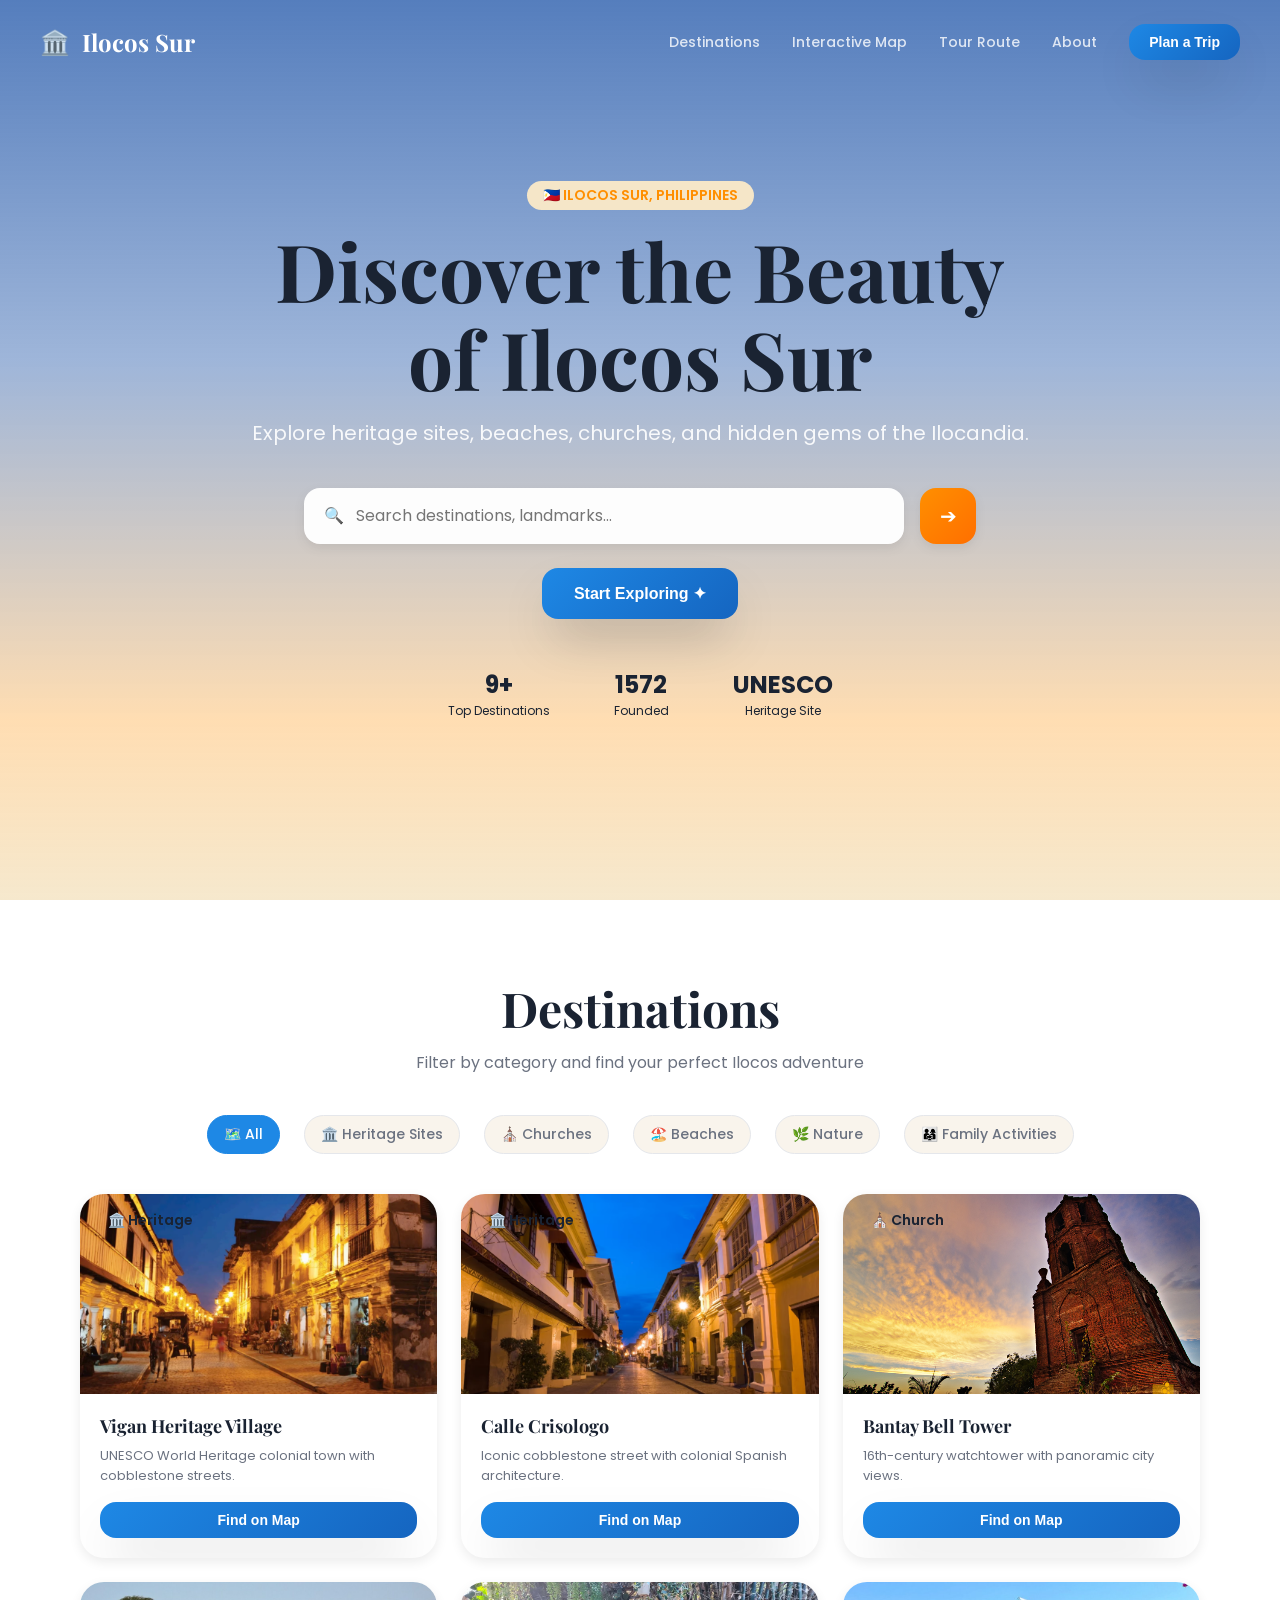
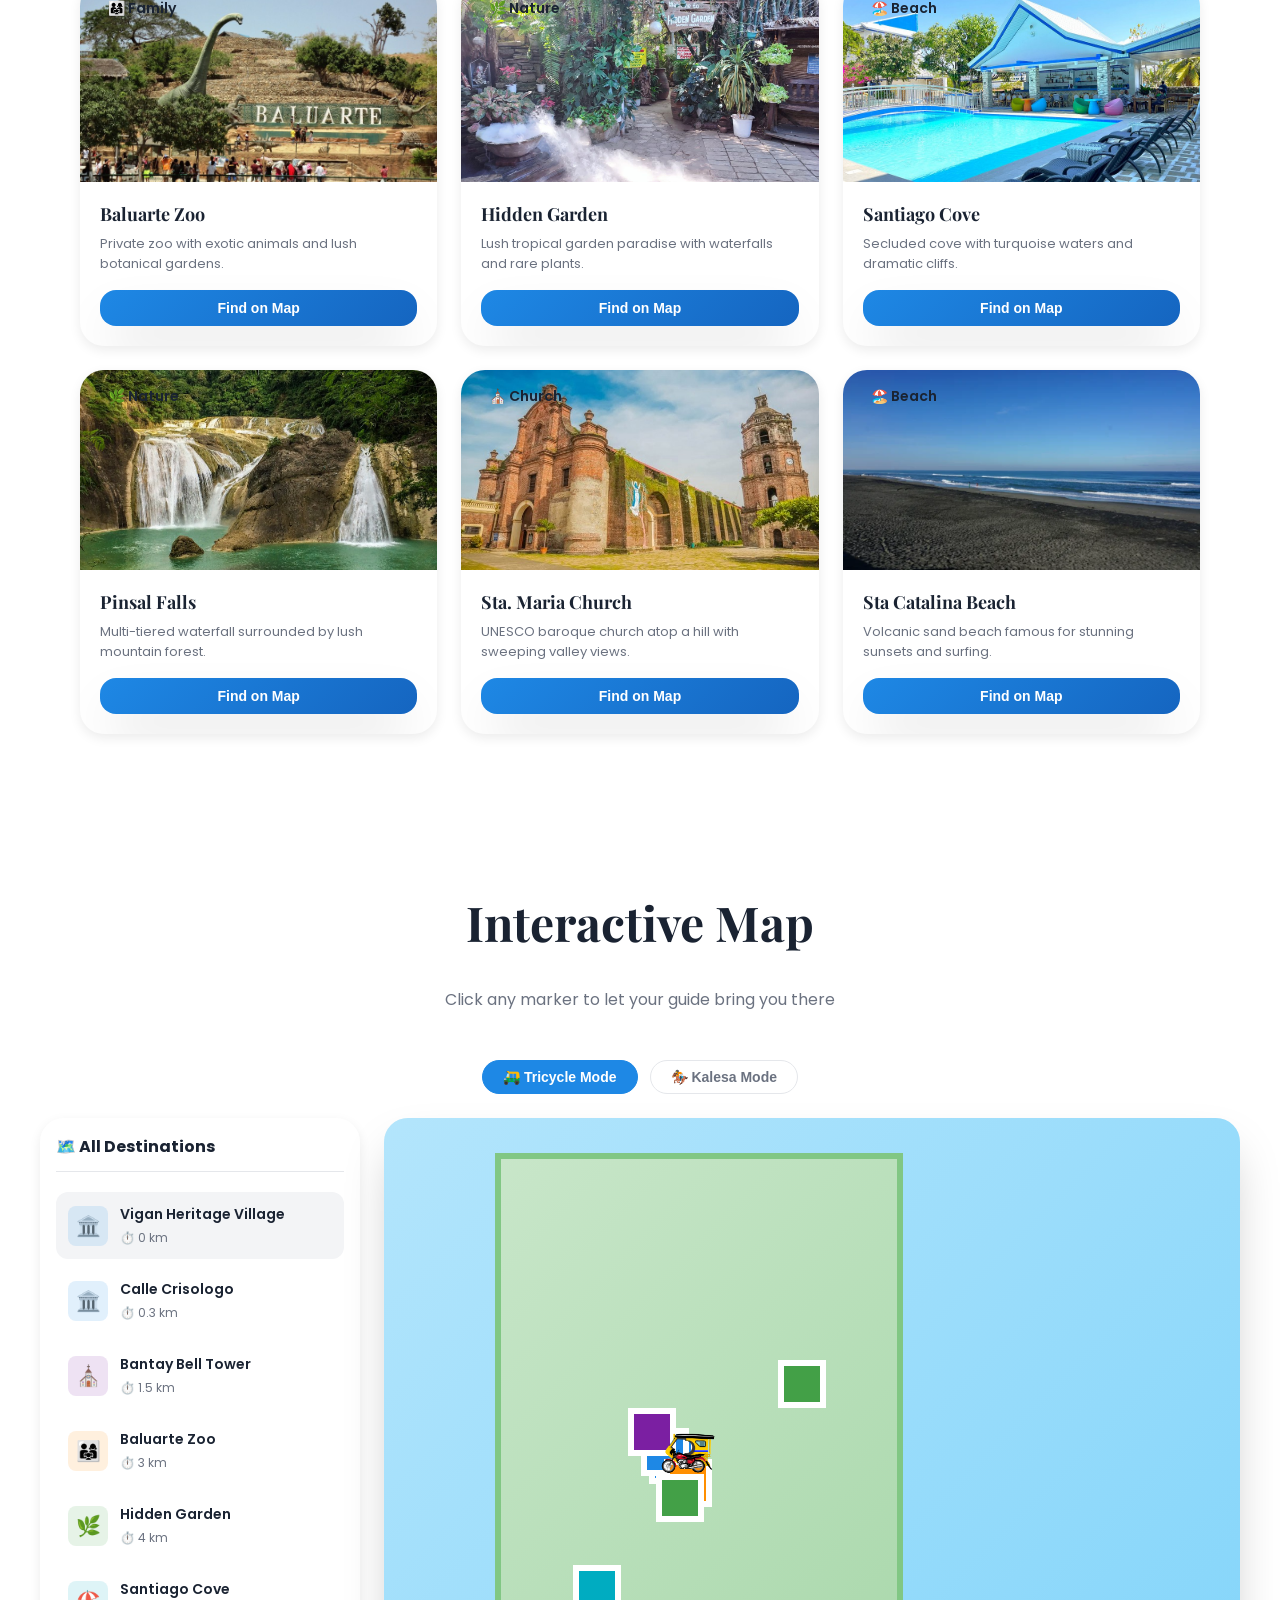
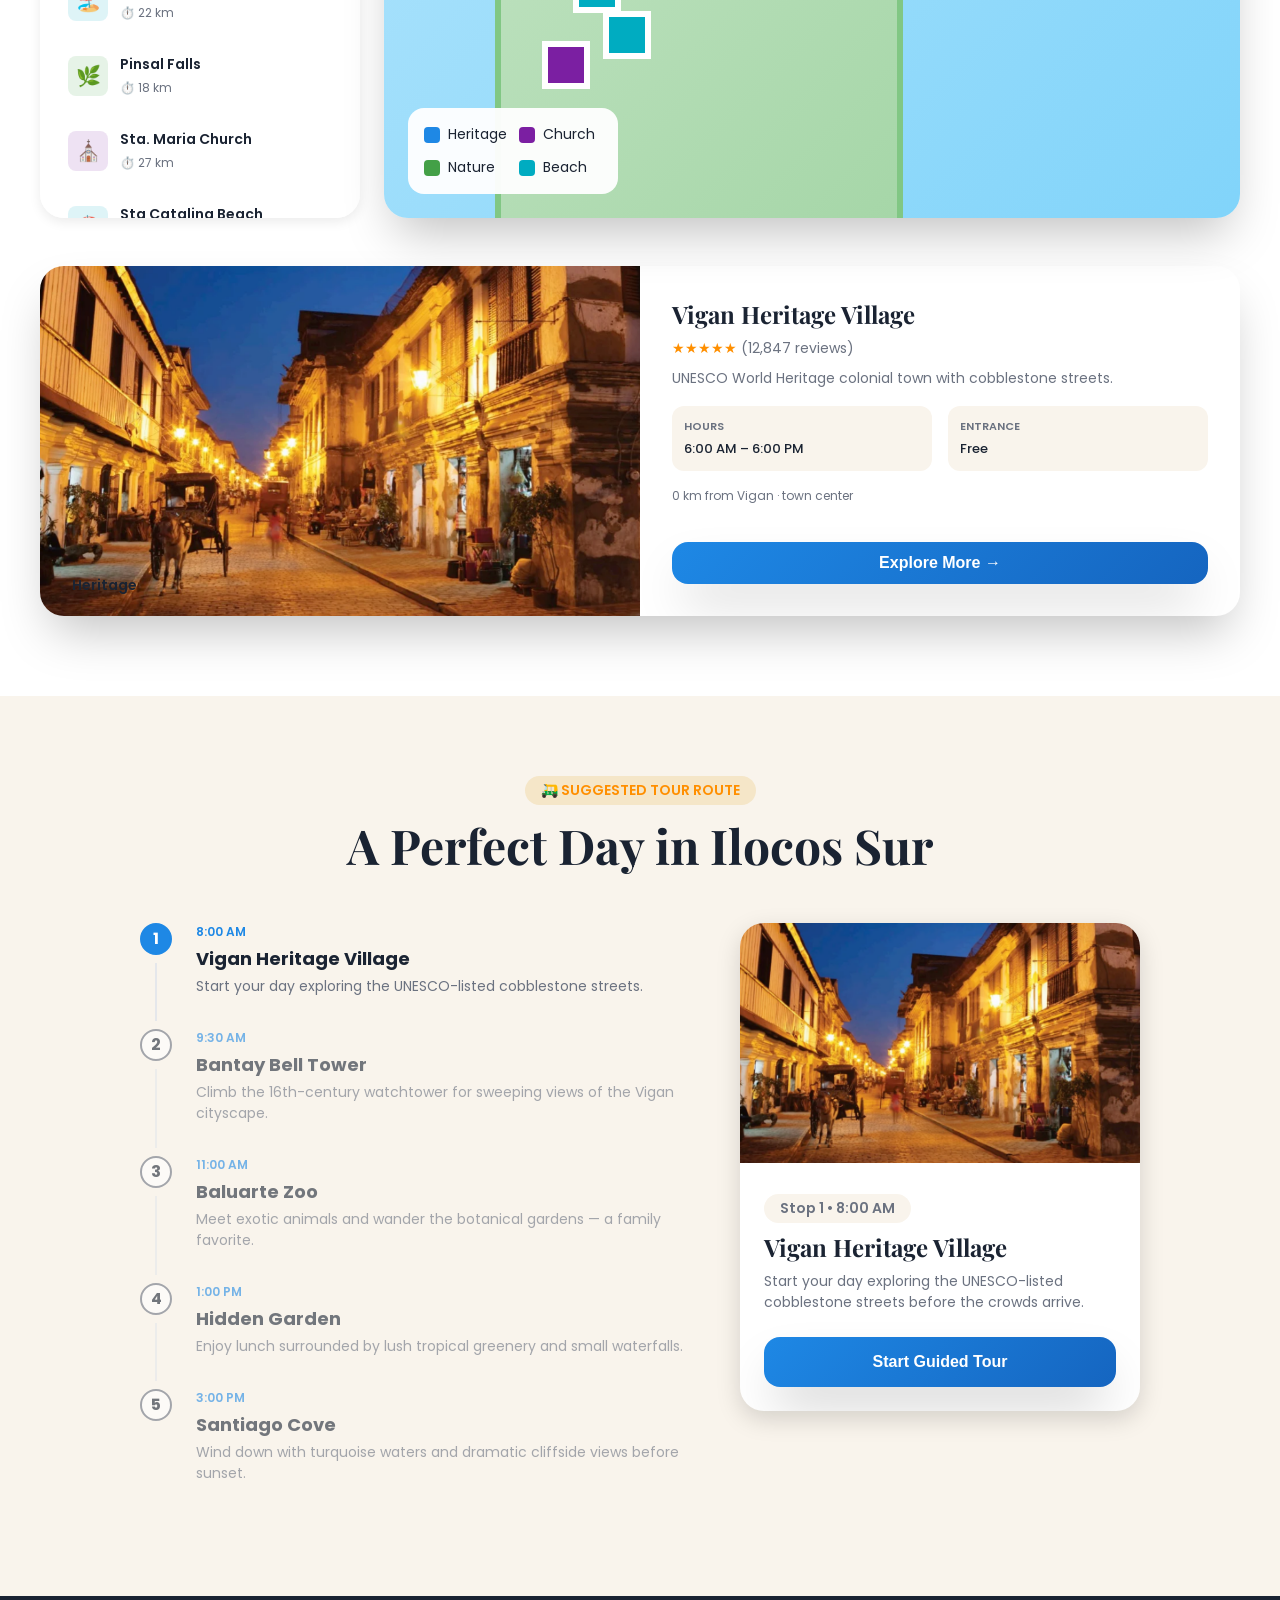
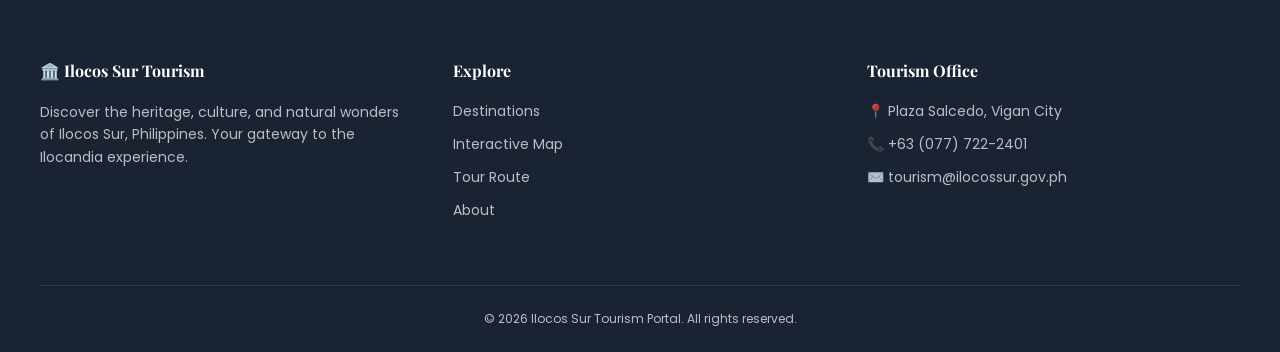
==== commit 1bc0b571: "edited" ====
--- a/Frontend/HTML/index.html
+++ b/Frontend/HTML/index.html
@@ -4,1249 +4,794 @@
     <meta charset="UTF-8">
     <meta name="viewport" content="width=device-width, initial-scale=1.0">
     <title>Ilocos Sur Tourism</title>
+    <link href="https://fonts.googleapis.com/css2?family=Playfair+Display:wght@700;800&family=Poppins:wght@400;500;600;700&display=swap" rel="stylesheet">
     <link rel="stylesheet" href="../CSS/styles.css">
-
-<style>
-@keyframes pulse-ring {
-    0% { transform: scale(0.8); opacity: 0.8; }
-    100% { transform: scale(2.5); opacity: 0; }
-}
-.vehicle-pulse {
-    position: absolute;
-    width: 60px;
-    height: 60px;
-    left: 5px;
-    top: 5px;
-    background-color: #FF8F00;
-    border-radius: 50%;
-    z-index: -1;
-    animation: pulse-ring 1.5s cubic-bezier(0.215, 0.61, 0.355, 1) infinite;
-    pointer-events: none;
-    opacity: 0;
-}
-.vehicle-pulse.active {
-    opacity: 1;
-}
-</style>
-
 </head>
 <body>
-    <!-- Loading Screen -->
-    <div id="loading-screen">
-        <img id="kalesa-anim" src="../Assets/KalesaforAnimation.png" alt="Kalesa">
-        <div id="click-prompt">
-            Click to Start the Journey
-        </div>
-    </div>
-
-    <!-- Main Content -->
-    <div class="main-wrapper">
-    <div class="main-inner-container">
-        <div class="main-bg-container">
-
-            <!-- ============ HERO (now full viewport height) ============ -->
-            <div class="main-hero-spacer"></div>
-
-            <!-- ============ INTERACTIVE MAP SECTION ============ -->
-            <div class="main-content-section">
-                <div class="main-content-center">
-                    <div style="width: 100%; max-width: 100%; flex-direction: column; justify-content: flex-start; align-items: flex-start; gap: 27px; display: flex">
-                        <div style="align-self: stretch; flex-direction: column; justify-content: flex-start; align-items: center; display: flex">
-                            <div style="text-align: center; color: #6B7280; font-size: 16px; font-family: Poppins; font-weight: 400; line-height: 24px; word-wrap: break-word">Click any marker to let your guide bring you there</div>
-                        </div>
-                        <div style="width: 100%; height: 79.20px; padding-top: 40px; justify-content: center; align-items: flex-start; gap: 12px; display: inline-flex">
-                            <div id="tricycle-btn" style="cursor: pointer; padding-left: 20px; padding-right: 20px; padding-top: 8px; padding-bottom: 8px; background: #1E88E5; border-radius: 26843500px; outline: 1.60px #1E88E5 solid; outline-offset: -1.60px; flex-direction: column; justify-content: center; align-items: center; display: inline-flex; transition: all 0.2s;">
-                                <div style="text-align: center; color: white; font-size: 14px; font-family: Poppins; font-weight: 600; line-height: 20px; word-wrap: break-word">🛺 Tricycle Mode</div>
-                            </div>
-                            <div id="kalesa-btn" style="cursor: pointer; padding-left: 20px; padding-right: 20px; padding-top: 8px; padding-bottom: 8px; background: white; border-radius: 26843500px; outline: 1.60px #E5E7EB solid; outline-offset: -1.60px; flex-direction: column; justify-content: center; align-items: center; display: inline-flex; transition: all 0.2s;">
-                                <div style="text-align: center; color: #6B7280; font-size: 14px; font-family: Poppins; font-weight: 600; line-height: 20px; word-wrap: break-word">🏇 Kalesa Mode</div>
-                            </div>
-                        </div>
-
-                        <!-- Interactive Map -->
-                        <div style="align-self: stretch; padding-top: 24px; flex-direction: column; justify-content: flex-start; align-items: flex-start; display: flex">
-                            <div style="align-self: stretch; height: 912px; display: flex; flex-direction: row; gap: 24px; width: 100%;">
-                                <div style="flex: 1; height: 912px; min-height: 480px; position: relative; background: #E8F4F8; box-shadow: 0px 25px 50px -12px rgba(0, 0, 0, 0.25); overflow: hidden; border-radius: 24px; flex-direction: column; justify-content: flex-start; align-items: flex-start; display: inline-flex">
-                                    <div style="align-self: stretch; height: 912px; min-height: 480px; position: relative; overflow: hidden">
-                                        <div style="width: 100%; height: 912px; left: 0px; top: 0px; position: absolute; background: linear-gradient(135deg, #B3E5FC 0%, #81D4FA 100%)"></div>
-                                        <div style="width: 402.80px; height: 684px; left: 114px; top: 38px; position: absolute; background: linear-gradient(135deg, #C8E6C9 0%, #A5D6A7 100%); outline: 6.08px #81C784 solid; outline-offset: -3.04px"></div>
-                                        <div style="width: 76px; height: 76px; left: 342px; top: 114px; position: absolute; opacity: 0.60; background: #A5D6A7"></div>
-                                        <div style="width: 106.40px; height: 91.20px; left: 364.80px; top: 152px; position: absolute; opacity: 0.50; background: #8BC34A"></div>
-                                        <div style="width: 91.20px; height: 76px; left: 319.20px; top: 266px; position: absolute; opacity: 0.40; background: #9CCC65"></div>
-                                        <div style="width: 144.40px; height: 114px; left: 273.60px; top: 228px; position: absolute; opacity: 0.80; outline: 9.12px #FFF9C4 solid; outline-offset: -4.56px"></div>
-                                        <div style="width: 121.60px; height: 205.20px; left: 182.40px; top: 342px; position: absolute; opacity: 0.80; outline: 9.12px #FFF9C4 solid; outline-offset: -4.56px"></div>
-                                        <div style="width: 42.56px; height: 42.56px; left: 267.52px; top: 320.72px; position: absolute; background: #1E88E5; outline: 6.08px white solid; outline-offset: -3.04px"></div>
-                                        <div style="width: 42.56px; height: 42.56px; left: 259.92px; top: 313.12px; position: absolute; background: #1E88E5; outline: 6.08px white solid; outline-offset: -3.04px"></div>
-                                        <div style="width: 42.56px; height: 42.56px; left: 282.72px; top: 343.52px; position: absolute; background: #FF8F00; outline: 6.08px white solid; outline-offset: -3.04px"></div>
-                                        <div style="width: 42.56px; height: 42.56px; left: 275.12px; top: 358.72px; position: absolute; background: #43A047; outline: 6.08px white solid; outline-offset: -3.04px"></div>
-                                        <div style="width: 42.56px; height: 42.56px; left: 191.52px; top: 449.92px; position: absolute; background: #00ACC1; outline: 6.08px white solid; outline-offset: -3.04px"></div>
-                                        <div style="width: 42.56px; height: 42.56px; left: 396.72px; top: 244.72px; position: absolute; background: #43A047; outline: 6.08px white solid; outline-offset: -3.04px"></div>
-                                        <div style="width: 42.56px; height: 42.56px; left: 221.92px; top: 495.52px; position: absolute; background: #7B1FA2; outline: 6.08px white solid; outline-offset: -3.04px"></div>
-                                        <div style="width: 42.56px; height: 42.56px; left: 161.12px; top: 525.92px; position: absolute; background: #00ACC1; outline: 6.08px white solid; outline-offset: -3.04px"></div>
-                                        <div style="width: 266px; height: 136.80px; left: 15.20px; top: 760px; position: absolute; opacity: 0.90; background: white"></div>
-                                        <div style="left: 30.40px; top: 773.68px; position: absolute; color: #6B7280; font-size: 16.72px; font-family: Inter; font-weight: 400; word-wrap: break-word">LEGEND</div>
-                                        <div style="width: 18.24px; height: 18.24px; left: 36.48px; top: 804.08px; position: absolute; background: #1E88E5"></div>
-                                        <div style="left: 68.40px; top: 804.08px; position: absolute; color: #1A2332; font-size: 15.20px; font-family: Inter; font-weight: 400; word-wrap: break-word">Heritage</div>
-                                        <div style="width: 18.24px; height: 18.24px; left: 36.48px; top: 826.88px; position: absolute; background: #7B1FA2"></div>
-                                        <div style="left: 68.40px; top: 826.88px; position: absolute; color: #1A2332; font-size: 15.20px; font-family: Inter; font-weight: 400; word-wrap: break-word">Church</div>
-                                        <div style="width: 18.24px; height: 18.24px; left: 36.48px; top: 849.68px; position: absolute; background: #00ACC1"></div>
-                                        <div style="left: 68.40px; top: 849.68px; position: absolute; color: #1A2332; font-size: 15.20px; font-family: Inter; font-weight: 400; word-wrap: break-word">Beach</div>
-                                        <div style="width: 18.24px; height: 18.24px; left: 158.08px; top: 804.08px; position: absolute; background: #43A047"></div>
-                                        <div style="left: 190px; top: 804.08px; position: absolute; color: #1A2332; font-size: 15.20px; font-family: Inter; font-weight: 400; word-wrap: break-word">Nature</div>
-                                        <div style="width: 18.24px; height: 18.24px; left: 158.08px; top: 826.88px; position: absolute; background: #F4511E"></div>
-                                        <div style="left: 190px; top: 826.88px; position: absolute; color: #1A2332; font-size: 15.20px; font-family: Inter; font-weight: 400; word-wrap: break-word">Food</div>
-                                        <div style="width: 18.24px; height: 18.24px; left: 158.08px; top: 849.68px; position: absolute; background: #FF8F00"></div>
-                                        <div style="left: 190px; top: 849.68px; position: absolute; color: #1A2332; font-size: 15.20px; font-family: Inter; font-weight: 400; word-wrap: break-word">Family</div>
-                                        <div style="width: 76px; height: 76px; left: 646px; top: 76px; position: absolute; opacity: 0.90; background: white"></div>
-                                        <div style="left: 674.88px; top: 79.80px; position: absolute; color: #1E88E5; font-size: 19px; font-family: Inter; font-weight: 700; word-wrap: break-word">N</div>
-                                        <div style="left: 24.57px; top: 413.57px; position: absolute; transform: rotate(-45deg); transform-origin: top left; color: #4FC3F7; font-size: 19px; font-family: Inter; font-weight: 400; word-wrap: break-word">South China Sea</div>
-
-                                        <!-- Popups / Toasts -->
-                                        <div id="map-popup" style="position: absolute; padding: 12px 16px; background: white; border-radius: 12px; box-shadow: 0 8px 24px rgba(0,0,0,0.15); opacity: 0; transition: opacity 0.3s, left 1.5s cubic-bezier(0.4, 0, 0.2, 1), top 1.5s cubic-bezier(0.4, 0, 0.2, 1); pointer-events: none; z-index: 10; display: flex; align-items: center; gap: 8px;">
-                                            <div style="width: 8px; height: 8px; background: #FF8F00; border-radius: 50%;"></div>
-                                            <div id="map-popup-text" style="color: #1A2332; font-size: 14px; font-family: Poppins; font-weight: 700;">Location</div>
-                                        </div>
-
-                                        <div id="travel-toast" style="position: absolute; bottom: 20px; right: 20px; background: #1A2332; color: white; padding: 12px 24px; border-radius: 12px; font-family: 'Poppins', sans-serif; font-size: 14px; font-weight: 600; display: flex; align-items: center; gap: 8px; opacity: 0; pointer-events: none; transition: opacity 0.3s ease; z-index: 20; box-shadow: 0 4px 12px rgba(0,0,0,0.3);">
-                                            <span style="font-size: 18px; margin-right: 4px;">🛺</span> Your guide is traveling there<span class="loading-dots">...</span>
-                                        </div>
-
-                                        <!-- Animated Vehicle -->
-                                        <div id="tour-vehicle" style="width: 70px; height: 70px; left: 247px; top: 272.60px; position: absolute; z-index: 50;">
-                                            <div id="vehicle-pulse" class="vehicle-pulse"></div>
-                                            <img id="vehicle-img" src="../Assets/Tricycle_mode.png" alt="Vehicle" style="width: 100%; height: 100%; object-fit: contain; position: relative;">
-                                        </div>
-                                    </div>
-                                </div>
-
-                                <!-- Destinations sidebar list (left as-is, used by JS to move the vehicle) -->
-                                <div class="destinations-container" id="destinations-container">
-                                    <div style="align-self: stretch; flex-direction: column; justify-content: flex-start; align-items: flex-start; display: flex">
-                                        <div style="color: #1A2332; font-size: 16px; font-family: Poppins; font-weight: 700; line-height: 24px; word-wrap: break-word">🗺️ All Destinations <span style="color: #9CA3AF; font-size: 14px; font-weight: 400; margin-left: 8px;">click to travel</span></div>
-                                    </div>
-
-                                    <div class="destination-card">
-                                        <div class="dest-icon-bg" style="background: rgba(30, 136, 229, 0.13);">
-                                            <div class="dest-icon-wrap"><div class="dest-emoji">🏛️</div></div>
-                                        </div>
-                                        <div class="dest-info-col">
-                                            <div class="dest-title-wrap"><div class="dest-title">Vigan Heritage Village</div></div>
-                                            <div class="dest-meta-wrap">
-                                                <div class="dest-clock"><svg width="14" height="14" viewBox="0 0 24 24" fill="none" stroke="#9CA3AF" stroke-width="2" stroke-linecap="round" stroke-linejoin="round"><circle cx="12" cy="12" r="10"></circle><polyline points="12 6 12 12 16 14"></polyline></svg></div>
-                                                <div class="dest-meta-text">0 km</div>
-                                            </div>
-                                        </div>
-                                        <div class="dest-link-icon"><svg width="16" height="16" viewBox="0 0 24 24" fill="none" stroke="#D1D5DB" stroke-width="2" stroke-linecap="round" stroke-linejoin="round"><path d="M18 13v6a2 2 0 0 1-2 2H5a2 2 0 0 1-2-2V8a2 2 0 0 1 2-2h6"></path><polyline points="15 3 21 3 21 9"></polyline><line x1="10" y1="14" x2="21" y2="3"></line></svg></div>
-                                    </div>
-
-                                    <div class="destination-card">
-                                        <div class="dest-icon-bg" style="background: rgba(30, 136, 229, 0.13);">
-                                            <div class="dest-icon-wrap"><div class="dest-emoji">🏛️</div></div>
-                                        </div>
-                                        <div class="dest-info-col">
-                                            <div class="dest-title-wrap"><div class="dest-title">Calle Crisologo</div></div>
-                                            <div class="dest-meta-wrap">
-                                                <div class="dest-clock"><svg width="14" height="14" viewBox="0 0 24 24" fill="none" stroke="#9CA3AF" stroke-width="2" stroke-linecap="round" stroke-linejoin="round"><circle cx="12" cy="12" r="10"></circle><polyline points="12 6 12 12 16 14"></polyline></svg></div>
-                                                <div class="dest-meta-text">0.3 km</div>
-                                            </div>
-                                        </div>
-                                        <div class="dest-link-icon"><svg width="16" height="16" viewBox="0 0 24 24" fill="none" stroke="#D1D5DB" stroke-width="2" stroke-linecap="round" stroke-linejoin="round"><path d="M18 13v6a2 2 0 0 1-2 2H5a2 2 0 0 1-2-2V8a2 2 0 0 1 2-2h6"></path><polyline points="15 3 21 3 21 9"></polyline><line x1="10" y1="14" x2="21" y2="3"></line></svg></div>
-                                    </div>
-
-                                    <div class="destination-card">
-                                        <div class="dest-icon-bg" style="background: rgba(123, 31, 162, 0.13);">
-                                            <div class="dest-icon-wrap"><div class="dest-emoji">⛪</div></div>
-                                        </div>
-                                        <div class="dest-info-col">
-                                            <div class="dest-title-wrap"><div class="dest-title">Bantay Bell Tower</div></div>
-                                            <div class="dest-meta-wrap">
-                                                <div class="dest-clock"><svg width="14" height="14" viewBox="0 0 24 24" fill="none" stroke="#9CA3AF" stroke-width="2" stroke-linecap="round" stroke-linejoin="round"><circle cx="12" cy="12" r="10"></circle><polyline points="12 6 12 12 16 14"></polyline></svg></div>
-                                                <div class="dest-meta-text">1.5 km</div>
-                                            </div>
-                                        </div>
-                                        <div class="dest-link-icon"><svg width="16" height="16" viewBox="0 0 24 24" fill="none" stroke="#D1D5DB" stroke-width="2" stroke-linecap="round" stroke-linejoin="round"><path d="M18 13v6a2 2 0 0 1-2 2H5a2 2 0 0 1-2-2V8a2 2 0 0 1 2-2h6"></path><polyline points="15 3 21 3 21 9"></polyline><line x1="10" y1="14" x2="21" y2="3"></line></svg></div>
-                                    </div>
-
-                                    <div class="destination-card">
-                                        <div class="dest-icon-bg" style="background: rgba(255, 143, 0, 0.13);">
-                                            <div class="dest-icon-wrap"><div class="dest-emoji">👨‍👩‍👧</div></div>
-                                        </div>
-                                        <div class="dest-info-col">
-                                            <div class="dest-title-wrap"><div class="dest-title">Baluarte Zoo</div></div>
-                                            <div class="dest-meta-wrap">
-                                                <div class="dest-clock"><svg width="14" height="14" viewBox="0 0 24 24" fill="none" stroke="#9CA3AF" stroke-width="2" stroke-linecap="round" stroke-linejoin="round"><circle cx="12" cy="12" r="10"></circle><polyline points="12 6 12 12 16 14"></polyline></svg></div>
-                                                <div class="dest-meta-text">3 km</div>
-                                            </div>
-                                        </div>
-                                        <div class="dest-link-icon"><svg width="16" height="16" viewBox="0 0 24 24" fill="none" stroke="#D1D5DB" stroke-width="2" stroke-linecap="round" stroke-linejoin="round"><path d="M18 13v6a2 2 0 0 1-2 2H5a2 2 0 0 1-2-2V8a2 2 0 0 1 2-2h6"></path><polyline points="15 3 21 3 21 9"></polyline><line x1="10" y1="14" x2="21" y2="3"></line></svg></div>
-                                    </div>
-
-                                    <div class="destination-card">
-                                        <div class="dest-icon-bg" style="background: rgba(67, 160, 71, 0.13);">
-                                            <div class="dest-icon-wrap"><div class="dest-emoji">🌿</div></div>
-                                        </div>
-                                        <div class="dest-info-col">
-                                            <div class="dest-title-wrap"><div class="dest-title">Hidden Garden</div></div>
-                                            <div class="dest-meta-wrap">
-                                                <div class="dest-clock"><svg width="14" height="14" viewBox="0 0 24 24" fill="none" stroke="#9CA3AF" stroke-width="2" stroke-linecap="round" stroke-linejoin="round"><circle cx="12" cy="12" r="10"></circle><polyline points="12 6 12 12 16 14"></polyline></svg></div>
-                                                <div class="dest-meta-text">4 km</div>
-                                            </div>
-                                        </div>
-                                        <div class="dest-link-icon"><svg width="16" height="16" viewBox="0 0 24 24" fill="none" stroke="#D1D5DB" stroke-width="2" stroke-linecap="round" stroke-linejoin="round"><path d="M18 13v6a2 2 0 0 1-2 2H5a2 2 0 0 1-2-2V8a2 2 0 0 1 2-2h6"></path><polyline points="15 3 21 3 21 9"></polyline><line x1="10" y1="14" x2="21" y2="3"></line></svg></div>
-                                    </div>
-
-                                    <div class="destination-card">
-                                        <div class="dest-icon-bg" style="background: rgba(0, 172, 193, 0.13);">
-                                            <div class="dest-icon-wrap"><div class="dest-emoji">🏖️</div></div>
-                                        </div>
-                                        <div class="dest-info-col">
-                                            <div class="dest-title-wrap"><div class="dest-title">Santiago Cove</div></div>
-                                            <div class="dest-meta-wrap">
-                                                <div class="dest-clock"><svg width="14" height="14" viewBox="0 0 24 24" fill="none" stroke="#9CA3AF" stroke-width="2" stroke-linecap="round" stroke-linejoin="round"><circle cx="12" cy="12" r="10"></circle><polyline points="12 6 12 12 16 14"></polyline></svg></div>
-                                                <div class="dest-meta-text">22 km</div>
-                                            </div>
-                                        </div>
-                                        <div class="dest-link-icon"><svg width="16" height="16" viewBox="0 0 24 24" fill="none" stroke="#D1D5DB" stroke-width="2" stroke-linecap="round" stroke-linejoin="round"><path d="M18 13v6a2 2 0 0 1-2 2H5a2 2 0 0 1-2-2V8a2 2 0 0 1 2-2h6"></path><polyline points="15 3 21 3 21 9"></polyline><line x1="10" y1="14" x2="21" y2="3"></line></svg></div>
-                                    </div>
-
-                                    <div class="destination-card">
-                                        <div class="dest-icon-bg" style="background: rgba(67, 160, 71, 0.13);">
-                                            <div class="dest-icon-wrap"><div class="dest-emoji">🌿</div></div>
-                                        </div>
-                                        <div class="dest-info-col">
-                                            <div class="dest-title-wrap"><div class="dest-title">Pinsal Falls</div></div>
-                                            <div class="dest-meta-wrap">
-                                                <div class="dest-clock"><svg width="14" height="14" viewBox="0 0 24 24" fill="none" stroke="#9CA3AF" stroke-width="2" stroke-linecap="round" stroke-linejoin="round"><circle cx="12" cy="12" r="10"></circle><polyline points="12 6 12 12 16 14"></polyline></svg></div>
-                                                <div class="dest-meta-text">18 km</div>
-                                            </div>
-                                        </div>
-                                        <div class="dest-link-icon"><svg width="16" height="16" viewBox="0 0 24 24" fill="none" stroke="#D1D5DB" stroke-width="2" stroke-linecap="round" stroke-linejoin="round"><path d="M18 13v6a2 2 0 0 1-2 2H5a2 2 0 0 1-2-2V8a2 2 0 0 1 2-2h6"></path><polyline points="15 3 21 3 21 9"></polyline><line x1="10" y1="14" x2="21" y2="3"></line></svg></div>
-                                    </div>
-
-                                    <div class="destination-card">
-                                        <div class="dest-icon-bg" style="background: rgba(123, 31, 162, 0.13);">
-                                            <div class="dest-icon-wrap"><div class="dest-emoji">⛪</div></div>
-                                        </div>
-                                        <div class="dest-info-col">
-                                            <div class="dest-title-wrap"><div class="dest-title">Sta. Maria Church</div></div>
-                                            <div class="dest-meta-wrap">
-                                                <div class="dest-clock"><svg width="14" height="14" viewBox="0 0 24 24" fill="none" stroke="#9CA3AF" stroke-width="2" stroke-linecap="round" stroke-linejoin="round"><circle cx="12" cy="12" r="10"></circle><polyline points="12 6 12 12 16 14"></polyline></svg></div>
-                                                <div class="dest-meta-text">27 km</div>
-                                            </div>
-                                        </div>
-                                        <div class="dest-link-icon"><svg width="16" height="16" viewBox="0 0 24 24" fill="none" stroke="#D1D5DB" stroke-width="2" stroke-linecap="round" stroke-linejoin="round"><path d="M18 13v6a2 2 0 0 1-2 2H5a2 2 0 0 1-2-2V8a2 2 0 0 1 2-2h6"></path><polyline points="15 3 21 3 21 9"></polyline><line x1="10" y1="14" x2="21" y2="3"></line></svg></div>
-                                    </div>
-
-                                    <div class="destination-card">
-                                        <div class="dest-icon-bg" style="background: rgba(0, 172, 193, 0.13);">
-                                            <div class="dest-icon-wrap"><div class="dest-emoji">🏖️</div></div>
-                                        </div>
-                                        <div class="dest-info-col">
-                                            <div class="dest-title-wrap"><div class="dest-title">Sta Catalina Beach</div></div>
-                                            <div class="dest-meta-wrap">
-                                                <div class="dest-clock"><svg width="14" height="14" viewBox="0 0 24 24" fill="none" stroke="#9CA3AF" stroke-width="2" stroke-linecap="round" stroke-linejoin="round"><circle cx="12" cy="12" r="10"></circle><polyline points="12 6 12 12 16 14"></polyline></svg></div>
-                                                <div class="dest-meta-text">30 km</div>
-                                            </div>
-                                        </div>
-                                        <div class="dest-link-icon"><svg width="16" height="16" viewBox="0 0 24 24" fill="none" stroke="#D1D5DB" stroke-width="2" stroke-linecap="round" stroke-linejoin="round"><path d="M18 13v6a2 2 0 0 1-2 2H5a2 2 0 0 1-2-2V8a2 2 0 0 1 2-2h6"></path><polyline points="15 3 21 3 21 9"></polyline><line x1="10" y1="14" x2="21" y2="3"></line></svg></div>
-                                    </div>
-                                </div>
-                            </div>
-                        </div>
-
-                        <!-- Selected destination detail card -->
-                        <div style="align-self: stretch; padding-top: 24px; flex-direction: column; justify-content: flex-start; align-items: flex-start; display: flex">
-                            <div style="align-self: stretch; height: 432px; position: relative; background: white; box-shadow: 0px 25px 50px -12px rgba(0, 0, 0, 0.25); overflow: hidden; border-radius: 24px">
-                                <div style="width: 576px; height: 432px; left: 0px; top: 0px; position: absolute; flex-direction: column; justify-content: flex-start; align-items: flex-start; display: inline-flex">
-                                    <img id="map-detail-img" style="align-self: stretch; height: 432px; position: relative; object-fit: cover;" src="../Assets/bantay -church.jpg" />
-                                    <div style="width: 576px; height: 432px; left: 0px; top: 0px; position: absolute; background: linear-gradient(0deg, rgba(0, 0, 0, 0.50) 0%, rgba(0, 0, 0, 0) 60%)"></div>
-                                    <div style="width: 61.09px; height: 24px; left: 12px; top: 396px; position: absolute">
-                                        <div id="map-detail-tag" style="width: 61.09px; height: 20.80px; left: 0px; top: 2.80px; position: absolute; background: #7B1FA2; border-radius: 26843500px">
-                                            <div style="left: 8px; top: 3px; position: absolute; color: white; font-size: 12px; font-family: Poppins; font-weight: 600; line-height: 16px; word-wrap: break-word">Church</div>
-                                        </div>
-                                    </div>
-                                </div>
-                                <div style="width: 576px; height: 432px; padding: 24px; left: 576px; top: 0px; position: absolute; flex-direction: column; justify-content: flex-start; align-items: flex-start; display: inline-flex">
-                                    <div style="align-self: stretch; justify-content: space-between; align-items: flex-start; display: inline-flex">
-                                        <div style="position: relative">
-                                            <div id="map-detail-title" style="color: #1A2332; font-size: 22.40px; font-family: Playfair Display; font-weight: 700; line-height: 33.60px; word-wrap: break-word">Bantay Bell Tower</div>
-                                        </div>
-                                    </div>
-                                    <div style="width: 528px; height: 29.60px; padding-top: 8px; justify-content: flex-start; align-items: center; gap: 4px; display: inline-flex">
-                                        <div style="color: #FF8F00; font-size: 14.40px; font-family: Poppins;">★★★★★</div>
-                                        <div id="map-detail-reviews" style="color: #6B7280; font-size: 12.80px; font-family: Poppins; font-weight: 400; line-height: 19.20px;">4.7 (6,821 reviews)</div>
-                                    </div>
-                                    <div style="align-self: stretch; padding-top: 12px; flex-direction: column; justify-content: flex-start; align-items: flex-start; display: flex">
-                                        <div id="map-detail-desc" style="width: 528px; color: #6B7280; font-size: 13.60px; font-family: Poppins; font-weight: 400; line-height: 23.12px; word-wrap: break-word">Standing since 1591, this centuries-old bell tower served as a watchtower against pirate attacks and was used as a fort during the Philippine Revolution. It offers a panoramic view of the Vigan cityscape and offers a glimpse into colonial Filipino history.</div>
-                                    </div>
-                                    <div style="align-self: stretch; padding-top: 16px; flex-direction: column; justify-content: flex-start; align-items: flex-start; display: flex">
-                                        <div style="align-self: stretch; height: 52px; position: relative">
-                                            <div style="width: 258px; height: 52px; padding: 8px; left: 0px; top: 0px; position: absolute; background: #F0EBE1; border-radius: 14px; flex-direction: column; justify-content: flex-start; align-items: flex-start; display: inline-flex">
-                                                <div style="color: #6B7280; font-size: 11.20px; font-family: Poppins; font-weight: 600; line-height: 16.80px;">HOURS</div>
-                                                <div id="map-detail-hours" style="color: #1A2332; font-size: 12.80px; font-family: Poppins; font-weight: 400; line-height: 19.20px;">6:00 AM – 6:00 PM</div>
-                                            </div>
-                                            <div style="width: 258px; height: 52px; padding: 8px; left: 270px; top: 0px; position: absolute; background: #F0EBE1; border-radius: 14px; flex-direction: column; justify-content: flex-start; align-items: flex-start; display: inline-flex">
-                                                <div style="color: #6B7280; font-size: 11.20px; font-family: Poppins; font-weight: 600; line-height: 16.80px;">ENTRANCE</div>
-                                                <div id="map-detail-entrance" style="color: #1A2332; font-size: 12.80px; font-family: Poppins; font-weight: 400; line-height: 19.20px;">₱20</div>
-                                            </div>
-                                        </div>
-                                    </div>
-                                    <div style="align-self: stretch; padding-top: 16px; padding-bottom: 16px; flex-direction: column; justify-content: flex-start; align-items: center; display: flex">
-                                        <div style="align-self: stretch; justify-content: flex-start; align-items: center; gap: 8px; display: inline-flex">
-                                            <div style="width: 14px; height: 14px;">📍</div>
-                                            <div id="map-detail-distance" style="color: #6B7280; font-size: 12.80px; font-family: Poppins; font-weight: 400; line-height: 18.29px; word-wrap: break-word">1.5 km from Vigan · ~10 min by tricycle</div>
-                                        </div>
-                                    </div>
-                                    <div style="align-self: stretch; height: 98.07px; position: relative">
-                                        <div style="width: 528px; height: 37.60px; left: 0px; top: 0px; position: absolute; background: linear-gradient(135deg, #1E88E5 0%, #1565C0 100%); border-radius: 14px; display: flex; align-items: center; justify-content: center; cursor: pointer;">
-                                            <div style="text-align: center; color: white; font-size: 14.40px; font-family: Poppins; font-weight: 600; line-height: 21.60px;">Explore More →</div>
-                                        </div>
-                                    </div>
-                                </div>
-                            </div>
-                        </div>
-                    </div>
-                </div>
-            </div>
-
-            <!-- ============ DESTINATIONS GRID + FILTER ============ -->
-            <div style="width: 100%; padding: 64px 40px; box-sizing: border-box; background: white; display: flex; flex-direction: column; align-items: center; justify-content: flex-start;">
-                <div style="width: 100%; max-width: 100%; display: flex; flex-direction: column; align-items: center; gap: 40px;">
-
-                    <!-- Section Header -->
-                    <div style="display: flex; flex-direction: column; align-items: center; gap: 12px; width: 100%; text-align: center;">
-                        <h2 style="margin: 0; color: #1A2332; font-size: 48px; font-family: 'Playfair Display', serif; font-weight: 700; line-height: 72px;">Destinations</h2>
-                        <p style="margin: 0; color: #6B7280; font-size: 16px; font-family: 'Poppins', sans-serif; font-weight: 400; line-height: 24px;">Filter by category and find your perfect Ilocos adventure</p>
-                    </div>
-
-                    <!-- Category Filter Bar -->
-                    <div class="filter-bar" id="filter-bar">
-                        <div class="filter-chip active" data-filter="all">🗺️ All</div>
-                        <div class="filter-chip" data-filter="heritage">🏛️ Heritage Sites</div>
-                        <div class="filter-chip" data-filter="church">⛪ Churches</div>
-                        <div class="filter-chip" data-filter="beach">🏖️ Beaches</div>
-                        <div class="filter-chip" data-filter="nature">🌿 Nature</div>
-                        <div class="filter-chip" data-filter="food">🍽️ Food & Dining</div>
-                        <div class="filter-chip" data-filter="family">👨‍👩‍👧 Family Activities</div>
-                    </div>
-
-                    <!-- 3-Column Grid -->
-                    <div style="display: grid; grid-template-columns: repeat(auto-fill, minmax(320px, 1fr)); gap: 24px; width: 100%;" id="destination-grid">
-
-                        <!-- Vigan Heritage Village -->
-                        <div class="destination-grid-card" data-category="heritage" style="display: flex; flex-direction: column; background: #FFFFFF; box-shadow: 0px 4px 16px rgba(0, 0, 0, 0.08); border-radius: 24px; overflow: hidden; height: 100%;">
-                            <div style="position: relative; width: 100%; height: 208px; flex-shrink: 0;">
-                                <img src="../Assets/vigan-heritage-village.png" onerror="this.src='https://placehold.co/368x208';" style="width: 100%; height: 100%; object-fit: cover; display: block;" alt="Vigan Heritage Village" />
-                                <div style="position: absolute; top: 0; left: 0; width: 100%; height: 100%; background: linear-gradient(0deg, rgba(0, 0, 0, 0.55) 0%, rgba(0, 0, 0, 0) 55%);"></div>
-                                <div style="position: absolute; top: 12px; left: 12px; background: #1E88E5; border-radius: 100px; padding: 4px 12px;">
-                                    <span style="color: white; font-size: 12px; font-family: 'Poppins', sans-serif; font-weight: 600; line-height: 16px;">🏛️ Heritage</span>
-                                </div>
-                                <div style="position: absolute; top: 12px; right: 12px; background: rgba(255, 255, 255, 0.95); border-radius: 100px; padding: 4px 8px; display: flex; align-items: center; gap: 4px;">
-                                    <svg width="12" height="12" viewBox="0 0 12 12" fill="none" xmlns="http://www.w3.org/2000/svg"><path d="M6 1L7.545 4.13L11 4.635L8.5 7.07L9.09 10.51L6 8.885L2.91 10.51L3.5 7.07L1 4.635L4.455 4.13L6 1Z" fill="#FF8F00"/></svg>
-                                    <span style="color: #1A2332; font-size: 12px; font-family: 'Poppins', sans-serif; font-weight: 700; line-height: 18px;">4.9</span>
-                                </div>
-                                <div style="position: absolute; bottom: 16px; left: 16px; right: 16px;">
-                                    <h3 style="margin: 0; color: white; font-size: 18.4px; font-family: 'Playfair Display', serif; font-weight: 700; line-height: 24px;">Vigan Heritage Village</h3>
-                                </div>
-                            </div>
-                            <div style="display: flex; flex-direction: column; flex-grow: 1; padding: 16px;">
-                                <div style="display: flex; align-items: center; gap: 4px; margin-bottom: 12px;">
-                                    <span style="color: #6B7280; font-size: 12px; font-family: 'Poppins', sans-serif; font-weight: 400;">⭐⭐⭐⭐⭐ (12,847)</span>
-                                </div>
-                                <p style="margin: 0; color: #6B7280; font-size: 13.12px; font-family: 'Poppins', sans-serif; font-weight: 400; line-height: 21px; margin-bottom: 16px; flex-grow: 1;">UNESCO World Heritage colonial town with cobblestone streets.</p>
-                                <div style="display: flex; justify-content: space-between; align-items: center; margin-bottom: 16px;">
-                                    <span style="color: #6B7280; font-size: 12px; font-family: 'Poppins', sans-serif;">~0 min</span>
-                                    <span style="color: #6B7280; font-size: 12px; font-family: 'Poppins', sans-serif;">Free</span>
-                                    <span style="color: #6B7280; font-size: 12px; font-family: 'Poppins', sans-serif;">0 km</span>
-                                </div>
-                                <div style="margin-top: auto;">
-                                    <div style="width: 100%; height: 40px; background: linear-gradient(135deg, #1E88E5 0%, rgba(30, 136, 229, 0.8) 100%); border-radius: 14px; display: flex; align-items: center; justify-content: center; cursor: pointer;">
-                                        <span style="color: white; font-size: 14px; font-family: 'Poppins', sans-serif; font-weight: 600;">Explore More →</span>
-                                    </div>
-                                </div>
-                            </div>
-                        </div>
-
-                        <!-- Calle Crisologo -->
-                        <div class="destination-grid-card" data-category="heritage" style="display: flex; flex-direction: column; background: #FFFFFF; box-shadow: 0px 4px 16px rgba(0, 0, 0, 0.08); border-radius: 24px; overflow: hidden; height: 100%;">
-                            <div style="position: relative; width: 100%; height: 208px; flex-shrink: 0;">
-                                <img src="../Assets/calle-crisologo.png" onerror="this.src='https://placehold.co/368x208';" style="width: 100%; height: 100%; object-fit: cover; display: block;" alt="Calle Crisologo" />
-                                <div style="position: absolute; top: 0; left: 0; width: 100%; height: 100%; background: linear-gradient(0deg, rgba(0, 0, 0, 0.55) 0%, rgba(0, 0, 0, 0) 55%);"></div>
-                                <div style="position: absolute; top: 12px; left: 12px; background: #1E88E5; border-radius: 100px; padding: 4px 12px;">
-                                    <span style="color: white; font-size: 12px; font-family: 'Poppins', sans-serif; font-weight: 600; line-height: 16px;">🏛️ Heritage</span>
-                                </div>
-                                <div style="position: absolute; top: 12px; right: 12px; background: rgba(255, 255, 255, 0.95); border-radius: 100px; padding: 4px 8px; display: flex; align-items: center; gap: 4px;">
-                                    <svg width="12" height="12" viewBox="0 0 12 12" fill="none" xmlns="http://www.w3.org/2000/svg"><path d="M6 1L7.545 4.13L11 4.635L8.5 7.07L9.09 10.51L6 8.885L2.91 10.51L3.5 7.07L1 4.635L4.455 4.13L6 1Z" fill="#FF8F00"/></svg>
-                                    <span style="color: #1A2332; font-size: 12px; font-family: 'Poppins', sans-serif; font-weight: 700; line-height: 18px;">4.8</span>
-                                </div>
-                                <div style="position: absolute; bottom: 16px; left: 16px; right: 16px;">
-                                    <h3 style="margin: 0; color: white; font-size: 18.4px; font-family: 'Playfair Display', serif; font-weight: 700; line-height: 24px;">Calle Crisologo</h3>
-                                </div>
-                            </div>
-                            <div style="display: flex; flex-direction: column; flex-grow: 1; padding: 16px;">
-                                <div style="display: flex; align-items: center; gap: 4px; margin-bottom: 12px;">
-                                    <span style="color: #6B7280; font-size: 12px; font-family: 'Poppins', sans-serif; font-weight: 400;">⭐⭐⭐⭐⭐ (9,523)</span>
-                                </div>
-                                <p style="margin: 0; color: #6B7280; font-size: 13.12px; font-family: 'Poppins', sans-serif; font-weight: 400; line-height: 21px; margin-bottom: 16px; flex-grow: 1;">Iconic cobblestone street with colonial Spanish architecture.</p>
-                                <div style="display: flex; justify-content: space-between; align-items: center; margin-bottom: 16px;">
-                                    <span style="color: #6B7280; font-size: 12px; font-family: 'Poppins', sans-serif;">~5 min</span>
-                                    <span style="color: #6B7280; font-size: 12px; font-family: 'Poppins', sans-serif;">Free</span>
-                                    <span style="color: #6B7280; font-size: 12px; font-family: 'Poppins', sans-serif;">0.3 km</span>
-                                </div>
-                                <div style="margin-top: auto;">
-                                    <div style="width: 100%; height: 40px; background: linear-gradient(135deg, #1E88E5 0%, rgba(30, 136, 229, 0.8) 100%); border-radius: 14px; display: flex; align-items: center; justify-content: center; cursor: pointer;">
-                                        <span style="color: white; font-size: 14px; font-family: 'Poppins', sans-serif; font-weight: 600;">Explore More →</span>
-                                    </div>
-                                </div>
-                            </div>
-                        </div>
-
-                        <!-- Bantay Bell Tower -->
-                        <div class="destination-grid-card" data-category="church" style="display: flex; flex-direction: column; background: #FFFFFF; box-shadow: 0px 4px 16px rgba(0, 0, 0, 0.08); border-radius: 24px; overflow: hidden; height: 100%;">
-                            <div style="position: relative; width: 100%; height: 208px; flex-shrink: 0;">
-                                <img src="../Assets/bantay -church.jpg" onerror="this.src='https://placehold.co/368x208';" style="width: 100%; height: 100%; object-fit: cover; display: block;" alt="Bantay Bell Tower" />
-                                <div style="position: absolute; top: 0; left: 0; width: 100%; height: 100%; background: linear-gradient(0deg, rgba(0, 0, 0, 0.55) 0%, rgba(0, 0, 0, 0) 55%);"></div>
-                                <div style="position: absolute; top: 12px; left: 12px; background: #7B1FA2; border-radius: 100px; padding: 4px 12px;">
-                                    <span style="color: white; font-size: 12px; font-family: 'Poppins', sans-serif; font-weight: 600; line-height: 16px;">⛪ Church</span>
-                                </div>
-                                <div style="position: absolute; top: 12px; right: 12px; background: rgba(255, 255, 255, 0.95); border-radius: 100px; padding: 4px 8px; display: flex; align-items: center; gap: 4px;">
-                                    <svg width="12" height="12" viewBox="0 0 12 12" fill="none" xmlns="http://www.w3.org/2000/svg"><path d="M6 1L7.545 4.13L11 4.635L8.5 7.07L9.09 10.51L6 8.885L2.91 10.51L3.5 7.07L1 4.635L4.455 4.13L6 1Z" fill="#FF8F00"/></svg>
-                                    <span style="color: #1A2332; font-size: 12px; font-family: 'Poppins', sans-serif; font-weight: 700; line-height: 18px;">4.7</span>
-                                </div>
-                                <div style="position: absolute; bottom: 16px; left: 16px; right: 16px;">
-                                    <h3 style="margin: 0; color: white; font-size: 18.4px; font-family: 'Playfair Display', serif; font-weight: 700; line-height: 24px;">Bantay Bell Tower</h3>
-                                </div>
-                            </div>
-                            <div style="display: flex; flex-direction: column; flex-grow: 1; padding: 16px;">
-                                <div style="display: flex; align-items: center; gap: 4px; margin-bottom: 12px;">
-                                    <span style="color: #6B7280; font-size: 12px; font-family: 'Poppins', sans-serif; font-weight: 400;">⭐⭐⭐⭐⭐ (6,821)</span>
-                                </div>
-                                <p style="margin: 0; color: #6B7280; font-size: 13.12px; font-family: 'Poppins', sans-serif; font-weight: 400; line-height: 21px; margin-bottom: 16px; flex-grow: 1;">16th-century watchtower with panoramic city views.</p>
-                                <div style="display: flex; justify-content: space-between; align-items: center; margin-bottom: 16px;">
-                                    <span style="color: #6B7280; font-size: 12px; font-family: 'Poppins', sans-serif;">~10 min</span>
-                                    <span style="color: #6B7280; font-size: 12px; font-family: 'Poppins', sans-serif;">₱20</span>
-                                    <span style="color: #6B7280; font-size: 12px; font-family: 'Poppins', sans-serif;">1.5 km</span>
-                                </div>
-                                <div style="margin-top: auto;">
-                                    <div style="width: 100%; height: 40px; background: linear-gradient(135deg, #7B1FA2 0%, rgba(123, 31, 162, 0.8) 100%); border-radius: 14px; display: flex; align-items: center; justify-content: center; cursor: pointer;">
-                                        <span style="color: white; font-size: 14px; font-family: 'Poppins', sans-serif; font-weight: 600;">Explore More →</span>
-                                    </div>
-                                </div>
-                            </div>
-                        </div>
-
-                        <!-- Baluarte Zoo -->
-                        <div class="destination-grid-card" data-category="family" style="display: flex; flex-direction: column; background: #FFFFFF; box-shadow: 0px 4px 16px rgba(0, 0, 0, 0.08); border-radius: 24px; overflow: hidden; height: 100%;">
-                            <div style="position: relative; width: 100%; height: 208px; flex-shrink: 0;">
-                                <img src="../Assets/Baluarte-Zoo.jpg" onerror="this.src='https://placehold.co/368x208';" style="width: 100%; height: 100%; object-fit: cover; display: block;" alt="Baluarte Zoo" />
-                                <div style="position: absolute; top: 0; left: 0; width: 100%; height: 100%; background: linear-gradient(0deg, rgba(0, 0, 0, 0.55) 0%, rgba(0, 0, 0, 0) 55%);"></div>
-                                <div style="position: absolute; top: 12px; left: 12px; background: #FF8F00; border-radius: 100px; padding: 4px 12px;">
-                                    <span style="color: white; font-size: 12px; font-family: 'Poppins', sans-serif; font-weight: 600; line-height: 16px;">👨‍👩‍👧 Family</span>
-                                </div>
-                                <div style="position: absolute; top: 12px; right: 12px; background: rgba(255, 255, 255, 0.95); border-radius: 100px; padding: 4px 8px; display: flex; align-items: center; gap: 4px;">
-                                    <svg width="12" height="12" viewBox="0 0 12 12" fill="none" xmlns="http://www.w3.org/2000/svg"><path d="M6 1L7.545 4.13L11 4.635L8.5 7.07L9.09 10.51L6 8.885L2.91 10.51L3.5 7.07L1 4.635L4.455 4.13L6 1Z" fill="#FF8F00"/></svg>
-                                    <span style="color: #1A2332; font-size: 12px; font-family: 'Poppins', sans-serif; font-weight: 700; line-height: 18px;">4.5</span>
-                                </div>
-                                <div style="position: absolute; bottom: 16px; left: 16px; right: 16px;">
-                                    <h3 style="margin: 0; color: white; font-size: 18.4px; font-family: 'Playfair Display', serif; font-weight: 700; line-height: 24px;">Baluarte Zoo</h3>
-                                </div>
-                            </div>
-                            <div style="display: flex; flex-direction: column; flex-grow: 1; padding: 16px;">
-                                <div style="display: flex; align-items: center; gap: 4px; margin-bottom: 12px;">
-                                    <span style="color: #6B7280; font-size: 12px; font-family: 'Poppins', sans-serif; font-weight: 400;">⭐⭐⭐⭐⭐ (5,312)</span>
-                                </div>
-                                <p style="margin: 0; color: #6B7280; font-size: 13.12px; font-family: 'Poppins', sans-serif; font-weight: 400; line-height: 21px; margin-bottom: 16px; flex-grow: 1;">Private zoo with exotic animals and lush botanical gardens.</p>
-                                <div style="display: flex; justify-content: space-between; align-items: center; margin-bottom: 16px;">
-                                    <span style="color: #6B7280; font-size: 12px; font-family: 'Poppins', sans-serif;">~15 min</span>
-                                    <span style="color: #6B7280; font-size: 12px; font-family: 'Poppins', sans-serif;">Free</span>
-                                    <span style="color: #6B7280; font-size: 12px; font-family: 'Poppins', sans-serif;">3 km</span>
-                                </div>
-                                <div style="margin-top: auto;">
-                                    <div style="width: 100%; height: 40px; background: linear-gradient(135deg, #FF8F00 0%, rgba(255, 143, 0, 0.8) 100%); border-radius: 14px; display: flex; align-items: center; justify-content: center; cursor: pointer;">
-                                        <span style="color: white; font-size: 14px; font-family: 'Poppins', sans-serif; font-weight: 600;">Explore More →</span>
-                                    </div>
-                                </div>
-                            </div>
-                        </div>
-
-                        <!-- Hidden Garden -->
-                        <div class="destination-grid-card" data-category="nature" style="display: flex; flex-direction: column; background: #FFFFFF; box-shadow: 0px 4px 16px rgba(0, 0, 0, 0.08); border-radius: 24px; overflow: hidden; height: 100%;">
-                            <div style="position: relative; width: 100%; height: 208px; flex-shrink: 0;">
-                                <img src="../Assets/Hidden-Garden-Restaurant-Vigan.jpg" onerror="this.src='https://placehold.co/368x208';" style="width: 100%; height: 100%; object-fit: cover; display: block;" alt="Hidden Garden" />
-                                <div style="position: absolute; top: 0; left: 0; width: 100%; height: 100%; background: linear-gradient(0deg, rgba(0, 0, 0, 0.55) 0%, rgba(0, 0, 0, 0) 55%);"></div>
-                                <div style="position: absolute; top: 12px; left: 12px; background: #43A047; border-radius: 100px; padding: 4px 12px;">
-                                    <span style="color: white; font-size: 12px; font-family: 'Poppins', sans-serif; font-weight: 600; line-height: 16px;">🌿 Nature</span>
-                                </div>
-                                <div style="position: absolute; top: 12px; right: 12px; background: rgba(255, 255, 255, 0.95); border-radius: 100px; padding: 4px 8px; display: flex; align-items: center; gap: 4px;">
-                                    <svg width="12" height="12" viewBox="0 0 12 12" fill="none" xmlns="http://www.w3.org/2000/svg"><path d="M6 1L7.545 4.13L11 4.635L8.5 7.07L9.09 10.51L6 8.885L2.91 10.51L3.5 7.07L1 4.635L4.455 4.13L6 1Z" fill="#FF8F00"/></svg>
-                                    <span style="color: #1A2332; font-size: 12px; font-family: 'Poppins', sans-serif; font-weight: 700; line-height: 18px;">4.6</span>
-                                </div>
-                                <div style="position: absolute; bottom: 16px; left: 16px; right: 16px;">
-                                    <h3 style="margin: 0; color: white; font-size: 18.4px; font-family: 'Playfair Display', serif; font-weight: 700; line-height: 24px;">Hidden Garden</h3>
-                                </div>
-                            </div>
-                            <div style="display: flex; flex-direction: column; flex-grow: 1; padding: 16px;">
-                                <div style="display: flex; align-items: center; gap: 4px; margin-bottom: 12px;">
-                                    <span style="color: #6B7280; font-size: 12px; font-family: 'Poppins', sans-serif; font-weight: 400;">⭐⭐⭐⭐⭐ (4,108)</span>
-                                </div>
-                                <p style="margin: 0; color: #6B7280; font-size: 13.12px; font-family: 'Poppins', sans-serif; font-weight: 400; line-height: 21px; margin-bottom: 16px; flex-grow: 1;">Lush tropical garden paradise with waterfalls and rare plants.</p>
-                                <div style="display: flex; justify-content: space-between; align-items: center; margin-bottom: 16px;">
-                                    <span style="color: #6B7280; font-size: 12px; font-family: 'Poppins', sans-serif;">~20 min</span>
-                                    <span style="color: #6B7280; font-size: 12px; font-family: 'Poppins', sans-serif;">₱50</span>
-                                    <span style="color: #6B7280; font-size: 12px; font-family: 'Poppins', sans-serif;">4 km</span>
-                                </div>
-                                <div style="margin-top: auto;">
-                                    <div style="width: 100%; height: 40px; background: linear-gradient(135deg, #43A047 0%, rgba(67, 160, 71, 0.8) 100%); border-radius: 14px; display: flex; align-items: center; justify-content: center; cursor: pointer;">
-                                        <span style="color: white; font-size: 14px; font-family: 'Poppins', sans-serif; font-weight: 600;">Explore More →</span>
-                                    </div>
-                                </div>
-                            </div>
-                        </div>
-
-                        <!-- Santiago Cove -->
-                        <div class="destination-grid-card" data-category="beach" style="display: flex; flex-direction: column; background: #FFFFFF; box-shadow: 0px 4px 16px rgba(0, 0, 0, 0.08); border-radius: 24px; overflow: hidden; height: 100%;">
-                            <div style="position: relative; width: 100%; height: 208px; flex-shrink: 0;">
-                                <img src="../Assets/santiago-cove.jpg" onerror="this.src='https://placehold.co/368x208';" style="width: 100%; height: 100%; object-fit: cover; display: block;" alt="Santiago Cove" />
-                                <div style="position: absolute; top: 0; left: 0; width: 100%; height: 100%; background: linear-gradient(0deg, rgba(0, 0, 0, 0.55) 0%, rgba(0, 0, 0, 0) 55%);"></div>
-                                <div style="position: absolute; top: 12px; left: 12px; background: #00ACC1; border-radius: 100px; padding: 4px 12px;">
-                                    <span style="color: white; font-size: 12px; font-family: 'Poppins', sans-serif; font-weight: 600; line-height: 16px;">🏖️ Beach</span>
-                                </div>
-                                <div style="position: absolute; top: 12px; right: 12px; background: rgba(255, 255, 255, 0.95); border-radius: 100px; padding: 4px 8px; display: flex; align-items: center; gap: 4px;">
-                                    <svg width="12" height="12" viewBox="0 0 12 12" fill="none" xmlns="http://www.w3.org/2000/svg"><path d="M6 1L7.545 4.13L11 4.635L8.5 7.07L9.09 10.51L6 8.885L2.91 10.51L3.5 7.07L1 4.635L4.455 4.13L6 1Z" fill="#FF8F00"/></svg>
-                                    <span style="color: #1A2332; font-size: 12px; font-family: 'Poppins', sans-serif; font-weight: 700; line-height: 18px;">4.4</span>
-                                </div>
-                                <div style="position: absolute; bottom: 16px; left: 16px; right: 16px;">
-                                    <h3 style="margin: 0; color: white; font-size: 18.4px; font-family: 'Playfair Display', serif; font-weight: 700; line-height: 24px;">Santiago Cove</h3>
-                                </div>
-                            </div>
-                            <div style="display: flex; flex-direction: column; flex-grow: 1; padding: 16px;">
-                                <div style="display: flex; align-items: center; gap: 4px; margin-bottom: 12px;">
-                                    <span style="color: #6B7280; font-size: 12px; font-family: 'Poppins', sans-serif; font-weight: 400;">⭐⭐⭐⭐⭐ (3,287)</span>
-                                </div>
-                                <p style="margin: 0; color: #6B7280; font-size: 13.12px; font-family: 'Poppins', sans-serif; font-weight: 400; line-height: 21px; margin-bottom: 16px; flex-grow: 1;">Secluded cove with turquoise waters and dramatic cliffs.</p>
-                                <div style="display: flex; justify-content: space-between; align-items: center; margin-bottom: 16px;">
-                                    <span style="color: #6B7280; font-size: 12px; font-family: 'Poppins', sans-serif;">~45 min</span>
-                                    <span style="color: #6B7280; font-size: 12px; font-family: 'Poppins', sans-serif;">₱30</span>
-                                    <span style="color: #6B7280; font-size: 12px; font-family: 'Poppins', sans-serif;">22 km</span>
-                                </div>
-                                <div style="margin-top: auto;">
-                                    <div style="width: 100%; height: 40px; background: linear-gradient(135deg, #00ACC1 0%, rgba(0, 172, 193, 0.8) 100%); border-radius: 14px; display: flex; align-items: center; justify-content: center; cursor: pointer;">
-                                        <span style="color: white; font-size: 14px; font-family: 'Poppins', sans-serif; font-weight: 600;">Explore More →</span>
-                                    </div>
-                                </div>
-                            </div>
-                        </div>
-
-                        <!-- Pinsal Falls -->
-                        <div class="destination-grid-card" data-category="nature" style="display: flex; flex-direction: column; background: #FFFFFF; box-shadow: 0px 4px 16px rgba(0, 0, 0, 0.08); border-radius: 24px; overflow: hidden; height: 100%;">
-                            <div style="position: relative; width: 100%; height: 208px; flex-shrink: 0;">
-                                <img src="../Assets/pinsal-falls.jpg" onerror="this.src='https://placehold.co/368x208';" style="width: 100%; height: 100%; object-fit: cover; display: block;" alt="Pinsal Falls" />
-                                <div style="position: absolute; top: 0; left: 0; width: 100%; height: 100%; background: linear-gradient(0deg, rgba(0, 0, 0, 0.55) 0%, rgba(0, 0, 0, 0) 55%);"></div>
-                                <div style="position: absolute; top: 12px; left: 12px; background: #43A047; border-radius: 100px; padding: 4px 12px;">
-                                    <span style="color: white; font-size: 12px; font-family: 'Poppins', sans-serif; font-weight: 600; line-height: 16px;">🌿 Nature</span>
-                                </div>
-                                <div style="position: absolute; top: 12px; right: 12px; background: rgba(255, 255, 255, 0.95); border-radius: 100px; padding: 4px 8px; display: flex; align-items: center; gap: 4px;">
-                                    <svg width="12" height="12" viewBox="0 0 12 12" fill="none" xmlns="http://www.w3.org/2000/svg"><path d="M6 1L7.545 4.13L11 4.635L8.5 7.07L9.09 10.51L6 8.885L2.91 10.51L3.5 7.07L1 4.635L4.455 4.13L6 1Z" fill="#FF8F00"/></svg>
-                                    <span style="color: #1A2332; font-size: 12px; font-family: 'Poppins', sans-serif; font-weight: 700; line-height: 18px;">4.5</span>
-                                </div>
-                                <div style="position: absolute; bottom: 16px; left: 16px; right: 16px;">
-                                    <h3 style="margin: 0; color: white; font-size: 18.4px; font-family: 'Playfair Display', serif; font-weight: 700; line-height: 24px;">Pinsal Falls</h3>
-                                </div>
-                            </div>
-                            <div style="display: flex; flex-direction: column; flex-grow: 1; padding: 16px;">
-                                <div style="display: flex; align-items: center; gap: 4px; margin-bottom: 12px;">
-                                    <span style="color: #6B7280; font-size: 12px; font-family: 'Poppins', sans-serif; font-weight: 400;">⭐⭐⭐⭐⭐ (2,945)</span>
-                                </div>
-                                <p style="margin: 0; color: #6B7280; font-size: 13.12px; font-family: 'Poppins', sans-serif; font-weight: 400; line-height: 21px; margin-bottom: 16px; flex-grow: 1;">Multi-tiered waterfall surrounded by lush mountain forest.</p>
-                                <div style="display: flex; justify-content: space-between; align-items: center; margin-bottom: 16px;">
-                                    <span style="color: #6B7280; font-size: 12px; font-family: 'Poppins', sans-serif;">~35 min</span>
-                                    <span style="color: #6B7280; font-size: 12px; font-family: 'Poppins', sans-serif;">₱25</span>
-                                    <span style="color: #6B7280; font-size: 12px; font-family: 'Poppins', sans-serif;">18 km</span>
-                                </div>
-                                <div style="margin-top: auto;">
-                                    <div style="width: 100%; height: 40px; background: linear-gradient(135deg, #43A047 0%, rgba(67, 160, 71, 0.8) 100%); border-radius: 14px; display: flex; align-items: center; justify-content: center; cursor: pointer;">
-                                        <span style="color: white; font-size: 14px; font-family: 'Poppins', sans-serif; font-weight: 600;">Explore More →</span>
-                                    </div>
-                                </div>
-                            </div>
-                        </div>
-
-                        <!-- Sta. Maria Church -->
-                        <div class="destination-grid-card" data-category="church" style="display: flex; flex-direction: column; background: #FFFFFF; box-shadow: 0px 4px 16px rgba(0, 0, 0, 0.08); border-radius: 24px; overflow: hidden; height: 100%;">
-                            <div style="position: relative; width: 100%; height: 208px; flex-shrink: 0;">
-                                <img src="../Assets/sta-maria-church.jpg" onerror="this.src='https://placehold.co/368x208';" style="width: 100%; height: 100%; object-fit: cover; display: block;" alt="Sta. Maria Church" />
-                                <div style="position: absolute; top: 0; left: 0; width: 100%; height: 100%; background: linear-gradient(0deg, rgba(0, 0, 0, 0.55) 0%, rgba(0, 0, 0, 0) 55%);"></div>
-                                <div style="position: absolute; top: 12px; left: 12px; background: #7B1FA2; border-radius: 100px; padding: 4px 12px;">
-                                    <span style="color: white; font-size: 12px; font-family: 'Poppins', sans-serif; font-weight: 600; line-height: 16px;">⛪ Church</span>
-                                </div>
-                                <div style="position: absolute; top: 12px; right: 12px; background: rgba(255, 255, 255, 0.95); border-radius: 100px; padding: 4px 8px; display: flex; align-items: center; gap: 4px;">
-                                    <svg width="12" height="12" viewBox="0 0 12 12" fill="none" xmlns="http://www.w3.org/2000/svg"><path d="M6 1L7.545 4.13L11 4.635L8.5 7.07L9.09 10.51L6 8.885L2.91 10.51L3.5 7.07L1 4.635L4.455 4.13L6 1Z" fill="#FF8F00"/></svg>
-                                    <span style="color: #1A2332; font-size: 12px; font-family: 'Poppins', sans-serif; font-weight: 700; line-height: 18px;">4.8</span>
-                                </div>
-                                <div style="position: absolute; bottom: 16px; left: 16px; right: 16px;">
-                                    <h3 style="margin: 0; color: white; font-size: 18.4px; font-family: 'Playfair Display', serif; font-weight: 700; line-height: 24px;">Sta. Maria Church</h3>
-                                </div>
-                            </div>
-                            <div style="display: flex; flex-direction: column; flex-grow: 1; padding: 16px;">
-                                <div style="display: flex; align-items: center; gap: 4px; margin-bottom: 12px;">
-                                    <span style="color: #6B7280; font-size: 12px; font-family: 'Poppins', sans-serif; font-weight: 400;">⭐⭐⭐⭐⭐ (7,634)</span>
-                                </div>
-                                <p style="margin: 0; color: #6B7280; font-size: 13.12px; font-family: 'Poppins', sans-serif; font-weight: 400; line-height: 21px; margin-bottom: 16px; flex-grow: 1;">UNESCO baroque church atop a hill with sweeping valley views.</p>
-                                <div style="display: flex; justify-content: space-between; align-items: center; margin-bottom: 16px;">
-                                    <span style="color: #6B7280; font-size: 12px; font-family: 'Poppins', sans-serif;">~55 min</span>
-                                    <span style="color: #6B7280; font-size: 12px; font-family: 'Poppins', sans-serif;">Free</span>
-                                    <span style="color: #6B7280; font-size: 12px; font-family: 'Poppins', sans-serif;">27 km</span>
-                                </div>
-                                <div style="margin-top: auto;">
-                                    <div style="width: 100%; height: 40px; background: linear-gradient(135deg, #7B1FA2 0%, rgba(123, 31, 162, 0.8) 100%); border-radius: 14px; display: flex; align-items: center; justify-content: center; cursor: pointer;">
-                                        <span style="color: white; font-size: 14px; font-family: 'Poppins', sans-serif; font-weight: 600;">Explore More →</span>
-                                    </div>
-                                </div>
-                            </div>
-                        </div>
-
-                        <!-- Sta Catalina Beach -->
-                        <div class="destination-grid-card" data-category="beach" style="display: flex; flex-direction: column; background: #FFFFFF; box-shadow: 0px 4px 16px rgba(0, 0, 0, 0.08); border-radius: 24px; overflow: hidden; height: 100%;">
-                            <div style="position: relative; width: 100%; height: 208px; flex-shrink: 0;">
-                                <img src="../Assets/sta-catalina-beach.png" onerror="this.src='https://placehold.co/368x208';" style="width: 100%; height: 100%; object-fit: cover; display: block;" alt="Sta Catalina Beach" />
-                                <div style="position: absolute; top: 0; left: 0; width: 100%; height: 100%; background: linear-gradient(0deg, rgba(0, 0, 0, 0.55) 0%, rgba(0, 0, 0, 0) 55%);"></div>
-                                <div style="position: absolute; top: 12px; left: 12px; background: #00ACC1; border-radius: 100px; padding: 4px 12px;">
-                                    <span style="color: white; font-size: 12px; font-family: 'Poppins', sans-serif; font-weight: 600; line-height: 16px;">🏖️ Beach</span>
-                                </div>
-                                <div style="position: absolute; top: 12px; right: 12px; background: rgba(255, 255, 255, 0.95); border-radius: 100px; padding: 4px 8px; display: flex; align-items: center; gap: 4px;">
-                                    <svg width="12" height="12" viewBox="0 0 12 12" fill="none" xmlns="http://www.w3.org/2000/svg"><path d="M6 1L7.545 4.13L11 4.635L8.5 7.07L9.09 10.51L6 8.885L2.91 10.51L3.5 7.07L1 4.635L4.455 4.13L6 1Z" fill="#FF8F00"/></svg>
-                                    <span style="color: #1A2332; font-size: 12px; font-family: 'Poppins', sans-serif; font-weight: 700; line-height: 18px;">4.3</span>
-                                </div>
-                                <div style="position: absolute; bottom: 16px; left: 16px; right: 16px;">
-                                    <h3 style="margin: 0; color: white; font-size: 18.4px; font-family: 'Playfair Display', serif; font-weight: 700; line-height: 24px;">Sta Catalina Beach</h3>
-                                </div>
-                            </div>
-                            <div style="display: flex; flex-direction: column; flex-grow: 1; padding: 16px;">
-                                <div style="display: flex; align-items: center; gap: 4px; margin-bottom: 12px;">
-                                    <span style="color: #6B7280; font-size: 12px; font-family: 'Poppins', sans-serif; font-weight: 400;">⭐⭐⭐⭐⭐ (2,156)</span>
-                                </div>
-                                <p style="margin: 0; color: #6B7280; font-size: 13.12px; font-family: 'Poppins', sans-serif; font-weight: 400; line-height: 21px; margin-bottom: 16px; flex-grow: 1;">Volcanic sand beach famous for stunning sunsets and surfing.</p>
-                                <div style="display: flex; justify-content: space-between; align-items: center; margin-bottom: 16px;">
-                                    <span style="color: #6B7280; font-size: 12px; font-family: 'Poppins', sans-serif;">~60 min</span>
-                                    <span style="color: #6B7280; font-size: 12px; font-family: 'Poppins', sans-serif;">Free</span>
-                                    <span style="color: #6B7280; font-size: 12px; font-family: 'Poppins', sans-serif;">30 km</span>
-                                </div>
-                                <div style="margin-top: auto;">
-                                    <div style="width: 100%; height: 40px; background: linear-gradient(135deg, #00ACC1 0%, rgba(0, 172, 193, 0.8) 100%); border-radius: 14px; display: flex; align-items: center; justify-content: center; cursor: pointer;">
-                                        <span style="color: white; font-size: 14px; font-family: 'Poppins', sans-serif; font-weight: 600;">Explore More →</span>
-                                    </div>
-                                </div>
-                            </div>
-                        </div>
-
-                    </div>
-
-                    <!-- "No results" message -->
-                    <div id="no-results-msg" style="display: none; text-align: center; padding: 40px 0; color: #6B7280; font-family: 'Poppins', sans-serif; font-size: 16px;">
-                        No destinations match this category yet. Try another filter!
-                    </div>
-                </div>
-            </div>
-
-            <!-- ============ TOUR ROUTE SECTION ============ -->
-            <div class="tour-route-section">
-                <div class="tour-route-inner">
-                    <div style="display: flex; flex-direction: column; align-items: center; gap: 12px; width: 100%; text-align: center;">
-                        <div style="display: inline-flex; align-items: center; gap: 6px; background: #F5E6C8; border-radius: 26843500px; padding: 4px 16px;">
-                            <span style="color: #FF8F00; font-size: 14px; font-family: 'Poppins', sans-serif; font-weight: 600;">🛺 SUGGESTED TOUR ROUTE</span>
-                        </div>
-                        <h2 style="margin: 0; color: #1A2332; font-size: 48px; font-family: 'Playfair Display', serif; font-weight: 700; line-height: 1.2;">A Perfect Day in Ilocos Sur</h2>
-                        <p style="margin: 0; color: #6B7280; font-size: 16px; font-family: 'Poppins', sans-serif; font-weight: 400; line-height: 24px; max-width: 640px;">Our suggested route covers the best of Ilocos Sur in one glorious day</p>
-                    </div>
-
-                    <div class="tour-route-content">
-                        <!-- Timeline -->
-                        <div class="tour-timeline" id="tour-timeline">
-
-                            <div class="tour-stop active" data-stop="1">
-                                <div class="tour-stop-marker-wrap">
-                                    <div class="tour-stop-number">1</div>
-                                    <div class="tour-stop-line"></div>
-                                </div>
-                                <div class="tour-stop-info">
-                                    <div class="tour-stop-time">8:00 AM</div>
-                                    <div class="tour-stop-title">Vigan Heritage Village</div>
-                                    <div class="tour-stop-desc">Start your day exploring the UNESCO-listed cobblestone streets before the crowds arrive.</div>
-                                </div>
-                            </div>
-
-                            <div class="tour-stop" data-stop="2">
-                                <div class="tour-stop-marker-wrap">
-                                    <div class="tour-stop-number">2</div>
-                                    <div class="tour-stop-line"></div>
-                                </div>
-                                <div class="tour-stop-info">
-                                    <div class="tour-stop-time">9:30 AM</div>
-                                    <div class="tour-stop-title">Bantay Bell Tower</div>
-                                    <div class="tour-stop-desc">Climb the 16th-century watchtower for sweeping views of the Vigan cityscape.</div>
-                                </div>
-                            </div>
-
-                            <div class="tour-stop" data-stop="3">
-                                <div class="tour-stop-marker-wrap">
-                                    <div class="tour-stop-number">3</div>
-                                    <div class="tour-stop-line"></div>
-                                </div>
-                                <div class="tour-stop-info">
-                                    <div class="tour-stop-time">11:00 AM</div>
-                                    <div class="tour-stop-title">Baluarte Zoo</div>
-                                    <div class="tour-stop-desc">Meet exotic animals and wander the botanical gardens — a family favorite.</div>
-                                </div>
-                            </div>
-
-                            <div class="tour-stop" data-stop="4">
-                                <div class="tour-stop-marker-wrap">
-                                    <div class="tour-stop-number">4</div>
-                                    <div class="tour-stop-line"></div>
-                                </div>
-                                <div class="tour-stop-info">
-                                    <div class="tour-stop-time">1:00 PM</div>
-                                    <div class="tour-stop-title">Hidden Garden</div>
-                                    <div class="tour-stop-desc">Enjoy lunch surrounded by lush tropical greenery and small waterfalls.</div>
-                                </div>
-                            </div>
-
-                            <div class="tour-stop" data-stop="5">
-                                <div class="tour-stop-marker-wrap">
-                                    <div class="tour-stop-number">5</div>
-                                    <!-- no line after last stop -->
-                                </div>
-                                <div class="tour-stop-info">
-                                    <div class="tour-stop-time">3:00 PM</div>
-                                    <div class="tour-stop-title">Santiago Cove</div>
-                                    <div class="tour-stop-desc">Wind down with turquoise waters and dramatic cliffside views before sunset.</div>
-                                </div>
-                            </div>
-
-                        </div>
-
-                        <!-- Detail card -->
-                        <div class="tour-detail-card">
-                            <img id="tour-detail-img" class="tour-detail-img" src="../Assets/vigan-heritage-village.png" alt="Tour stop">
-                            <div class="tour-detail-body">
-                                <div class="tour-detail-badge" id="tour-detail-badge">Stop 1 • 8:00 AM</div>
-                                <h3 class="tour-detail-title" id="tour-detail-title">Vigan Heritage Village</h3>
-                                <p class="tour-detail-desc" id="tour-detail-desc">Start your day exploring the UNESCO-listed cobblestone streets before the crowds arrive.</p>
-                                <div class="tour-detail-btn" id="tour-start-btn">🛺 Start Guided Tour</div>
-                            </div>
-                        </div>
-                    </div>
-                </div>
-            </div>
-
-            <!-- ============ PHOTO GALLERY ============ -->
-            <div style="align-self: stretch; padding-left: 40px; padding-right: 40px; box-sizing: border-box; padding-top: 64px; padding-bottom: 64px; background: #F9F4EC; flex-direction: column; justify-content: flex-start; align-items: flex-start; display: flex">
-                <div style="align-self: stretch; flex-direction: column; justify-content: flex-start; align-items: center; display: flex">
-                    <div style="width: 100%; max-width: 100%; flex-direction: column; justify-content: flex-start; align-items: flex-start; display: flex">
-                        <div style="align-self: stretch; flex-direction: column; justify-content: flex-start; align-items: flex-start; display: flex">
-                            <div style="align-self: stretch; display: flex; justify-content: center;">
-                                <div style="background: #F5E6C8; border-radius: 26843500px; padding: 4px 19px;">
-                                    <div style="text-align: center; color: #FF8F00; font-size: 14px; font-family: Poppins; font-weight: 600; line-height: 20px;">📸 PHOTO GALLERY</div>
-                                </div>
-                            </div>
-                            <div style="align-self: stretch; flex-direction: column; justify-content: flex-start; align-items: center; display: flex; padding-top: 12px;">
-                                <div style="text-align: center; color: #1A2332; font-size: 48px; font-family: Playfair Display; font-weight: 700; line-height: 72px;">Ilocos Sur in Pictures</div>
-                            </div>
-                        </div>
-                        <div style="align-self: stretch; padding-top: 40px; display: flex; justify-content: center;">
-                            <div style="display: grid; grid-template-columns: repeat(auto-fill, minmax(320px, 1fr)); gap: 16px; width: 100%;">
-                                <img style="width: 100%; height: 282px; object-fit: cover; border-radius: 16px;" src="../Assets/vigan-heritage-village.png" alt="Vigan Heritage Village" />
-                                <img style="width: 100%; height: 282px; object-fit: cover; border-radius: 16px;" src="../Assets/bantay -church.jpg" alt="Bantay Bell Tower" />
-                                <img style="width: 100%; height: 282px; object-fit: cover; border-radius: 16px;" src="../Assets/Hidden-Garden-Restaurant-Vigan.jpg" alt="Hidden Garden" />
-                                <img style="width: 100%; height: 282px; object-fit: cover; border-radius: 16px;" src="../Assets/santiago-cove.jpg" alt="Santiago Cove" />
-                                <img style="width: 100%; height: 282px; object-fit: cover; border-radius: 16px;" src="../Assets/sta-maria-church.jpg" alt="Sta. Maria Church" />
-                                <img style="width: 100%; height: 282px; object-fit: cover; border-radius: 16px;" src="../Assets/pinsal-falls.jpg" alt="Pinsal Falls" />
-                            </div>
-                        </div>
-                    </div>
-                </div>
-            </div>
-
-            <!-- ============ FOOTER ============ -->
-            <div style="align-self: stretch; background: #1A2332; flex-direction: column; justify-content: flex-start; align-items: flex-start; display: flex">
-                <div style="align-self: stretch; height: 56px; overflow: hidden; flex-direction: column; justify-content: flex-start; align-items: flex-start; display: flex">
-                    <div style="align-self: stretch; height: 56px; position: relative; overflow: hidden">
-                        <div style="width: 100%; height: 36.08px; left: 0px; top: 0px; position: absolute; background: #F9F4EC"></div>
-                    </div>
-                </div>
-                <div style="align-self: stretch; flex-direction: column; justify-content: flex-start; align-items: center; display: flex">
-                    <div style="width: 100%; max-width: 100%; padding-left: 40px; padding-right: 40px; box-sizing: border-box; padding-top: 48px; padding-bottom: 48px; flex-direction: column; justify-content: flex-start; align-items: flex-start; display: flex">
-                        <div style="align-self: stretch; height: 253.60px; position: relative">
-                            <div style="width: 256px; height: 253.60px; left: 0px; top: 0px; position: absolute; flex-direction: column; justify-content: flex-start; align-items: flex-start; display: inline-flex">
-                                <div style="align-self: stretch; justify-content: flex-start; align-items: center; gap: 8px; display: inline-flex">
-                                    <div style="width: 40px; height: 40px; background: linear-gradient(135deg, #1E88E5 0%, #1565C0 100%); border-radius: 14px; justify-content: center; align-items: center; display: flex">
-                                        <div style="color: #1A2332; font-size: 20px; font-family: Poppins; font-weight: 400; line-height: 28px;">🏛️</div>
-                                    </div>
-                                    <div>
-                                        <div style="color: white; font-size: 17.60px; font-family: Playfair Display; font-weight: 700; line-height: 26.40px;">Ilocos Sur</div>
-                                        <div style="color: rgba(255, 255, 255, 0.50); font-size: 11.20px; font-family: Poppins; font-weight: 400; line-height: 16.80px;">Tourism Portal</div>
-                                    </div>
-                                </div>
-                                <div style="align-self: stretch; padding-top: 16px;">
-                                    <div style="width: 256px; color: rgba(255, 255, 255, 0.60); font-size: 13.12px; font-family: Poppins; font-weight: 400; line-height: 22.30px;">Discover the heritage, culture, and natural wonders of Ilocos Sur, Philippines. Your gateway to the Ilocandia experience.</div>
-                                </div>
-                            </div>
-                            <div style="width: 256px; height: 253.60px; left: 288px; top: 0px; position: absolute; flex-direction: column; justify-content: flex-start; align-items: flex-start; display: inline-flex">
-                                <div style="color: white; font-size: 14.40px; font-family: Poppins; font-weight: 700; line-height: 21.60px;">Explore</div>
-                                <div style="align-self: stretch; padding-top: 16px; flex-direction: column; justify-content: flex-start; align-items: flex-start; display: flex; gap: 8px;">
-                                    <div style="color: rgba(255, 255, 255, 0.55); font-size: 13.12px; font-family: Poppins; font-weight: 600;">Heritage Sites</div>
-                                    <div style="color: rgba(255, 255, 255, 0.55); font-size: 13.12px; font-family: Poppins; font-weight: 600;">Churches</div>
-                                    <div style="color: rgba(255, 255, 255, 0.55); font-size: 13.12px; font-family: Poppins; font-weight: 600;">Beaches</div>
-                                    <div style="color: rgba(255, 255, 255, 0.55); font-size: 13.12px; font-family: Poppins; font-weight: 600;">Nature Spots</div>
-                                    <div style="color: rgba(255, 255, 255, 0.55); font-size: 13.12px; font-family: Poppins; font-weight: 600;">Food & Dining</div>
-                                    <div style="color: rgba(255, 255, 255, 0.55); font-size: 13.12px; font-family: Poppins; font-weight: 600;">Tour Packages</div>
-                                    <div style="color: rgba(255, 255, 255, 0.55); font-size: 13.12px; font-family: Poppins; font-weight: 600;">Events & Festivals</div>
-                                </div>
-                            </div>
-                            <div style="width: 256px; height: 253.60px; left: 576px; top: 0px; position: absolute; flex-direction: column; justify-content: flex-start; align-items: flex-start; display: inline-flex">
-                                <div style="color: white; font-size: 14.40px; font-family: Poppins; font-weight: 700; line-height: 21.60px;">Tourism Office</div>
-                                <div style="width: 256px; padding-top: 16px; flex-direction: column; justify-content: flex-start; align-items: flex-start; display: flex; gap: 12px;">
-                                    <div style="color: rgba(255, 255, 255, 0.60); font-size: 13.12px; font-family: Poppins; font-weight: 400; line-height: 19.68px;">📍 Plaza Salcedo, Vigan City, Ilocos Sur 2700</div>
-                                    <div style="color: rgba(255, 255, 255, 0.60); font-size: 13.12px; font-family: Poppins; font-weight: 400; line-height: 19.68px;">📞 +63 (077) 722-2401</div>
-                                    <div style="color: rgba(255, 255, 255, 0.60); font-size: 13.12px; font-family: Poppins; font-weight: 400; line-height: 19.68px;">✉️ tourism@ilocossur.gov.ph</div>
-                                </div>
-                            </div>
-                            <div style="width: 256px; height: 253.60px; left: 864px; top: 0px; position: absolute; flex-direction: column; justify-content: flex-start; align-items: flex-start; display: inline-flex">
-                                <div style="color: white; font-size: 14.40px; font-family: Poppins; font-weight: 700; line-height: 21.60px;">🚨 Emergency Contacts</div>
-                                <div style="width: 256px; padding-top: 16px; flex-direction: column; justify-content: flex-start; align-items: flex-start; display: flex; gap: 8px;">
-                                    <div style="align-self: stretch; justify-content: space-between; align-items: center; display: inline-flex">
-                                        <div style="color: rgba(255, 255, 255, 0.55); font-size: 12.48px; font-family: Poppins;">Police (PNP)</div>
-                                        <div style="color: #FF8F00; font-size: 12.48px; font-family: Poppins; font-weight: 600;">117</div>
-                                    </div>
-                                    <div style="align-self: stretch; justify-content: space-between; align-items: center; display: inline-flex">
-                                        <div style="color: rgba(255, 255, 255, 0.55); font-size: 12.48px; font-family: Poppins;">Fire Department</div>
-                                        <div style="color: #FF8F00; font-size: 12.48px; font-family: Poppins; font-weight: 600;">160</div>
-                                    </div>
-                                    <div style="align-self: stretch; justify-content: space-between; align-items: center; display: inline-flex">
-                                        <div style="color: rgba(255, 255, 255, 0.55); font-size: 12.48px; font-family: Poppins;">Medical Emergency</div>
-                                        <div style="color: #FF8F00; font-size: 12.48px; font-family: Poppins; font-weight: 600;">911</div>
-                                    </div>
-                                    <div style="align-self: stretch; justify-content: space-between; align-items: center; display: inline-flex">
-                                        <div style="color: rgba(255, 255, 255, 0.55); font-size: 12.48px; font-family: Poppins;">Coast Guard</div>
-                                        <div style="color: #FF8F00; font-size: 12.48px; font-family: Poppins; font-weight: 600;">(077) 722-0038</div>
-                                    </div>
-                                    <div style="align-self: stretch; justify-content: space-between; align-items: center; display: inline-flex">
-                                        <div style="color: rgba(255, 255, 255, 0.55); font-size: 12.48px; font-family: Poppins;">DOT Region I</div>
-                                        <div style="color: #FF8F00; font-size: 12.48px; font-family: Poppins; font-weight: 600;">(072) 700-2845</div>
-                                    </div>
-                                </div>
-                            </div>
-                        </div>
-                        <div style="align-self: stretch; padding-top: 40px; flex-direction: column; justify-content: flex-start; align-items: flex-start; display: flex">
-                            <div style="align-self: stretch; padding-top: 24px; padding-bottom: 24px; border-top: 0.80px rgba(255, 255, 255, 0.10) solid; flex-direction: column; justify-content: flex-start; align-items: flex-start; display: flex">
-                                <div style="color: white; font-size: 14.40px; font-family: Poppins; font-weight: 700; line-height: 21.60px;">About Ilocos Sur</div>
-                                <div style="padding-top: 8px; max-width: 552px; color: rgba(255, 255, 255, 0.55); font-size: 12.48px; font-family: Poppins; font-weight: 400; line-height: 21.22px;">Ilocos Sur is a province in the Ilocos Region of the Philippines known for its rich cultural heritage, well-preserved colonial-era architecture, and vibrant traditions. Home to Vigan, the only UNESCO World Heritage City in Asia outside of Japan and China.</div>
-                                <div style="padding-top: 16px; display: flex; flex-wrap: wrap; gap: 8px;">
-                                    <div style="background: rgba(255, 255, 255, 0.08); border-radius: 26843500px; padding: 4px 12px; color: rgba(255, 255, 255, 0.50); font-size: 12px; font-family: Poppins;">UNESCO World Heritage</div>
-                                    <div style="background: rgba(255, 255, 255, 0.08); border-radius: 26843500px; padding: 4px 12px; color: rgba(255, 255, 255, 0.50); font-size: 12px; font-family: Poppins;">Cultural Landmark</div>
-                                    <div style="background: rgba(255, 255, 255, 0.08); border-radius: 26843500px; padding: 4px 12px; color: rgba(255, 255, 255, 0.50); font-size: 12px; font-family: Poppins;">DOT Certified</div>
-                                    <div style="background: rgba(255, 255, 255, 0.08); border-radius: 26843500px; padding: 4px 12px; color: rgba(255, 255, 255, 0.50); font-size: 12px; font-family: Poppins;">Safe Tourist Destination</div>
-                                </div>
-                            </div>
-                        </div>
-                        <div style="align-self: stretch; padding-top: 24px; border-top: 0.80px rgba(255, 255, 255, 0.10) solid; flex-direction: column; justify-content: flex-start; align-items: center; display: flex">
-                            <div style="text-align: center; color: rgba(255, 255, 255, 0.35); font-size: 12px; font-family: Poppins; font-weight: 400; line-height: 18px;">© 2026 Ilocos Sur Tourism Portal. All rights reserved. · Powered by the Provincial Tourism Office of Ilocos Sur.</div>
-                        </div>
-                    </div>
-                </div>
-            </div>
-
-        </div>
-    </div>
-
-    <!-- ============ FULLSCREEN HERO OVERLAY (fixed-position, fills viewport) ============ -->
-    <div style="width: 100%; height: 100vh; left: 0px; top: 0px; position: absolute;">
-        <div style="left: 0px; top: 0px; width: 100%; height: 100vh; position: absolute; flex-direction: column; justify-content: flex-start; align-items: flex-start; display: flex">
-            <div style="width: 100%; height: 100vh; position: absolute; background: linear-gradient(180deg, rgba(13, 71, 161, 0.70) 0%, rgba(13, 71, 161, 0.40) 40%, rgba(255, 143, 0, 0.30) 80%, rgba(245, 230, 200, 0.90) 100%)"></div>
-        </div>
-        <div style="width: 269.28px; height: 269.28px; left: 39.59px; top: 67.41px; position: absolute; transform: rotate(3deg); opacity: 0.10; background: #FF8F00; border-radius: 50%"></div>
-        <div style="width: 193.74px; height: 193.74px; right: 5%; bottom: 15%; position: absolute; opacity: 0.10; background: #43A047; border-radius: 50%"></div>
-
-        <div style="position: absolute; bottom: 5%; left: 50%; transform: translateX(-50%); flex-direction: column; justify-content: flex-start; align-items: center; gap: 4px; display: inline-flex">
-            <div style="color: rgba(255, 255, 255, 0.70); font-size: 12px; font-family: Poppins; font-weight: 400; line-height: 16px;">Scroll to explore</div>
-            <div style="width: 24px; height: 24px; position: relative; overflow: hidden">
-                <div style="width: 12px; height: 6px; left: 6px; top: 9px; position: absolute; outline: 2px rgba(255, 255, 255, 0.70) solid; outline-offset: -1px"></div>
-            </div>
-        </div>
-
-        <div style="width: 100%; max-width: 896px; padding-left: 40px; padding-right: 40px; box-sizing: border-box; left: 50%; top: 50%; transform: translate(-50%, -50%); position: absolute; flex-direction: column; justify-content: flex-start; align-items: flex-start; display: flex">
-            <div style="align-self: stretch; height: 44px; position: relative">
-                <div style="display: flex; justify-content: center; width: 100%;">
-                    <div style="background: rgba(255, 143, 0, 0.90); border-radius: 26843500px; padding: 4px 17px;">
-                        <div style="text-align: center; color: white; font-size: 14px; font-family: Poppins; font-weight: 600; line-height: 20px; letter-spacing: 1.40px;">🇵🇭 ILOCOS SUR, PHILIPPINES</div>
-                    </div>
-                </div>
-            </div>
-            <div style="align-self: stretch; flex-direction: column; justify-content: flex-start; align-items: center; display: flex">
-                <div style="text-align: center; color: white; font-size: 80px; font-family: Playfair Display; font-weight: 800; line-height: 92px;">Discover the Beauty<br/>of Ilocos Sur</div>
-            </div>
-            <div style="align-self: stretch; padding-top: 16px; flex-direction: column; justify-content: flex-start; align-items: center; display: flex">
-                <div style="width: 672px; max-width: 100%; text-align: center; color: rgba(255, 255, 255, 0.90); font-size: 20px; font-family: Poppins; font-weight: 400; line-height: 30px;">Explore heritage sites, beaches, churches, and hidden gems of the Ilocandia.</div>
-            </div>
-            <div style="align-self: stretch; padding-top: 40px; padding-bottom: 24px; flex-direction: column; justify-content: flex-start; align-items: center; display: flex">
-                <div style="width: 672px; max-width: 100%; justify-content: space-between; align-items: center; gap: 16px; display: flex">
-                    <div style="flex: 1; height: 56px; background: rgba(255, 255, 255, 0.97); box-shadow: 0px 8px 10px -6px rgba(0, 0, 0, 0.10), 0px 20px 25px -5px rgba(0, 0, 0, 0.10); border-radius: 16px; display: flex; align-items: center; padding: 0 20px;">
-                        <svg xmlns="http://www.w3.org/2000/svg" width="20" height="20" viewBox="0 0 24 24" fill="none" stroke="#99A1AF" stroke-width="2" stroke-linecap="round" stroke-linejoin="round"><path d="M21 10c0 7-9 13-9 13s-9-6-9-13a9 9 0 0 1 18 0z"></path><circle cx="12" cy="10" r="3"></circle></svg>
-                        <input type="text" placeholder="Search destinations, landmarks..." style="flex: 1; border: none; background: transparent; outline: none; padding-left: 12px; color: rgba(30, 41, 57, 0.80); font-size: 16px; font-family: Poppins; font-weight: 400; height: 100%;">
-                    </div>
-                    <div style="width: 56px; height: 56px; background: linear-gradient(135deg, #FF8F00 0%, #FF6F00 100%); box-shadow: 0px 8px 10px -6px rgba(0, 0, 0, 0.10), 0px 20px 25px -5px rgba(0, 0, 0, 0.10); border-radius: 16px; display: flex; justify-content: center; align-items: center; cursor: pointer;">
-                        <svg xmlns="http://www.w3.org/2000/svg" width="20" height="20" viewBox="0 0 24 24" fill="none" stroke="white" stroke-width="2" stroke-linecap="round" stroke-linejoin="round"><circle cx="11" cy="11" r="8"></circle><line x1="21" y1="21" x2="16.65" y2="16.65"></line></svg>
-                    </div>
-                </div>
-            </div>
-            <div style="align-self: stretch; display: flex; justify-content: center; align-items: center; padding-top: 8px;">
-                <div id="start-exploring-btn" style="padding: 16px 32px; background: linear-gradient(135deg, #1E88E5 0%, #1565C0 100%); box-shadow: 0px 25px 50px -12px rgba(0, 0, 0, 0.25); border-radius: 16px; display: inline-flex; justify-content: center; align-items: center; cursor: pointer;">
-                    <div style="text-align: center; color: white; font-size: 17.60px; font-family: Poppins; font-weight: 700; line-height: 26.40px;">Start Exploring ✦</div>
-                </div>
-            </div>
-            <div style="align-self: stretch; padding-top: 48px; flex-direction: column; justify-content: flex-start; align-items: flex-start; display: flex">
-                <div style="align-self: stretch; display: flex; justify-content: center; gap: 64px; flex-wrap: wrap;">
-                    <div style="flex-direction: column; justify-content: flex-start; align-items: center; display: flex">
-                        <div style="text-align: center; color: white; font-size: 24px; font-family: Poppins; font-weight: 700; line-height: 36px;">9+</div>
-                        <div style="text-align: center; color: rgba(255, 255, 255, 0.70); font-size: 12px; font-family: Poppins; font-weight: 400; line-height: 16px;">Top Destinations</div>
-                    </div>
-                    <div style="flex-direction: column; justify-content: flex-start; align-items: center; display: flex">
-                        <div style="text-align: center; color: white; font-size: 24px; font-family: Poppins; font-weight: 700; line-height: 36px;">1572</div>
-                        <div style="text-align: center; color: rgba(255, 255, 255, 0.70); font-size: 12px; font-family: Poppins; font-weight: 400; line-height: 16px;">Founded</div>
-                    </div>
-                    <div style="flex-direction: column; justify-content: flex-start; align-items: center; display: flex">
-                        <div style="text-align: center; color: white; font-size: 24px; font-family: Poppins; font-weight: 700; line-height: 36px;">UNESCO</div>
-                        <div style="text-align: center; color: rgba(255, 255, 255, 0.70); font-size: 12px; font-family: Poppins; font-weight: 400; line-height: 16px;">Heritage Site</div>
-                    </div>
-                    <div style="flex-direction: column; justify-content: flex-start; align-items: center; display: flex">
-                        <div style="text-align: center; color: white; font-size: 24px; font-family: Poppins; font-weight: 700; line-height: 36px;">1M+</div>
-                        <div style="text-align: center; color: rgba(255, 255, 255, 0.70); font-size: 12px; font-family: Poppins; font-weight: 400; line-height: 16px;">Annual Visitors</div>
-                    </div>
-                </div>
-            </div>
-        </div>
+   <div id="loading-screen" style="position: fixed; inset: 0; background: #F9F4EC; z-index: 99999; display: none; opacity: 0; flex-direction: column; justify-content: center; align-items: center; transition: opacity 0.8s;">
+        <div style="font-family: 'Playfair Display', serif; font-size: 32px; color: #1E88E5; margin-bottom: 24px;">🏛️ Ilocos Sur</div>
+        <div style="font-family: 'Poppins', sans-serif; font-size: 16px; color: #6B7280; animation: pulse-ring 1.5s infinite;">Preparing your journey...</div>
     </div>
 
     <nav id="navbar" class="navbar">
         <div class="nav-container">
-            <div class="nav-logo-group">
-                <div class="nav-logo-icon">
-                    <div class="nav-logo-inner">
-                        <div style="width: 10.67px; height: 13.33px; left: 2.67px; top: 1.33px; position: absolute; outline: 1.33px white solid; outline-offset: -0.67px"></div>
-                        <div style="width: 4px; height: 4px; left: 6px; top: 4.67px; position: absolute; outline: 1.33px white solid; outline-offset: -0.67px"></div>
-                    </div>
-                </div>
-                <div class="logo-text-wrapper">
-                    <div class="logo-text">Ilocos Sur</div>
-                </div>
+            <div class="nav-logo-group" style="cursor: pointer;" onclick="window.scrollTo({top: 0, behavior: 'smooth'})">
+                <span style="font-size: 24px;">🏛️</span>
+                <div class="logo-text">Ilocos Sur</div>
             </div>
             <div class="nav-links-group">
-                <div class="nav-link">Destinations</div>
-                <div class="nav-link">Interactive Map</div>
-                <div class="nav-link">Tour Route</div>
-                <div class="nav-link">About</div>
-                <div class="nav-button">
-                    <div class="nav-button-text">Plan a Trip</div>
-                </div>
+                <div class="nav-link" data-target=".grid-section">Destinations</div>
+                <div class="nav-link" data-target=".map-section">Interactive Map</div>
+                <div class="nav-link" data-target=".tour-route-section">Tour Route</div>
+                <div class="nav-link" data-target=".footer">About</div>
+                <button id="plan-trip-btn" class="btn-primary" style="padding: 10px 20px; font-size: 14px;">Plan a Trip</button>
             </div>
         </div>
     </nav>
-</div>
-
-<!-- ============ DESTINATION DETAIL OVERLAY (popup modal) ============ -->
-<div id="dest-overlay" style="position: fixed; top: 0; left: 0; width: 100vw; height: 100vh; background: rgba(0, 0, 0, 0.6); z-index: 99999; display: flex; justify-content: center; align-items: center; opacity: 0; pointer-events: none; transition: opacity 0.3s ease;">
-    <div style="width: 384px; background: white; border-radius: 24px; overflow: hidden; box-shadow: 0px 12px 40px rgba(0, 0, 0, 0.25); display: flex; flex-direction: column; position: relative; transform: scale(0.9); transition: transform 0.3s ease;" id="dest-overlay-card">
-        <div id="close-overlay" style="position: absolute; top: 12px; right: 12px; width: 32px; height: 32px; background: rgba(0,0,0,0.5); border-radius: 50%; display: flex; justify-content: center; align-items: center; cursor: pointer; z-index: 10;">
-            <div style="color: white; font-family: sans-serif; font-weight: bold; font-size: 16px;">×</div>
+
+    <header class="hero-wrapper">
+        <div class="hero-bg-gradient"></div>
+        <div class="hero-content">
+            <div class="badge badge-accent">🇵🇭 ILOCOS SUR, PHILIPPINES</div>
+            <h1 class="hero-title">Discover the Beauty<br/>of Ilocos Sur</h1>
+            <p class="hero-desc">Explore heritage sites, beaches, churches, and hidden gems of the Ilocandia.</p>
+            
+            <div class="search-bar-container">
+                <div class="search-input-wrapper">
+                    <span>🔍</span>
+                    <input type="text" placeholder="Search destinations, landmarks...">
+                </div>
+                <div class="search-btn" data-target=".grid-section">
+                    <span style="color: white; font-size: 20px;">➔</span>
+                </div>
+            </div>
+
+            <button id="start-exploring-btn" class="btn-primary" data-target=".grid-section">Start Exploring ✦</button>
+
+            <div class="hero-stats">
+                <div class="stat-item">
+                    <div class="stat-number">9+</div>
+                    <div class="stat-label">Top Destinations</div>
+                </div>
+                <div class="stat-item">
+                    <div class="stat-number">1572</div>
+                    <div class="stat-label">Founded</div>
+                </div>
+                <div class="stat-item">
+                    <div class="stat-number">UNESCO</div>
+                    <div class="stat-label">Heritage Site</div>
+                </div>
+            </div>
         </div>
-        <div style="height: 208px; position: relative;">
-            <img id="overlay-img" style="width: 100%; height: 100%; object-fit: cover;" src="../Assets/vigan-heritage-village.png" alt="Destination" />
-            <div style="position: absolute; top: 0; left: 0; width: 100%; height: 100%; background: linear-gradient(to top, rgba(0,0,0,0.8) 0%, rgba(0,0,0,0) 50%);"></div>
-            <div style="position: absolute; top: 12px; left: 12px; background: #1E88E5; padding: 4px 12px; border-radius: 20px; color: white; font-family: Poppins; font-size: 12px; font-weight: 600;" id="overlay-category">🏛️ Heritage</div>
-            <div style="position: absolute; top: 12px; right: 56px; background: rgba(255,255,255,0.95); padding: 4px 8px; border-radius: 20px; color: #1A2332; font-family: Poppins; font-size: 12px; font-weight: 700; display: flex; align-items: center; gap: 4px;" id="overlay-rating">
-                <div style="width: 10px; height: 10px; background: #FF8F00; border-radius: 50%;"></div> <span id="overlay-rating-text">4.9</span>
-            </div>
-            <div style="position: absolute; bottom: 16px; left: 16px; color: white; font-family: 'Playfair Display'; font-size: 24px; font-weight: 700;" id="overlay-title">Vigan Heritage Village</div>
+    </header>
+
+    <main>
+        <section class="grid-section">
+            <h2 class="section-title">Destinations</h2>
+            <p class="section-subtitle">Filter by category and find your perfect Ilocos adventure</p>
+
+            <div class="filter-bar" id="filter-bar">
+                <div class="filter-chip active" data-filter="all">🗺️ All</div>
+                <div class="filter-chip" data-filter="heritage">🏛️ Heritage Sites</div>
+                <div class="filter-chip" data-filter="church">⛪ Churches</div>
+                <div class="filter-chip" data-filter="beach">🏖️ Beaches</div>
+                <div class="filter-chip" data-filter="nature">🌿 Nature</div>
+                <div class="filter-chip" data-filter="family">👨‍👩‍👧 Family Activities</div>
+            </div>
+
+            <div class="destination-grid" id="destination-grid">
+                <div class="grid-card destination-grid-card" data-category="heritage">
+                    <div class="grid-card-img">
+                        <img src="../Assets/vigan-heritage-village.png" onerror="this.src='https://placehold.co/400x300'" alt="Vigan" />
+                        <div style="position: absolute; top: 12px; left: 12px;" class="badge" style="background: #1E88E5; color: white;">🏛️ Heritage</div>
+                    </div>
+                    <div class="grid-card-content">
+                        <h3 style="margin-bottom: 8px; font-size: 18px;">Vigan Heritage Village</h3>
+                        <p style="color: var(--text-muted); font-size: 13px; margin-bottom: 16px; flex: 1;">UNESCO World Heritage colonial town with cobblestone streets.</p>
+                        <button class="btn-primary" style="width: 100%; padding: 10px; font-size: 14px;" data-target=".map-section" data-dest="Vigan Heritage Village">Find on Map</button>
+                    </div>
+                </div>
+                <div class="grid-card destination-grid-card" data-category="heritage">
+                    <div class="grid-card-img">
+                        <img src="../Assets/calle-crisologo.png" onerror="this.src='https://placehold.co/400x300'" alt="Calle Crisologo" />
+                        <div style="position: absolute; top: 12px; left: 12px;" class="badge" style="background: #1E88E5; color: white;">🏛️ Heritage</div>
+                    </div>
+                    <div class="grid-card-content">
+                        <h3 style="margin-bottom: 8px; font-size: 18px;">Calle Crisologo</h3>
+                        <p style="color: var(--text-muted); font-size: 13px; margin-bottom: 16px; flex: 1;">Iconic cobblestone street with colonial Spanish architecture.</p>
+                        <button class="btn-primary" style="width: 100%; padding: 10px; font-size: 14px;" data-target=".map-section" data-dest="Calle Crisologo">Find on Map</button>
+                    </div>
+                </div>
+                <div class="grid-card destination-grid-card" data-category="church">
+                    <div class="grid-card-img">
+                        <img src="../Assets/bantay -church.jpg" onerror="this.src='https://placehold.co/400x300'" alt="Bantay Bell Tower" />
+                        <div style="position: absolute; top: 12px; left: 12px;" class="badge" style="background: #7B1FA2; color: white;">⛪ Church</div>
+                    </div>
+                    <div class="grid-card-content">
+                        <h3 style="margin-bottom: 8px; font-size: 18px;">Bantay Bell Tower</h3>
+                        <p style="color: var(--text-muted); font-size: 13px; margin-bottom: 16px; flex: 1;">16th-century watchtower with panoramic city views.</p>
+                        <button class="btn-primary" style="width: 100%; padding: 10px; font-size: 14px;" data-target=".map-section" data-dest="Bantay Bell Tower">Find on Map</button>
+                    </div>
+                </div>
+                <div class="grid-card destination-grid-card" data-category="family">
+                    <div class="grid-card-img">
+                        <img src="../Assets/Baluarte-Zoo.jpg" onerror="this.src='https://placehold.co/400x300'" alt="Baluarte Zoo" />
+                        <div style="position: absolute; top: 12px; left: 12px;" class="badge" style="background: #FF8F00; color: white;">👨‍👩‍👧 Family</div>
+                    </div>
+                    <div class="grid-card-content">
+                        <h3 style="margin-bottom: 8px; font-size: 18px;">Baluarte Zoo</h3>
+                        <p style="color: var(--text-muted); font-size: 13px; margin-bottom: 16px; flex: 1;">Private zoo with exotic animals and lush botanical gardens.</p>
+                        <button class="btn-primary" style="width: 100%; padding: 10px; font-size: 14px;" data-target=".map-section" data-dest="Baluarte Zoo">Find on Map</button>
+                    </div>
+                </div>
+                <div class="grid-card destination-grid-card" data-category="nature">
+                    <div class="grid-card-img">
+                        <img src="../Assets/Hidden-Garden-Restaurant-Vigan.jpg" onerror="this.src='https://placehold.co/400x300'" alt="Hidden Garden" />
+                        <div style="position: absolute; top: 12px; left: 12px;" class="badge" style="background: #43A047; color: white;">🌿 Nature</div>
+                    </div>
+                    <div class="grid-card-content">
+                        <h3 style="margin-bottom: 8px; font-size: 18px;">Hidden Garden</h3>
+                        <p style="color: var(--text-muted); font-size: 13px; margin-bottom: 16px; flex: 1;">Lush tropical garden paradise with waterfalls and rare plants.</p>
+                        <button class="btn-primary" style="width: 100%; padding: 10px; font-size: 14px;" data-target=".map-section" data-dest="Hidden Garden">Find on Map</button>
+                    </div>
+                </div>
+                <div class="grid-card destination-grid-card" data-category="beach">
+                    <div class="grid-card-img">
+                        <img src="../Assets/santiago-cove.jpg" onerror="this.src='https://placehold.co/400x300'" alt="Santiago Cove" />
+                        <div style="position: absolute; top: 12px; left: 12px;" class="badge" style="background: #00ACC1; color: white;">🏖️ Beach</div>
+                    </div>
+                    <div class="grid-card-content">
+                        <h3 style="margin-bottom: 8px; font-size: 18px;">Santiago Cove</h3>
+                        <p style="color: var(--text-muted); font-size: 13px; margin-bottom: 16px; flex: 1;">Secluded cove with turquoise waters and dramatic cliffs.</p>
+                        <button class="btn-primary" style="width: 100%; padding: 10px; font-size: 14px;" data-target=".map-section" data-dest="Santiago Cove">Find on Map</button>
+                    </div>
+                </div>
+                <div class="grid-card destination-grid-card" data-category="nature">
+                    <div class="grid-card-img">
+                        <img src="../Assets/pinsal-falls.jpg" onerror="this.src='https://placehold.co/400x300'" alt="Pinsal Falls" />
+                        <div style="position: absolute; top: 12px; left: 12px;" class="badge" style="background: #43A047; color: white;">🌿 Nature</div>
+                    </div>
+                    <div class="grid-card-content">
+                        <h3 style="margin-bottom: 8px; font-size: 18px;">Pinsal Falls</h3>
+                        <p style="color: var(--text-muted); font-size: 13px; margin-bottom: 16px; flex: 1;">Multi-tiered waterfall surrounded by lush mountain forest.</p>
+                        <button class="btn-primary" style="width: 100%; padding: 10px; font-size: 14px;" data-target=".map-section" data-dest="Pinsal Falls">Find on Map</button>
+                    </div>
+                </div>
+                <div class="grid-card destination-grid-card" data-category="church">
+                    <div class="grid-card-img">
+                        <img src="../Assets/sta-maria-church.jpg" onerror="this.src='https://placehold.co/400x300'" alt="Sta. Maria Church" />
+                        <div style="position: absolute; top: 12px; left: 12px;" class="badge" style="background: #7B1FA2; color: white;">⛪ Church</div>
+                    </div>
+                    <div class="grid-card-content">
+                        <h3 style="margin-bottom: 8px; font-size: 18px;">Sta. Maria Church</h3>
+                        <p style="color: var(--text-muted); font-size: 13px; margin-bottom: 16px; flex: 1;">UNESCO baroque church atop a hill with sweeping valley views.</p>
+                        <button class="btn-primary" style="width: 100%; padding: 10px; font-size: 14px;" data-target=".map-section" data-dest="Sta. Maria Church">Find on Map</button>
+                    </div>
+                </div>
+                <div class="grid-card destination-grid-card" data-category="beach">
+                    <div class="grid-card-img">
+                        <img src="../Assets/sta-catalina-beach.png" onerror="this.src='https://placehold.co/400x300'" alt="Sta Catalina Beach" />
+                        <div style="position: absolute; top: 12px; left: 12px;" class="badge" style="background: #00ACC1; color: white;">🏖️ Beach</div>
+                    </div>
+                    <div class="grid-card-content">
+                        <h3 style="margin-bottom: 8px; font-size: 18px;">Sta Catalina Beach</h3>
+                        <p style="color: var(--text-muted); font-size: 13px; margin-bottom: 16px; flex: 1;">Volcanic sand beach famous for stunning sunsets and surfing.</p>
+                        <button class="btn-primary" style="width: 100%; padding: 10px; font-size: 14px;" data-target=".map-section" data-dest="Sta Catalina Beach">Find on Map</button>
+                    </div>
+                </div>
+            </div>
+            <div id="no-results-msg" style="display: none; text-align: center; margin-top: 40px; color: var(--text-muted);">
+                No destinations match this category yet.
+            </div>
+        </section>
+
+        <section class="map-section">
+            <div class="map-container">
+                <h2 class="section-title" style="font-size: 48px;">Interactive Map</h2>
+                <p class="section-subtitle">Click any marker to let your guide bring you there</p>
+
+                <div class="map-controls">
+                    <button id="tricycle-btn" class="vehicle-mode-btn active">🛺 Tricycle Mode</button>
+                    <button id="kalesa-btn" class="vehicle-mode-btn inactive">🏇 Kalesa Mode</button>
+                </div>
+
+                <div class="map-layout">
+                    <div class="destinations-sidebar" id="destinations-container">
+                        <div class="destinations-sidebar-header">🗺️ All Destinations</div>
+                        
+                        <div class="destination-card active" data-title="Vigan Heritage Village">
+                            <div class="dest-icon-bg" style="background: rgba(30, 136, 229, 0.13); color: #1E88E5;">🏛️</div>
+                            <div class="dest-info-col">
+                                <div class="dest-title">Vigan Heritage Village</div>
+                                <div class="dest-meta-wrap">⏱️ 0 km</div>
+                            </div>
+                        </div>
+                        <div class="destination-card" data-title="Calle Crisologo">
+                            <div class="dest-icon-bg" style="background: rgba(30, 136, 229, 0.13); color: #1E88E5;">🏛️</div>
+                            <div class="dest-info-col">
+                                <div class="dest-title">Calle Crisologo</div>
+                                <div class="dest-meta-wrap">⏱️ 0.3 km</div>
+                            </div>
+                        </div>
+                        <div class="destination-card" data-title="Bantay Bell Tower">
+                            <div class="dest-icon-bg" style="background: rgba(123, 31, 162, 0.13); color: #7B1FA2;">⛪</div>
+                            <div class="dest-info-col">
+                                <div class="dest-title">Bantay Bell Tower</div>
+                                <div class="dest-meta-wrap">⏱️ 1.5 km</div>
+                            </div>
+                        </div>
+                        <div class="destination-card" data-title="Baluarte Zoo">
+                            <div class="dest-icon-bg" style="background: rgba(255, 143, 0, 0.13); color: #FF8F00;">👨‍👩‍👧</div>
+                            <div class="dest-info-col">
+                                <div class="dest-title">Baluarte Zoo</div>
+                                <div class="dest-meta-wrap">⏱️ 3 km</div>
+                            </div>
+                        </div>
+                        <div class="destination-card" data-title="Hidden Garden">
+                            <div class="dest-icon-bg" style="background: rgba(67, 160, 71, 0.13); color: #43A047;">🌿</div>
+                            <div class="dest-info-col">
+                                <div class="dest-title">Hidden Garden</div>
+                                <div class="dest-meta-wrap">⏱️ 4 km</div>
+                            </div>
+                        </div>
+                        <div class="destination-card" data-title="Santiago Cove">
+                            <div class="dest-icon-bg" style="background: rgba(0, 172, 193, 0.13); color: #00ACC1;">🏖️</div>
+                            <div class="dest-info-col">
+                                <div class="dest-title">Santiago Cove</div>
+                                <div class="dest-meta-wrap">⏱️ 22 km</div>
+                            </div>
+                        </div>
+                        <div class="destination-card" data-title="Pinsal Falls">
+                            <div class="dest-icon-bg" style="background: rgba(67, 160, 71, 0.13); color: #43A047;">🌿</div>
+                            <div class="dest-info-col">
+                                <div class="dest-title">Pinsal Falls</div>
+                                <div class="dest-meta-wrap">⏱️ 18 km</div>
+                            </div>
+                        </div>
+                        <div class="destination-card" data-title="Sta. Maria Church">
+                            <div class="dest-icon-bg" style="background: rgba(123, 31, 162, 0.13); color: #7B1FA2;">⛪</div>
+                            <div class="dest-info-col">
+                                <div class="dest-title">Sta. Maria Church</div>
+                                <div class="dest-meta-wrap">⏱️ 27 km</div>
+                            </div>
+                        </div>
+                        <div class="destination-card" data-title="Sta Catalina Beach">
+                            <div class="dest-icon-bg" style="background: rgba(0, 172, 193, 0.13); color: #00ACC1;">🏖️</div>
+                            <div class="dest-info-col">
+                                <div class="dest-title">Sta Catalina Beach</div>
+                                <div class="dest-meta-wrap">⏱️ 30 km</div>
+                            </div>
+                        </div>
+                    </div>
+
+                    <div class="map-canvas">
+                        <div class="map-shape map-bg"></div>
+                        <div class="map-shape map-landmass" style="width: 402px; height: 684px; left: 114px; top: 38px;"></div>
+                        
+                        <div class="map-shape map-marker-point" style="background: #1E88E5; width: 42px; height: 42px; left: 267.52px; top: 320.72px;"></div>
+                        <div class="map-shape map-marker-point" style="background: #1E88E5; width: 42px; height: 42px; left: 259.92px; top: 313.12px;"></div>
+                        <div class="map-shape map-marker-point" style="background: #7B1FA2; width: 42px; height: 42px; left: 247px; top: 292.60px;"></div>
+                        <div class="map-shape map-marker-point" style="background: #FF8F00; width: 42px; height: 42px; left: 282.72px; top: 343.52px;"></div>
+                        <div class="map-shape map-marker-point" style="background: #43A047; width: 42px; height: 42px; left: 275.12px; top: 358.72px;"></div>
+                        <div class="map-shape map-marker-point" style="background: #00ACC1; width: 42px; height: 42px; left: 191.52px; top: 449.92px;"></div>
+                        <div class="map-shape map-marker-point" style="background: #43A047; width: 42px; height: 42px; left: 396.72px; top: 244.72px;"></div>
+                        <div class="map-shape map-marker-point" style="background: #7B1FA2; width: 42px; height: 42px; left: 161.12px; top: 525.92px;"></div>
+                        <div class="map-shape map-marker-point" style="background: #00ACC1; width: 42px; height: 42px; left: 221.92px; top: 495.52px;"></div>
+
+                        <div id="tour-vehicle" class="map-shape" style="width: 70px; height: 70px; left: 267.52px; top: 300px; z-index: 50; transition: all 1.5s ease;">
+                            <div id="vehicle-pulse" class="vehicle-pulse"></div>
+                            <img id="vehicle-img" src="../Assets/Tricycle_mode.png" onerror="this.src='https://placehold.co/70x70'" alt="Vehicle" style="width: 100%; height: 100%; object-fit: contain;">
+                        </div>
+
+                        <div class="map-legend">
+                            <div class="legend-item"><div class="legend-color" style="background: #1E88E5;"></div> Heritage</div>
+                            <div class="legend-item"><div class="legend-color" style="background: #7B1FA2;"></div> Church</div>
+                            <div class="legend-item"><div class="legend-color" style="background: #43A047;"></div> Nature</div>
+                            <div class="legend-item"><div class="legend-color" style="background: #00ACC1;"></div> Beach</div>
+                        </div>
+                    </div>
+                </div>
+
+                <div class="map-detail-card" style="margin-top: 24px;">
+                    <div class="map-detail-img-wrap">
+                        <img id="map-detail-img" src="../Assets/vigan-heritage-village.png" onerror="this.src='https://placehold.co/600x400'" alt="Detail" />
+                        <div style="position: absolute; bottom: 16px; left: 16px;" class="badge" id="map-detail-tag" style="background: #1E88E5; color: white;">Heritage</div>
+                    </div>
+                    <div class="map-detail-content">
+                        <h3 id="map-detail-title" style="font-size: 24px; font-family: var(--font-heading);">Vigan Heritage Village</h3>
+                        <p style="color: var(--accent); margin: 8px 0; font-size: 14px;">★★★★★ <span id="map-detail-reviews" style="color: var(--text-muted);">(12,847 reviews)</span></p>
+                        <p id="map-detail-desc" style="color: var(--text-muted); font-size: 14px; line-height: 1.6;">UNESCO World Heritage colonial town with cobblestone streets.</p>
+                        
+                        <div class="info-grid">
+                            <div class="info-box">
+                                <div class="info-label">HOURS</div>
+                                <div class="info-value" id="map-detail-hours">6:00 AM – 6:00 PM</div>
+                            </div>
+                            <div class="info-box">
+                                <div class="info-label">ENTRANCE</div>
+                                <div class="info-value" id="map-detail-entrance">Free</div>
+                            </div>
+                        </div>
+                        <p id="map-detail-distance" style="font-size: 12px; color: var(--text-muted); margin-bottom: 16px;">0 km from Vigan · town center</p>
+                        <button id="map-explore-btn" class="btn-primary" style="margin-top: auto; width: 100%; padding: 12px;">Explore More →</button>
+                    </div>
+                </div>
+            </div>
+        </section>
+
+        <section class="tour-route-section">
+            <div class="tour-route-inner">
+                <div style="text-align: center; margin-bottom: 40px;">
+                    <div class="badge badge-accent" style="margin-bottom: 12px;">🛺 SUGGESTED TOUR ROUTE</div>
+                    <h2 class="section-title">A Perfect Day in Ilocos Sur</h2>
+                </div>
+
+                <div class="tour-route-content">
+                    <div class="tour-timeline">
+                        <div class="tour-stop active" data-stop="1">
+                            <div class="tour-stop-marker-wrap">
+                                <div class="tour-stop-number">1</div>
+                                <div class="tour-stop-line"></div>
+                            </div>
+                            <div class="tour-stop-info">
+                                <div class="tour-stop-time">8:00 AM</div>
+                                <div class="tour-stop-title">Vigan Heritage Village</div>
+                                <div style="color: var(--text-muted); font-size: 14px;">Start your day exploring the UNESCO-listed cobblestone streets.</div>
+                            </div>
+                        </div>
+                        <div class="tour-stop" data-stop="2">
+                            <div class="tour-stop-marker-wrap">
+                                <div class="tour-stop-number">2</div>
+                                <div class="tour-stop-line"></div>
+                            </div>
+                            <div class="tour-stop-info">
+                                <div class="tour-stop-time">9:30 AM</div>
+                                <div class="tour-stop-title">Bantay Bell Tower</div>
+                                <div style="color: var(--text-muted); font-size: 14px;">Climb the 16th-century watchtower for sweeping views of the Vigan cityscape.</div>
+                            </div>
+                        </div>
+                        <div class="tour-stop" data-stop="3">
+                            <div class="tour-stop-marker-wrap">
+                                <div class="tour-stop-number">3</div>
+                                <div class="tour-stop-line"></div>
+                            </div>
+                            <div class="tour-stop-info">
+                                <div class="tour-stop-time">11:00 AM</div>
+                                <div class="tour-stop-title">Baluarte Zoo</div>
+                                <div style="color: var(--text-muted); font-size: 14px;">Meet exotic animals and wander the botanical gardens — a family favorite.</div>
+                            </div>
+                        </div>
+                        <div class="tour-stop" data-stop="4">
+                            <div class="tour-stop-marker-wrap">
+                                <div class="tour-stop-number">4</div>
+                                <div class="tour-stop-line"></div>
+                            </div>
+                            <div class="tour-stop-info">
+                                <div class="tour-stop-time">1:00 PM</div>
+                                <div class="tour-stop-title">Hidden Garden</div>
+                                <div style="color: var(--text-muted); font-size: 14px;">Enjoy lunch surrounded by lush tropical greenery and small waterfalls.</div>
+                            </div>
+                        </div>
+                        <div class="tour-stop" data-stop="5">
+                            <div class="tour-stop-marker-wrap">
+                                <div class="tour-stop-number">5</div>
+                            </div>
+                            <div class="tour-stop-info">
+                                <div class="tour-stop-time">3:00 PM</div>
+                                <div class="tour-stop-title">Santiago Cove</div>
+                                <div style="color: var(--text-muted); font-size: 14px;">Wind down with turquoise waters and dramatic cliffside views before sunset.</div>
+                            </div>
+                        </div>
+                    </div>
+
+                    <div class="tour-detail-display">
+                        <img id="tour-detail-img" src="../Assets/vigan-heritage-village.png" onerror="this.src='https://placehold.co/400x300'" alt="Tour stop">
+                        <div class="tour-detail-body">
+                            <div id="tour-detail-badge" class="badge" style="background: var(--bg-page); color: var(--text-muted); margin-bottom: 8px;">Stop 1 • 8:00 AM</div>
+                            <h3 id="tour-detail-title" style="font-size: 24px; margin-bottom: 8px;">Vigan Heritage Village</h3>
+                            <p id="tour-detail-desc" style="color: var(--text-muted); font-size: 14px; margin-bottom: 24px;">Start your day exploring the UNESCO-listed cobblestone streets before the crowds arrive.</p>
+                            <button id="tour-start-btn" class="btn-primary" style="width: 100%;">Start Guided Tour</button>
+                        </div>
+                    </div>
+                </div>
+            </div>
+        </section>
+    </main>
+
+    <footer class="footer">
+        <div class="footer-grid">
+            <div>
+                <h3 class="footer-col-title">🏛️ Ilocos Sur Tourism</h3>
+                <p style="font-size: 14px; line-height: 1.6;">Discover the heritage, culture, and natural wonders of Ilocos Sur, Philippines. Your gateway to the Ilocandia experience.</p>
+            </div>
+            <div>
+                <h3 class="footer-col-title">Explore</h3>
+                <div class="footer-links">
+                    <span style="cursor: pointer;" onclick="document.querySelector('.grid-section').scrollIntoView({behavior: 'smooth'})">Destinations</span>
+                    <span style="cursor: pointer;" onclick="document.querySelector('.map-section').scrollIntoView({behavior: 'smooth'})">Interactive Map</span>
+                    <span style="cursor: pointer;" onclick="document.querySelector('.tour-route-section').scrollIntoView({behavior: 'smooth'})">Tour Route</span>
+                    <span style="cursor: pointer;" onclick="document.querySelector('.footer-grid').scrollIntoView({behavior: 'smooth'})">About</span>
+                </div>
+            </div>
+            <div>
+                <h3 class="footer-col-title">Tourism Office</h3>
+                <div class="footer-links">
+                    <span>📍 Plaza Salcedo, Vigan City</span>
+                    <span>📞 +63 (077) 722-2401</span>
+                    <span>✉️ tourism@ilocossur.gov.ph</span>
+                </div>
+            </div>
         </div>
-        <div style="padding: 20px; display: flex; flex-direction: column; gap: 12px;">
-            <div style="display: flex; align-items: center; gap: 8px;">
-                <div style="display: flex; gap: 2px; color: #FF8F00; font-size: 14px;">⭐⭐⭐⭐⭐</div>
-                <div style="color: #6B7280; font-family: Poppins; font-size: 12px;" id="overlay-reviews">(12,847)</div>
-            </div>
-            <div style="color: #6B7280; font-family: Poppins; font-size: 14px; line-height: 20px;" id="overlay-desc">UNESCO World Heritage colonial town with cobblestone streets.</div>
-            <div style="display: flex; justify-content: space-between; align-items: center; padding-top: 8px;">
-                <div style="display: flex; align-items: center; gap: 6px;">
-                    <span style="font-size: 14px;">🚗</span>
-                    <span style="color: #6B7280; font-family: Poppins; font-size: 12px;" id="overlay-time">~0 min</span>
-                </div>
-                <div style="display: flex; align-items: center; gap: 6px;">
-                    <span style="font-size: 14px;">💵</span>
-                    <span style="color: #6B7280; font-family: Poppins; font-size: 12px;" id="overlay-cost">Free</span>
-                </div>
-                <div style="display: flex; align-items: center; gap: 6px;">
-                    <span style="font-size: 14px;">📍</span>
-                    <span style="color: #6B7280; font-family: Poppins; font-size: 12px;" id="overlay-dist">0 km</span>
-                </div>
-            </div>
-            <div style="margin-top: 8px; width: 100%; padding: 12px 0; background: linear-gradient(135deg, #1E88E5 0%, #1565C0 100%); border-radius: 16px; color: white; text-align: center; font-family: Poppins; font-size: 14px; font-weight: 600; cursor: pointer; transition: opacity 0.2s;" onmouseover="this.style.opacity=0.8" onmouseout="this.style.opacity=1">
-                Explore More →
+        <div class="footer-bottom">
+            © 2026 Ilocos Sur Tourism Portal. All rights reserved.
+        </div>
+    </footer>
+<div id="explore-modal-overlay" style="position: fixed; inset: 0; background: rgba(0, 0, 0, 0.6); z-index: 100000; display: none; justify-content: center; align-items: center; padding: 20px; opacity: 0; transition: opacity 0.3s ease;">
+    <div style="width: 100%; max-width: 1071px; max-height: 90vh; overflow-y: auto; background: #F9F4EC; border-radius: 24px; position: relative; box-shadow: 0 25px 50px -12px rgba(0,0,0,0.5);">
+        
+        <button id="close-explore-modal" style="position: absolute; top: 16px; right: 16px; z-index: 10; background: rgba(0,0,0,0.5); border: none; color: white; width: 40px; height: 40px; border-radius: 50%; cursor: pointer; font-size: 24px; display: flex; justify-content: center; align-items: center; transition: background 0.2s;">&times;</button>
+
+        <div style="width: 100%; height: 100%; background: #F9F4EC; border-radius: 24px; flex-direction: column; justify-content: flex-start; align-items: flex-start; display: inline-flex">
+            <div style="align-self: stretch; height: 354px; position: relative; flex-direction: column; justify-content: flex-start; align-items: flex-start; display: flex">
+                <div style="align-self: stretch; height: 320px; position: relative; overflow: hidden; border-radius: 24px 24px 0 0;">
+                    <img id="modal-ext-img" src="../Assets/vigan-heritage-village.png" style="width: 100%; height: 100%; object-fit: cover;" alt="Destination Background">
+                </div>
+                <div style="width: 100%; height: 320px; left: 0px; top: 0px; position: absolute; background: linear-gradient(180deg, rgba(0, 0, 0, 0) 30%, rgba(10, 20, 40, 0.85) 100%); border-radius: 24px 24px 0 0;"></div>
+                <div style="width: 100%; height: 4px; left: 0px; top: 316px; position: absolute; background: #1E88E5"></div>
+                
+                <div style="padding-left: 12px; padding-right: 12px; padding-top: 6px; padding-bottom: 6px; left: 16px; top: 16px; position: absolute; background: rgba(0, 0, 0, 0.50); border-radius: 26843500px; justify-content: flex-start; align-items: center; gap: 8px; display: inline-flex">
+                    <div style="color: #1A2332; font-size: 14px; font-family: Poppins; font-weight: 400; line-height: 20px;">🚌</div>
+                    <div style="color: white; font-size: 12px; font-family: Poppins; font-weight: 400; line-height: 16px;" id="modal-ext-dist">~0 min away</div>
+                </div>
+                
+                <div style="width: 100%; padding: 24px; left: 0px; top: 180.03px; position: absolute; flex-direction: column; justify-content: flex-start; align-items: flex-start; display: flex; box-sizing: border-box;">
+                    <div style="align-self: stretch; justify-content: flex-start; align-items: center; gap: 8px; display: inline-flex">
+                        <div id="modal-ext-category-bg" style="padding: 2px 12px; background: #1E88E5; border-radius: 26843500px">
+                            <div id="modal-ext-category" style="color: white; font-size: 12px; font-family: Poppins; font-weight: 600; line-height: 16px;">Heritage</div>
+                        </div>
+                        <div style="color: rgba(255, 255, 255, 0.60); font-size: 12px; font-family: Poppins; font-weight: 400; line-height: 16px;">Best: Early morning (6–9 AM) or late afternoon (4–7 PM)</div>
+                    </div>
+                    <div style="width: 100%; padding-top: 4px; flex-direction: column; justify-content: flex-start; align-items: flex-start; display: flex">
+                        <div id="modal-ext-title" style="color: white; font-size: 40px; font-family: Playfair Display; font-weight: 800; line-height: 48px;">Vigan Heritage Village</div>
+                    </div>
+                    <div style="align-self: stretch; padding-top: 4px; flex-direction: column; justify-content: flex-start; align-items: flex-start; display: flex">
+                        <div style="justify-content: flex-start; align-items: center; gap: 12px; display: inline-flex">
+                            <div style="color: #FFD700; font-size: 14px;">★★★★★</div>
+                            <div id="modal-ext-rating" style="color: rgba(255, 255, 255, 0.80); font-size: 12px; font-family: Poppins; font-weight: 400; line-height: 16px;">4.9 (12,847)</div>
+                            <div style="color: rgba(255, 255, 255, 0.70); font-size: 12px; font-family: Poppins; font-weight: 400; line-height: 16px;">| ⏱️ 3–4 hours</div>
+                            <div style="color: rgba(255, 255, 255, 0.70); font-size: 12px; font-family: Poppins; font-weight: 400; line-height: 16px;">| 📍 Ilocos Sur</div>
+                        </div>
+                    </div>
+                </div>
+            </div>
+
+            <div style="width: 100%; padding: 24px; box-sizing: border-box; display: flex; gap: 24px; flex-wrap: wrap;">
+                
+                <div style="flex: 2; min-width: 300px; display: flex; flex-direction: column; gap: 20px;">
+                    <div>
+                        <div style="justify-content: flex-start; align-items: center; gap: 8px; display: inline-flex">
+                            <div style="width: 24px; height: 24px; background: #1E88E5; border-radius: 50%; justify-content: center; align-items: center; display: flex">
+                                <div style="color: white; font-size: 12px;">📖</div>
+                            </div>
+                            <div style="color: #1A2332; font-size: 15.20px; font-family: Poppins; font-weight: 700;">Historical Background</div>
+                        </div>
+                        <div id="modal-ext-history" style="padding-top: 8px; color: #6B7280; font-size: 13.60px; font-family: Poppins; font-weight: 400; line-height: 24.48px;">
+                            Founded in 1572 by Juan de Salcedo, Vigan was the third-largest Spanish colonial city in the Philippines. Its streets have remained virtually unchanged for over 450 years, earning it UNESCO World Heritage status in 1999.
+                        </div>
+                    </div>
+
+                    <div>
+                        <div style="justify-content: flex-start; align-items: center; gap: 8px; display: inline-flex">
+                            <div style="width: 24px; height: 24px; background: #1E88E5; border-radius: 50%; justify-content: center; align-items: center; display: flex">
+                                <div style="color: white; font-size: 12px;">🏛️</div>
+                            </div>
+                            <div style="color: #1A2332; font-size: 15.20px; font-family: Poppins; font-weight: 700;">Cultural Significance</div>
+                        </div>
+                        <div id="modal-ext-culture" style="padding-top: 8px; color: #6B7280; font-size: 13.60px; font-family: Poppins; font-weight: 400; line-height: 24.48px;">
+                            Vigan represents the only planned Spanish colonial city remaining in Asia. Its fusion of Asian building design and construction with European architectural concepts makes it a living museum.
+                        </div>
+                    </div>
+
+                    <div style="padding: 16px; background: rgba(30, 136, 229, 0.07); border-radius: 16px; outline: 0.80px rgba(30, 136, 229, 0.14) solid;">
+                        <div style="color: #1E88E5; font-size: 14.40px; font-family: Poppins; font-weight: 700; margin-bottom: 8px;">✨ Why Visitors Love This Place</div>
+                        <div id="modal-ext-love" style="color: #4B5563; font-size: 13.60px; font-family: Poppins; font-weight: 400; line-height: 23.12px;">
+                            Step back in time on the same cobblestone streets where Spanish colonizers, Chinese merchants, and Ilocano artisans once walked. Ride a kalesa at sunset and taste authentic Ilocano cuisine.
+                        </div>
+                    </div>
+                </div>
+
+                <div style="flex: 1; min-width: 250px; display: flex; flex-direction: column; gap: 12px;">
+                    <div style="color: #1A2332; font-size: 15.20px; font-family: Poppins; font-weight: 700; margin-bottom: 4px;">🗒️ Travel Info</div>
+                    
+                    <div style="padding: 12px; background: white; border-radius: 14px; display: flex; gap: 8px;">
+                        <div style="color: #1E88E5;">⏱️</div>
+                        <div>
+                            <div style="color: #9CA3AF; font-size: 11.20px; font-family: Poppins; font-weight: 600;">Opening Hours</div>
+                            <div id="modal-ext-hours" style="color: #1A2332; font-size: 12.80px; font-family: Poppins; font-weight: 400;">Open 24 hours</div>
+                        </div>
+                    </div>
+
+                    <div style="padding: 12px; background: white; border-radius: 14px; display: flex; gap: 8px;">
+                        <div style="color: #1E88E5;">🎫</div>
+                        <div>
+                            <div style="color: #9CA3AF; font-size: 11.20px; font-family: Poppins; font-weight: 600;">Entrance Fee</div>
+                            <div id="modal-ext-entrance" style="color: #1A2332; font-size: 12.80px; font-family: Poppins; font-weight: 400;">Free</div>
+                        </div>
+                    </div>
+
+                    <div style="padding: 12px; background: white; border-radius: 14px; display: flex; gap: 8px;">
+                        <div style="color: #1E88E5;">🅿️</div>
+                        <div>
+                            <div style="color: #9CA3AF; font-size: 11.20px; font-family: Poppins; font-weight: 600;">Parking</div>
+                            <div style="color: #1A2332; font-size: 12.80px; font-family: Poppins; font-weight: 400;">Available nearby</div>
+                        </div>
+                    </div>
+
+                    <div style="padding: 12px; background: #FFF3CD; border-radius: 14px; outline: 0.80px #FFD000 solid; display: flex; gap: 8px; margin-top: 8px;">
+                        <div style="color: #FF8F00;">⚠️</div>
+                        <div>
+                            <div style="color: #FF8F00; font-size: 11.20px; font-family: Poppins; font-weight: 700;">SAFETY NOTE</div>
+                            <div style="color: #6B7280; font-size: 12.48px; font-family: Poppins; font-weight: 400;">Watch for kalesa (horse carriages) on streets. Stay hydrated.</div>
+                        </div>
+                    </div>
+                </div>
             </div>
         </div>
     </div>
 </div>
 
-<script>
-    // ===== Sticky navbar on scroll =====
-    window.addEventListener('scroll', function() {
-        var navbar = document.getElementById('navbar');
-        if (window.scrollY > 50) {
-            navbar.classList.add('scrolled');
-        } else {
-            navbar.classList.remove('scrolled');
+    <script>
+// ===== 1. "Plan a Trip" Loading Screen Logic =====
+        const planTripBtn = document.getElementById('plan-trip-btn');
+        if (planTripBtn) {
+            planTripBtn.addEventListener('click', function() {
+                const loader = document.getElementById('loading-screen');
+                // Show the loader
+                loader.style.display = 'flex';
+                // Trigger reflow to ensure transition happens
+                void loader.offsetWidth; 
+                loader.style.opacity = '1';
+
+                // Wait for the animation simulation to finish
+                setTimeout(() => {
+                    loader.style.opacity = '0';
+                    setTimeout(() => {
+                        loader.style.display = 'none';
+                        // Smooth scroll to the map
+                        const mapSection = document.querySelector('.map-section');
+                        if (mapSection) mapSection.scrollIntoView({ behavior: 'smooth' });
+                    }, 800); // Wait for fade out
+                }, 2500); // 2.5 second loading duration
+            });
         }
-    });
-
-    // ===== Loading screen =====
-    document.getElementById('loading-screen').addEventListener('click', function() {
-        var screen = document.getElementById('loading-screen');
-        var kalesa = document.getElementById('kalesa-anim');
-        var prompt = document.getElementById('click-prompt');
-
-        prompt.style.opacity = '0';
-        kalesa.classList.add('walking-horse');
-        kalesa.style.left = '100vw';
-
-        setTimeout(function() {
-            screen.style.opacity = '0';
-            setTimeout(function() {
-                screen.style.display = 'none';
-                kalesa.classList.remove('walking-horse');
-            }, 800);
-        }, 3000);
-    });
-
-    // ===== "Start Exploring" button scrolls to map section =====
-    document.getElementById('start-exploring-btn').addEventListener('click', function() {
-        document.querySelector('.main-content-section').scrollIntoView({ behavior: 'smooth' });
-    });
-
-    // ===== Destination details (used by map markers + overlay) =====
-    const destDetails = {
-        'Vigan Heritage Village': { img: '../Assets/vigan-heritage-village.png', category: '🏛️ Heritage', catColor: '#1E88E5', rating: '4.9', reviews: '(12,847)', desc: 'UNESCO World Heritage colonial town with cobblestone streets.', time: '~0 min', cost: 'Free', dist: '0 km', hours: '6:00 AM – 6:00 PM', entrance: 'Free', distFull: '0 km from Vigan · town center' },
-        'Calle Crisologo': { img: '../Assets/calle-crisologo.png', category: '🏛️ Heritage', catColor: '#1E88E5', rating: '4.8', reviews: '(9,523)', desc: 'Iconic cobblestone street with colonial Spanish architecture.', time: '~5 min', cost: 'Free', dist: '0.3 km', hours: '24 hours', entrance: 'Free', distFull: '0.3 km from Vigan · ~5 min walk' },
-        'Bantay Bell Tower': { img: '../Assets/bantay -church.jpg', category: '⛪ Church', catColor: '#7B1FA2', rating: '4.7', reviews: '(6,821)', desc: '16th-century watchtower with panoramic city views.', time: '~10 min', cost: '₱20', dist: '1.5 km', hours: '6:00 AM – 6:00 PM', entrance: '₱20', distFull: '1.5 km from Vigan · ~10 min by tricycle' },
-        'Baluarte Zoo': { img: '../Assets/Baluarte-Zoo.jpg', category: '👨‍👩‍👧 Family', catColor: '#FF8F00', rating: '4.5', reviews: '(5,312)', desc: 'Private zoo with exotic animals and lush botanical gardens.', time: '~15 min', cost: 'Free', dist: '3 km', hours: '8:00 AM – 5:00 PM', entrance: 'Free', distFull: '3 km from Vigan · ~15 min by tricycle' },
-        'Hidden Garden': { img: '../Assets/Hidden-Garden-Restaurant-Vigan.jpg', category: '🌿 Nature', catColor: '#43A047', rating: '4.6', reviews: '(4,108)', desc: 'Lush tropical garden paradise with waterfalls and rare plants.', time: '~20 min', cost: '₱50', dist: '4 km', hours: '8:00 AM – 9:00 PM', entrance: '₱50', distFull: '4 km from Vigan · ~20 min by tricycle' },
-        'Santiago Cove': { img: '../Assets/santiago-cove.jpg', category: '🏖️ Beach', catColor: '#00ACC1', rating: '4.4', reviews: '(3,287)', desc: 'Secluded cove with turquoise waters and dramatic cliffs.', time: '~45 min', cost: '₱30', dist: '22 km', hours: '6:00 AM – 6:00 PM', entrance: '₱30', distFull: '22 km from Vigan · ~45 min by tricycle' },
-        'Pinsal Falls': { img: '../Assets/pinsal-falls.jpg', category: '🌿 Nature', catColor: '#43A047', rating: '4.5', reviews: '(2,945)', desc: 'Multi-tiered waterfall surrounded by lush mountain forest.', time: '~35 min', cost: '₱25', dist: '18 km', hours: '7:00 AM – 5:00 PM', entrance: '₱25', distFull: '18 km from Vigan · ~35 min by tricycle' },
-        'Sta. Maria Church': { img: '../Assets/sta-maria-church.jpg', category: '⛪ Church', catColor: '#7B1FA2', rating: '4.8', reviews: '(7,634)', desc: 'UNESCO baroque church atop a hill with sweeping valley views.', time: '~55 min', cost: 'Free', dist: '27 km', hours: '6:00 AM – 6:00 PM', entrance: 'Free', distFull: '27 km from Vigan · ~55 min by car' },
-        'Sta Catalina Beach': { img: '../Assets/sta-catalina-beach.png', category: '🏖️ Beach', catColor: '#00ACC1', rating: '4.3', reviews: '(2,156)', desc: 'Volcanic sand beach famous for stunning sunsets and surfing.', time: '~60 min', cost: 'Free', dist: '30 km', hours: '24 hours', entrance: 'Free', distFull: '30 km from Vigan · ~60 min by car' }
-    };
-
-    // ===== Overlay modal =====
-    const overlay = document.getElementById('dest-overlay');
-    const overlayCard = document.getElementById('dest-overlay-card');
-    const closeOverlay = document.getElementById('close-overlay');
-    if (closeOverlay) {
-        closeOverlay.onclick = function() {
-            overlay.style.opacity = '0';
-            overlay.style.pointerEvents = 'none';
-            overlayCard.style.transform = 'scale(0.9)';
+
+        // ===== 2. Explore More Modal Logic =====
+        const exploreModalOverlay = document.getElementById('explore-modal-overlay');
+        const closeExploreModalBtn = document.getElementById('close-explore-modal');
+        const mapExploreBtn = document.getElementById('map-explore-btn'); // Ensure your map card button has this ID
+
+        // Open Modal
+        if (mapExploreBtn) {
+            mapExploreBtn.addEventListener('click', function() {
+                const currentTitle = document.getElementById('map-detail-title').textContent;
+                const data = destDetails[currentTitle];
+                
+                if (data && exploreModalOverlay) {
+                    // Populate modal fields
+                    document.getElementById('modal-ext-img').src = data.img;
+                    document.getElementById('modal-ext-title').textContent = currentTitle;
+                    document.getElementById('modal-ext-dist').textContent = data.distFull;
+                    document.getElementById('modal-ext-category').textContent = data.category.replace(/[^a-zA-Z ]/g, "").trim();
+                    document.getElementById('modal-ext-category-bg').style.background = data.catColor;
+                    document.getElementById('modal-ext-rating').textContent = data.rating + ' ' + data.reviews;
+                    document.getElementById('modal-ext-hours').textContent = data.hours;
+                    document.getElementById('modal-ext-entrance').textContent = data.entrance;
+                    
+                    // Note: In a full app, you would add extended text properties to destDetails 
+                    // (like data.history, data.culture). For now, it dynamically grabs the short desc.
+                    document.getElementById('modal-ext-history').textContent = data.desc;
+
+                    exploreModalOverlay.style.display = 'flex';
+                    void exploreModalOverlay.offsetWidth; // trigger reflow
+                    exploreModalOverlay.style.opacity = '1';
+                }
+            });
+        }
+
+        // Close Modal
+        if (closeExploreModalBtn) {
+            closeExploreModalBtn.addEventListener('click', function() {
+                exploreModalOverlay.style.opacity = '0';
+                setTimeout(() => {
+                    exploreModalOverlay.style.display = 'none';
+                }, 300);
+            });
+        }
+
+        // Optional: Close modal when clicking outside the box
+        window.addEventListener('click', function(e) {
+            if (e.target === exploreModalOverlay) {
+                closeExploreModalBtn.click();
+            }
+        });
+
+        // 2. Navigation Routing (Navbar & Buttons)
+        document.querySelectorAll('[data-target]').forEach(elem => {
+            elem.addEventListener('click', function() {
+                const target = document.querySelector(this.getAttribute('data-target'));
+                if (target) {
+                    target.scrollIntoView({ behavior: 'smooth' });
+                }
+            });
+        });
+
+        // 3. Sticky Navbar
+        window.addEventListener('scroll', function() {
+            var navbar = document.getElementById('navbar');
+            if (window.scrollY > 50) {
+                navbar.classList.add('scrolled');
+            } else {
+                navbar.classList.remove('scrolled');
+            }
+        });
+
+        // 4. Destination Database
+        const destDetails = {
+            'Vigan Heritage Village': { img: '../Assets/vigan-heritage-village.png', category: '🏛️ Heritage', catColor: '#1E88E5', rating: '4.9', reviews: '(12,847)', desc: 'UNESCO World Heritage colonial town with cobblestone streets.', hours: '6:00 AM – 6:00 PM', entrance: 'Free', distFull: '0 km from Vigan · town center' },
+            'Calle Crisologo': { img: '../Assets/calle-crisologo.png', category: '🏛️ Heritage', catColor: '#1E88E5', rating: '4.8', reviews: '(9,523)', desc: 'Iconic cobblestone street with colonial Spanish architecture.', hours: '24 hours', entrance: 'Free', distFull: '0.3 km from Vigan · ~5 min walk' },
+            'Bantay Bell Tower': { img: '../Assets/bantay -church.jpg', category: '⛪ Church', catColor: '#7B1FA2', rating: '4.7', reviews: '(6,821)', desc: '16th-century watchtower with panoramic city views.', hours: '6:00 AM – 6:00 PM', entrance: '₱20', distFull: '1.5 km from Vigan · ~10 min by tricycle' },
+            'Baluarte Zoo': { img: '../Assets/Baluarte-Zoo.jpg', category: '👨‍👩‍👧 Family', catColor: '#FF8F00', rating: '4.5', reviews: '(5,312)', desc: 'Private zoo with exotic animals and lush botanical gardens.', hours: '8:00 AM – 5:00 PM', entrance: 'Free', distFull: '3 km from Vigan · ~15 min by tricycle' },
+            'Hidden Garden': { img: '../Assets/Hidden-Garden-Restaurant-Vigan.jpg', category: '🌿 Nature', catColor: '#43A047', rating: '4.6', reviews: '(4,108)', desc: 'Lush tropical garden paradise with waterfalls and rare plants.', hours: '8:00 AM – 9:00 PM', entrance: '₱50', distFull: '4 km from Vigan · ~20 min by tricycle' },
+            'Santiago Cove': { img: '../Assets/santiago-cove.jpg', category: '🏖️ Beach', catColor: '#00ACC1', rating: '4.4', reviews: '(3,287)', desc: 'Secluded cove with turquoise waters and dramatic cliffs.', hours: '6:00 AM – 6:00 PM', entrance: '₱30', distFull: '22 km from Vigan · ~45 min by tricycle' },
+            'Pinsal Falls': { img: '../Assets/pinsal-falls.jpg', category: '🌿 Nature', catColor: '#43A047', rating: '4.5', reviews: '(2,945)', desc: 'Multi-tiered waterfall surrounded by lush mountain forest.', hours: '7:00 AM – 5:00 PM', entrance: '₱25', distFull: '18 km from Vigan · ~35 min by tricycle' },
+            'Sta. Maria Church': { img: '../Assets/sta-maria-church.jpg', category: '⛪ Church', catColor: '#7B1FA2', rating: '4.8', reviews: '(7,634)', desc: 'UNESCO baroque church atop a hill with sweeping valley views.', hours: '6:00 AM – 6:00 PM', entrance: 'Free', distFull: '27 km from Vigan · ~55 min by car' },
+            'Sta Catalina Beach': { img: '../Assets/sta-catalina-beach.png', category: '🏖️ Beach', catColor: '#00ACC1', rating: '4.3', reviews: '(2,156)', desc: 'Volcanic sand beach famous for stunning sunsets and surfing.', hours: '24 hours', entrance: 'Free', distFull: '30 km from Vigan · ~60 min by car' }
         };
-    }
-
-    function showOverlay(title) {
-        const data = destDetails[title];
-        if (data && overlay) {
-            document.getElementById('overlay-img').src = data.img;
-            document.getElementById('overlay-category').textContent = data.category;
-            document.getElementById('overlay-category').style.background = data.catColor;
-            document.getElementById('overlay-rating-text').textContent = data.rating;
-            document.getElementById('overlay-title').textContent = title;
-            document.getElementById('overlay-reviews').textContent = data.reviews;
-            document.getElementById('overlay-desc').textContent = data.desc;
-            document.getElementById('overlay-time').textContent = data.time;
-            document.getElementById('overlay-cost').textContent = data.cost;
-            document.getElementById('overlay-dist').textContent = data.dist;
-
-            overlay.style.opacity = '1';
-            overlay.style.pointerEvents = 'auto';
-            overlayCard.style.transform = 'scale(1)';
-        }
-    }
-
-    // ===== Update the in-page map detail card (right side of map) =====
-    function updateMapDetailCard(title) {
-        const data = destDetails[title];
-        if (!data) return;
-        document.getElementById('map-detail-img').src = data.img;
-        document.getElementById('map-detail-title').textContent = title;
-        document.getElementById('map-detail-reviews').textContent = data.rating + ' ' + data.reviews.replace(/[()]/g, m => m === '(' ? '(' : ' reviews)');
-        document.getElementById('map-detail-desc').textContent = data.desc;
-        document.getElementById('map-detail-hours').textContent = data.hours;
-        document.getElementById('map-detail-entrance').textContent = data.entrance;
-        document.getElementById('map-detail-distance').textContent = data.distFull;
-
-        const tag = document.getElementById('map-detail-tag');
-        const tagLabel = data.category.split(' ').slice(1).join(' ');
-        tag.querySelector('div').textContent = tagLabel;
-        tag.style.background = data.catColor;
-    }
-
-    // ===== Map vehicle coordinates per destination =====
-    const destMap = {
-        'Vigan Heritage Village': {x: 267.52, y: 320.72},
-        'Calle Crisologo': {x: 259.92, y: 313.12},
-        'Bantay Bell Tower': {x: 247, y: 292.60},
-        'Baluarte Zoo': {x: 282.72, y: 343.52},
-        'Hidden Garden': {x: 275.12, y: 358.72},
-        'Santiago Cove': {x: 191.52, y: 449.92},
-        'Pinsal Falls': {x: 396.72, y: 244.72},
-        'Sta. Maria Church': {x: 161.12, y: 525.92},
-        'Sta Catalina Beach': {x: 221.92, y: 495.52}
-    };
-
-    // ===== Destination sidebar card clicks =====
-    document.querySelectorAll('.destination-card').forEach(card => {
-        const titleEl = card.querySelector('.dest-title');
-        if (titleEl) {
-            const text = titleEl.textContent.trim();
-            if (destMap[text]) {
-                card.onclick = function() {
-                    document.querySelectorAll('.destination-card').forEach(c => c.classList.remove('active'));
-                    card.classList.add('active');
-
-                    const vehicle = document.getElementById('tour-vehicle');
-                    const vehiclePulse = document.getElementById('vehicle-pulse');
-                    const popup = document.getElementById('map-popup');
-                    const popupText = document.getElementById('map-popup-text');
-                    const travelToast = document.getElementById('travel-toast');
-
-                    if (vehicle) {
-                        const coords = destMap[text];
-                        vehicle.style.left = coords.x + 'px';
-                        vehicle.style.top = (coords.y - 20) + 'px';
-
-                        if (travelToast) travelToast.style.opacity = '1';
-                        if (vehiclePulse) vehiclePulse.classList.add('active');
-
-                        if (popup && popupText) {
-                            popupText.textContent = text;
-                            popup.style.left = (coords.x + 60) + 'px';
-                            popup.style.top = (coords.y - 10) + 'px';
-                            popup.style.opacity = '1';
-                        }
-                        setTimeout(() => {
-                            if (travelToast) travelToast.style.opacity = '0';
-                            if (vehiclePulse) vehiclePulse.classList.remove('active');
-                            updateMapDetailCard(text);
-                        }, 1500);
-                    }
-                };
+
+        const destMapCoords = {
+            'Vigan Heritage Village': {x: 267.52, y: 320.72},
+            'Calle Crisologo': {x: 259.92, y: 313.12},
+            'Bantay Bell Tower': {x: 247, y: 292.60},
+            'Baluarte Zoo': {x: 282.72, y: 343.52},
+            'Hidden Garden': {x: 275.12, y: 358.72},
+            'Santiago Cove': {x: 191.52, y: 449.92},
+            'Pinsal Falls': {x: 396.72, y: 244.72},
+            'Sta. Maria Church': {x: 161.12, y: 525.92},
+            'Sta Catalina Beach': {x: 221.92, y: 495.52}
+        };
+
+        // 5. Grid Card to Map Interaction
+        document.querySelectorAll('[data-dest]').forEach(btn => {
+            btn.addEventListener('click', function() {
+                const destTitle = this.getAttribute('data-dest');
+                const sidebarCard = Array.from(document.querySelectorAll('.destination-card')).find(c => c.dataset.title === destTitle);
+                if (sidebarCard) sidebarCard.click();
+            });
+        });
+
+        // 6. Map Sidebar & Vehicle Interaction
+        function updateMapDetailCard(title) {
+            const data = destDetails[title];
+            if (!data) return;
+            document.getElementById('map-detail-img').src = data.img;
+            document.getElementById('map-detail-title').textContent = title;
+            document.getElementById('map-detail-reviews').textContent = data.rating + ' ' + data.reviews;
+            document.getElementById('map-detail-desc').textContent = data.desc;
+            document.getElementById('map-detail-hours').textContent = data.hours;
+            document.getElementById('map-detail-entrance').textContent = data.entrance;
+            document.getElementById('map-detail-distance').textContent = data.distFull;
+
+            const tag = document.getElementById('map-detail-tag');
+            if (tag) {
+                tag.textContent = data.category.split(' ').slice(1).join(' ');
+                tag.style.background = data.catColor;
             }
         }
-    });
-
-    // ===== Tricycle / Kalesa mode toggle =====
-    const triBtn = document.getElementById('tricycle-btn');
-    const kalBtn = document.getElementById('kalesa-btn');
-    const vehImg = document.getElementById('vehicle-img');
-
-    if (triBtn && kalBtn && vehImg) {
-        triBtn.onclick = function() {
-            vehImg.src = '../Assets/Tricycle_mode.png';
-            triBtn.style.background = '#1E88E5';
-            triBtn.style.outlineColor = '#1E88E5';
-            triBtn.children[0].style.color = 'white';
-            kalBtn.style.background = 'white';
-            kalBtn.style.outlineColor = '#E5E7EB';
-            kalBtn.children[0].style.color = '#6B7280';
+
+        document.querySelectorAll('.destination-card').forEach(card => {
+            card.addEventListener('click', function() {
+                document.querySelectorAll('.destination-card').forEach(c => c.classList.remove('active'));
+                this.classList.add('active');
+
+                const title = this.dataset.title;
+                const vehicle = document.getElementById('tour-vehicle');
+                
+                if (vehicle && destMapCoords[title]) {
+                    const coords = destMapCoords[title];
+                    vehicle.style.left = coords.x + 'px';
+                    vehicle.style.top = (coords.y - 20) + 'px';
+                    
+                    setTimeout(() => {
+                        updateMapDetailCard(title);
+                    }, 1500);
+                }
+            });
+        });
+
+        // 7. Vehicle Toggle
+        const triBtn = document.getElementById('tricycle-btn');
+        const kalBtn = document.getElementById('kalesa-btn');
+        const vehImg = document.getElementById('vehicle-img');
+
+        if (triBtn && kalBtn && vehImg) {
+            triBtn.onclick = function() {
+                vehImg.src = '../Assets/Tricycle_mode.png';
+                triBtn.classList.add('active'); triBtn.classList.remove('inactive');
+                kalBtn.classList.add('inactive'); kalBtn.classList.remove('active');
+            };
+            kalBtn.onclick = function() {
+                vehImg.src = '../Assets/Kalesa_mode.png';
+                kalBtn.classList.add('active'); kalBtn.classList.remove('inactive');
+                triBtn.classList.add('inactive'); triBtn.classList.remove('active');
+            };
+        }
+
+        // 8. Grid Filter
+        const filterChips = document.querySelectorAll('.filter-chip');
+        const gridCards = document.querySelectorAll('.destination-grid-card');
+        const noResultsMsg = document.getElementById('no-results-msg');
+
+        filterChips.forEach(chip => {
+            chip.addEventListener('click', function() {
+                filterChips.forEach(c => c.classList.remove('active'));
+                this.classList.add('active');
+
+                const filter = this.dataset.filter;
+                let visibleCount = 0;
+
+                gridCards.forEach(card => {
+                    if (filter === 'all' || card.dataset.category === filter) {
+                        card.style.display = 'flex';
+                        visibleCount++;
+                    } else {
+                        card.style.display = 'none';
+                    }
+                });
+                if (noResultsMsg) noResultsMsg.style.display = visibleCount === 0 ? 'block' : 'none';
+            });
+        });
+
+        // 9. Tour Route Interaction
+        const tourStops = {
+            '1': { img: '../Assets/vigan-heritage-village.png', time: '8:00 AM', title: 'Vigan Heritage Village', desc: 'Start your day exploring the UNESCO-listed cobblestone streets.' },
+            '2': { img: '../Assets/bantay -church.jpg', time: '9:30 AM', title: 'Bantay Bell Tower', desc: 'Climb the 16th-century watchtower for sweeping views of the Vigan cityscape.' },
+            '3': { img: '../Assets/Baluarte-Zoo.jpg', time: '11:00 AM', title: 'Baluarte Zoo', desc: 'Meet exotic animals and wander the botanical gardens — a family favorite.' },
+            '4': { img: '../Assets/Hidden-Garden-Restaurant-Vigan.jpg', time: '1:00 PM', title: 'Hidden Garden', desc: 'Enjoy lunch surrounded by lush tropical greenery and small waterfalls.' },
+            '5': { img: '../Assets/santiago-cove.jpg', time: '3:00 PM', title: 'Santiago Cove', desc: 'Wind down with turquoise waters and dramatic cliffside views before sunset.' }
         };
-        kalBtn.onclick = function() {
-            vehImg.src = '../Assets/Kalesa_mode.png';
-            kalBtn.style.background = '#1E88E5';
-            kalBtn.style.outlineColor = '#1E88E5';
-            kalBtn.children[0].style.color = 'white';
-            triBtn.style.background = 'white';
-            triBtn.style.outlineColor = '#E5E7EB';
-            triBtn.children[0].style.color = '#6B7280';
-        };
-    }
-
-    // ===== NEW: Category Filter Bar =====
-    const filterChips = document.querySelectorAll('.filter-chip');
-    const gridCards = document.querySelectorAll('.destination-grid-card');
-    const noResultsMsg = document.getElementById('no-results-msg');
-
-    filterChips.forEach(chip => {
-        chip.addEventListener('click', function() {
-            filterChips.forEach(c => c.classList.remove('active'));
-            chip.classList.add('active');
-
-            const filter = chip.dataset.filter;
-            let visibleCount = 0;
-
-            gridCards.forEach(card => {
-                if (filter === 'all' || card.dataset.category === filter) {
-                    card.classList.remove('hidden');
-                    visibleCount++;
-                } else {
-                    card.classList.add('hidden');
+
+        document.querySelectorAll('.tour-stop').forEach(stop => {
+            stop.addEventListener('click', function() {
+                document.querySelectorAll('.tour-stop').forEach(s => s.classList.remove('active'));
+                this.classList.add('active');
+
+                const num = this.dataset.stop;
+                const data = tourStops[num];
+                
+                if (data) {
+                    const imgEl = document.getElementById('tour-detail-img');
+                    if (imgEl) {
+                        imgEl.style.opacity = '0';
+                        setTimeout(() => { imgEl.src = data.img; imgEl.style.opacity = '1'; }, 200);
+                    }
+                    document.getElementById('tour-detail-badge').textContent = `Stop ${num} • ${data.time}`;
+                    document.getElementById('tour-detail-title').textContent = data.title;
+                    document.getElementById('tour-detail-desc').textContent = data.desc;
                 }
             });
-
-            noResultsMsg.style.display = visibleCount === 0 ? 'block' : 'none';
         });
-    });
-
-    // ===== NEW: Tour Route timeline interactivity =====
-    const tourStops = {
-        '1': { img: '../Assets/vigan-heritage-village.png', time: '8:00 AM', title: 'Vigan Heritage Village', desc: 'Start your day exploring the UNESCO-listed cobblestone streets before the crowds arrive.' },
-        '2': { img: '../Assets/bantay -church.jpg', time: '9:30 AM', title: 'Bantay Bell Tower', desc: 'Climb the 16th-century watchtower for sweeping views of the Vigan cityscape.' },
-        '3': { img: '../Assets/Baluarte-Zoo.jpg', time: '11:00 AM', title: 'Baluarte Zoo', desc: 'Meet exotic animals and wander the botanical gardens — a family favorite.' },
-        '4': { img: '../Assets/Hidden-Garden-Restaurant-Vigan.jpg', time: '1:00 PM', title: 'Hidden Garden', desc: 'Enjoy lunch surrounded by lush tropical greenery and small waterfalls.' },
-        '5': { img: '../Assets/santiago-cove.jpg', time: '3:00 PM', title: 'Santiago Cove', desc: 'Wind down with turquoise waters and dramatic cliffside views before sunset.' }
-    };
-
-    const tourStopEls = document.querySelectorAll('.tour-stop');
-    const tourDetailImg = document.getElementById('tour-detail-img');
-    const tourDetailBadge = document.getElementById('tour-detail-badge');
-    const tourDetailTitle = document.getElementById('tour-detail-title');
-    const tourDetailDesc = document.getElementById('tour-detail-desc');
-
-    tourStopEls.forEach(stop => {
-        stop.addEventListener('click', function() {
-            tourStopEls.forEach(s => s.classList.remove('active'));
-            stop.classList.add('active');
-
-            const stopNum = stop.dataset.stop;
-            const data = tourStops[stopNum];
-            if (data) {
-                tourDetailImg.style.opacity = '0';
+
+        // 10. Start Guided Tour Button
+        const tourStartBtn = document.getElementById('tour-start-btn');
+        if (tourStartBtn) {
+            tourStartBtn.addEventListener('click', function() {
+                document.querySelector('.map-section').scrollIntoView({ behavior: 'smooth' });
                 setTimeout(() => {
-                    tourDetailImg.src = data.img;
-                    tourDetailImg.onerror = function() { this.src = 'https://placehold.co/420x220'; };
-                    tourDetailImg.style.opacity = '1';
-                }, 150);
-                tourDetailBadge.textContent = `Stop ${stopNum} • ${data.time}`;
-                tourDetailTitle.textContent = data.title;
-                tourDetailDesc.textContent = data.desc;
-            }
-        });
-    });
-
-    // ===== NEW: "Start Guided Tour" button -> scroll to map & trigger first stop =====
-    document.getElementById('tour-start-btn').addEventListener('click', function() {
-        document.querySelector('.main-content-section').scrollIntoView({ behavior: 'smooth' });
-        setTimeout(() => {
-            const firstCard = Array.from(document.querySelectorAll('.destination-card')).find(c => {
-                const t = c.querySelector('.dest-title');
-                return t && t.textContent.trim() === 'Vigan Heritage Village';
-            });
-            if (firstCard) firstCard.click();
-        }, 800);
-    });
-</script>
-
+                    const firstMapCard = Array.from(document.querySelectorAll('.destination-card')).find(c => c.dataset.title === 'Vigan Heritage Village');
+                    if (firstMapCard) firstMapCard.click();
+                }, 800);
+            });
+        }
+    </script>
 </body>
-</html>
+</html>
--- a/Frontend/CSS/styles.css
+++ b/Frontend/CSS/styles.css
@@ -1,384 +1,604 @@
-#loading-screen {
-    position: fixed;
-    width: 100vw;
-    height: 100vh;
-    top: 0;
-    left: 0;
-    z-index: 99999;
-    background: url('../Assets/ILOCOS SUR FRONT.png') no-repeat center center;
-    background-size: cover;
-    overflow: hidden;
-    transition: opacity 0.8s ease;
+/* ==========================================================================
+   CSS Variables & Design System
+   ========================================================================== */
+   :root {
+    /* Color Palette */
+    --primary: #1E88E5;
+    --primary-dark: #1565C0;
+    --primary-light: rgba(30, 136, 229, 0.13);
+    
+    --accent: #FF8F00;
+    --accent-dark: #FF6F00;
+    
+    --category-heritage: #1E88E5;
+    --category-church: #7B1FA2;
+    --category-beach: #00ACC1;
+    --category-nature: #43A047;
+    --category-family: #FF8F00;
+    --category-food: #F4511E;
+
+    /* Typography Color */
+    --text-dark: #1A2332;
+    --text-muted: #6B7280;
+    --text-light: #FFFFFF;
+    
+    /* Backgrounds */
+    --bg-page: #F9F4EC;
+    --bg-card: #FFFFFF;
+    --bg-map: #E8F4F8;
+    
+    /* Typography */
+    --font-heading: 'Playfair Display', serif;
+    --font-body: 'Poppins', sans-serif;
+    
+    /* Spacing & Borders */
+    --radius-sm: 12px;
+    --radius-md: 16px;
+    --radius-lg: 24px;
+    --radius-pill: 9999px;
+    
+    /* Shadows */
+    --shadow-sm: 0 4px 12px rgba(0, 0, 0, 0.08);
+    --shadow-md: 0 8px 24px rgba(0, 0, 0, 0.15);
+    --shadow-lg: 0 25px 50px -12px rgba(0, 0, 0, 0.25);
+}
+
+/* ==========================================================================
+   Global Resets
+   ========================================================================== */
+* {
+    margin: 0;
+    padding: 0;
+    box-sizing: border-box;
+}
+
+body {
+    font-family: var(--font-body);
+    color: var(--text-dark);
+    background-color: var(--bg-card);
+    overflow-x: hidden;
+}
+
+h1, h2, h3, h4, h5, h6 {
+    font-family: var(--font-heading);
+    color: var(--text-dark);
+    font-weight: 700;
+}
+
+/* ==========================================================================
+   Typography & Utilities
+   ========================================================================== */
+.section-title {
+    font-size: 48px;
+    line-height: 1.2;
+    text-align: center;
+    margin-bottom: 12px;
+}
+
+.section-subtitle {
+    font-size: 16px;
+    color: var(--text-muted);
+    text-align: center;
+    max-width: 640px;
+    margin: 0 auto;
+}
+
+.badge {
+    display: inline-flex;
+    align-items: center;
+    padding: 4px 16px;
+    border-radius: var(--radius-pill);
+    font-size: 14px;
+    font-weight: 600;
+}
+
+.badge-accent {
+    background: #F5E6C8;
+    color: var(--accent);
+}
+
+.btn-primary {
+    background: linear-gradient(135deg, var(--primary) 0%, var(--primary-dark) 100%);
+    color: var(--text-light);
+    border-radius: var(--radius-md);
+    padding: 16px 32px;
+    font-weight: 700;
+    font-size: 16px;
     cursor: pointer;
-    display: flex;
-    align-items: center;
+    box-shadow: var(--shadow-lg);
+    display: inline-flex;
     justify-content: center;
-}
-
-#kalesa-anim {
-    position: absolute;
-    bottom: 10%;
-    left: -400px;
-    height: 250px;
-    width: auto;
-    transition: left 3s linear;
-}
-
-#click-prompt {
-    padding: 15px 30px;
-    background: rgba(0,0,0,0.6);
-    color: white;
-    font-family: 'Poppins', sans-serif;
-    font-size: 24px;
-    font-weight: bold;
-    border-radius: 12px;
-    text-shadow: 1px 1px 3px rgba(0,0,0,0.8);
-    transition: opacity 0.3s ease;
-}
-
-@keyframes horseWalk {
-    0% { transform: translateY(0px) rotate(0deg); }
-    25% { transform: translateY(-3px) rotate(1deg); }
-    50% { transform: translateY(0px) rotate(0deg); }
-    75% { transform: translateY(3px) rotate(-1deg); }
-    100% { transform: translateY(0px) rotate(0deg); }
-}
-
-.walking-horse {
-    animation: horseWalk 0.4s infinite linear;
-}
-
-/* Navbar Styles */
+    align-items: center;
+    transition: opacity 0.2s;
+    border: none;
+}
+
+.btn-primary:hover {
+    opacity: 0.9;
+}
+
+/* ==========================================================================
+   Navigation
+   ========================================================================== */
 .navbar {
-    width: 100%;
     position: fixed;
     top: 0;
-    left: 0;
+    width: 100%;
     z-index: 1000;
-    display: flex;
-    flex-direction: column;
-    justify-content: flex-start;
-    align-items: center;
-    transition: background-color 0.3s ease, box-shadow 0.3s ease;
+    padding: 24px 40px;
+    transition: all 0.3s ease;
 }
 
 .navbar.scrolled {
-    background-color: white;
-    box-shadow: 0px 4px 10px rgba(0, 0, 0, 0.1);
-}
-
-.navbar.scrolled .nav-link {
-    color: #1A2332 !important;
-}
-
-.navbar.scrolled .logo-text {
-    color: #1A2332 !important;
+    background: rgba(26, 35, 50, 0.95);
+    backdrop-filter: blur(10px);
+    padding: 16px 40px;
+    box-shadow: var(--shadow-sm);
 }
 
 .nav-container {
+    display: flex;
+    justify-content: space-between;
+    align-items: center;
+    max-width: 1200px;
+    margin: 0 auto;
+}
+
+.nav-logo-group {
+    display: flex;
+    align-items: center;
+    gap: 12px;
+}
+
+.logo-text {
+    color: var(--text-light);
+    font-family: var(--font-heading);
+    font-size: 24px;
+    font-weight: 700;
+}
+
+.nav-links-group {
+    display: flex;
+    align-items: center;
+    gap: 32px;
+}
+
+.nav-link {
+    color: rgba(255, 255, 255, 0.8);
+    font-size: 14px;
+    font-weight: 500;
+    cursor: pointer;
+    transition: color 0.2s;
+}
+
+.nav-link:hover {
+    color: var(--text-light);
+}
+
+/* ==========================================================================
+   Hero Section
+   ========================================================================== */
+.hero-wrapper {
+    position: relative;
     width: 100%;
-    height: 64px;
-    max-width: 100%;
-    padding-left: 40px;
-    padding-right: 40px;
-    box-sizing: border-box;
-    display: inline-flex;
-    justify-content: space-between;
-    align-items: center;
-}
-
-.nav-logo-group {
-    display: flex;
-    justify-content: flex-start;
-    align-items: center;
-    gap: 8px;
-}
-
-.nav-logo-icon {
-    width: 32px;
-    height: 32px;
-    background: linear-gradient(135deg, #1E88E5 0%, #1565C0 100%);
-    border-radius: 10px;
+    height: 100vh;
     display: flex;
     justify-content: center;
     align-items: center;
-}
-
-.nav-logo-inner {
-    width: 16px;
-    height: 16px;
+    overflow: hidden;
+}
+
+.hero-bg-gradient {
+    position: absolute;
+    inset: 0;
+    background: linear-gradient(180deg, rgba(13, 71, 161, 0.70) 0%, rgba(13, 71, 161, 0.40) 40%, rgba(255, 143, 0, 0.30) 80%, rgba(245, 230, 200, 0.90) 100%);
+    z-index: 1;
+}
+
+.hero-content {
     position: relative;
-    overflow: hidden;
-}
-
-.logo-text-wrapper {
-    height: 26.40px;
-    position: relative;
-}
-
-.logo-text {
-    color: white;
-    font-size: 17.60px;
-    font-family: 'Playfair Display', serif;
+    z-index: 2;
+    display: flex;
+    flex-direction: column;
+    align-items: center;
+    max-width: 896px;
+    padding: 0 40px;
+    text-align: center;
+}
+
+.hero-title {
+    color: var(--text-blue);
+    font-size: 80px;
+    line-height: 1.1;
+    margin: 16px 0;
+}
+
+.hero-desc {
+    color: rgba(255, 255, 255, 0.9);
+    font-size: 20px;
+    margin-bottom: 40px;
+}
+
+.search-bar-container {
+    display: flex;
+    gap: 16px;
+    width: 100%;
+    max-width: 672px;
+    margin-bottom: 24px;
+}
+
+.search-input-wrapper {
+    flex: 1;
+    background: rgba(255, 255, 255, 0.97);
+    border-radius: var(--radius-md);
+    display: flex;
+    align-items: center;
+    padding: 0 20px;
+    height: 56px;
+    box-shadow: var(--shadow-sm);
+}
+
+.search-input-wrapper input {
+    flex: 1;
+    border: none;
+    background: transparent;
+    outline: none;
+    padding-left: 12px;
+    font-family: var(--font-body);
+    font-size: 16px;
+}
+
+.search-btn {
+    width: 56px;
+    height: 56px;
+    background: linear-gradient(135deg, var(--accent) 0%, var(--accent-dark) 100%);
+    border-radius: var(--radius-md);
+    display: flex;
+    justify-content: center;
+    align-items: center;
+    cursor: pointer;
+    box-shadow: var(--shadow-sm);
+}
+
+.hero-stats {
+    display: flex;
+    justify-content: center;
+    gap: 64px;
+    flex-wrap: wrap;
+    margin-top: 48px;
+}
+
+.stat-item {
+    display: flex;
+    flex-direction: column;
+    align-items: center;
+}
+
+.stat-number {
+    color: var(--text-black);
+    font-size: 24px;
     font-weight: 700;
-    line-height: 26.40px;
-    white-space: nowrap;
-    transition: color 0.3s ease;
-}
-
-.nav-links-group {
-    display: flex;
-    justify-content: flex-start;
-    align-items: center;
+}
+
+.stat-label {
+    color: var(--text-black);
+    font-size: 12px;
+}
+
+/* ==========================================================================
+   Interactive Map Section
+   ========================================================================== */
+.map-section {
+    padding: 80px 40px;
+    background: var(--bg-card);
+}
+
+.map-container {
+    max-width: 1200px;
+    margin: 0 auto;
+    display: flex;
+    flex-direction: column;
     gap: 24px;
 }
 
-.nav-link {
-    text-align: center;
-    color: rgba(255, 255, 255, 0.85);
-    font-size: 14.08px;
-    font-family: 'Poppins', sans-serif;
-    font-weight: 500;
-    line-height: 21.12px;
-    cursor: pointer;
-    transition: color 0.3s ease;
-}
-
-.nav-link:hover {
-    color: #FF8F00 !important;
-}
-
-.nav-button {
+.map-controls {
+    display: flex;
+    justify-content: center;
+    gap: 12px;
+    margin-top: 24px;
+}
+
+.vehicle-mode-btn {
     padding: 8px 20px;
-    background: linear-gradient(135deg, #FF8F00 0%, #FF6F00 100%);
-    border-radius: 14px;
-    display: inline-flex;
-    flex-direction: column;
-    justify-content: center;
-    align-items: center;
-    cursor: pointer;
-    transition: transform 0.2s ease;
-}
-
-.nav-button:hover {
-    transform: scale(1.05);
-}
-
-.nav-button-text {
-    text-align: center;
-    color: white;
-    font-size: 14px;
-    font-family: 'Poppins', sans-serif;
-    font-weight: 600;
-    line-height: 20px;
-}
-
-/* Main Content Wrappers */
-.main-wrapper {
-    width: 100%;
-    height: 100%;
-    position: relative;
-    background: #F9F4EC;
-    display: flex;
-    flex-direction: column;
-    justify-content: flex-start;
-    align-items: center;
-    overflow-x: hidden;
-}
-
-.main-inner-container {
-    width: 100%;
-    min-height: 100vh;
-    display: flex;
-    flex-direction: column;
-    justify-content: flex-start;
-    align-items: flex-start;
-}
-
-.main-bg-container {
-    align-self: stretch;
-    min-height: 100vh;
-    background: #F9F4EC;
-    display: flex;
-    flex-direction: column;
-    justify-content: flex-start;
-    align-items: flex-start;
-}
-
-.main-hero-spacer {
-    align-self: stretch;
-    height: 100vh;
-    min-height: 100vh;
-    position: relative;
-}
-
-.main-content-section {
-    align-self: stretch;
-    padding: 64px 16px;
-    background: linear-gradient(180deg, #F9F4EC 0%, #EDE8DF 100%);
-    display: flex;
-    flex-direction: column;
-    justify-content: flex-start;
-    align-items: flex-start;
-}
-
-.main-content-center {
-    align-self: stretch;
-    display: flex;
-    flex-direction: column;
-    justify-content: flex-start;
-    align-items: center;
-}
-
-.destination-card {
-    width: 352.80px;
-    padding: 12px;
-    background: white;
-    box-shadow: 0px 2px 8px rgba(0, 0, 0, 0.05);
-    border-radius: 16px;
-    outline: 1.60px #E5E7EB solid;
-    outline-offset: -1.60px;
-    display: inline-flex;
-    justify-content: flex-start;
-    align-items: center;
-    gap: 12px;
-    cursor: pointer;
-    transition: transform 0.2s, box-shadow 0.2s, outline 0.2s, background 0.2s;
-}
-
-.destination-card:hover {
-    transform: scale(1.02);
-    box-shadow: 0px 4px 12px rgba(0, 0, 0, 0.1);
-}
-
-#tour-vehicle {
-    transition: top 1.5s cubic-bezier(0.4, 0, 0.2, 1), left 1.5s cubic-bezier(0.4, 0, 0.2, 1);
-}
-
-.destinations-container {
-    width: 390px;
-    flex-shrink: 0;
-    position: relative;
-    display: flex;
-    flex-direction: column;
-    height: 912px;
-    background: white;
-    box-shadow: 0px 25px 50px -12px rgba(0, 0, 0, 0.25);
-    border-radius: 24px;
-    overflow-y: auto;
-    overflow-x: hidden;
-    padding-bottom: 24px;
-}
-
-.destinations-container::-webkit-scrollbar {
-    width: 6px;
-}
-
-.destinations-container::-webkit-scrollbar-thumb {
-    background: #ccc;
-    border-radius: 10px;
-}
-
-.destination-card.active {
-    background: #7B1FA2;
-    box-shadow: 0px 8px 24px rgba(123, 31, 162, 0.25);
-    outline: 1.60px #7B1FA2 solid;
-}
-
-.destination-card.active .dest-title,
-.destination-card.active .dest-meta-text,
-.destination-card.active .dest-emoji,
-.destination-card.active div[style*="color: #1A2332"] {
-    color: white !important;
-}
-
-.destination-card.active path {
-    stroke: white !important;
-}
-
-
-.dest-info-col { flex: 1 1 0; flex-direction: column; justify-content: flex-start; align-items: flex-start; display: inline-flex; }
-.dest-title-wrap { align-self: stretch; height: 20.40px; overflow: hidden; flex-direction: column; justify-content: flex-start; align-items: flex-start; display: flex; }
-.dest-title { color: #1A2332; font-size: 13.60px; font-family: Poppins; font-weight: 600; line-height: 20.40px; word-wrap: break-word; }
-.dest-meta-wrap { align-self: stretch; height: 17.29px; opacity: 0.70; justify-content: flex-start; align-items: center; gap: 4px; display: inline-flex; }
-.dest-clock { width: 14px; height: 14px; position: relative; overflow: hidden; display: flex; justify-content: center; align-items: center; }
-.dest-meta-text { color: #1A2332; font-size: 11.52px; font-family: Poppins; font-weight: 600; line-height: 17.28px; word-wrap: break-word; }
-.dest-emoji { left: 0px; top: 0.80px; position: absolute; color: #1A2332; font-size: 17.60px; font-family: Poppins; font-weight: 600; line-height: 26.40px; word-wrap: break-word; }
-.dest-icon-bg { width: 36px; height: 36px; border-radius: 50%; justify-content: center; align-items: center; display: flex; transition: background 0.2s; }
-.dest-icon-wrap { width: 24.18px; height: 26.40px; position: relative; }
-
-/* ===== NEW: Category Filter Bar ===== */
-.filter-bar {
-    align-self: stretch;
-    display: flex;
-    flex-wrap: wrap;
-    justify-content: center;
-    align-items: center;
-    gap: 12px;
-    padding-top: 24px;
-}
-
-.filter-chip {
-    display: inline-flex;
-    align-items: center;
-    gap: 8px;
-    padding: 10px 20px;
-    border-radius: 26843500px;
-    background: white;
-    outline: 1.60px #E5E7EB solid;
-    outline-offset: -1.60px;
-    color: #6B7280;
-    font-family: 'Poppins', sans-serif;
+    border-radius: var(--radius-pill);
     font-size: 14px;
     font-weight: 600;
     cursor: pointer;
-    transition: all 0.2s ease;
-    user-select: none;
-}
-
-.filter-chip:hover {
-    transform: translateY(-2px);
-    box-shadow: 0px 4px 12px rgba(0, 0, 0, 0.08);
-}
-
-.filter-chip.active {
-    background: linear-gradient(135deg, #1E88E5 0%, #1565C0 100%);
-    outline-color: #1E88E5;
-    color: white;
-    box-shadow: 0px 4px 12px rgba(30, 136, 229, 0.25);
-}
-
-.destination-grid-card {
-    transition: opacity 0.3s ease, transform 0.3s ease;
-}
-
-.destination-grid-card.hidden {
-    display: none;
-}
-
-/* ===== NEW: Tour Route Section ===== */
+    transition: all 0.2s;
+    border: 1.6px solid transparent;
+}
+
+.vehicle-mode-btn.active {
+    background: var(--primary);
+    color: var(--text-light);
+    border-color: var(--primary);
+}
+
+.vehicle-mode-btn.inactive {
+    background: var(--bg-card);
+    color: var(--text-muted);
+    border-color: #E5E7EB;
+}
+
+.map-layout {
+    display: flex;
+    gap: 24px;
+    height: 700px;
+}
+
+.map-canvas {
+    flex: 1;
+    position: relative;
+    background: var(--bg-map);
+    border-radius: var(--radius-lg);
+    box-shadow: var(--shadow-lg);
+    overflow: hidden;
+}
+
+/* Base Map Geometry Shapes */
+.map-shape {
+    position: absolute;
+}
+
+.map-bg {
+    inset: 0;
+    background: linear-gradient(135deg, #B3E5FC 0%, #81D4FA 100%);
+}
+
+.map-landmass {
+    background: linear-gradient(135deg, #C8E6C9 0%, #A5D6A7 100%);
+    outline: 6px solid #81C784;
+    outline-offset: -3px;
+}
+
+.map-marker-point {
+    outline: 6px solid white;
+    outline-offset: -3px;
+}
+
+.map-legend {
+    position: absolute;
+    bottom: 24px;
+    left: 24px;
+    background: rgba(255, 255, 255, 0.95);
+    padding: 16px;
+    border-radius: var(--radius-md);
+    display: grid;
+    grid-template-columns: 1fr 1fr;
+    gap: 12px;
+}
+
+.legend-item {
+    display: flex;
+    align-items: center;
+    gap: 8px;
+    font-size: 14px;
+}
+
+.legend-color {
+    width: 16px;
+    height: 16px;
+    border-radius: 4px;
+}
+
+/* Destinations Sidebar */
+.destinations-sidebar {
+    width: 320px;
+    background: var(--bg-card);
+    border-radius: var(--radius-lg);
+    box-shadow: var(--shadow-sm);
+    display: flex;
+    flex-direction: column;
+    overflow-y: auto;
+    padding: 16px;
+    gap: 8px;
+}
+
+.destinations-sidebar-header {
+    font-size: 16px;
+    font-weight: 700;
+    margin-bottom: 12px;
+    padding-bottom: 12px;
+    border-bottom: 1px solid #E5E7EB;
+}
+
+.destination-card {
+    display: flex;
+    align-items: center;
+    padding: 12px;
+    border-radius: var(--radius-sm);
+    cursor: pointer;
+    transition: background 0.2s;
+    gap: 12px;
+}
+
+.destination-card:hover, .destination-card.active {
+    background: #F3F4F6;
+}
+
+.dest-icon-bg {
+    width: 40px;
+    height: 40px;
+    border-radius: 8px;
+    display: flex;
+    align-items: center;
+    justify-content: center;
+    font-size: 20px;
+}
+
+.dest-info-col {
+    flex: 1;
+}
+
+.dest-title {
+    font-weight: 600;
+    font-size: 14px;
+}
+
+.dest-meta-wrap {
+    display: flex;
+    align-items: center;
+    gap: 4px;
+    color: var(--text-muted);
+    font-size: 12px;
+    margin-top: 4px;
+}
+
+/* Map Detail Card (Bottom) */
+.map-detail-card {
+    display: flex;
+    background: var(--bg-card);
+    border-radius: var(--radius-lg);
+    box-shadow: var(--shadow-lg);
+    overflow: hidden;
+    height: 350px;
+}
+
+.map-detail-img-wrap {
+    width: 50%;
+    position: relative;
+}
+
+.map-detail-img-wrap img {
+    width: 100%;
+    height: 100%;
+    object-fit: cover;
+}
+
+.map-detail-content {
+    width: 50%;
+    padding: 32px;
+    display: flex;
+    flex-direction: column;
+}
+
+.info-grid {
+    display: grid;
+    grid-template-columns: 1fr 1fr;
+    gap: 16px;
+    margin: 16px 0;
+}
+
+.info-box {
+    background: var(--bg-page);
+    padding: 12px;
+    border-radius: var(--radius-sm);
+}
+
+.info-label {
+    font-size: 11px;
+    color: var(--text-muted);
+    font-weight: 600;
+}
+
+.info-value {
+    font-size: 13px;
+    font-weight: 500;
+    margin-top: 4px;
+}
+
+/* ==========================================================================
+   Destinations Grid Section
+   ========================================================================== */
+.grid-section {
+    padding: 80px 40px;
+    background: var(--bg-card);
+    max-width: 1200px;
+    margin: 0 auto;
+}
+
+.filter-bar {
+    display: flex;
+    flex-wrap: wrap;
+    justify-content: center;
+    gap: 24px;
+    margin-bottom: 40px;
+    margin-top: 40px;
+}
+
+.filter-chip {
+    padding: 8px 16px;
+    border-radius: var(--radius-pill);
+    background: var(--bg-page);
+    color: var(--text-muted);
+    font-size: 14px;
+    font-weight: 500;
+    cursor: pointer;
+    transition: all 0.2s;
+    border: 1px solid #E5E7EB;
+}
+
+.filter-chip.active, .filter-chip:hover {
+    background: var(--primary);
+    color: var(--text-light);
+    border-color: var(--primary);
+}
+
+.destination-grid {
+    display: grid;
+    grid-template-columns: repeat(auto-fill, minmax(320px, 1fr));
+    gap: 24px;
+}
+
+.grid-card {
+    background: var(--bg-card);
+    border-radius: var(--radius-lg);
+    box-shadow: var(--shadow-sm);
+    overflow: hidden;
+    display: flex;
+    flex-direction: column;
+    transition: transform 0.2s;
+}
+
+.grid-card:hover {
+    transform: translateY(-4px);
+}
+
+.grid-card-img {
+    height: 200px;
+    position: relative;
+}
+
+.grid-card-img img {
+    width: 100%;
+    height: 100%;
+    object-fit: cover;
+}
+
+.grid-card-content {
+    padding: 20px;
+    display: flex;
+    flex-direction: column;
+    flex: 1;
+}
+
+/* ==========================================================================
+   Tour Route Section
+   ========================================================================== */
 .tour-route-section {
-    align-self: stretch;
-    padding: 64px 16px;
-    background: #F9F4EC;
-    display: flex;
-    flex-direction: column;
-    align-items: center;
+    padding: 80px 40px;
+    background: var(--bg-page);
 }
 
 .tour-route-inner {
-    width: 100%;
-    max-width: 100%;
-    display: flex;
-    flex-direction: column;
-    align-items: center;
+    max-width: 1000px;
+    margin: 0 auto;
+}
+
+.tour-route-content {
+    display: flex;
     gap: 40px;
-}
-
-.tour-route-content {
-    display: flex;
-    gap: 40px;
-    width: 100%;
+    margin-top: 48px;
     align-items: flex-start;
 }
 
@@ -386,176 +606,153 @@
     flex: 1;
     display: flex;
     flex-direction: column;
-    gap: 0;
-    position: relative;
 }
 
 .tour-stop {
     display: flex;
-    gap: 16px;
-    padding: 16px;
-    border-radius: 16px;
+    gap: 24px;
     cursor: pointer;
-    transition: background 0.2s ease, transform 0.2s ease;
-    position: relative;
-}
-
-.tour-stop:hover {
-    background: rgba(30, 136, 229, 0.06);
-}
-
-.tour-stop.active {
-    background: white;
-    box-shadow: 0px 4px 16px rgba(0, 0, 0, 0.08);
+    opacity: 0.6;
+    transition: opacity 0.3s;
+}
+
+.tour-stop.active, .tour-stop:hover {
+    opacity: 1;
 }
 
 .tour-stop-marker-wrap {
     display: flex;
     flex-direction: column;
     align-items: center;
-    flex-shrink: 0;
 }
 
 .tour-stop-number {
-    width: 40px;
-    height: 40px;
+    width: 32px;
+    height: 32px;
+    background: var(--bg-card);
+    border: 2px solid var(--text-muted);
     border-radius: 50%;
-    background: #E5E7EB;
-    color: #6B7280;
-    display: flex;
-    align-items: center;
+    display: flex;
     justify-content: center;
-    font-family: 'Poppins', sans-serif;
+    align-items: center;
     font-weight: 700;
-    font-size: 16px;
-    transition: background 0.2s ease, color 0.2s ease;
-    flex-shrink: 0;
 }
 
 .tour-stop.active .tour-stop-number {
-    background: linear-gradient(135deg, #1E88E5 0%, #1565C0 100%);
-    color: white;
+    border-color: var(--primary);
+    background: var(--primary);
+    color: var(--text-light);
 }
 
 .tour-stop-line {
     width: 2px;
     flex: 1;
     background: #E5E7EB;
-    margin-top: 4px;
-    min-height: 24px;
+    margin: 8px 0;
+    min-height: 40px;
 }
 
 .tour-stop-info {
-    flex: 1;
-    padding-top: 4px;
+    padding-bottom: 32px;
 }
 
 .tour-stop-time {
-    color: #9CA3AF;
-    font-family: 'Poppins', sans-serif;
     font-size: 12px;
+    color: var(--primary);
     font-weight: 600;
-    text-transform: uppercase;
-    letter-spacing: 0.5px;
 }
 
 .tour-stop-title {
-    color: #1A2332;
-    font-family: 'Playfair Display', serif;
     font-size: 18px;
     font-weight: 700;
-    margin-top: 2px;
-}
-
-.tour-stop-desc {
-    color: #6B7280;
-    font-family: 'Poppins', sans-serif;
-    font-size: 13px;
-    margin-top: 4px;
-    line-height: 20px;
-}
-
-.tour-detail-card {
-    flex: 1;
-    max-width: 420px;
-    background: white;
-    border-radius: 24px;
-    box-shadow: 0px 8px 32px rgba(0, 0, 0, 0.10);
+    margin: 4px 0;
+}
+
+.tour-detail-display {
+    width: 400px;
+    background: var(--bg-card);
+    border-radius: var(--radius-lg);
     overflow: hidden;
+    box-shadow: var(--shadow-md);
     position: sticky;
     top: 100px;
 }
 
-.tour-detail-img {
+.tour-detail-display img {
     width: 100%;
-    height: 220px;
+    height: 240px;
     object-fit: cover;
-    display: block;
 }
 
 .tour-detail-body {
     padding: 24px;
 }
 
-.tour-detail-badge {
-    display: inline-flex;
-    align-items: center;
-    gap: 6px;
-    background: #F0EBE1;
-    color: #6B7280;
-    font-family: 'Poppins', sans-serif;
+/* ==========================================================================
+   Footer
+   ========================================================================== */
+.footer {
+    background: var(--text-dark);
+    color: rgba(255, 255, 255, 0.7);
+    padding: 64px 40px 24px;
+}
+
+.footer-grid {
+    display: grid;
+    grid-template-columns: repeat(auto-fit, minmax(240px, 1fr));
+    gap: 40px;
+    max-width: 1200px;
+    margin: 0 auto;
+}
+
+.footer-col-title {
+    color: var(--text-light);
+    font-weight: 700;
+    margin-bottom: 20px;
+    font-size: 16px;
+}
+
+.footer-links {
+    display: flex;
+    flex-direction: column;
+    gap: 12px;
+    font-size: 14px;
+}
+
+.footer-bottom {
+    margin-top: 64px;
+    padding-top: 24px;
+    border-top: 1px solid rgba(255, 255, 255, 0.1);
+    text-align: center;
     font-size: 12px;
-    font-weight: 600;
-    padding: 4px 12px;
-    border-radius: 26843500px;
-    margin-bottom: 12px;
-}
-
-.tour-detail-title {
-    color: #1A2332;
-    font-family: 'Playfair Display', serif;
-    font-size: 24px;
-    font-weight: 700;
-    margin: 0 0 8px 0;
-}
-
-.tour-detail-desc {
-    color: #6B7280;
-    font-family: 'Poppins', sans-serif;
-    font-size: 13.6px;
-    line-height: 22px;
-    margin-bottom: 20px;
-}
-
-.tour-detail-btn {
-    width: 100%;
-    padding: 14px;
-    border-radius: 14px;
-    background: linear-gradient(135deg, #1E88E5 0%, #1565C0 100%);
-    color: white;
-    text-align: center;
-    font-family: 'Poppins', sans-serif;
-    font-weight: 600;
-    font-size: 14px;
-    cursor: pointer;
-    transition: transform 0.2s ease, box-shadow 0.2s ease;
-    display: flex;
-    align-items: center;
-    justify-content: center;
-    gap: 8px;
-}
-
-.tour-detail-btn:hover {
-    transform: translateY(-2px);
-    box-shadow: 0px 8px 20px rgba(30, 136, 229, 0.3);
-}
-
-@media (max-width: 900px) {
-    .tour-route-content {
-        flex-direction: column;
-    }
-    .tour-detail-card {
-        position: static;
-        max-width: 100%;
-    }
-}
+}
+
+/* ==========================================================================
+   Animations & Popups
+   ========================================================================== */
+@keyframes pulse-ring {
+    0% { transform: scale(0.8); opacity: 0.8; }
+    100% { transform: scale(2.5); opacity: 0; }
+}
+
+.vehicle-pulse {
+    position: absolute;
+    width: 60px;
+    height: 60px;
+    left: 5px;
+    top: 5px;
+    background-color: var(--accent);
+    border-radius: 50%;
+    z-index: -1;
+    animation: pulse-ring 1.5s cubic-bezier(0.215, 0.61, 0.355, 1) infinite;
+    pointer-events: none;
+    opacity: 0;
+}
+
+.vehicle-pulse.active {
+    opacity: 1;
+}
+
+.hidden {
+    display: none !important;
+}
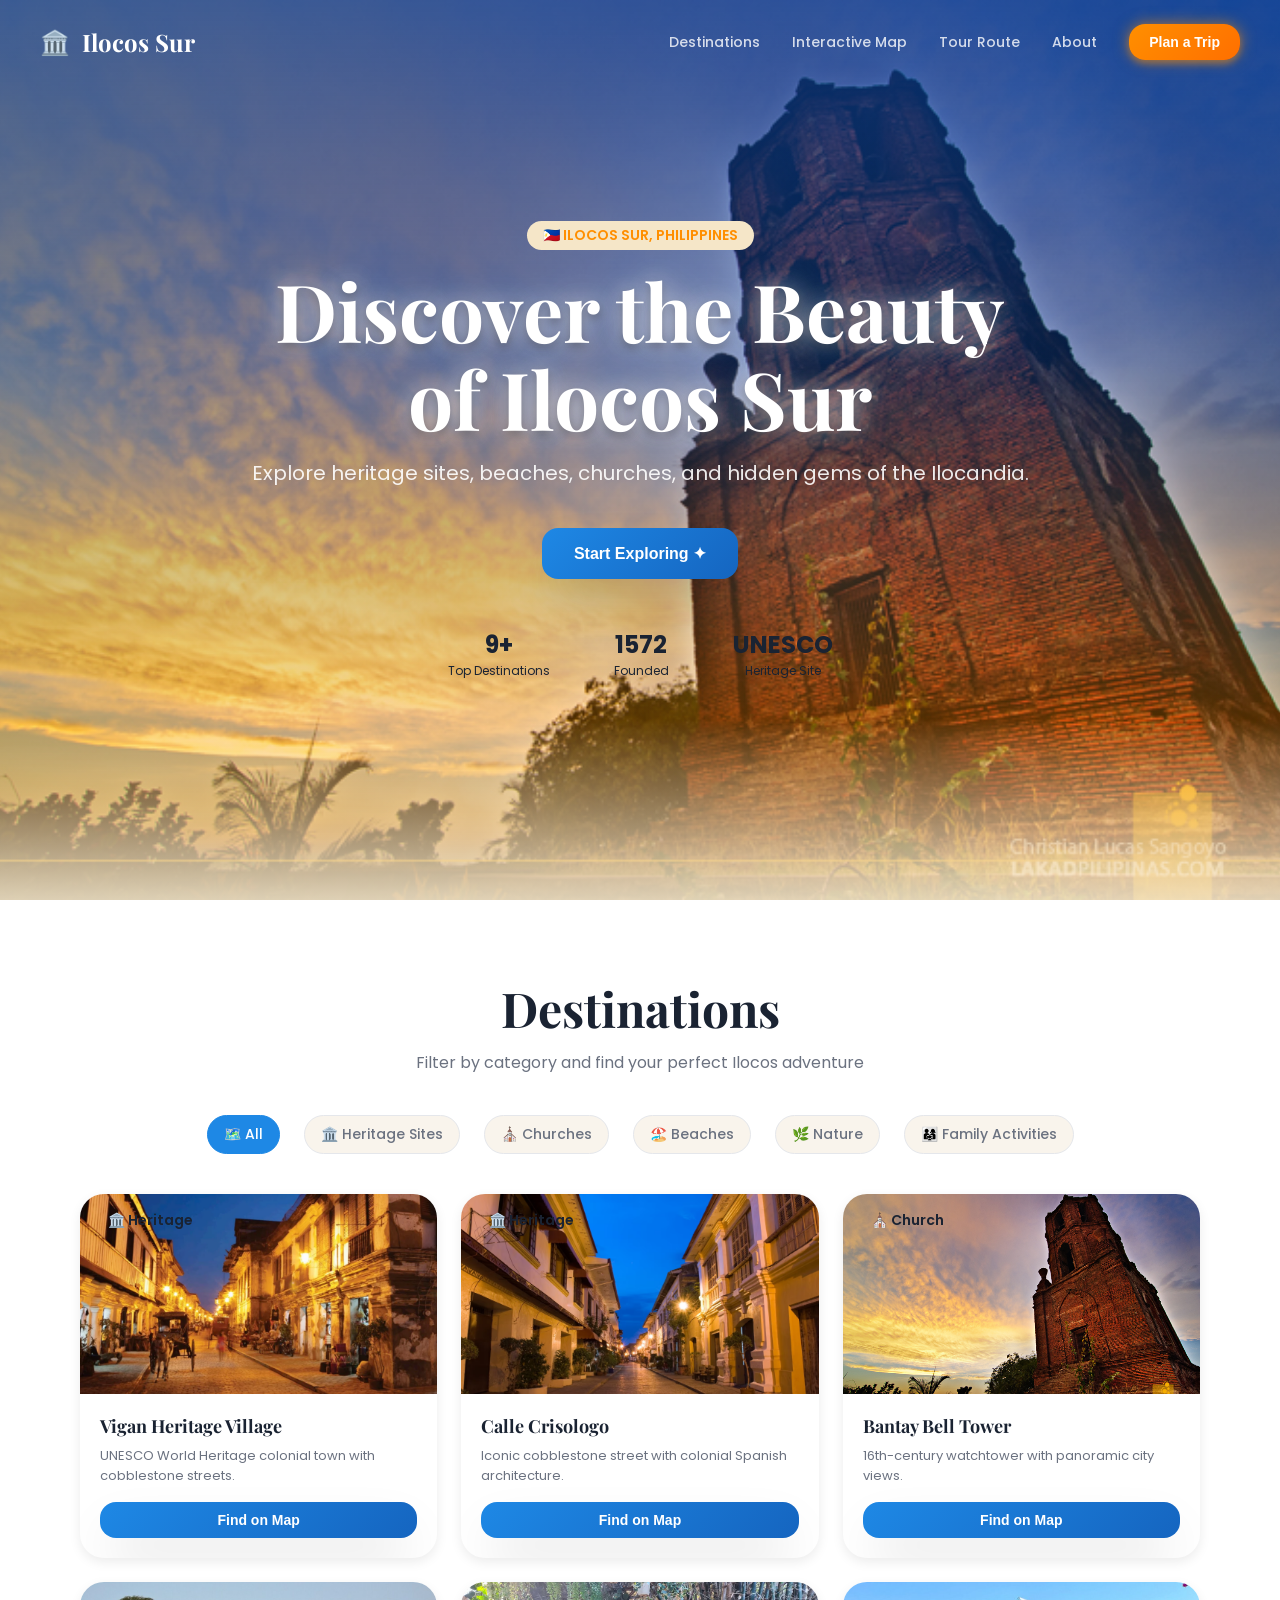
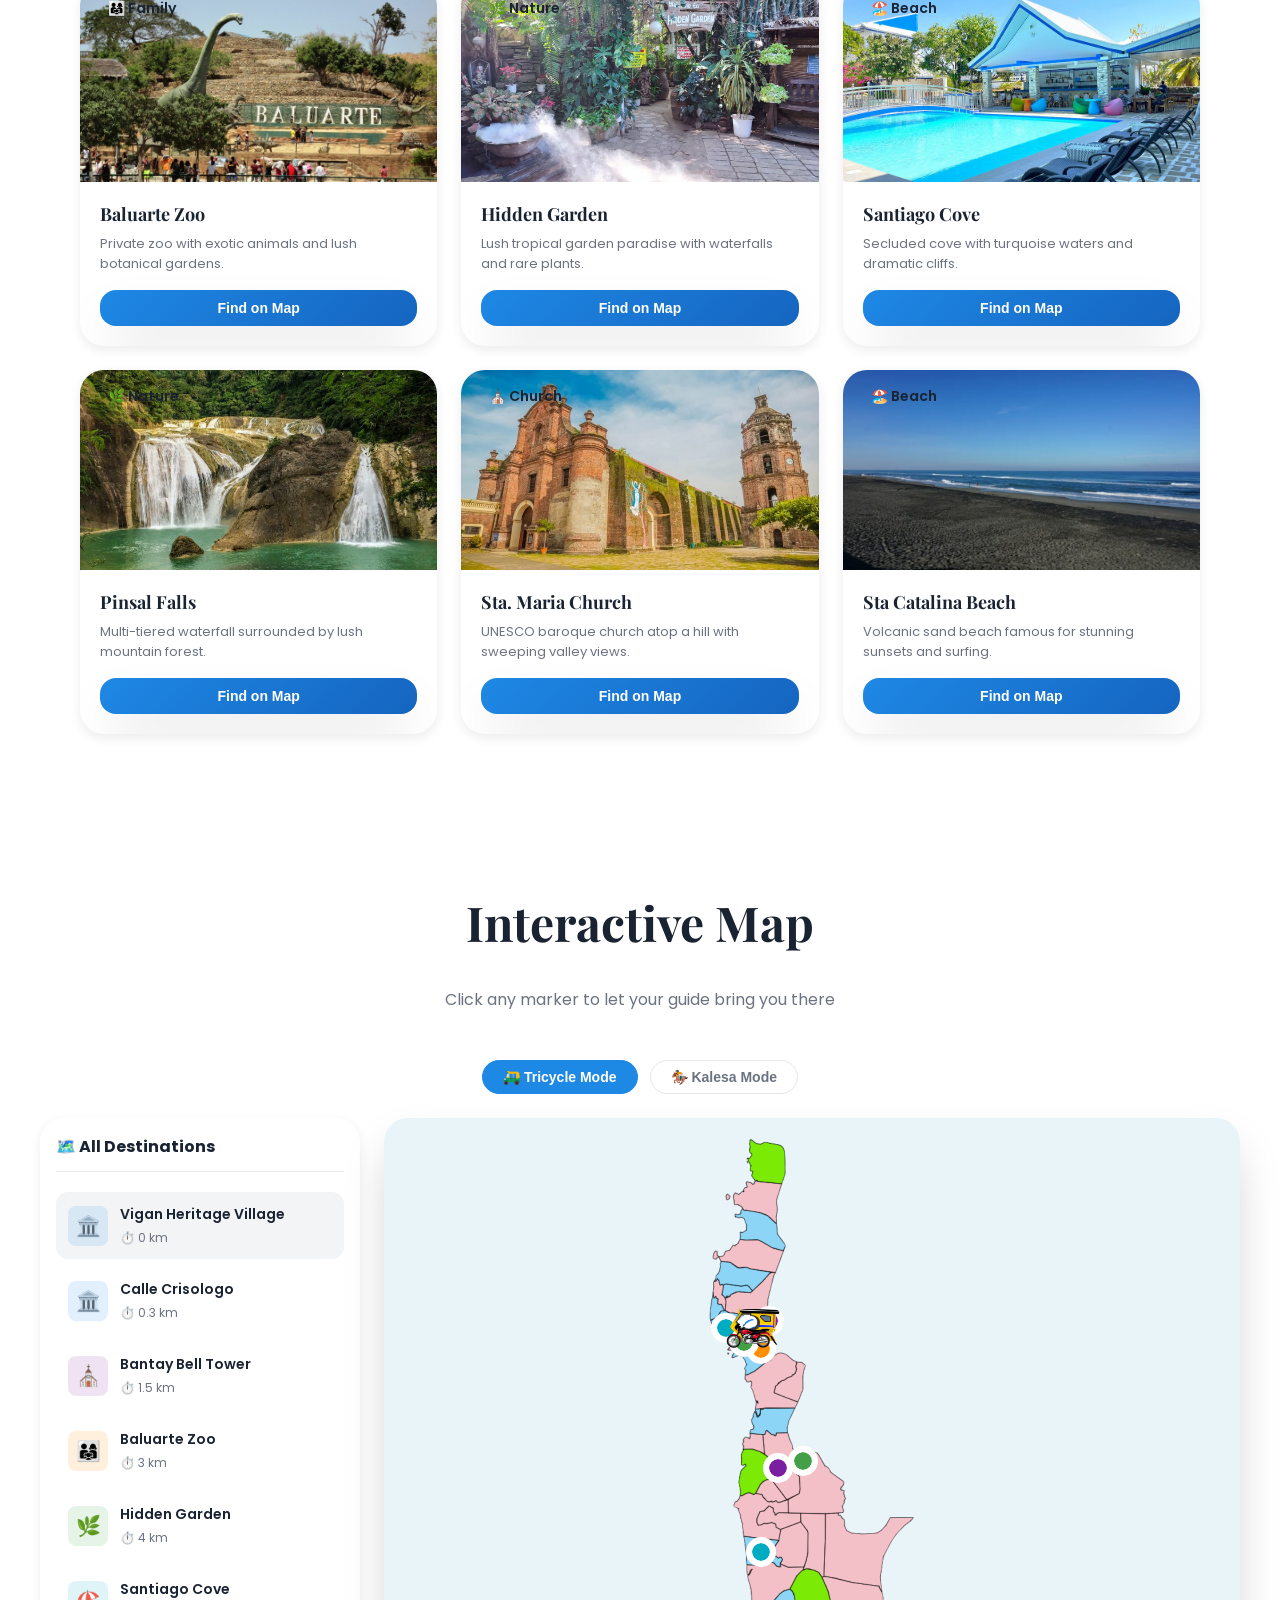
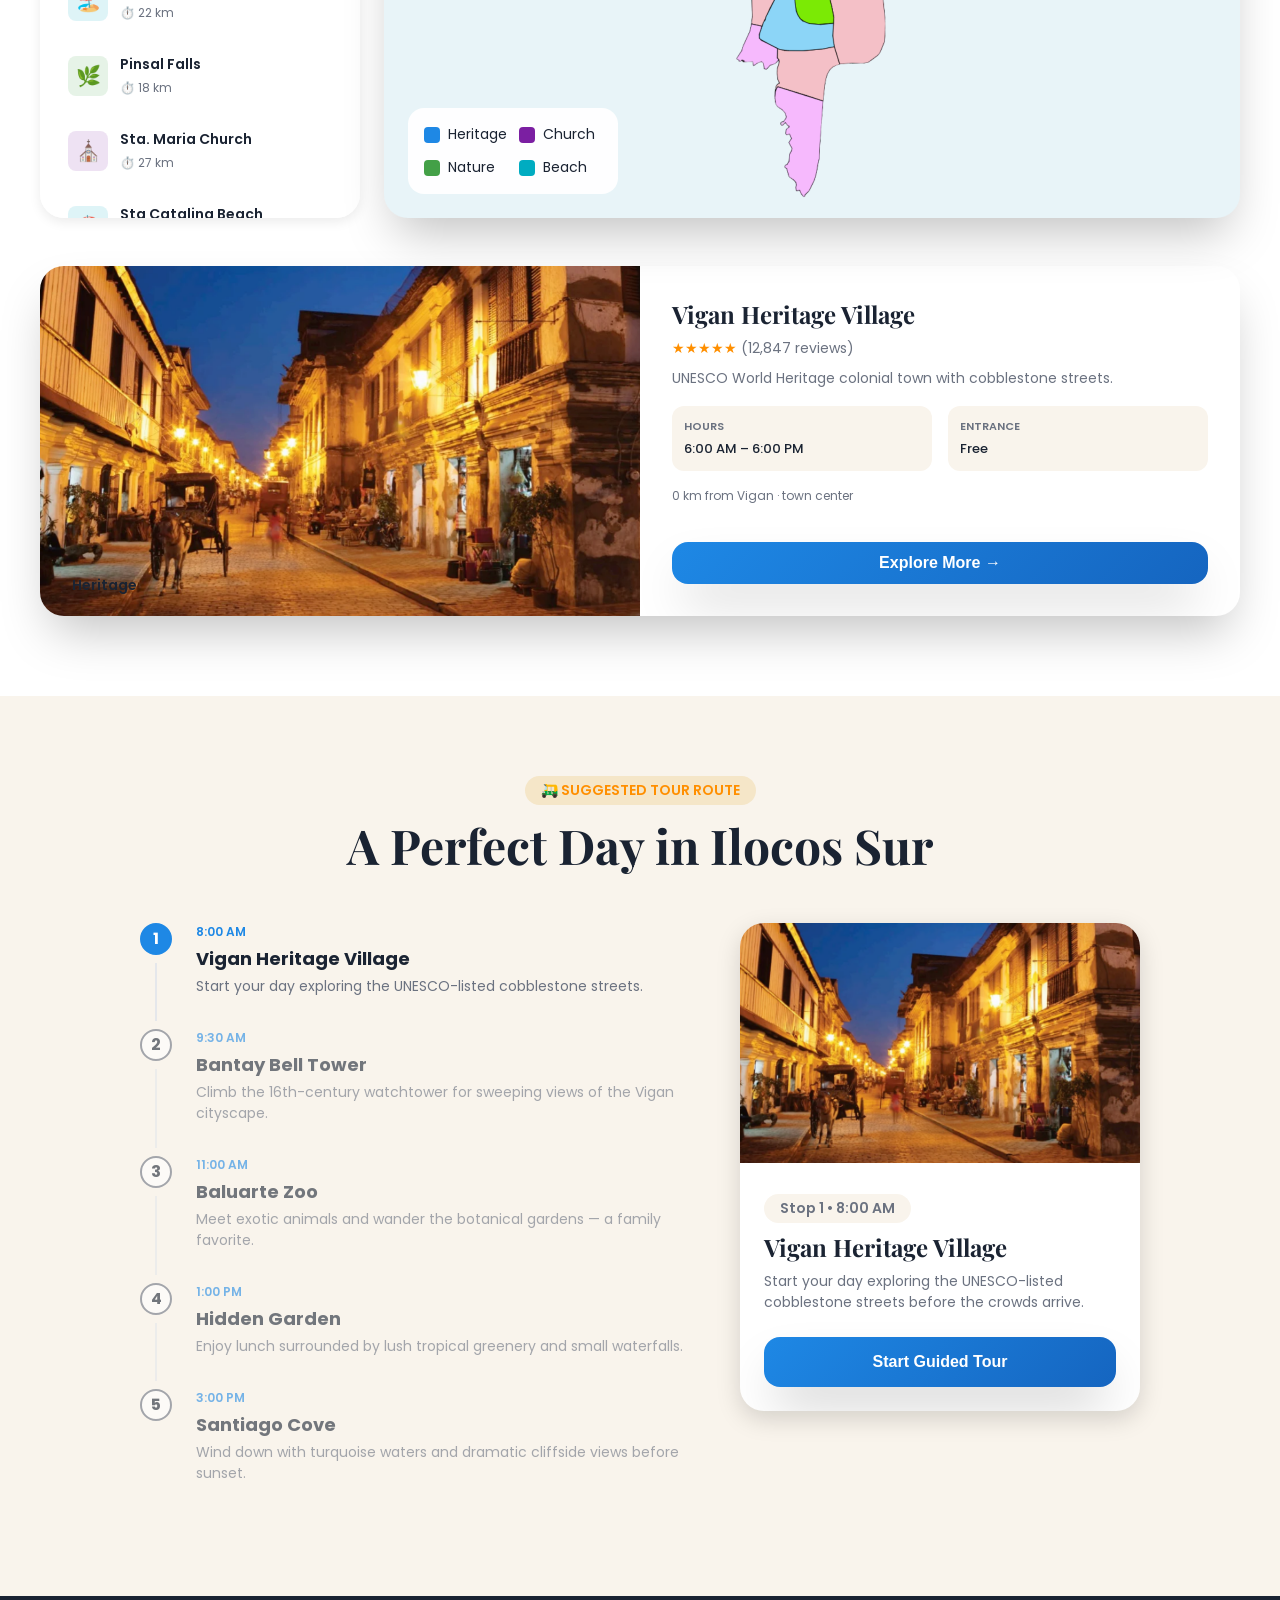
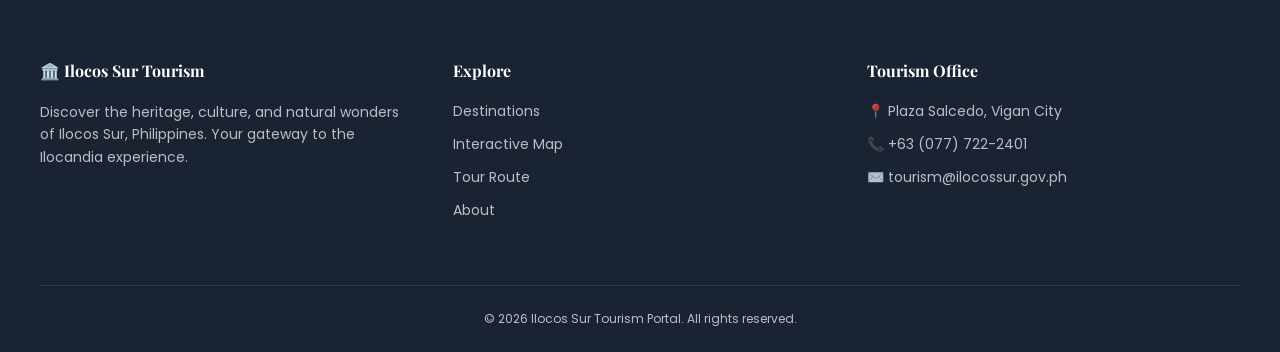
==== commit 8addf0db: "Edited the codes" ====
--- a/Frontend/HTML/index.html
+++ b/Frontend/HTML/index.html
@@ -8,9 +8,9 @@
     <link rel="stylesheet" href="../CSS/styles.css">
 </head>
 <body>
-   <div id="loading-screen" style="position: fixed; inset: 0; background: #F9F4EC; z-index: 99999; display: none; opacity: 0; flex-direction: column; justify-content: center; align-items: center; transition: opacity 0.8s;">
-        <div style="font-family: 'Playfair Display', serif; font-size: 32px; color: #1E88E5; margin-bottom: 24px;">🏛️ Ilocos Sur</div>
-        <div style="font-family: 'Poppins', sans-serif; font-size: 16px; color: #6B7280; animation: pulse-ring 1.5s infinite;">Preparing your journey...</div>
+   <div id="loading-screen" style="position: fixed; inset: 0; background: #e0f2fe; z-index: 99999; display: none; opacity: 0; transition: opacity 0.8s; overflow: hidden;">
+        <img src="../Assets/ILOCOS SUR FRONT.png" style="position: absolute; width: 100%; height: 100%; object-fit: cover; z-index: 1;" alt="Ilocos Sur Background">
+        <img id="kalesa-anim" src="../Assets/KalesaforAnimation.png" style="position: absolute; bottom: 12%; left: -300px; height: 50%; width: auto; z-index: 2; object-fit: contain;" alt="Kalesa">
     </div>
 
     <nav id="navbar" class="navbar">
@@ -24,28 +24,18 @@
                 <div class="nav-link" data-target=".map-section">Interactive Map</div>
                 <div class="nav-link" data-target=".tour-route-section">Tour Route</div>
                 <div class="nav-link" data-target=".footer">About</div>
-                <button id="plan-trip-btn" class="btn-primary" style="padding: 10px 20px; font-size: 14px;">Plan a Trip</button>
+                <button id="plan-trip-btn" class="btn-primary" style="background: linear-gradient(135deg, var(--accent) 0%, var(--accent-dark) 100%); padding: 10px 20px; font-size: 14px; box-shadow: 0 0 15px rgba(255, 143, 0, 0.6), 0 4px 6px rgba(255, 143, 0, 0.3);">Plan a Trip</button>
             </div>
         </div>
     </nav>
 
-    <header class="hero-wrapper">
+    <header class="hero-wrapper" style="background-image: url('../Assets/bantay%20-church.jpg'); background-size: cover; background-position: center;">
         <div class="hero-bg-gradient"></div>
         <div class="hero-content">
             <div class="badge badge-accent">🇵🇭 ILOCOS SUR, PHILIPPINES</div>
             <h1 class="hero-title">Discover the Beauty<br/>of Ilocos Sur</h1>
             <p class="hero-desc">Explore heritage sites, beaches, churches, and hidden gems of the Ilocandia.</p>
             
-            <div class="search-bar-container">
-                <div class="search-input-wrapper">
-                    <span>🔍</span>
-                    <input type="text" placeholder="Search destinations, landmarks...">
-                </div>
-                <div class="search-btn" data-target=".grid-section">
-                    <span style="color: white; font-size: 20px;">➔</span>
-                </div>
-            </div>
-
             <button id="start-exploring-btn" class="btn-primary" data-target=".grid-section">Start Exploring ✦</button>
 
             <div class="hero-stats">
@@ -264,21 +254,21 @@
                         </div>
                     </div>
 
-                    <div class="map-canvas">
-                        <div class="map-shape map-bg"></div>
-                        <div class="map-shape map-landmass" style="width: 402px; height: 684px; left: 114px; top: 38px;"></div>
+                    <div class="map-canvas" style="position: relative; background: #E8F4F8;">
+                        <img src="../Assets/Ilocos%20Sur_MAP.png" style="width: 100%; height: 100%; object-fit: contain; position: absolute; inset: 0;" alt="Ilocos Sur Interactive Map">
                         
-                        <div class="map-shape map-marker-point" style="background: #1E88E5; width: 42px; height: 42px; left: 267.52px; top: 320.72px;"></div>
-                        <div class="map-shape map-marker-point" style="background: #1E88E5; width: 42px; height: 42px; left: 259.92px; top: 313.12px;"></div>
-                        <div class="map-shape map-marker-point" style="background: #7B1FA2; width: 42px; height: 42px; left: 247px; top: 292.60px;"></div>
-                        <div class="map-shape map-marker-point" style="background: #FF8F00; width: 42px; height: 42px; left: 282.72px; top: 343.52px;"></div>
-                        <div class="map-shape map-marker-point" style="background: #43A047; width: 42px; height: 42px; left: 275.12px; top: 358.72px;"></div>
-                        <div class="map-shape map-marker-point" style="background: #00ACC1; width: 42px; height: 42px; left: 191.52px; top: 449.92px;"></div>
-                        <div class="map-shape map-marker-point" style="background: #43A047; width: 42px; height: 42px; left: 396.72px; top: 244.72px;"></div>
-                        <div class="map-shape map-marker-point" style="background: #7B1FA2; width: 42px; height: 42px; left: 161.12px; top: 525.92px;"></div>
-                        <div class="map-shape map-marker-point" style="background: #00ACC1; width: 42px; height: 42px; left: 221.92px; top: 495.52px;"></div>
-
-                        <div id="tour-vehicle" class="map-shape" style="width: 70px; height: 70px; left: 267.52px; top: 300px; z-index: 50; transition: all 1.5s ease;">
+                        <!-- Map Markers -->
+                        <div class="map-shape map-marker-point" style="background: #1E88E5; width: 24px; height: 24px; left: 43%; top: 30%; transform: translate(-50%, -50%); border: 3px solid white; border-radius: 50%;"></div>
+                        <div class="map-shape map-marker-point" style="background: #1E88E5; width: 24px; height: 24px; left: 43.5%; top: 31%; transform: translate(-50%, -50%); border: 3px solid white; border-radius: 50%;"></div>
+                        <div class="map-shape map-marker-point" style="background: #7B1FA2; width: 24px; height: 24px; left: 45%; top: 29%; transform: translate(-50%, -50%); border: 3px solid white; border-radius: 50%;"></div>
+                        <div class="map-shape map-marker-point" style="background: #FF8F00; width: 24px; height: 24px; left: 44%; top: 33%; transform: translate(-50%, -50%); border: 3px solid white; border-radius: 50%;"></div>
+                        <div class="map-shape map-marker-point" style="background: #43A047; width: 24px; height: 24px; left: 42%; top: 32%; transform: translate(-50%, -50%); border: 3px solid white; border-radius: 50%;"></div>
+                        <div class="map-shape map-marker-point" style="background: #00ACC1; width: 24px; height: 24px; left: 44%; top: 62%; transform: translate(-50%, -50%); border: 3px solid white; border-radius: 50%;"></div>
+                        <div class="map-shape map-marker-point" style="background: #43A047; width: 24px; height: 24px; left: 49%; top: 49%; transform: translate(-50%, -50%); border: 3px solid white; border-radius: 50%;"></div>
+                        <div class="map-shape map-marker-point" style="background: #7B1FA2; width: 24px; height: 24px; left: 46%; top: 50%; transform: translate(-50%, -50%); border: 3px solid white; border-radius: 50%;"></div>
+                        <div class="map-shape map-marker-point" style="background: #00ACC1; width: 24px; height: 24px; left: 40%; top: 30%; transform: translate(-50%, -50%); border: 3px solid white; border-radius: 50%;"></div>
+
+                        <div id="tour-vehicle" class="map-shape" style="width: 70px; height: 70px; left: 43%; top: 30%; transform: translate(-50%, -50%); z-index: 50; transition: all 1.5s ease;">
                             <div id="vehicle-pulse" class="vehicle-pulse"></div>
                             <img id="vehicle-img" src="../Assets/Tricycle_mode.png" onerror="this.src='https://placehold.co/70x70'" alt="Vehicle" style="width: 100%; height: 100%; object-fit: contain;">
                         </div>
@@ -546,21 +536,24 @@
         if (planTripBtn) {
             planTripBtn.addEventListener('click', function() {
                 const loader = document.getElementById('loading-screen');
+                const kalesa = document.getElementById('kalesa-anim');
+                
                 // Show the loader
-                loader.style.display = 'flex';
+                loader.style.display = 'block';
                 // Trigger reflow to ensure transition happens
                 void loader.offsetWidth; 
                 loader.style.opacity = '1';
 
-                // Wait for the animation simulation to finish
+                // Reset and start kalesa animation
+                if (kalesa) {
+                    kalesa.classList.remove('kalesa-moving');
+                    void kalesa.offsetWidth; // trigger reflow
+                    kalesa.classList.add('kalesa-moving');
+                }
+
+                // Wait for the animation to finish and jump straight to the form
                 setTimeout(() => {
-                    loader.style.opacity = '0';
-                    setTimeout(() => {
-                        loader.style.display = 'none';
-                        // Smooth scroll to the map
-                        const mapSection = document.querySelector('.map-section');
-                        if (mapSection) mapSection.scrollIntoView({ behavior: 'smooth' });
-                    }, 800); // Wait for fade out
+                    window.location.href = 'registration.html';
                 }, 2500); // 2.5 second loading duration
             });
         }
@@ -649,15 +642,15 @@
         };
 
         const destMapCoords = {
-            'Vigan Heritage Village': {x: 267.52, y: 320.72},
-            'Calle Crisologo': {x: 259.92, y: 313.12},
-            'Bantay Bell Tower': {x: 247, y: 292.60},
-            'Baluarte Zoo': {x: 282.72, y: 343.52},
-            'Hidden Garden': {x: 275.12, y: 358.72},
-            'Santiago Cove': {x: 191.52, y: 449.92},
-            'Pinsal Falls': {x: 396.72, y: 244.72},
-            'Sta. Maria Church': {x: 161.12, y: 525.92},
-            'Sta Catalina Beach': {x: 221.92, y: 495.52}
+            'Vigan Heritage Village': {x: '43%', y: '30%'},
+            'Calle Crisologo': {x: '43.5%', y: '31%'},
+            'Bantay Bell Tower': {x: '45%', y: '29%'},
+            'Baluarte Zoo': {x: '44%', y: '33%'},
+            'Hidden Garden': {x: '42%', y: '32%'},
+            'Santiago Cove': {x: '44%', y: '62%'},
+            'Pinsal Falls': {x: '49%', y: '49%'},
+            'Sta. Maria Church': {x: '46%', y: '50%'},
+            'Sta Catalina Beach': {x: '40%', y: '30%'}
         };
 
         // 5. Grid Card to Map Interaction
@@ -698,8 +691,8 @@
                 
                 if (vehicle && destMapCoords[title]) {
                     const coords = destMapCoords[title];
-                    vehicle.style.left = coords.x + 'px';
-                    vehicle.style.top = (coords.y - 20) + 'px';
+                    vehicle.style.left = coords.x;
+                    vehicle.style.top = coords.y;
                     
                     setTimeout(() => {
                         updateMapDetailCard(title);
--- a/Frontend/CSS/styles.css
+++ b/Frontend/CSS/styles.css
@@ -207,10 +207,13 @@
 }
 
 .hero-title {
-    color: var(--text-blue);
+    color: #ffffff;
     font-size: 80px;
     line-height: 1.1;
     margin: 16px 0;
+    text-shadow: 0 0 20px rgba(255, 255, 255, 0.5), 
+                 0 0 40px rgba(255, 255, 255, 0.3), 
+                 0 4px 10px rgba(0, 0, 0, 0.4);
 }
 
 .hero-desc {
@@ -753,6 +756,20 @@
     opacity: 1;
 }
 
+@keyframes drive-kalesa-x {
+    0% { left: -300px; }
+    100% { left: 100vw; }
+}
+
+@keyframes drive-kalesa-y {
+    0%, 100% { transform: translateY(0); }
+    50% { transform: translateY(-8px); }
+}
+
+.kalesa-moving {
+    animation: drive-kalesa-x 2.5s linear forwards, drive-kalesa-y 0.3s ease-in-out infinite;
+}
+
 .hidden {
     display: none !important;
 }
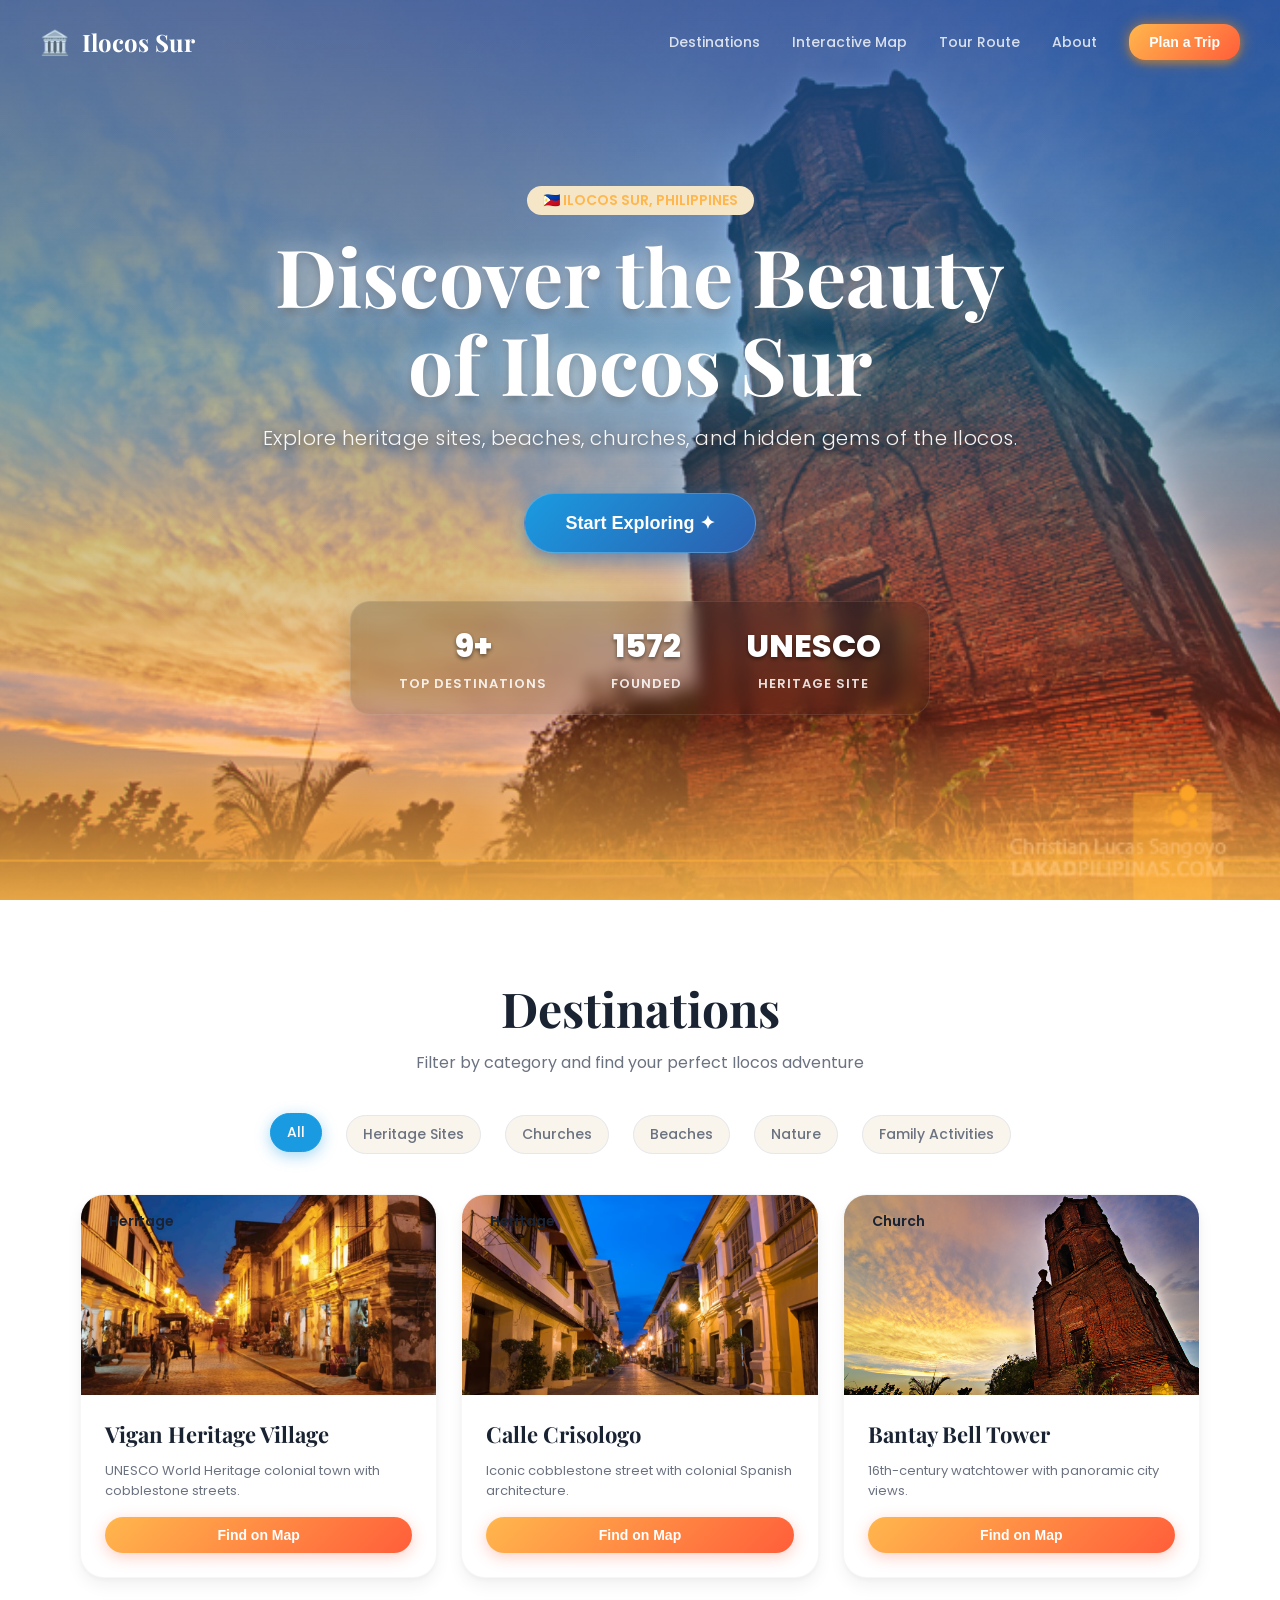
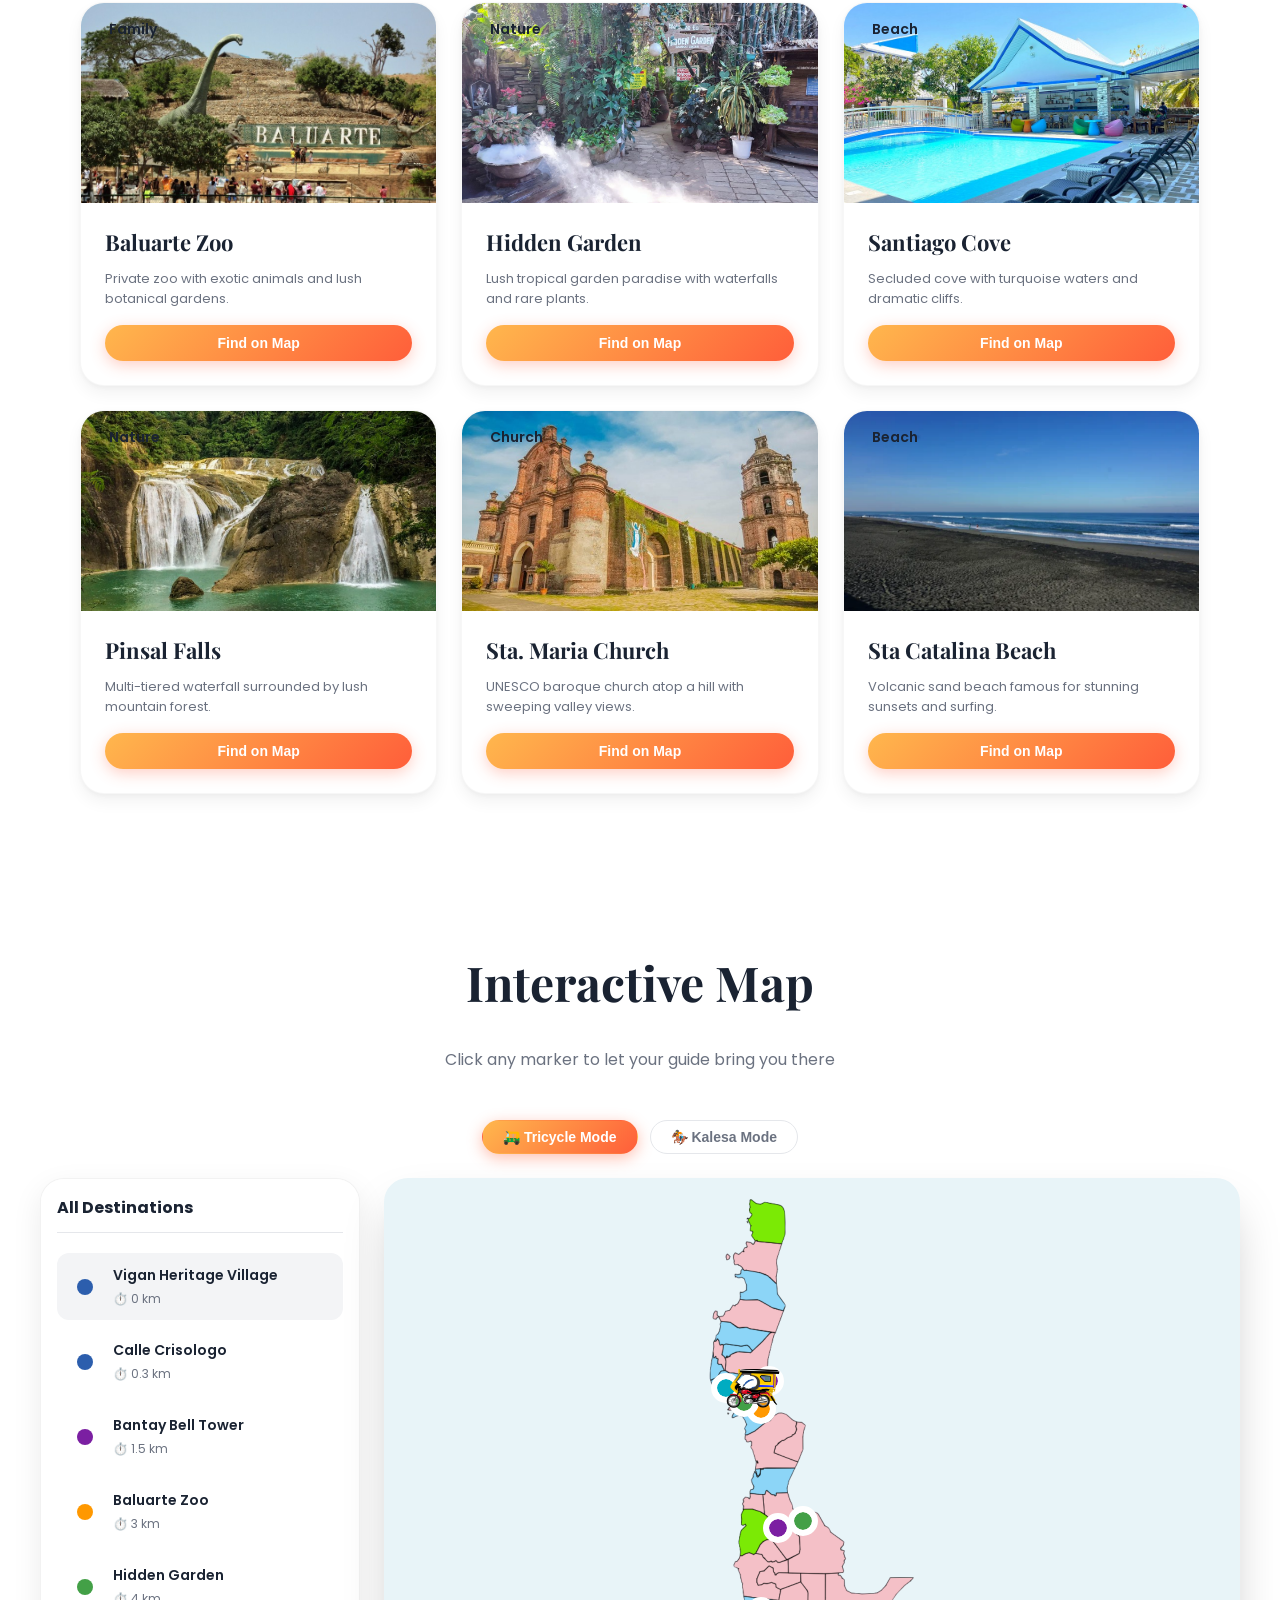
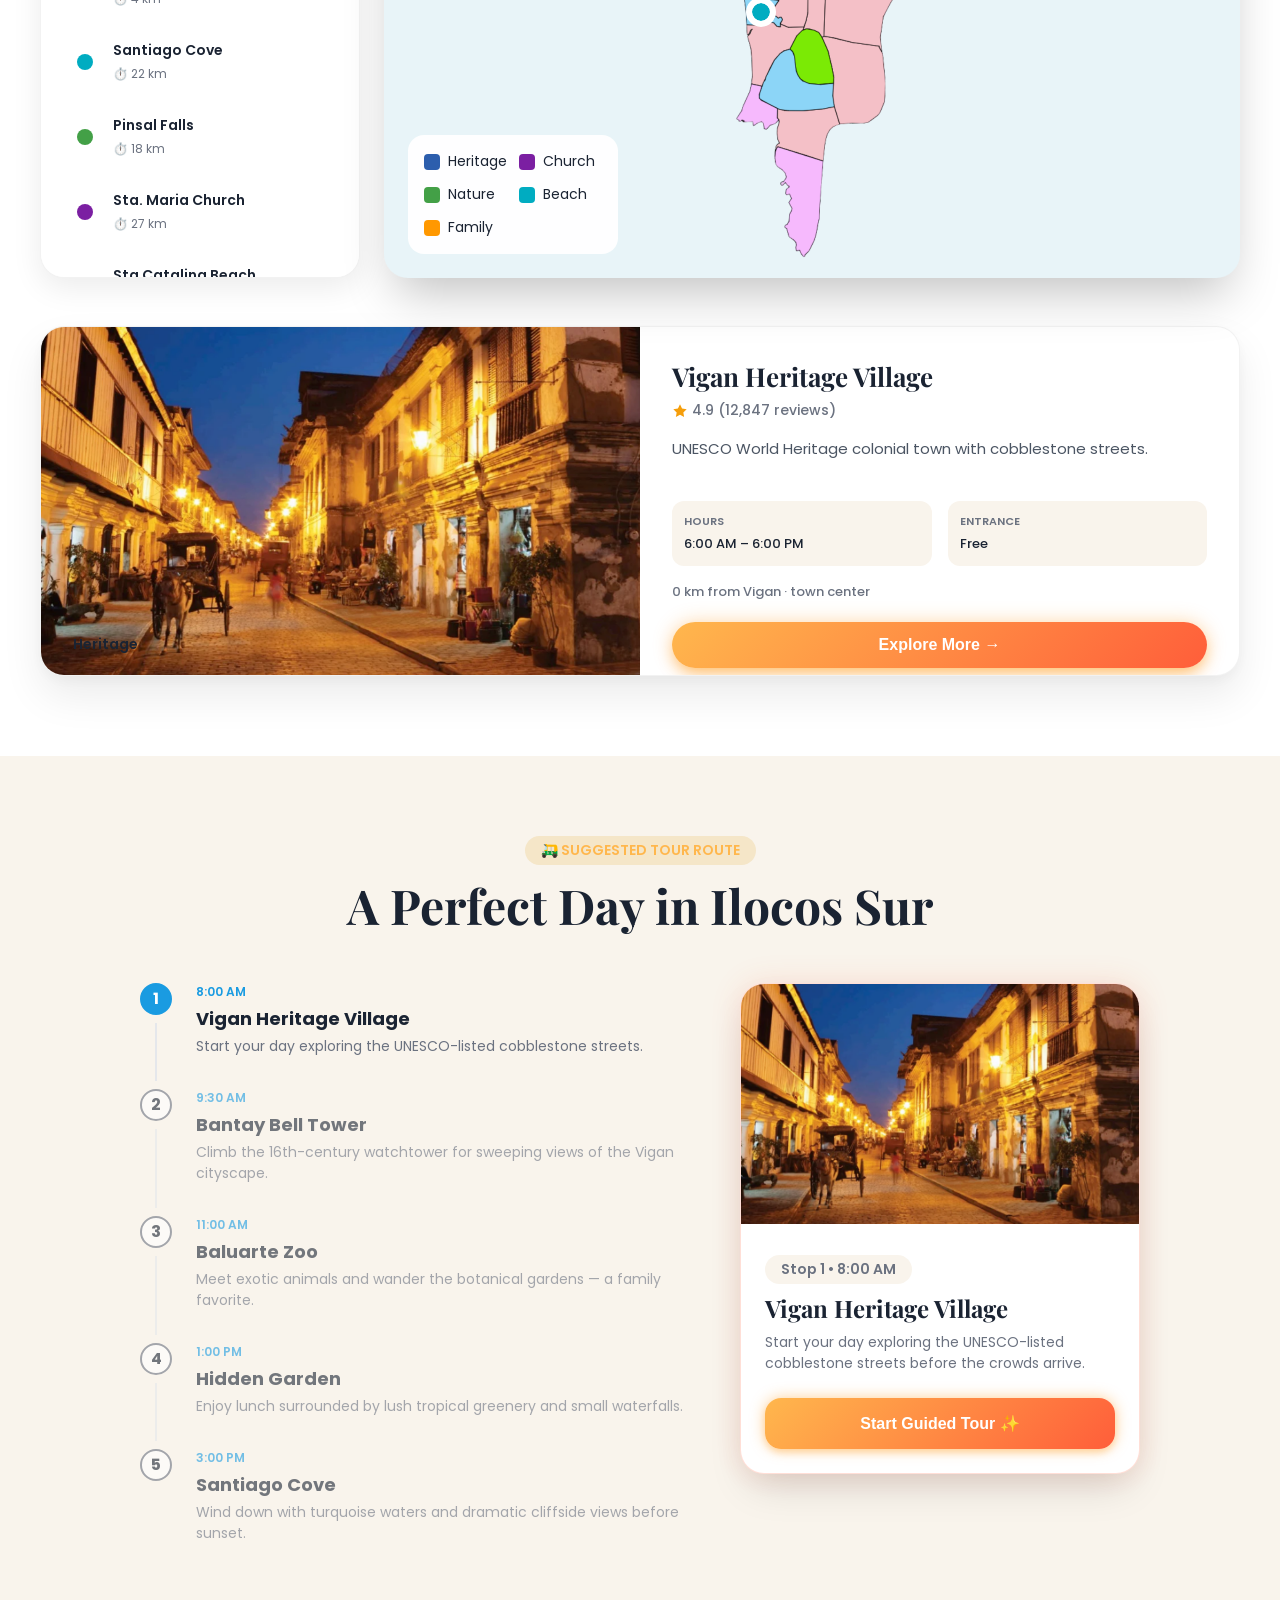
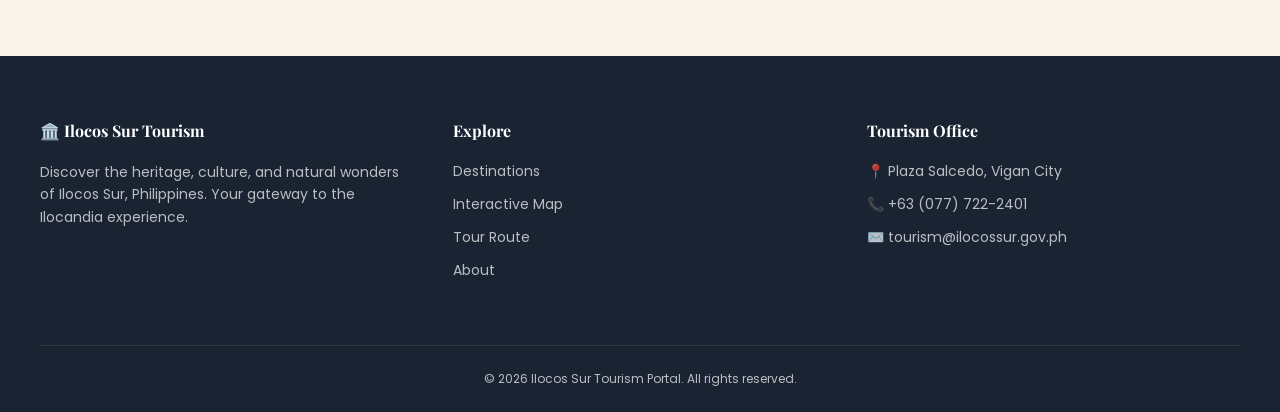
==== commit db5af11a: "Edited Frontend" ====
--- a/Frontend/HTML/index.html
+++ b/Frontend/HTML/index.html
@@ -4,7 +4,7 @@
     <meta charset="UTF-8">
     <meta name="viewport" content="width=device-width, initial-scale=1.0">
     <title>Ilocos Sur Tourism</title>
-    <link href="https://fonts.googleapis.com/css2?family=Playfair+Display:wght@700;800&family=Poppins:wght@400;500;600;700&display=swap" rel="stylesheet">
+    <link href="https://fonts.googleapis.com/css2?family=Playfair+Display:ital,wght@0,400;0,700;0,800;1,400;1,700&family=Poppins:wght@300;400;500;600;700&display=swap" rel="stylesheet">
     <link rel="stylesheet" href="../CSS/styles.css">
 </head>
 <body>
@@ -34,7 +34,7 @@
         <div class="hero-content">
             <div class="badge badge-accent">🇵🇭 ILOCOS SUR, PHILIPPINES</div>
             <h1 class="hero-title">Discover the Beauty<br/>of Ilocos Sur</h1>
-            <p class="hero-desc">Explore heritage sites, beaches, churches, and hidden gems of the Ilocandia.</p>
+            <p class="hero-desc">Explore heritage sites, beaches, churches, and hidden gems of the Ilocos.</p>
             
             <button id="start-exploring-btn" class="btn-primary" data-target=".grid-section">Start Exploring ✦</button>
 
@@ -61,19 +61,19 @@
             <p class="section-subtitle">Filter by category and find your perfect Ilocos adventure</p>
 
             <div class="filter-bar" id="filter-bar">
-                <div class="filter-chip active" data-filter="all">🗺️ All</div>
-                <div class="filter-chip" data-filter="heritage">🏛️ Heritage Sites</div>
-                <div class="filter-chip" data-filter="church">⛪ Churches</div>
-                <div class="filter-chip" data-filter="beach">🏖️ Beaches</div>
-                <div class="filter-chip" data-filter="nature">🌿 Nature</div>
-                <div class="filter-chip" data-filter="family">👨‍👩‍👧 Family Activities</div>
+                <div class="filter-chip active" data-filter="all">All</div>
+                <div class="filter-chip" data-filter="heritage">Heritage Sites</div>
+                <div class="filter-chip" data-filter="church">Churches</div>
+                <div class="filter-chip" data-filter="beach">Beaches</div>
+                <div class="filter-chip" data-filter="nature">Nature</div>
+                <div class="filter-chip" data-filter="family">Family Activities</div>
             </div>
 
             <div class="destination-grid" id="destination-grid">
                 <div class="grid-card destination-grid-card" data-category="heritage">
                     <div class="grid-card-img">
                         <img src="../Assets/vigan-heritage-village.png" onerror="this.src='https://placehold.co/400x300'" alt="Vigan" />
-                        <div style="position: absolute; top: 12px; left: 12px;" class="badge" style="background: #1E88E5; color: white;">🏛️ Heritage</div>
+                        <div style="position: absolute; top: 12px; left: 12px;" class="badge" style="background: #2C5EAD; color: white;">Heritage</div>
                     </div>
                     <div class="grid-card-content">
                         <h3 style="margin-bottom: 8px; font-size: 18px;">Vigan Heritage Village</h3>
@@ -84,7 +84,7 @@
                 <div class="grid-card destination-grid-card" data-category="heritage">
                     <div class="grid-card-img">
                         <img src="../Assets/calle-crisologo.png" onerror="this.src='https://placehold.co/400x300'" alt="Calle Crisologo" />
-                        <div style="position: absolute; top: 12px; left: 12px;" class="badge" style="background: #1E88E5; color: white;">🏛️ Heritage</div>
+                        <div style="position: absolute; top: 12px; left: 12px;" class="badge" style="background: #2C5EAD; color: white;">Heritage</div>
                     </div>
                     <div class="grid-card-content">
                         <h3 style="margin-bottom: 8px; font-size: 18px;">Calle Crisologo</h3>
@@ -95,7 +95,7 @@
                 <div class="grid-card destination-grid-card" data-category="church">
                     <div class="grid-card-img">
                         <img src="../Assets/bantay -church.jpg" onerror="this.src='https://placehold.co/400x300'" alt="Bantay Bell Tower" />
-                        <div style="position: absolute; top: 12px; left: 12px;" class="badge" style="background: #7B1FA2; color: white;">⛪ Church</div>
+                        <div style="position: absolute; top: 12px; left: 12px;" class="badge" style="background: #7B1FA2; color: white;">Church</div>
                     </div>
                     <div class="grid-card-content">
                         <h3 style="margin-bottom: 8px; font-size: 18px;">Bantay Bell Tower</h3>
@@ -106,7 +106,7 @@
                 <div class="grid-card destination-grid-card" data-category="family">
                     <div class="grid-card-img">
                         <img src="../Assets/Baluarte-Zoo.jpg" onerror="this.src='https://placehold.co/400x300'" alt="Baluarte Zoo" />
-                        <div style="position: absolute; top: 12px; left: 12px;" class="badge" style="background: #FF8F00; color: white;">👨‍👩‍👧 Family</div>
+                        <div style="position: absolute; top: 12px; left: 12px;" class="badge" style="background: #FF9800; color: white;">Family</div>
                     </div>
                     <div class="grid-card-content">
                         <h3 style="margin-bottom: 8px; font-size: 18px;">Baluarte Zoo</h3>
@@ -117,7 +117,7 @@
                 <div class="grid-card destination-grid-card" data-category="nature">
                     <div class="grid-card-img">
                         <img src="../Assets/Hidden-Garden-Restaurant-Vigan.jpg" onerror="this.src='https://placehold.co/400x300'" alt="Hidden Garden" />
-                        <div style="position: absolute; top: 12px; left: 12px;" class="badge" style="background: #43A047; color: white;">🌿 Nature</div>
+                        <div style="position: absolute; top: 12px; left: 12px;" class="badge" style="background: #43A047; color: white;">Nature</div>
                     </div>
                     <div class="grid-card-content">
                         <h3 style="margin-bottom: 8px; font-size: 18px;">Hidden Garden</h3>
@@ -128,7 +128,7 @@
                 <div class="grid-card destination-grid-card" data-category="beach">
                     <div class="grid-card-img">
                         <img src="../Assets/santiago-cove.jpg" onerror="this.src='https://placehold.co/400x300'" alt="Santiago Cove" />
-                        <div style="position: absolute; top: 12px; left: 12px;" class="badge" style="background: #00ACC1; color: white;">🏖️ Beach</div>
+                        <div style="position: absolute; top: 12px; left: 12px;" class="badge" style="background: #00ACC1; color: white;">Beach</div>
                     </div>
                     <div class="grid-card-content">
                         <h3 style="margin-bottom: 8px; font-size: 18px;">Santiago Cove</h3>
@@ -139,7 +139,7 @@
                 <div class="grid-card destination-grid-card" data-category="nature">
                     <div class="grid-card-img">
                         <img src="../Assets/pinsal-falls.jpg" onerror="this.src='https://placehold.co/400x300'" alt="Pinsal Falls" />
-                        <div style="position: absolute; top: 12px; left: 12px;" class="badge" style="background: #43A047; color: white;">🌿 Nature</div>
+                        <div style="position: absolute; top: 12px; left: 12px;" class="badge" style="background: #43A047; color: white;">Nature</div>
                     </div>
                     <div class="grid-card-content">
                         <h3 style="margin-bottom: 8px; font-size: 18px;">Pinsal Falls</h3>
@@ -150,7 +150,7 @@
                 <div class="grid-card destination-grid-card" data-category="church">
                     <div class="grid-card-img">
                         <img src="../Assets/sta-maria-church.jpg" onerror="this.src='https://placehold.co/400x300'" alt="Sta. Maria Church" />
-                        <div style="position: absolute; top: 12px; left: 12px;" class="badge" style="background: #7B1FA2; color: white;">⛪ Church</div>
+                        <div style="position: absolute; top: 12px; left: 12px;" class="badge" style="background: #7B1FA2; color: white;">Church</div>
                     </div>
                     <div class="grid-card-content">
                         <h3 style="margin-bottom: 8px; font-size: 18px;">Sta. Maria Church</h3>
@@ -161,7 +161,7 @@
                 <div class="grid-card destination-grid-card" data-category="beach">
                     <div class="grid-card-img">
                         <img src="../Assets/sta-catalina-beach.png" onerror="this.src='https://placehold.co/400x300'" alt="Sta Catalina Beach" />
-                        <div style="position: absolute; top: 12px; left: 12px;" class="badge" style="background: #00ACC1; color: white;">🏖️ Beach</div>
+                        <div style="position: absolute; top: 12px; left: 12px;" class="badge" style="background: #00ACC1; color: white;">Beach</div>
                     </div>
                     <div class="grid-card-content">
                         <h3 style="margin-bottom: 8px; font-size: 18px;">Sta Catalina Beach</h3>
@@ -187,66 +187,66 @@
 
                 <div class="map-layout">
                     <div class="destinations-sidebar" id="destinations-container">
-                        <div class="destinations-sidebar-header">🗺️ All Destinations</div>
+                        <div class="destinations-sidebar-header">All Destinations</div>
                         
                         <div class="destination-card active" data-title="Vigan Heritage Village">
-                            <div class="dest-icon-bg" style="background: rgba(30, 136, 229, 0.13); color: #1E88E5;">🏛️</div>
+                            <div class="dest-icon-bg" style="background: #2C5EAD; border-radius: 50%; width: 16px; height: 16px; margin: 8px;"></div>
                             <div class="dest-info-col">
                                 <div class="dest-title">Vigan Heritage Village</div>
                                 <div class="dest-meta-wrap">⏱️ 0 km</div>
                             </div>
                         </div>
                         <div class="destination-card" data-title="Calle Crisologo">
-                            <div class="dest-icon-bg" style="background: rgba(30, 136, 229, 0.13); color: #1E88E5;">🏛️</div>
+                            <div class="dest-icon-bg" style="background: #2C5EAD; border-radius: 50%; width: 16px; height: 16px; margin: 8px;"></div>
                             <div class="dest-info-col">
                                 <div class="dest-title">Calle Crisologo</div>
                                 <div class="dest-meta-wrap">⏱️ 0.3 km</div>
                             </div>
                         </div>
                         <div class="destination-card" data-title="Bantay Bell Tower">
-                            <div class="dest-icon-bg" style="background: rgba(123, 31, 162, 0.13); color: #7B1FA2;">⛪</div>
+                            <div class="dest-icon-bg" style="background: #7B1FA2; border-radius: 50%; width: 16px; height: 16px; margin: 8px;"></div>
                             <div class="dest-info-col">
                                 <div class="dest-title">Bantay Bell Tower</div>
                                 <div class="dest-meta-wrap">⏱️ 1.5 km</div>
                             </div>
                         </div>
                         <div class="destination-card" data-title="Baluarte Zoo">
-                            <div class="dest-icon-bg" style="background: rgba(255, 143, 0, 0.13); color: #FF8F00;">👨‍👩‍👧</div>
+                            <div class="dest-icon-bg" style="background: #FF9800; border-radius: 50%; width: 16px; height: 16px; margin: 8px;"></div>
                             <div class="dest-info-col">
                                 <div class="dest-title">Baluarte Zoo</div>
                                 <div class="dest-meta-wrap">⏱️ 3 km</div>
                             </div>
                         </div>
                         <div class="destination-card" data-title="Hidden Garden">
-                            <div class="dest-icon-bg" style="background: rgba(67, 160, 71, 0.13); color: #43A047;">🌿</div>
+                            <div class="dest-icon-bg" style="background: #43A047; border-radius: 50%; width: 16px; height: 16px; margin: 8px;"></div>
                             <div class="dest-info-col">
                                 <div class="dest-title">Hidden Garden</div>
                                 <div class="dest-meta-wrap">⏱️ 4 km</div>
                             </div>
                         </div>
                         <div class="destination-card" data-title="Santiago Cove">
-                            <div class="dest-icon-bg" style="background: rgba(0, 172, 193, 0.13); color: #00ACC1;">🏖️</div>
+                            <div class="dest-icon-bg" style="background: #00ACC1; border-radius: 50%; width: 16px; height: 16px; margin: 8px;"></div>
                             <div class="dest-info-col">
                                 <div class="dest-title">Santiago Cove</div>
                                 <div class="dest-meta-wrap">⏱️ 22 km</div>
                             </div>
                         </div>
                         <div class="destination-card" data-title="Pinsal Falls">
-                            <div class="dest-icon-bg" style="background: rgba(67, 160, 71, 0.13); color: #43A047;">🌿</div>
+                            <div class="dest-icon-bg" style="background: #43A047; border-radius: 50%; width: 16px; height: 16px; margin: 8px;"></div>
                             <div class="dest-info-col">
                                 <div class="dest-title">Pinsal Falls</div>
                                 <div class="dest-meta-wrap">⏱️ 18 km</div>
                             </div>
                         </div>
                         <div class="destination-card" data-title="Sta. Maria Church">
-                            <div class="dest-icon-bg" style="background: rgba(123, 31, 162, 0.13); color: #7B1FA2;">⛪</div>
+                            <div class="dest-icon-bg" style="background: #7B1FA2; border-radius: 50%; width: 16px; height: 16px; margin: 8px;"></div>
                             <div class="dest-info-col">
                                 <div class="dest-title">Sta. Maria Church</div>
                                 <div class="dest-meta-wrap">⏱️ 27 km</div>
                             </div>
                         </div>
                         <div class="destination-card" data-title="Sta Catalina Beach">
-                            <div class="dest-icon-bg" style="background: rgba(0, 172, 193, 0.13); color: #00ACC1;">🏖️</div>
+                            <div class="dest-icon-bg" style="background: #00ACC1; border-radius: 50%; width: 16px; height: 16px; margin: 8px;"></div>
                             <div class="dest-info-col">
                                 <div class="dest-title">Sta Catalina Beach</div>
                                 <div class="dest-meta-wrap">⏱️ 30 km</div>
@@ -258,10 +258,10 @@
                         <img src="../Assets/Ilocos%20Sur_MAP.png" style="width: 100%; height: 100%; object-fit: contain; position: absolute; inset: 0;" alt="Ilocos Sur Interactive Map">
                         
                         <!-- Map Markers -->
-                        <div class="map-shape map-marker-point" style="background: #1E88E5; width: 24px; height: 24px; left: 43%; top: 30%; transform: translate(-50%, -50%); border: 3px solid white; border-radius: 50%;"></div>
-                        <div class="map-shape map-marker-point" style="background: #1E88E5; width: 24px; height: 24px; left: 43.5%; top: 31%; transform: translate(-50%, -50%); border: 3px solid white; border-radius: 50%;"></div>
+                        <div class="map-shape map-marker-point" style="background: #2C5EAD; width: 24px; height: 24px; left: 43%; top: 30%; transform: translate(-50%, -50%); border: 3px solid white; border-radius: 50%;"></div>
+                        <div class="map-shape map-marker-point" style="background: #2C5EAD; width: 24px; height: 24px; left: 43.5%; top: 31%; transform: translate(-50%, -50%); border: 3px solid white; border-radius: 50%;"></div>
                         <div class="map-shape map-marker-point" style="background: #7B1FA2; width: 24px; height: 24px; left: 45%; top: 29%; transform: translate(-50%, -50%); border: 3px solid white; border-radius: 50%;"></div>
-                        <div class="map-shape map-marker-point" style="background: #FF8F00; width: 24px; height: 24px; left: 44%; top: 33%; transform: translate(-50%, -50%); border: 3px solid white; border-radius: 50%;"></div>
+                        <div class="map-shape map-marker-point" style="background: #FF9800; width: 24px; height: 24px; left: 44%; top: 33%; transform: translate(-50%, -50%); border: 3px solid white; border-radius: 50%;"></div>
                         <div class="map-shape map-marker-point" style="background: #43A047; width: 24px; height: 24px; left: 42%; top: 32%; transform: translate(-50%, -50%); border: 3px solid white; border-radius: 50%;"></div>
                         <div class="map-shape map-marker-point" style="background: #00ACC1; width: 24px; height: 24px; left: 44%; top: 62%; transform: translate(-50%, -50%); border: 3px solid white; border-radius: 50%;"></div>
                         <div class="map-shape map-marker-point" style="background: #43A047; width: 24px; height: 24px; left: 49%; top: 49%; transform: translate(-50%, -50%); border: 3px solid white; border-radius: 50%;"></div>
@@ -274,10 +274,11 @@
                         </div>
 
                         <div class="map-legend">
-                            <div class="legend-item"><div class="legend-color" style="background: #1E88E5;"></div> Heritage</div>
+                            <div class="legend-item"><div class="legend-color" style="background: #2C5EAD;"></div> Heritage</div>
                             <div class="legend-item"><div class="legend-color" style="background: #7B1FA2;"></div> Church</div>
                             <div class="legend-item"><div class="legend-color" style="background: #43A047;"></div> Nature</div>
                             <div class="legend-item"><div class="legend-color" style="background: #00ACC1;"></div> Beach</div>
+                            <div class="legend-item"><div class="legend-color" style="background: #FF9800;"></div> Family</div>
                         </div>
                     </div>
                 </div>
@@ -285,12 +286,15 @@
                 <div class="map-detail-card" style="margin-top: 24px;">
                     <div class="map-detail-img-wrap">
                         <img id="map-detail-img" src="../Assets/vigan-heritage-village.png" onerror="this.src='https://placehold.co/600x400'" alt="Detail" />
-                        <div style="position: absolute; bottom: 16px; left: 16px;" class="badge" id="map-detail-tag" style="background: #1E88E5; color: white;">Heritage</div>
+                        <div style="position: absolute; bottom: 16px; left: 16px;" class="badge" id="map-detail-tag" style="background: #2C5EAD; color: white;">Heritage</div>
                     </div>
                     <div class="map-detail-content">
-                        <h3 id="map-detail-title" style="font-size: 24px; font-family: var(--font-heading);">Vigan Heritage Village</h3>
-                        <p style="color: var(--accent); margin: 8px 0; font-size: 14px;">★★★★★ <span id="map-detail-reviews" style="color: var(--text-muted);">(12,847 reviews)</span></p>
-                        <p id="map-detail-desc" style="color: var(--text-muted); font-size: 14px; line-height: 1.6;">UNESCO World Heritage colonial town with cobblestone streets.</p>
+                        <h3 id="map-detail-title" style="font-size: 26px; font-family: 'Playfair Display', serif; font-weight: 700; color: #1A2332;">Vigan Heritage Village</h3>
+                        <p style="margin: 6px 0 16px 0; font-size: 14px; font-weight: 500; display: flex; align-items: center; gap: 4px;">
+                            <svg width="16" height="16" viewBox="0 0 24 24" fill="#F59E0B" stroke="none"><path d="M12 2l3.09 6.26L22 9.27l-5 4.87 1.18 6.88L12 17.77l-6.18 3.25L7 14.14 2 9.27l6.91-1.01L12 2z"/></svg>
+                            <span id="map-detail-reviews" style="color: var(--text-muted);">4.9 (12,847 reviews)</span>
+                        </p>
+                        <p id="map-detail-desc" style="color: #4B5563; font-size: 15px; line-height: 1.6; margin-bottom: 24px;">UNESCO World Heritage colonial town with cobblestone streets.</p>
                         
                         <div class="info-grid">
                             <div class="info-box">
@@ -302,8 +306,8 @@
                                 <div class="info-value" id="map-detail-entrance">Free</div>
                             </div>
                         </div>
-                        <p id="map-detail-distance" style="font-size: 12px; color: var(--text-muted); margin-bottom: 16px;">0 km from Vigan · town center</p>
-                        <button id="map-explore-btn" class="btn-primary" style="margin-top: auto; width: 100%; padding: 12px;">Explore More →</button>
+                        <p id="map-detail-distance" style="font-size: 13px; color: var(--text-muted); margin-bottom: 20px; font-weight: 500;">0 km from Vigan · town center</p>
+                        <button id="map-explore-btn" class="btn-primary" style="margin-top: auto; width: 100%; padding: 14px; border-radius: 24px; font-size: 16px; font-weight: 700; background: linear-gradient(135deg, var(--accent) 0%, var(--accent-dark) 100%); box-shadow: 0 8px 16px -4px rgba(255, 143, 0, 0.5), 0 0 20px rgba(255, 143, 0, 0.3); transition: all 0.3s ease;">Explore More →</button>
                     </div>
                 </div>
             </div>
@@ -380,7 +384,7 @@
                             <div id="tour-detail-badge" class="badge" style="background: var(--bg-page); color: var(--text-muted); margin-bottom: 8px;">Stop 1 • 8:00 AM</div>
                             <h3 id="tour-detail-title" style="font-size: 24px; margin-bottom: 8px;">Vigan Heritage Village</h3>
                             <p id="tour-detail-desc" style="color: var(--text-muted); font-size: 14px; margin-bottom: 24px;">Start your day exploring the UNESCO-listed cobblestone streets before the crowds arrive.</p>
-                            <button id="tour-start-btn" class="btn-primary" style="width: 100%;">Start Guided Tour</button>
+                            <button id="tour-start-btn" class="btn-primary" style="width: 100%; background: linear-gradient(135deg, var(--accent) 0%, var(--accent-dark) 100%); box-shadow: 0 0 15px rgba(255, 143, 0, 0.4), 0 4px 6px rgba(255, 143, 0, 0.2);">Start Guided Tour ✨</button>
                         </div>
                     </div>
                 </div>
@@ -427,7 +431,7 @@
                     <img id="modal-ext-img" src="../Assets/vigan-heritage-village.png" style="width: 100%; height: 100%; object-fit: cover;" alt="Destination Background">
                 </div>
                 <div style="width: 100%; height: 320px; left: 0px; top: 0px; position: absolute; background: linear-gradient(180deg, rgba(0, 0, 0, 0) 30%, rgba(10, 20, 40, 0.85) 100%); border-radius: 24px 24px 0 0;"></div>
-                <div style="width: 100%; height: 4px; left: 0px; top: 316px; position: absolute; background: #1E88E5"></div>
+                <div style="width: 100%; height: 4px; left: 0px; top: 316px; position: absolute; background: #2C5EAD"></div>
                 
                 <div style="padding-left: 12px; padding-right: 12px; padding-top: 6px; padding-bottom: 6px; left: 16px; top: 16px; position: absolute; background: rgba(0, 0, 0, 0.50); border-radius: 26843500px; justify-content: flex-start; align-items: center; gap: 8px; display: inline-flex">
                     <div style="color: #1A2332; font-size: 14px; font-family: Poppins; font-weight: 400; line-height: 20px;">🚌</div>
@@ -436,7 +440,7 @@
                 
                 <div style="width: 100%; padding: 24px; left: 0px; top: 180.03px; position: absolute; flex-direction: column; justify-content: flex-start; align-items: flex-start; display: flex; box-sizing: border-box;">
                     <div style="align-self: stretch; justify-content: flex-start; align-items: center; gap: 8px; display: inline-flex">
-                        <div id="modal-ext-category-bg" style="padding: 2px 12px; background: #1E88E5; border-radius: 26843500px">
+                        <div id="modal-ext-category-bg" style="padding: 2px 12px; background: #2C5EAD; border-radius: 26843500px">
                             <div id="modal-ext-category" style="color: white; font-size: 12px; font-family: Poppins; font-weight: 600; line-height: 16px;">Heritage</div>
                         </div>
                         <div style="color: rgba(255, 255, 255, 0.60); font-size: 12px; font-family: Poppins; font-weight: 400; line-height: 16px;">Best: Early morning (6–9 AM) or late afternoon (4–7 PM)</div>
@@ -460,7 +464,7 @@
                 <div style="flex: 2; min-width: 300px; display: flex; flex-direction: column; gap: 20px;">
                     <div>
                         <div style="justify-content: flex-start; align-items: center; gap: 8px; display: inline-flex">
-                            <div style="width: 24px; height: 24px; background: #1E88E5; border-radius: 50%; justify-content: center; align-items: center; display: flex">
+                            <div style="width: 24px; height: 24px; background: #2C5EAD; border-radius: 50%; justify-content: center; align-items: center; display: flex">
                                 <div style="color: white; font-size: 12px;">📖</div>
                             </div>
                             <div style="color: #1A2332; font-size: 15.20px; font-family: Poppins; font-weight: 700;">Historical Background</div>
@@ -472,7 +476,7 @@
 
                     <div>
                         <div style="justify-content: flex-start; align-items: center; gap: 8px; display: inline-flex">
-                            <div style="width: 24px; height: 24px; background: #1E88E5; border-radius: 50%; justify-content: center; align-items: center; display: flex">
+                            <div style="width: 24px; height: 24px; background: #2C5EAD; border-radius: 50%; justify-content: center; align-items: center; display: flex">
                                 <div style="color: white; font-size: 12px;">🏛️</div>
                             </div>
                             <div style="color: #1A2332; font-size: 15.20px; font-family: Poppins; font-weight: 700;">Cultural Significance</div>
@@ -483,7 +487,7 @@
                     </div>
 
                     <div style="padding: 16px; background: rgba(30, 136, 229, 0.07); border-radius: 16px; outline: 0.80px rgba(30, 136, 229, 0.14) solid;">
-                        <div style="color: #1E88E5; font-size: 14.40px; font-family: Poppins; font-weight: 700; margin-bottom: 8px;">✨ Why Visitors Love This Place</div>
+                        <div style="color: #2C5EAD; font-size: 14.40px; font-family: Poppins; font-weight: 700; margin-bottom: 8px;">✨ Why Visitors Love This Place</div>
                         <div id="modal-ext-love" style="color: #4B5563; font-size: 13.60px; font-family: Poppins; font-weight: 400; line-height: 23.12px;">
                             Step back in time on the same cobblestone streets where Spanish colonizers, Chinese merchants, and Ilocano artisans once walked. Ride a kalesa at sunset and taste authentic Ilocano cuisine.
                         </div>
@@ -494,7 +498,7 @@
                     <div style="color: #1A2332; font-size: 15.20px; font-family: Poppins; font-weight: 700; margin-bottom: 4px;">🗒️ Travel Info</div>
                     
                     <div style="padding: 12px; background: white; border-radius: 14px; display: flex; gap: 8px;">
-                        <div style="color: #1E88E5;">⏱️</div>
+                        <div style="color: #2C5EAD;">⏱️</div>
                         <div>
                             <div style="color: #9CA3AF; font-size: 11.20px; font-family: Poppins; font-weight: 600;">Opening Hours</div>
                             <div id="modal-ext-hours" style="color: #1A2332; font-size: 12.80px; font-family: Poppins; font-weight: 400;">Open 24 hours</div>
@@ -502,7 +506,7 @@
                     </div>
 
                     <div style="padding: 12px; background: white; border-radius: 14px; display: flex; gap: 8px;">
-                        <div style="color: #1E88E5;">🎫</div>
+                        <div style="color: #2C5EAD;">🎫</div>
                         <div>
                             <div style="color: #9CA3AF; font-size: 11.20px; font-family: Poppins; font-weight: 600;">Entrance Fee</div>
                             <div id="modal-ext-entrance" style="color: #1A2332; font-size: 12.80px; font-family: Poppins; font-weight: 400;">Free</div>
@@ -510,7 +514,7 @@
                     </div>
 
                     <div style="padding: 12px; background: white; border-radius: 14px; display: flex; gap: 8px;">
-                        <div style="color: #1E88E5;">🅿️</div>
+                        <div style="color: #2C5EAD;">🅿️</div>
                         <div>
                             <div style="color: #9CA3AF; font-size: 11.20px; font-family: Poppins; font-weight: 600;">Parking</div>
                             <div style="color: #1A2332; font-size: 12.80px; font-family: Poppins; font-weight: 400;">Available nearby</div>
@@ -518,9 +522,9 @@
                     </div>
 
                     <div style="padding: 12px; background: #FFF3CD; border-radius: 14px; outline: 0.80px #FFD000 solid; display: flex; gap: 8px; margin-top: 8px;">
-                        <div style="color: #FF8F00;">⚠️</div>
+                        <div style="color: #FF9800;">⚠️</div>
                         <div>
-                            <div style="color: #FF8F00; font-size: 11.20px; font-family: Poppins; font-weight: 700;">SAFETY NOTE</div>
+                            <div style="color: #FF9800; font-size: 11.20px; font-family: Poppins; font-weight: 700;">SAFETY NOTE</div>
                             <div style="color: #6B7280; font-size: 12.48px; font-family: Poppins; font-weight: 400;">Watch for kalesa (horse carriages) on streets. Stay hydrated.</div>
                         </div>
                     </div>
@@ -630,15 +634,15 @@
 
         // 4. Destination Database
         const destDetails = {
-            'Vigan Heritage Village': { img: '../Assets/vigan-heritage-village.png', category: '🏛️ Heritage', catColor: '#1E88E5', rating: '4.9', reviews: '(12,847)', desc: 'UNESCO World Heritage colonial town with cobblestone streets.', hours: '6:00 AM – 6:00 PM', entrance: 'Free', distFull: '0 km from Vigan · town center' },
-            'Calle Crisologo': { img: '../Assets/calle-crisologo.png', category: '🏛️ Heritage', catColor: '#1E88E5', rating: '4.8', reviews: '(9,523)', desc: 'Iconic cobblestone street with colonial Spanish architecture.', hours: '24 hours', entrance: 'Free', distFull: '0.3 km from Vigan · ~5 min walk' },
-            'Bantay Bell Tower': { img: '../Assets/bantay -church.jpg', category: '⛪ Church', catColor: '#7B1FA2', rating: '4.7', reviews: '(6,821)', desc: '16th-century watchtower with panoramic city views.', hours: '6:00 AM – 6:00 PM', entrance: '₱20', distFull: '1.5 km from Vigan · ~10 min by tricycle' },
-            'Baluarte Zoo': { img: '../Assets/Baluarte-Zoo.jpg', category: '👨‍👩‍👧 Family', catColor: '#FF8F00', rating: '4.5', reviews: '(5,312)', desc: 'Private zoo with exotic animals and lush botanical gardens.', hours: '8:00 AM – 5:00 PM', entrance: 'Free', distFull: '3 km from Vigan · ~15 min by tricycle' },
-            'Hidden Garden': { img: '../Assets/Hidden-Garden-Restaurant-Vigan.jpg', category: '🌿 Nature', catColor: '#43A047', rating: '4.6', reviews: '(4,108)', desc: 'Lush tropical garden paradise with waterfalls and rare plants.', hours: '8:00 AM – 9:00 PM', entrance: '₱50', distFull: '4 km from Vigan · ~20 min by tricycle' },
-            'Santiago Cove': { img: '../Assets/santiago-cove.jpg', category: '🏖️ Beach', catColor: '#00ACC1', rating: '4.4', reviews: '(3,287)', desc: 'Secluded cove with turquoise waters and dramatic cliffs.', hours: '6:00 AM – 6:00 PM', entrance: '₱30', distFull: '22 km from Vigan · ~45 min by tricycle' },
-            'Pinsal Falls': { img: '../Assets/pinsal-falls.jpg', category: '🌿 Nature', catColor: '#43A047', rating: '4.5', reviews: '(2,945)', desc: 'Multi-tiered waterfall surrounded by lush mountain forest.', hours: '7:00 AM – 5:00 PM', entrance: '₱25', distFull: '18 km from Vigan · ~35 min by tricycle' },
-            'Sta. Maria Church': { img: '../Assets/sta-maria-church.jpg', category: '⛪ Church', catColor: '#7B1FA2', rating: '4.8', reviews: '(7,634)', desc: 'UNESCO baroque church atop a hill with sweeping valley views.', hours: '6:00 AM – 6:00 PM', entrance: 'Free', distFull: '27 km from Vigan · ~55 min by car' },
-            'Sta Catalina Beach': { img: '../Assets/sta-catalina-beach.png', category: '🏖️ Beach', catColor: '#00ACC1', rating: '4.3', reviews: '(2,156)', desc: 'Volcanic sand beach famous for stunning sunsets and surfing.', hours: '24 hours', entrance: 'Free', distFull: '30 km from Vigan · ~60 min by car' }
+            'Vigan Heritage Village': { img: '../Assets/vigan-heritage-village.png', category: 'Heritage', catColor: '#2C5EAD', rating: '4.9', reviews: '(12,847)', desc: 'UNESCO World Heritage colonial town with cobblestone streets.', hours: '6:00 AM – 6:00 PM', entrance: 'Free', distFull: '0 km from Vigan · town center' },
+            'Calle Crisologo': { img: '../Assets/calle-crisologo.png', category: 'Heritage', catColor: '#2C5EAD', rating: '4.8', reviews: '(9,523)', desc: 'Iconic cobblestone street with colonial Spanish architecture.', hours: '24 hours', entrance: 'Free', distFull: '0.3 km from Vigan · ~5 min walk' },
+            'Bantay Bell Tower': { img: '../Assets/bantay -church.jpg', category: 'Church', catColor: '#7B1FA2', rating: '4.7', reviews: '(6,821)', desc: '16th-century watchtower with panoramic city views.', hours: '6:00 AM – 6:00 PM', entrance: '₱20', distFull: '1.5 km from Vigan · ~10 min by tricycle' },
+            'Baluarte Zoo': { img: '../Assets/Baluarte-Zoo.jpg', category: 'Family', catColor: '#FF9800', rating: '4.5', reviews: '(5,312)', desc: 'Private zoo with exotic animals and lush botanical gardens.', hours: '8:00 AM – 5:00 PM', entrance: 'Free', distFull: '3 km from Vigan · ~15 min by tricycle' },
+            'Hidden Garden': { img: '../Assets/Hidden-Garden-Restaurant-Vigan.jpg', category: 'Nature', catColor: '#43A047', rating: '4.6', reviews: '(4,108)', desc: 'Lush tropical garden paradise with waterfalls and rare plants.', hours: '8:00 AM – 9:00 PM', entrance: '₱50', distFull: '4 km from Vigan · ~20 min by tricycle' },
+            'Santiago Cove': { img: '../Assets/santiago-cove.jpg', category: 'Beach', catColor: '#00ACC1', rating: '4.4', reviews: '(3,287)', desc: 'Secluded cove with turquoise waters and dramatic cliffs.', hours: '6:00 AM – 6:00 PM', entrance: '₱30', distFull: '22 km from Vigan · ~45 min by tricycle' },
+            'Pinsal Falls': { img: '../Assets/pinsal-falls.jpg', category: 'Nature', catColor: '#43A047', rating: '4.5', reviews: '(2,945)', desc: 'Multi-tiered waterfall surrounded by lush mountain forest.', hours: '7:00 AM – 5:00 PM', entrance: '₱25', distFull: '18 km from Vigan · ~35 min by tricycle' },
+            'Sta. Maria Church': { img: '../Assets/sta-maria-church.jpg', category: 'Church', catColor: '#7B1FA2', rating: '4.8', reviews: '(7,634)', desc: 'UNESCO baroque church atop a hill with sweeping valley views.', hours: '6:00 AM – 6:00 PM', entrance: 'Free', distFull: '27 km from Vigan · ~55 min by car' },
+            'Sta Catalina Beach': { img: '../Assets/sta-catalina-beach.png', category: 'Beach', catColor: '#00ACC1', rating: '4.3', reviews: '(2,156)', desc: 'Volcanic sand beach famous for stunning sunsets and surfing.', hours: '24 hours', entrance: 'Free', distFull: '30 km from Vigan · ~60 min by car' }
         };
 
         const destMapCoords = {
--- a/Frontend/CSS/styles.css
+++ b/Frontend/CSS/styles.css
@@ -3,18 +3,18 @@
    ========================================================================== */
    :root {
     /* Color Palette */
-    --primary: #1E88E5;
-    --primary-dark: #1565C0;
-    --primary-light: rgba(30, 136, 229, 0.13);
+    --primary: #1A9BE1;
+    --primary-dark: #2C5EAD;
+    --primary-light: #CBE6F6;
     
-    --accent: #FF8F00;
-    --accent-dark: #FF6F00;
+    --accent: #FFB74D;
+    --accent-dark: #FF5E3A;
     
-    --category-heritage: #1E88E5;
+    --category-heritage: #2C5EAD;
     --category-church: #7B1FA2;
-    --category-beach: #00ACC1;
+    --category-beach: #1A9BE1;
     --category-nature: #43A047;
-    --category-family: #FF8F00;
+    --category-family: #FF9800;
     --category-food: #F4511E;
 
     /* Typography Color */
@@ -191,7 +191,7 @@
 .hero-bg-gradient {
     position: absolute;
     inset: 0;
-    background: linear-gradient(180deg, rgba(13, 71, 161, 0.70) 0%, rgba(13, 71, 161, 0.40) 40%, rgba(255, 143, 0, 0.30) 80%, rgba(245, 230, 200, 0.90) 100%);
+    background: linear-gradient(180deg, rgba(44, 94, 173, 0.70) 0%, rgba(26, 155, 225, 0.40) 40%, rgba(255, 94, 58, 0.30) 80%, rgba(255, 183, 77, 0.90) 100%);
     z-index: 1;
 }
 
@@ -217,9 +217,29 @@
 }
 
 .hero-desc {
-    color: rgba(255, 255, 255, 0.9);
+    font-family: var(--font-body);
+    font-style: normal;
+    color: rgba(255, 255, 255, 0.95);
     font-size: 20px;
+    font-weight: 300;
+    letter-spacing: 0.5px;
     margin-bottom: 40px;
+    text-shadow: 0 2px 8px rgba(0, 0, 0, 0.6);
+}
+
+#start-exploring-btn {
+    font-size: 18px;
+    padding: 18px 40px;
+    border-radius: 30px;
+    background: linear-gradient(135deg, var(--primary) 0%, var(--primary-dark) 100%);
+    box-shadow: 0 10px 20px -5px rgba(44, 94, 173, 0.5), 0 0 30px rgba(26, 155, 225, 0.3);
+    border: 1px solid rgba(255, 255, 255, 0.2);
+    transition: transform 0.3s ease, box-shadow 0.3s ease;
+}
+
+#start-exploring-btn:hover {
+    transform: translateY(-3px) scale(1.02);
+    box-shadow: 0 15px 25px -5px rgba(44, 94, 173, 0.6), 0 0 40px rgba(26, 155, 225, 0.4);
 }
 
 .search-bar-container {
@@ -269,6 +289,13 @@
     gap: 64px;
     flex-wrap: wrap;
     margin-top: 48px;
+    background: rgba(0, 0, 0, 0.2);
+    backdrop-filter: blur(8px);
+    -webkit-backdrop-filter: blur(8px);
+    padding: 20px 48px;
+    border-radius: 20px;
+    border: 1px solid rgba(255, 255, 255, 0.1);
+    box-shadow: 0 10px 30px rgba(0, 0, 0, 0.2);
 }
 
 .stat-item {
@@ -278,14 +305,19 @@
 }
 
 .stat-number {
-    color: var(--text-black);
-    font-size: 24px;
-    font-weight: 700;
+    color: #ffffff;
+    font-size: 32px;
+    font-weight: 800;
+    text-shadow: 0 2px 4px rgba(0, 0, 0, 0.5);
+    margin-bottom: 4px;
 }
 
 .stat-label {
-    color: var(--text-black);
-    font-size: 12px;
+    color: rgba(255, 255, 255, 0.85);
+    font-size: 13px;
+    font-weight: 600;
+    text-transform: uppercase;
+    letter-spacing: 1px;
 }
 
 /* ==========================================================================
@@ -322,9 +354,10 @@
 }
 
 .vehicle-mode-btn.active {
-    background: var(--primary);
+    background: linear-gradient(135deg, var(--accent) 0%, var(--accent-dark) 100%);
     color: var(--text-light);
-    border-color: var(--primary);
+    border-color: transparent;
+    box-shadow: 0 4px 15px rgba(255, 94, 58, 0.4);
 }
 
 .vehicle-mode-btn.inactive {
@@ -399,7 +432,8 @@
     width: 320px;
     background: var(--bg-card);
     border-radius: var(--radius-lg);
-    box-shadow: var(--shadow-sm);
+    box-shadow: 0 10px 30px rgba(0, 0, 0, 0.08);
+    border: 1px solid rgba(0, 0, 0, 0.05);
     display: flex;
     flex-direction: column;
     overflow-y: auto;
@@ -461,10 +495,18 @@
 .map-detail-card {
     display: flex;
     background: var(--bg-card);
-    border-radius: var(--radius-lg);
-    box-shadow: var(--shadow-lg);
+    border-radius: 24px;
+    box-shadow: 0 20px 40px rgba(0, 0, 0, 0.08), 0 5px 15px rgba(0, 0, 0, 0.04);
+    border: 1px solid rgba(0, 0, 0, 0.05);
     overflow: hidden;
     height: 350px;
+    transition: all 0.4s cubic-bezier(0.4, 0, 0.2, 1);
+}
+
+.map-detail-card:hover {
+    transform: translateY(-6px);
+    box-shadow: 0 25px 50px rgba(26, 155, 225, 0.15), 0 10px 20px rgba(26, 155, 225, 0.1);
+    border-color: rgba(26, 155, 225, 0.2);
 }
 
 .map-detail-img-wrap {
@@ -539,12 +581,16 @@
     cursor: pointer;
     transition: all 0.2s;
     border: 1px solid #E5E7EB;
+    user-select: none;
+    -webkit-user-select: none;
 }
 
 .filter-chip.active, .filter-chip:hover {
     background: var(--primary);
     color: var(--text-light);
     border-color: var(--primary);
+    box-shadow: 0 4px 15px rgba(26, 155, 225, 0.4);
+    transform: translateY(-2px);
 }
 
 .destination-grid {
@@ -556,15 +602,17 @@
 .grid-card {
     background: var(--bg-card);
     border-radius: var(--radius-lg);
-    box-shadow: var(--shadow-sm);
+    box-shadow: 0 8px 16px rgba(0, 0, 0, 0.05), 0 2px 4px rgba(0, 0, 0, 0.03);
     overflow: hidden;
     display: flex;
     flex-direction: column;
-    transition: transform 0.2s;
+    transition: transform 0.3s cubic-bezier(0.4, 0, 0.2, 1), box-shadow 0.3s cubic-bezier(0.4, 0, 0.2, 1);
+    border: 1px solid rgba(0, 0, 0, 0.03);
 }
 
 .grid-card:hover {
-    transform: translateY(-4px);
+    transform: translateY(-8px);
+    box-shadow: 0 20px 30px rgba(0, 0, 0, 0.1), 0 10px 15px rgba(0, 0, 0, 0.05);
 }
 
 .grid-card-img {
@@ -579,10 +627,29 @@
 }
 
 .grid-card-content {
-    padding: 20px;
+    padding: 24px;
     display: flex;
     flex-direction: column;
     flex: 1;
+}
+
+.grid-card-content h3 {
+    font-family: 'Playfair Display', serif;
+    font-size: 22px !important;
+    font-weight: 700;
+    margin-bottom: 12px !important;
+}
+
+.grid-card-content .btn-primary {
+    background: linear-gradient(135deg, var(--accent) 0%, var(--accent-dark) 100%);
+    box-shadow: 0 4px 15px rgba(255, 94, 58, 0.3);
+    border-radius: 24px;
+    transition: transform 0.2s, box-shadow 0.2s;
+}
+
+.grid-card-content .btn-primary:hover {
+    transform: translateY(-2px);
+    box-shadow: 0 6px 20px rgba(255, 94, 58, 0.4);
 }
 
 /* ==========================================================================
@@ -674,11 +741,18 @@
 .tour-detail-display {
     width: 400px;
     background: var(--bg-card);
-    border-radius: var(--radius-lg);
+    border-radius: 24px;
     overflow: hidden;
-    box-shadow: var(--shadow-md);
+    box-shadow: 0 20px 40px -10px rgba(0,0,0,0.15), 0 0 30px rgba(255, 94, 58, 0.15);
+    border: 1px solid rgba(255, 94, 58, 0.2);
     position: sticky;
     top: 100px;
+    transition: transform 0.3s ease, box-shadow 0.3s ease;
+}
+
+.tour-detail-display:hover {
+    transform: translateY(-5px);
+    box-shadow: 0 30px 50px -12px rgba(0,0,0,0.2), 0 0 40px rgba(255, 94, 58, 0.3);
 }
 
 .tour-detail-display img {
